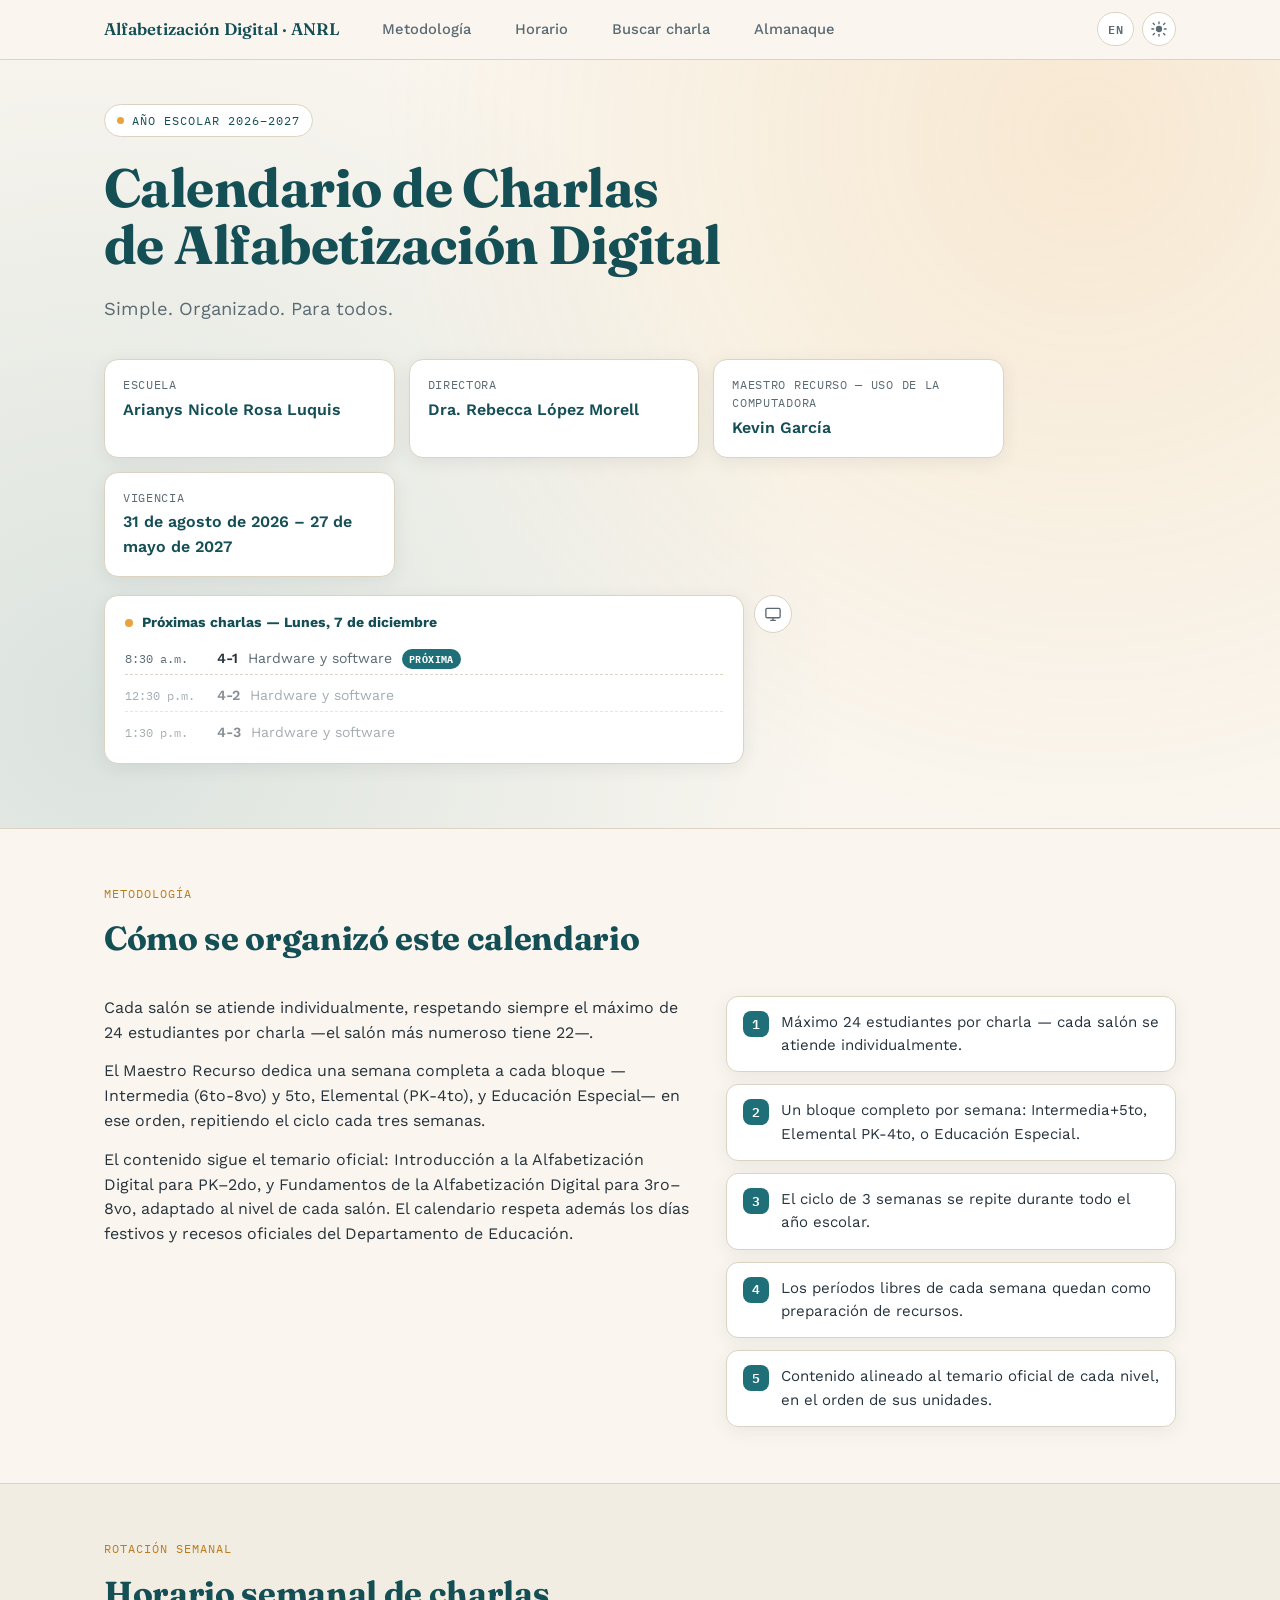
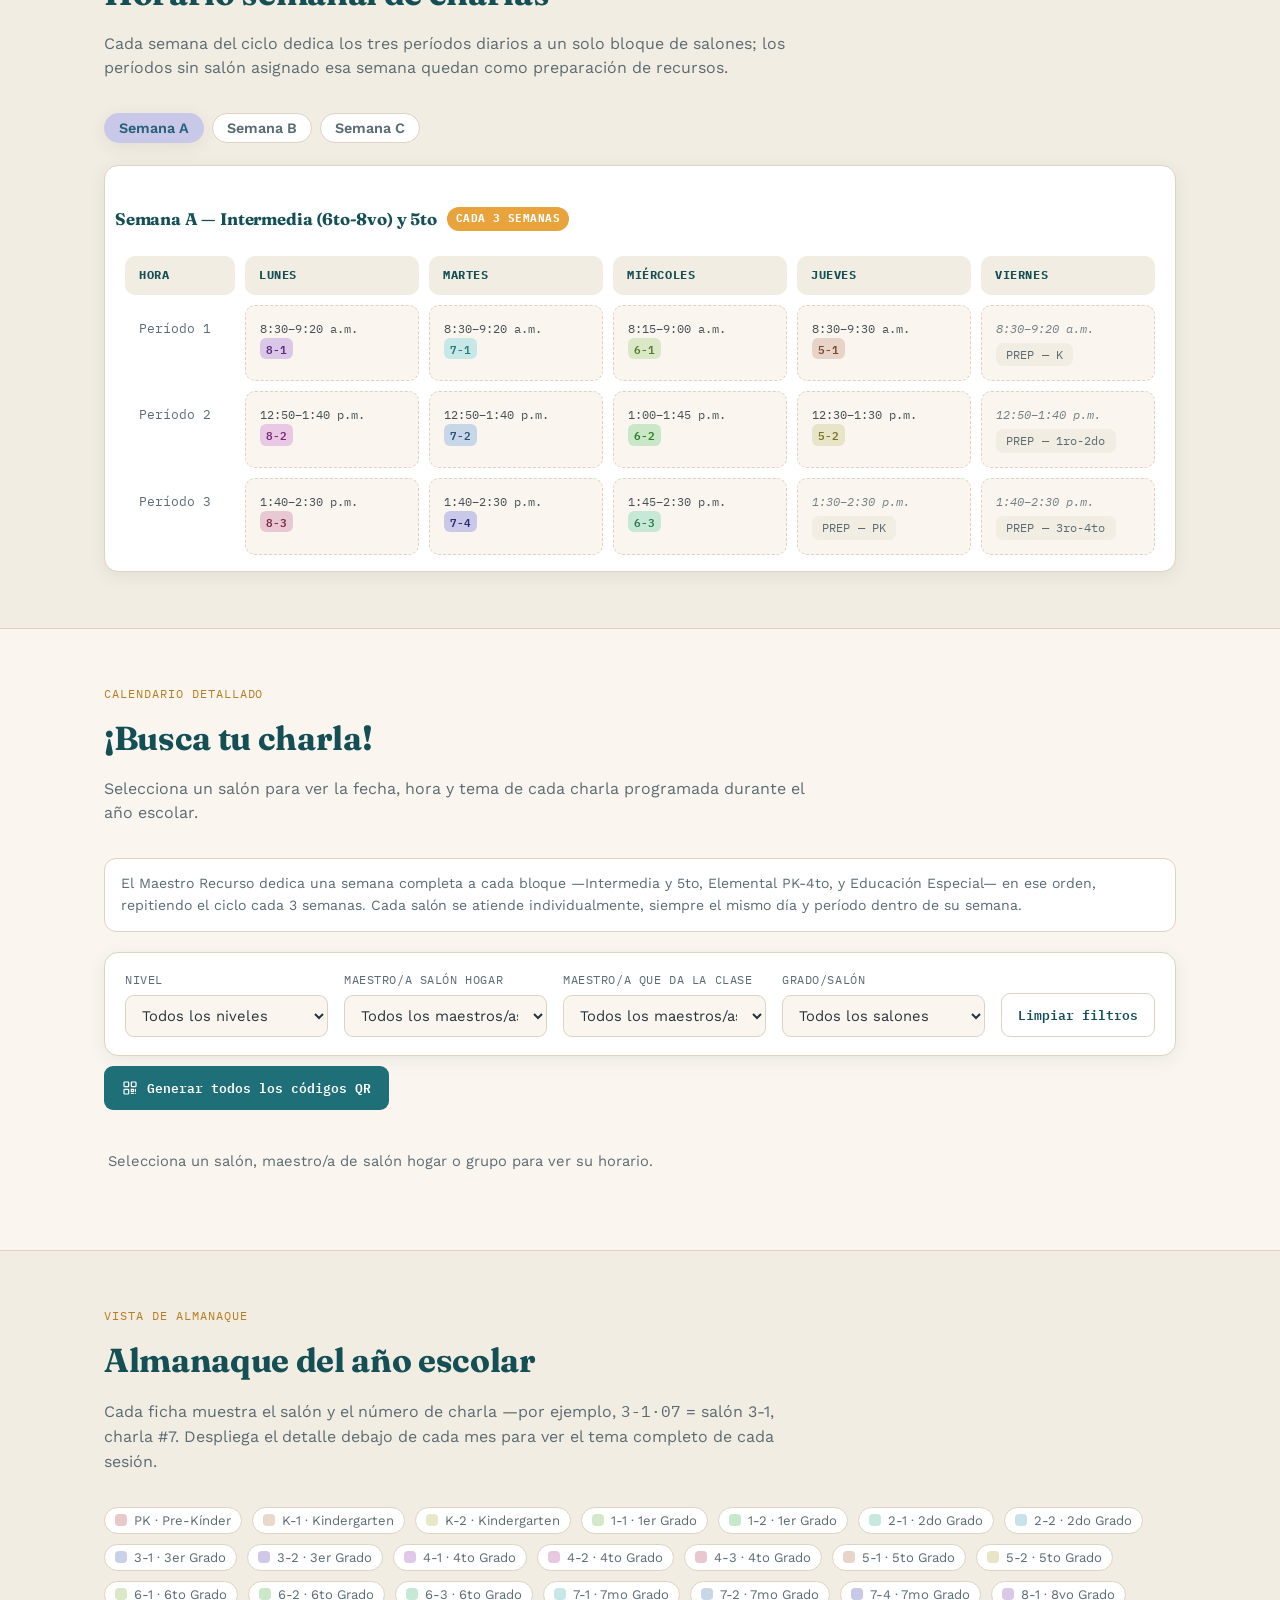
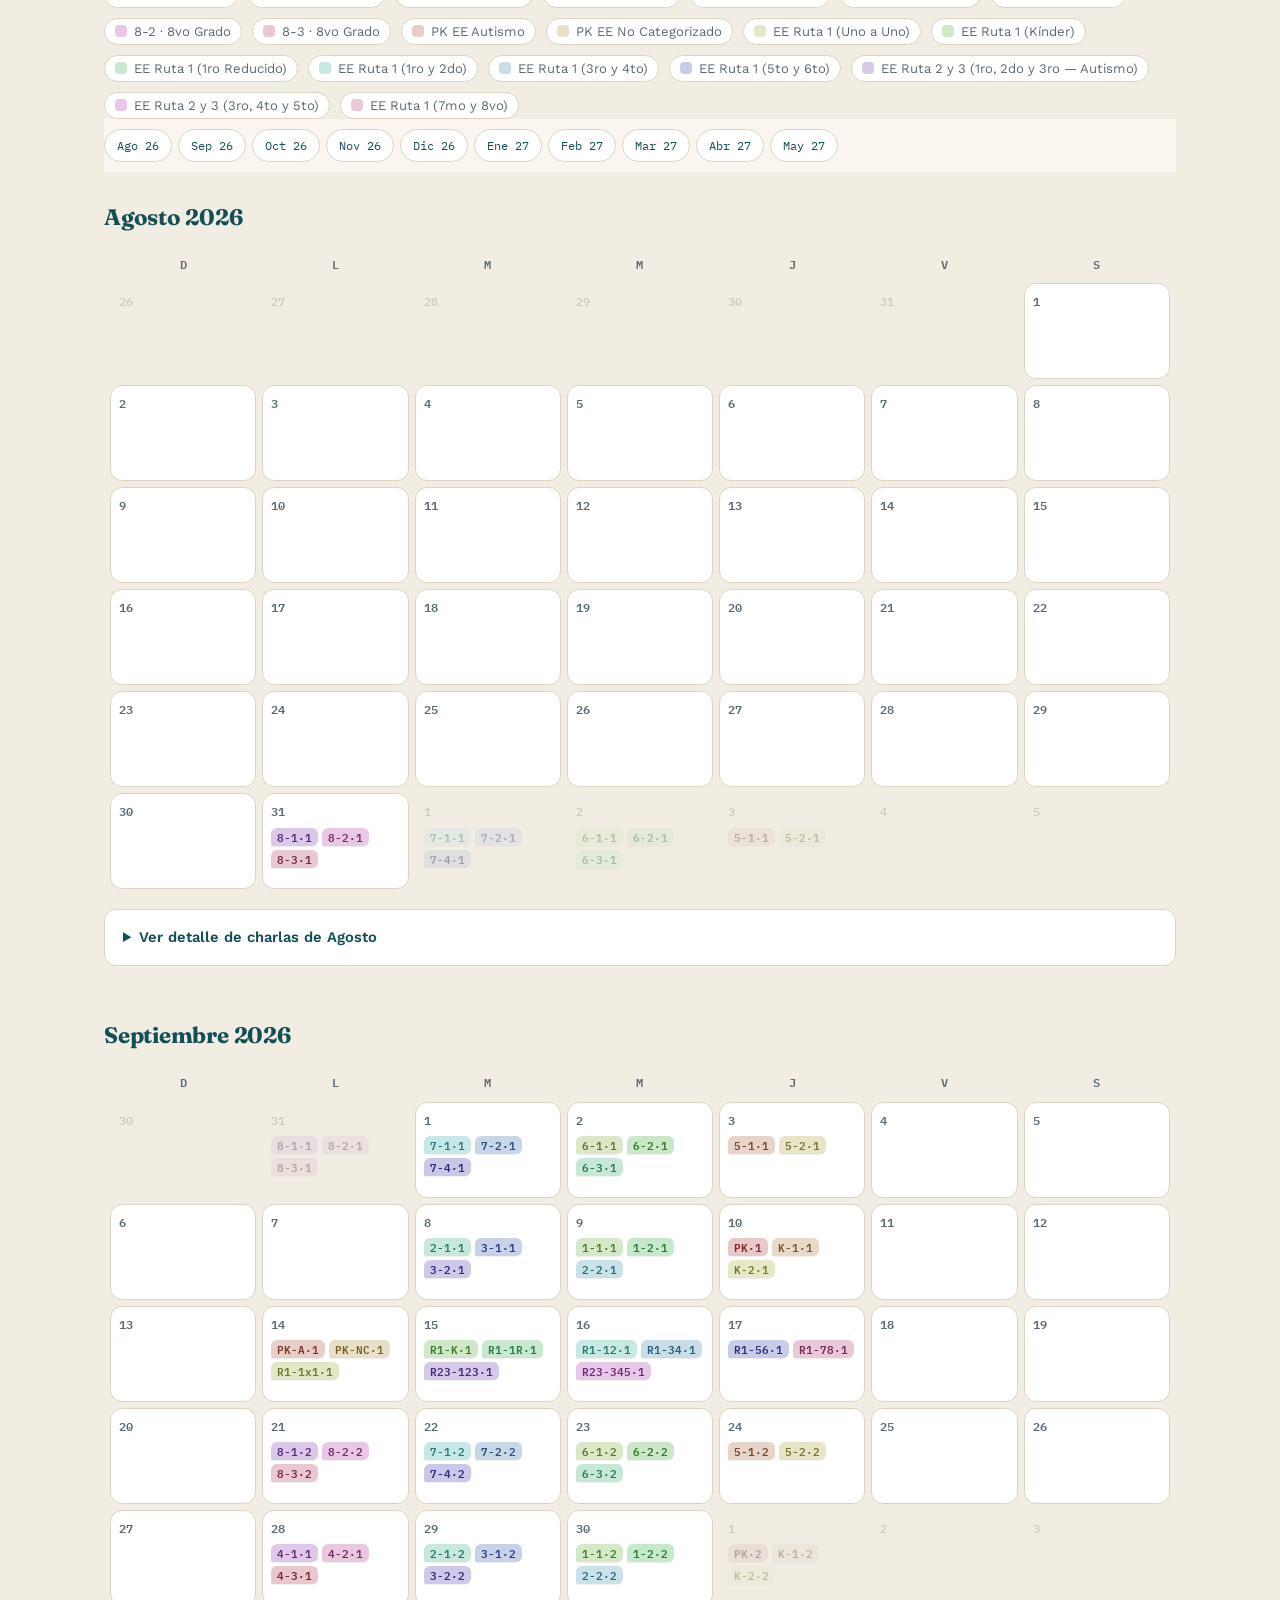
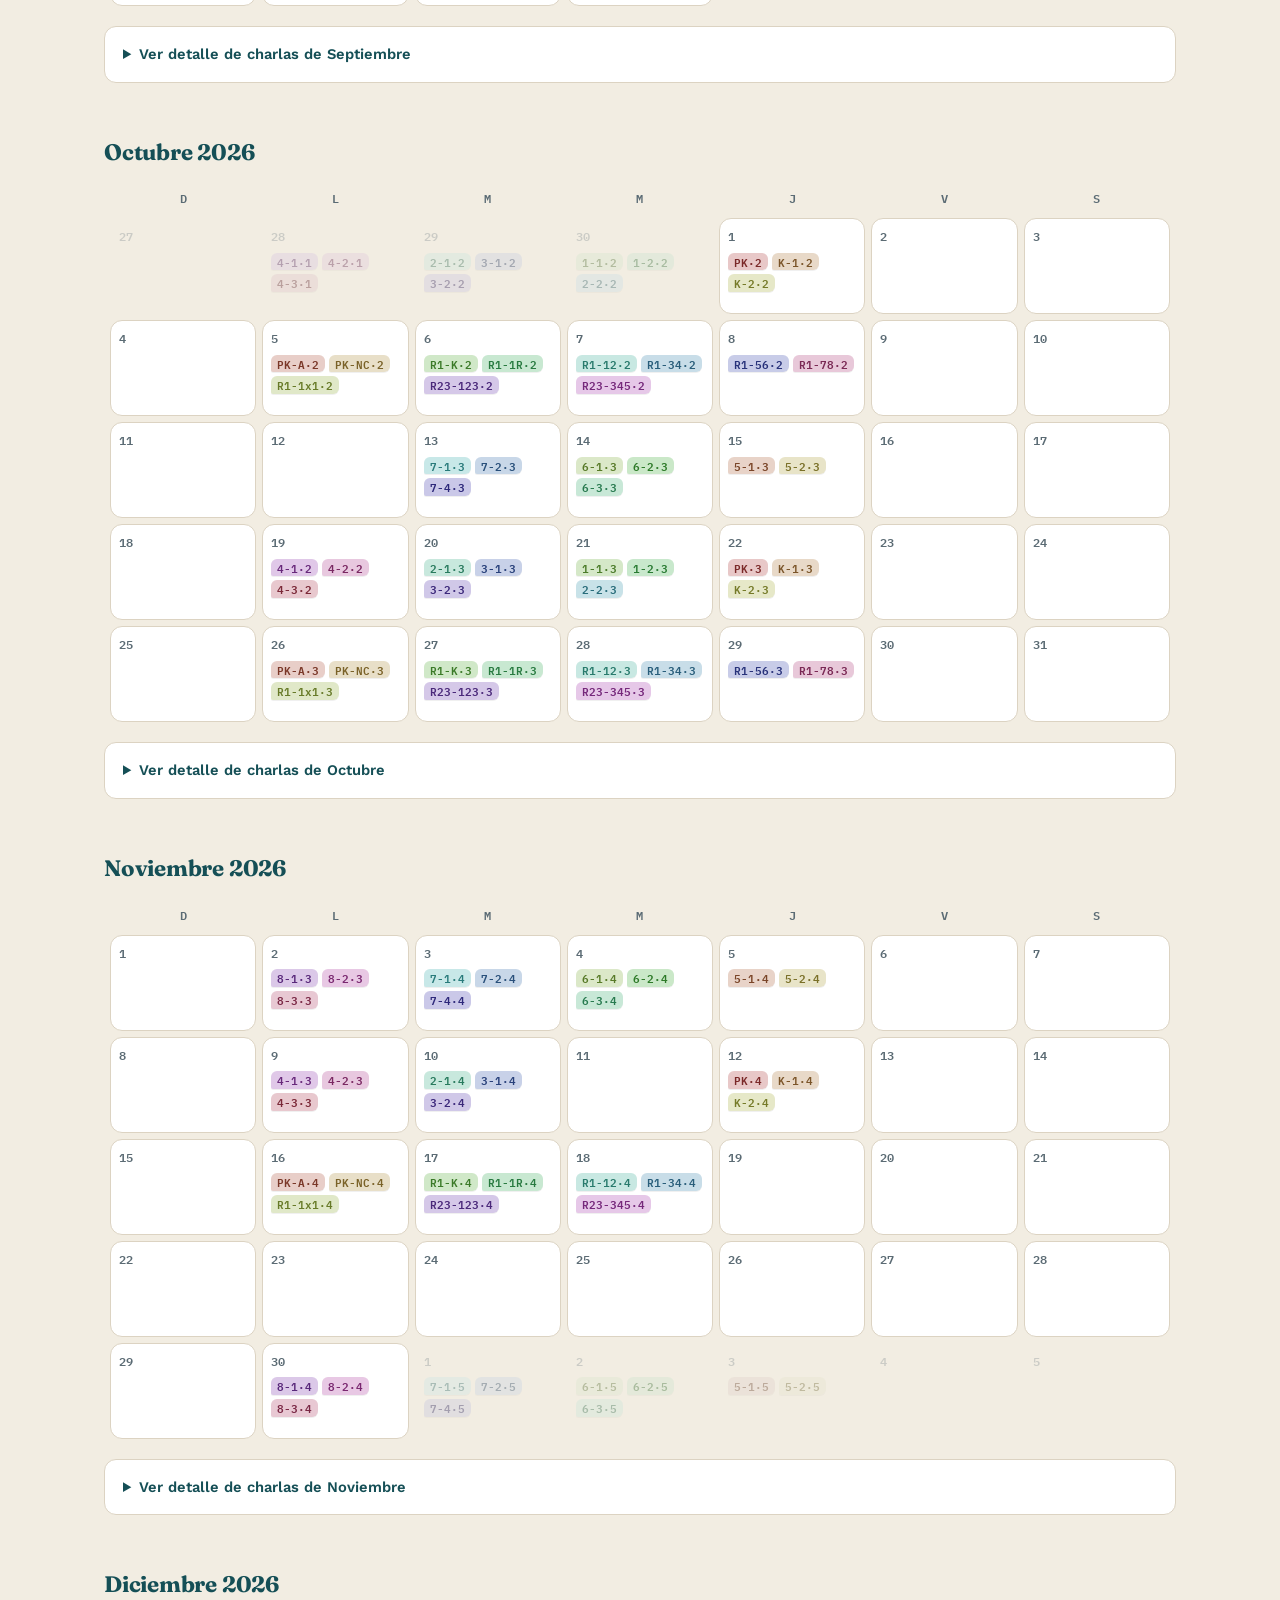
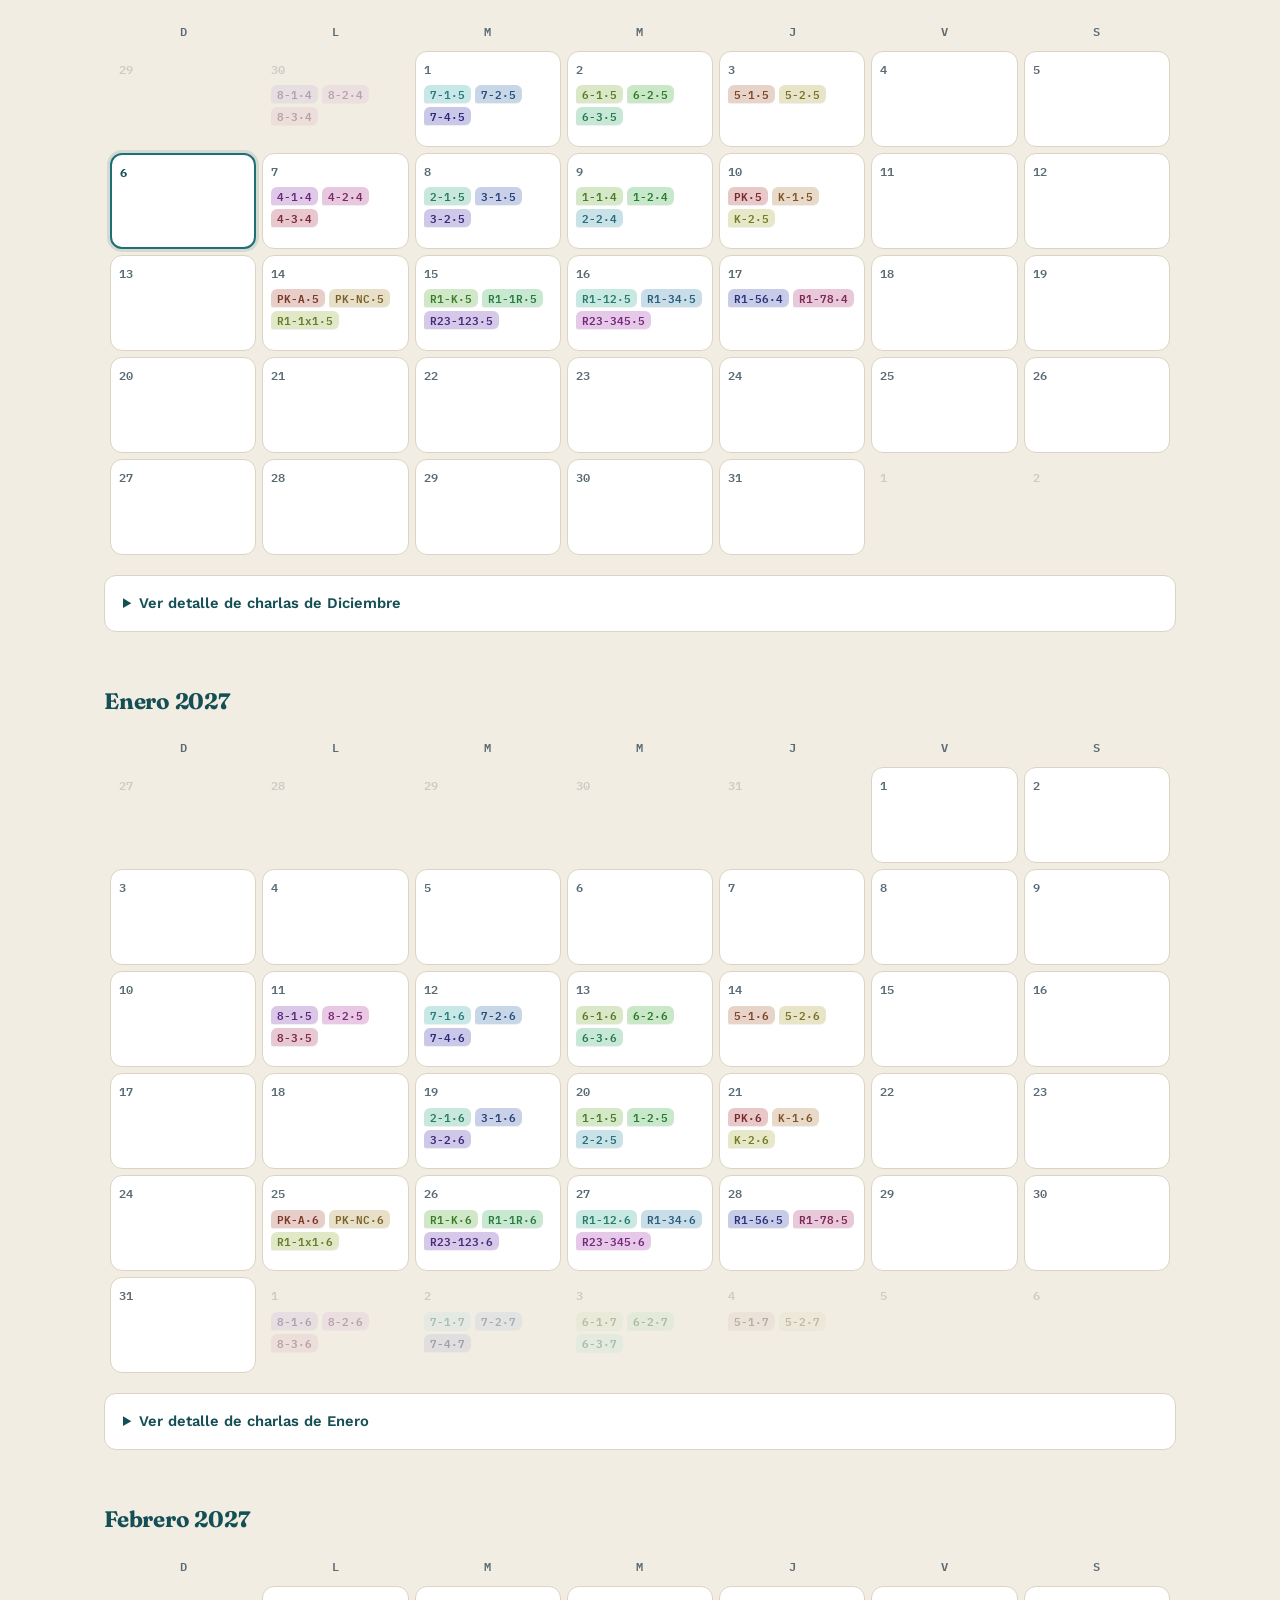
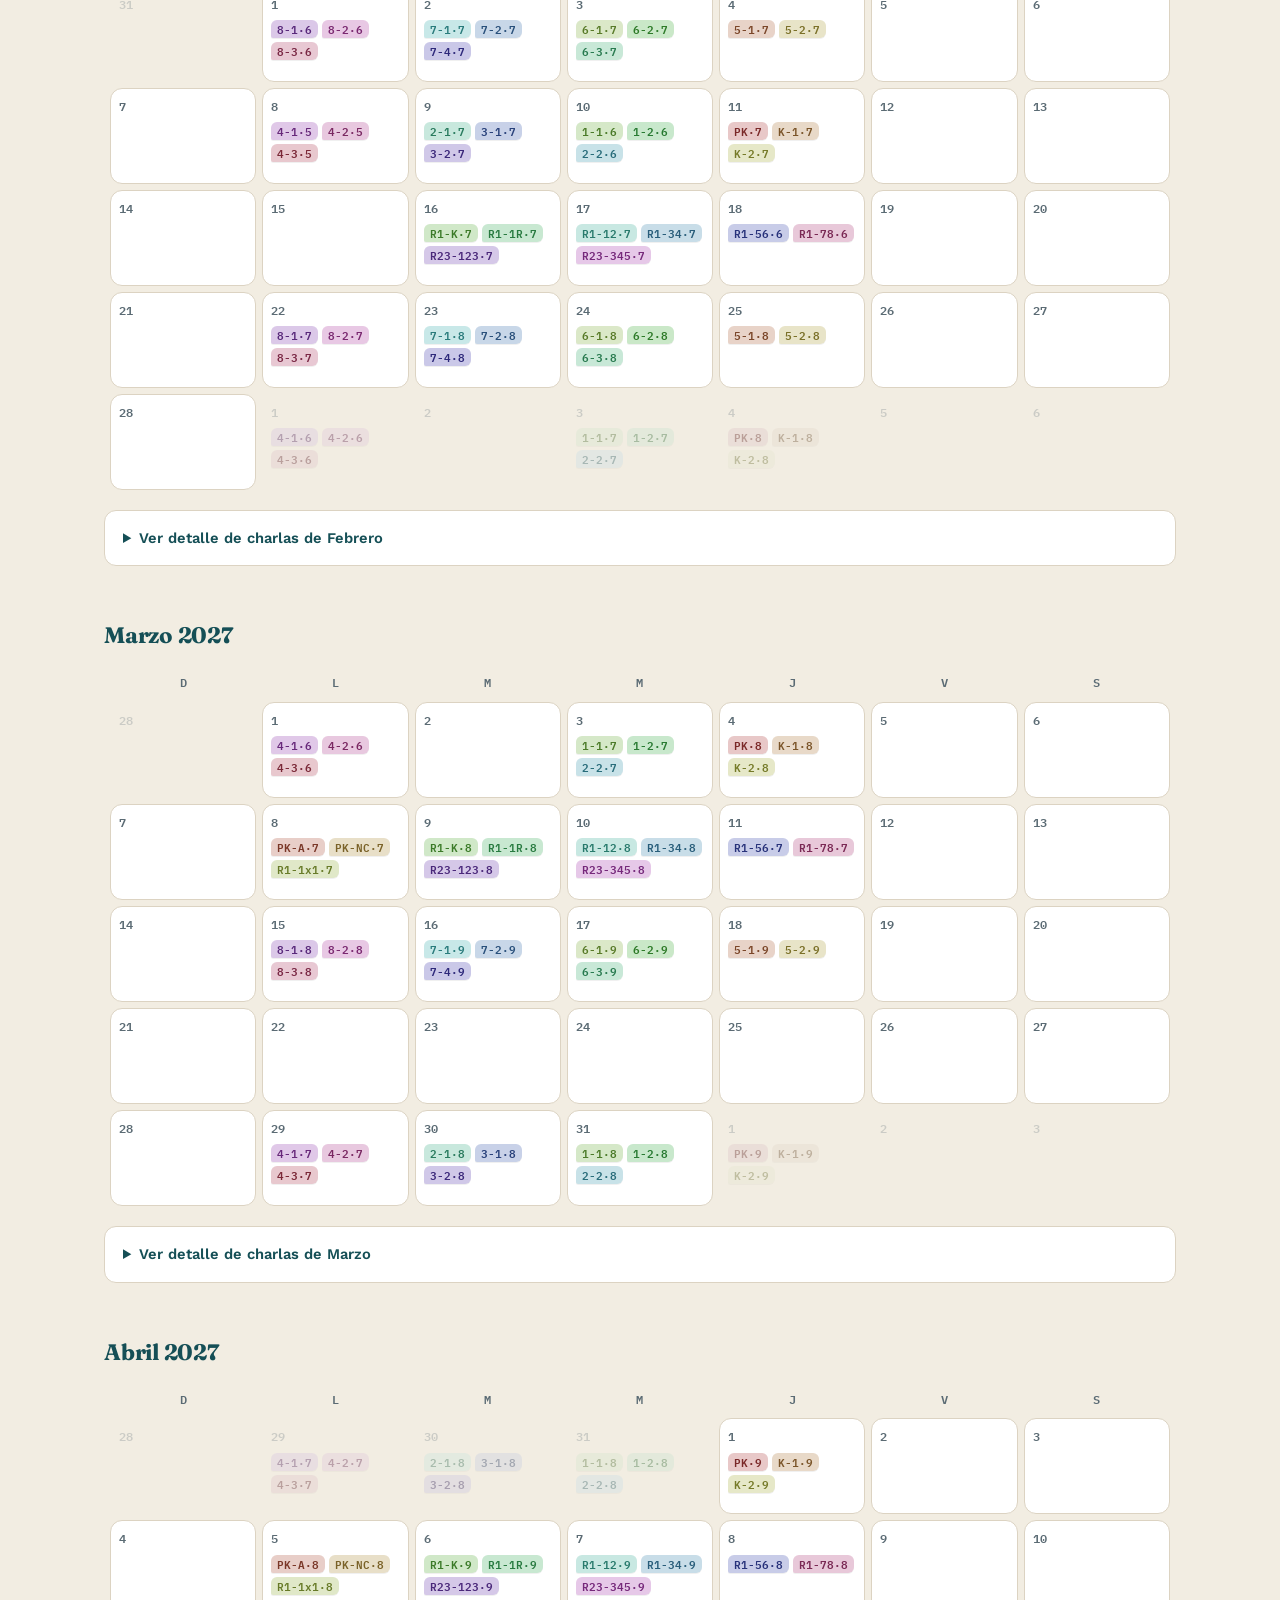
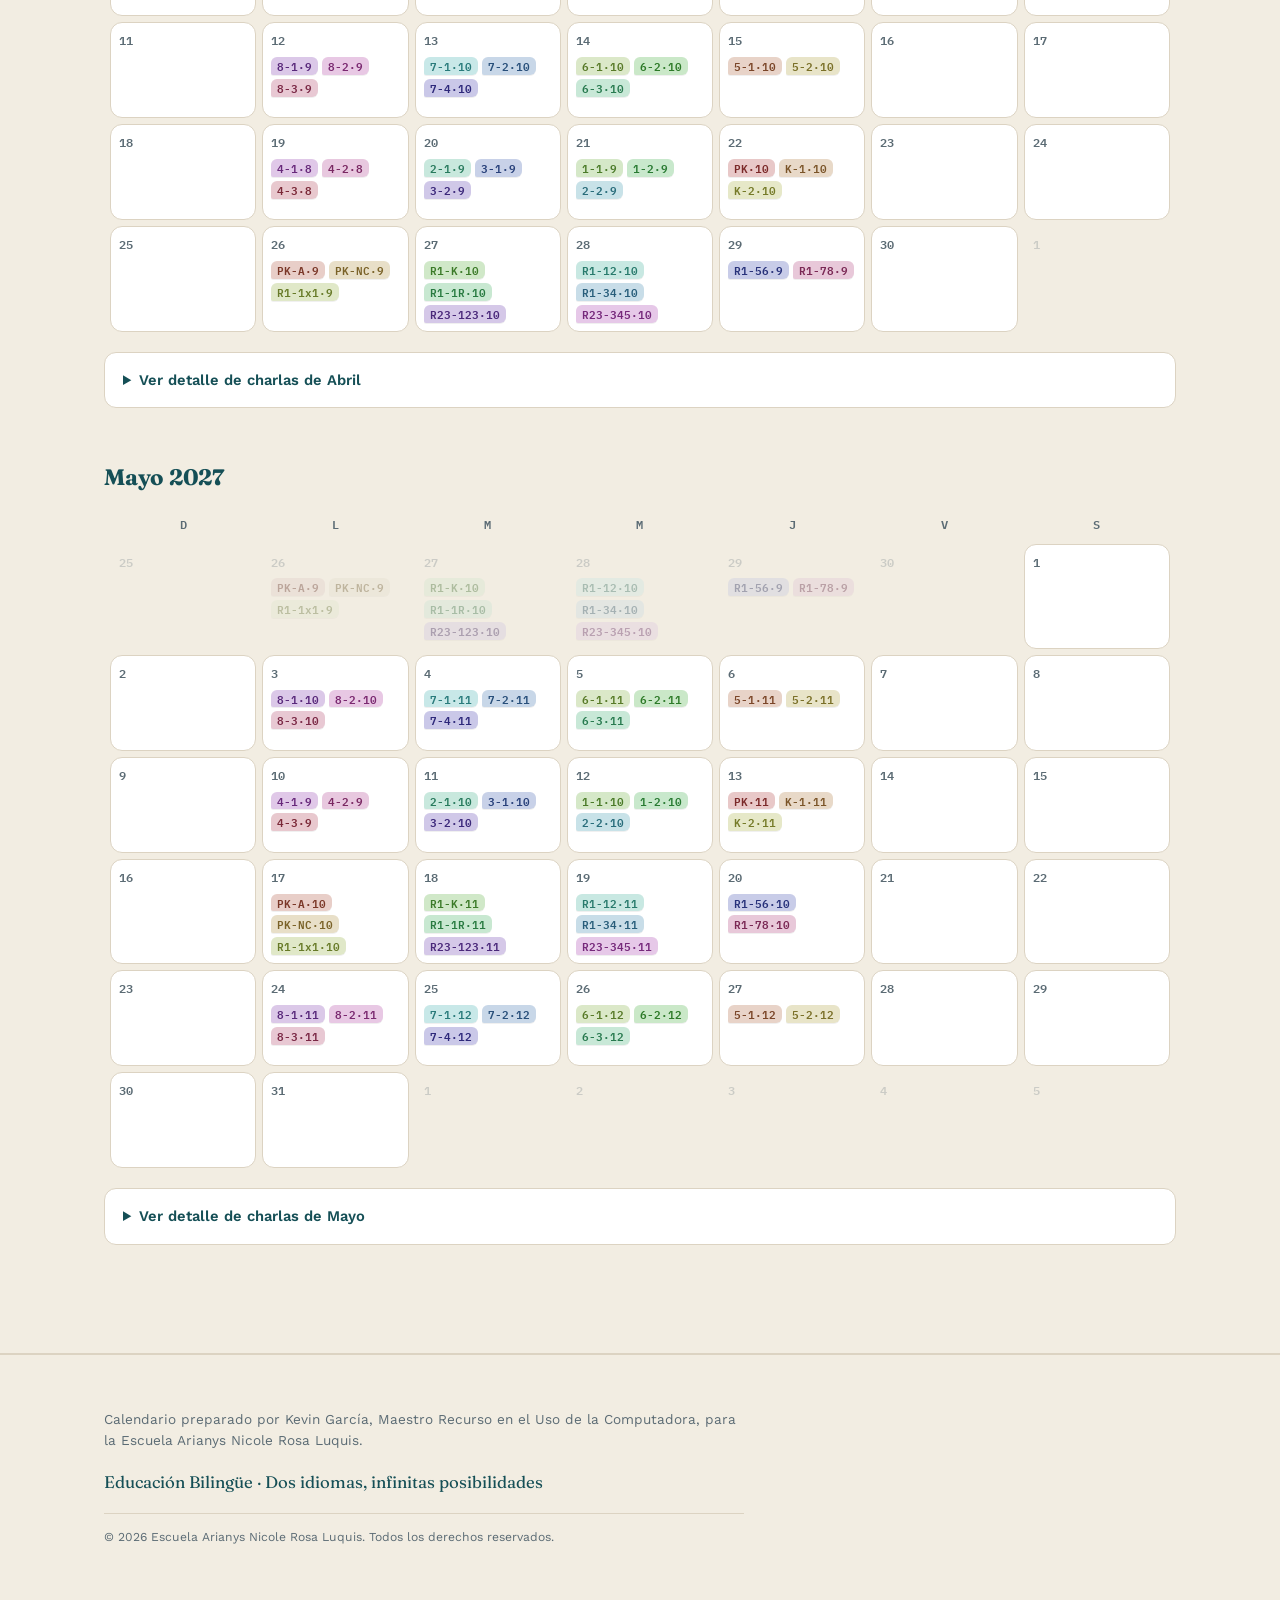
==== index.html @ 2984cdc7 "Intercambiar 3-1 y 3-2 en Semana B (Martes), horario permanente Segundo cambio fijo solicitado: 3-1 " ====
<!DOCTYPE html>
<html lang="es">
<head>
<meta charset="UTF-8">
<meta name="viewport" content="width=device-width, initial-scale=1.0">
<meta name="color-scheme" content="light dark">
<script>
(function(){
  try {
    var stored = localStorage.getItem('theme');
    var theme = stored === 'light' || stored === 'dark'
      ? stored
      : (window.matchMedia && window.matchMedia('(prefers-color-scheme: dark)').matches ? 'dark' : 'light');
    document.documentElement.setAttribute('data-theme', theme);
  } catch (e) {}
})();
(function(){
  try {
    var stored = localStorage.getItem('lang');
    var lang = (stored === 'en' || stored === 'es') ? stored : 'es';
    document.documentElement.setAttribute('lang', lang);
  } catch (e) {}
})();
</script>
<title>Calendario de Charlas de Alfabetización Digital — Escuela Arianys Nicole Rosa Luquis</title>
<link rel="icon" type="image/svg+xml" href="favicon.svg">
<meta name="description" content="Calendario de charlas de Alfabetización Digital de PK a 8vo grado en la Escuela Arianys Nicole Rosa Luquis, año escolar 2026–2027: horario, salones y almanaque completo.">
<meta property="og:type" content="website">
<meta property="og:title" content="Calendario de Charlas de Alfabetización Digital — Escuela Arianys Nicole Rosa Luquis">
<meta property="og:description" content="Calendario de charlas de Alfabetización Digital de PK a 8vo grado, año escolar 2026–2027: horario, salones y almanaque completo.">
<meta property="og:locale" content="es_PR">
<meta name="twitter:card" content="summary">
<link rel="preconnect" href="https://fonts.googleapis.com">
<link rel="preconnect" href="https://fonts.gstatic.com" crossorigin>
<link href="https://fonts.googleapis.com/css2?family=Fraunces:opsz,wght@9..144,400;9..144,500;9..144,600;9..144,700&family=Work+Sans:wght@400;500;600;700&family=IBM+Plex+Mono:wght@400;500;600&display=swap" rel="stylesheet">
<link rel="stylesheet" href="css/styles.css">
</head>
<body>

<div class="topnav">
  <div class="wrap">
    <a class="brand" href="/" data-i18n="nav.brand">Alfabetización Digital · ANRL</a>
    <nav>
      <a href="#metodologia" data-i18n="nav.metodologia">Metodología</a>
      <a href="#horario" data-i18n="nav.horario">Horario</a>
      <a href="#grados" data-i18n="nav.grados">Buscar charla</a>
      <a href="#almanaque" data-i18n="nav.almanaque">Almanaque</a>
    </nav>
    <div class="toolbar-buttons">
      <button type="button" id="lang-toggle" class="lang-toggle" aria-pressed="false" aria-label="Switch to English" title="Switch to English">EN</button>
      <button type="button" id="theme-toggle" class="theme-toggle" aria-pressed="false" aria-label="Cambiar a modo oscuro" title="Cambiar a modo oscuro">
        <svg class="icon-sun" viewBox="0 0 24 24" aria-hidden="true" focusable="false"><circle cx="12" cy="12" r="4.2" fill="currentColor"/><g stroke="currentColor" stroke-width="1.8" stroke-linecap="round"><path d="M12 2.5v2.4"/><path d="M12 19.1v2.4"/><path d="M4.2 4.2l1.7 1.7"/><path d="M18.1 18.1l1.7 1.7"/><path d="M2.5 12h2.4"/><path d="M19.1 12h2.4"/><path d="M4.2 19.8l1.7-1.7"/><path d="M18.1 5.9l1.7-1.7"/></g></svg>
        <svg class="icon-moon" viewBox="0 0 24 24" aria-hidden="true" focusable="false"><path d="M20.2 14.8A8.6 8.6 0 1 1 9.2 3.8a7 7 0 0 0 11 11z" fill="currentColor"/></svg>
      </button>
    </div>
  </div>
</div>

<header class="hero" id="portada">
  <div class="wrap">
    <span class="eyebrow"><span class="dot"></span> <span data-i18n="hero.eyebrow">Año escolar 2026&ndash;2027</span></span>
    <h1 data-i18n="hero.h1">Calendario de Charlas de Alfabetización Digital</h1>
    <p class="subtitle" data-i18n="hero.subtitle">Simple. Organizado. Para todos.</p>
    <div class="hero-meta">
      <div class="item"><div class="label" data-i18n="hero.escuela">Escuela</div><div class="value">Arianys Nicole Rosa Luquis</div></div>
      <div class="item"><div class="label" data-i18n="hero.directora">Directora</div><div class="value">Dra. Rebecca López Morell</div></div>
      <div class="item"><div class="label" data-i18n="hero.recurso">Maestro Recurso — Uso de la Computadora</div><div class="value">Kevin García</div></div>
      <div class="item"><div class="label" data-i18n="hero.vigencia">Vigencia</div><div class="value">31 de agosto de 2026 – 27 de mayo de 2027</div></div>
    </div>
    <div class="today-banner-row">
      <div class="today-banner" id="today-banner" hidden></div>
      <button type="button" class="pizarra-open" id="pizarra-open" aria-label="Modo pizarra" title="Modo pizarra" hidden>
        <svg viewBox="0 0 24 24" aria-hidden="true" focusable="false"><rect x="2.5" y="4.5" width="19" height="12.5" rx="1.8" fill="none" stroke="currentColor" stroke-width="1.8"/><path d="M9 20.5h6M12 17v3.5" stroke="currentColor" stroke-width="1.8" stroke-linecap="round"/></svg>
      </button>
    </div>
  </div>
</header>

<div class="pizarra" id="pizarra" hidden>
  <div class="pizarra-header">
    <div class="pizarra-clock" id="pizarra-clock"></div>
    <button type="button" class="pizarra-close" id="pizarra-close" aria-label="Salir del modo pizarra" title="Salir del modo pizarra">&times;</button>
  </div>
  <div class="pizarra-content" id="pizarra-content"></div>
</div>

<div class="qr-modal" id="qr-modal" hidden>
  <div class="qr-modal-card">
    <button type="button" class="qr-modal-close" id="qr-modal-close" aria-label="Cerrar" title="Cerrar">&times;</button>
    <div class="qr-modal-canvas" id="qr-modal-canvas"></div>
    <div class="qr-modal-grade" id="qr-modal-grade"></div>
    <div class="qr-modal-url" id="qr-modal-url"></div>
    <button type="button" class="qr-modal-print" id="qr-modal-print"></button>
  </div>
</div>

<div class="qr-all-modal" id="qr-all-modal" hidden>
  <div class="qr-all-modal-bar">
    <h2 id="qr-all-title"></h2>
    <div class="qr-all-modal-actions">
      <button type="button" class="qr-modal-print" id="qr-all-print"></button>
      <button type="button" class="qr-modal-close" id="qr-all-close" aria-label="Cerrar" title="Cerrar">&times;</button>
    </div>
  </div>
  <div class="qr-all-grid" id="qr-all-grid"></div>
</div>

<section class="block" id="metodologia">
  <div class="wrap">
    <div class="section-head">
      <span class="kicker" data-i18n="metodologia.kicker">Metodología</span>
      <h2 data-i18n="metodologia.h2">Cómo se organizó este calendario</h2>
    </div>
    <div class="method-grid">
      <div class="method-text">
        <p data-i18n="metodologia.p1">Cada salón se atiende individualmente, respetando siempre el máximo de 24 estudiantes por charla &mdash;el salón más numeroso tiene 22&mdash;.</p>
        <p data-i18n="metodologia.p2">El Maestro Recurso dedica una semana completa a cada bloque &mdash;Intermedia (6to-8vo) y 5to, Elemental (PK-4to), y Educación Especial&mdash; en ese orden, repitiendo el ciclo cada tres semanas.</p>
        <p data-i18n="metodologia.p3">El contenido sigue el temario oficial: Introducción a la Alfabetización Digital para PK&ndash;2do, y Fundamentos de la Alfabetización Digital para 3ro&ndash;8vo, adaptado al nivel de cada salón. El calendario respeta además los días festivos y recesos oficiales del Departamento de Educación.</p>
      </div>
      <ul class="method-list">
        <li><span class="num">1</span><span class="txt" data-i18n="metodologia.li1">Máximo 24 estudiantes por charla &mdash; cada salón se atiende individualmente.</span></li>
        <li><span class="num">2</span><span class="txt" data-i18n="metodologia.li2">Un bloque completo por semana: Intermedia+5to, Elemental PK-4to, o Educación Especial.</span></li>
        <li><span class="num">3</span><span class="txt" data-i18n="metodologia.li3">El ciclo de 3 semanas se repite durante todo el año escolar.</span></li>
        <li><span class="num">4</span><span class="txt" data-i18n="metodologia.li4">Los períodos libres de cada semana quedan como preparación de recursos.</span></li>
        <li><span class="num">5</span><span class="txt" data-i18n="metodologia.li5">Contenido alineado al temario oficial de cada nivel, en el orden de sus unidades.</span></li>
      </ul>
    </div>
  </div>
</section>

<section class="block alt" id="horario">
  <div class="wrap">
    <div class="section-head">
      <span class="kicker" data-i18n="horario.kicker">Rotación semanal</span>
      <h2 data-i18n="horario.h2">Horario semanal de charlas</h2>
      <p data-i18n="horario.p">Cada semana del ciclo dedica los tres períodos diarios a un solo bloque de salones; los períodos sin salón asignado esa semana quedan como preparación de recursos.</p>
    </div>
    <div class="tabs-nav tabs-group" data-group="horario">
      <button class="grade-tab active" data-tab="tab-week-a" style="--tab-bg:#cac8e8;--tab-fg:#285f7a" data-i18n="horario.tab-a">Semana A</button>
      <button class="grade-tab" data-tab="tab-week-b" style="--tab-bg:#e8ddc8;--tab-fg:#7a5f28" data-i18n="horario.tab-b">Semana B</button>
      <button class="grade-tab" data-tab="tab-week-c" style="--tab-bg:#e8c8cd;--tab-fg:#7a2836" data-i18n="horario.tab-c">Semana C</button>
    </div>
    <div data-panels="horario">
    <div class="tab-panel table-scroll active" id="tab-week-a">
      <h3 class="subsection-title"><span data-i18n="horario.semana-a">Semana A &mdash; Intermedia (6to-8vo) y 5to</span> <span class="tag" data-i18n="horario.semana-a-tag">Cada 3 semanas</span></h3>
      <table class="weekly-table">
<thead><tr><th scope="col" data-i18n="horario.th.hora">Hora</th><th scope="col">Lunes</th><th scope="col">Martes</th><th scope="col">Miércoles</th><th scope="col">Jueves</th><th scope="col">Viernes</th></tr></thead>
<tbody><tr><td class='wk-slotlabel'>Período 1</td><td class="wk-cell wk-rotation">
  <span class="wk-hora">8:30–9:20&nbsp;a.m.</span>
  <span class="wk-grade">8-1 · 8vo Grado</span>
  <div class="wk-rot-chips"><span class="wk-rot-chip c-s-8-1">8-1</span></div>
</td><td class="wk-cell wk-rotation">
  <span class="wk-hora">8:30–9:20&nbsp;a.m.</span>
  <span class="wk-grade">7-1 · 7mo Grado</span>
  <div class="wk-rot-chips"><span class="wk-rot-chip c-s-7-1">7-1</span></div>
</td><td class="wk-cell wk-rotation">
  <span class="wk-hora">8:15–9:00&nbsp;a.m.</span>
  <span class="wk-grade">6-1 · 6to Grado</span>
  <div class="wk-rot-chips"><span class="wk-rot-chip c-s-6-1">6-1</span></div>
</td><td class="wk-cell wk-rotation">
  <span class="wk-hora">8:30–9:30&nbsp;a.m.</span>
  <span class="wk-grade">5-1 · 5to Grado</span>
  <div class="wk-rot-chips"><span class="wk-rot-chip c-s-5-1">5-1</span></div>
</td><td class="wk-cell wk-free"><span class="wk-hora">8:30–9:20&nbsp;a.m.</span><span class="wk-prep-chip" title="Preparación de materiales para Elemental (Semana B): Kindergarten">PREP &mdash; K</span></td></tr><tr><td class='wk-slotlabel'>Período 2</td><td class="wk-cell wk-rotation">
  <span class="wk-hora">12:50–1:40&nbsp;p.m.</span>
  <span class="wk-grade">8-2 · 8vo Grado</span>
  <div class="wk-rot-chips"><span class="wk-rot-chip c-s-8-2">8-2</span></div>
</td><td class="wk-cell wk-rotation">
  <span class="wk-hora">12:50–1:40&nbsp;p.m.</span>
  <span class="wk-grade">7-2 · 7mo Grado</span>
  <div class="wk-rot-chips"><span class="wk-rot-chip c-s-7-2">7-2</span></div>
</td><td class="wk-cell wk-rotation">
  <span class="wk-hora">1:00–1:45&nbsp;p.m.</span>
  <span class="wk-grade">6-2 · 6to Grado</span>
  <div class="wk-rot-chips"><span class="wk-rot-chip c-s-6-2">6-2</span></div>
</td><td class="wk-cell wk-rotation">
  <span class="wk-hora">12:30–1:30&nbsp;p.m.</span>
  <span class="wk-grade">5-2 · 5to Grado</span>
  <div class="wk-rot-chips"><span class="wk-rot-chip c-s-5-2">5-2</span></div>
</td><td class="wk-cell wk-free"><span class="wk-hora">12:50–1:40&nbsp;p.m.</span><span class="wk-prep-chip" title="Preparación de materiales para Elemental (Semana B): 1er Grado y 2do Grado">PREP &mdash; 1ro-2do</span></td></tr><tr><td class='wk-slotlabel'>Período 3</td><td class="wk-cell wk-rotation">
  <span class="wk-hora">1:40–2:30&nbsp;p.m.</span>
  <span class="wk-grade">8-3 · 8vo Grado</span>
  <div class="wk-rot-chips"><span class="wk-rot-chip c-s-8-3">8-3</span></div>
</td><td class="wk-cell wk-rotation">
  <span class="wk-hora">1:40–2:30&nbsp;p.m.</span>
  <span class="wk-grade">7-4 · 7mo Grado</span>
  <div class="wk-rot-chips"><span class="wk-rot-chip c-s-7-4">7-4</span></div>
</td><td class="wk-cell wk-rotation">
  <span class="wk-hora">1:45–2:30&nbsp;p.m.</span>
  <span class="wk-grade">6-3 · 6to Grado</span>
  <div class="wk-rot-chips"><span class="wk-rot-chip c-s-6-3">6-3</span></div>
</td><td class="wk-cell wk-free"><span class="wk-hora">1:30–2:30&nbsp;p.m.</span><span class="wk-prep-chip" title="Preparación de materiales para Elemental (Semana B): Pre-Kínder">PREP &mdash; PK</span></td><td class="wk-cell wk-free"><span class="wk-hora">1:40–2:30&nbsp;p.m.</span><span class="wk-prep-chip" title="Preparación de materiales para Elemental (Semana B): 3er Grado y 4to Grado">PREP &mdash; 3ro-4to</span></td></tr></tbody>
</table>
    </div>
    <div class="tab-panel table-scroll" id="tab-week-b">
      <h3 class="subsection-title"><span data-i18n="horario.semana-b">Semana B &mdash; Elemental (PK-4to)</span> <span class="tag" data-i18n="horario.semana-b-tag">Cada 3 semanas</span></h3>
      <table class="weekly-table">
<thead><tr><th scope="col" data-i18n="horario.th.hora">Hora</th><th scope="col">Lunes</th><th scope="col">Martes</th><th scope="col">Miércoles</th><th scope="col">Jueves</th><th scope="col">Viernes</th></tr></thead>
<tbody><tr><td class='wk-slotlabel'>Período 1</td><td class="wk-cell wk-rotation">
  <span class="wk-hora">8:30–9:30&nbsp;a.m.</span>
  <span class="wk-grade">4-1 · 4to Grado</span>
  <div class="wk-rot-chips"><span class="wk-rot-chip c-s-4-1">4-1</span></div>
</td><td class="wk-cell wk-rotation">
  <span class="wk-hora">8:30–9:30&nbsp;a.m.</span>
  <span class="wk-grade">2-1 · 2do Grado</span>
  <div class="wk-rot-chips"><span class="wk-rot-chip c-s-2-1">2-1</span></div>
</td><td class="wk-cell wk-rotation">
  <span class="wk-hora">8:15–9:15&nbsp;a.m.</span>
  <span class="wk-grade">1-1 · 1er Grado</span>
  <div class="wk-rot-chips"><span class="wk-rot-chip c-s-1-1">1-1</span></div>
</td><td class="wk-cell wk-rotation">
  <span class="wk-hora">8:30–9:30&nbsp;a.m.</span>
  <span class="wk-grade">K-1 · Kindergarten</span>
  <div class="wk-rot-chips"><span class="wk-rot-chip c-s-k-1">K-1</span></div>
</td><td class="wk-cell wk-free"><span class="wk-hora">8:30–9:30&nbsp;a.m.</span><span class="wk-prep-chip" title="Preparación de materiales para Educación Especial (Semana C): EE Ruta 1 (Uno a Uno), PK EE Autismo, PK EE No Categorizado">PREP &mdash; R1-1x1, PK-A y PK-NC</span></td></tr><tr><td class='wk-slotlabel'>Período 2</td><td class="wk-cell wk-rotation">
  <span class="wk-hora">12:30–1:30&nbsp;p.m.</span>
  <span class="wk-grade">4-2 · 4to Grado</span>
  <div class="wk-rot-chips"><span class="wk-rot-chip c-s-4-2">4-2</span></div>
</td><td class="wk-cell wk-rotation">
  <span class="wk-hora">12:30–1:30&nbsp;p.m.</span>
  <span class="wk-grade">3-1 · 3er Grado</span>
  <div class="wk-rot-chips"><span class="wk-rot-chip c-s-3-1">3-1</span></div>
</td><td class="wk-cell wk-rotation">
  <span class="wk-hora">12:50–1:40&nbsp;p.m.</span>
  <span class="wk-grade">1-2 · 1er Grado</span>
  <div class="wk-rot-chips"><span class="wk-rot-chip c-s-1-2">1-2</span></div>
</td><td class="wk-cell wk-rotation">
  <span class="wk-hora">12:30–1:30&nbsp;p.m.</span>
  <span class="wk-grade">K-2 · Kindergarten</span>
  <div class="wk-rot-chips"><span class="wk-rot-chip c-s-k-2">K-2</span></div>
</td><td class="wk-cell wk-free"><span class="wk-hora">12:30–1:30&nbsp;p.m.</span><span class="wk-prep-chip" title="Preparación de materiales para Educación Especial (Semana C): EE Ruta 1 (Kínder), EE Ruta 1 (1ro Reducido), EE Ruta 2 y 3 (1ro, 2do y 3ro — Autismo), EE Ruta 2 y 3 (3ro, 4to y 5to)">PREP &mdash; R1-K, R1-1R, R23-123 y R23-345</span></td></tr><tr><td class='wk-slotlabel'>Período 3</td><td class="wk-cell wk-rotation">
  <span class="wk-hora">1:30–2:30&nbsp;p.m.</span>
  <span class="wk-grade">4-3 · 4to Grado</span>
  <div class="wk-rot-chips"><span class="wk-rot-chip c-s-4-3">4-3</span></div>
</td><td class="wk-cell wk-rotation">
  <span class="wk-hora">1:30–2:30&nbsp;p.m.</span>
  <span class="wk-grade">3-2 · 3er Grado</span>
  <div class="wk-rot-chips"><span class="wk-rot-chip c-s-3-2">3-2</span></div>
</td><td class="wk-cell wk-rotation">
  <span class="wk-hora">1:40–2:30&nbsp;p.m.</span>
  <span class="wk-grade">2-2 · 2do Grado</span>
  <div class="wk-rot-chips"><span class="wk-rot-chip c-s-2-2">2-2</span></div>
</td><td class="wk-cell wk-rotation">
  <span class="wk-hora">1:30–2:30&nbsp;p.m.</span>
  <span class="wk-grade">PK · Pre-Kínder</span>
  <div class="wk-rot-chips"><span class="wk-rot-chip c-s-pk">PK</span></div>
</td><td class="wk-cell wk-free"><span class="wk-hora">1:30–2:30&nbsp;p.m.</span><span class="wk-prep-chip" title="Preparación de materiales para Educación Especial (Semana C): EE Ruta 1 (1ro y 2do), EE Ruta 1 (3ro y 4to), EE Ruta 1 (5to y 6to), EE Ruta 1 (7mo y 8vo)">PREP &mdash; R1-12, R1-34, R1-56 y R1-78</span></td></tr></tbody>
</table>
    </div>
    <div class="tab-panel table-scroll" id="tab-week-c">
      <h3 class="subsection-title"><span data-i18n="horario.semana-c">Semana C &mdash; Educación Especial y Rutas de Autismo</span> <span class="tag" data-i18n="horario.semana-c-tag">Cada 3 semanas</span></h3>
      <table class="weekly-table">
<thead><tr><th scope="col" data-i18n="horario.th.hora">Hora</th><th scope="col">Lunes</th><th scope="col">Martes</th><th scope="col">Miércoles</th><th scope="col">Jueves</th><th scope="col">Viernes</th></tr></thead>
<tbody><tr><td class='wk-slotlabel'>Período 1</td><td class="wk-cell wk-rotation">
  <span class="wk-hora">8:30–9:30&nbsp;a.m.</span>
  <span class="wk-grade">EE Ruta 1<br>(Uno a Uno)</span>
  <div class="wk-rot-chips"><span class="wk-rot-chip c-s-ee-r1-1x1">R1-1x1</span></div>
</td><td class="wk-cell wk-rotation">
  <span class="wk-hora">8:30–9:30&nbsp;a.m.</span>
  <span class="wk-grade">EE Ruta 1<br>(Kínder)</span>
  <div class="wk-rot-chips"><span class="wk-rot-chip c-s-ee-r1-kinder">R1-K</span></div>
</td><td class="wk-cell wk-rotation">
  <span class="wk-hora">8:15–9:15&nbsp;a.m.</span>
  <span class="wk-grade">EE Ruta 2 y 3<br>(3ro, 4to y 5to)</span>
  <div class="wk-rot-chips"><span class="wk-rot-chip c-s-ee-r23-3-4-5">R23-345</span></div>
</td><td class="wk-cell wk-rotation">
  <span class="wk-hora">8:30–9:30&nbsp;a.m.</span>
  <span class="wk-grade">EE Ruta 1<br>(5to y 6to)</span>
  <div class="wk-rot-chips"><span class="wk-rot-chip c-s-ee-r1-5-6">R1-56</span></div>
</td><td class="wk-cell wk-free"><span class="wk-hora">8:30–9:30&nbsp;a.m.</span><span class="wk-prep-chip" title="Preparación de materiales para Intermedia (Semana A): 6to Grado">PREP &mdash; 6to</span></td></tr><tr><td class='wk-slotlabel'>Período 2</td><td class="wk-cell wk-rotation">
  <span class="wk-hora">12:30–1:30&nbsp;p.m.</span>
  <span class="wk-grade">PK EE<br>Autismo</span>
  <div class="wk-rot-chips"><span class="wk-rot-chip c-s-pk-ee-autismo">PK-A</span></div>
</td><td class="wk-cell wk-rotation">
  <span class="wk-hora">12:30–1:30&nbsp;p.m.</span>
  <span class="wk-grade">EE Ruta 1<br>(1ro Reducido)</span>
  <div class="wk-rot-chips"><span class="wk-rot-chip c-s-ee-r1-1ro-red">R1-1R</span></div>
</td><td class="wk-cell wk-rotation">
  <span class="wk-hora">12:50–1:40&nbsp;p.m.</span>
  <span class="wk-grade">EE Ruta 1<br>(1ro y 2do)</span>
  <div class="wk-rot-chips"><span class="wk-rot-chip c-s-ee-r1-1-2">R1-12</span></div>
</td><td class="wk-cell wk-rotation">
  <span class="wk-hora">12:50–1:40&nbsp;p.m.</span>
  <span class="wk-grade">EE Ruta 1<br>(7mo y 8vo)</span>
  <div class="wk-rot-chips"><span class="wk-rot-chip c-s-ee-r1-7-8">R1-78</span></div>
</td><td class="wk-cell wk-free"><span class="wk-hora">12:50–1:40&nbsp;p.m.</span><span class="wk-prep-chip" title="Preparación de materiales para Intermedia (Semana A): 7mo Grado">PREP &mdash; 7mo</span></td></tr><tr><td class='wk-slotlabel'>Período 3</td><td class="wk-cell wk-rotation">
  <span class="wk-hora">1:30–2:30&nbsp;p.m.</span>
  <span class="wk-grade">PK EE<br>No Categorizado</span>
  <div class="wk-rot-chips"><span class="wk-rot-chip c-s-pk-ee-no-cat">PK-NC</span></div>
</td><td class="wk-cell wk-rotation">
  <span class="wk-hora">1:30–2:30&nbsp;p.m.</span>
  <span class="wk-grade">EE Ruta 2 y 3<br>(1ro, 2do y 3ro)</span>
  <div class="wk-rot-chips"><span class="wk-rot-chip c-s-ee-r23-1-2-3">R23-123</span></div>
</td><td class="wk-cell wk-rotation">
  <span class="wk-hora">1:40–2:30&nbsp;p.m.</span>
  <span class="wk-grade">EE Ruta 1<br>(3ro y 4to)</span>
  <div class="wk-rot-chips"><span class="wk-rot-chip c-s-ee-r1-3-4">R1-34</span></div>
</td><td class="wk-cell wk-free"><span class="wk-hora">1:40–2:30&nbsp;p.m.</span><span class="wk-prep-chip" title="Preparación de materiales para Intermedia (Semana A): 5to Grado">PREP &mdash; 5to</span></td><td class="wk-cell wk-free"><span class="wk-hora">1:40–2:30&nbsp;p.m.</span><span class="wk-prep-chip" title="Preparación de materiales para Intermedia (Semana A): 8vo Grado">PREP &mdash; 8vo</span></td></tr></tbody>
</table>
      <details class="ee-glossary">
        <summary data-i18n="horario.ee-glosario-btn">Glosario de códigos EE</summary>
        <ul class="ee-glossary-list">
          <li><span class="dot c-s-pk-ee-no-cat"></span><span class="ee-glossary-code">PK-NC</span> — PK EE No Categorizado</li>
          <li><span class="dot c-s-pk-ee-autismo"></span><span class="ee-glossary-code">PK-A</span> — PK EE Autismo</li>
          <li><span class="dot c-s-ee-r1-1x1"></span><span class="ee-glossary-code">R1-1x1</span> — EE Ruta 1 (Uno a Uno)</li>
          <li><span class="dot c-s-ee-r1-kinder"></span><span class="ee-glossary-code">R1-K</span> — EE Ruta 1 (Kínder)</li>
          <li><span class="dot c-s-ee-r1-1ro-red"></span><span class="ee-glossary-code">R1-1R</span> — EE Ruta 1 (1ro Reducido)</li>
          <li><span class="dot c-s-ee-r1-1-2"></span><span class="ee-glossary-code">R1-12</span> — EE Ruta 1 (1ro y 2do)</li>
          <li><span class="dot c-s-ee-r1-3-4"></span><span class="ee-glossary-code">R1-34</span> — EE Ruta 1 (3ro y 4to)</li>
          <li><span class="dot c-s-ee-r1-5-6"></span><span class="ee-glossary-code">R1-56</span> — EE Ruta 1 (5to y 6to)</li>
          <li><span class="dot c-s-ee-r1-7-8"></span><span class="ee-glossary-code">R1-78</span> — EE Ruta 1 (7mo y 8vo)</li>
          <li><span class="dot c-s-ee-r23-1-2-3"></span><span class="ee-glossary-code">R23-123</span> — EE Ruta 2 y 3 (1ro, 2do y 3ro — Autismo)</li>
          <li><span class="dot c-s-ee-r23-3-4-5"></span><span class="ee-glossary-code">R23-345</span> — EE Ruta 2 y 3 (3ro, 4to y 5to)</li>
        </ul>
      </details>
    </div>
    </div>
  </div>
</section>

<section class="block" id="grados">
  <div class="wrap">
    <div class="section-head">
      <span class="kicker" data-i18n="grados.kicker">Calendario detallado</span>
      <h2 data-i18n="grados.h2">¡Busca tu charla!</h2>
      <p data-i18n="grados.p">Selecciona un salón para ver la fecha, hora y tema de cada charla programada durante el año escolar.</p>
    </div>

    <div class="rotation-note" data-i18n="grados.rotation-note">El Maestro Recurso dedica una semana completa a cada bloque &mdash;Intermedia y 5to, Elemental PK-4to, y Educación Especial&mdash; en ese orden, repitiendo el ciclo cada 3 semanas. Cada salón se atiende individualmente, siempre el mismo día y período dentro de su semana.</div>
    <div class="filter-bar" id="grados-filtros">
      <div class="filter-field">
        <label for="gf-grupo" data-i18n="grados.filtro-grupo">Nivel</label>
        <select id="gf-grupo"></select>
      </div>
      <div class="filter-field">
        <label for="gf-maestro" data-i18n="grados.filtro-maestro">Maestro/a Salón Hogar</label>
        <select id="gf-maestro"></select>
      </div>
      <div class="filter-field">
        <label for="gf-clase" data-i18n="grados.filtro-clase">Maestro/a que da la clase</label>
        <select id="gf-clase"></select>
      </div>
      <div class="filter-field">
        <label for="gf-salon" data-i18n="grados.filtro-salon">Grado/Salón</label>
        <select id="gf-salon"></select>
      </div>
      <button type="button" class="filter-clear" id="gf-clear" data-i18n="grados.limpiar-filtros">Limpiar filtros</button>
    </div>
    <div class="qr-all-row">
      <button type="button" class="qr-all-btn" id="qr-all-btn"><svg viewBox="0 0 24 24" aria-hidden="true" focusable="false"><rect x="3" y="3" width="7" height="7" rx="1" fill="none" stroke="currentColor" stroke-width="1.8"/><rect x="14" y="3" width="7" height="7" rx="1" fill="none" stroke="currentColor" stroke-width="1.8"/><rect x="3" y="14" width="7" height="7" rx="1" fill="none" stroke="currentColor" stroke-width="1.8"/><path d="M14 14h3v3h-3zM20 14v3M14 20h3M20 20v.01" stroke="currentColor" stroke-width="1.8" stroke-linecap="round"/></svg><span class="qr-all-btn-label"></span></button>
    </div>
    <p class="filter-placeholder" id="gf-placeholder" data-i18n="grados.placeholder">Selecciona un salón, maestro/a de salón hogar o grupo para ver su horario.</p>
    <div data-panels="grados-todos">

    <div class="tab-panel" id="tab-s-pk">
  <div class="panel-head" style="--tab-bg:#e8c8c8;--tab-fg:#7a2828">
    <h3>PK · Pre-Kínder</h3>
    <p>Introducción a la Alfabetización Digital (TEED 111-0001)</p>
    <p class="panel-meta"><span class="pm-item"><svg class="pm-icon" viewBox="0 0 24 24" aria-hidden="true" focusable="false"><rect x="3.5" y="5" width="17" height="15" rx="2.5" fill="none" stroke="currentColor" stroke-width="1.8"/><path d="M3.5 9.5h17M8 3.5v3M16 3.5v3" stroke="currentColor" stroke-width="1.8" stroke-linecap="round"/></svg>Jueves, 1:30 p.m. – 2:30 p.m.</span><span class="pm-item"><svg class="pm-icon" viewBox="0 0 24 24" aria-hidden="true" focusable="false"><rect x="6" y="3" width="12" height="18" rx="1" fill="none" stroke="currentColor" stroke-width="1.8"/><circle cx="14.3" cy="12" r="1" fill="currentColor"/></svg>B-312</span><span class="pm-item"><svg class="pm-icon" viewBox="0 0 24 24" aria-hidden="true" focusable="false"><circle cx="9" cy="8" r="3.2" fill="none" stroke="currentColor" stroke-width="1.7"/><path d="M3.3 20c0-3.7 2.6-6.3 5.7-6.3s5.7 2.6 5.7 6.3" fill="none" stroke="currentColor" stroke-width="1.7" stroke-linecap="round"/><path d="M15.3 8.3a2.6 2.6 0 1 1 3.3 2.5" fill="none" stroke="currentColor" stroke-width="1.5" stroke-linecap="round"/><path d="M16 14c2.6.4 4.4 2.4 4.7 6" fill="none" stroke="currentColor" stroke-width="1.5" stroke-linecap="round"/></svg>6 estudiantes</span><span class="pm-item"><svg class="pm-icon" viewBox="0 0 24 24" aria-hidden="true" focusable="false"><path d="M4 11.2 12 4l8 7.2" fill="none" stroke="currentColor" stroke-width="1.8" stroke-linecap="round" stroke-linejoin="round"/><path d="M6 9.8V20h12V9.8" fill="none" stroke="currentColor" stroke-width="1.8" stroke-linejoin="round"/></svg>Melanie K. Olmeda Pagán</span><span class="pm-item"><svg class="pm-icon" viewBox="0 0 24 24" aria-hidden="true" focusable="false"><path d="M3.5 5.8c2.5-1.1 5-1.1 7.5 0v13c-2.5-1.1-5-1.1-7.5 0z" fill="none" stroke="currentColor" stroke-width="1.6" stroke-linejoin="round"/><path d="M20.5 5.8c-2.5-1.1-5-1.1-7.5 0v13c2.5-1.1 5-1.1 7.5 0z" fill="none" stroke="currentColor" stroke-width="1.6" stroke-linejoin="round"/></svg>Integración Curricular</span></p>
  </div>
  <div class="table-wrap">
    <table class="grade-table">
      <thead><tr><th scope="col" data-i18n="grados.th.num">#</th><th scope="col" data-i18n="grados.th.fecha">Fecha</th><th scope="col" data-i18n="grados.th.hora">Hora</th><th scope="col" data-i18n="grados.th.unidad">Unidad</th><th scope="col" data-i18n="grados.th.tema">Tema de la charla</th></tr></thead>
      <tbody><tr>
  <td class="col-num">1</td>
  <td class="col-fecha">10 de septiembre de 2026<span class="wk">Jueves</span></td>
  <td class="col-hora">1:30 p.m. – 2:30 p.m.</td>
  <td class="col-unidad">Unidad 1</td>
  <td class="col-tema"><strong>Historia, evolución y cuidados de la computadora</strong><span class="desc">Cómo han cambiado las computadoras y cómo cuidarlas y usarlas correctamente en el salón.</span></td>
</tr><tr>
  <td class="col-num">2</td>
  <td class="col-fecha">1 de octubre de 2026<span class="wk">Jueves</span></td>
  <td class="col-hora">1:30 p.m. – 2:30 p.m.</td>
  <td class="col-unidad">Unidad 2</td>
  <td class="col-tema"><strong>Tipos de computadoras</strong><span class="desc">Computadora de escritorio, portátil, tabletas, teléfonos inteligentes y consolas de juego.</span></td>
</tr><tr>
  <td class="col-num">3</td>
  <td class="col-fecha">22 de octubre de 2026<span class="wk">Jueves</span></td>
  <td class="col-hora">1:30 p.m. – 2:30 p.m.</td>
  <td class="col-unidad">Unidad 3</td>
  <td class="col-tema"><strong>Partes de la computadora de escritorio</strong><span class="desc">Torre, monitor, teclado, ratón y accesorios; también partes de la portátil y el iPad.</span></td>
</tr><tr>
  <td class="col-num">4</td>
  <td class="col-fecha">12 de noviembre de 2026<span class="wk">Jueves</span></td>
  <td class="col-hora">1:30 p.m. – 2:30 p.m.</td>
  <td class="col-unidad">Unidad 4</td>
  <td class="col-tema"><strong>Hardware y software</strong><span class="desc">Qué es hardware y software, y los dispositivos de entrada y salida.</span></td>
</tr><tr>
  <td class="col-num">5</td>
  <td class="col-fecha">10 de diciembre de 2026<span class="wk">Jueves</span></td>
  <td class="col-hora">1:30 p.m. – 2:30 p.m.</td>
  <td class="col-unidad">Unidad 5</td>
  <td class="col-tema"><strong>Dispositivos de almacenamiento</strong><span class="desc">Dónde y cómo se guarda la información en una computadora.</span></td>
</tr><tr>
  <td class="col-num">6</td>
  <td class="col-fecha">21 de enero de 2027<span class="wk">Jueves</span></td>
  <td class="col-hora">1:30 p.m. – 2:30 p.m.</td>
  <td class="col-unidad">Unidad 6</td>
  <td class="col-tema"><strong>Sistemas operativos y navegadores</strong><span class="desc">Introducción a los sistemas operativos y a los navegadores de internet.</span></td>
</tr><tr>
  <td class="col-num">7</td>
  <td class="col-fecha">11 de febrero de 2027<span class="wk">Jueves</span></td>
  <td class="col-hora">1:30 p.m. – 2:30 p.m.</td>
  <td class="col-unidad">Unidad 7</td>
  <td class="col-tema"><strong>Paint y WordPad</strong><span class="desc">Primeros pasos con herramientas sencillas de dibujo y escritura.</span></td>
</tr><tr>
  <td class="col-num">8</td>
  <td class="col-fecha">4 de marzo de 2027<span class="wk">Jueves</span></td>
  <td class="col-hora">1:30 p.m. – 2:30 p.m.</td>
  <td class="col-unidad">Unidad 8</td>
  <td class="col-tema"><strong>Word, PowerPoint, Excel, Office 365, Outlook y Google</strong><span class="desc">Reconocimiento del logo, funciones y herramientas básicas de cada programa.</span></td>
</tr><tr>
  <td class="col-num">9</td>
  <td class="col-fecha">1 de abril de 2027<span class="wk">Jueves</span></td>
  <td class="col-hora">1:30 p.m. – 2:30 p.m.</td>
  <td class="col-unidad">Unidad 9</td>
  <td class="col-tema"><strong>Programación con Scratch</strong><span class="desc">Creación de secuencias sencillas con bloques de programación.</span></td>
</tr><tr>
  <td class="col-num">10</td>
  <td class="col-fecha">22 de abril de 2027<span class="wk">Jueves</span></td>
  <td class="col-hora">1:30 p.m. – 2:30 p.m.</td>
  <td class="col-unidad">Unidad 10</td>
  <td class="col-tema"><strong>Programación con Minecraft</strong><span class="desc">Creación de un proyecto con escenarios y elementos.</span></td>
</tr><tr>
  <td class="col-num">11</td>
  <td class="col-fecha">13 de mayo de 2027<span class="wk">Jueves</span></td>
  <td class="col-hora">1:30 p.m. – 2:30 p.m.</td>
  <td class="col-unidad">Unidad 11</td>
  <td class="col-tema"><strong>Seguridad en la red</strong><span class="desc">Uso seguro de redes sociales y juegos electrónicos en línea.</span></td>
</tr></tbody>
    </table>
  </div>
</div>
<div class="tab-panel" id="tab-s-k-1">
  <div class="panel-head" style="--tab-bg:#e8d9c8;--tab-fg:#7a5428">
    <h3>K-1 · Kindergarten</h3>
    <p>Introducción a la Alfabetización Digital (TEED 111-0001)</p>
    <p class="panel-meta"><span class="pm-item"><svg class="pm-icon" viewBox="0 0 24 24" aria-hidden="true" focusable="false"><rect x="3.5" y="5" width="17" height="15" rx="2.5" fill="none" stroke="currentColor" stroke-width="1.8"/><path d="M3.5 9.5h17M8 3.5v3M16 3.5v3" stroke="currentColor" stroke-width="1.8" stroke-linecap="round"/></svg>Jueves, 8:30 a.m. – 9:30 a.m.</span><span class="pm-item"><svg class="pm-icon" viewBox="0 0 24 24" aria-hidden="true" focusable="false"><rect x="6" y="3" width="12" height="18" rx="1" fill="none" stroke="currentColor" stroke-width="1.8"/><circle cx="14.3" cy="12" r="1" fill="currentColor"/></svg>B-312</span><span class="pm-item"><svg class="pm-icon" viewBox="0 0 24 24" aria-hidden="true" focusable="false"><circle cx="9" cy="8" r="3.2" fill="none" stroke="currentColor" stroke-width="1.7"/><path d="M3.3 20c0-3.7 2.6-6.3 5.7-6.3s5.7 2.6 5.7 6.3" fill="none" stroke="currentColor" stroke-width="1.7" stroke-linecap="round"/><path d="M15.3 8.3a2.6 2.6 0 1 1 3.3 2.5" fill="none" stroke="currentColor" stroke-width="1.5" stroke-linecap="round"/><path d="M16 14c2.6.4 4.4 2.4 4.7 6" fill="none" stroke="currentColor" stroke-width="1.5" stroke-linecap="round"/></svg>18 estudiantes</span><span class="pm-item"><svg class="pm-icon" viewBox="0 0 24 24" aria-hidden="true" focusable="false"><path d="M4 11.2 12 4l8 7.2" fill="none" stroke="currentColor" stroke-width="1.8" stroke-linecap="round" stroke-linejoin="round"/><path d="M6 9.8V20h12V9.8" fill="none" stroke="currentColor" stroke-width="1.8" stroke-linejoin="round"/></svg>Jacmir Tirado Cintrón</span><span class="pm-item"><svg class="pm-icon" viewBox="0 0 24 24" aria-hidden="true" focusable="false"><path d="M3.5 5.8c2.5-1.1 5-1.1 7.5 0v13c-2.5-1.1-5-1.1-7.5 0z" fill="none" stroke="currentColor" stroke-width="1.6" stroke-linejoin="round"/><path d="M20.5 5.8c-2.5-1.1-5-1.1-7.5 0v13c2.5-1.1 5-1.1 7.5 0z" fill="none" stroke="currentColor" stroke-width="1.6" stroke-linejoin="round"/></svg>Artes Visuales</span><span class="pm-item"><svg class="pm-icon" viewBox="0 0 24 24" aria-hidden="true" focusable="false"><rect x="3.5" y="4" width="17" height="12" rx="1.2" fill="none" stroke="currentColor" stroke-width="1.8"/><path d="M9 20h6M12 16v4" stroke="currentColor" stroke-width="1.8" stroke-linecap="round"/><path d="M7 9.3h6" stroke="currentColor" stroke-width="1.5" stroke-linecap="round"/></svg>Johan Rivera Ortiz</span></p>
  </div>
  <div class="table-wrap">
    <table class="grade-table">
      <thead><tr><th scope="col" data-i18n="grados.th.num">#</th><th scope="col" data-i18n="grados.th.fecha">Fecha</th><th scope="col" data-i18n="grados.th.hora">Hora</th><th scope="col" data-i18n="grados.th.unidad">Unidad</th><th scope="col" data-i18n="grados.th.tema">Tema de la charla</th></tr></thead>
      <tbody><tr>
  <td class="col-num">1</td>
  <td class="col-fecha">10 de septiembre de 2026<span class="wk">Jueves</span></td>
  <td class="col-hora">8:30 a.m. – 9:30 a.m.</td>
  <td class="col-unidad">Unidad 1</td>
  <td class="col-tema"><strong>Historia, evolución y cuidados de la computadora</strong><span class="desc">Cómo han cambiado las computadoras y cómo cuidarlas y usarlas correctamente en el salón.</span></td>
</tr><tr>
  <td class="col-num">2</td>
  <td class="col-fecha">1 de octubre de 2026<span class="wk">Jueves</span></td>
  <td class="col-hora">8:30 a.m. – 9:30 a.m.</td>
  <td class="col-unidad">Unidad 2</td>
  <td class="col-tema"><strong>Tipos de computadoras</strong><span class="desc">Computadora de escritorio, portátil, tabletas, teléfonos inteligentes y consolas de juego.</span></td>
</tr><tr>
  <td class="col-num">3</td>
  <td class="col-fecha">22 de octubre de 2026<span class="wk">Jueves</span></td>
  <td class="col-hora">8:30 a.m. – 9:30 a.m.</td>
  <td class="col-unidad">Unidad 3</td>
  <td class="col-tema"><strong>Partes de la computadora de escritorio</strong><span class="desc">Torre, monitor, teclado, ratón y accesorios; también partes de la portátil y el iPad.</span></td>
</tr><tr>
  <td class="col-num">4</td>
  <td class="col-fecha">12 de noviembre de 2026<span class="wk">Jueves</span></td>
  <td class="col-hora">8:30 a.m. – 9:30 a.m.</td>
  <td class="col-unidad">Unidad 4</td>
  <td class="col-tema"><strong>Hardware y software</strong><span class="desc">Qué es hardware y software, y los dispositivos de entrada y salida.</span></td>
</tr><tr>
  <td class="col-num">5</td>
  <td class="col-fecha">10 de diciembre de 2026<span class="wk">Jueves</span></td>
  <td class="col-hora">8:30 a.m. – 9:30 a.m.</td>
  <td class="col-unidad">Unidad 5</td>
  <td class="col-tema"><strong>Dispositivos de almacenamiento</strong><span class="desc">Dónde y cómo se guarda la información en una computadora.</span></td>
</tr><tr>
  <td class="col-num">6</td>
  <td class="col-fecha">21 de enero de 2027<span class="wk">Jueves</span></td>
  <td class="col-hora">8:30 a.m. – 9:30 a.m.</td>
  <td class="col-unidad">Unidad 6</td>
  <td class="col-tema"><strong>Sistemas operativos y navegadores</strong><span class="desc">Introducción a los sistemas operativos y a los navegadores de internet.</span></td>
</tr><tr>
  <td class="col-num">7</td>
  <td class="col-fecha">11 de febrero de 2027<span class="wk">Jueves</span></td>
  <td class="col-hora">8:30 a.m. – 9:30 a.m.</td>
  <td class="col-unidad">Unidad 7</td>
  <td class="col-tema"><strong>Paint y WordPad</strong><span class="desc">Primeros pasos con herramientas sencillas de dibujo y escritura.</span></td>
</tr><tr>
  <td class="col-num">8</td>
  <td class="col-fecha">4 de marzo de 2027<span class="wk">Jueves</span></td>
  <td class="col-hora">8:30 a.m. – 9:30 a.m.</td>
  <td class="col-unidad">Unidad 8</td>
  <td class="col-tema"><strong>Word, PowerPoint, Excel, Office 365, Outlook y Google</strong><span class="desc">Reconocimiento del logo, funciones y herramientas básicas de cada programa.</span></td>
</tr><tr>
  <td class="col-num">9</td>
  <td class="col-fecha">1 de abril de 2027<span class="wk">Jueves</span></td>
  <td class="col-hora">8:30 a.m. – 9:30 a.m.</td>
  <td class="col-unidad">Unidad 9</td>
  <td class="col-tema"><strong>Programación con Scratch</strong><span class="desc">Creación de secuencias sencillas con bloques de programación.</span></td>
</tr><tr>
  <td class="col-num">10</td>
  <td class="col-fecha">22 de abril de 2027<span class="wk">Jueves</span></td>
  <td class="col-hora">8:30 a.m. – 9:30 a.m.</td>
  <td class="col-unidad">Unidad 10</td>
  <td class="col-tema"><strong>Programación con Minecraft</strong><span class="desc">Creación de un proyecto con escenarios y elementos.</span></td>
</tr><tr>
  <td class="col-num">11</td>
  <td class="col-fecha">13 de mayo de 2027<span class="wk">Jueves</span></td>
  <td class="col-hora">8:30 a.m. – 9:30 a.m.</td>
  <td class="col-unidad">Unidad 11</td>
  <td class="col-tema"><strong>Seguridad en la red</strong><span class="desc">Uso seguro de redes sociales y juegos electrónicos en línea.</span></td>
</tr></tbody>
    </table>
  </div>
</div>
<div class="tab-panel" id="tab-s-k-2">
  <div class="panel-head" style="--tab-bg:#e6e8c8;--tab-fg:#757a28">
    <h3>K-2 · Kindergarten</h3>
    <p>Introducción a la Alfabetización Digital (TEED 111-0001)</p>
    <p class="panel-meta"><span class="pm-item"><svg class="pm-icon" viewBox="0 0 24 24" aria-hidden="true" focusable="false"><rect x="3.5" y="5" width="17" height="15" rx="2.5" fill="none" stroke="currentColor" stroke-width="1.8"/><path d="M3.5 9.5h17M8 3.5v3M16 3.5v3" stroke="currentColor" stroke-width="1.8" stroke-linecap="round"/></svg>Jueves, 12:30 p.m. – 1:30 p.m.</span><span class="pm-item"><svg class="pm-icon" viewBox="0 0 24 24" aria-hidden="true" focusable="false"><rect x="6" y="3" width="12" height="18" rx="1" fill="none" stroke="currentColor" stroke-width="1.8"/><circle cx="14.3" cy="12" r="1" fill="currentColor"/></svg>B-312</span><span class="pm-item"><svg class="pm-icon" viewBox="0 0 24 24" aria-hidden="true" focusable="false"><circle cx="9" cy="8" r="3.2" fill="none" stroke="currentColor" stroke-width="1.7"/><path d="M3.3 20c0-3.7 2.6-6.3 5.7-6.3s5.7 2.6 5.7 6.3" fill="none" stroke="currentColor" stroke-width="1.7" stroke-linecap="round"/><path d="M15.3 8.3a2.6 2.6 0 1 1 3.3 2.5" fill="none" stroke="currentColor" stroke-width="1.5" stroke-linecap="round"/><path d="M16 14c2.6.4 4.4 2.4 4.7 6" fill="none" stroke="currentColor" stroke-width="1.5" stroke-linecap="round"/></svg>20 estudiantes</span><span class="pm-item"><svg class="pm-icon" viewBox="0 0 24 24" aria-hidden="true" focusable="false"><path d="M4 11.2 12 4l8 7.2" fill="none" stroke="currentColor" stroke-width="1.8" stroke-linecap="round" stroke-linejoin="round"/><path d="M6 9.8V20h12V9.8" fill="none" stroke="currentColor" stroke-width="1.8" stroke-linejoin="round"/></svg>Agnes Miranda Suárez</span><span class="pm-item"><svg class="pm-icon" viewBox="0 0 24 24" aria-hidden="true" focusable="false"><path d="M3.5 5.8c2.5-1.1 5-1.1 7.5 0v13c-2.5-1.1-5-1.1-7.5 0z" fill="none" stroke="currentColor" stroke-width="1.6" stroke-linejoin="round"/><path d="M20.5 5.8c-2.5-1.1-5-1.1-7.5 0v13c2.5-1.1 5-1.1 7.5 0z" fill="none" stroke="currentColor" stroke-width="1.6" stroke-linejoin="round"/></svg>Integración Curricular</span></p>
  </div>
  <div class="table-wrap">
    <table class="grade-table">
      <thead><tr><th scope="col" data-i18n="grados.th.num">#</th><th scope="col" data-i18n="grados.th.fecha">Fecha</th><th scope="col" data-i18n="grados.th.hora">Hora</th><th scope="col" data-i18n="grados.th.unidad">Unidad</th><th scope="col" data-i18n="grados.th.tema">Tema de la charla</th></tr></thead>
      <tbody><tr>
  <td class="col-num">1</td>
  <td class="col-fecha">10 de septiembre de 2026<span class="wk">Jueves</span></td>
  <td class="col-hora">12:30 p.m. – 1:30 p.m.</td>
  <td class="col-unidad">Unidad 1</td>
  <td class="col-tema"><strong>Historia, evolución y cuidados de la computadora</strong><span class="desc">Cómo han cambiado las computadoras y cómo cuidarlas y usarlas correctamente en el salón.</span></td>
</tr><tr>
  <td class="col-num">2</td>
  <td class="col-fecha">1 de octubre de 2026<span class="wk">Jueves</span></td>
  <td class="col-hora">12:30 p.m. – 1:30 p.m.</td>
  <td class="col-unidad">Unidad 2</td>
  <td class="col-tema"><strong>Tipos de computadoras</strong><span class="desc">Computadora de escritorio, portátil, tabletas, teléfonos inteligentes y consolas de juego.</span></td>
</tr><tr>
  <td class="col-num">3</td>
  <td class="col-fecha">22 de octubre de 2026<span class="wk">Jueves</span></td>
  <td class="col-hora">12:30 p.m. – 1:30 p.m.</td>
  <td class="col-unidad">Unidad 3</td>
  <td class="col-tema"><strong>Partes de la computadora de escritorio</strong><span class="desc">Torre, monitor, teclado, ratón y accesorios; también partes de la portátil y el iPad.</span></td>
</tr><tr>
  <td class="col-num">4</td>
  <td class="col-fecha">12 de noviembre de 2026<span class="wk">Jueves</span></td>
  <td class="col-hora">12:30 p.m. – 1:30 p.m.</td>
  <td class="col-unidad">Unidad 4</td>
  <td class="col-tema"><strong>Hardware y software</strong><span class="desc">Qué es hardware y software, y los dispositivos de entrada y salida.</span></td>
</tr><tr>
  <td class="col-num">5</td>
  <td class="col-fecha">10 de diciembre de 2026<span class="wk">Jueves</span></td>
  <td class="col-hora">12:30 p.m. – 1:30 p.m.</td>
  <td class="col-unidad">Unidad 5</td>
  <td class="col-tema"><strong>Dispositivos de almacenamiento</strong><span class="desc">Dónde y cómo se guarda la información en una computadora.</span></td>
</tr><tr>
  <td class="col-num">6</td>
  <td class="col-fecha">21 de enero de 2027<span class="wk">Jueves</span></td>
  <td class="col-hora">12:30 p.m. – 1:30 p.m.</td>
  <td class="col-unidad">Unidad 6</td>
  <td class="col-tema"><strong>Sistemas operativos y navegadores</strong><span class="desc">Introducción a los sistemas operativos y a los navegadores de internet.</span></td>
</tr><tr>
  <td class="col-num">7</td>
  <td class="col-fecha">11 de febrero de 2027<span class="wk">Jueves</span></td>
  <td class="col-hora">12:30 p.m. – 1:30 p.m.</td>
  <td class="col-unidad">Unidad 7</td>
  <td class="col-tema"><strong>Paint y WordPad</strong><span class="desc">Primeros pasos con herramientas sencillas de dibujo y escritura.</span></td>
</tr><tr>
  <td class="col-num">8</td>
  <td class="col-fecha">4 de marzo de 2027<span class="wk">Jueves</span></td>
  <td class="col-hora">12:30 p.m. – 1:30 p.m.</td>
  <td class="col-unidad">Unidad 8</td>
  <td class="col-tema"><strong>Word, PowerPoint, Excel, Office 365, Outlook y Google</strong><span class="desc">Reconocimiento del logo, funciones y herramientas básicas de cada programa.</span></td>
</tr><tr>
  <td class="col-num">9</td>
  <td class="col-fecha">1 de abril de 2027<span class="wk">Jueves</span></td>
  <td class="col-hora">12:30 p.m. – 1:30 p.m.</td>
  <td class="col-unidad">Unidad 9</td>
  <td class="col-tema"><strong>Programación con Scratch</strong><span class="desc">Creación de secuencias sencillas con bloques de programación.</span></td>
</tr><tr>
  <td class="col-num">10</td>
  <td class="col-fecha">22 de abril de 2027<span class="wk">Jueves</span></td>
  <td class="col-hora">12:30 p.m. – 1:30 p.m.</td>
  <td class="col-unidad">Unidad 10</td>
  <td class="col-tema"><strong>Programación con Minecraft</strong><span class="desc">Creación de un proyecto con escenarios y elementos.</span></td>
</tr><tr>
  <td class="col-num">11</td>
  <td class="col-fecha">13 de mayo de 2027<span class="wk">Jueves</span></td>
  <td class="col-hora">12:30 p.m. – 1:30 p.m.</td>
  <td class="col-unidad">Unidad 11</td>
  <td class="col-tema"><strong>Seguridad en la red</strong><span class="desc">Uso seguro de redes sociales y juegos electrónicos en línea.</span></td>
</tr></tbody>
    </table>
  </div>
</div>
<div class="tab-panel" id="tab-s-1-1">
  <div class="panel-head" style="--tab-bg:#d5e8c8;--tab-fg:#4a7a28">
    <h3>1-1 · 1er Grado</h3>
    <p>Introducción a la Alfabetización Digital (TEED 111-0001)</p>
    <p class="panel-meta"><span class="pm-item"><svg class="pm-icon" viewBox="0 0 24 24" aria-hidden="true" focusable="false"><rect x="3.5" y="5" width="17" height="15" rx="2.5" fill="none" stroke="currentColor" stroke-width="1.8"/><path d="M3.5 9.5h17M8 3.5v3M16 3.5v3" stroke="currentColor" stroke-width="1.8" stroke-linecap="round"/></svg>Miércoles, 8:15 a.m. – 9:15 a.m.</span><span class="pm-item"><svg class="pm-icon" viewBox="0 0 24 24" aria-hidden="true" focusable="false"><rect x="6" y="3" width="12" height="18" rx="1" fill="none" stroke="currentColor" stroke-width="1.8"/><circle cx="14.3" cy="12" r="1" fill="currentColor"/></svg>B-312</span><span class="pm-item"><svg class="pm-icon" viewBox="0 0 24 24" aria-hidden="true" focusable="false"><circle cx="9" cy="8" r="3.2" fill="none" stroke="currentColor" stroke-width="1.7"/><path d="M3.3 20c0-3.7 2.6-6.3 5.7-6.3s5.7 2.6 5.7 6.3" fill="none" stroke="currentColor" stroke-width="1.7" stroke-linecap="round"/><path d="M15.3 8.3a2.6 2.6 0 1 1 3.3 2.5" fill="none" stroke="currentColor" stroke-width="1.5" stroke-linecap="round"/><path d="M16 14c2.6.4 4.4 2.4 4.7 6" fill="none" stroke="currentColor" stroke-width="1.5" stroke-linecap="round"/></svg>18 estudiantes</span><span class="pm-item"><svg class="pm-icon" viewBox="0 0 24 24" aria-hidden="true" focusable="false"><path d="M4 11.2 12 4l8 7.2" fill="none" stroke="currentColor" stroke-width="1.8" stroke-linecap="round" stroke-linejoin="round"/><path d="M6 9.8V20h12V9.8" fill="none" stroke="currentColor" stroke-width="1.8" stroke-linejoin="round"/></svg>Yaznery Santos Figueroa</span><span class="pm-item"><svg class="pm-icon" viewBox="0 0 24 24" aria-hidden="true" focusable="false"><path d="M3.5 5.8c2.5-1.1 5-1.1 7.5 0v13c-2.5-1.1-5-1.1-7.5 0z" fill="none" stroke="currentColor" stroke-width="1.6" stroke-linejoin="round"/><path d="M20.5 5.8c-2.5-1.1-5-1.1-7.5 0v13c2.5-1.1 5-1.1 7.5 0z" fill="none" stroke="currentColor" stroke-width="1.6" stroke-linejoin="round"/></svg>Adq. Lengua</span></p>
  </div>
  <div class="table-wrap">
    <table class="grade-table">
      <thead><tr><th scope="col" data-i18n="grados.th.num">#</th><th scope="col" data-i18n="grados.th.fecha">Fecha</th><th scope="col" data-i18n="grados.th.hora">Hora</th><th scope="col" data-i18n="grados.th.unidad">Unidad</th><th scope="col" data-i18n="grados.th.tema">Tema de la charla</th></tr></thead>
      <tbody><tr>
  <td class="col-num">1</td>
  <td class="col-fecha">9 de septiembre de 2026<span class="wk">Miércoles</span></td>
  <td class="col-hora">8:15 a.m. – 9:15 a.m.</td>
  <td class="col-unidad">Unidad 1</td>
  <td class="col-tema"><strong>Historia, evolución y cuidados de la computadora</strong><span class="desc">Cómo han cambiado las computadoras y cómo cuidarlas y usarlas correctamente en el salón.</span></td>
</tr><tr>
  <td class="col-num">2</td>
  <td class="col-fecha">30 de septiembre de 2026<span class="wk">Miércoles</span></td>
  <td class="col-hora">8:15 a.m. – 9:15 a.m.</td>
  <td class="col-unidad">Unidad 2</td>
  <td class="col-tema"><strong>Tipos de computadoras</strong><span class="desc">Computadora de escritorio, portátil, tabletas, teléfonos inteligentes y consolas de juego.</span></td>
</tr><tr>
  <td class="col-num">3</td>
  <td class="col-fecha">21 de octubre de 2026<span class="wk">Miércoles</span></td>
  <td class="col-hora">8:15 a.m. – 9:15 a.m.</td>
  <td class="col-unidad">Unidad 3</td>
  <td class="col-tema"><strong>Partes de la computadora de escritorio</strong><span class="desc">Torre, monitor, teclado, ratón y accesorios; también partes de la portátil y el iPad.</span></td>
</tr><tr>
  <td class="col-num">4</td>
  <td class="col-fecha">9 de diciembre de 2026<span class="wk">Miércoles</span></td>
  <td class="col-hora">8:15 a.m. – 9:15 a.m.</td>
  <td class="col-unidad">Unidad 4</td>
  <td class="col-tema"><strong>Hardware y software</strong><span class="desc">Qué es hardware y software, y los dispositivos de entrada y salida.</span></td>
</tr><tr>
  <td class="col-num">5</td>
  <td class="col-fecha">20 de enero de 2027<span class="wk">Miércoles</span></td>
  <td class="col-hora">8:15 a.m. – 9:15 a.m.</td>
  <td class="col-unidad">Unidad 5</td>
  <td class="col-tema"><strong>Dispositivos de almacenamiento</strong><span class="desc">Dónde y cómo se guarda la información en una computadora.</span></td>
</tr><tr>
  <td class="col-num">6</td>
  <td class="col-fecha">10 de febrero de 2027<span class="wk">Miércoles</span></td>
  <td class="col-hora">8:15 a.m. – 9:15 a.m.</td>
  <td class="col-unidad">Unidad 6</td>
  <td class="col-tema"><strong>Sistemas operativos y navegadores</strong><span class="desc">Introducción a los sistemas operativos y a los navegadores de internet.</span></td>
</tr><tr>
  <td class="col-num">7</td>
  <td class="col-fecha">3 de marzo de 2027<span class="wk">Miércoles</span></td>
  <td class="col-hora">8:15 a.m. – 9:15 a.m.</td>
  <td class="col-unidad">Unidad 7</td>
  <td class="col-tema"><strong>Paint y WordPad</strong><span class="desc">Primeros pasos con herramientas sencillas de dibujo y escritura.</span></td>
</tr><tr>
  <td class="col-num">8</td>
  <td class="col-fecha">31 de marzo de 2027<span class="wk">Miércoles</span></td>
  <td class="col-hora">8:15 a.m. – 9:15 a.m.</td>
  <td class="col-unidad">Unidad 8</td>
  <td class="col-tema"><strong>Word, PowerPoint, Excel, Office 365, Outlook y Google</strong><span class="desc">Reconocimiento del logo, funciones y herramientas básicas de cada programa.</span></td>
</tr><tr>
  <td class="col-num">9</td>
  <td class="col-fecha">21 de abril de 2027<span class="wk">Miércoles</span></td>
  <td class="col-hora">8:15 a.m. – 9:15 a.m.</td>
  <td class="col-unidad">Unidad 9</td>
  <td class="col-tema"><strong>Programación con Scratch</strong><span class="desc">Creación de secuencias sencillas con bloques de programación.</span></td>
</tr><tr>
  <td class="col-num">10</td>
  <td class="col-fecha">12 de mayo de 2027<span class="wk">Miércoles</span></td>
  <td class="col-hora">8:15 a.m. – 9:15 a.m.</td>
  <td class="col-unidad">Unidad 10</td>
  <td class="col-tema"><strong>Programación con Minecraft</strong><span class="desc">Creación de un proyecto con escenarios y elementos.</span></td>
</tr></tbody>
    </table>
  </div>
</div>
<div class="tab-panel" id="tab-s-1-2">
  <div class="panel-head" style="--tab-bg:#c8e8cc;--tab-fg:#287a32">
    <h3>1-2 · 1er Grado</h3>
    <p>Introducción a la Alfabetización Digital (TEED 111-0001)</p>
    <p class="panel-meta"><span class="pm-item"><svg class="pm-icon" viewBox="0 0 24 24" aria-hidden="true" focusable="false"><rect x="3.5" y="5" width="17" height="15" rx="2.5" fill="none" stroke="currentColor" stroke-width="1.8"/><path d="M3.5 9.5h17M8 3.5v3M16 3.5v3" stroke="currentColor" stroke-width="1.8" stroke-linecap="round"/></svg>Miércoles, 12:50 p.m. – 1:40 p.m.</span><span class="pm-item"><svg class="pm-icon" viewBox="0 0 24 24" aria-hidden="true" focusable="false"><rect x="6" y="3" width="12" height="18" rx="1" fill="none" stroke="currentColor" stroke-width="1.8"/><circle cx="14.3" cy="12" r="1" fill="currentColor"/></svg>B-312</span><span class="pm-item"><svg class="pm-icon" viewBox="0 0 24 24" aria-hidden="true" focusable="false"><circle cx="9" cy="8" r="3.2" fill="none" stroke="currentColor" stroke-width="1.7"/><path d="M3.3 20c0-3.7 2.6-6.3 5.7-6.3s5.7 2.6 5.7 6.3" fill="none" stroke="currentColor" stroke-width="1.7" stroke-linecap="round"/><path d="M15.3 8.3a2.6 2.6 0 1 1 3.3 2.5" fill="none" stroke="currentColor" stroke-width="1.5" stroke-linecap="round"/><path d="M16 14c2.6.4 4.4 2.4 4.7 6" fill="none" stroke="currentColor" stroke-width="1.5" stroke-linecap="round"/></svg>17 estudiantes</span><span class="pm-item"><svg class="pm-icon" viewBox="0 0 24 24" aria-hidden="true" focusable="false"><path d="M4 11.2 12 4l8 7.2" fill="none" stroke="currentColor" stroke-width="1.8" stroke-linecap="round" stroke-linejoin="round"/><path d="M6 9.8V20h12V9.8" fill="none" stroke="currentColor" stroke-width="1.8" stroke-linejoin="round"/></svg>Luzmarie Cotto Morales</span><span class="pm-item"><svg class="pm-icon" viewBox="0 0 24 24" aria-hidden="true" focusable="false"><path d="M3.5 5.8c2.5-1.1 5-1.1 7.5 0v13c-2.5-1.1-5-1.1-7.5 0z" fill="none" stroke="currentColor" stroke-width="1.6" stroke-linejoin="round"/><path d="M20.5 5.8c-2.5-1.1-5-1.1-7.5 0v13c2.5-1.1 5-1.1 7.5 0z" fill="none" stroke="currentColor" stroke-width="1.6" stroke-linejoin="round"/></svg>Ciencias</span></p>
  </div>
  <div class="table-wrap">
    <table class="grade-table">
      <thead><tr><th scope="col" data-i18n="grados.th.num">#</th><th scope="col" data-i18n="grados.th.fecha">Fecha</th><th scope="col" data-i18n="grados.th.hora">Hora</th><th scope="col" data-i18n="grados.th.unidad">Unidad</th><th scope="col" data-i18n="grados.th.tema">Tema de la charla</th></tr></thead>
      <tbody><tr>
  <td class="col-num">1</td>
  <td class="col-fecha">9 de septiembre de 2026<span class="wk">Miércoles</span></td>
  <td class="col-hora">12:50 p.m. – 1:40 p.m.</td>
  <td class="col-unidad">Unidad 1</td>
  <td class="col-tema"><strong>Historia, evolución y cuidados de la computadora</strong><span class="desc">Cómo han cambiado las computadoras y cómo cuidarlas y usarlas correctamente en el salón.</span></td>
</tr><tr>
  <td class="col-num">2</td>
  <td class="col-fecha">30 de septiembre de 2026<span class="wk">Miércoles</span></td>
  <td class="col-hora">12:50 p.m. – 1:40 p.m.</td>
  <td class="col-unidad">Unidad 2</td>
  <td class="col-tema"><strong>Tipos de computadoras</strong><span class="desc">Computadora de escritorio, portátil, tabletas, teléfonos inteligentes y consolas de juego.</span></td>
</tr><tr>
  <td class="col-num">3</td>
  <td class="col-fecha">21 de octubre de 2026<span class="wk">Miércoles</span></td>
  <td class="col-hora">12:50 p.m. – 1:40 p.m.</td>
  <td class="col-unidad">Unidad 3</td>
  <td class="col-tema"><strong>Partes de la computadora de escritorio</strong><span class="desc">Torre, monitor, teclado, ratón y accesorios; también partes de la portátil y el iPad.</span></td>
</tr><tr>
  <td class="col-num">4</td>
  <td class="col-fecha">9 de diciembre de 2026<span class="wk">Miércoles</span></td>
  <td class="col-hora">12:50 p.m. – 1:40 p.m.</td>
  <td class="col-unidad">Unidad 4</td>
  <td class="col-tema"><strong>Hardware y software</strong><span class="desc">Qué es hardware y software, y los dispositivos de entrada y salida.</span></td>
</tr><tr>
  <td class="col-num">5</td>
  <td class="col-fecha">20 de enero de 2027<span class="wk">Miércoles</span></td>
  <td class="col-hora">12:50 p.m. – 1:40 p.m.</td>
  <td class="col-unidad">Unidad 5</td>
  <td class="col-tema"><strong>Dispositivos de almacenamiento</strong><span class="desc">Dónde y cómo se guarda la información en una computadora.</span></td>
</tr><tr>
  <td class="col-num">6</td>
  <td class="col-fecha">10 de febrero de 2027<span class="wk">Miércoles</span></td>
  <td class="col-hora">12:50 p.m. – 1:40 p.m.</td>
  <td class="col-unidad">Unidad 6</td>
  <td class="col-tema"><strong>Sistemas operativos y navegadores</strong><span class="desc">Introducción a los sistemas operativos y a los navegadores de internet.</span></td>
</tr><tr>
  <td class="col-num">7</td>
  <td class="col-fecha">3 de marzo de 2027<span class="wk">Miércoles</span></td>
  <td class="col-hora">12:50 p.m. – 1:40 p.m.</td>
  <td class="col-unidad">Unidad 7</td>
  <td class="col-tema"><strong>Paint y WordPad</strong><span class="desc">Primeros pasos con herramientas sencillas de dibujo y escritura.</span></td>
</tr><tr>
  <td class="col-num">8</td>
  <td class="col-fecha">31 de marzo de 2027<span class="wk">Miércoles</span></td>
  <td class="col-hora">12:50 p.m. – 1:40 p.m.</td>
  <td class="col-unidad">Unidad 8</td>
  <td class="col-tema"><strong>Word, PowerPoint, Excel, Office 365, Outlook y Google</strong><span class="desc">Reconocimiento del logo, funciones y herramientas básicas de cada programa.</span></td>
</tr><tr>
  <td class="col-num">9</td>
  <td class="col-fecha">21 de abril de 2027<span class="wk">Miércoles</span></td>
  <td class="col-hora">12:50 p.m. – 1:40 p.m.</td>
  <td class="col-unidad">Unidad 9</td>
  <td class="col-tema"><strong>Programación con Scratch</strong><span class="desc">Creación de secuencias sencillas con bloques de programación.</span></td>
</tr><tr>
  <td class="col-num">10</td>
  <td class="col-fecha">12 de mayo de 2027<span class="wk">Miércoles</span></td>
  <td class="col-hora">12:50 p.m. – 1:40 p.m.</td>
  <td class="col-unidad">Unidad 10</td>
  <td class="col-tema"><strong>Programación con Minecraft</strong><span class="desc">Creación de un proyecto con escenarios y elementos.</span></td>
</tr></tbody>
    </table>
  </div>
</div>
<div class="tab-panel" id="tab-s-2-1">
  <div class="panel-head" style="--tab-bg:#c8e8dd;--tab-fg:#287a5d">
    <h3>2-1 · 2do Grado</h3>
    <p>Introducción a la Alfabetización Digital (TEED 111-0001)</p>
    <p class="panel-meta"><span class="pm-item"><svg class="pm-icon" viewBox="0 0 24 24" aria-hidden="true" focusable="false"><rect x="3.5" y="5" width="17" height="15" rx="2.5" fill="none" stroke="currentColor" stroke-width="1.8"/><path d="M3.5 9.5h17M8 3.5v3M16 3.5v3" stroke="currentColor" stroke-width="1.8" stroke-linecap="round"/></svg>Martes, 8:30 a.m. – 9:30 a.m.</span><span class="pm-item"><svg class="pm-icon" viewBox="0 0 24 24" aria-hidden="true" focusable="false"><rect x="6" y="3" width="12" height="18" rx="1" fill="none" stroke="currentColor" stroke-width="1.8"/><circle cx="14.3" cy="12" r="1" fill="currentColor"/></svg>B-312</span><span class="pm-item"><svg class="pm-icon" viewBox="0 0 24 24" aria-hidden="true" focusable="false"><circle cx="9" cy="8" r="3.2" fill="none" stroke="currentColor" stroke-width="1.7"/><path d="M3.3 20c0-3.7 2.6-6.3 5.7-6.3s5.7 2.6 5.7 6.3" fill="none" stroke="currentColor" stroke-width="1.7" stroke-linecap="round"/><path d="M15.3 8.3a2.6 2.6 0 1 1 3.3 2.5" fill="none" stroke="currentColor" stroke-width="1.5" stroke-linecap="round"/><path d="M16 14c2.6.4 4.4 2.4 4.7 6" fill="none" stroke="currentColor" stroke-width="1.5" stroke-linecap="round"/></svg>14 estudiantes</span><span class="pm-item"><svg class="pm-icon" viewBox="0 0 24 24" aria-hidden="true" focusable="false"><path d="M4 11.2 12 4l8 7.2" fill="none" stroke="currentColor" stroke-width="1.8" stroke-linecap="round" stroke-linejoin="round"/><path d="M6 9.8V20h12V9.8" fill="none" stroke="currentColor" stroke-width="1.8" stroke-linejoin="round"/></svg>María Rivera Robles</span><span class="pm-item"><svg class="pm-icon" viewBox="0 0 24 24" aria-hidden="true" focusable="false"><path d="M3.5 5.8c2.5-1.1 5-1.1 7.5 0v13c-2.5-1.1-5-1.1-7.5 0z" fill="none" stroke="currentColor" stroke-width="1.6" stroke-linejoin="round"/><path d="M20.5 5.8c-2.5-1.1-5-1.1-7.5 0v13c2.5-1.1 5-1.1 7.5 0z" fill="none" stroke="currentColor" stroke-width="1.6" stroke-linejoin="round"/></svg>Adq. Lengua</span></p>
  </div>
  <div class="table-wrap">
    <table class="grade-table">
      <thead><tr><th scope="col" data-i18n="grados.th.num">#</th><th scope="col" data-i18n="grados.th.fecha">Fecha</th><th scope="col" data-i18n="grados.th.hora">Hora</th><th scope="col" data-i18n="grados.th.unidad">Unidad</th><th scope="col" data-i18n="grados.th.tema">Tema de la charla</th></tr></thead>
      <tbody><tr>
  <td class="col-num">1</td>
  <td class="col-fecha">8 de septiembre de 2026<span class="wk">Martes</span></td>
  <td class="col-hora">8:30 a.m. – 9:30 a.m.</td>
  <td class="col-unidad">Unidad 1</td>
  <td class="col-tema"><strong>Historia, evolución y cuidados de la computadora</strong><span class="desc">Cómo han cambiado las computadoras y cómo cuidarlas y usarlas correctamente en el salón.</span></td>
</tr><tr>
  <td class="col-num">2</td>
  <td class="col-fecha">29 de septiembre de 2026<span class="wk">Martes</span></td>
  <td class="col-hora">8:30 a.m. – 9:30 a.m.</td>
  <td class="col-unidad">Unidad 2</td>
  <td class="col-tema"><strong>Tipos de computadoras</strong><span class="desc">Computadora de escritorio, portátil, tabletas, teléfonos inteligentes y consolas de juego.</span></td>
</tr><tr>
  <td class="col-num">3</td>
  <td class="col-fecha">20 de octubre de 2026<span class="wk">Martes</span></td>
  <td class="col-hora">8:30 a.m. – 9:30 a.m.</td>
  <td class="col-unidad">Unidad 3</td>
  <td class="col-tema"><strong>Partes de la computadora de escritorio</strong><span class="desc">Torre, monitor, teclado, ratón y accesorios; también partes de la portátil y el iPad.</span></td>
</tr><tr>
  <td class="col-num">4</td>
  <td class="col-fecha">10 de noviembre de 2026<span class="wk">Martes</span></td>
  <td class="col-hora">8:30 a.m. – 9:30 a.m.</td>
  <td class="col-unidad">Unidad 4</td>
  <td class="col-tema"><strong>Hardware y software</strong><span class="desc">Qué es hardware y software, y los dispositivos de entrada y salida.</span></td>
</tr><tr>
  <td class="col-num">5</td>
  <td class="col-fecha">8 de diciembre de 2026<span class="wk">Martes</span></td>
  <td class="col-hora">8:30 a.m. – 9:30 a.m.</td>
  <td class="col-unidad">Unidad 5</td>
  <td class="col-tema"><strong>Dispositivos de almacenamiento</strong><span class="desc">Dónde y cómo se guarda la información en una computadora.</span></td>
</tr><tr>
  <td class="col-num">6</td>
  <td class="col-fecha">19 de enero de 2027<span class="wk">Martes</span></td>
  <td class="col-hora">8:30 a.m. – 9:30 a.m.</td>
  <td class="col-unidad">Unidad 6</td>
  <td class="col-tema"><strong>Sistemas operativos y navegadores</strong><span class="desc">Introducción a los sistemas operativos y a los navegadores de internet.</span></td>
</tr><tr>
  <td class="col-num">7</td>
  <td class="col-fecha">9 de febrero de 2027<span class="wk">Martes</span></td>
  <td class="col-hora">8:30 a.m. – 9:30 a.m.</td>
  <td class="col-unidad">Unidad 7</td>
  <td class="col-tema"><strong>Paint y WordPad</strong><span class="desc">Primeros pasos con herramientas sencillas de dibujo y escritura.</span></td>
</tr><tr>
  <td class="col-num">8</td>
  <td class="col-fecha">30 de marzo de 2027<span class="wk">Martes</span></td>
  <td class="col-hora">8:30 a.m. – 9:30 a.m.</td>
  <td class="col-unidad">Unidad 8</td>
  <td class="col-tema"><strong>Word, PowerPoint, Excel, Office 365, Outlook y Google</strong><span class="desc">Reconocimiento del logo, funciones y herramientas básicas de cada programa.</span></td>
</tr><tr>
  <td class="col-num">9</td>
  <td class="col-fecha">20 de abril de 2027<span class="wk">Martes</span></td>
  <td class="col-hora">8:30 a.m. – 9:30 a.m.</td>
  <td class="col-unidad">Unidad 9</td>
  <td class="col-tema"><strong>Programación con Scratch</strong><span class="desc">Creación de secuencias sencillas con bloques de programación.</span></td>
</tr><tr>
  <td class="col-num">10</td>
  <td class="col-fecha">11 de mayo de 2027<span class="wk">Martes</span></td>
  <td class="col-hora">8:30 a.m. – 9:30 a.m.</td>
  <td class="col-unidad">Unidad 10</td>
  <td class="col-tema"><strong>Programación con Minecraft</strong><span class="desc">Creación de un proyecto con escenarios y elementos.</span></td>
</tr></tbody>
    </table>
  </div>
</div>
<div class="tab-panel" id="tab-s-2-2">
  <div class="panel-head" style="--tab-bg:#c8e2e8;--tab-fg:#286c7a">
    <h3>2-2 · 2do Grado</h3>
    <p>Introducción a la Alfabetización Digital (TEED 111-0001)</p>
    <p class="panel-meta"><span class="pm-item"><svg class="pm-icon" viewBox="0 0 24 24" aria-hidden="true" focusable="false"><rect x="3.5" y="5" width="17" height="15" rx="2.5" fill="none" stroke="currentColor" stroke-width="1.8"/><path d="M3.5 9.5h17M8 3.5v3M16 3.5v3" stroke="currentColor" stroke-width="1.8" stroke-linecap="round"/></svg>Miércoles, 1:40 p.m. – 2:30 p.m.</span><span class="pm-item"><svg class="pm-icon" viewBox="0 0 24 24" aria-hidden="true" focusable="false"><rect x="6" y="3" width="12" height="18" rx="1" fill="none" stroke="currentColor" stroke-width="1.8"/><circle cx="14.3" cy="12" r="1" fill="currentColor"/></svg>B-312</span><span class="pm-item"><svg class="pm-icon" viewBox="0 0 24 24" aria-hidden="true" focusable="false"><circle cx="9" cy="8" r="3.2" fill="none" stroke="currentColor" stroke-width="1.7"/><path d="M3.3 20c0-3.7 2.6-6.3 5.7-6.3s5.7 2.6 5.7 6.3" fill="none" stroke="currentColor" stroke-width="1.7" stroke-linecap="round"/><path d="M15.3 8.3a2.6 2.6 0 1 1 3.3 2.5" fill="none" stroke="currentColor" stroke-width="1.5" stroke-linecap="round"/><path d="M16 14c2.6.4 4.4 2.4 4.7 6" fill="none" stroke="currentColor" stroke-width="1.5" stroke-linecap="round"/></svg>16 estudiantes</span><span class="pm-item"><svg class="pm-icon" viewBox="0 0 24 24" aria-hidden="true" focusable="false"><path d="M4 11.2 12 4l8 7.2" fill="none" stroke="currentColor" stroke-width="1.8" stroke-linecap="round" stroke-linejoin="round"/><path d="M6 9.8V20h12V9.8" fill="none" stroke="currentColor" stroke-width="1.8" stroke-linejoin="round"/></svg>Norma Aponte Concepción</span><span class="pm-item"><svg class="pm-icon" viewBox="0 0 24 24" aria-hidden="true" focusable="false"><path d="M3.5 5.8c2.5-1.1 5-1.1 7.5 0v13c-2.5-1.1-5-1.1-7.5 0z" fill="none" stroke="currentColor" stroke-width="1.6" stroke-linejoin="round"/><path d="M20.5 5.8c-2.5-1.1-5-1.1-7.5 0v13c2.5-1.1 5-1.1 7.5 0z" fill="none" stroke="currentColor" stroke-width="1.6" stroke-linejoin="round"/></svg>Bellas Artes</span></p>
  </div>
  <div class="table-wrap">
    <table class="grade-table">
      <thead><tr><th scope="col" data-i18n="grados.th.num">#</th><th scope="col" data-i18n="grados.th.fecha">Fecha</th><th scope="col" data-i18n="grados.th.hora">Hora</th><th scope="col" data-i18n="grados.th.unidad">Unidad</th><th scope="col" data-i18n="grados.th.tema">Tema de la charla</th></tr></thead>
      <tbody><tr>
  <td class="col-num">1</td>
  <td class="col-fecha">9 de septiembre de 2026<span class="wk">Miércoles</span></td>
  <td class="col-hora">1:40 p.m. – 2:30 p.m.</td>
  <td class="col-unidad">Unidad 1</td>
  <td class="col-tema"><strong>Historia, evolución y cuidados de la computadora</strong><span class="desc">Cómo han cambiado las computadoras y cómo cuidarlas y usarlas correctamente en el salón.</span></td>
</tr><tr>
  <td class="col-num">2</td>
  <td class="col-fecha">30 de septiembre de 2026<span class="wk">Miércoles</span></td>
  <td class="col-hora">1:40 p.m. – 2:30 p.m.</td>
  <td class="col-unidad">Unidad 2</td>
  <td class="col-tema"><strong>Tipos de computadoras</strong><span class="desc">Computadora de escritorio, portátil, tabletas, teléfonos inteligentes y consolas de juego.</span></td>
</tr><tr>
  <td class="col-num">3</td>
  <td class="col-fecha">21 de octubre de 2026<span class="wk">Miércoles</span></td>
  <td class="col-hora">1:40 p.m. – 2:30 p.m.</td>
  <td class="col-unidad">Unidad 3</td>
  <td class="col-tema"><strong>Partes de la computadora de escritorio</strong><span class="desc">Torre, monitor, teclado, ratón y accesorios; también partes de la portátil y el iPad.</span></td>
</tr><tr>
  <td class="col-num">4</td>
  <td class="col-fecha">9 de diciembre de 2026<span class="wk">Miércoles</span></td>
  <td class="col-hora">1:40 p.m. – 2:30 p.m.</td>
  <td class="col-unidad">Unidad 4</td>
  <td class="col-tema"><strong>Hardware y software</strong><span class="desc">Qué es hardware y software, y los dispositivos de entrada y salida.</span></td>
</tr><tr>
  <td class="col-num">5</td>
  <td class="col-fecha">20 de enero de 2027<span class="wk">Miércoles</span></td>
  <td class="col-hora">1:40 p.m. – 2:30 p.m.</td>
  <td class="col-unidad">Unidad 5</td>
  <td class="col-tema"><strong>Dispositivos de almacenamiento</strong><span class="desc">Dónde y cómo se guarda la información en una computadora.</span></td>
</tr><tr>
  <td class="col-num">6</td>
  <td class="col-fecha">10 de febrero de 2027<span class="wk">Miércoles</span></td>
  <td class="col-hora">1:40 p.m. – 2:30 p.m.</td>
  <td class="col-unidad">Unidad 6</td>
  <td class="col-tema"><strong>Sistemas operativos y navegadores</strong><span class="desc">Introducción a los sistemas operativos y a los navegadores de internet.</span></td>
</tr><tr>
  <td class="col-num">7</td>
  <td class="col-fecha">3 de marzo de 2027<span class="wk">Miércoles</span></td>
  <td class="col-hora">1:40 p.m. – 2:30 p.m.</td>
  <td class="col-unidad">Unidad 7</td>
  <td class="col-tema"><strong>Paint y WordPad</strong><span class="desc">Primeros pasos con herramientas sencillas de dibujo y escritura.</span></td>
</tr><tr>
  <td class="col-num">8</td>
  <td class="col-fecha">31 de marzo de 2027<span class="wk">Miércoles</span></td>
  <td class="col-hora">1:40 p.m. – 2:30 p.m.</td>
  <td class="col-unidad">Unidad 8</td>
  <td class="col-tema"><strong>Word, PowerPoint, Excel, Office 365, Outlook y Google</strong><span class="desc">Reconocimiento del logo, funciones y herramientas básicas de cada programa.</span></td>
</tr><tr>
  <td class="col-num">9</td>
  <td class="col-fecha">21 de abril de 2027<span class="wk">Miércoles</span></td>
  <td class="col-hora">1:40 p.m. – 2:30 p.m.</td>
  <td class="col-unidad">Unidad 9</td>
  <td class="col-tema"><strong>Programación con Scratch</strong><span class="desc">Creación de secuencias sencillas con bloques de programación.</span></td>
</tr><tr>
  <td class="col-num">10</td>
  <td class="col-fecha">12 de mayo de 2027<span class="wk">Miércoles</span></td>
  <td class="col-hora">1:40 p.m. – 2:30 p.m.</td>
  <td class="col-unidad">Unidad 10</td>
  <td class="col-tema"><strong>Programación con Minecraft</strong><span class="desc">Creación de un proyecto con escenarios y elementos.</span></td>
</tr></tbody>
    </table>
  </div>
</div>
<div class="tab-panel" id="tab-s-3-1">
  <div class="panel-head" style="--tab-bg:#c8d1e8;--tab-fg:#28407a">
    <h3>3-1 · 3er Grado</h3>
    <p>Fundamentos de la Alfabetización Digital (TEED 151-1025)</p>
    <p class="panel-meta"><span class="pm-item"><svg class="pm-icon" viewBox="0 0 24 24" aria-hidden="true" focusable="false"><rect x="3.5" y="5" width="17" height="15" rx="2.5" fill="none" stroke="currentColor" stroke-width="1.8"/><path d="M3.5 9.5h17M8 3.5v3M16 3.5v3" stroke="currentColor" stroke-width="1.8" stroke-linecap="round"/></svg>Martes, 12:30 p.m. – 1:30 p.m.</span><span class="pm-item"><svg class="pm-icon" viewBox="0 0 24 24" aria-hidden="true" focusable="false"><rect x="6" y="3" width="12" height="18" rx="1" fill="none" stroke="currentColor" stroke-width="1.8"/><circle cx="14.3" cy="12" r="1" fill="currentColor"/></svg>B-312</span><span class="pm-item"><svg class="pm-icon" viewBox="0 0 24 24" aria-hidden="true" focusable="false"><circle cx="9" cy="8" r="3.2" fill="none" stroke="currentColor" stroke-width="1.7"/><path d="M3.3 20c0-3.7 2.6-6.3 5.7-6.3s5.7 2.6 5.7 6.3" fill="none" stroke="currentColor" stroke-width="1.7" stroke-linecap="round"/><path d="M15.3 8.3a2.6 2.6 0 1 1 3.3 2.5" fill="none" stroke="currentColor" stroke-width="1.5" stroke-linecap="round"/><path d="M16 14c2.6.4 4.4 2.4 4.7 6" fill="none" stroke="currentColor" stroke-width="1.5" stroke-linecap="round"/></svg>18 estudiantes</span><span class="pm-item"><svg class="pm-icon" viewBox="0 0 24 24" aria-hidden="true" focusable="false"><path d="M4 11.2 12 4l8 7.2" fill="none" stroke="currentColor" stroke-width="1.8" stroke-linecap="round" stroke-linejoin="round"/><path d="M6 9.8V20h12V9.8" fill="none" stroke="currentColor" stroke-width="1.8" stroke-linejoin="round"/></svg>Brenda Virella Rosado</span><span class="pm-item"><svg class="pm-icon" viewBox="0 0 24 24" aria-hidden="true" focusable="false"><path d="M3.5 5.8c2.5-1.1 5-1.1 7.5 0v13c-2.5-1.1-5-1.1-7.5 0z" fill="none" stroke="currentColor" stroke-width="1.6" stroke-linejoin="round"/><path d="M20.5 5.8c-2.5-1.1-5-1.1-7.5 0v13c2.5-1.1 5-1.1 7.5 0z" fill="none" stroke="currentColor" stroke-width="1.6" stroke-linejoin="round"/></svg>Ciencias</span></p>
  </div>
  <div class="table-wrap">
    <table class="grade-table">
      <thead><tr><th scope="col" data-i18n="grados.th.num">#</th><th scope="col" data-i18n="grados.th.fecha">Fecha</th><th scope="col" data-i18n="grados.th.hora">Hora</th><th scope="col" data-i18n="grados.th.unidad">Unidad</th><th scope="col" data-i18n="grados.th.tema">Tema de la charla</th></tr></thead>
      <tbody><tr>
  <td class="col-num">1</td>
  <td class="col-fecha">8 de septiembre de 2026<span class="wk">Martes</span></td>
  <td class="col-hora">12:30 p.m. – 1:30 p.m.</td>
  <td class="col-unidad">Unidad 1</td>
  <td class="col-tema"><strong>Historia, evolución y cuidados de la computadora</strong><span class="desc">Cómo han cambiado las computadoras y cómo cuidarlas y usarlas correctamente en el salón.</span></td>
</tr><tr>
  <td class="col-num">2</td>
  <td class="col-fecha">29 de septiembre de 2026<span class="wk">Martes</span></td>
  <td class="col-hora">12:30 p.m. – 1:30 p.m.</td>
  <td class="col-unidad">Unidad 2</td>
  <td class="col-tema"><strong>Tipos de computadoras</strong><span class="desc">Computadora de escritorio, portátil, tabletas, teléfonos inteligentes y consolas de juego.</span></td>
</tr><tr>
  <td class="col-num">3</td>
  <td class="col-fecha">20 de octubre de 2026<span class="wk">Martes</span></td>
  <td class="col-hora">12:30 p.m. – 1:30 p.m.</td>
  <td class="col-unidad">Unidad 3</td>
  <td class="col-tema"><strong>Partes de la computadora de escritorio</strong><span class="desc">Torre, monitor, teclado, ratón y accesorios; también partes de la portátil y el iPad.</span></td>
</tr><tr>
  <td class="col-num">4</td>
  <td class="col-fecha">10 de noviembre de 2026<span class="wk">Martes</span></td>
  <td class="col-hora">12:30 p.m. – 1:30 p.m.</td>
  <td class="col-unidad">Unidad 4</td>
  <td class="col-tema"><strong>Hardware y software</strong><span class="desc">Qué es hardware y software, y los dispositivos de entrada y salida.</span></td>
</tr><tr>
  <td class="col-num">5</td>
  <td class="col-fecha">8 de diciembre de 2026<span class="wk">Martes</span></td>
  <td class="col-hora">12:30 p.m. – 1:30 p.m.</td>
  <td class="col-unidad">Unidad 5</td>
  <td class="col-tema"><strong>Dispositivos de almacenamiento</strong><span class="desc">Dónde y cómo se guarda la información en una computadora.</span></td>
</tr><tr>
  <td class="col-num">6</td>
  <td class="col-fecha">19 de enero de 2027<span class="wk">Martes</span></td>
  <td class="col-hora">12:30 p.m. – 1:30 p.m.</td>
  <td class="col-unidad">Unidad 6</td>
  <td class="col-tema"><strong>Sistemas operativos e internet</strong><span class="desc">Sistemas operativos, el internet y los navegadores.</span></td>
</tr><tr>
  <td class="col-num">7</td>
  <td class="col-fecha">9 de febrero de 2027<span class="wk">Martes</span></td>
  <td class="col-hora">12:30 p.m. – 1:30 p.m.</td>
  <td class="col-unidad">Unidad 7</td>
  <td class="col-tema"><strong>Búsquedas confiables y bases de datos</strong><span class="desc">Cómo realizar búsquedas en la WWW y reconocer fuentes confiables.</span></td>
</tr><tr>
  <td class="col-num">8</td>
  <td class="col-fecha">30 de marzo de 2027<span class="wk">Martes</span></td>
  <td class="col-hora">12:30 p.m. – 1:30 p.m.</td>
  <td class="col-unidad">Unidad 8</td>
  <td class="col-tema"><strong>Teclas de función y de control</strong><span class="desc">Reconocimiento y uso de las teclas de función y control del teclado.</span></td>
</tr><tr>
  <td class="col-num">9</td>
  <td class="col-fecha">20 de abril de 2027<span class="wk">Martes</span></td>
  <td class="col-hora">12:30 p.m. – 1:30 p.m.</td>
  <td class="col-unidad">Unidad 9</td>
  <td class="col-tema"><strong>Teclado alfanumérico y teclas especiales</strong><span class="desc">Práctica del teclado alfanumérico y las teclas de desplazamiento.</span></td>
</tr><tr>
  <td class="col-num">10</td>
  <td class="col-fecha">11 de mayo de 2027<span class="wk">Martes</span></td>
  <td class="col-hora">12:30 p.m. – 1:30 p.m.</td>
  <td class="col-unidad">Unidad 10</td>
  <td class="col-tema"><strong>Paint y WordPad</strong><span class="desc">Primeros pasos con herramientas sencillas de dibujo y escritura.</span></td>
</tr></tbody>
    </table>
  </div>
</div>
<div class="tab-panel" id="tab-s-3-2">
  <div class="panel-head" style="--tab-bg:#d0c8e8;--tab-fg:#3b287a">
    <h3>3-2 · 3er Grado</h3>
    <p>Fundamentos de la Alfabetización Digital (TEED 151-1025)</p>
    <p class="panel-meta"><span class="pm-item"><svg class="pm-icon" viewBox="0 0 24 24" aria-hidden="true" focusable="false"><rect x="3.5" y="5" width="17" height="15" rx="2.5" fill="none" stroke="currentColor" stroke-width="1.8"/><path d="M3.5 9.5h17M8 3.5v3M16 3.5v3" stroke="currentColor" stroke-width="1.8" stroke-linecap="round"/></svg>Martes, 1:30 p.m. – 2:30 p.m.</span><span class="pm-item"><svg class="pm-icon" viewBox="0 0 24 24" aria-hidden="true" focusable="false"><rect x="6" y="3" width="12" height="18" rx="1" fill="none" stroke="currentColor" stroke-width="1.8"/><circle cx="14.3" cy="12" r="1" fill="currentColor"/></svg>B-312</span><span class="pm-item"><svg class="pm-icon" viewBox="0 0 24 24" aria-hidden="true" focusable="false"><circle cx="9" cy="8" r="3.2" fill="none" stroke="currentColor" stroke-width="1.7"/><path d="M3.3 20c0-3.7 2.6-6.3 5.7-6.3s5.7 2.6 5.7 6.3" fill="none" stroke="currentColor" stroke-width="1.7" stroke-linecap="round"/><path d="M15.3 8.3a2.6 2.6 0 1 1 3.3 2.5" fill="none" stroke="currentColor" stroke-width="1.5" stroke-linecap="round"/><path d="M16 14c2.6.4 4.4 2.4 4.7 6" fill="none" stroke="currentColor" stroke-width="1.5" stroke-linecap="round"/></svg>20 estudiantes</span><span class="pm-item"><svg class="pm-icon" viewBox="0 0 24 24" aria-hidden="true" focusable="false"><path d="M4 11.2 12 4l8 7.2" fill="none" stroke="currentColor" stroke-width="1.8" stroke-linecap="round" stroke-linejoin="round"/><path d="M6 9.8V20h12V9.8" fill="none" stroke="currentColor" stroke-width="1.8" stroke-linejoin="round"/></svg>Arlene M. Del Río García</span><span class="pm-item"><svg class="pm-icon" viewBox="0 0 24 24" aria-hidden="true" focusable="false"><path d="M3.5 5.8c2.5-1.1 5-1.1 7.5 0v13c-2.5-1.1-5-1.1-7.5 0z" fill="none" stroke="currentColor" stroke-width="1.6" stroke-linejoin="round"/><path d="M20.5 5.8c-2.5-1.1-5-1.1-7.5 0v13c2.5-1.1 5-1.1 7.5 0z" fill="none" stroke="currentColor" stroke-width="1.6" stroke-linejoin="round"/></svg>Bellas Artes</span></p>
  </div>
  <div class="table-wrap">
    <table class="grade-table">
      <thead><tr><th scope="col" data-i18n="grados.th.num">#</th><th scope="col" data-i18n="grados.th.fecha">Fecha</th><th scope="col" data-i18n="grados.th.hora">Hora</th><th scope="col" data-i18n="grados.th.unidad">Unidad</th><th scope="col" data-i18n="grados.th.tema">Tema de la charla</th></tr></thead>
      <tbody><tr>
  <td class="col-num">1</td>
  <td class="col-fecha">8 de septiembre de 2026<span class="wk">Martes</span></td>
  <td class="col-hora">1:30 p.m. – 2:30 p.m.</td>
  <td class="col-unidad">Unidad 1</td>
  <td class="col-tema"><strong>Historia, evolución y cuidados de la computadora</strong><span class="desc">Cómo han cambiado las computadoras y cómo cuidarlas y usarlas correctamente en el salón.</span></td>
</tr><tr>
  <td class="col-num">2</td>
  <td class="col-fecha">29 de septiembre de 2026<span class="wk">Martes</span></td>
  <td class="col-hora">1:30 p.m. – 2:30 p.m.</td>
  <td class="col-unidad">Unidad 2</td>
  <td class="col-tema"><strong>Tipos de computadoras</strong><span class="desc">Computadora de escritorio, portátil, tabletas, teléfonos inteligentes y consolas de juego.</span></td>
</tr><tr>
  <td class="col-num">3</td>
  <td class="col-fecha">20 de octubre de 2026<span class="wk">Martes</span></td>
  <td class="col-hora">1:30 p.m. – 2:30 p.m.</td>
  <td class="col-unidad">Unidad 3</td>
  <td class="col-tema"><strong>Partes de la computadora de escritorio</strong><span class="desc">Torre, monitor, teclado, ratón y accesorios; también partes de la portátil y el iPad.</span></td>
</tr><tr>
  <td class="col-num">4</td>
  <td class="col-fecha">10 de noviembre de 2026<span class="wk">Martes</span></td>
  <td class="col-hora">1:30 p.m. – 2:30 p.m.</td>
  <td class="col-unidad">Unidad 4</td>
  <td class="col-tema"><strong>Hardware y software</strong><span class="desc">Qué es hardware y software, y los dispositivos de entrada y salida.</span></td>
</tr><tr>
  <td class="col-num">5</td>
  <td class="col-fecha">8 de diciembre de 2026<span class="wk">Martes</span></td>
  <td class="col-hora">1:30 p.m. – 2:30 p.m.</td>
  <td class="col-unidad">Unidad 5</td>
  <td class="col-tema"><strong>Dispositivos de almacenamiento</strong><span class="desc">Dónde y cómo se guarda la información en una computadora.</span></td>
</tr><tr>
  <td class="col-num">6</td>
  <td class="col-fecha">19 de enero de 2027<span class="wk">Martes</span></td>
  <td class="col-hora">1:30 p.m. – 2:30 p.m.</td>
  <td class="col-unidad">Unidad 6</td>
  <td class="col-tema"><strong>Sistemas operativos e internet</strong><span class="desc">Sistemas operativos, el internet y los navegadores.</span></td>
</tr><tr>
  <td class="col-num">7</td>
  <td class="col-fecha">9 de febrero de 2027<span class="wk">Martes</span></td>
  <td class="col-hora">1:30 p.m. – 2:30 p.m.</td>
  <td class="col-unidad">Unidad 7</td>
  <td class="col-tema"><strong>Búsquedas confiables y bases de datos</strong><span class="desc">Cómo realizar búsquedas en la WWW y reconocer fuentes confiables.</span></td>
</tr><tr>
  <td class="col-num">8</td>
  <td class="col-fecha">30 de marzo de 2027<span class="wk">Martes</span></td>
  <td class="col-hora">1:30 p.m. – 2:30 p.m.</td>
  <td class="col-unidad">Unidad 8</td>
  <td class="col-tema"><strong>Teclas de función y de control</strong><span class="desc">Reconocimiento y uso de las teclas de función y control del teclado.</span></td>
</tr><tr>
  <td class="col-num">9</td>
  <td class="col-fecha">20 de abril de 2027<span class="wk">Martes</span></td>
  <td class="col-hora">1:30 p.m. – 2:30 p.m.</td>
  <td class="col-unidad">Unidad 9</td>
  <td class="col-tema"><strong>Teclado alfanumérico y teclas especiales</strong><span class="desc">Práctica del teclado alfanumérico y las teclas de desplazamiento.</span></td>
</tr><tr>
  <td class="col-num">10</td>
  <td class="col-fecha">11 de mayo de 2027<span class="wk">Martes</span></td>
  <td class="col-hora">1:30 p.m. – 2:30 p.m.</td>
  <td class="col-unidad">Unidad 10</td>
  <td class="col-tema"><strong>Paint y WordPad</strong><span class="desc">Primeros pasos con herramientas sencillas de dibujo y escritura.</span></td>
</tr></tbody>
    </table>
  </div>
</div>
<div class="tab-panel" id="tab-s-4-1">
  <div class="panel-head" style="--tab-bg:#e0c8e8;--tab-fg:#67287a">
    <h3>4-1 · 4to Grado</h3>
    <p>Fundamentos de la Alfabetización Digital (TEED 151-1025)</p>
    <p class="panel-meta"><span class="pm-item"><svg class="pm-icon" viewBox="0 0 24 24" aria-hidden="true" focusable="false"><rect x="3.5" y="5" width="17" height="15" rx="2.5" fill="none" stroke="currentColor" stroke-width="1.8"/><path d="M3.5 9.5h17M8 3.5v3M16 3.5v3" stroke="currentColor" stroke-width="1.8" stroke-linecap="round"/></svg>Lunes, 8:30 a.m. – 9:30 a.m.</span><span class="pm-item"><svg class="pm-icon" viewBox="0 0 24 24" aria-hidden="true" focusable="false"><rect x="6" y="3" width="12" height="18" rx="1" fill="none" stroke="currentColor" stroke-width="1.8"/><circle cx="14.3" cy="12" r="1" fill="currentColor"/></svg>B-312</span><span class="pm-item"><svg class="pm-icon" viewBox="0 0 24 24" aria-hidden="true" focusable="false"><circle cx="9" cy="8" r="3.2" fill="none" stroke="currentColor" stroke-width="1.7"/><path d="M3.3 20c0-3.7 2.6-6.3 5.7-6.3s5.7 2.6 5.7 6.3" fill="none" stroke="currentColor" stroke-width="1.7" stroke-linecap="round"/><path d="M15.3 8.3a2.6 2.6 0 1 1 3.3 2.5" fill="none" stroke="currentColor" stroke-width="1.5" stroke-linecap="round"/><path d="M16 14c2.6.4 4.4 2.4 4.7 6" fill="none" stroke="currentColor" stroke-width="1.5" stroke-linecap="round"/></svg>11 estudiantes</span><span class="pm-item"><svg class="pm-icon" viewBox="0 0 24 24" aria-hidden="true" focusable="false"><path d="M4 11.2 12 4l8 7.2" fill="none" stroke="currentColor" stroke-width="1.8" stroke-linecap="round" stroke-linejoin="round"/><path d="M6 9.8V20h12V9.8" fill="none" stroke="currentColor" stroke-width="1.8" stroke-linejoin="round"/></svg>Iris Zayas González</span><span class="pm-item"><svg class="pm-icon" viewBox="0 0 24 24" aria-hidden="true" focusable="false"><path d="M3.5 5.8c2.5-1.1 5-1.1 7.5 0v13c-2.5-1.1-5-1.1-7.5 0z" fill="none" stroke="currentColor" stroke-width="1.6" stroke-linejoin="round"/><path d="M20.5 5.8c-2.5-1.1-5-1.1-7.5 0v13c2.5-1.1 5-1.1 7.5 0z" fill="none" stroke="currentColor" stroke-width="1.6" stroke-linejoin="round"/></svg>Inglés</span><span class="pm-item"><svg class="pm-icon" viewBox="0 0 24 24" aria-hidden="true" focusable="false"><rect x="3.5" y="4" width="17" height="12" rx="1.2" fill="none" stroke="currentColor" stroke-width="1.8"/><path d="M9 20h6M12 16v4" stroke="currentColor" stroke-width="1.8" stroke-linecap="round"/><path d="M7 9.3h6" stroke="currentColor" stroke-width="1.5" stroke-linecap="round"/></svg>Olga Rivera La Luz</span></p>
  </div>
  <div class="table-wrap">
    <table class="grade-table">
      <thead><tr><th scope="col" data-i18n="grados.th.num">#</th><th scope="col" data-i18n="grados.th.fecha">Fecha</th><th scope="col" data-i18n="grados.th.hora">Hora</th><th scope="col" data-i18n="grados.th.unidad">Unidad</th><th scope="col" data-i18n="grados.th.tema">Tema de la charla</th></tr></thead>
      <tbody><tr>
  <td class="col-num">1</td>
  <td class="col-fecha">28 de septiembre de 2026<span class="wk">Lunes</span></td>
  <td class="col-hora">8:30 a.m. – 9:30 a.m.</td>
  <td class="col-unidad">Unidad 1</td>
  <td class="col-tema"><strong>Historia, evolución y cuidados de la computadora</strong><span class="desc">Cómo han cambiado las computadoras y cómo cuidarlas y usarlas correctamente en el salón.</span></td>
</tr><tr>
  <td class="col-num">2</td>
  <td class="col-fecha">19 de octubre de 2026<span class="wk">Lunes</span></td>
  <td class="col-hora">8:30 a.m. – 9:30 a.m.</td>
  <td class="col-unidad">Unidad 2</td>
  <td class="col-tema"><strong>Tipos de computadoras</strong><span class="desc">Computadora de escritorio, portátil, tabletas, teléfonos inteligentes y consolas de juego.</span></td>
</tr><tr>
  <td class="col-num">3</td>
  <td class="col-fecha">9 de noviembre de 2026<span class="wk">Lunes</span></td>
  <td class="col-hora">8:30 a.m. – 9:30 a.m.</td>
  <td class="col-unidad">Unidad 3</td>
  <td class="col-tema"><strong>Partes de la computadora de escritorio</strong><span class="desc">Torre, monitor, teclado, ratón y accesorios; también partes de la portátil y el iPad.</span></td>
</tr><tr>
  <td class="col-num">4</td>
  <td class="col-fecha">7 de diciembre de 2026<span class="wk">Lunes</span></td>
  <td class="col-hora">8:30 a.m. – 9:30 a.m.</td>
  <td class="col-unidad">Unidad 4</td>
  <td class="col-tema"><strong>Hardware y software</strong><span class="desc">Qué es hardware y software, y los dispositivos de entrada y salida.</span></td>
</tr><tr>
  <td class="col-num">5</td>
  <td class="col-fecha">8 de febrero de 2027<span class="wk">Lunes</span></td>
  <td class="col-hora">8:30 a.m. – 9:30 a.m.</td>
  <td class="col-unidad">Unidad 5</td>
  <td class="col-tema"><strong>Dispositivos de almacenamiento</strong><span class="desc">Dónde y cómo se guarda la información en una computadora.</span></td>
</tr><tr>
  <td class="col-num">6</td>
  <td class="col-fecha">1 de marzo de 2027<span class="wk">Lunes</span></td>
  <td class="col-hora">8:30 a.m. – 9:30 a.m.</td>
  <td class="col-unidad">Unidad 6</td>
  <td class="col-tema"><strong>Sistemas operativos e internet</strong><span class="desc">Sistemas operativos, el internet y los navegadores.</span></td>
</tr><tr>
  <td class="col-num">7</td>
  <td class="col-fecha">29 de marzo de 2027<span class="wk">Lunes</span></td>
  <td class="col-hora">8:30 a.m. – 9:30 a.m.</td>
  <td class="col-unidad">Unidad 7</td>
  <td class="col-tema"><strong>Búsquedas confiables y bases de datos</strong><span class="desc">Cómo realizar búsquedas en la WWW y reconocer fuentes confiables.</span></td>
</tr><tr>
  <td class="col-num">8</td>
  <td class="col-fecha">19 de abril de 2027<span class="wk">Lunes</span></td>
  <td class="col-hora">8:30 a.m. – 9:30 a.m.</td>
  <td class="col-unidad">Unidad 8</td>
  <td class="col-tema"><strong>Teclas de función y de control</strong><span class="desc">Reconocimiento y uso de las teclas de función y control del teclado.</span></td>
</tr><tr>
  <td class="col-num">9</td>
  <td class="col-fecha">10 de mayo de 2027<span class="wk">Lunes</span></td>
  <td class="col-hora">8:30 a.m. – 9:30 a.m.</td>
  <td class="col-unidad">Unidad 9</td>
  <td class="col-tema"><strong>Teclado alfanumérico y teclas especiales</strong><span class="desc">Práctica del teclado alfanumérico y las teclas de desplazamiento.</span></td>
</tr></tbody>
    </table>
  </div>
</div>
<div class="tab-panel" id="tab-s-4-2">
  <div class="panel-head" style="--tab-bg:#e8c8df;--tab-fg:#7a2862">
    <h3>4-2 · 4to Grado</h3>
    <p>Fundamentos de la Alfabetización Digital (TEED 151-1025)</p>
    <p class="panel-meta"><span class="pm-item"><svg class="pm-icon" viewBox="0 0 24 24" aria-hidden="true" focusable="false"><rect x="3.5" y="5" width="17" height="15" rx="2.5" fill="none" stroke="currentColor" stroke-width="1.8"/><path d="M3.5 9.5h17M8 3.5v3M16 3.5v3" stroke="currentColor" stroke-width="1.8" stroke-linecap="round"/></svg>Lunes, 12:30 p.m. – 1:30 p.m.</span><span class="pm-item"><svg class="pm-icon" viewBox="0 0 24 24" aria-hidden="true" focusable="false"><rect x="6" y="3" width="12" height="18" rx="1" fill="none" stroke="currentColor" stroke-width="1.8"/><circle cx="14.3" cy="12" r="1" fill="currentColor"/></svg>B-312</span><span class="pm-item"><svg class="pm-icon" viewBox="0 0 24 24" aria-hidden="true" focusable="false"><circle cx="9" cy="8" r="3.2" fill="none" stroke="currentColor" stroke-width="1.7"/><path d="M3.3 20c0-3.7 2.6-6.3 5.7-6.3s5.7 2.6 5.7 6.3" fill="none" stroke="currentColor" stroke-width="1.7" stroke-linecap="round"/><path d="M15.3 8.3a2.6 2.6 0 1 1 3.3 2.5" fill="none" stroke="currentColor" stroke-width="1.5" stroke-linecap="round"/><path d="M16 14c2.6.4 4.4 2.4 4.7 6" fill="none" stroke="currentColor" stroke-width="1.5" stroke-linecap="round"/></svg>12 estudiantes</span><span class="pm-item"><svg class="pm-icon" viewBox="0 0 24 24" aria-hidden="true" focusable="false"><path d="M4 11.2 12 4l8 7.2" fill="none" stroke="currentColor" stroke-width="1.8" stroke-linecap="round" stroke-linejoin="round"/><path d="M6 9.8V20h12V9.8" fill="none" stroke="currentColor" stroke-width="1.8" stroke-linejoin="round"/></svg>Tomasita Rivas Laureano</span><span class="pm-item"><svg class="pm-icon" viewBox="0 0 24 24" aria-hidden="true" focusable="false"><path d="M3.5 5.8c2.5-1.1 5-1.1 7.5 0v13c-2.5-1.1-5-1.1-7.5 0z" fill="none" stroke="currentColor" stroke-width="1.6" stroke-linejoin="round"/><path d="M20.5 5.8c-2.5-1.1-5-1.1-7.5 0v13c2.5-1.1 5-1.1 7.5 0z" fill="none" stroke="currentColor" stroke-width="1.6" stroke-linejoin="round"/></svg>Ciencias</span><span class="pm-item"><svg class="pm-icon" viewBox="0 0 24 24" aria-hidden="true" focusable="false"><rect x="3.5" y="4" width="17" height="12" rx="1.2" fill="none" stroke="currentColor" stroke-width="1.8"/><path d="M9 20h6M12 16v4" stroke="currentColor" stroke-width="1.8" stroke-linecap="round"/><path d="M7 9.3h6" stroke="currentColor" stroke-width="1.5" stroke-linecap="round"/></svg>Iris Zayas González</span></p>
  </div>
  <div class="table-wrap">
    <table class="grade-table">
      <thead><tr><th scope="col" data-i18n="grados.th.num">#</th><th scope="col" data-i18n="grados.th.fecha">Fecha</th><th scope="col" data-i18n="grados.th.hora">Hora</th><th scope="col" data-i18n="grados.th.unidad">Unidad</th><th scope="col" data-i18n="grados.th.tema">Tema de la charla</th></tr></thead>
      <tbody><tr>
  <td class="col-num">1</td>
  <td class="col-fecha">28 de septiembre de 2026<span class="wk">Lunes</span></td>
  <td class="col-hora">12:30 p.m. – 1:30 p.m.</td>
  <td class="col-unidad">Unidad 1</td>
  <td class="col-tema"><strong>Historia, evolución y cuidados de la computadora</strong><span class="desc">Cómo han cambiado las computadoras y cómo cuidarlas y usarlas correctamente en el salón.</span></td>
</tr><tr>
  <td class="col-num">2</td>
  <td class="col-fecha">19 de octubre de 2026<span class="wk">Lunes</span></td>
  <td class="col-hora">12:30 p.m. – 1:30 p.m.</td>
  <td class="col-unidad">Unidad 2</td>
  <td class="col-tema"><strong>Tipos de computadoras</strong><span class="desc">Computadora de escritorio, portátil, tabletas, teléfonos inteligentes y consolas de juego.</span></td>
</tr><tr>
  <td class="col-num">3</td>
  <td class="col-fecha">9 de noviembre de 2026<span class="wk">Lunes</span></td>
  <td class="col-hora">12:30 p.m. – 1:30 p.m.</td>
  <td class="col-unidad">Unidad 3</td>
  <td class="col-tema"><strong>Partes de la computadora de escritorio</strong><span class="desc">Torre, monitor, teclado, ratón y accesorios; también partes de la portátil y el iPad.</span></td>
</tr><tr>
  <td class="col-num">4</td>
  <td class="col-fecha">7 de diciembre de 2026<span class="wk">Lunes</span></td>
  <td class="col-hora">12:30 p.m. – 1:30 p.m.</td>
  <td class="col-unidad">Unidad 4</td>
  <td class="col-tema"><strong>Hardware y software</strong><span class="desc">Qué es hardware y software, y los dispositivos de entrada y salida.</span></td>
</tr><tr>
  <td class="col-num">5</td>
  <td class="col-fecha">8 de febrero de 2027<span class="wk">Lunes</span></td>
  <td class="col-hora">12:30 p.m. – 1:30 p.m.</td>
  <td class="col-unidad">Unidad 5</td>
  <td class="col-tema"><strong>Dispositivos de almacenamiento</strong><span class="desc">Dónde y cómo se guarda la información en una computadora.</span></td>
</tr><tr>
  <td class="col-num">6</td>
  <td class="col-fecha">1 de marzo de 2027<span class="wk">Lunes</span></td>
  <td class="col-hora">12:30 p.m. – 1:30 p.m.</td>
  <td class="col-unidad">Unidad 6</td>
  <td class="col-tema"><strong>Sistemas operativos e internet</strong><span class="desc">Sistemas operativos, el internet y los navegadores.</span></td>
</tr><tr>
  <td class="col-num">7</td>
  <td class="col-fecha">29 de marzo de 2027<span class="wk">Lunes</span></td>
  <td class="col-hora">12:30 p.m. – 1:30 p.m.</td>
  <td class="col-unidad">Unidad 7</td>
  <td class="col-tema"><strong>Búsquedas confiables y bases de datos</strong><span class="desc">Cómo realizar búsquedas en la WWW y reconocer fuentes confiables.</span></td>
</tr><tr>
  <td class="col-num">8</td>
  <td class="col-fecha">19 de abril de 2027<span class="wk">Lunes</span></td>
  <td class="col-hora">12:30 p.m. – 1:30 p.m.</td>
  <td class="col-unidad">Unidad 8</td>
  <td class="col-tema"><strong>Teclas de función y de control</strong><span class="desc">Reconocimiento y uso de las teclas de función y control del teclado.</span></td>
</tr><tr>
  <td class="col-num">9</td>
  <td class="col-fecha">10 de mayo de 2027<span class="wk">Lunes</span></td>
  <td class="col-hora">12:30 p.m. – 1:30 p.m.</td>
  <td class="col-unidad">Unidad 9</td>
  <td class="col-tema"><strong>Teclado alfanumérico y teclas especiales</strong><span class="desc">Práctica del teclado alfanumérico y las teclas de desplazamiento.</span></td>
</tr></tbody>
    </table>
  </div>
</div>
<div class="tab-panel" id="tab-s-4-3">
  <div class="panel-head" style="--tab-bg:#e8c8ce;--tab-fg:#7a2837">
    <h3>4-3 · 4to Grado</h3>
    <p>Fundamentos de la Alfabetización Digital (TEED 151-1025)</p>
    <p class="panel-meta"><span class="pm-item"><svg class="pm-icon" viewBox="0 0 24 24" aria-hidden="true" focusable="false"><rect x="3.5" y="5" width="17" height="15" rx="2.5" fill="none" stroke="currentColor" stroke-width="1.8"/><path d="M3.5 9.5h17M8 3.5v3M16 3.5v3" stroke="currentColor" stroke-width="1.8" stroke-linecap="round"/></svg>Lunes, 1:30 p.m. – 2:30 p.m.</span><span class="pm-item"><svg class="pm-icon" viewBox="0 0 24 24" aria-hidden="true" focusable="false"><rect x="6" y="3" width="12" height="18" rx="1" fill="none" stroke="currentColor" stroke-width="1.8"/><circle cx="14.3" cy="12" r="1" fill="currentColor"/></svg>B-207</span><span class="pm-item"><svg class="pm-icon" viewBox="0 0 24 24" aria-hidden="true" focusable="false"><circle cx="9" cy="8" r="3.2" fill="none" stroke="currentColor" stroke-width="1.7"/><path d="M3.3 20c0-3.7 2.6-6.3 5.7-6.3s5.7 2.6 5.7 6.3" fill="none" stroke="currentColor" stroke-width="1.7" stroke-linecap="round"/><path d="M15.3 8.3a2.6 2.6 0 1 1 3.3 2.5" fill="none" stroke="currentColor" stroke-width="1.5" stroke-linecap="round"/><path d="M16 14c2.6.4 4.4 2.4 4.7 6" fill="none" stroke="currentColor" stroke-width="1.5" stroke-linecap="round"/></svg>15 estudiantes</span><span class="pm-item"><svg class="pm-icon" viewBox="0 0 24 24" aria-hidden="true" focusable="false"><path d="M4 11.2 12 4l8 7.2" fill="none" stroke="currentColor" stroke-width="1.8" stroke-linecap="round" stroke-linejoin="round"/><path d="M6 9.8V20h12V9.8" fill="none" stroke="currentColor" stroke-width="1.8" stroke-linejoin="round"/></svg>Christian Marrero Ortega</span><span class="pm-item"><svg class="pm-icon" viewBox="0 0 24 24" aria-hidden="true" focusable="false"><path d="M3.5 5.8c2.5-1.1 5-1.1 7.5 0v13c-2.5-1.1-5-1.1-7.5 0z" fill="none" stroke="currentColor" stroke-width="1.6" stroke-linejoin="round"/><path d="M20.5 5.8c-2.5-1.1-5-1.1-7.5 0v13c2.5-1.1 5-1.1 7.5 0z" fill="none" stroke="currentColor" stroke-width="1.6" stroke-linejoin="round"/></svg>Bellas Artes</span></p>
  </div>
  <div class="table-wrap">
    <table class="grade-table">
      <thead><tr><th scope="col" data-i18n="grados.th.num">#</th><th scope="col" data-i18n="grados.th.fecha">Fecha</th><th scope="col" data-i18n="grados.th.hora">Hora</th><th scope="col" data-i18n="grados.th.unidad">Unidad</th><th scope="col" data-i18n="grados.th.tema">Tema de la charla</th></tr></thead>
      <tbody><tr>
  <td class="col-num">1</td>
  <td class="col-fecha">28 de septiembre de 2026<span class="wk">Lunes</span></td>
  <td class="col-hora">1:30 p.m. – 2:30 p.m.</td>
  <td class="col-unidad">Unidad 1</td>
  <td class="col-tema"><strong>Historia, evolución y cuidados de la computadora</strong><span class="desc">Cómo han cambiado las computadoras y cómo cuidarlas y usarlas correctamente en el salón.</span></td>
</tr><tr>
  <td class="col-num">2</td>
  <td class="col-fecha">19 de octubre de 2026<span class="wk">Lunes</span></td>
  <td class="col-hora">1:30 p.m. – 2:30 p.m.</td>
  <td class="col-unidad">Unidad 2</td>
  <td class="col-tema"><strong>Tipos de computadoras</strong><span class="desc">Computadora de escritorio, portátil, tabletas, teléfonos inteligentes y consolas de juego.</span></td>
</tr><tr>
  <td class="col-num">3</td>
  <td class="col-fecha">9 de noviembre de 2026<span class="wk">Lunes</span></td>
  <td class="col-hora">1:30 p.m. – 2:30 p.m.</td>
  <td class="col-unidad">Unidad 3</td>
  <td class="col-tema"><strong>Partes de la computadora de escritorio</strong><span class="desc">Torre, monitor, teclado, ratón y accesorios; también partes de la portátil y el iPad.</span></td>
</tr><tr>
  <td class="col-num">4</td>
  <td class="col-fecha">7 de diciembre de 2026<span class="wk">Lunes</span></td>
  <td class="col-hora">1:30 p.m. – 2:30 p.m.</td>
  <td class="col-unidad">Unidad 4</td>
  <td class="col-tema"><strong>Hardware y software</strong><span class="desc">Qué es hardware y software, y los dispositivos de entrada y salida.</span></td>
</tr><tr>
  <td class="col-num">5</td>
  <td class="col-fecha">8 de febrero de 2027<span class="wk">Lunes</span></td>
  <td class="col-hora">1:30 p.m. – 2:30 p.m.</td>
  <td class="col-unidad">Unidad 5</td>
  <td class="col-tema"><strong>Dispositivos de almacenamiento</strong><span class="desc">Dónde y cómo se guarda la información en una computadora.</span></td>
</tr><tr>
  <td class="col-num">6</td>
  <td class="col-fecha">1 de marzo de 2027<span class="wk">Lunes</span></td>
  <td class="col-hora">1:30 p.m. – 2:30 p.m.</td>
  <td class="col-unidad">Unidad 6</td>
  <td class="col-tema"><strong>Sistemas operativos e internet</strong><span class="desc">Sistemas operativos, el internet y los navegadores.</span></td>
</tr><tr>
  <td class="col-num">7</td>
  <td class="col-fecha">29 de marzo de 2027<span class="wk">Lunes</span></td>
  <td class="col-hora">1:30 p.m. – 2:30 p.m.</td>
  <td class="col-unidad">Unidad 7</td>
  <td class="col-tema"><strong>Búsquedas confiables y bases de datos</strong><span class="desc">Cómo realizar búsquedas en la WWW y reconocer fuentes confiables.</span></td>
</tr><tr>
  <td class="col-num">8</td>
  <td class="col-fecha">19 de abril de 2027<span class="wk">Lunes</span></td>
  <td class="col-hora">1:30 p.m. – 2:30 p.m.</td>
  <td class="col-unidad">Unidad 8</td>
  <td class="col-tema"><strong>Teclas de función y de control</strong><span class="desc">Reconocimiento y uso de las teclas de función y control del teclado.</span></td>
</tr><tr>
  <td class="col-num">9</td>
  <td class="col-fecha">10 de mayo de 2027<span class="wk">Lunes</span></td>
  <td class="col-hora">1:30 p.m. – 2:30 p.m.</td>
  <td class="col-unidad">Unidad 9</td>
  <td class="col-tema"><strong>Teclado alfanumérico y teclas especiales</strong><span class="desc">Práctica del teclado alfanumérico y las teclas de desplazamiento.</span></td>
</tr></tbody>
    </table>
  </div>
</div>
<div class="tab-panel" id="tab-s-5-1">
  <div class="panel-head" style="--tab-bg:#e8d3c8;--tab-fg:#7a4528">
    <h3>5-1 · 5to Grado</h3>
    <p>Fundamentos de la Alfabetización Digital (TEED 151-1025)</p>
    <p class="panel-meta"><span class="pm-item"><svg class="pm-icon" viewBox="0 0 24 24" aria-hidden="true" focusable="false"><rect x="3.5" y="5" width="17" height="15" rx="2.5" fill="none" stroke="currentColor" stroke-width="1.8"/><path d="M3.5 9.5h17M8 3.5v3M16 3.5v3" stroke="currentColor" stroke-width="1.8" stroke-linecap="round"/></svg>Jueves, 8:30 a.m. – 9:30 a.m.</span><span class="pm-item"><svg class="pm-icon" viewBox="0 0 24 24" aria-hidden="true" focusable="false"><rect x="6" y="3" width="12" height="18" rx="1" fill="none" stroke="currentColor" stroke-width="1.8"/><circle cx="14.3" cy="12" r="1" fill="currentColor"/></svg>B-312</span><span class="pm-item"><svg class="pm-icon" viewBox="0 0 24 24" aria-hidden="true" focusable="false"><circle cx="9" cy="8" r="3.2" fill="none" stroke="currentColor" stroke-width="1.7"/><path d="M3.3 20c0-3.7 2.6-6.3 5.7-6.3s5.7 2.6 5.7 6.3" fill="none" stroke="currentColor" stroke-width="1.7" stroke-linecap="round"/><path d="M15.3 8.3a2.6 2.6 0 1 1 3.3 2.5" fill="none" stroke="currentColor" stroke-width="1.5" stroke-linecap="round"/><path d="M16 14c2.6.4 4.4 2.4 4.7 6" fill="none" stroke="currentColor" stroke-width="1.5" stroke-linecap="round"/></svg>19 estudiantes</span><span class="pm-item"><svg class="pm-icon" viewBox="0 0 24 24" aria-hidden="true" focusable="false"><path d="M4 11.2 12 4l8 7.2" fill="none" stroke="currentColor" stroke-width="1.8" stroke-linecap="round" stroke-linejoin="round"/><path d="M6 9.8V20h12V9.8" fill="none" stroke="currentColor" stroke-width="1.8" stroke-linejoin="round"/></svg>Olga Colón Santiago</span><span class="pm-item"><svg class="pm-icon" viewBox="0 0 24 24" aria-hidden="true" focusable="false"><path d="M3.5 5.8c2.5-1.1 5-1.1 7.5 0v13c-2.5-1.1-5-1.1-7.5 0z" fill="none" stroke="currentColor" stroke-width="1.6" stroke-linejoin="round"/><path d="M20.5 5.8c-2.5-1.1-5-1.1-7.5 0v13c2.5-1.1 5-1.1 7.5 0z" fill="none" stroke="currentColor" stroke-width="1.6" stroke-linejoin="round"/></svg>Matemáticas</span><span class="pm-item"><svg class="pm-icon" viewBox="0 0 24 24" aria-hidden="true" focusable="false"><rect x="3.5" y="4" width="17" height="12" rx="1.2" fill="none" stroke="currentColor" stroke-width="1.8"/><path d="M9 20h6M12 16v4" stroke="currentColor" stroke-width="1.8" stroke-linecap="round"/><path d="M7 9.3h6" stroke="currentColor" stroke-width="1.5" stroke-linecap="round"/></svg>Ilka Figueroa Rivera</span></p>
  </div>
  <div class="table-wrap">
    <table class="grade-table">
      <thead><tr><th scope="col" data-i18n="grados.th.num">#</th><th scope="col" data-i18n="grados.th.fecha">Fecha</th><th scope="col" data-i18n="grados.th.hora">Hora</th><th scope="col" data-i18n="grados.th.unidad">Unidad</th><th scope="col" data-i18n="grados.th.tema">Tema de la charla</th></tr></thead>
      <tbody><tr>
  <td class="col-num">1</td>
  <td class="col-fecha">3 de septiembre de 2026<span class="wk">Jueves</span></td>
  <td class="col-hora">8:30 a.m. – 9:30 a.m.</td>
  <td class="col-unidad">Unidad 1</td>
  <td class="col-tema"><strong>Historia, evolución y cuidados de la computadora</strong><span class="desc">Cómo han cambiado las computadoras y cómo cuidarlas y usarlas correctamente en el salón.</span></td>
</tr><tr>
  <td class="col-num">2</td>
  <td class="col-fecha">24 de septiembre de 2026<span class="wk">Jueves</span></td>
  <td class="col-hora">8:30 a.m. – 9:30 a.m.</td>
  <td class="col-unidad">Unidad 2</td>
  <td class="col-tema"><strong>Tipos de computadoras</strong><span class="desc">Computadora de escritorio, portátil, tabletas, teléfonos inteligentes y consolas de juego.</span></td>
</tr><tr>
  <td class="col-num">3</td>
  <td class="col-fecha">15 de octubre de 2026<span class="wk">Jueves</span></td>
  <td class="col-hora">8:30 a.m. – 9:30 a.m.</td>
  <td class="col-unidad">Unidad 3</td>
  <td class="col-tema"><strong>Partes de la computadora de escritorio</strong><span class="desc">Torre, monitor, teclado, ratón y accesorios; también partes de la portátil y el iPad.</span></td>
</tr><tr>
  <td class="col-num">4</td>
  <td class="col-fecha">5 de noviembre de 2026<span class="wk">Jueves</span></td>
  <td class="col-hora">8:30 a.m. – 9:30 a.m.</td>
  <td class="col-unidad">Unidad 4</td>
  <td class="col-tema"><strong>Hardware y software</strong><span class="desc">Qué es hardware y software, y los dispositivos de entrada y salida.</span></td>
</tr><tr>
  <td class="col-num">5</td>
  <td class="col-fecha">3 de diciembre de 2026<span class="wk">Jueves</span></td>
  <td class="col-hora">8:30 a.m. – 9:30 a.m.</td>
  <td class="col-unidad">Unidad 5</td>
  <td class="col-tema"><strong>Dispositivos de almacenamiento</strong><span class="desc">Dónde y cómo se guarda la información en una computadora.</span></td>
</tr><tr>
  <td class="col-num">6</td>
  <td class="col-fecha">14 de enero de 2027<span class="wk">Jueves</span></td>
  <td class="col-hora">8:30 a.m. – 9:30 a.m.</td>
  <td class="col-unidad">Unidad 6</td>
  <td class="col-tema"><strong>Sistemas operativos e internet</strong><span class="desc">Sistemas operativos, el internet y los navegadores.</span></td>
</tr><tr>
  <td class="col-num">7</td>
  <td class="col-fecha">4 de febrero de 2027<span class="wk">Jueves</span></td>
  <td class="col-hora">8:30 a.m. – 9:30 a.m.</td>
  <td class="col-unidad">Unidad 7</td>
  <td class="col-tema"><strong>Búsquedas confiables y bases de datos</strong><span class="desc">Cómo realizar búsquedas en la WWW y reconocer fuentes confiables.</span></td>
</tr><tr>
  <td class="col-num">8</td>
  <td class="col-fecha">25 de febrero de 2027<span class="wk">Jueves</span></td>
  <td class="col-hora">8:30 a.m. – 9:30 a.m.</td>
  <td class="col-unidad">Unidad 8</td>
  <td class="col-tema"><strong>Teclas de función y de control</strong><span class="desc">Reconocimiento y uso de las teclas de función y control del teclado.</span></td>
</tr><tr>
  <td class="col-num">9</td>
  <td class="col-fecha">18 de marzo de 2027<span class="wk">Jueves</span></td>
  <td class="col-hora">8:30 a.m. – 9:30 a.m.</td>
  <td class="col-unidad">Unidad 9</td>
  <td class="col-tema"><strong>Teclado alfanumérico y teclas especiales</strong><span class="desc">Práctica del teclado alfanumérico y las teclas de desplazamiento.</span></td>
</tr><tr>
  <td class="col-num">10</td>
  <td class="col-fecha">15 de abril de 2027<span class="wk">Jueves</span></td>
  <td class="col-hora">8:30 a.m. – 9:30 a.m.</td>
  <td class="col-unidad">Unidad 10</td>
  <td class="col-tema"><strong>Paint y WordPad</strong><span class="desc">Primeros pasos con herramientas sencillas de dibujo y escritura.</span></td>
</tr><tr>
  <td class="col-num">11</td>
  <td class="col-fecha">6 de mayo de 2027<span class="wk">Jueves</span></td>
  <td class="col-hora">8:30 a.m. – 9:30 a.m.</td>
  <td class="col-unidad">Unidad 11</td>
  <td class="col-tema"><strong>Word: funciones y creación de documentos</strong><span class="desc">Funciones, herramientas, plantillas y optimización del espacio de trabajo.</span></td>
</tr><tr>
  <td class="col-num">12</td>
  <td class="col-fecha">27 de mayo de 2027<span class="wk">Jueves</span></td>
  <td class="col-hora">8:30 a.m. – 9:30 a.m.</td>
  <td class="col-unidad">Unidad 12</td>
  <td class="col-tema"><strong>Word: formato, guardar e imprimir</strong><span class="desc">Cambios de formato de texto, guardar, imprimir, adjuntar y exportar.</span></td>
</tr></tbody>
    </table>
  </div>
</div>
<div class="tab-panel" id="tab-s-5-2">
  <div class="panel-head" style="--tab-bg:#e8e4c8;--tab-fg:#7a7028">
    <h3>5-2 · 5to Grado</h3>
    <p>Fundamentos de la Alfabetización Digital (TEED 151-1025)</p>
    <p class="panel-meta"><span class="pm-item"><svg class="pm-icon" viewBox="0 0 24 24" aria-hidden="true" focusable="false"><rect x="3.5" y="5" width="17" height="15" rx="2.5" fill="none" stroke="currentColor" stroke-width="1.8"/><path d="M3.5 9.5h17M8 3.5v3M16 3.5v3" stroke="currentColor" stroke-width="1.8" stroke-linecap="round"/></svg>Jueves, 12:30 p.m. – 1:30 p.m.</span><span class="pm-item"><svg class="pm-icon" viewBox="0 0 24 24" aria-hidden="true" focusable="false"><rect x="6" y="3" width="12" height="18" rx="1" fill="none" stroke="currentColor" stroke-width="1.8"/><circle cx="14.3" cy="12" r="1" fill="currentColor"/></svg>B-312</span><span class="pm-item"><svg class="pm-icon" viewBox="0 0 24 24" aria-hidden="true" focusable="false"><circle cx="9" cy="8" r="3.2" fill="none" stroke="currentColor" stroke-width="1.7"/><path d="M3.3 20c0-3.7 2.6-6.3 5.7-6.3s5.7 2.6 5.7 6.3" fill="none" stroke="currentColor" stroke-width="1.7" stroke-linecap="round"/><path d="M15.3 8.3a2.6 2.6 0 1 1 3.3 2.5" fill="none" stroke="currentColor" stroke-width="1.5" stroke-linecap="round"/><path d="M16 14c2.6.4 4.4 2.4 4.7 6" fill="none" stroke="currentColor" stroke-width="1.5" stroke-linecap="round"/></svg>22 estudiantes</span><span class="pm-item"><svg class="pm-icon" viewBox="0 0 24 24" aria-hidden="true" focusable="false"><path d="M4 11.2 12 4l8 7.2" fill="none" stroke="currentColor" stroke-width="1.8" stroke-linecap="round" stroke-linejoin="round"/><path d="M6 9.8V20h12V9.8" fill="none" stroke="currentColor" stroke-width="1.8" stroke-linejoin="round"/></svg>Ilka Figueroa Rivera</span><span class="pm-item"><svg class="pm-icon" viewBox="0 0 24 24" aria-hidden="true" focusable="false"><path d="M3.5 5.8c2.5-1.1 5-1.1 7.5 0v13c-2.5-1.1-5-1.1-7.5 0z" fill="none" stroke="currentColor" stroke-width="1.6" stroke-linejoin="round"/><path d="M20.5 5.8c-2.5-1.1-5-1.1-7.5 0v13c2.5-1.1 5-1.1 7.5 0z" fill="none" stroke="currentColor" stroke-width="1.6" stroke-linejoin="round"/></svg>Español</span><span class="pm-item"><svg class="pm-icon" viewBox="0 0 24 24" aria-hidden="true" focusable="false"><rect x="3.5" y="4" width="17" height="12" rx="1.2" fill="none" stroke="currentColor" stroke-width="1.8"/><path d="M9 20h6M12 16v4" stroke="currentColor" stroke-width="1.8" stroke-linecap="round"/><path d="M7 9.3h6" stroke="currentColor" stroke-width="1.5" stroke-linecap="round"/></svg>Olga Colón Santiago</span></p>
  </div>
  <div class="table-wrap">
    <table class="grade-table">
      <thead><tr><th scope="col" data-i18n="grados.th.num">#</th><th scope="col" data-i18n="grados.th.fecha">Fecha</th><th scope="col" data-i18n="grados.th.hora">Hora</th><th scope="col" data-i18n="grados.th.unidad">Unidad</th><th scope="col" data-i18n="grados.th.tema">Tema de la charla</th></tr></thead>
      <tbody><tr>
  <td class="col-num">1</td>
  <td class="col-fecha">3 de septiembre de 2026<span class="wk">Jueves</span></td>
  <td class="col-hora">12:30 p.m. – 1:30 p.m.</td>
  <td class="col-unidad">Unidad 1</td>
  <td class="col-tema"><strong>Historia, evolución y cuidados de la computadora</strong><span class="desc">Cómo han cambiado las computadoras y cómo cuidarlas y usarlas correctamente en el salón.</span></td>
</tr><tr>
  <td class="col-num">2</td>
  <td class="col-fecha">24 de septiembre de 2026<span class="wk">Jueves</span></td>
  <td class="col-hora">12:30 p.m. – 1:30 p.m.</td>
  <td class="col-unidad">Unidad 2</td>
  <td class="col-tema"><strong>Tipos de computadoras</strong><span class="desc">Computadora de escritorio, portátil, tabletas, teléfonos inteligentes y consolas de juego.</span></td>
</tr><tr>
  <td class="col-num">3</td>
  <td class="col-fecha">15 de octubre de 2026<span class="wk">Jueves</span></td>
  <td class="col-hora">12:30 p.m. – 1:30 p.m.</td>
  <td class="col-unidad">Unidad 3</td>
  <td class="col-tema"><strong>Partes de la computadora de escritorio</strong><span class="desc">Torre, monitor, teclado, ratón y accesorios; también partes de la portátil y el iPad.</span></td>
</tr><tr>
  <td class="col-num">4</td>
  <td class="col-fecha">5 de noviembre de 2026<span class="wk">Jueves</span></td>
  <td class="col-hora">12:30 p.m. – 1:30 p.m.</td>
  <td class="col-unidad">Unidad 4</td>
  <td class="col-tema"><strong>Hardware y software</strong><span class="desc">Qué es hardware y software, y los dispositivos de entrada y salida.</span></td>
</tr><tr>
  <td class="col-num">5</td>
  <td class="col-fecha">3 de diciembre de 2026<span class="wk">Jueves</span></td>
  <td class="col-hora">12:30 p.m. – 1:30 p.m.</td>
  <td class="col-unidad">Unidad 5</td>
  <td class="col-tema"><strong>Dispositivos de almacenamiento</strong><span class="desc">Dónde y cómo se guarda la información en una computadora.</span></td>
</tr><tr>
  <td class="col-num">6</td>
  <td class="col-fecha">14 de enero de 2027<span class="wk">Jueves</span></td>
  <td class="col-hora">12:30 p.m. – 1:30 p.m.</td>
  <td class="col-unidad">Unidad 6</td>
  <td class="col-tema"><strong>Sistemas operativos e internet</strong><span class="desc">Sistemas operativos, el internet y los navegadores.</span></td>
</tr><tr>
  <td class="col-num">7</td>
  <td class="col-fecha">4 de febrero de 2027<span class="wk">Jueves</span></td>
  <td class="col-hora">12:30 p.m. – 1:30 p.m.</td>
  <td class="col-unidad">Unidad 7</td>
  <td class="col-tema"><strong>Búsquedas confiables y bases de datos</strong><span class="desc">Cómo realizar búsquedas en la WWW y reconocer fuentes confiables.</span></td>
</tr><tr>
  <td class="col-num">8</td>
  <td class="col-fecha">25 de febrero de 2027<span class="wk">Jueves</span></td>
  <td class="col-hora">12:30 p.m. – 1:30 p.m.</td>
  <td class="col-unidad">Unidad 8</td>
  <td class="col-tema"><strong>Teclas de función y de control</strong><span class="desc">Reconocimiento y uso de las teclas de función y control del teclado.</span></td>
</tr><tr>
  <td class="col-num">9</td>
  <td class="col-fecha">18 de marzo de 2027<span class="wk">Jueves</span></td>
  <td class="col-hora">12:30 p.m. – 1:30 p.m.</td>
  <td class="col-unidad">Unidad 9</td>
  <td class="col-tema"><strong>Teclado alfanumérico y teclas especiales</strong><span class="desc">Práctica del teclado alfanumérico y las teclas de desplazamiento.</span></td>
</tr><tr>
  <td class="col-num">10</td>
  <td class="col-fecha">15 de abril de 2027<span class="wk">Jueves</span></td>
  <td class="col-hora">12:30 p.m. – 1:30 p.m.</td>
  <td class="col-unidad">Unidad 10</td>
  <td class="col-tema"><strong>Paint y WordPad</strong><span class="desc">Primeros pasos con herramientas sencillas de dibujo y escritura.</span></td>
</tr><tr>
  <td class="col-num">11</td>
  <td class="col-fecha">6 de mayo de 2027<span class="wk">Jueves</span></td>
  <td class="col-hora">12:30 p.m. – 1:30 p.m.</td>
  <td class="col-unidad">Unidad 11</td>
  <td class="col-tema"><strong>Word: funciones y creación de documentos</strong><span class="desc">Funciones, herramientas, plantillas y optimización del espacio de trabajo.</span></td>
</tr><tr>
  <td class="col-num">12</td>
  <td class="col-fecha">27 de mayo de 2027<span class="wk">Jueves</span></td>
  <td class="col-hora">12:30 p.m. – 1:30 p.m.</td>
  <td class="col-unidad">Unidad 12</td>
  <td class="col-tema"><strong>Word: formato, guardar e imprimir</strong><span class="desc">Cambios de formato de texto, guardar, imprimir, adjuntar y exportar.</span></td>
</tr></tbody>
    </table>
  </div>
</div>
    <div class="tab-panel" id="tab-s-6-1">
  <div class="panel-head" style="--tab-bg:#dbe8c8;--tab-fg:#587a28">
    <h3>6-1 · 6to Grado</h3>
    <p>Fundamentos de la Alfabetización Digital (TEED 151-1025)</p>
    <p class="panel-meta"><span class="pm-item"><svg class="pm-icon" viewBox="0 0 24 24" aria-hidden="true" focusable="false"><rect x="3.5" y="5" width="17" height="15" rx="2.5" fill="none" stroke="currentColor" stroke-width="1.8"/><path d="M3.5 9.5h17M8 3.5v3M16 3.5v3" stroke="currentColor" stroke-width="1.8" stroke-linecap="round"/></svg>Miércoles, 8:15 a.m. – 9:00 a.m.</span><span class="pm-item"><svg class="pm-icon" viewBox="0 0 24 24" aria-hidden="true" focusable="false"><rect x="6" y="3" width="12" height="18" rx="1" fill="none" stroke="currentColor" stroke-width="1.8"/><circle cx="14.3" cy="12" r="1" fill="currentColor"/></svg>B-312</span><span class="pm-item"><svg class="pm-icon" viewBox="0 0 24 24" aria-hidden="true" focusable="false"><circle cx="9" cy="8" r="3.2" fill="none" stroke="currentColor" stroke-width="1.7"/><path d="M3.3 20c0-3.7 2.6-6.3 5.7-6.3s5.7 2.6 5.7 6.3" fill="none" stroke="currentColor" stroke-width="1.7" stroke-linecap="round"/><path d="M15.3 8.3a2.6 2.6 0 1 1 3.3 2.5" fill="none" stroke="currentColor" stroke-width="1.5" stroke-linecap="round"/><path d="M16 14c2.6.4 4.4 2.4 4.7 6" fill="none" stroke="currentColor" stroke-width="1.5" stroke-linecap="round"/></svg>14 estudiantes</span><span class="pm-item"><svg class="pm-icon" viewBox="0 0 24 24" aria-hidden="true" focusable="false"><path d="M4 11.2 12 4l8 7.2" fill="none" stroke="currentColor" stroke-width="1.8" stroke-linecap="round" stroke-linejoin="round"/><path d="M6 9.8V20h12V9.8" fill="none" stroke="currentColor" stroke-width="1.8" stroke-linejoin="round"/></svg>Janzel Cruz Otero</span><span class="pm-item"><svg class="pm-icon" viewBox="0 0 24 24" aria-hidden="true" focusable="false"><path d="M3.5 5.8c2.5-1.1 5-1.1 7.5 0v13c-2.5-1.1-5-1.1-7.5 0z" fill="none" stroke="currentColor" stroke-width="1.6" stroke-linejoin="round"/><path d="M20.5 5.8c-2.5-1.1-5-1.1-7.5 0v13c2.5-1.1 5-1.1 7.5 0z" fill="none" stroke="currentColor" stroke-width="1.6" stroke-linejoin="round"/></svg>Matemáticas</span></p>
  </div>
  <div class="table-wrap">
    <table class="grade-table">
      <thead><tr><th scope="col" data-i18n="grados.th.num">#</th><th scope="col" data-i18n="grados.th.fecha">Fecha</th><th scope="col" data-i18n="grados.th.hora">Hora</th><th scope="col" data-i18n="grados.th.unidad">Unidad</th><th scope="col" data-i18n="grados.th.tema">Tema de la charla</th></tr></thead>
      <tbody><tr>
  <td class="col-num">1</td>
  <td class="col-fecha">2 de septiembre de 2026<span class="wk">Miércoles</span></td>
  <td class="col-hora">8:15 a.m. – 9:00 a.m.</td>
  <td class="col-unidad">Unidad 1</td>
  <td class="col-tema"><strong>Historia, evolución y cuidados de la computadora</strong><span class="desc">Cómo han cambiado las computadoras y cómo cuidarlas y usarlas correctamente en el salón.</span></td>
</tr><tr>
  <td class="col-num">2</td>
  <td class="col-fecha">23 de septiembre de 2026<span class="wk">Miércoles</span></td>
  <td class="col-hora">8:15 a.m. – 9:00 a.m.</td>
  <td class="col-unidad">Unidad 2</td>
  <td class="col-tema"><strong>Tipos de computadoras</strong><span class="desc">Computadora de escritorio, portátil, tabletas, teléfonos inteligentes y consolas de juego.</span></td>
</tr><tr>
  <td class="col-num">3</td>
  <td class="col-fecha">14 de octubre de 2026<span class="wk">Miércoles</span></td>
  <td class="col-hora">8:15 a.m. – 9:00 a.m.</td>
  <td class="col-unidad">Unidad 3</td>
  <td class="col-tema"><strong>Partes de la computadora de escritorio</strong><span class="desc">Torre, monitor, teclado, ratón y accesorios; también partes de la portátil y el iPad.</span></td>
</tr><tr>
  <td class="col-num">4</td>
  <td class="col-fecha">4 de noviembre de 2026<span class="wk">Miércoles</span></td>
  <td class="col-hora">8:15 a.m. – 9:00 a.m.</td>
  <td class="col-unidad">Unidad 4</td>
  <td class="col-tema"><strong>Hardware y software</strong><span class="desc">Qué es hardware y software, y los dispositivos de entrada y salida.</span></td>
</tr><tr>
  <td class="col-num">5</td>
  <td class="col-fecha">2 de diciembre de 2026<span class="wk">Miércoles</span></td>
  <td class="col-hora">8:15 a.m. – 9:00 a.m.</td>
  <td class="col-unidad">Unidad 5</td>
  <td class="col-tema"><strong>Dispositivos de almacenamiento</strong><span class="desc">Dónde y cómo se guarda la información en una computadora.</span></td>
</tr><tr>
  <td class="col-num">6</td>
  <td class="col-fecha">13 de enero de 2027<span class="wk">Miércoles</span></td>
  <td class="col-hora">8:15 a.m. – 9:00 a.m.</td>
  <td class="col-unidad">Unidad 6</td>
  <td class="col-tema"><strong>Sistemas operativos e internet</strong><span class="desc">Sistemas operativos, el internet y los navegadores.</span></td>
</tr><tr>
  <td class="col-num">7</td>
  <td class="col-fecha">3 de febrero de 2027<span class="wk">Miércoles</span></td>
  <td class="col-hora">8:15 a.m. – 9:00 a.m.</td>
  <td class="col-unidad">Unidad 7</td>
  <td class="col-tema"><strong>Búsquedas confiables y bases de datos</strong><span class="desc">Cómo realizar búsquedas en la WWW y reconocer fuentes confiables.</span></td>
</tr><tr>
  <td class="col-num">8</td>
  <td class="col-fecha">24 de febrero de 2027<span class="wk">Miércoles</span></td>
  <td class="col-hora">8:15 a.m. – 9:00 a.m.</td>
  <td class="col-unidad">Unidad 8</td>
  <td class="col-tema"><strong>Teclas de función y de control</strong><span class="desc">Reconocimiento y uso de las teclas de función y control del teclado.</span></td>
</tr><tr>
  <td class="col-num">9</td>
  <td class="col-fecha">17 de marzo de 2027<span class="wk">Miércoles</span></td>
  <td class="col-hora">8:15 a.m. – 9:00 a.m.</td>
  <td class="col-unidad">Unidad 9</td>
  <td class="col-tema"><strong>Teclado alfanumérico y teclas especiales</strong><span class="desc">Práctica del teclado alfanumérico y las teclas de desplazamiento.</span></td>
</tr><tr>
  <td class="col-num">10</td>
  <td class="col-fecha">14 de abril de 2027<span class="wk">Miércoles</span></td>
  <td class="col-hora">8:15 a.m. – 9:00 a.m.</td>
  <td class="col-unidad">Unidad 10</td>
  <td class="col-tema"><strong>Paint y WordPad</strong><span class="desc">Primeros pasos con herramientas sencillas de dibujo y escritura.</span></td>
</tr><tr>
  <td class="col-num">11</td>
  <td class="col-fecha">5 de mayo de 2027<span class="wk">Miércoles</span></td>
  <td class="col-hora">8:15 a.m. – 9:00 a.m.</td>
  <td class="col-unidad">Unidad 11</td>
  <td class="col-tema"><strong>Word: funciones y creación de documentos</strong><span class="desc">Funciones, herramientas, plantillas y optimización del espacio de trabajo.</span></td>
</tr><tr>
  <td class="col-num">12</td>
  <td class="col-fecha">26 de mayo de 2027<span class="wk">Miércoles</span></td>
  <td class="col-hora">8:15 a.m. – 9:00 a.m.</td>
  <td class="col-unidad">Unidad 12</td>
  <td class="col-tema"><strong>Word: formato, guardar e imprimir</strong><span class="desc">Cambios de formato de texto, guardar, imprimir, adjuntar y exportar.</span></td>
</tr></tbody>
    </table>
  </div>
</div>
<div class="tab-panel" id="tab-s-6-2">
  <div class="panel-head" style="--tab-bg:#cae8c8;--tab-fg:#2d7a28">
    <h3>6-2 · 6to Grado</h3>
    <p>Fundamentos de la Alfabetización Digital (TEED 151-1025)</p>
    <p class="panel-meta"><span class="pm-item"><svg class="pm-icon" viewBox="0 0 24 24" aria-hidden="true" focusable="false"><rect x="3.5" y="5" width="17" height="15" rx="2.5" fill="none" stroke="currentColor" stroke-width="1.8"/><path d="M3.5 9.5h17M8 3.5v3M16 3.5v3" stroke="currentColor" stroke-width="1.8" stroke-linecap="round"/></svg>Miércoles, 1:00 p.m. – 1:45 p.m.</span><span class="pm-item"><svg class="pm-icon" viewBox="0 0 24 24" aria-hidden="true" focusable="false"><rect x="6" y="3" width="12" height="18" rx="1" fill="none" stroke="currentColor" stroke-width="1.8"/><circle cx="14.3" cy="12" r="1" fill="currentColor"/></svg>B-312</span><span class="pm-item"><svg class="pm-icon" viewBox="0 0 24 24" aria-hidden="true" focusable="false"><circle cx="9" cy="8" r="3.2" fill="none" stroke="currentColor" stroke-width="1.7"/><path d="M3.3 20c0-3.7 2.6-6.3 5.7-6.3s5.7 2.6 5.7 6.3" fill="none" stroke="currentColor" stroke-width="1.7" stroke-linecap="round"/><path d="M15.3 8.3a2.6 2.6 0 1 1 3.3 2.5" fill="none" stroke="currentColor" stroke-width="1.5" stroke-linecap="round"/><path d="M16 14c2.6.4 4.4 2.4 4.7 6" fill="none" stroke="currentColor" stroke-width="1.5" stroke-linecap="round"/></svg>14 estudiantes</span><span class="pm-item"><svg class="pm-icon" viewBox="0 0 24 24" aria-hidden="true" focusable="false"><path d="M4 11.2 12 4l8 7.2" fill="none" stroke="currentColor" stroke-width="1.8" stroke-linecap="round" stroke-linejoin="round"/><path d="M6 9.8V20h12V9.8" fill="none" stroke="currentColor" stroke-width="1.8" stroke-linejoin="round"/></svg>Carmen N. Pagán Ayala</span><span class="pm-item"><svg class="pm-icon" viewBox="0 0 24 24" aria-hidden="true" focusable="false"><path d="M3.5 5.8c2.5-1.1 5-1.1 7.5 0v13c-2.5-1.1-5-1.1-7.5 0z" fill="none" stroke="currentColor" stroke-width="1.6" stroke-linejoin="round"/><path d="M20.5 5.8c-2.5-1.1-5-1.1-7.5 0v13c2.5-1.1 5-1.1 7.5 0z" fill="none" stroke="currentColor" stroke-width="1.6" stroke-linejoin="round"/></svg>Teatro</span><span class="pm-item"><svg class="pm-icon" viewBox="0 0 24 24" aria-hidden="true" focusable="false"><rect x="3.5" y="4" width="17" height="12" rx="1.2" fill="none" stroke="currentColor" stroke-width="1.8"/><path d="M9 20h6M12 16v4" stroke="currentColor" stroke-width="1.8" stroke-linecap="round"/><path d="M7 9.3h6" stroke="currentColor" stroke-width="1.5" stroke-linecap="round"/></svg>Mildred I. Negrón</span></p>
  </div>
  <div class="table-wrap">
    <table class="grade-table">
      <thead><tr><th scope="col" data-i18n="grados.th.num">#</th><th scope="col" data-i18n="grados.th.fecha">Fecha</th><th scope="col" data-i18n="grados.th.hora">Hora</th><th scope="col" data-i18n="grados.th.unidad">Unidad</th><th scope="col" data-i18n="grados.th.tema">Tema de la charla</th></tr></thead>
      <tbody><tr>
  <td class="col-num">1</td>
  <td class="col-fecha">2 de septiembre de 2026<span class="wk">Miércoles</span></td>
  <td class="col-hora">1:00 p.m. – 1:45 p.m.</td>
  <td class="col-unidad">Unidad 1</td>
  <td class="col-tema"><strong>Historia, evolución y cuidados de la computadora</strong><span class="desc">Cómo han cambiado las computadoras y cómo cuidarlas y usarlas correctamente en el salón.</span></td>
</tr><tr>
  <td class="col-num">2</td>
  <td class="col-fecha">23 de septiembre de 2026<span class="wk">Miércoles</span></td>
  <td class="col-hora">1:00 p.m. – 1:45 p.m.</td>
  <td class="col-unidad">Unidad 2</td>
  <td class="col-tema"><strong>Tipos de computadoras</strong><span class="desc">Computadora de escritorio, portátil, tabletas, teléfonos inteligentes y consolas de juego.</span></td>
</tr><tr>
  <td class="col-num">3</td>
  <td class="col-fecha">14 de octubre de 2026<span class="wk">Miércoles</span></td>
  <td class="col-hora">1:00 p.m. – 1:45 p.m.</td>
  <td class="col-unidad">Unidad 3</td>
  <td class="col-tema"><strong>Partes de la computadora de escritorio</strong><span class="desc">Torre, monitor, teclado, ratón y accesorios; también partes de la portátil y el iPad.</span></td>
</tr><tr>
  <td class="col-num">4</td>
  <td class="col-fecha">4 de noviembre de 2026<span class="wk">Miércoles</span></td>
  <td class="col-hora">1:00 p.m. – 1:45 p.m.</td>
  <td class="col-unidad">Unidad 4</td>
  <td class="col-tema"><strong>Hardware y software</strong><span class="desc">Qué es hardware y software, y los dispositivos de entrada y salida.</span></td>
</tr><tr>
  <td class="col-num">5</td>
  <td class="col-fecha">2 de diciembre de 2026<span class="wk">Miércoles</span></td>
  <td class="col-hora">1:00 p.m. – 1:45 p.m.</td>
  <td class="col-unidad">Unidad 5</td>
  <td class="col-tema"><strong>Dispositivos de almacenamiento</strong><span class="desc">Dónde y cómo se guarda la información en una computadora.</span></td>
</tr><tr>
  <td class="col-num">6</td>
  <td class="col-fecha">13 de enero de 2027<span class="wk">Miércoles</span></td>
  <td class="col-hora">1:00 p.m. – 1:45 p.m.</td>
  <td class="col-unidad">Unidad 6</td>
  <td class="col-tema"><strong>Sistemas operativos e internet</strong><span class="desc">Sistemas operativos, el internet y los navegadores.</span></td>
</tr><tr>
  <td class="col-num">7</td>
  <td class="col-fecha">3 de febrero de 2027<span class="wk">Miércoles</span></td>
  <td class="col-hora">1:00 p.m. – 1:45 p.m.</td>
  <td class="col-unidad">Unidad 7</td>
  <td class="col-tema"><strong>Búsquedas confiables y bases de datos</strong><span class="desc">Cómo realizar búsquedas en la WWW y reconocer fuentes confiables.</span></td>
</tr><tr>
  <td class="col-num">8</td>
  <td class="col-fecha">24 de febrero de 2027<span class="wk">Miércoles</span></td>
  <td class="col-hora">1:00 p.m. – 1:45 p.m.</td>
  <td class="col-unidad">Unidad 8</td>
  <td class="col-tema"><strong>Teclas de función y de control</strong><span class="desc">Reconocimiento y uso de las teclas de función y control del teclado.</span></td>
</tr><tr>
  <td class="col-num">9</td>
  <td class="col-fecha">17 de marzo de 2027<span class="wk">Miércoles</span></td>
  <td class="col-hora">1:00 p.m. – 1:45 p.m.</td>
  <td class="col-unidad">Unidad 9</td>
  <td class="col-tema"><strong>Teclado alfanumérico y teclas especiales</strong><span class="desc">Práctica del teclado alfanumérico y las teclas de desplazamiento.</span></td>
</tr><tr>
  <td class="col-num">10</td>
  <td class="col-fecha">14 de abril de 2027<span class="wk">Miércoles</span></td>
  <td class="col-hora">1:00 p.m. – 1:45 p.m.</td>
  <td class="col-unidad">Unidad 10</td>
  <td class="col-tema"><strong>Paint y WordPad</strong><span class="desc">Primeros pasos con herramientas sencillas de dibujo y escritura.</span></td>
</tr><tr>
  <td class="col-num">11</td>
  <td class="col-fecha">5 de mayo de 2027<span class="wk">Miércoles</span></td>
  <td class="col-hora">1:00 p.m. – 1:45 p.m.</td>
  <td class="col-unidad">Unidad 11</td>
  <td class="col-tema"><strong>Word: funciones y creación de documentos</strong><span class="desc">Funciones, herramientas, plantillas y optimización del espacio de trabajo.</span></td>
</tr><tr>
  <td class="col-num">12</td>
  <td class="col-fecha">26 de mayo de 2027<span class="wk">Miércoles</span></td>
  <td class="col-hora">1:00 p.m. – 1:45 p.m.</td>
  <td class="col-unidad">Unidad 12</td>
  <td class="col-tema"><strong>Word: formato, guardar e imprimir</strong><span class="desc">Cambios de formato de texto, guardar, imprimir, adjuntar y exportar.</span></td>
</tr></tbody>
    </table>
  </div>
</div>
<div class="tab-panel" id="tab-s-6-3">
  <div class="panel-head" style="--tab-bg:#c8e8d7;--tab-fg:#287a4f">
    <h3>6-3 · 6to Grado</h3>
    <p>Fundamentos de la Alfabetización Digital (TEED 151-1025)</p>
    <p class="panel-meta"><span class="pm-item"><svg class="pm-icon" viewBox="0 0 24 24" aria-hidden="true" focusable="false"><rect x="3.5" y="5" width="17" height="15" rx="2.5" fill="none" stroke="currentColor" stroke-width="1.8"/><path d="M3.5 9.5h17M8 3.5v3M16 3.5v3" stroke="currentColor" stroke-width="1.8" stroke-linecap="round"/></svg>Miércoles, 1:45 p.m. – 2:30 p.m.</span><span class="pm-item"><svg class="pm-icon" viewBox="0 0 24 24" aria-hidden="true" focusable="false"><rect x="6" y="3" width="12" height="18" rx="1" fill="none" stroke="currentColor" stroke-width="1.8"/><circle cx="14.3" cy="12" r="1" fill="currentColor"/></svg>B-312</span><span class="pm-item"><svg class="pm-icon" viewBox="0 0 24 24" aria-hidden="true" focusable="false"><circle cx="9" cy="8" r="3.2" fill="none" stroke="currentColor" stroke-width="1.7"/><path d="M3.3 20c0-3.7 2.6-6.3 5.7-6.3s5.7 2.6 5.7 6.3" fill="none" stroke="currentColor" stroke-width="1.7" stroke-linecap="round"/><path d="M15.3 8.3a2.6 2.6 0 1 1 3.3 2.5" fill="none" stroke="currentColor" stroke-width="1.5" stroke-linecap="round"/><path d="M16 14c2.6.4 4.4 2.4 4.7 6" fill="none" stroke="currentColor" stroke-width="1.5" stroke-linecap="round"/></svg>13 estudiantes</span><span class="pm-item"><svg class="pm-icon" viewBox="0 0 24 24" aria-hidden="true" focusable="false"><path d="M4 11.2 12 4l8 7.2" fill="none" stroke="currentColor" stroke-width="1.8" stroke-linecap="round" stroke-linejoin="round"/><path d="M6 9.8V20h12V9.8" fill="none" stroke="currentColor" stroke-width="1.8" stroke-linejoin="round"/></svg>Kassandra Rivera Rodríguez</span><span class="pm-item"><svg class="pm-icon" viewBox="0 0 24 24" aria-hidden="true" focusable="false"><path d="M3.5 5.8c2.5-1.1 5-1.1 7.5 0v13c-2.5-1.1-5-1.1-7.5 0z" fill="none" stroke="currentColor" stroke-width="1.6" stroke-linejoin="round"/><path d="M20.5 5.8c-2.5-1.1-5-1.1-7.5 0v13c2.5-1.1 5-1.1 7.5 0z" fill="none" stroke="currentColor" stroke-width="1.6" stroke-linejoin="round"/></svg>Ciencias</span><span class="pm-item"><svg class="pm-icon" viewBox="0 0 24 24" aria-hidden="true" focusable="false"><rect x="3.5" y="4" width="17" height="12" rx="1.2" fill="none" stroke="currentColor" stroke-width="1.8"/><path d="M9 20h6M12 16v4" stroke="currentColor" stroke-width="1.8" stroke-linecap="round"/><path d="M7 9.3h6" stroke="currentColor" stroke-width="1.5" stroke-linecap="round"/></svg>Cruz M. Trinidad Otero</span></p>
  </div>
  <div class="table-wrap">
    <table class="grade-table">
      <thead><tr><th scope="col" data-i18n="grados.th.num">#</th><th scope="col" data-i18n="grados.th.fecha">Fecha</th><th scope="col" data-i18n="grados.th.hora">Hora</th><th scope="col" data-i18n="grados.th.unidad">Unidad</th><th scope="col" data-i18n="grados.th.tema">Tema de la charla</th></tr></thead>
      <tbody><tr>
  <td class="col-num">1</td>
  <td class="col-fecha">2 de septiembre de 2026<span class="wk">Miércoles</span></td>
  <td class="col-hora">1:45 p.m. – 2:30 p.m.</td>
  <td class="col-unidad">Unidad 1</td>
  <td class="col-tema"><strong>Historia, evolución y cuidados de la computadora</strong><span class="desc">Cómo han cambiado las computadoras y cómo cuidarlas y usarlas correctamente en el salón.</span></td>
</tr><tr>
  <td class="col-num">2</td>
  <td class="col-fecha">23 de septiembre de 2026<span class="wk">Miércoles</span></td>
  <td class="col-hora">1:45 p.m. – 2:30 p.m.</td>
  <td class="col-unidad">Unidad 2</td>
  <td class="col-tema"><strong>Tipos de computadoras</strong><span class="desc">Computadora de escritorio, portátil, tabletas, teléfonos inteligentes y consolas de juego.</span></td>
</tr><tr>
  <td class="col-num">3</td>
  <td class="col-fecha">14 de octubre de 2026<span class="wk">Miércoles</span></td>
  <td class="col-hora">1:45 p.m. – 2:30 p.m.</td>
  <td class="col-unidad">Unidad 3</td>
  <td class="col-tema"><strong>Partes de la computadora de escritorio</strong><span class="desc">Torre, monitor, teclado, ratón y accesorios; también partes de la portátil y el iPad.</span></td>
</tr><tr>
  <td class="col-num">4</td>
  <td class="col-fecha">4 de noviembre de 2026<span class="wk">Miércoles</span></td>
  <td class="col-hora">1:45 p.m. – 2:30 p.m.</td>
  <td class="col-unidad">Unidad 4</td>
  <td class="col-tema"><strong>Hardware y software</strong><span class="desc">Qué es hardware y software, y los dispositivos de entrada y salida.</span></td>
</tr><tr>
  <td class="col-num">5</td>
  <td class="col-fecha">2 de diciembre de 2026<span class="wk">Miércoles</span></td>
  <td class="col-hora">1:45 p.m. – 2:30 p.m.</td>
  <td class="col-unidad">Unidad 5</td>
  <td class="col-tema"><strong>Dispositivos de almacenamiento</strong><span class="desc">Dónde y cómo se guarda la información en una computadora.</span></td>
</tr><tr>
  <td class="col-num">6</td>
  <td class="col-fecha">13 de enero de 2027<span class="wk">Miércoles</span></td>
  <td class="col-hora">1:45 p.m. – 2:30 p.m.</td>
  <td class="col-unidad">Unidad 6</td>
  <td class="col-tema"><strong>Sistemas operativos e internet</strong><span class="desc">Sistemas operativos, el internet y los navegadores.</span></td>
</tr><tr>
  <td class="col-num">7</td>
  <td class="col-fecha">3 de febrero de 2027<span class="wk">Miércoles</span></td>
  <td class="col-hora">1:45 p.m. – 2:30 p.m.</td>
  <td class="col-unidad">Unidad 7</td>
  <td class="col-tema"><strong>Búsquedas confiables y bases de datos</strong><span class="desc">Cómo realizar búsquedas en la WWW y reconocer fuentes confiables.</span></td>
</tr><tr>
  <td class="col-num">8</td>
  <td class="col-fecha">24 de febrero de 2027<span class="wk">Miércoles</span></td>
  <td class="col-hora">1:45 p.m. – 2:30 p.m.</td>
  <td class="col-unidad">Unidad 8</td>
  <td class="col-tema"><strong>Teclas de función y de control</strong><span class="desc">Reconocimiento y uso de las teclas de función y control del teclado.</span></td>
</tr><tr>
  <td class="col-num">9</td>
  <td class="col-fecha">17 de marzo de 2027<span class="wk">Miércoles</span></td>
  <td class="col-hora">1:45 p.m. – 2:30 p.m.</td>
  <td class="col-unidad">Unidad 9</td>
  <td class="col-tema"><strong>Teclado alfanumérico y teclas especiales</strong><span class="desc">Práctica del teclado alfanumérico y las teclas de desplazamiento.</span></td>
</tr><tr>
  <td class="col-num">10</td>
  <td class="col-fecha">14 de abril de 2027<span class="wk">Miércoles</span></td>
  <td class="col-hora">1:45 p.m. – 2:30 p.m.</td>
  <td class="col-unidad">Unidad 10</td>
  <td class="col-tema"><strong>Paint y WordPad</strong><span class="desc">Primeros pasos con herramientas sencillas de dibujo y escritura.</span></td>
</tr><tr>
  <td class="col-num">11</td>
  <td class="col-fecha">5 de mayo de 2027<span class="wk">Miércoles</span></td>
  <td class="col-hora">1:45 p.m. – 2:30 p.m.</td>
  <td class="col-unidad">Unidad 11</td>
  <td class="col-tema"><strong>Word: funciones y creación de documentos</strong><span class="desc">Funciones, herramientas, plantillas y optimización del espacio de trabajo.</span></td>
</tr><tr>
  <td class="col-num">12</td>
  <td class="col-fecha">26 de mayo de 2027<span class="wk">Miércoles</span></td>
  <td class="col-hora">1:45 p.m. – 2:30 p.m.</td>
  <td class="col-unidad">Unidad 12</td>
  <td class="col-tema"><strong>Word: formato, guardar e imprimir</strong><span class="desc">Cambios de formato de texto, guardar, imprimir, adjuntar y exportar.</span></td>
</tr></tbody>
    </table>
  </div>
</div>
<div class="tab-panel" id="tab-s-7-1">
  <div class="panel-head" style="--tab-bg:#c8e8e8;--tab-fg:#287a7a">
    <h3>7-1 · 7mo Grado</h3>
    <p>Fundamentos de la Alfabetización Digital (TEED 151-1025)</p>
    <p class="panel-meta"><span class="pm-item"><svg class="pm-icon" viewBox="0 0 24 24" aria-hidden="true" focusable="false"><rect x="3.5" y="5" width="17" height="15" rx="2.5" fill="none" stroke="currentColor" stroke-width="1.8"/><path d="M3.5 9.5h17M8 3.5v3M16 3.5v3" stroke="currentColor" stroke-width="1.8" stroke-linecap="round"/></svg>Martes, 8:30 a.m. – 9:20 a.m.</span><span class="pm-item"><svg class="pm-icon" viewBox="0 0 24 24" aria-hidden="true" focusable="false"><rect x="6" y="3" width="12" height="18" rx="1" fill="none" stroke="currentColor" stroke-width="1.8"/><circle cx="14.3" cy="12" r="1" fill="currentColor"/></svg>B-312</span><span class="pm-item"><svg class="pm-icon" viewBox="0 0 24 24" aria-hidden="true" focusable="false"><circle cx="9" cy="8" r="3.2" fill="none" stroke="currentColor" stroke-width="1.7"/><path d="M3.3 20c0-3.7 2.6-6.3 5.7-6.3s5.7 2.6 5.7 6.3" fill="none" stroke="currentColor" stroke-width="1.7" stroke-linecap="round"/><path d="M15.3 8.3a2.6 2.6 0 1 1 3.3 2.5" fill="none" stroke="currentColor" stroke-width="1.5" stroke-linecap="round"/><path d="M16 14c2.6.4 4.4 2.4 4.7 6" fill="none" stroke="currentColor" stroke-width="1.5" stroke-linecap="round"/></svg>11 estudiantes</span><span class="pm-item"><svg class="pm-icon" viewBox="0 0 24 24" aria-hidden="true" focusable="false"><path d="M4 11.2 12 4l8 7.2" fill="none" stroke="currentColor" stroke-width="1.8" stroke-linecap="round" stroke-linejoin="round"/><path d="M6 9.8V20h12V9.8" fill="none" stroke="currentColor" stroke-width="1.8" stroke-linejoin="round"/></svg>Jenyfer Albelo Oliveras</span><span class="pm-item"><svg class="pm-icon" viewBox="0 0 24 24" aria-hidden="true" focusable="false"><path d="M3.5 5.8c2.5-1.1 5-1.1 7.5 0v13c-2.5-1.1-5-1.1-7.5 0z" fill="none" stroke="currentColor" stroke-width="1.6" stroke-linejoin="round"/><path d="M20.5 5.8c-2.5-1.1-5-1.1-7.5 0v13c2.5-1.1 5-1.1 7.5 0z" fill="none" stroke="currentColor" stroke-width="1.6" stroke-linejoin="round"/></svg>Ciencias</span><span class="pm-item"><svg class="pm-icon" viewBox="0 0 24 24" aria-hidden="true" focusable="false"><rect x="3.5" y="4" width="17" height="12" rx="1.2" fill="none" stroke="currentColor" stroke-width="1.8"/><path d="M9 20h6M12 16v4" stroke="currentColor" stroke-width="1.8" stroke-linecap="round"/><path d="M7 9.3h6" stroke="currentColor" stroke-width="1.5" stroke-linecap="round"/></svg>Fiordaliza Torres Santa</span></p>
  </div>
  <div class="table-wrap">
    <table class="grade-table">
      <thead><tr><th scope="col" data-i18n="grados.th.num">#</th><th scope="col" data-i18n="grados.th.fecha">Fecha</th><th scope="col" data-i18n="grados.th.hora">Hora</th><th scope="col" data-i18n="grados.th.unidad">Unidad</th><th scope="col" data-i18n="grados.th.tema">Tema de la charla</th></tr></thead>
      <tbody><tr>
  <td class="col-num">1</td>
  <td class="col-fecha">1 de septiembre de 2026<span class="wk">Martes</span></td>
  <td class="col-hora">8:30 a.m. – 9:20 a.m.</td>
  <td class="col-unidad">Unidad 1</td>
  <td class="col-tema"><strong>Historia, evolución y cuidados de la computadora</strong><span class="desc">Cómo han cambiado las computadoras y cómo cuidarlas y usarlas correctamente en el salón.</span></td>
</tr><tr>
  <td class="col-num">2</td>
  <td class="col-fecha">22 de septiembre de 2026<span class="wk">Martes</span></td>
  <td class="col-hora">8:30 a.m. – 9:20 a.m.</td>
  <td class="col-unidad">Unidad 2</td>
  <td class="col-tema"><strong>Tipos de computadoras</strong><span class="desc">Computadora de escritorio, portátil, tabletas, teléfonos inteligentes y consolas de juego.</span></td>
</tr><tr>
  <td class="col-num">3</td>
  <td class="col-fecha">13 de octubre de 2026<span class="wk">Martes</span></td>
  <td class="col-hora">8:30 a.m. – 9:20 a.m.</td>
  <td class="col-unidad">Unidad 3</td>
  <td class="col-tema"><strong>Partes de la computadora de escritorio</strong><span class="desc">Torre, monitor, teclado, ratón y accesorios; también partes de la portátil y el iPad.</span></td>
</tr><tr>
  <td class="col-num">4</td>
  <td class="col-fecha">3 de noviembre de 2026<span class="wk">Martes</span></td>
  <td class="col-hora">8:30 a.m. – 9:20 a.m.</td>
  <td class="col-unidad">Unidad 4</td>
  <td class="col-tema"><strong>Hardware y software</strong><span class="desc">Qué es hardware y software, y los dispositivos de entrada y salida.</span></td>
</tr><tr>
  <td class="col-num">5</td>
  <td class="col-fecha">1 de diciembre de 2026<span class="wk">Martes</span></td>
  <td class="col-hora">8:30 a.m. – 9:20 a.m.</td>
  <td class="col-unidad">Unidad 5</td>
  <td class="col-tema"><strong>Dispositivos de almacenamiento</strong><span class="desc">Dónde y cómo se guarda la información en una computadora.</span></td>
</tr><tr>
  <td class="col-num">6</td>
  <td class="col-fecha">12 de enero de 2027<span class="wk">Martes</span></td>
  <td class="col-hora">8:30 a.m. – 9:20 a.m.</td>
  <td class="col-unidad">Unidad 6</td>
  <td class="col-tema"><strong>Sistemas operativos e internet</strong><span class="desc">Sistemas operativos, el internet y los navegadores.</span></td>
</tr><tr>
  <td class="col-num">7</td>
  <td class="col-fecha">2 de febrero de 2027<span class="wk">Martes</span></td>
  <td class="col-hora">8:30 a.m. – 9:20 a.m.</td>
  <td class="col-unidad">Unidad 7</td>
  <td class="col-tema"><strong>Búsquedas confiables y bases de datos</strong><span class="desc">Cómo realizar búsquedas en la WWW y reconocer fuentes confiables.</span></td>
</tr><tr>
  <td class="col-num">8</td>
  <td class="col-fecha">23 de febrero de 2027<span class="wk">Martes</span></td>
  <td class="col-hora">8:30 a.m. – 9:20 a.m.</td>
  <td class="col-unidad">Unidad 8</td>
  <td class="col-tema"><strong>Teclas de función y de control</strong><span class="desc">Reconocimiento y uso de las teclas de función y control del teclado.</span></td>
</tr><tr>
  <td class="col-num">9</td>
  <td class="col-fecha">16 de marzo de 2027<span class="wk">Martes</span></td>
  <td class="col-hora">8:30 a.m. – 9:20 a.m.</td>
  <td class="col-unidad">Unidad 9</td>
  <td class="col-tema"><strong>Teclado alfanumérico y teclas especiales</strong><span class="desc">Práctica del teclado alfanumérico y las teclas de desplazamiento.</span></td>
</tr><tr>
  <td class="col-num">10</td>
  <td class="col-fecha">13 de abril de 2027<span class="wk">Martes</span></td>
  <td class="col-hora">8:30 a.m. – 9:20 a.m.</td>
  <td class="col-unidad">Unidad 10</td>
  <td class="col-tema"><strong>Paint y WordPad</strong><span class="desc">Primeros pasos con herramientas sencillas de dibujo y escritura.</span></td>
</tr><tr>
  <td class="col-num">11</td>
  <td class="col-fecha">4 de mayo de 2027<span class="wk">Martes</span></td>
  <td class="col-hora">8:30 a.m. – 9:20 a.m.</td>
  <td class="col-unidad">Unidad 11</td>
  <td class="col-tema"><strong>Word: funciones y creación de documentos</strong><span class="desc">Funciones, herramientas, plantillas y optimización del espacio de trabajo.</span></td>
</tr><tr>
  <td class="col-num">12</td>
  <td class="col-fecha">25 de mayo de 2027<span class="wk">Martes</span></td>
  <td class="col-hora">8:30 a.m. – 9:20 a.m.</td>
  <td class="col-unidad">Unidad 12</td>
  <td class="col-tema"><strong>Word: formato, guardar e imprimir</strong><span class="desc">Cambios de formato de texto, guardar, imprimir, adjuntar y exportar.</span></td>
</tr></tbody>
    </table>
  </div>
</div>
<div class="tab-panel" id="tab-s-7-2">
  <div class="panel-head" style="--tab-bg:#c8d7e8;--tab-fg:#284f7a">
    <h3>7-2 · 7mo Grado</h3>
    <p>Fundamentos de la Alfabetización Digital (TEED 151-1025)</p>
    <p class="panel-meta"><span class="pm-item"><svg class="pm-icon" viewBox="0 0 24 24" aria-hidden="true" focusable="false"><rect x="3.5" y="5" width="17" height="15" rx="2.5" fill="none" stroke="currentColor" stroke-width="1.8"/><path d="M3.5 9.5h17M8 3.5v3M16 3.5v3" stroke="currentColor" stroke-width="1.8" stroke-linecap="round"/></svg>Martes, 12:50 p.m. – 1:40 p.m.</span><span class="pm-item"><svg class="pm-icon" viewBox="0 0 24 24" aria-hidden="true" focusable="false"><rect x="6" y="3" width="12" height="18" rx="1" fill="none" stroke="currentColor" stroke-width="1.8"/><circle cx="14.3" cy="12" r="1" fill="currentColor"/></svg>B-312</span><span class="pm-item"><svg class="pm-icon" viewBox="0 0 24 24" aria-hidden="true" focusable="false"><circle cx="9" cy="8" r="3.2" fill="none" stroke="currentColor" stroke-width="1.7"/><path d="M3.3 20c0-3.7 2.6-6.3 5.7-6.3s5.7 2.6 5.7 6.3" fill="none" stroke="currentColor" stroke-width="1.7" stroke-linecap="round"/><path d="M15.3 8.3a2.6 2.6 0 1 1 3.3 2.5" fill="none" stroke="currentColor" stroke-width="1.5" stroke-linecap="round"/><path d="M16 14c2.6.4 4.4 2.4 4.7 6" fill="none" stroke="currentColor" stroke-width="1.5" stroke-linecap="round"/></svg>12 estudiantes</span><span class="pm-item"><svg class="pm-icon" viewBox="0 0 24 24" aria-hidden="true" focusable="false"><path d="M4 11.2 12 4l8 7.2" fill="none" stroke="currentColor" stroke-width="1.8" stroke-linecap="round" stroke-linejoin="round"/><path d="M6 9.8V20h12V9.8" fill="none" stroke="currentColor" stroke-width="1.8" stroke-linejoin="round"/></svg>Fiordaliza Torres Santa</span><span class="pm-item"><svg class="pm-icon" viewBox="0 0 24 24" aria-hidden="true" focusable="false"><path d="M3.5 5.8c2.5-1.1 5-1.1 7.5 0v13c-2.5-1.1-5-1.1-7.5 0z" fill="none" stroke="currentColor" stroke-width="1.6" stroke-linejoin="round"/><path d="M20.5 5.8c-2.5-1.1-5-1.1-7.5 0v13c2.5-1.1 5-1.1 7.5 0z" fill="none" stroke="currentColor" stroke-width="1.6" stroke-linejoin="round"/></svg>Estudios Sociales</span><span class="pm-item"><svg class="pm-icon" viewBox="0 0 24 24" aria-hidden="true" focusable="false"><rect x="3.5" y="4" width="17" height="12" rx="1.2" fill="none" stroke="currentColor" stroke-width="1.8"/><path d="M9 20h6M12 16v4" stroke="currentColor" stroke-width="1.8" stroke-linecap="round"/><path d="M7 9.3h6" stroke="currentColor" stroke-width="1.5" stroke-linecap="round"/></svg>Eduardo Calderón Cordero</span></p>
  </div>
  <div class="table-wrap">
    <table class="grade-table">
      <thead><tr><th scope="col" data-i18n="grados.th.num">#</th><th scope="col" data-i18n="grados.th.fecha">Fecha</th><th scope="col" data-i18n="grados.th.hora">Hora</th><th scope="col" data-i18n="grados.th.unidad">Unidad</th><th scope="col" data-i18n="grados.th.tema">Tema de la charla</th></tr></thead>
      <tbody><tr>
  <td class="col-num">1</td>
  <td class="col-fecha">1 de septiembre de 2026<span class="wk">Martes</span></td>
  <td class="col-hora">12:50 p.m. – 1:40 p.m.</td>
  <td class="col-unidad">Unidad 1</td>
  <td class="col-tema"><strong>Historia, evolución y cuidados de la computadora</strong><span class="desc">Cómo han cambiado las computadoras y cómo cuidarlas y usarlas correctamente en el salón.</span></td>
</tr><tr>
  <td class="col-num">2</td>
  <td class="col-fecha">22 de septiembre de 2026<span class="wk">Martes</span></td>
  <td class="col-hora">12:50 p.m. – 1:40 p.m.</td>
  <td class="col-unidad">Unidad 2</td>
  <td class="col-tema"><strong>Tipos de computadoras</strong><span class="desc">Computadora de escritorio, portátil, tabletas, teléfonos inteligentes y consolas de juego.</span></td>
</tr><tr>
  <td class="col-num">3</td>
  <td class="col-fecha">13 de octubre de 2026<span class="wk">Martes</span></td>
  <td class="col-hora">12:50 p.m. – 1:40 p.m.</td>
  <td class="col-unidad">Unidad 3</td>
  <td class="col-tema"><strong>Partes de la computadora de escritorio</strong><span class="desc">Torre, monitor, teclado, ratón y accesorios; también partes de la portátil y el iPad.</span></td>
</tr><tr>
  <td class="col-num">4</td>
  <td class="col-fecha">3 de noviembre de 2026<span class="wk">Martes</span></td>
  <td class="col-hora">12:50 p.m. – 1:40 p.m.</td>
  <td class="col-unidad">Unidad 4</td>
  <td class="col-tema"><strong>Hardware y software</strong><span class="desc">Qué es hardware y software, y los dispositivos de entrada y salida.</span></td>
</tr><tr>
  <td class="col-num">5</td>
  <td class="col-fecha">1 de diciembre de 2026<span class="wk">Martes</span></td>
  <td class="col-hora">12:50 p.m. – 1:40 p.m.</td>
  <td class="col-unidad">Unidad 5</td>
  <td class="col-tema"><strong>Dispositivos de almacenamiento</strong><span class="desc">Dónde y cómo se guarda la información en una computadora.</span></td>
</tr><tr>
  <td class="col-num">6</td>
  <td class="col-fecha">12 de enero de 2027<span class="wk">Martes</span></td>
  <td class="col-hora">12:50 p.m. – 1:40 p.m.</td>
  <td class="col-unidad">Unidad 6</td>
  <td class="col-tema"><strong>Sistemas operativos e internet</strong><span class="desc">Sistemas operativos, el internet y los navegadores.</span></td>
</tr><tr>
  <td class="col-num">7</td>
  <td class="col-fecha">2 de febrero de 2027<span class="wk">Martes</span></td>
  <td class="col-hora">12:50 p.m. – 1:40 p.m.</td>
  <td class="col-unidad">Unidad 7</td>
  <td class="col-tema"><strong>Búsquedas confiables y bases de datos</strong><span class="desc">Cómo realizar búsquedas en la WWW y reconocer fuentes confiables.</span></td>
</tr><tr>
  <td class="col-num">8</td>
  <td class="col-fecha">23 de febrero de 2027<span class="wk">Martes</span></td>
  <td class="col-hora">12:50 p.m. – 1:40 p.m.</td>
  <td class="col-unidad">Unidad 8</td>
  <td class="col-tema"><strong>Teclas de función y de control</strong><span class="desc">Reconocimiento y uso de las teclas de función y control del teclado.</span></td>
</tr><tr>
  <td class="col-num">9</td>
  <td class="col-fecha">16 de marzo de 2027<span class="wk">Martes</span></td>
  <td class="col-hora">12:50 p.m. – 1:40 p.m.</td>
  <td class="col-unidad">Unidad 9</td>
  <td class="col-tema"><strong>Teclado alfanumérico y teclas especiales</strong><span class="desc">Práctica del teclado alfanumérico y las teclas de desplazamiento.</span></td>
</tr><tr>
  <td class="col-num">10</td>
  <td class="col-fecha">13 de abril de 2027<span class="wk">Martes</span></td>
  <td class="col-hora">12:50 p.m. – 1:40 p.m.</td>
  <td class="col-unidad">Unidad 10</td>
  <td class="col-tema"><strong>Paint y WordPad</strong><span class="desc">Primeros pasos con herramientas sencillas de dibujo y escritura.</span></td>
</tr><tr>
  <td class="col-num">11</td>
  <td class="col-fecha">4 de mayo de 2027<span class="wk">Martes</span></td>
  <td class="col-hora">12:50 p.m. – 1:40 p.m.</td>
  <td class="col-unidad">Unidad 11</td>
  <td class="col-tema"><strong>Word: funciones y creación de documentos</strong><span class="desc">Funciones, herramientas, plantillas y optimización del espacio de trabajo.</span></td>
</tr><tr>
  <td class="col-num">12</td>
  <td class="col-fecha">25 de mayo de 2027<span class="wk">Martes</span></td>
  <td class="col-hora">12:50 p.m. – 1:40 p.m.</td>
  <td class="col-unidad">Unidad 12</td>
  <td class="col-tema"><strong>Word: formato, guardar e imprimir</strong><span class="desc">Cambios de formato de texto, guardar, imprimir, adjuntar y exportar.</span></td>
</tr></tbody>
    </table>
  </div>
</div>
<div class="tab-panel" id="tab-s-7-4">
  <div class="panel-head" style="--tab-bg:#cac8e8;--tab-fg:#2d287a">
    <h3>7-4 · 7mo Grado</h3>
    <p>Fundamentos de la Alfabetización Digital (TEED 151-1025)</p>
    <p class="panel-meta"><span class="pm-item"><svg class="pm-icon" viewBox="0 0 24 24" aria-hidden="true" focusable="false"><rect x="3.5" y="5" width="17" height="15" rx="2.5" fill="none" stroke="currentColor" stroke-width="1.8"/><path d="M3.5 9.5h17M8 3.5v3M16 3.5v3" stroke="currentColor" stroke-width="1.8" stroke-linecap="round"/></svg>Martes, 1:40 p.m. – 2:30 p.m.</span><span class="pm-item"><svg class="pm-icon" viewBox="0 0 24 24" aria-hidden="true" focusable="false"><rect x="6" y="3" width="12" height="18" rx="1" fill="none" stroke="currentColor" stroke-width="1.8"/><circle cx="14.3" cy="12" r="1" fill="currentColor"/></svg>B-312</span><span class="pm-item"><svg class="pm-icon" viewBox="0 0 24 24" aria-hidden="true" focusable="false"><circle cx="9" cy="8" r="3.2" fill="none" stroke="currentColor" stroke-width="1.7"/><path d="M3.3 20c0-3.7 2.6-6.3 5.7-6.3s5.7 2.6 5.7 6.3" fill="none" stroke="currentColor" stroke-width="1.7" stroke-linecap="round"/><path d="M15.3 8.3a2.6 2.6 0 1 1 3.3 2.5" fill="none" stroke="currentColor" stroke-width="1.5" stroke-linecap="round"/><path d="M16 14c2.6.4 4.4 2.4 4.7 6" fill="none" stroke="currentColor" stroke-width="1.5" stroke-linecap="round"/></svg>13 estudiantes</span><span class="pm-item"><svg class="pm-icon" viewBox="0 0 24 24" aria-hidden="true" focusable="false"><path d="M4 11.2 12 4l8 7.2" fill="none" stroke="currentColor" stroke-width="1.8" stroke-linecap="round" stroke-linejoin="round"/><path d="M6 9.8V20h12V9.8" fill="none" stroke="currentColor" stroke-width="1.8" stroke-linejoin="round"/></svg>Raúl Lugo Rosa</span><span class="pm-item"><svg class="pm-icon" viewBox="0 0 24 24" aria-hidden="true" focusable="false"><path d="M3.5 5.8c2.5-1.1 5-1.1 7.5 0v13c-2.5-1.1-5-1.1-7.5 0z" fill="none" stroke="currentColor" stroke-width="1.6" stroke-linejoin="round"/><path d="M20.5 5.8c-2.5-1.1-5-1.1-7.5 0v13c2.5-1.1 5-1.1 7.5 0z" fill="none" stroke="currentColor" stroke-width="1.6" stroke-linejoin="round"/></svg>Matemáticas</span><span class="pm-item"><svg class="pm-icon" viewBox="0 0 24 24" aria-hidden="true" focusable="false"><rect x="3.5" y="4" width="17" height="12" rx="1.2" fill="none" stroke="currentColor" stroke-width="1.8"/><path d="M9 20h6M12 16v4" stroke="currentColor" stroke-width="1.8" stroke-linecap="round"/><path d="M7 9.3h6" stroke="currentColor" stroke-width="1.5" stroke-linecap="round"/></svg>Janzel Cruz Otero</span></p>
  </div>
  <div class="table-wrap">
    <table class="grade-table">
      <thead><tr><th scope="col" data-i18n="grados.th.num">#</th><th scope="col" data-i18n="grados.th.fecha">Fecha</th><th scope="col" data-i18n="grados.th.hora">Hora</th><th scope="col" data-i18n="grados.th.unidad">Unidad</th><th scope="col" data-i18n="grados.th.tema">Tema de la charla</th></tr></thead>
      <tbody><tr>
  <td class="col-num">1</td>
  <td class="col-fecha">1 de septiembre de 2026<span class="wk">Martes</span></td>
  <td class="col-hora">1:40 p.m. – 2:30 p.m.</td>
  <td class="col-unidad">Unidad 1</td>
  <td class="col-tema"><strong>Historia, evolución y cuidados de la computadora</strong><span class="desc">Cómo han cambiado las computadoras y cómo cuidarlas y usarlas correctamente en el salón.</span></td>
</tr><tr>
  <td class="col-num">2</td>
  <td class="col-fecha">22 de septiembre de 2026<span class="wk">Martes</span></td>
  <td class="col-hora">1:40 p.m. – 2:30 p.m.</td>
  <td class="col-unidad">Unidad 2</td>
  <td class="col-tema"><strong>Tipos de computadoras</strong><span class="desc">Computadora de escritorio, portátil, tabletas, teléfonos inteligentes y consolas de juego.</span></td>
</tr><tr>
  <td class="col-num">3</td>
  <td class="col-fecha">13 de octubre de 2026<span class="wk">Martes</span></td>
  <td class="col-hora">1:40 p.m. – 2:30 p.m.</td>
  <td class="col-unidad">Unidad 3</td>
  <td class="col-tema"><strong>Partes de la computadora de escritorio</strong><span class="desc">Torre, monitor, teclado, ratón y accesorios; también partes de la portátil y el iPad.</span></td>
</tr><tr>
  <td class="col-num">4</td>
  <td class="col-fecha">3 de noviembre de 2026<span class="wk">Martes</span></td>
  <td class="col-hora">1:40 p.m. – 2:30 p.m.</td>
  <td class="col-unidad">Unidad 4</td>
  <td class="col-tema"><strong>Hardware y software</strong><span class="desc">Qué es hardware y software, y los dispositivos de entrada y salida.</span></td>
</tr><tr>
  <td class="col-num">5</td>
  <td class="col-fecha">1 de diciembre de 2026<span class="wk">Martes</span></td>
  <td class="col-hora">1:40 p.m. – 2:30 p.m.</td>
  <td class="col-unidad">Unidad 5</td>
  <td class="col-tema"><strong>Dispositivos de almacenamiento</strong><span class="desc">Dónde y cómo se guarda la información en una computadora.</span></td>
</tr><tr>
  <td class="col-num">6</td>
  <td class="col-fecha">12 de enero de 2027<span class="wk">Martes</span></td>
  <td class="col-hora">1:40 p.m. – 2:30 p.m.</td>
  <td class="col-unidad">Unidad 6</td>
  <td class="col-tema"><strong>Sistemas operativos e internet</strong><span class="desc">Sistemas operativos, el internet y los navegadores.</span></td>
</tr><tr>
  <td class="col-num">7</td>
  <td class="col-fecha">2 de febrero de 2027<span class="wk">Martes</span></td>
  <td class="col-hora">1:40 p.m. – 2:30 p.m.</td>
  <td class="col-unidad">Unidad 7</td>
  <td class="col-tema"><strong>Búsquedas confiables y bases de datos</strong><span class="desc">Cómo realizar búsquedas en la WWW y reconocer fuentes confiables.</span></td>
</tr><tr>
  <td class="col-num">8</td>
  <td class="col-fecha">23 de febrero de 2027<span class="wk">Martes</span></td>
  <td class="col-hora">1:40 p.m. – 2:30 p.m.</td>
  <td class="col-unidad">Unidad 8</td>
  <td class="col-tema"><strong>Teclas de función y de control</strong><span class="desc">Reconocimiento y uso de las teclas de función y control del teclado.</span></td>
</tr><tr>
  <td class="col-num">9</td>
  <td class="col-fecha">16 de marzo de 2027<span class="wk">Martes</span></td>
  <td class="col-hora">1:40 p.m. – 2:30 p.m.</td>
  <td class="col-unidad">Unidad 9</td>
  <td class="col-tema"><strong>Teclado alfanumérico y teclas especiales</strong><span class="desc">Práctica del teclado alfanumérico y las teclas de desplazamiento.</span></td>
</tr><tr>
  <td class="col-num">10</td>
  <td class="col-fecha">13 de abril de 2027<span class="wk">Martes</span></td>
  <td class="col-hora">1:40 p.m. – 2:30 p.m.</td>
  <td class="col-unidad">Unidad 10</td>
  <td class="col-tema"><strong>Paint y WordPad</strong><span class="desc">Primeros pasos con herramientas sencillas de dibujo y escritura.</span></td>
</tr><tr>
  <td class="col-num">11</td>
  <td class="col-fecha">4 de mayo de 2027<span class="wk">Martes</span></td>
  <td class="col-hora">1:40 p.m. – 2:30 p.m.</td>
  <td class="col-unidad">Unidad 11</td>
  <td class="col-tema"><strong>Word: funciones y creación de documentos</strong><span class="desc">Funciones, herramientas, plantillas y optimización del espacio de trabajo.</span></td>
</tr><tr>
  <td class="col-num">12</td>
  <td class="col-fecha">25 de mayo de 2027<span class="wk">Martes</span></td>
  <td class="col-hora">1:40 p.m. – 2:30 p.m.</td>
  <td class="col-unidad">Unidad 12</td>
  <td class="col-tema"><strong>Word: formato, guardar e imprimir</strong><span class="desc">Cambios de formato de texto, guardar, imprimir, adjuntar y exportar.</span></td>
</tr></tbody>
    </table>
  </div>
</div>
<div class="tab-panel" id="tab-s-8-1">
  <div class="panel-head" style="--tab-bg:#dbc8e8;--tab-fg:#58287a">
    <h3>8-1 · 8vo Grado</h3>
    <p>Fundamentos de la Alfabetización Digital (TEED 151-1025)</p>
    <p class="panel-meta"><span class="pm-item"><svg class="pm-icon" viewBox="0 0 24 24" aria-hidden="true" focusable="false"><rect x="3.5" y="5" width="17" height="15" rx="2.5" fill="none" stroke="currentColor" stroke-width="1.8"/><path d="M3.5 9.5h17M8 3.5v3M16 3.5v3" stroke="currentColor" stroke-width="1.8" stroke-linecap="round"/></svg>Lunes, 8:30 a.m. – 9:20 a.m.</span><span class="pm-item"><svg class="pm-icon" viewBox="0 0 24 24" aria-hidden="true" focusable="false"><rect x="6" y="3" width="12" height="18" rx="1" fill="none" stroke="currentColor" stroke-width="1.8"/><circle cx="14.3" cy="12" r="1" fill="currentColor"/></svg>B-312</span><span class="pm-item"><svg class="pm-icon" viewBox="0 0 24 24" aria-hidden="true" focusable="false"><circle cx="9" cy="8" r="3.2" fill="none" stroke="currentColor" stroke-width="1.7"/><path d="M3.3 20c0-3.7 2.6-6.3 5.7-6.3s5.7 2.6 5.7 6.3" fill="none" stroke="currentColor" stroke-width="1.7" stroke-linecap="round"/><path d="M15.3 8.3a2.6 2.6 0 1 1 3.3 2.5" fill="none" stroke="currentColor" stroke-width="1.5" stroke-linecap="round"/><path d="M16 14c2.6.4 4.4 2.4 4.7 6" fill="none" stroke="currentColor" stroke-width="1.5" stroke-linecap="round"/></svg>17 estudiantes</span><span class="pm-item"><svg class="pm-icon" viewBox="0 0 24 24" aria-hidden="true" focusable="false"><path d="M4 11.2 12 4l8 7.2" fill="none" stroke="currentColor" stroke-width="1.8" stroke-linecap="round" stroke-linejoin="round"/><path d="M6 9.8V20h12V9.8" fill="none" stroke="currentColor" stroke-width="1.8" stroke-linejoin="round"/></svg>Eduardo Calderón Cordero</span><span class="pm-item"><svg class="pm-icon" viewBox="0 0 24 24" aria-hidden="true" focusable="false"><path d="M3.5 5.8c2.5-1.1 5-1.1 7.5 0v13c-2.5-1.1-5-1.1-7.5 0z" fill="none" stroke="currentColor" stroke-width="1.6" stroke-linejoin="round"/><path d="M20.5 5.8c-2.5-1.1-5-1.1-7.5 0v13c2.5-1.1 5-1.1 7.5 0z" fill="none" stroke="currentColor" stroke-width="1.6" stroke-linejoin="round"/></svg>Educación Física</span><span class="pm-item"><svg class="pm-icon" viewBox="0 0 24 24" aria-hidden="true" focusable="false"><rect x="3.5" y="4" width="17" height="12" rx="1.2" fill="none" stroke="currentColor" stroke-width="1.8"/><path d="M9 20h6M12 16v4" stroke="currentColor" stroke-width="1.8" stroke-linecap="round"/><path d="M7 9.3h6" stroke="currentColor" stroke-width="1.5" stroke-linecap="round"/></svg>Yesenia Méndez Hernández</span></p>
  </div>
  <div class="table-wrap">
    <table class="grade-table">
      <thead><tr><th scope="col" data-i18n="grados.th.num">#</th><th scope="col" data-i18n="grados.th.fecha">Fecha</th><th scope="col" data-i18n="grados.th.hora">Hora</th><th scope="col" data-i18n="grados.th.unidad">Unidad</th><th scope="col" data-i18n="grados.th.tema">Tema de la charla</th></tr></thead>
      <tbody><tr>
  <td class="col-num">1</td>
  <td class="col-fecha">31 de agosto de 2026<span class="wk">Lunes</span></td>
  <td class="col-hora">8:30 a.m. – 9:20 a.m.</td>
  <td class="col-unidad">Unidad 1</td>
  <td class="col-tema"><strong>Historia, evolución y cuidados de la computadora</strong><span class="desc">Cómo han cambiado las computadoras y cómo cuidarlas y usarlas correctamente en el salón.</span></td>
</tr><tr>
  <td class="col-num">2</td>
  <td class="col-fecha">21 de septiembre de 2026<span class="wk">Lunes</span></td>
  <td class="col-hora">8:30 a.m. – 9:20 a.m.</td>
  <td class="col-unidad">Unidad 2</td>
  <td class="col-tema"><strong>Tipos de computadoras</strong><span class="desc">Computadora de escritorio, portátil, tabletas, teléfonos inteligentes y consolas de juego.</span></td>
</tr><tr>
  <td class="col-num">3</td>
  <td class="col-fecha">2 de noviembre de 2026<span class="wk">Lunes</span></td>
  <td class="col-hora">8:30 a.m. – 9:20 a.m.</td>
  <td class="col-unidad">Unidad 3</td>
  <td class="col-tema"><strong>Partes de la computadora de escritorio</strong><span class="desc">Torre, monitor, teclado, ratón y accesorios; también partes de la portátil y el iPad.</span></td>
</tr><tr>
  <td class="col-num">4</td>
  <td class="col-fecha">30 de noviembre de 2026<span class="wk">Lunes</span></td>
  <td class="col-hora">8:30 a.m. – 9:20 a.m.</td>
  <td class="col-unidad">Unidad 4</td>
  <td class="col-tema"><strong>Hardware y software</strong><span class="desc">Qué es hardware y software, y los dispositivos de entrada y salida.</span></td>
</tr><tr>
  <td class="col-num">5</td>
  <td class="col-fecha">11 de enero de 2027<span class="wk">Lunes</span></td>
  <td class="col-hora">8:30 a.m. – 9:20 a.m.</td>
  <td class="col-unidad">Unidad 5</td>
  <td class="col-tema"><strong>Dispositivos de almacenamiento</strong><span class="desc">Dónde y cómo se guarda la información en una computadora.</span></td>
</tr><tr>
  <td class="col-num">6</td>
  <td class="col-fecha">1 de febrero de 2027<span class="wk">Lunes</span></td>
  <td class="col-hora">8:30 a.m. – 9:20 a.m.</td>
  <td class="col-unidad">Unidad 6</td>
  <td class="col-tema"><strong>Sistemas operativos e internet</strong><span class="desc">Sistemas operativos, el internet y los navegadores.</span></td>
</tr><tr>
  <td class="col-num">7</td>
  <td class="col-fecha">22 de febrero de 2027<span class="wk">Lunes</span></td>
  <td class="col-hora">8:30 a.m. – 9:20 a.m.</td>
  <td class="col-unidad">Unidad 7</td>
  <td class="col-tema"><strong>Búsquedas confiables y bases de datos</strong><span class="desc">Cómo realizar búsquedas en la WWW y reconocer fuentes confiables.</span></td>
</tr><tr>
  <td class="col-num">8</td>
  <td class="col-fecha">15 de marzo de 2027<span class="wk">Lunes</span></td>
  <td class="col-hora">8:30 a.m. – 9:20 a.m.</td>
  <td class="col-unidad">Unidad 8</td>
  <td class="col-tema"><strong>Teclas de función y de control</strong><span class="desc">Reconocimiento y uso de las teclas de función y control del teclado.</span></td>
</tr><tr>
  <td class="col-num">9</td>
  <td class="col-fecha">12 de abril de 2027<span class="wk">Lunes</span></td>
  <td class="col-hora">8:30 a.m. – 9:20 a.m.</td>
  <td class="col-unidad">Unidad 9</td>
  <td class="col-tema"><strong>Teclado alfanumérico y teclas especiales</strong><span class="desc">Práctica del teclado alfanumérico y las teclas de desplazamiento.</span></td>
</tr><tr>
  <td class="col-num">10</td>
  <td class="col-fecha">3 de mayo de 2027<span class="wk">Lunes</span></td>
  <td class="col-hora">8:30 a.m. – 9:20 a.m.</td>
  <td class="col-unidad">Unidad 10</td>
  <td class="col-tema"><strong>Paint y WordPad</strong><span class="desc">Primeros pasos con herramientas sencillas de dibujo y escritura.</span></td>
</tr><tr>
  <td class="col-num">11</td>
  <td class="col-fecha">24 de mayo de 2027<span class="wk">Lunes</span></td>
  <td class="col-hora">8:30 a.m. – 9:20 a.m.</td>
  <td class="col-unidad">Unidad 11</td>
  <td class="col-tema"><strong>Word: funciones y creación de documentos</strong><span class="desc">Funciones, herramientas, plantillas y optimización del espacio de trabajo.</span></td>
</tr></tbody>
    </table>
  </div>
</div>
<div class="tab-panel" id="tab-s-8-2">
  <div class="panel-head" style="--tab-bg:#e8c8e4;--tab-fg:#7a2870">
    <h3>8-2 · 8vo Grado</h3>
    <p>Fundamentos de la Alfabetización Digital (TEED 151-1025)</p>
    <p class="panel-meta"><span class="pm-item"><svg class="pm-icon" viewBox="0 0 24 24" aria-hidden="true" focusable="false"><rect x="3.5" y="5" width="17" height="15" rx="2.5" fill="none" stroke="currentColor" stroke-width="1.8"/><path d="M3.5 9.5h17M8 3.5v3M16 3.5v3" stroke="currentColor" stroke-width="1.8" stroke-linecap="round"/></svg>Lunes, 12:50 p.m. – 1:40 p.m.</span><span class="pm-item"><svg class="pm-icon" viewBox="0 0 24 24" aria-hidden="true" focusable="false"><rect x="6" y="3" width="12" height="18" rx="1" fill="none" stroke="currentColor" stroke-width="1.8"/><circle cx="14.3" cy="12" r="1" fill="currentColor"/></svg>B-312</span><span class="pm-item"><svg class="pm-icon" viewBox="0 0 24 24" aria-hidden="true" focusable="false"><circle cx="9" cy="8" r="3.2" fill="none" stroke="currentColor" stroke-width="1.7"/><path d="M3.3 20c0-3.7 2.6-6.3 5.7-6.3s5.7 2.6 5.7 6.3" fill="none" stroke="currentColor" stroke-width="1.7" stroke-linecap="round"/><path d="M15.3 8.3a2.6 2.6 0 1 1 3.3 2.5" fill="none" stroke="currentColor" stroke-width="1.5" stroke-linecap="round"/><path d="M16 14c2.6.4 4.4 2.4 4.7 6" fill="none" stroke="currentColor" stroke-width="1.5" stroke-linecap="round"/></svg>17 estudiantes</span><span class="pm-item"><svg class="pm-icon" viewBox="0 0 24 24" aria-hidden="true" focusable="false"><path d="M4 11.2 12 4l8 7.2" fill="none" stroke="currentColor" stroke-width="1.8" stroke-linecap="round" stroke-linejoin="round"/><path d="M6 9.8V20h12V9.8" fill="none" stroke="currentColor" stroke-width="1.8" stroke-linejoin="round"/></svg>Stephanie Vargas Maldonado</span></p>
  </div>
  <div class="table-wrap">
    <table class="grade-table">
      <thead><tr><th scope="col" data-i18n="grados.th.num">#</th><th scope="col" data-i18n="grados.th.fecha">Fecha</th><th scope="col" data-i18n="grados.th.hora">Hora</th><th scope="col" data-i18n="grados.th.unidad">Unidad</th><th scope="col" data-i18n="grados.th.tema">Tema de la charla</th></tr></thead>
      <tbody><tr>
  <td class="col-num">1</td>
  <td class="col-fecha">31 de agosto de 2026<span class="wk">Lunes</span></td>
  <td class="col-hora">12:50 p.m. – 1:40 p.m.</td>
  <td class="col-unidad">Unidad 1</td>
  <td class="col-tema"><strong>Historia, evolución y cuidados de la computadora</strong><span class="desc">Cómo han cambiado las computadoras y cómo cuidarlas y usarlas correctamente en el salón.</span></td>
</tr><tr>
  <td class="col-num">2</td>
  <td class="col-fecha">21 de septiembre de 2026<span class="wk">Lunes</span></td>
  <td class="col-hora">12:50 p.m. – 1:40 p.m.</td>
  <td class="col-unidad">Unidad 2</td>
  <td class="col-tema"><strong>Tipos de computadoras</strong><span class="desc">Computadora de escritorio, portátil, tabletas, teléfonos inteligentes y consolas de juego.</span></td>
</tr><tr>
  <td class="col-num">3</td>
  <td class="col-fecha">2 de noviembre de 2026<span class="wk">Lunes</span></td>
  <td class="col-hora">12:50 p.m. – 1:40 p.m.</td>
  <td class="col-unidad">Unidad 3</td>
  <td class="col-tema"><strong>Partes de la computadora de escritorio</strong><span class="desc">Torre, monitor, teclado, ratón y accesorios; también partes de la portátil y el iPad.</span></td>
</tr><tr>
  <td class="col-num">4</td>
  <td class="col-fecha">30 de noviembre de 2026<span class="wk">Lunes</span></td>
  <td class="col-hora">12:50 p.m. – 1:40 p.m.</td>
  <td class="col-unidad">Unidad 4</td>
  <td class="col-tema"><strong>Hardware y software</strong><span class="desc">Qué es hardware y software, y los dispositivos de entrada y salida.</span></td>
</tr><tr>
  <td class="col-num">5</td>
  <td class="col-fecha">11 de enero de 2027<span class="wk">Lunes</span></td>
  <td class="col-hora">12:50 p.m. – 1:40 p.m.</td>
  <td class="col-unidad">Unidad 5</td>
  <td class="col-tema"><strong>Dispositivos de almacenamiento</strong><span class="desc">Dónde y cómo se guarda la información en una computadora.</span></td>
</tr><tr>
  <td class="col-num">6</td>
  <td class="col-fecha">1 de febrero de 2027<span class="wk">Lunes</span></td>
  <td class="col-hora">12:50 p.m. – 1:40 p.m.</td>
  <td class="col-unidad">Unidad 6</td>
  <td class="col-tema"><strong>Sistemas operativos e internet</strong><span class="desc">Sistemas operativos, el internet y los navegadores.</span></td>
</tr><tr>
  <td class="col-num">7</td>
  <td class="col-fecha">22 de febrero de 2027<span class="wk">Lunes</span></td>
  <td class="col-hora">12:50 p.m. – 1:40 p.m.</td>
  <td class="col-unidad">Unidad 7</td>
  <td class="col-tema"><strong>Búsquedas confiables y bases de datos</strong><span class="desc">Cómo realizar búsquedas en la WWW y reconocer fuentes confiables.</span></td>
</tr><tr>
  <td class="col-num">8</td>
  <td class="col-fecha">15 de marzo de 2027<span class="wk">Lunes</span></td>
  <td class="col-hora">12:50 p.m. – 1:40 p.m.</td>
  <td class="col-unidad">Unidad 8</td>
  <td class="col-tema"><strong>Teclas de función y de control</strong><span class="desc">Reconocimiento y uso de las teclas de función y control del teclado.</span></td>
</tr><tr>
  <td class="col-num">9</td>
  <td class="col-fecha">12 de abril de 2027<span class="wk">Lunes</span></td>
  <td class="col-hora">12:50 p.m. – 1:40 p.m.</td>
  <td class="col-unidad">Unidad 9</td>
  <td class="col-tema"><strong>Teclado alfanumérico y teclas especiales</strong><span class="desc">Práctica del teclado alfanumérico y las teclas de desplazamiento.</span></td>
</tr><tr>
  <td class="col-num">10</td>
  <td class="col-fecha">3 de mayo de 2027<span class="wk">Lunes</span></td>
  <td class="col-hora">12:50 p.m. – 1:40 p.m.</td>
  <td class="col-unidad">Unidad 10</td>
  <td class="col-tema"><strong>Paint y WordPad</strong><span class="desc">Primeros pasos con herramientas sencillas de dibujo y escritura.</span></td>
</tr><tr>
  <td class="col-num">11</td>
  <td class="col-fecha">24 de mayo de 2027<span class="wk">Lunes</span></td>
  <td class="col-hora">12:50 p.m. – 1:40 p.m.</td>
  <td class="col-unidad">Unidad 11</td>
  <td class="col-tema"><strong>Word: funciones y creación de documentos</strong><span class="desc">Funciones, herramientas, plantillas y optimización del espacio de trabajo.</span></td>
</tr></tbody>
    </table>
  </div>
</div>
<div class="tab-panel" id="tab-s-8-3">
  <div class="panel-head" style="--tab-bg:#e8c8d3;--tab-fg:#7a2845">
    <h3>8-3 · 8vo Grado</h3>
    <p>Fundamentos de la Alfabetización Digital (TEED 151-1025)</p>
    <p class="panel-meta"><span class="pm-item"><svg class="pm-icon" viewBox="0 0 24 24" aria-hidden="true" focusable="false"><rect x="3.5" y="5" width="17" height="15" rx="2.5" fill="none" stroke="currentColor" stroke-width="1.8"/><path d="M3.5 9.5h17M8 3.5v3M16 3.5v3" stroke="currentColor" stroke-width="1.8" stroke-linecap="round"/></svg>Lunes, 1:40 p.m. – 2:30 p.m.</span><span class="pm-item"><svg class="pm-icon" viewBox="0 0 24 24" aria-hidden="true" focusable="false"><rect x="6" y="3" width="12" height="18" rx="1" fill="none" stroke="currentColor" stroke-width="1.8"/><circle cx="14.3" cy="12" r="1" fill="currentColor"/></svg>B-312</span><span class="pm-item"><svg class="pm-icon" viewBox="0 0 24 24" aria-hidden="true" focusable="false"><circle cx="9" cy="8" r="3.2" fill="none" stroke="currentColor" stroke-width="1.7"/><path d="M3.3 20c0-3.7 2.6-6.3 5.7-6.3s5.7 2.6 5.7 6.3" fill="none" stroke="currentColor" stroke-width="1.7" stroke-linecap="round"/><path d="M15.3 8.3a2.6 2.6 0 1 1 3.3 2.5" fill="none" stroke="currentColor" stroke-width="1.5" stroke-linecap="round"/><path d="M16 14c2.6.4 4.4 2.4 4.7 6" fill="none" stroke="currentColor" stroke-width="1.5" stroke-linecap="round"/></svg>16 estudiantes</span><span class="pm-item"><svg class="pm-icon" viewBox="0 0 24 24" aria-hidden="true" focusable="false"><path d="M4 11.2 12 4l8 7.2" fill="none" stroke="currentColor" stroke-width="1.8" stroke-linecap="round" stroke-linejoin="round"/><path d="M6 9.8V20h12V9.8" fill="none" stroke="currentColor" stroke-width="1.8" stroke-linejoin="round"/></svg>Miriam Arocho Repollet</span><span class="pm-item"><svg class="pm-icon" viewBox="0 0 24 24" aria-hidden="true" focusable="false"><path d="M3.5 5.8c2.5-1.1 5-1.1 7.5 0v13c-2.5-1.1-5-1.1-7.5 0z" fill="none" stroke="currentColor" stroke-width="1.6" stroke-linejoin="round"/><path d="M20.5 5.8c-2.5-1.1-5-1.1-7.5 0v13c2.5-1.1 5-1.1 7.5 0z" fill="none" stroke="currentColor" stroke-width="1.6" stroke-linejoin="round"/></svg>Matemáticas</span><span class="pm-item"><svg class="pm-icon" viewBox="0 0 24 24" aria-hidden="true" focusable="false"><rect x="3.5" y="4" width="17" height="12" rx="1.2" fill="none" stroke="currentColor" stroke-width="1.8"/><path d="M9 20h6M12 16v4" stroke="currentColor" stroke-width="1.8" stroke-linecap="round"/><path d="M7 9.3h6" stroke="currentColor" stroke-width="1.5" stroke-linecap="round"/></svg>Jenyfer Albelo Oliveras</span></p>
  </div>
  <div class="table-wrap">
    <table class="grade-table">
      <thead><tr><th scope="col" data-i18n="grados.th.num">#</th><th scope="col" data-i18n="grados.th.fecha">Fecha</th><th scope="col" data-i18n="grados.th.hora">Hora</th><th scope="col" data-i18n="grados.th.unidad">Unidad</th><th scope="col" data-i18n="grados.th.tema">Tema de la charla</th></tr></thead>
      <tbody><tr>
  <td class="col-num">1</td>
  <td class="col-fecha">31 de agosto de 2026<span class="wk">Lunes</span></td>
  <td class="col-hora">1:40 p.m. – 2:30 p.m.</td>
  <td class="col-unidad">Unidad 1</td>
  <td class="col-tema"><strong>Historia, evolución y cuidados de la computadora</strong><span class="desc">Cómo han cambiado las computadoras y cómo cuidarlas y usarlas correctamente en el salón.</span></td>
</tr><tr>
  <td class="col-num">2</td>
  <td class="col-fecha">21 de septiembre de 2026<span class="wk">Lunes</span></td>
  <td class="col-hora">1:40 p.m. – 2:30 p.m.</td>
  <td class="col-unidad">Unidad 2</td>
  <td class="col-tema"><strong>Tipos de computadoras</strong><span class="desc">Computadora de escritorio, portátil, tabletas, teléfonos inteligentes y consolas de juego.</span></td>
</tr><tr>
  <td class="col-num">3</td>
  <td class="col-fecha">2 de noviembre de 2026<span class="wk">Lunes</span></td>
  <td class="col-hora">1:40 p.m. – 2:30 p.m.</td>
  <td class="col-unidad">Unidad 3</td>
  <td class="col-tema"><strong>Partes de la computadora de escritorio</strong><span class="desc">Torre, monitor, teclado, ratón y accesorios; también partes de la portátil y el iPad.</span></td>
</tr><tr>
  <td class="col-num">4</td>
  <td class="col-fecha">30 de noviembre de 2026<span class="wk">Lunes</span></td>
  <td class="col-hora">1:40 p.m. – 2:30 p.m.</td>
  <td class="col-unidad">Unidad 4</td>
  <td class="col-tema"><strong>Hardware y software</strong><span class="desc">Qué es hardware y software, y los dispositivos de entrada y salida.</span></td>
</tr><tr>
  <td class="col-num">5</td>
  <td class="col-fecha">11 de enero de 2027<span class="wk">Lunes</span></td>
  <td class="col-hora">1:40 p.m. – 2:30 p.m.</td>
  <td class="col-unidad">Unidad 5</td>
  <td class="col-tema"><strong>Dispositivos de almacenamiento</strong><span class="desc">Dónde y cómo se guarda la información en una computadora.</span></td>
</tr><tr>
  <td class="col-num">6</td>
  <td class="col-fecha">1 de febrero de 2027<span class="wk">Lunes</span></td>
  <td class="col-hora">1:40 p.m. – 2:30 p.m.</td>
  <td class="col-unidad">Unidad 6</td>
  <td class="col-tema"><strong>Sistemas operativos e internet</strong><span class="desc">Sistemas operativos, el internet y los navegadores.</span></td>
</tr><tr>
  <td class="col-num">7</td>
  <td class="col-fecha">22 de febrero de 2027<span class="wk">Lunes</span></td>
  <td class="col-hora">1:40 p.m. – 2:30 p.m.</td>
  <td class="col-unidad">Unidad 7</td>
  <td class="col-tema"><strong>Búsquedas confiables y bases de datos</strong><span class="desc">Cómo realizar búsquedas en la WWW y reconocer fuentes confiables.</span></td>
</tr><tr>
  <td class="col-num">8</td>
  <td class="col-fecha">15 de marzo de 2027<span class="wk">Lunes</span></td>
  <td class="col-hora">1:40 p.m. – 2:30 p.m.</td>
  <td class="col-unidad">Unidad 8</td>
  <td class="col-tema"><strong>Teclas de función y de control</strong><span class="desc">Reconocimiento y uso de las teclas de función y control del teclado.</span></td>
</tr><tr>
  <td class="col-num">9</td>
  <td class="col-fecha">12 de abril de 2027<span class="wk">Lunes</span></td>
  <td class="col-hora">1:40 p.m. – 2:30 p.m.</td>
  <td class="col-unidad">Unidad 9</td>
  <td class="col-tema"><strong>Teclado alfanumérico y teclas especiales</strong><span class="desc">Práctica del teclado alfanumérico y las teclas de desplazamiento.</span></td>
</tr><tr>
  <td class="col-num">10</td>
  <td class="col-fecha">3 de mayo de 2027<span class="wk">Lunes</span></td>
  <td class="col-hora">1:40 p.m. – 2:30 p.m.</td>
  <td class="col-unidad">Unidad 10</td>
  <td class="col-tema"><strong>Paint y WordPad</strong><span class="desc">Primeros pasos con herramientas sencillas de dibujo y escritura.</span></td>
</tr><tr>
  <td class="col-num">11</td>
  <td class="col-fecha">24 de mayo de 2027<span class="wk">Lunes</span></td>
  <td class="col-hora">1:40 p.m. – 2:30 p.m.</td>
  <td class="col-unidad">Unidad 11</td>
  <td class="col-tema"><strong>Word: funciones y creación de documentos</strong><span class="desc">Funciones, herramientas, plantillas y optimización del espacio de trabajo.</span></td>
</tr></tbody>
    </table>
  </div>
</div>
    <div class="tab-panel" id="tab-s-pk-ee-autismo">
  <div class="panel-head" style="--tab-bg:#e8cec8;--tab-fg:#7a3728">
    <h3>PK EE Autismo</h3>
    <p>Introducción a la Alfabetización Digital (adaptado)</p>
    <p class="panel-meta"><span class="pm-item"><svg class="pm-icon" viewBox="0 0 24 24" aria-hidden="true" focusable="false"><rect x="3.5" y="5" width="17" height="15" rx="2.5" fill="none" stroke="currentColor" stroke-width="1.8"/><path d="M3.5 9.5h17M8 3.5v3M16 3.5v3" stroke="currentColor" stroke-width="1.8" stroke-linecap="round"/></svg>Lunes, 12:30 p.m. – 1:30 p.m.</span><span class="pm-item"><svg class="pm-icon" viewBox="0 0 24 24" aria-hidden="true" focusable="false"><rect x="6" y="3" width="12" height="18" rx="1" fill="none" stroke="currentColor" stroke-width="1.8"/><circle cx="14.3" cy="12" r="1" fill="currentColor"/></svg>304</span><span class="pm-item"><svg class="pm-icon" viewBox="0 0 24 24" aria-hidden="true" focusable="false"><circle cx="9" cy="8" r="3.2" fill="none" stroke="currentColor" stroke-width="1.7"/><path d="M3.3 20c0-3.7 2.6-6.3 5.7-6.3s5.7 2.6 5.7 6.3" fill="none" stroke="currentColor" stroke-width="1.7" stroke-linecap="round"/><path d="M15.3 8.3a2.6 2.6 0 1 1 3.3 2.5" fill="none" stroke="currentColor" stroke-width="1.5" stroke-linecap="round"/><path d="M16 14c2.6.4 4.4 2.4 4.7 6" fill="none" stroke="currentColor" stroke-width="1.5" stroke-linecap="round"/></svg>4 estudiantes</span><span class="pm-item"><svg class="pm-icon" viewBox="0 0 24 24" aria-hidden="true" focusable="false"><path d="M4 11.2 12 4l8 7.2" fill="none" stroke="currentColor" stroke-width="1.8" stroke-linecap="round" stroke-linejoin="round"/><path d="M6 9.8V20h12V9.8" fill="none" stroke="currentColor" stroke-width="1.8" stroke-linejoin="round"/></svg>Gladys Pagán Cosme</span><span class="pm-item"><svg class="pm-icon" viewBox="0 0 24 24" aria-hidden="true" focusable="false"><path d="M3.5 5.8c2.5-1.1 5-1.1 7.5 0v13c-2.5-1.1-5-1.1-7.5 0z" fill="none" stroke="currentColor" stroke-width="1.6" stroke-linejoin="round"/><path d="M20.5 5.8c-2.5-1.1-5-1.1-7.5 0v13c2.5-1.1 5-1.1 7.5 0z" fill="none" stroke="currentColor" stroke-width="1.6" stroke-linejoin="round"/></svg>Artes Visuales</span><span class="pm-item"><svg class="pm-icon" viewBox="0 0 24 24" aria-hidden="true" focusable="false"><rect x="3.5" y="4" width="17" height="12" rx="1.2" fill="none" stroke="currentColor" stroke-width="1.8"/><path d="M9 20h6M12 16v4" stroke="currentColor" stroke-width="1.8" stroke-linecap="round"/><path d="M7 9.3h6" stroke="currentColor" stroke-width="1.5" stroke-linecap="round"/></svg>Doris Milian Torres</span></p>
  </div>
  <div class="table-wrap">
    <table class="grade-table">
      <thead><tr><th scope="col" data-i18n="grados.th.num">#</th><th scope="col" data-i18n="grados.th.fecha">Fecha</th><th scope="col" data-i18n="grados.th.hora">Hora</th><th scope="col" data-i18n="grados.th.unidad">Unidad</th><th scope="col" data-i18n="grados.th.tema">Tema de la charla</th></tr></thead>
      <tbody><tr>
  <td class="col-num">1</td>
  <td class="col-fecha">14 de septiembre de 2026<span class="wk">Lunes</span></td>
  <td class="col-hora">12:30 p.m. – 1:30 p.m.</td>
  <td class="col-unidad">Unidad 1</td>
  <td class="col-tema"><strong>Historia, evolución y cuidados de la computadora</strong><span class="desc">Cómo han cambiado las computadoras y cómo cuidarlas y usarlas correctamente en el salón.</span></td>
</tr><tr>
  <td class="col-num">2</td>
  <td class="col-fecha">5 de octubre de 2026<span class="wk">Lunes</span></td>
  <td class="col-hora">12:30 p.m. – 1:30 p.m.</td>
  <td class="col-unidad">Unidad 2</td>
  <td class="col-tema"><strong>Tipos de computadoras</strong><span class="desc">Computadora de escritorio, portátil, tabletas, teléfonos inteligentes y consolas de juego.</span></td>
</tr><tr>
  <td class="col-num">3</td>
  <td class="col-fecha">26 de octubre de 2026<span class="wk">Lunes</span></td>
  <td class="col-hora">12:30 p.m. – 1:30 p.m.</td>
  <td class="col-unidad">Unidad 3</td>
  <td class="col-tema"><strong>Partes de la computadora de escritorio</strong><span class="desc">Torre, monitor, teclado, ratón y accesorios; también partes de la portátil y el iPad.</span></td>
</tr><tr>
  <td class="col-num">4</td>
  <td class="col-fecha">16 de noviembre de 2026<span class="wk">Lunes</span></td>
  <td class="col-hora">12:30 p.m. – 1:30 p.m.</td>
  <td class="col-unidad">Unidad 4</td>
  <td class="col-tema"><strong>Hardware y software</strong><span class="desc">Qué es hardware y software, y los dispositivos de entrada y salida.</span></td>
</tr><tr>
  <td class="col-num">5</td>
  <td class="col-fecha">14 de diciembre de 2026<span class="wk">Lunes</span></td>
  <td class="col-hora">12:30 p.m. – 1:30 p.m.</td>
  <td class="col-unidad">Unidad 5</td>
  <td class="col-tema"><strong>Dispositivos de almacenamiento</strong><span class="desc">Dónde y cómo se guarda la información en una computadora.</span></td>
</tr><tr>
  <td class="col-num">6</td>
  <td class="col-fecha">25 de enero de 2027<span class="wk">Lunes</span></td>
  <td class="col-hora">12:30 p.m. – 1:30 p.m.</td>
  <td class="col-unidad">Unidad 6</td>
  <td class="col-tema"><strong>Sistemas operativos y navegadores</strong><span class="desc">Introducción a los sistemas operativos y a los navegadores de internet.</span></td>
</tr><tr>
  <td class="col-num">7</td>
  <td class="col-fecha">8 de marzo de 2027<span class="wk">Lunes</span></td>
  <td class="col-hora">12:30 p.m. – 1:30 p.m.</td>
  <td class="col-unidad">Unidad 7</td>
  <td class="col-tema"><strong>Paint y WordPad</strong><span class="desc">Primeros pasos con herramientas sencillas de dibujo y escritura.</span></td>
</tr><tr>
  <td class="col-num">8</td>
  <td class="col-fecha">5 de abril de 2027<span class="wk">Lunes</span></td>
  <td class="col-hora">12:30 p.m. – 1:30 p.m.</td>
  <td class="col-unidad">Unidad 8</td>
  <td class="col-tema"><strong>Word, PowerPoint, Excel, Office 365, Outlook y Google</strong><span class="desc">Reconocimiento del logo, funciones y herramientas básicas de cada programa.</span></td>
</tr><tr>
  <td class="col-num">9</td>
  <td class="col-fecha">26 de abril de 2027<span class="wk">Lunes</span></td>
  <td class="col-hora">12:30 p.m. – 1:30 p.m.</td>
  <td class="col-unidad">Unidad 9</td>
  <td class="col-tema"><strong>Programación con Scratch</strong><span class="desc">Creación de secuencias sencillas con bloques de programación.</span></td>
</tr><tr>
  <td class="col-num">10</td>
  <td class="col-fecha">17 de mayo de 2027<span class="wk">Lunes</span></td>
  <td class="col-hora">12:30 p.m. – 1:30 p.m.</td>
  <td class="col-unidad">Unidad 10</td>
  <td class="col-tema"><strong>Programación con Minecraft</strong><span class="desc">Creación de un proyecto con escenarios y elementos.</span></td>
</tr></tbody>
    </table>
  </div>
</div>
<div class="tab-panel" id="tab-s-pk-ee-no-cat">
  <div class="panel-head" style="--tab-bg:#e8dfc8;--tab-fg:#7a6228">
    <h3>PK EE No Categorizado</h3>
    <p>Introducción a la Alfabetización Digital (adaptado)</p>
    <p class="panel-meta"><span class="pm-item"><svg class="pm-icon" viewBox="0 0 24 24" aria-hidden="true" focusable="false"><rect x="3.5" y="5" width="17" height="15" rx="2.5" fill="none" stroke="currentColor" stroke-width="1.8"/><path d="M3.5 9.5h17M8 3.5v3M16 3.5v3" stroke="currentColor" stroke-width="1.8" stroke-linecap="round"/></svg>Lunes, 1:30 p.m. – 2:30 p.m.</span><span class="pm-item"><svg class="pm-icon" viewBox="0 0 24 24" aria-hidden="true" focusable="false"><rect x="6" y="3" width="12" height="18" rx="1" fill="none" stroke="currentColor" stroke-width="1.8"/><circle cx="14.3" cy="12" r="1" fill="currentColor"/></svg>214</span><span class="pm-item"><svg class="pm-icon" viewBox="0 0 24 24" aria-hidden="true" focusable="false"><circle cx="9" cy="8" r="3.2" fill="none" stroke="currentColor" stroke-width="1.7"/><path d="M3.3 20c0-3.7 2.6-6.3 5.7-6.3s5.7 2.6 5.7 6.3" fill="none" stroke="currentColor" stroke-width="1.7" stroke-linecap="round"/><path d="M15.3 8.3a2.6 2.6 0 1 1 3.3 2.5" fill="none" stroke="currentColor" stroke-width="1.5" stroke-linecap="round"/><path d="M16 14c2.6.4 4.4 2.4 4.7 6" fill="none" stroke="currentColor" stroke-width="1.5" stroke-linecap="round"/></svg>5 estudiantes</span><span class="pm-item"><svg class="pm-icon" viewBox="0 0 24 24" aria-hidden="true" focusable="false"><path d="M4 11.2 12 4l8 7.2" fill="none" stroke="currentColor" stroke-width="1.8" stroke-linecap="round" stroke-linejoin="round"/><path d="M6 9.8V20h12V9.8" fill="none" stroke="currentColor" stroke-width="1.8" stroke-linejoin="round"/></svg>Keila De Jesús Román</span><span class="pm-item"><svg class="pm-icon" viewBox="0 0 24 24" aria-hidden="true" focusable="false"><path d="M3.5 5.8c2.5-1.1 5-1.1 7.5 0v13c-2.5-1.1-5-1.1-7.5 0z" fill="none" stroke="currentColor" stroke-width="1.6" stroke-linejoin="round"/><path d="M20.5 5.8c-2.5-1.1-5-1.1-7.5 0v13c2.5-1.1 5-1.1 7.5 0z" fill="none" stroke="currentColor" stroke-width="1.6" stroke-linejoin="round"/></svg>Integración Curricular</span></p>
  </div>
  <div class="table-wrap">
    <table class="grade-table">
      <thead><tr><th scope="col" data-i18n="grados.th.num">#</th><th scope="col" data-i18n="grados.th.fecha">Fecha</th><th scope="col" data-i18n="grados.th.hora">Hora</th><th scope="col" data-i18n="grados.th.unidad">Unidad</th><th scope="col" data-i18n="grados.th.tema">Tema de la charla</th></tr></thead>
      <tbody><tr>
  <td class="col-num">1</td>
  <td class="col-fecha">14 de septiembre de 2026<span class="wk">Lunes</span></td>
  <td class="col-hora">1:30 p.m. – 2:30 p.m.</td>
  <td class="col-unidad">Unidad 1</td>
  <td class="col-tema"><strong>Historia, evolución y cuidados de la computadora</strong><span class="desc">Cómo han cambiado las computadoras y cómo cuidarlas y usarlas correctamente en el salón.</span></td>
</tr><tr>
  <td class="col-num">2</td>
  <td class="col-fecha">5 de octubre de 2026<span class="wk">Lunes</span></td>
  <td class="col-hora">1:30 p.m. – 2:30 p.m.</td>
  <td class="col-unidad">Unidad 2</td>
  <td class="col-tema"><strong>Tipos de computadoras</strong><span class="desc">Computadora de escritorio, portátil, tabletas, teléfonos inteligentes y consolas de juego.</span></td>
</tr><tr>
  <td class="col-num">3</td>
  <td class="col-fecha">26 de octubre de 2026<span class="wk">Lunes</span></td>
  <td class="col-hora">1:30 p.m. – 2:30 p.m.</td>
  <td class="col-unidad">Unidad 3</td>
  <td class="col-tema"><strong>Partes de la computadora de escritorio</strong><span class="desc">Torre, monitor, teclado, ratón y accesorios; también partes de la portátil y el iPad.</span></td>
</tr><tr>
  <td class="col-num">4</td>
  <td class="col-fecha">16 de noviembre de 2026<span class="wk">Lunes</span></td>
  <td class="col-hora">1:30 p.m. – 2:30 p.m.</td>
  <td class="col-unidad">Unidad 4</td>
  <td class="col-tema"><strong>Hardware y software</strong><span class="desc">Qué es hardware y software, y los dispositivos de entrada y salida.</span></td>
</tr><tr>
  <td class="col-num">5</td>
  <td class="col-fecha">14 de diciembre de 2026<span class="wk">Lunes</span></td>
  <td class="col-hora">1:30 p.m. – 2:30 p.m.</td>
  <td class="col-unidad">Unidad 5</td>
  <td class="col-tema"><strong>Dispositivos de almacenamiento</strong><span class="desc">Dónde y cómo se guarda la información en una computadora.</span></td>
</tr><tr>
  <td class="col-num">6</td>
  <td class="col-fecha">25 de enero de 2027<span class="wk">Lunes</span></td>
  <td class="col-hora">1:30 p.m. – 2:30 p.m.</td>
  <td class="col-unidad">Unidad 6</td>
  <td class="col-tema"><strong>Sistemas operativos y navegadores</strong><span class="desc">Introducción a los sistemas operativos y a los navegadores de internet.</span></td>
</tr><tr>
  <td class="col-num">7</td>
  <td class="col-fecha">8 de marzo de 2027<span class="wk">Lunes</span></td>
  <td class="col-hora">1:30 p.m. – 2:30 p.m.</td>
  <td class="col-unidad">Unidad 7</td>
  <td class="col-tema"><strong>Paint y WordPad</strong><span class="desc">Primeros pasos con herramientas sencillas de dibujo y escritura.</span></td>
</tr><tr>
  <td class="col-num">8</td>
  <td class="col-fecha">5 de abril de 2027<span class="wk">Lunes</span></td>
  <td class="col-hora">1:30 p.m. – 2:30 p.m.</td>
  <td class="col-unidad">Unidad 8</td>
  <td class="col-tema"><strong>Word, PowerPoint, Excel, Office 365, Outlook y Google</strong><span class="desc">Reconocimiento del logo, funciones y herramientas básicas de cada programa.</span></td>
</tr><tr>
  <td class="col-num">9</td>
  <td class="col-fecha">26 de abril de 2027<span class="wk">Lunes</span></td>
  <td class="col-hora">1:30 p.m. – 2:30 p.m.</td>
  <td class="col-unidad">Unidad 9</td>
  <td class="col-tema"><strong>Programación con Scratch</strong><span class="desc">Creación de secuencias sencillas con bloques de programación.</span></td>
</tr><tr>
  <td class="col-num">10</td>
  <td class="col-fecha">17 de mayo de 2027<span class="wk">Lunes</span></td>
  <td class="col-hora">1:30 p.m. – 2:30 p.m.</td>
  <td class="col-unidad">Unidad 10</td>
  <td class="col-tema"><strong>Programación con Minecraft</strong><span class="desc">Creación de un proyecto con escenarios y elementos.</span></td>
</tr></tbody>
    </table>
  </div>
</div>
<div class="tab-panel" id="tab-s-ee-r1-1x1">
  <div class="panel-head" style="--tab-bg:#e0e8c8;--tab-fg:#677a28">
    <h3>EE Ruta 1 (Uno a Uno)</h3>
    <p>Introducción a la Alfabetización Digital (adaptado)</p>
    <p class="panel-meta"><span class="pm-item"><svg class="pm-icon" viewBox="0 0 24 24" aria-hidden="true" focusable="false"><rect x="3.5" y="5" width="17" height="15" rx="2.5" fill="none" stroke="currentColor" stroke-width="1.8"/><path d="M3.5 9.5h17M8 3.5v3M16 3.5v3" stroke="currentColor" stroke-width="1.8" stroke-linecap="round"/></svg>Lunes, 8:30 a.m. – 9:30 a.m.</span><span class="pm-item"><svg class="pm-icon" viewBox="0 0 24 24" aria-hidden="true" focusable="false"><rect x="6" y="3" width="12" height="18" rx="1" fill="none" stroke="currentColor" stroke-width="1.8"/><circle cx="14.3" cy="12" r="1" fill="currentColor"/></svg>212</span><span class="pm-item"><svg class="pm-icon" viewBox="0 0 24 24" aria-hidden="true" focusable="false"><circle cx="9" cy="8" r="3.2" fill="none" stroke="currentColor" stroke-width="1.7"/><path d="M3.3 20c0-3.7 2.6-6.3 5.7-6.3s5.7 2.6 5.7 6.3" fill="none" stroke="currentColor" stroke-width="1.7" stroke-linecap="round"/><path d="M15.3 8.3a2.6 2.6 0 1 1 3.3 2.5" fill="none" stroke="currentColor" stroke-width="1.5" stroke-linecap="round"/><path d="M16 14c2.6.4 4.4 2.4 4.7 6" fill="none" stroke="currentColor" stroke-width="1.5" stroke-linecap="round"/></svg>1 estudiantes</span><span class="pm-item"><svg class="pm-icon" viewBox="0 0 24 24" aria-hidden="true" focusable="false"><path d="M4 11.2 12 4l8 7.2" fill="none" stroke="currentColor" stroke-width="1.8" stroke-linecap="round" stroke-linejoin="round"/><path d="M6 9.8V20h12V9.8" fill="none" stroke="currentColor" stroke-width="1.8" stroke-linejoin="round"/></svg>Esnelin Barrios</span><span class="pm-item"><svg class="pm-icon" viewBox="0 0 24 24" aria-hidden="true" focusable="false"><rect x="3.5" y="4" width="17" height="12" rx="1.2" fill="none" stroke="currentColor" stroke-width="1.8"/><path d="M9 20h6M12 16v4" stroke="currentColor" stroke-width="1.8" stroke-linecap="round"/><path d="M7 9.3h6" stroke="currentColor" stroke-width="1.5" stroke-linecap="round"/></svg>Yahaira Jiménez Rodríguez</span></p>
  </div>
  <div class="table-wrap">
    <table class="grade-table">
      <thead><tr><th scope="col" data-i18n="grados.th.num">#</th><th scope="col" data-i18n="grados.th.fecha">Fecha</th><th scope="col" data-i18n="grados.th.hora">Hora</th><th scope="col" data-i18n="grados.th.unidad">Unidad</th><th scope="col" data-i18n="grados.th.tema">Tema de la charla</th></tr></thead>
      <tbody><tr>
  <td class="col-num">1</td>
  <td class="col-fecha">14 de septiembre de 2026<span class="wk">Lunes</span></td>
  <td class="col-hora">8:30 a.m. – 9:30 a.m.</td>
  <td class="col-unidad">Unidad 1</td>
  <td class="col-tema"><strong>Historia, evolución y cuidados de la computadora</strong><span class="desc">Cómo han cambiado las computadoras y cómo cuidarlas y usarlas correctamente en el salón.</span></td>
</tr><tr>
  <td class="col-num">2</td>
  <td class="col-fecha">5 de octubre de 2026<span class="wk">Lunes</span></td>
  <td class="col-hora">8:30 a.m. – 9:30 a.m.</td>
  <td class="col-unidad">Unidad 2</td>
  <td class="col-tema"><strong>Tipos de computadoras</strong><span class="desc">Computadora de escritorio, portátil, tabletas, teléfonos inteligentes y consolas de juego.</span></td>
</tr><tr>
  <td class="col-num">3</td>
  <td class="col-fecha">26 de octubre de 2026<span class="wk">Lunes</span></td>
  <td class="col-hora">8:30 a.m. – 9:30 a.m.</td>
  <td class="col-unidad">Unidad 3</td>
  <td class="col-tema"><strong>Partes de la computadora de escritorio</strong><span class="desc">Torre, monitor, teclado, ratón y accesorios; también partes de la portátil y el iPad.</span></td>
</tr><tr>
  <td class="col-num">4</td>
  <td class="col-fecha">16 de noviembre de 2026<span class="wk">Lunes</span></td>
  <td class="col-hora">8:30 a.m. – 9:30 a.m.</td>
  <td class="col-unidad">Unidad 4</td>
  <td class="col-tema"><strong>Hardware y software</strong><span class="desc">Qué es hardware y software, y los dispositivos de entrada y salida.</span></td>
</tr><tr>
  <td class="col-num">5</td>
  <td class="col-fecha">14 de diciembre de 2026<span class="wk">Lunes</span></td>
  <td class="col-hora">8:30 a.m. – 9:30 a.m.</td>
  <td class="col-unidad">Unidad 5</td>
  <td class="col-tema"><strong>Dispositivos de almacenamiento</strong><span class="desc">Dónde y cómo se guarda la información en una computadora.</span></td>
</tr><tr>
  <td class="col-num">6</td>
  <td class="col-fecha">25 de enero de 2027<span class="wk">Lunes</span></td>
  <td class="col-hora">8:30 a.m. – 9:30 a.m.</td>
  <td class="col-unidad">Unidad 6</td>
  <td class="col-tema"><strong>Sistemas operativos y navegadores</strong><span class="desc">Introducción a los sistemas operativos y a los navegadores de internet.</span></td>
</tr><tr>
  <td class="col-num">7</td>
  <td class="col-fecha">8 de marzo de 2027<span class="wk">Lunes</span></td>
  <td class="col-hora">8:30 a.m. – 9:30 a.m.</td>
  <td class="col-unidad">Unidad 7</td>
  <td class="col-tema"><strong>Paint y WordPad</strong><span class="desc">Primeros pasos con herramientas sencillas de dibujo y escritura.</span></td>
</tr><tr>
  <td class="col-num">8</td>
  <td class="col-fecha">5 de abril de 2027<span class="wk">Lunes</span></td>
  <td class="col-hora">8:30 a.m. – 9:30 a.m.</td>
  <td class="col-unidad">Unidad 8</td>
  <td class="col-tema"><strong>Word, PowerPoint, Excel, Office 365, Outlook y Google</strong><span class="desc">Reconocimiento del logo, funciones y herramientas básicas de cada programa.</span></td>
</tr><tr>
  <td class="col-num">9</td>
  <td class="col-fecha">26 de abril de 2027<span class="wk">Lunes</span></td>
  <td class="col-hora">8:30 a.m. – 9:30 a.m.</td>
  <td class="col-unidad">Unidad 9</td>
  <td class="col-tema"><strong>Programación con Scratch</strong><span class="desc">Creación de secuencias sencillas con bloques de programación.</span></td>
</tr><tr>
  <td class="col-num">10</td>
  <td class="col-fecha">17 de mayo de 2027<span class="wk">Lunes</span></td>
  <td class="col-hora">8:30 a.m. – 9:30 a.m.</td>
  <td class="col-unidad">Unidad 10</td>
  <td class="col-tema"><strong>Programación con Minecraft</strong><span class="desc">Creación de un proyecto con escenarios y elementos.</span></td>
</tr></tbody>
    </table>
  </div>
</div>
<div class="tab-panel" id="tab-s-ee-r1-kinder">
  <div class="panel-head" style="--tab-bg:#d0e8c8;--tab-fg:#3b7a28">
    <h3>EE Ruta 1 (Kínder)</h3>
    <p>Introducción a la Alfabetización Digital (adaptado)</p>
    <p class="panel-meta"><span class="pm-item"><svg class="pm-icon" viewBox="0 0 24 24" aria-hidden="true" focusable="false"><rect x="3.5" y="5" width="17" height="15" rx="2.5" fill="none" stroke="currentColor" stroke-width="1.8"/><path d="M3.5 9.5h17M8 3.5v3M16 3.5v3" stroke="currentColor" stroke-width="1.8" stroke-linecap="round"/></svg>Martes, 8:30 a.m. – 9:30 a.m.</span><span class="pm-item"><svg class="pm-icon" viewBox="0 0 24 24" aria-hidden="true" focusable="false"><rect x="6" y="3" width="12" height="18" rx="1" fill="none" stroke="currentColor" stroke-width="1.8"/><circle cx="14.3" cy="12" r="1" fill="currentColor"/></svg>201</span><span class="pm-item"><svg class="pm-icon" viewBox="0 0 24 24" aria-hidden="true" focusable="false"><circle cx="9" cy="8" r="3.2" fill="none" stroke="currentColor" stroke-width="1.7"/><path d="M3.3 20c0-3.7 2.6-6.3 5.7-6.3s5.7 2.6 5.7 6.3" fill="none" stroke="currentColor" stroke-width="1.7" stroke-linecap="round"/><path d="M15.3 8.3a2.6 2.6 0 1 1 3.3 2.5" fill="none" stroke="currentColor" stroke-width="1.5" stroke-linecap="round"/><path d="M16 14c2.6.4 4.4 2.4 4.7 6" fill="none" stroke="currentColor" stroke-width="1.5" stroke-linecap="round"/></svg>3 estudiantes</span><span class="pm-item"><svg class="pm-icon" viewBox="0 0 24 24" aria-hidden="true" focusable="false"><path d="M4 11.2 12 4l8 7.2" fill="none" stroke="currentColor" stroke-width="1.8" stroke-linecap="round" stroke-linejoin="round"/><path d="M6 9.8V20h12V9.8" fill="none" stroke="currentColor" stroke-width="1.8" stroke-linejoin="round"/></svg>Ada Santiago Otero</span><span class="pm-item"><svg class="pm-icon" viewBox="0 0 24 24" aria-hidden="true" focusable="false"><path d="M3.5 5.8c2.5-1.1 5-1.1 7.5 0v13c-2.5-1.1-5-1.1-7.5 0z" fill="none" stroke="currentColor" stroke-width="1.6" stroke-linejoin="round"/><path d="M20.5 5.8c-2.5-1.1-5-1.1-7.5 0v13c2.5-1.1 5-1.1 7.5 0z" fill="none" stroke="currentColor" stroke-width="1.6" stroke-linejoin="round"/></svg>Integración Curricular</span></p>
  </div>
  <div class="table-wrap">
    <table class="grade-table">
      <thead><tr><th scope="col" data-i18n="grados.th.num">#</th><th scope="col" data-i18n="grados.th.fecha">Fecha</th><th scope="col" data-i18n="grados.th.hora">Hora</th><th scope="col" data-i18n="grados.th.unidad">Unidad</th><th scope="col" data-i18n="grados.th.tema">Tema de la charla</th></tr></thead>
      <tbody><tr>
  <td class="col-num">1</td>
  <td class="col-fecha">15 de septiembre de 2026<span class="wk">Martes</span></td>
  <td class="col-hora">8:30 a.m. – 9:30 a.m.</td>
  <td class="col-unidad">Unidad 1</td>
  <td class="col-tema"><strong>Historia, evolución y cuidados de la computadora</strong><span class="desc">Cómo han cambiado las computadoras y cómo cuidarlas y usarlas correctamente en el salón.</span></td>
</tr><tr>
  <td class="col-num">2</td>
  <td class="col-fecha">6 de octubre de 2026<span class="wk">Martes</span></td>
  <td class="col-hora">8:30 a.m. – 9:30 a.m.</td>
  <td class="col-unidad">Unidad 2</td>
  <td class="col-tema"><strong>Tipos de computadoras</strong><span class="desc">Computadora de escritorio, portátil, tabletas, teléfonos inteligentes y consolas de juego.</span></td>
</tr><tr>
  <td class="col-num">3</td>
  <td class="col-fecha">27 de octubre de 2026<span class="wk">Martes</span></td>
  <td class="col-hora">8:30 a.m. – 9:30 a.m.</td>
  <td class="col-unidad">Unidad 3</td>
  <td class="col-tema"><strong>Partes de la computadora de escritorio</strong><span class="desc">Torre, monitor, teclado, ratón y accesorios; también partes de la portátil y el iPad.</span></td>
</tr><tr>
  <td class="col-num">4</td>
  <td class="col-fecha">17 de noviembre de 2026<span class="wk">Martes</span></td>
  <td class="col-hora">8:30 a.m. – 9:30 a.m.</td>
  <td class="col-unidad">Unidad 4</td>
  <td class="col-tema"><strong>Hardware y software</strong><span class="desc">Qué es hardware y software, y los dispositivos de entrada y salida.</span></td>
</tr><tr>
  <td class="col-num">5</td>
  <td class="col-fecha">15 de diciembre de 2026<span class="wk">Martes</span></td>
  <td class="col-hora">8:30 a.m. – 9:30 a.m.</td>
  <td class="col-unidad">Unidad 5</td>
  <td class="col-tema"><strong>Dispositivos de almacenamiento</strong><span class="desc">Dónde y cómo se guarda la información en una computadora.</span></td>
</tr><tr>
  <td class="col-num">6</td>
  <td class="col-fecha">26 de enero de 2027<span class="wk">Martes</span></td>
  <td class="col-hora">8:30 a.m. – 9:30 a.m.</td>
  <td class="col-unidad">Unidad 6</td>
  <td class="col-tema"><strong>Sistemas operativos y navegadores</strong><span class="desc">Introducción a los sistemas operativos y a los navegadores de internet.</span></td>
</tr><tr>
  <td class="col-num">7</td>
  <td class="col-fecha">16 de febrero de 2027<span class="wk">Martes</span></td>
  <td class="col-hora">8:30 a.m. – 9:30 a.m.</td>
  <td class="col-unidad">Unidad 7</td>
  <td class="col-tema"><strong>Paint y WordPad</strong><span class="desc">Primeros pasos con herramientas sencillas de dibujo y escritura.</span></td>
</tr><tr>
  <td class="col-num">8</td>
  <td class="col-fecha">9 de marzo de 2027<span class="wk">Martes</span></td>
  <td class="col-hora">8:30 a.m. – 9:30 a.m.</td>
  <td class="col-unidad">Unidad 8</td>
  <td class="col-tema"><strong>Word, PowerPoint, Excel, Office 365, Outlook y Google</strong><span class="desc">Reconocimiento del logo, funciones y herramientas básicas de cada programa.</span></td>
</tr><tr>
  <td class="col-num">9</td>
  <td class="col-fecha">6 de abril de 2027<span class="wk">Martes</span></td>
  <td class="col-hora">8:30 a.m. – 9:30 a.m.</td>
  <td class="col-unidad">Unidad 9</td>
  <td class="col-tema"><strong>Programación con Scratch</strong><span class="desc">Creación de secuencias sencillas con bloques de programación.</span></td>
</tr><tr>
  <td class="col-num">10</td>
  <td class="col-fecha">27 de abril de 2027<span class="wk">Martes</span></td>
  <td class="col-hora">8:30 a.m. – 9:30 a.m.</td>
  <td class="col-unidad">Unidad 10</td>
  <td class="col-tema"><strong>Programación con Minecraft</strong><span class="desc">Creación de un proyecto con escenarios y elementos.</span></td>
</tr><tr>
  <td class="col-num">11</td>
  <td class="col-fecha">18 de mayo de 2027<span class="wk">Martes</span></td>
  <td class="col-hora">8:30 a.m. – 9:30 a.m.</td>
  <td class="col-unidad">Unidad 11</td>
  <td class="col-tema"><strong>Seguridad en la red</strong><span class="desc">Uso seguro de redes sociales y juegos electrónicos en línea.</span></td>
</tr></tbody>
    </table>
  </div>
</div>
<div class="tab-panel" id="tab-s-ee-r1-1ro-red">
  <div class="panel-head" style="--tab-bg:#c8e8d1;--tab-fg:#287a40">
    <h3>EE Ruta 1 (1ro Reducido)</h3>
    <p>Introducción a la Alfabetización Digital (adaptado)</p>
    <p class="panel-meta"><span class="pm-item"><svg class="pm-icon" viewBox="0 0 24 24" aria-hidden="true" focusable="false"><rect x="3.5" y="5" width="17" height="15" rx="2.5" fill="none" stroke="currentColor" stroke-width="1.8"/><path d="M3.5 9.5h17M8 3.5v3M16 3.5v3" stroke="currentColor" stroke-width="1.8" stroke-linecap="round"/></svg>Martes, 12:30 p.m. – 1:30 p.m.</span><span class="pm-item"><svg class="pm-icon" viewBox="0 0 24 24" aria-hidden="true" focusable="false"><rect x="6" y="3" width="12" height="18" rx="1" fill="none" stroke="currentColor" stroke-width="1.8"/><circle cx="14.3" cy="12" r="1" fill="currentColor"/></svg>204</span><span class="pm-item"><svg class="pm-icon" viewBox="0 0 24 24" aria-hidden="true" focusable="false"><circle cx="9" cy="8" r="3.2" fill="none" stroke="currentColor" stroke-width="1.7"/><path d="M3.3 20c0-3.7 2.6-6.3 5.7-6.3s5.7 2.6 5.7 6.3" fill="none" stroke="currentColor" stroke-width="1.7" stroke-linecap="round"/><path d="M15.3 8.3a2.6 2.6 0 1 1 3.3 2.5" fill="none" stroke="currentColor" stroke-width="1.5" stroke-linecap="round"/><path d="M16 14c2.6.4 4.4 2.4 4.7 6" fill="none" stroke="currentColor" stroke-width="1.5" stroke-linecap="round"/></svg>4 estudiantes</span><span class="pm-item"><svg class="pm-icon" viewBox="0 0 24 24" aria-hidden="true" focusable="false"><path d="M4 11.2 12 4l8 7.2" fill="none" stroke="currentColor" stroke-width="1.8" stroke-linecap="round" stroke-linejoin="round"/><path d="M6 9.8V20h12V9.8" fill="none" stroke="currentColor" stroke-width="1.8" stroke-linejoin="round"/></svg>Vacante</span><span class="pm-item"><svg class="pm-icon" viewBox="0 0 24 24" aria-hidden="true" focusable="false"><path d="M3.5 5.8c2.5-1.1 5-1.1 7.5 0v13c-2.5-1.1-5-1.1-7.5 0z" fill="none" stroke="currentColor" stroke-width="1.6" stroke-linejoin="round"/><path d="M20.5 5.8c-2.5-1.1-5-1.1-7.5 0v13c2.5-1.1 5-1.1 7.5 0z" fill="none" stroke="currentColor" stroke-width="1.6" stroke-linejoin="round"/></svg>Matemáticas</span></p>
  </div>
  <div class="table-wrap">
    <table class="grade-table">
      <thead><tr><th scope="col" data-i18n="grados.th.num">#</th><th scope="col" data-i18n="grados.th.fecha">Fecha</th><th scope="col" data-i18n="grados.th.hora">Hora</th><th scope="col" data-i18n="grados.th.unidad">Unidad</th><th scope="col" data-i18n="grados.th.tema">Tema de la charla</th></tr></thead>
      <tbody><tr>
  <td class="col-num">1</td>
  <td class="col-fecha">15 de septiembre de 2026<span class="wk">Martes</span></td>
  <td class="col-hora">12:30 p.m. – 1:30 p.m.</td>
  <td class="col-unidad">Unidad 1</td>
  <td class="col-tema"><strong>Historia, evolución y cuidados de la computadora</strong><span class="desc">Cómo han cambiado las computadoras y cómo cuidarlas y usarlas correctamente en el salón.</span></td>
</tr><tr>
  <td class="col-num">2</td>
  <td class="col-fecha">6 de octubre de 2026<span class="wk">Martes</span></td>
  <td class="col-hora">12:30 p.m. – 1:30 p.m.</td>
  <td class="col-unidad">Unidad 2</td>
  <td class="col-tema"><strong>Tipos de computadoras</strong><span class="desc">Computadora de escritorio, portátil, tabletas, teléfonos inteligentes y consolas de juego.</span></td>
</tr><tr>
  <td class="col-num">3</td>
  <td class="col-fecha">27 de octubre de 2026<span class="wk">Martes</span></td>
  <td class="col-hora">12:30 p.m. – 1:30 p.m.</td>
  <td class="col-unidad">Unidad 3</td>
  <td class="col-tema"><strong>Partes de la computadora de escritorio</strong><span class="desc">Torre, monitor, teclado, ratón y accesorios; también partes de la portátil y el iPad.</span></td>
</tr><tr>
  <td class="col-num">4</td>
  <td class="col-fecha">17 de noviembre de 2026<span class="wk">Martes</span></td>
  <td class="col-hora">12:30 p.m. – 1:30 p.m.</td>
  <td class="col-unidad">Unidad 4</td>
  <td class="col-tema"><strong>Hardware y software</strong><span class="desc">Qué es hardware y software, y los dispositivos de entrada y salida.</span></td>
</tr><tr>
  <td class="col-num">5</td>
  <td class="col-fecha">15 de diciembre de 2026<span class="wk">Martes</span></td>
  <td class="col-hora">12:30 p.m. – 1:30 p.m.</td>
  <td class="col-unidad">Unidad 5</td>
  <td class="col-tema"><strong>Dispositivos de almacenamiento</strong><span class="desc">Dónde y cómo se guarda la información en una computadora.</span></td>
</tr><tr>
  <td class="col-num">6</td>
  <td class="col-fecha">26 de enero de 2027<span class="wk">Martes</span></td>
  <td class="col-hora">12:30 p.m. – 1:30 p.m.</td>
  <td class="col-unidad">Unidad 6</td>
  <td class="col-tema"><strong>Sistemas operativos y navegadores</strong><span class="desc">Introducción a los sistemas operativos y a los navegadores de internet.</span></td>
</tr><tr>
  <td class="col-num">7</td>
  <td class="col-fecha">16 de febrero de 2027<span class="wk">Martes</span></td>
  <td class="col-hora">12:30 p.m. – 1:30 p.m.</td>
  <td class="col-unidad">Unidad 7</td>
  <td class="col-tema"><strong>Paint y WordPad</strong><span class="desc">Primeros pasos con herramientas sencillas de dibujo y escritura.</span></td>
</tr><tr>
  <td class="col-num">8</td>
  <td class="col-fecha">9 de marzo de 2027<span class="wk">Martes</span></td>
  <td class="col-hora">12:30 p.m. – 1:30 p.m.</td>
  <td class="col-unidad">Unidad 8</td>
  <td class="col-tema"><strong>Word, PowerPoint, Excel, Office 365, Outlook y Google</strong><span class="desc">Reconocimiento del logo, funciones y herramientas básicas de cada programa.</span></td>
</tr><tr>
  <td class="col-num">9</td>
  <td class="col-fecha">6 de abril de 2027<span class="wk">Martes</span></td>
  <td class="col-hora">12:30 p.m. – 1:30 p.m.</td>
  <td class="col-unidad">Unidad 9</td>
  <td class="col-tema"><strong>Programación con Scratch</strong><span class="desc">Creación de secuencias sencillas con bloques de programación.</span></td>
</tr><tr>
  <td class="col-num">10</td>
  <td class="col-fecha">27 de abril de 2027<span class="wk">Martes</span></td>
  <td class="col-hora">12:30 p.m. – 1:30 p.m.</td>
  <td class="col-unidad">Unidad 10</td>
  <td class="col-tema"><strong>Programación con Minecraft</strong><span class="desc">Creación de un proyecto con escenarios y elementos.</span></td>
</tr><tr>
  <td class="col-num">11</td>
  <td class="col-fecha">18 de mayo de 2027<span class="wk">Martes</span></td>
  <td class="col-hora">12:30 p.m. – 1:30 p.m.</td>
  <td class="col-unidad">Unidad 11</td>
  <td class="col-tema"><strong>Seguridad en la red</strong><span class="desc">Uso seguro de redes sociales y juegos electrónicos en línea.</span></td>
</tr></tbody>
    </table>
  </div>
</div>
<div class="tab-panel" id="tab-s-ee-r1-1-2">
  <div class="panel-head" style="--tab-bg:#c8e8e2;--tab-fg:#287a6c">
    <h3>EE Ruta 1 (1ro y 2do)</h3>
    <p>Introducción a la Alfabetización Digital (adaptado)</p>
    <p class="panel-meta"><span class="pm-item"><svg class="pm-icon" viewBox="0 0 24 24" aria-hidden="true" focusable="false"><rect x="3.5" y="5" width="17" height="15" rx="2.5" fill="none" stroke="currentColor" stroke-width="1.8"/><path d="M3.5 9.5h17M8 3.5v3M16 3.5v3" stroke="currentColor" stroke-width="1.8" stroke-linecap="round"/></svg>Miércoles, 12:50 p.m. – 1:40 p.m.</span><span class="pm-item"><svg class="pm-icon" viewBox="0 0 24 24" aria-hidden="true" focusable="false"><rect x="6" y="3" width="12" height="18" rx="1" fill="none" stroke="currentColor" stroke-width="1.8"/><circle cx="14.3" cy="12" r="1" fill="currentColor"/></svg>302</span><span class="pm-item"><svg class="pm-icon" viewBox="0 0 24 24" aria-hidden="true" focusable="false"><circle cx="9" cy="8" r="3.2" fill="none" stroke="currentColor" stroke-width="1.7"/><path d="M3.3 20c0-3.7 2.6-6.3 5.7-6.3s5.7 2.6 5.7 6.3" fill="none" stroke="currentColor" stroke-width="1.7" stroke-linecap="round"/><path d="M15.3 8.3a2.6 2.6 0 1 1 3.3 2.5" fill="none" stroke="currentColor" stroke-width="1.5" stroke-linecap="round"/><path d="M16 14c2.6.4 4.4 2.4 4.7 6" fill="none" stroke="currentColor" stroke-width="1.5" stroke-linecap="round"/></svg>5 estudiantes</span><span class="pm-item"><svg class="pm-icon" viewBox="0 0 24 24" aria-hidden="true" focusable="false"><path d="M4 11.2 12 4l8 7.2" fill="none" stroke="currentColor" stroke-width="1.8" stroke-linecap="round" stroke-linejoin="round"/><path d="M6 9.8V20h12V9.8" fill="none" stroke="currentColor" stroke-width="1.8" stroke-linejoin="round"/></svg>Marta Reyes Afanador</span><span class="pm-item"><svg class="pm-icon" viewBox="0 0 24 24" aria-hidden="true" focusable="false"><path d="M3.5 5.8c2.5-1.1 5-1.1 7.5 0v13c-2.5-1.1-5-1.1-7.5 0z" fill="none" stroke="currentColor" stroke-width="1.6" stroke-linejoin="round"/><path d="M20.5 5.8c-2.5-1.1-5-1.1-7.5 0v13c2.5-1.1 5-1.1 7.5 0z" fill="none" stroke="currentColor" stroke-width="1.6" stroke-linejoin="round"/></svg>Ciencias</span></p>
  </div>
  <div class="table-wrap">
    <table class="grade-table">
      <thead><tr><th scope="col" data-i18n="grados.th.num">#</th><th scope="col" data-i18n="grados.th.fecha">Fecha</th><th scope="col" data-i18n="grados.th.hora">Hora</th><th scope="col" data-i18n="grados.th.unidad">Unidad</th><th scope="col" data-i18n="grados.th.tema">Tema de la charla</th></tr></thead>
      <tbody><tr>
  <td class="col-num">1</td>
  <td class="col-fecha">16 de septiembre de 2026<span class="wk">Miércoles</span></td>
  <td class="col-hora">12:50 p.m. – 1:40 p.m.</td>
  <td class="col-unidad">Unidad 1</td>
  <td class="col-tema"><strong>Historia, evolución y cuidados de la computadora</strong><span class="desc">Cómo han cambiado las computadoras y cómo cuidarlas y usarlas correctamente en el salón.</span></td>
</tr><tr>
  <td class="col-num">2</td>
  <td class="col-fecha">7 de octubre de 2026<span class="wk">Miércoles</span></td>
  <td class="col-hora">12:50 p.m. – 1:40 p.m.</td>
  <td class="col-unidad">Unidad 2</td>
  <td class="col-tema"><strong>Tipos de computadoras</strong><span class="desc">Computadora de escritorio, portátil, tabletas, teléfonos inteligentes y consolas de juego.</span></td>
</tr><tr>
  <td class="col-num">3</td>
  <td class="col-fecha">28 de octubre de 2026<span class="wk">Miércoles</span></td>
  <td class="col-hora">12:50 p.m. – 1:40 p.m.</td>
  <td class="col-unidad">Unidad 3</td>
  <td class="col-tema"><strong>Partes de la computadora de escritorio</strong><span class="desc">Torre, monitor, teclado, ratón y accesorios; también partes de la portátil y el iPad.</span></td>
</tr><tr>
  <td class="col-num">4</td>
  <td class="col-fecha">18 de noviembre de 2026<span class="wk">Miércoles</span></td>
  <td class="col-hora">12:50 p.m. – 1:40 p.m.</td>
  <td class="col-unidad">Unidad 4</td>
  <td class="col-tema"><strong>Hardware y software</strong><span class="desc">Qué es hardware y software, y los dispositivos de entrada y salida.</span></td>
</tr><tr>
  <td class="col-num">5</td>
  <td class="col-fecha">16 de diciembre de 2026<span class="wk">Miércoles</span></td>
  <td class="col-hora">12:50 p.m. – 1:40 p.m.</td>
  <td class="col-unidad">Unidad 5</td>
  <td class="col-tema"><strong>Dispositivos de almacenamiento</strong><span class="desc">Dónde y cómo se guarda la información en una computadora.</span></td>
</tr><tr>
  <td class="col-num">6</td>
  <td class="col-fecha">27 de enero de 2027<span class="wk">Miércoles</span></td>
  <td class="col-hora">12:50 p.m. – 1:40 p.m.</td>
  <td class="col-unidad">Unidad 6</td>
  <td class="col-tema"><strong>Sistemas operativos y navegadores</strong><span class="desc">Introducción a los sistemas operativos y a los navegadores de internet.</span></td>
</tr><tr>
  <td class="col-num">7</td>
  <td class="col-fecha">17 de febrero de 2027<span class="wk">Miércoles</span></td>
  <td class="col-hora">12:50 p.m. – 1:40 p.m.</td>
  <td class="col-unidad">Unidad 7</td>
  <td class="col-tema"><strong>Paint y WordPad</strong><span class="desc">Primeros pasos con herramientas sencillas de dibujo y escritura.</span></td>
</tr><tr>
  <td class="col-num">8</td>
  <td class="col-fecha">10 de marzo de 2027<span class="wk">Miércoles</span></td>
  <td class="col-hora">12:50 p.m. – 1:40 p.m.</td>
  <td class="col-unidad">Unidad 8</td>
  <td class="col-tema"><strong>Word, PowerPoint, Excel, Office 365, Outlook y Google</strong><span class="desc">Reconocimiento del logo, funciones y herramientas básicas de cada programa.</span></td>
</tr><tr>
  <td class="col-num">9</td>
  <td class="col-fecha">7 de abril de 2027<span class="wk">Miércoles</span></td>
  <td class="col-hora">12:50 p.m. – 1:40 p.m.</td>
  <td class="col-unidad">Unidad 9</td>
  <td class="col-tema"><strong>Programación con Scratch</strong><span class="desc">Creación de secuencias sencillas con bloques de programación.</span></td>
</tr><tr>
  <td class="col-num">10</td>
  <td class="col-fecha">28 de abril de 2027<span class="wk">Miércoles</span></td>
  <td class="col-hora">12:50 p.m. – 1:40 p.m.</td>
  <td class="col-unidad">Unidad 10</td>
  <td class="col-tema"><strong>Programación con Minecraft</strong><span class="desc">Creación de un proyecto con escenarios y elementos.</span></td>
</tr><tr>
  <td class="col-num">11</td>
  <td class="col-fecha">19 de mayo de 2027<span class="wk">Miércoles</span></td>
  <td class="col-hora">12:50 p.m. – 1:40 p.m.</td>
  <td class="col-unidad">Unidad 11</td>
  <td class="col-tema"><strong>Seguridad en la red</strong><span class="desc">Uso seguro de redes sociales y juegos electrónicos en línea.</span></td>
</tr></tbody>
    </table>
  </div>
</div>
<div class="tab-panel" id="tab-s-ee-r1-3-4">
  <div class="panel-head" style="--tab-bg:#c8dde8;--tab-fg:#285d7a">
    <h3>EE Ruta 1 (3ro y 4to)</h3>
    <p>Fundamentos de la Alfabetización Digital (adaptado)</p>
    <p class="panel-meta"><span class="pm-item"><svg class="pm-icon" viewBox="0 0 24 24" aria-hidden="true" focusable="false"><rect x="3.5" y="5" width="17" height="15" rx="2.5" fill="none" stroke="currentColor" stroke-width="1.8"/><path d="M3.5 9.5h17M8 3.5v3M16 3.5v3" stroke="currentColor" stroke-width="1.8" stroke-linecap="round"/></svg>Miércoles, 1:40 p.m. – 2:30 p.m.</span><span class="pm-item"><svg class="pm-icon" viewBox="0 0 24 24" aria-hidden="true" focusable="false"><rect x="6" y="3" width="12" height="18" rx="1" fill="none" stroke="currentColor" stroke-width="1.8"/><circle cx="14.3" cy="12" r="1" fill="currentColor"/></svg>209</span><span class="pm-item"><svg class="pm-icon" viewBox="0 0 24 24" aria-hidden="true" focusable="false"><circle cx="9" cy="8" r="3.2" fill="none" stroke="currentColor" stroke-width="1.7"/><path d="M3.3 20c0-3.7 2.6-6.3 5.7-6.3s5.7 2.6 5.7 6.3" fill="none" stroke="currentColor" stroke-width="1.7" stroke-linecap="round"/><path d="M15.3 8.3a2.6 2.6 0 1 1 3.3 2.5" fill="none" stroke="currentColor" stroke-width="1.5" stroke-linecap="round"/><path d="M16 14c2.6.4 4.4 2.4 4.7 6" fill="none" stroke="currentColor" stroke-width="1.5" stroke-linecap="round"/></svg>10 estudiantes</span><span class="pm-item"><svg class="pm-icon" viewBox="0 0 24 24" aria-hidden="true" focusable="false"><path d="M4 11.2 12 4l8 7.2" fill="none" stroke="currentColor" stroke-width="1.8" stroke-linecap="round" stroke-linejoin="round"/><path d="M6 9.8V20h12V9.8" fill="none" stroke="currentColor" stroke-width="1.8" stroke-linejoin="round"/></svg>Vacante</span><span class="pm-item"><svg class="pm-icon" viewBox="0 0 24 24" aria-hidden="true" focusable="false"><path d="M3.5 5.8c2.5-1.1 5-1.1 7.5 0v13c-2.5-1.1-5-1.1-7.5 0z" fill="none" stroke="currentColor" stroke-width="1.6" stroke-linejoin="round"/><path d="M20.5 5.8c-2.5-1.1-5-1.1-7.5 0v13c2.5-1.1 5-1.1 7.5 0z" fill="none" stroke="currentColor" stroke-width="1.6" stroke-linejoin="round"/></svg>Ciencias</span></p>
  </div>
  <div class="table-wrap">
    <table class="grade-table">
      <thead><tr><th scope="col" data-i18n="grados.th.num">#</th><th scope="col" data-i18n="grados.th.fecha">Fecha</th><th scope="col" data-i18n="grados.th.hora">Hora</th><th scope="col" data-i18n="grados.th.unidad">Unidad</th><th scope="col" data-i18n="grados.th.tema">Tema de la charla</th></tr></thead>
      <tbody><tr>
  <td class="col-num">1</td>
  <td class="col-fecha">16 de septiembre de 2026<span class="wk">Miércoles</span></td>
  <td class="col-hora">1:40 p.m. – 2:30 p.m.</td>
  <td class="col-unidad">Unidad 1</td>
  <td class="col-tema"><strong>Historia, evolución y cuidados de la computadora</strong><span class="desc">Cómo han cambiado las computadoras y cómo cuidarlas y usarlas correctamente en el salón.</span></td>
</tr><tr>
  <td class="col-num">2</td>
  <td class="col-fecha">7 de octubre de 2026<span class="wk">Miércoles</span></td>
  <td class="col-hora">1:40 p.m. – 2:30 p.m.</td>
  <td class="col-unidad">Unidad 2</td>
  <td class="col-tema"><strong>Tipos de computadoras</strong><span class="desc">Computadora de escritorio, portátil, tabletas, teléfonos inteligentes y consolas de juego.</span></td>
</tr><tr>
  <td class="col-num">3</td>
  <td class="col-fecha">28 de octubre de 2026<span class="wk">Miércoles</span></td>
  <td class="col-hora">1:40 p.m. – 2:30 p.m.</td>
  <td class="col-unidad">Unidad 3</td>
  <td class="col-tema"><strong>Partes de la computadora de escritorio</strong><span class="desc">Torre, monitor, teclado, ratón y accesorios; también partes de la portátil y el iPad.</span></td>
</tr><tr>
  <td class="col-num">4</td>
  <td class="col-fecha">18 de noviembre de 2026<span class="wk">Miércoles</span></td>
  <td class="col-hora">1:40 p.m. – 2:30 p.m.</td>
  <td class="col-unidad">Unidad 4</td>
  <td class="col-tema"><strong>Hardware y software</strong><span class="desc">Qué es hardware y software, y los dispositivos de entrada y salida.</span></td>
</tr><tr>
  <td class="col-num">5</td>
  <td class="col-fecha">16 de diciembre de 2026<span class="wk">Miércoles</span></td>
  <td class="col-hora">1:40 p.m. – 2:30 p.m.</td>
  <td class="col-unidad">Unidad 5</td>
  <td class="col-tema"><strong>Dispositivos de almacenamiento</strong><span class="desc">Dónde y cómo se guarda la información en una computadora.</span></td>
</tr><tr>
  <td class="col-num">6</td>
  <td class="col-fecha">27 de enero de 2027<span class="wk">Miércoles</span></td>
  <td class="col-hora">1:40 p.m. – 2:30 p.m.</td>
  <td class="col-unidad">Unidad 6</td>
  <td class="col-tema"><strong>Sistemas operativos e internet</strong><span class="desc">Sistemas operativos, el internet y los navegadores.</span></td>
</tr><tr>
  <td class="col-num">7</td>
  <td class="col-fecha">17 de febrero de 2027<span class="wk">Miércoles</span></td>
  <td class="col-hora">1:40 p.m. – 2:30 p.m.</td>
  <td class="col-unidad">Unidad 7</td>
  <td class="col-tema"><strong>Búsquedas confiables y bases de datos</strong><span class="desc">Cómo realizar búsquedas en la WWW y reconocer fuentes confiables.</span></td>
</tr><tr>
  <td class="col-num">8</td>
  <td class="col-fecha">10 de marzo de 2027<span class="wk">Miércoles</span></td>
  <td class="col-hora">1:40 p.m. – 2:30 p.m.</td>
  <td class="col-unidad">Unidad 8</td>
  <td class="col-tema"><strong>Teclas de función y de control</strong><span class="desc">Reconocimiento y uso de las teclas de función y control del teclado.</span></td>
</tr><tr>
  <td class="col-num">9</td>
  <td class="col-fecha">7 de abril de 2027<span class="wk">Miércoles</span></td>
  <td class="col-hora">1:40 p.m. – 2:30 p.m.</td>
  <td class="col-unidad">Unidad 9</td>
  <td class="col-tema"><strong>Teclado alfanumérico y teclas especiales</strong><span class="desc">Práctica del teclado alfanumérico y las teclas de desplazamiento.</span></td>
</tr><tr>
  <td class="col-num">10</td>
  <td class="col-fecha">28 de abril de 2027<span class="wk">Miércoles</span></td>
  <td class="col-hora">1:40 p.m. – 2:30 p.m.</td>
  <td class="col-unidad">Unidad 10</td>
  <td class="col-tema"><strong>Paint y WordPad</strong><span class="desc">Primeros pasos con herramientas sencillas de dibujo y escritura.</span></td>
</tr><tr>
  <td class="col-num">11</td>
  <td class="col-fecha">19 de mayo de 2027<span class="wk">Miércoles</span></td>
  <td class="col-hora">1:40 p.m. – 2:30 p.m.</td>
  <td class="col-unidad">Unidad 11</td>
  <td class="col-tema"><strong>Word: funciones y creación de documentos</strong><span class="desc">Funciones, herramientas, plantillas y optimización del espacio de trabajo.</span></td>
</tr></tbody>
    </table>
  </div>
</div>
<div class="tab-panel" id="tab-s-ee-r1-5-6">
  <div class="panel-head" style="--tab-bg:#c8cce8;--tab-fg:#28327a">
    <h3>EE Ruta 1 (5to y 6to)</h3>
    <p>Fundamentos de la Alfabetización Digital (adaptado)</p>
    <p class="panel-meta"><span class="pm-item"><svg class="pm-icon" viewBox="0 0 24 24" aria-hidden="true" focusable="false"><rect x="3.5" y="5" width="17" height="15" rx="2.5" fill="none" stroke="currentColor" stroke-width="1.8"/><path d="M3.5 9.5h17M8 3.5v3M16 3.5v3" stroke="currentColor" stroke-width="1.8" stroke-linecap="round"/></svg>Jueves, 8:30 a.m. – 9:30 a.m.</span><span class="pm-item"><svg class="pm-icon" viewBox="0 0 24 24" aria-hidden="true" focusable="false"><rect x="6" y="3" width="12" height="18" rx="1" fill="none" stroke="currentColor" stroke-width="1.8"/><circle cx="14.3" cy="12" r="1" fill="currentColor"/></svg>211</span><span class="pm-item"><svg class="pm-icon" viewBox="0 0 24 24" aria-hidden="true" focusable="false"><circle cx="9" cy="8" r="3.2" fill="none" stroke="currentColor" stroke-width="1.7"/><path d="M3.3 20c0-3.7 2.6-6.3 5.7-6.3s5.7 2.6 5.7 6.3" fill="none" stroke="currentColor" stroke-width="1.7" stroke-linecap="round"/><path d="M15.3 8.3a2.6 2.6 0 1 1 3.3 2.5" fill="none" stroke="currentColor" stroke-width="1.5" stroke-linecap="round"/><path d="M16 14c2.6.4 4.4 2.4 4.7 6" fill="none" stroke="currentColor" stroke-width="1.5" stroke-linecap="round"/></svg>7 estudiantes</span><span class="pm-item"><svg class="pm-icon" viewBox="0 0 24 24" aria-hidden="true" focusable="false"><path d="M4 11.2 12 4l8 7.2" fill="none" stroke="currentColor" stroke-width="1.8" stroke-linecap="round" stroke-linejoin="round"/><path d="M6 9.8V20h12V9.8" fill="none" stroke="currentColor" stroke-width="1.8" stroke-linejoin="round"/></svg>Maribel Ortega Santos</span><span class="pm-item"><svg class="pm-icon" viewBox="0 0 24 24" aria-hidden="true" focusable="false"><path d="M3.5 5.8c2.5-1.1 5-1.1 7.5 0v13c-2.5-1.1-5-1.1-7.5 0z" fill="none" stroke="currentColor" stroke-width="1.6" stroke-linejoin="round"/><path d="M20.5 5.8c-2.5-1.1-5-1.1-7.5 0v13c2.5-1.1 5-1.1 7.5 0z" fill="none" stroke="currentColor" stroke-width="1.6" stroke-linejoin="round"/></svg>Español</span></p>
  </div>
  <div class="table-wrap">
    <table class="grade-table">
      <thead><tr><th scope="col" data-i18n="grados.th.num">#</th><th scope="col" data-i18n="grados.th.fecha">Fecha</th><th scope="col" data-i18n="grados.th.hora">Hora</th><th scope="col" data-i18n="grados.th.unidad">Unidad</th><th scope="col" data-i18n="grados.th.tema">Tema de la charla</th></tr></thead>
      <tbody><tr>
  <td class="col-num">1</td>
  <td class="col-fecha">17 de septiembre de 2026<span class="wk">Jueves</span></td>
  <td class="col-hora">8:30 a.m. – 9:30 a.m.</td>
  <td class="col-unidad">Unidad 1</td>
  <td class="col-tema"><strong>Historia, evolución y cuidados de la computadora</strong><span class="desc">Cómo han cambiado las computadoras y cómo cuidarlas y usarlas correctamente en el salón.</span></td>
</tr><tr>
  <td class="col-num">2</td>
  <td class="col-fecha">8 de octubre de 2026<span class="wk">Jueves</span></td>
  <td class="col-hora">8:30 a.m. – 9:30 a.m.</td>
  <td class="col-unidad">Unidad 2</td>
  <td class="col-tema"><strong>Tipos de computadoras</strong><span class="desc">Computadora de escritorio, portátil, tabletas, teléfonos inteligentes y consolas de juego.</span></td>
</tr><tr>
  <td class="col-num">3</td>
  <td class="col-fecha">29 de octubre de 2026<span class="wk">Jueves</span></td>
  <td class="col-hora">8:30 a.m. – 9:30 a.m.</td>
  <td class="col-unidad">Unidad 3</td>
  <td class="col-tema"><strong>Partes de la computadora de escritorio</strong><span class="desc">Torre, monitor, teclado, ratón y accesorios; también partes de la portátil y el iPad.</span></td>
</tr><tr>
  <td class="col-num">4</td>
  <td class="col-fecha">17 de diciembre de 2026<span class="wk">Jueves</span></td>
  <td class="col-hora">8:30 a.m. – 9:30 a.m.</td>
  <td class="col-unidad">Unidad 4</td>
  <td class="col-tema"><strong>Hardware y software</strong><span class="desc">Qué es hardware y software, y los dispositivos de entrada y salida.</span></td>
</tr><tr>
  <td class="col-num">5</td>
  <td class="col-fecha">28 de enero de 2027<span class="wk">Jueves</span></td>
  <td class="col-hora">8:30 a.m. – 9:30 a.m.</td>
  <td class="col-unidad">Unidad 5</td>
  <td class="col-tema"><strong>Dispositivos de almacenamiento</strong><span class="desc">Dónde y cómo se guarda la información en una computadora.</span></td>
</tr><tr>
  <td class="col-num">6</td>
  <td class="col-fecha">18 de febrero de 2027<span class="wk">Jueves</span></td>
  <td class="col-hora">8:30 a.m. – 9:30 a.m.</td>
  <td class="col-unidad">Unidad 6</td>
  <td class="col-tema"><strong>Sistemas operativos e internet</strong><span class="desc">Sistemas operativos, el internet y los navegadores.</span></td>
</tr><tr>
  <td class="col-num">7</td>
  <td class="col-fecha">11 de marzo de 2027<span class="wk">Jueves</span></td>
  <td class="col-hora">8:30 a.m. – 9:30 a.m.</td>
  <td class="col-unidad">Unidad 7</td>
  <td class="col-tema"><strong>Búsquedas confiables y bases de datos</strong><span class="desc">Cómo realizar búsquedas en la WWW y reconocer fuentes confiables.</span></td>
</tr><tr>
  <td class="col-num">8</td>
  <td class="col-fecha">8 de abril de 2027<span class="wk">Jueves</span></td>
  <td class="col-hora">8:30 a.m. – 9:30 a.m.</td>
  <td class="col-unidad">Unidad 8</td>
  <td class="col-tema"><strong>Teclas de función y de control</strong><span class="desc">Reconocimiento y uso de las teclas de función y control del teclado.</span></td>
</tr><tr>
  <td class="col-num">9</td>
  <td class="col-fecha">29 de abril de 2027<span class="wk">Jueves</span></td>
  <td class="col-hora">8:30 a.m. – 9:30 a.m.</td>
  <td class="col-unidad">Unidad 9</td>
  <td class="col-tema"><strong>Teclado alfanumérico y teclas especiales</strong><span class="desc">Práctica del teclado alfanumérico y las teclas de desplazamiento.</span></td>
</tr><tr>
  <td class="col-num">10</td>
  <td class="col-fecha">20 de mayo de 2027<span class="wk">Jueves</span></td>
  <td class="col-hora">8:30 a.m. – 9:30 a.m.</td>
  <td class="col-unidad">Unidad 10</td>
  <td class="col-tema"><strong>Paint y WordPad</strong><span class="desc">Primeros pasos con herramientas sencillas de dibujo y escritura.</span></td>
</tr></tbody>
    </table>
  </div>
</div>
<div class="tab-panel" id="tab-s-ee-r23-1-2-3">
  <div class="panel-head" style="--tab-bg:#d5c8e8;--tab-fg:#4a287a">
    <h3>EE Ruta 2 y 3 (1ro, 2do y 3ro — Autismo)</h3>
    <p>Fundamentos de la Alfabetización Digital (adaptado)</p>
    <p class="panel-meta"><span class="pm-item"><svg class="pm-icon" viewBox="0 0 24 24" aria-hidden="true" focusable="false"><rect x="3.5" y="5" width="17" height="15" rx="2.5" fill="none" stroke="currentColor" stroke-width="1.8"/><path d="M3.5 9.5h17M8 3.5v3M16 3.5v3" stroke="currentColor" stroke-width="1.8" stroke-linecap="round"/></svg>Martes, 1:30 p.m. – 2:30 p.m.</span><span class="pm-item"><svg class="pm-icon" viewBox="0 0 24 24" aria-hidden="true" focusable="false"><rect x="6" y="3" width="12" height="18" rx="1" fill="none" stroke="currentColor" stroke-width="1.8"/><circle cx="14.3" cy="12" r="1" fill="currentColor"/></svg>201</span><span class="pm-item"><svg class="pm-icon" viewBox="0 0 24 24" aria-hidden="true" focusable="false"><circle cx="9" cy="8" r="3.2" fill="none" stroke="currentColor" stroke-width="1.7"/><path d="M3.3 20c0-3.7 2.6-6.3 5.7-6.3s5.7 2.6 5.7 6.3" fill="none" stroke="currentColor" stroke-width="1.7" stroke-linecap="round"/><path d="M15.3 8.3a2.6 2.6 0 1 1 3.3 2.5" fill="none" stroke="currentColor" stroke-width="1.5" stroke-linecap="round"/><path d="M16 14c2.6.4 4.4 2.4 4.7 6" fill="none" stroke="currentColor" stroke-width="1.5" stroke-linecap="round"/></svg>8 estudiantes</span><span class="pm-item"><svg class="pm-icon" viewBox="0 0 24 24" aria-hidden="true" focusable="false"><path d="M4 11.2 12 4l8 7.2" fill="none" stroke="currentColor" stroke-width="1.8" stroke-linecap="round" stroke-linejoin="round"/><path d="M6 9.8V20h12V9.8" fill="none" stroke="currentColor" stroke-width="1.8" stroke-linejoin="round"/></svg>Elizabeth Rivera Rique</span><span class="pm-item"><svg class="pm-icon" viewBox="0 0 24 24" aria-hidden="true" focusable="false"><path d="M3.5 5.8c2.5-1.1 5-1.1 7.5 0v13c-2.5-1.1-5-1.1-7.5 0z" fill="none" stroke="currentColor" stroke-width="1.6" stroke-linejoin="round"/><path d="M20.5 5.8c-2.5-1.1-5-1.1-7.5 0v13c2.5-1.1 5-1.1 7.5 0z" fill="none" stroke="currentColor" stroke-width="1.6" stroke-linejoin="round"/></svg>Ciencias</span></p>
  </div>
  <div class="table-wrap">
    <table class="grade-table">
      <thead><tr><th scope="col" data-i18n="grados.th.num">#</th><th scope="col" data-i18n="grados.th.fecha">Fecha</th><th scope="col" data-i18n="grados.th.hora">Hora</th><th scope="col" data-i18n="grados.th.unidad">Unidad</th><th scope="col" data-i18n="grados.th.tema">Tema de la charla</th></tr></thead>
      <tbody><tr>
  <td class="col-num">1</td>
  <td class="col-fecha">15 de septiembre de 2026<span class="wk">Martes</span></td>
  <td class="col-hora">1:30 p.m. – 2:30 p.m.</td>
  <td class="col-unidad">Unidad 1</td>
  <td class="col-tema"><strong>Historia, evolución y cuidados de la computadora</strong><span class="desc">Cómo han cambiado las computadoras y cómo cuidarlas y usarlas correctamente en el salón.</span></td>
</tr><tr>
  <td class="col-num">2</td>
  <td class="col-fecha">6 de octubre de 2026<span class="wk">Martes</span></td>
  <td class="col-hora">1:30 p.m. – 2:30 p.m.</td>
  <td class="col-unidad">Unidad 2</td>
  <td class="col-tema"><strong>Tipos de computadoras</strong><span class="desc">Computadora de escritorio, portátil, tabletas, teléfonos inteligentes y consolas de juego.</span></td>
</tr><tr>
  <td class="col-num">3</td>
  <td class="col-fecha">27 de octubre de 2026<span class="wk">Martes</span></td>
  <td class="col-hora">1:30 p.m. – 2:30 p.m.</td>
  <td class="col-unidad">Unidad 3</td>
  <td class="col-tema"><strong>Partes de la computadora de escritorio</strong><span class="desc">Torre, monitor, teclado, ratón y accesorios; también partes de la portátil y el iPad.</span></td>
</tr><tr>
  <td class="col-num">4</td>
  <td class="col-fecha">17 de noviembre de 2026<span class="wk">Martes</span></td>
  <td class="col-hora">1:30 p.m. – 2:30 p.m.</td>
  <td class="col-unidad">Unidad 4</td>
  <td class="col-tema"><strong>Hardware y software</strong><span class="desc">Qué es hardware y software, y los dispositivos de entrada y salida.</span></td>
</tr><tr>
  <td class="col-num">5</td>
  <td class="col-fecha">15 de diciembre de 2026<span class="wk">Martes</span></td>
  <td class="col-hora">1:30 p.m. – 2:30 p.m.</td>
  <td class="col-unidad">Unidad 5</td>
  <td class="col-tema"><strong>Dispositivos de almacenamiento</strong><span class="desc">Dónde y cómo se guarda la información en una computadora.</span></td>
</tr><tr>
  <td class="col-num">6</td>
  <td class="col-fecha">26 de enero de 2027<span class="wk">Martes</span></td>
  <td class="col-hora">1:30 p.m. – 2:30 p.m.</td>
  <td class="col-unidad">Unidad 6</td>
  <td class="col-tema"><strong>Sistemas operativos e internet</strong><span class="desc">Sistemas operativos, el internet y los navegadores.</span></td>
</tr><tr>
  <td class="col-num">7</td>
  <td class="col-fecha">16 de febrero de 2027<span class="wk">Martes</span></td>
  <td class="col-hora">1:30 p.m. – 2:30 p.m.</td>
  <td class="col-unidad">Unidad 7</td>
  <td class="col-tema"><strong>Búsquedas confiables y bases de datos</strong><span class="desc">Cómo realizar búsquedas en la WWW y reconocer fuentes confiables.</span></td>
</tr><tr>
  <td class="col-num">8</td>
  <td class="col-fecha">9 de marzo de 2027<span class="wk">Martes</span></td>
  <td class="col-hora">1:30 p.m. – 2:30 p.m.</td>
  <td class="col-unidad">Unidad 8</td>
  <td class="col-tema"><strong>Teclas de función y de control</strong><span class="desc">Reconocimiento y uso de las teclas de función y control del teclado.</span></td>
</tr><tr>
  <td class="col-num">9</td>
  <td class="col-fecha">6 de abril de 2027<span class="wk">Martes</span></td>
  <td class="col-hora">1:30 p.m. – 2:30 p.m.</td>
  <td class="col-unidad">Unidad 9</td>
  <td class="col-tema"><strong>Teclado alfanumérico y teclas especiales</strong><span class="desc">Práctica del teclado alfanumérico y las teclas de desplazamiento.</span></td>
</tr><tr>
  <td class="col-num">10</td>
  <td class="col-fecha">27 de abril de 2027<span class="wk">Martes</span></td>
  <td class="col-hora">1:30 p.m. – 2:30 p.m.</td>
  <td class="col-unidad">Unidad 10</td>
  <td class="col-tema"><strong>Paint y WordPad</strong><span class="desc">Primeros pasos con herramientas sencillas de dibujo y escritura.</span></td>
</tr><tr>
  <td class="col-num">11</td>
  <td class="col-fecha">18 de mayo de 2027<span class="wk">Martes</span></td>
  <td class="col-hora">1:30 p.m. – 2:30 p.m.</td>
  <td class="col-unidad">Unidad 11</td>
  <td class="col-tema"><strong>Word: funciones y creación de documentos</strong><span class="desc">Funciones, herramientas, plantillas y optimización del espacio de trabajo.</span></td>
</tr></tbody>
    </table>
  </div>
</div>
<div class="tab-panel" id="tab-s-ee-r23-3-4-5">
  <div class="panel-head" style="--tab-bg:#e6c8e8;--tab-fg:#75287a">
    <h3>EE Ruta 2 y 3 (3ro, 4to y 5to)</h3>
    <p>Fundamentos de la Alfabetización Digital (adaptado)</p>
    <p class="panel-meta"><span class="pm-item"><svg class="pm-icon" viewBox="0 0 24 24" aria-hidden="true" focusable="false"><rect x="3.5" y="5" width="17" height="15" rx="2.5" fill="none" stroke="currentColor" stroke-width="1.8"/><path d="M3.5 9.5h17M8 3.5v3M16 3.5v3" stroke="currentColor" stroke-width="1.8" stroke-linecap="round"/></svg>Miércoles, 8:15 a.m. – 9:15 a.m.</span><span class="pm-item"><svg class="pm-icon" viewBox="0 0 24 24" aria-hidden="true" focusable="false"><rect x="6" y="3" width="12" height="18" rx="1" fill="none" stroke="currentColor" stroke-width="1.8"/><circle cx="14.3" cy="12" r="1" fill="currentColor"/></svg>208</span><span class="pm-item"><svg class="pm-icon" viewBox="0 0 24 24" aria-hidden="true" focusable="false"><circle cx="9" cy="8" r="3.2" fill="none" stroke="currentColor" stroke-width="1.7"/><path d="M3.3 20c0-3.7 2.6-6.3 5.7-6.3s5.7 2.6 5.7 6.3" fill="none" stroke="currentColor" stroke-width="1.7" stroke-linecap="round"/><path d="M15.3 8.3a2.6 2.6 0 1 1 3.3 2.5" fill="none" stroke="currentColor" stroke-width="1.5" stroke-linecap="round"/><path d="M16 14c2.6.4 4.4 2.4 4.7 6" fill="none" stroke="currentColor" stroke-width="1.5" stroke-linecap="round"/></svg>4 estudiantes</span><span class="pm-item"><svg class="pm-icon" viewBox="0 0 24 24" aria-hidden="true" focusable="false"><path d="M4 11.2 12 4l8 7.2" fill="none" stroke="currentColor" stroke-width="1.8" stroke-linecap="round" stroke-linejoin="round"/><path d="M6 9.8V20h12V9.8" fill="none" stroke="currentColor" stroke-width="1.8" stroke-linejoin="round"/></svg>Karla Maldonado García</span><span class="pm-item"><svg class="pm-icon" viewBox="0 0 24 24" aria-hidden="true" focusable="false"><path d="M3.5 5.8c2.5-1.1 5-1.1 7.5 0v13c-2.5-1.1-5-1.1-7.5 0z" fill="none" stroke="currentColor" stroke-width="1.6" stroke-linejoin="round"/><path d="M20.5 5.8c-2.5-1.1-5-1.1-7.5 0v13c2.5-1.1 5-1.1 7.5 0z" fill="none" stroke="currentColor" stroke-width="1.6" stroke-linejoin="round"/></svg>Adq. Lengua</span></p>
  </div>
  <div class="table-wrap">
    <table class="grade-table">
      <thead><tr><th scope="col" data-i18n="grados.th.num">#</th><th scope="col" data-i18n="grados.th.fecha">Fecha</th><th scope="col" data-i18n="grados.th.hora">Hora</th><th scope="col" data-i18n="grados.th.unidad">Unidad</th><th scope="col" data-i18n="grados.th.tema">Tema de la charla</th></tr></thead>
      <tbody><tr>
  <td class="col-num">1</td>
  <td class="col-fecha">16 de septiembre de 2026<span class="wk">Miércoles</span></td>
  <td class="col-hora">8:15 a.m. – 9:15 a.m.</td>
  <td class="col-unidad">Unidad 1</td>
  <td class="col-tema"><strong>Historia, evolución y cuidados de la computadora</strong><span class="desc">Cómo han cambiado las computadoras y cómo cuidarlas y usarlas correctamente en el salón.</span></td>
</tr><tr>
  <td class="col-num">2</td>
  <td class="col-fecha">7 de octubre de 2026<span class="wk">Miércoles</span></td>
  <td class="col-hora">8:15 a.m. – 9:15 a.m.</td>
  <td class="col-unidad">Unidad 2</td>
  <td class="col-tema"><strong>Tipos de computadoras</strong><span class="desc">Computadora de escritorio, portátil, tabletas, teléfonos inteligentes y consolas de juego.</span></td>
</tr><tr>
  <td class="col-num">3</td>
  <td class="col-fecha">28 de octubre de 2026<span class="wk">Miércoles</span></td>
  <td class="col-hora">8:15 a.m. – 9:15 a.m.</td>
  <td class="col-unidad">Unidad 3</td>
  <td class="col-tema"><strong>Partes de la computadora de escritorio</strong><span class="desc">Torre, monitor, teclado, ratón y accesorios; también partes de la portátil y el iPad.</span></td>
</tr><tr>
  <td class="col-num">4</td>
  <td class="col-fecha">18 de noviembre de 2026<span class="wk">Miércoles</span></td>
  <td class="col-hora">8:15 a.m. – 9:15 a.m.</td>
  <td class="col-unidad">Unidad 4</td>
  <td class="col-tema"><strong>Hardware y software</strong><span class="desc">Qué es hardware y software, y los dispositivos de entrada y salida.</span></td>
</tr><tr>
  <td class="col-num">5</td>
  <td class="col-fecha">16 de diciembre de 2026<span class="wk">Miércoles</span></td>
  <td class="col-hora">8:15 a.m. – 9:15 a.m.</td>
  <td class="col-unidad">Unidad 5</td>
  <td class="col-tema"><strong>Dispositivos de almacenamiento</strong><span class="desc">Dónde y cómo se guarda la información en una computadora.</span></td>
</tr><tr>
  <td class="col-num">6</td>
  <td class="col-fecha">27 de enero de 2027<span class="wk">Miércoles</span></td>
  <td class="col-hora">8:15 a.m. – 9:15 a.m.</td>
  <td class="col-unidad">Unidad 6</td>
  <td class="col-tema"><strong>Sistemas operativos e internet</strong><span class="desc">Sistemas operativos, el internet y los navegadores.</span></td>
</tr><tr>
  <td class="col-num">7</td>
  <td class="col-fecha">17 de febrero de 2027<span class="wk">Miércoles</span></td>
  <td class="col-hora">8:15 a.m. – 9:15 a.m.</td>
  <td class="col-unidad">Unidad 7</td>
  <td class="col-tema"><strong>Búsquedas confiables y bases de datos</strong><span class="desc">Cómo realizar búsquedas en la WWW y reconocer fuentes confiables.</span></td>
</tr><tr>
  <td class="col-num">8</td>
  <td class="col-fecha">10 de marzo de 2027<span class="wk">Miércoles</span></td>
  <td class="col-hora">8:15 a.m. – 9:15 a.m.</td>
  <td class="col-unidad">Unidad 8</td>
  <td class="col-tema"><strong>Teclas de función y de control</strong><span class="desc">Reconocimiento y uso de las teclas de función y control del teclado.</span></td>
</tr><tr>
  <td class="col-num">9</td>
  <td class="col-fecha">7 de abril de 2027<span class="wk">Miércoles</span></td>
  <td class="col-hora">8:15 a.m. – 9:15 a.m.</td>
  <td class="col-unidad">Unidad 9</td>
  <td class="col-tema"><strong>Teclado alfanumérico y teclas especiales</strong><span class="desc">Práctica del teclado alfanumérico y las teclas de desplazamiento.</span></td>
</tr><tr>
  <td class="col-num">10</td>
  <td class="col-fecha">28 de abril de 2027<span class="wk">Miércoles</span></td>
  <td class="col-hora">8:15 a.m. – 9:15 a.m.</td>
  <td class="col-unidad">Unidad 10</td>
  <td class="col-tema"><strong>Paint y WordPad</strong><span class="desc">Primeros pasos con herramientas sencillas de dibujo y escritura.</span></td>
</tr><tr>
  <td class="col-num">11</td>
  <td class="col-fecha">19 de mayo de 2027<span class="wk">Miércoles</span></td>
  <td class="col-hora">8:15 a.m. – 9:15 a.m.</td>
  <td class="col-unidad">Unidad 11</td>
  <td class="col-tema"><strong>Word: funciones y creación de documentos</strong><span class="desc">Funciones, herramientas, plantillas y optimización del espacio de trabajo.</span></td>
</tr></tbody>
    </table>
  </div>
</div>
<div class="tab-panel" id="tab-s-ee-r1-7-8">
  <div class="panel-head" style="--tab-bg:#e8c8d9;--tab-fg:#7a2854">
    <h3>EE Ruta 1 (7mo y 8vo)</h3>
    <p>Fundamentos de la Alfabetización Digital (adaptado)</p>
    <p class="panel-meta"><span class="pm-item"><svg class="pm-icon" viewBox="0 0 24 24" aria-hidden="true" focusable="false"><rect x="3.5" y="5" width="17" height="15" rx="2.5" fill="none" stroke="currentColor" stroke-width="1.8"/><path d="M3.5 9.5h17M8 3.5v3M16 3.5v3" stroke="currentColor" stroke-width="1.8" stroke-linecap="round"/></svg>Jueves, 12:50 p.m. – 1:40 p.m.</span><span class="pm-item"><svg class="pm-icon" viewBox="0 0 24 24" aria-hidden="true" focusable="false"><rect x="6" y="3" width="12" height="18" rx="1" fill="none" stroke="currentColor" stroke-width="1.8"/><circle cx="14.3" cy="12" r="1" fill="currentColor"/></svg>214</span><span class="pm-item"><svg class="pm-icon" viewBox="0 0 24 24" aria-hidden="true" focusable="false"><circle cx="9" cy="8" r="3.2" fill="none" stroke="currentColor" stroke-width="1.7"/><path d="M3.3 20c0-3.7 2.6-6.3 5.7-6.3s5.7 2.6 5.7 6.3" fill="none" stroke="currentColor" stroke-width="1.7" stroke-linecap="round"/><path d="M15.3 8.3a2.6 2.6 0 1 1 3.3 2.5" fill="none" stroke="currentColor" stroke-width="1.5" stroke-linecap="round"/><path d="M16 14c2.6.4 4.4 2.4 4.7 6" fill="none" stroke="currentColor" stroke-width="1.5" stroke-linecap="round"/></svg>11 estudiantes</span><span class="pm-item"><svg class="pm-icon" viewBox="0 0 24 24" aria-hidden="true" focusable="false"><path d="M4 11.2 12 4l8 7.2" fill="none" stroke="currentColor" stroke-width="1.8" stroke-linecap="round" stroke-linejoin="round"/><path d="M6 9.8V20h12V9.8" fill="none" stroke="currentColor" stroke-width="1.8" stroke-linejoin="round"/></svg>Nora Náter Nieves</span><span class="pm-item"><svg class="pm-icon" viewBox="0 0 24 24" aria-hidden="true" focusable="false"><path d="M3.5 5.8c2.5-1.1 5-1.1 7.5 0v13c-2.5-1.1-5-1.1-7.5 0z" fill="none" stroke="currentColor" stroke-width="1.6" stroke-linejoin="round"/><path d="M20.5 5.8c-2.5-1.1-5-1.1-7.5 0v13c2.5-1.1 5-1.1 7.5 0z" fill="none" stroke="currentColor" stroke-width="1.6" stroke-linejoin="round"/></svg>Estudios Sociales</span></p>
  </div>
  <div class="table-wrap">
    <table class="grade-table">
      <thead><tr><th scope="col" data-i18n="grados.th.num">#</th><th scope="col" data-i18n="grados.th.fecha">Fecha</th><th scope="col" data-i18n="grados.th.hora">Hora</th><th scope="col" data-i18n="grados.th.unidad">Unidad</th><th scope="col" data-i18n="grados.th.tema">Tema de la charla</th></tr></thead>
      <tbody><tr>
  <td class="col-num">1</td>
  <td class="col-fecha">17 de septiembre de 2026<span class="wk">Jueves</span></td>
  <td class="col-hora">12:50 p.m. – 1:40 p.m.</td>
  <td class="col-unidad">Unidad 1</td>
  <td class="col-tema"><strong>Historia, evolución y cuidados de la computadora</strong><span class="desc">Cómo han cambiado las computadoras y cómo cuidarlas y usarlas correctamente en el salón.</span></td>
</tr><tr>
  <td class="col-num">2</td>
  <td class="col-fecha">8 de octubre de 2026<span class="wk">Jueves</span></td>
  <td class="col-hora">12:50 p.m. – 1:40 p.m.</td>
  <td class="col-unidad">Unidad 2</td>
  <td class="col-tema"><strong>Tipos de computadoras</strong><span class="desc">Computadora de escritorio, portátil, tabletas, teléfonos inteligentes y consolas de juego.</span></td>
</tr><tr>
  <td class="col-num">3</td>
  <td class="col-fecha">29 de octubre de 2026<span class="wk">Jueves</span></td>
  <td class="col-hora">12:50 p.m. – 1:40 p.m.</td>
  <td class="col-unidad">Unidad 3</td>
  <td class="col-tema"><strong>Partes de la computadora de escritorio</strong><span class="desc">Torre, monitor, teclado, ratón y accesorios; también partes de la portátil y el iPad.</span></td>
</tr><tr>
  <td class="col-num">4</td>
  <td class="col-fecha">17 de diciembre de 2026<span class="wk">Jueves</span></td>
  <td class="col-hora">12:50 p.m. – 1:40 p.m.</td>
  <td class="col-unidad">Unidad 4</td>
  <td class="col-tema"><strong>Hardware y software</strong><span class="desc">Qué es hardware y software, y los dispositivos de entrada y salida.</span></td>
</tr><tr>
  <td class="col-num">5</td>
  <td class="col-fecha">28 de enero de 2027<span class="wk">Jueves</span></td>
  <td class="col-hora">12:50 p.m. – 1:40 p.m.</td>
  <td class="col-unidad">Unidad 5</td>
  <td class="col-tema"><strong>Dispositivos de almacenamiento</strong><span class="desc">Dónde y cómo se guarda la información en una computadora.</span></td>
</tr><tr>
  <td class="col-num">6</td>
  <td class="col-fecha">18 de febrero de 2027<span class="wk">Jueves</span></td>
  <td class="col-hora">12:50 p.m. – 1:40 p.m.</td>
  <td class="col-unidad">Unidad 6</td>
  <td class="col-tema"><strong>Sistemas operativos e internet</strong><span class="desc">Sistemas operativos, el internet y los navegadores.</span></td>
</tr><tr>
  <td class="col-num">7</td>
  <td class="col-fecha">11 de marzo de 2027<span class="wk">Jueves</span></td>
  <td class="col-hora">12:50 p.m. – 1:40 p.m.</td>
  <td class="col-unidad">Unidad 7</td>
  <td class="col-tema"><strong>Búsquedas confiables y bases de datos</strong><span class="desc">Cómo realizar búsquedas en la WWW y reconocer fuentes confiables.</span></td>
</tr><tr>
  <td class="col-num">8</td>
  <td class="col-fecha">8 de abril de 2027<span class="wk">Jueves</span></td>
  <td class="col-hora">12:50 p.m. – 1:40 p.m.</td>
  <td class="col-unidad">Unidad 8</td>
  <td class="col-tema"><strong>Teclas de función y de control</strong><span class="desc">Reconocimiento y uso de las teclas de función y control del teclado.</span></td>
</tr><tr>
  <td class="col-num">9</td>
  <td class="col-fecha">29 de abril de 2027<span class="wk">Jueves</span></td>
  <td class="col-hora">12:50 p.m. – 1:40 p.m.</td>
  <td class="col-unidad">Unidad 9</td>
  <td class="col-tema"><strong>Teclado alfanumérico y teclas especiales</strong><span class="desc">Práctica del teclado alfanumérico y las teclas de desplazamiento.</span></td>
</tr><tr>
  <td class="col-num">10</td>
  <td class="col-fecha">20 de mayo de 2027<span class="wk">Jueves</span></td>
  <td class="col-hora">12:50 p.m. – 1:40 p.m.</td>
  <td class="col-unidad">Unidad 10</td>
  <td class="col-tema"><strong>Paint y WordPad</strong><span class="desc">Primeros pasos con herramientas sencillas de dibujo y escritura.</span></td>
</tr></tbody>
    </table>
  </div>
</div>
    </div>
  </div>
</section>

<section class="block alt" id="almanaque">
  <div class="wrap">
    <div class="section-head">
      <span class="kicker" data-i18n="almanaque.kicker">Vista de almanaque</span>
      <h2 data-i18n="almanaque.h2">Almanaque del año escolar</h2>
      <p data-i18n="almanaque.p">Cada ficha muestra el salón y el número de charla &mdash;por ejemplo, <span class="mono">3-1·07</span> = salón 3-1, charla #7. Despliega el detalle debajo de cada mes para ver el tema completo de cada sesión.</p>
    </div>
    <div class="legend">
<button type="button" class="lg-item" data-tab="tab-s-pk" data-group="elemental"><span class="sw c-s-pk"></span>PK · Pre-Kínder</button>
<button type="button" class="lg-item" data-tab="tab-s-k-1" data-group="elemental"><span class="sw c-s-k-1"></span>K-1 · Kindergarten</button>
<button type="button" class="lg-item" data-tab="tab-s-k-2" data-group="elemental"><span class="sw c-s-k-2"></span>K-2 · Kindergarten</button>
<button type="button" class="lg-item" data-tab="tab-s-1-1" data-group="elemental"><span class="sw c-s-1-1"></span>1-1 · 1er Grado</button>
<button type="button" class="lg-item" data-tab="tab-s-1-2" data-group="elemental"><span class="sw c-s-1-2"></span>1-2 · 1er Grado</button>
<button type="button" class="lg-item" data-tab="tab-s-2-1" data-group="elemental"><span class="sw c-s-2-1"></span>2-1 · 2do Grado</button>
<button type="button" class="lg-item" data-tab="tab-s-2-2" data-group="elemental"><span class="sw c-s-2-2"></span>2-2 · 2do Grado</button>
<button type="button" class="lg-item" data-tab="tab-s-3-1" data-group="elemental"><span class="sw c-s-3-1"></span>3-1 · 3er Grado</button>
<button type="button" class="lg-item" data-tab="tab-s-3-2" data-group="elemental"><span class="sw c-s-3-2"></span>3-2 · 3er Grado</button>
<button type="button" class="lg-item" data-tab="tab-s-4-1" data-group="elemental"><span class="sw c-s-4-1"></span>4-1 · 4to Grado</button>
<button type="button" class="lg-item" data-tab="tab-s-4-2" data-group="elemental"><span class="sw c-s-4-2"></span>4-2 · 4to Grado</button>
<button type="button" class="lg-item" data-tab="tab-s-4-3" data-group="elemental"><span class="sw c-s-4-3"></span>4-3 · 4to Grado</button>
<button type="button" class="lg-item" data-tab="tab-s-5-1" data-group="elemental"><span class="sw c-s-5-1"></span>5-1 · 5to Grado</button>
<button type="button" class="lg-item" data-tab="tab-s-5-2" data-group="elemental"><span class="sw c-s-5-2"></span>5-2 · 5to Grado</button>
<button type="button" class="lg-item" data-tab="tab-s-6-1" data-group="intermedia"><span class="sw c-s-6-1"></span>6-1 · 6to Grado</button>
<button type="button" class="lg-item" data-tab="tab-s-6-2" data-group="intermedia"><span class="sw c-s-6-2"></span>6-2 · 6to Grado</button>
<button type="button" class="lg-item" data-tab="tab-s-6-3" data-group="intermedia"><span class="sw c-s-6-3"></span>6-3 · 6to Grado</button>
<button type="button" class="lg-item" data-tab="tab-s-7-1" data-group="intermedia"><span class="sw c-s-7-1"></span>7-1 · 7mo Grado</button>
<button type="button" class="lg-item" data-tab="tab-s-7-2" data-group="intermedia"><span class="sw c-s-7-2"></span>7-2 · 7mo Grado</button>
<button type="button" class="lg-item" data-tab="tab-s-7-4" data-group="intermedia"><span class="sw c-s-7-4"></span>7-4 · 7mo Grado</button>
<button type="button" class="lg-item" data-tab="tab-s-8-1" data-group="intermedia"><span class="sw c-s-8-1"></span>8-1 · 8vo Grado</button>
<button type="button" class="lg-item" data-tab="tab-s-8-2" data-group="intermedia"><span class="sw c-s-8-2"></span>8-2 · 8vo Grado</button>
<button type="button" class="lg-item" data-tab="tab-s-8-3" data-group="intermedia"><span class="sw c-s-8-3"></span>8-3 · 8vo Grado</button>
<button type="button" class="lg-item" data-tab="tab-s-pk-ee-autismo" data-group="ee"><span class="sw c-s-pk-ee-autismo"></span>PK EE Autismo</button>
<button type="button" class="lg-item" data-tab="tab-s-pk-ee-no-cat" data-group="ee"><span class="sw c-s-pk-ee-no-cat"></span>PK EE No Categorizado</button>
<button type="button" class="lg-item" data-tab="tab-s-ee-r1-1x1" data-group="ee"><span class="sw c-s-ee-r1-1x1"></span>EE Ruta 1 (Uno a Uno)</button>
<button type="button" class="lg-item" data-tab="tab-s-ee-r1-kinder" data-group="ee"><span class="sw c-s-ee-r1-kinder"></span>EE Ruta 1 (Kínder)</button>
<button type="button" class="lg-item" data-tab="tab-s-ee-r1-1ro-red" data-group="ee"><span class="sw c-s-ee-r1-1ro-red"></span>EE Ruta 1 (1ro Reducido)</button>
<button type="button" class="lg-item" data-tab="tab-s-ee-r1-1-2" data-group="ee"><span class="sw c-s-ee-r1-1-2"></span>EE Ruta 1 (1ro y 2do)</button>
<button type="button" class="lg-item" data-tab="tab-s-ee-r1-3-4" data-group="ee"><span class="sw c-s-ee-r1-3-4"></span>EE Ruta 1 (3ro y 4to)</button>
<button type="button" class="lg-item" data-tab="tab-s-ee-r1-5-6" data-group="ee"><span class="sw c-s-ee-r1-5-6"></span>EE Ruta 1 (5to y 6to)</button>
<button type="button" class="lg-item" data-tab="tab-s-ee-r23-1-2-3" data-group="ee"><span class="sw c-s-ee-r23-1-2-3"></span>EE Ruta 2 y 3 (1ro, 2do y 3ro — Autismo)</button>
<button type="button" class="lg-item" data-tab="tab-s-ee-r23-3-4-5" data-group="ee"><span class="sw c-s-ee-r23-3-4-5"></span>EE Ruta 2 y 3 (3ro, 4to y 5to)</button>
<button type="button" class="lg-item" data-tab="tab-s-ee-r1-7-8" data-group="ee"><span class="sw c-s-ee-r1-7-8"></span>EE Ruta 1 (7mo y 8vo)</button>

    </div>
    <div class="month-nav">
      <a href="#mes-2026-08" class="month-nav-link">Ago 26</a> <a href="#mes-2026-09" class="month-nav-link">Sep 26</a> <a href="#mes-2026-10" class="month-nav-link">Oct 26</a> <a href="#mes-2026-11" class="month-nav-link">Nov 26</a> <a href="#mes-2026-12" class="month-nav-link">Dic 26</a> <a href="#mes-2027-01" class="month-nav-link">Ene 27</a> <a href="#mes-2027-02" class="month-nav-link">Feb 27</a> <a href="#mes-2027-03" class="month-nav-link">Mar 27</a> <a href="#mes-2027-04" class="month-nav-link">Abr 27</a> <a href="#mes-2027-05" class="month-nav-link">May 27</a>
    </div>
    
    <section class="month-block" id="mes-2026-08">
      <h3 class="month-title">Agosto 2026</h3>
      <table class="cal-table">
        <thead><tr><th scope="col">D</th><th scope="col">L</th><th scope="col">M</th><th scope="col">M</th><th scope="col">J</th><th scope="col">V</th><th scope="col">S</th></tr></thead>
        <tbody><tr><td class="cal-day out-month"><span class="daynum">26</span><div class="chipwrap"></div></td><td class="cal-day out-month"><span class="daynum">27</span><div class="chipwrap"></div></td><td class="cal-day out-month"><span class="daynum">28</span><div class="chipwrap"></div></td><td class="cal-day out-month"><span class="daynum">29</span><div class="chipwrap"></div></td><td class="cal-day out-month"><span class="daynum">30</span><div class="chipwrap"></div></td><td class="cal-day out-month"><span class="daynum">31</span><div class="chipwrap"></div></td><td class="cal-day"><span class="daynum">1</span><div class="chipwrap"></div></td></tr><tr><td class="cal-day"><span class="daynum">2</span><div class="chipwrap"></div></td><td class="cal-day"><span class="daynum">3</span><div class="chipwrap"></div></td><td class="cal-day"><span class="daynum">4</span><div class="chipwrap"></div></td><td class="cal-day"><span class="daynum">5</span><div class="chipwrap"></div></td><td class="cal-day"><span class="daynum">6</span><div class="chipwrap"></div></td><td class="cal-day"><span class="daynum">7</span><div class="chipwrap"></div></td><td class="cal-day"><span class="daynum">8</span><div class="chipwrap"></div></td></tr><tr><td class="cal-day"><span class="daynum">9</span><div class="chipwrap"></div></td><td class="cal-day"><span class="daynum">10</span><div class="chipwrap"></div></td><td class="cal-day"><span class="daynum">11</span><div class="chipwrap"></div></td><td class="cal-day"><span class="daynum">12</span><div class="chipwrap"></div></td><td class="cal-day"><span class="daynum">13</span><div class="chipwrap"></div></td><td class="cal-day"><span class="daynum">14</span><div class="chipwrap"></div></td><td class="cal-day"><span class="daynum">15</span><div class="chipwrap"></div></td></tr><tr><td class="cal-day"><span class="daynum">16</span><div class="chipwrap"></div></td><td class="cal-day"><span class="daynum">17</span><div class="chipwrap"></div></td><td class="cal-day"><span class="daynum">18</span><div class="chipwrap"></div></td><td class="cal-day"><span class="daynum">19</span><div class="chipwrap"></div></td><td class="cal-day"><span class="daynum">20</span><div class="chipwrap"></div></td><td class="cal-day"><span class="daynum">21</span><div class="chipwrap"></div></td><td class="cal-day"><span class="daynum">22</span><div class="chipwrap"></div></td></tr><tr><td class="cal-day"><span class="daynum">23</span><div class="chipwrap"></div></td><td class="cal-day"><span class="daynum">24</span><div class="chipwrap"></div></td><td class="cal-day"><span class="daynum">25</span><div class="chipwrap"></div></td><td class="cal-day"><span class="daynum">26</span><div class="chipwrap"></div></td><td class="cal-day"><span class="daynum">27</span><div class="chipwrap"></div></td><td class="cal-day"><span class="daynum">28</span><div class="chipwrap"></div></td><td class="cal-day"><span class="daynum">29</span><div class="chipwrap"></div></td></tr><tr><td class="cal-day"><span class="daynum">30</span><div class="chipwrap"></div></td><td class="cal-day"><span class="daynum">31</span><div class="chipwrap"><span class="chip c-s-8-1" title="8-1 · 8vo Grado — Charla #1: Historia, evolución y cuidados de la computadora">8-1·1</span><span class="chip c-s-8-2" title="8-2 · 8vo Grado — Charla #1: Historia, evolución y cuidados de la computadora">8-2·1</span><span class="chip c-s-8-3" title="8-3 · 8vo Grado — Charla #1: Historia, evolución y cuidados de la computadora">8-3·1</span></div></td><td class="cal-day out-month"><span class="daynum">1</span><div class="chipwrap"><span class="chip c-s-7-1" title="7-1 · 7mo Grado — Charla #1: Historia, evolución y cuidados de la computadora">7-1·1</span><span class="chip c-s-7-2" title="7-2 · 7mo Grado — Charla #1: Historia, evolución y cuidados de la computadora">7-2·1</span><span class="chip c-s-7-4" title="7-4 · 7mo Grado — Charla #1: Historia, evolución y cuidados de la computadora">7-4·1</span></div></td><td class="cal-day out-month"><span class="daynum">2</span><div class="chipwrap"><span class="chip c-s-6-1" title="6-1 · 6to Grado — Charla #1: Historia, evolución y cuidados de la computadora">6-1·1</span><span class="chip c-s-6-2" title="6-2 · 6to Grado — Charla #1: Historia, evolución y cuidados de la computadora">6-2·1</span><span class="chip c-s-6-3" title="6-3 · 6to Grado — Charla #1: Historia, evolución y cuidados de la computadora">6-3·1</span></div></td><td class="cal-day out-month"><span class="daynum">3</span><div class="chipwrap"><span class="chip c-s-5-1" title="5-1 · 5to Grado — Charla #1: Historia, evolución y cuidados de la computadora">5-1·1</span><span class="chip c-s-5-2" title="5-2 · 5to Grado — Charla #1: Historia, evolución y cuidados de la computadora">5-2·1</span></div></td><td class="cal-day out-month"><span class="daynum">4</span><div class="chipwrap"></div></td><td class="cal-day out-month"><span class="daynum">5</span><div class="chipwrap"></div></td></tr></tbody>
      </table>
      <details class="month-detail">
        <summary>Ver detalle de charlas de Agosto</summary>
        <ul class='month-detail-list'><li><span class="dot c-s-8-1"></span><strong>31 de agosto</strong> — 8-1 · 8vo Grado, charla #1: Historia, evolución y cuidados de la computadora</li><li><span class="dot c-s-8-2"></span><strong>31 de agosto</strong> — 8-2 · 8vo Grado, charla #1: Historia, evolución y cuidados de la computadora</li><li><span class="dot c-s-8-3"></span><strong>31 de agosto</strong> — 8-3 · 8vo Grado, charla #1: Historia, evolución y cuidados de la computadora</li></ul>
      </details>
    </section>
    <section class="month-block" id="mes-2026-09">
      <h3 class="month-title">Septiembre 2026</h3>
      <table class="cal-table">
        <thead><tr><th scope="col">D</th><th scope="col">L</th><th scope="col">M</th><th scope="col">M</th><th scope="col">J</th><th scope="col">V</th><th scope="col">S</th></tr></thead>
        <tbody><tr><td class="cal-day out-month"><span class="daynum">30</span><div class="chipwrap"></div></td><td class="cal-day out-month"><span class="daynum">31</span><div class="chipwrap"><span class="chip c-s-8-1" title="8-1 · 8vo Grado — Charla #1: Historia, evolución y cuidados de la computadora">8-1·1</span><span class="chip c-s-8-2" title="8-2 · 8vo Grado — Charla #1: Historia, evolución y cuidados de la computadora">8-2·1</span><span class="chip c-s-8-3" title="8-3 · 8vo Grado — Charla #1: Historia, evolución y cuidados de la computadora">8-3·1</span></div></td><td class="cal-day"><span class="daynum">1</span><div class="chipwrap"><span class="chip c-s-7-1" title="7-1 · 7mo Grado — Charla #1: Historia, evolución y cuidados de la computadora">7-1·1</span><span class="chip c-s-7-2" title="7-2 · 7mo Grado — Charla #1: Historia, evolución y cuidados de la computadora">7-2·1</span><span class="chip c-s-7-4" title="7-4 · 7mo Grado — Charla #1: Historia, evolución y cuidados de la computadora">7-4·1</span></div></td><td class="cal-day"><span class="daynum">2</span><div class="chipwrap"><span class="chip c-s-6-1" title="6-1 · 6to Grado — Charla #1: Historia, evolución y cuidados de la computadora">6-1·1</span><span class="chip c-s-6-2" title="6-2 · 6to Grado — Charla #1: Historia, evolución y cuidados de la computadora">6-2·1</span><span class="chip c-s-6-3" title="6-3 · 6to Grado — Charla #1: Historia, evolución y cuidados de la computadora">6-3·1</span></div></td><td class="cal-day"><span class="daynum">3</span><div class="chipwrap"><span class="chip c-s-5-1" title="5-1 · 5to Grado — Charla #1: Historia, evolución y cuidados de la computadora">5-1·1</span><span class="chip c-s-5-2" title="5-2 · 5to Grado — Charla #1: Historia, evolución y cuidados de la computadora">5-2·1</span></div></td><td class="cal-day"><span class="daynum">4</span><div class="chipwrap"></div></td><td class="cal-day"><span class="daynum">5</span><div class="chipwrap"></div></td></tr><tr><td class="cal-day"><span class="daynum">6</span><div class="chipwrap"></div></td><td class="cal-day"><span class="daynum">7</span><div class="chipwrap"></div></td><td class="cal-day"><span class="daynum">8</span><div class="chipwrap"><span class="chip c-s-2-1" title="2-1 · 2do Grado — Charla #1: Historia, evolución y cuidados de la computadora">2-1·1</span><span class="chip c-s-3-1" title="3-1 · 3er Grado — Charla #1: Historia, evolución y cuidados de la computadora">3-1·1</span><span class="chip c-s-3-2" title="3-2 · 3er Grado — Charla #1: Historia, evolución y cuidados de la computadora">3-2·1</span></div></td><td class="cal-day"><span class="daynum">9</span><div class="chipwrap"><span class="chip c-s-1-1" title="1-1 · 1er Grado — Charla #1: Historia, evolución y cuidados de la computadora">1-1·1</span><span class="chip c-s-1-2" title="1-2 · 1er Grado — Charla #1: Historia, evolución y cuidados de la computadora">1-2·1</span><span class="chip c-s-2-2" title="2-2 · 2do Grado — Charla #1: Historia, evolución y cuidados de la computadora">2-2·1</span></div></td><td class="cal-day"><span class="daynum">10</span><div class="chipwrap"><span class="chip c-s-pk" title="PK · Pre-Kínder — Charla #1: Historia, evolución y cuidados de la computadora">PK·1</span><span class="chip c-s-k-1" title="K-1 · Kindergarten — Charla #1: Historia, evolución y cuidados de la computadora">K-1·1</span><span class="chip c-s-k-2" title="K-2 · Kindergarten — Charla #1: Historia, evolución y cuidados de la computadora">K-2·1</span></div></td><td class="cal-day"><span class="daynum">11</span><div class="chipwrap"></div></td><td class="cal-day"><span class="daynum">12</span><div class="chipwrap"></div></td></tr><tr><td class="cal-day"><span class="daynum">13</span><div class="chipwrap"></div></td><td class="cal-day"><span class="daynum">14</span><div class="chipwrap"><span class="chip c-s-pk-ee-autismo" title="PK EE Autismo — Charla #1: Historia, evolución y cuidados de la computadora">PK-A·1</span><span class="chip c-s-pk-ee-no-cat" title="PK EE No Categorizado — Charla #1: Historia, evolución y cuidados de la computadora">PK-NC·1</span><span class="chip c-s-ee-r1-1x1" title="EE Ruta 1 (Uno a Uno) — Charla #1: Historia, evolución y cuidados de la computadora">R1-1x1·1</span></div></td><td class="cal-day"><span class="daynum">15</span><div class="chipwrap"><span class="chip c-s-ee-r1-kinder" title="EE Ruta 1 (Kínder) — Charla #1: Historia, evolución y cuidados de la computadora">R1-K·1</span><span class="chip c-s-ee-r1-1ro-red" title="EE Ruta 1 (1ro Reducido) — Charla #1: Historia, evolución y cuidados de la computadora">R1-1R·1</span><span class="chip c-s-ee-r23-1-2-3" title="EE Ruta 2 y 3 (1ro, 2do y 3ro — Autismo) — Charla #1: Historia, evolución y cuidados de la computadora">R23-123·1</span></div></td><td class="cal-day"><span class="daynum">16</span><div class="chipwrap"><span class="chip c-s-ee-r1-1-2" title="EE Ruta 1 (1ro y 2do) — Charla #1: Historia, evolución y cuidados de la computadora">R1-12·1</span><span class="chip c-s-ee-r1-3-4" title="EE Ruta 1 (3ro y 4to) — Charla #1: Historia, evolución y cuidados de la computadora">R1-34·1</span><span class="chip c-s-ee-r23-3-4-5" title="EE Ruta 2 y 3 (3ro, 4to y 5to) — Charla #1: Historia, evolución y cuidados de la computadora">R23-345·1</span></div></td><td class="cal-day"><span class="daynum">17</span><div class="chipwrap"><span class="chip c-s-ee-r1-5-6" title="EE Ruta 1 (5to y 6to) — Charla #1: Historia, evolución y cuidados de la computadora">R1-56·1</span><span class="chip c-s-ee-r1-7-8" title="EE Ruta 1 (7mo y 8vo) — Charla #1: Historia, evolución y cuidados de la computadora">R1-78·1</span></div></td><td class="cal-day"><span class="daynum">18</span><div class="chipwrap"></div></td><td class="cal-day"><span class="daynum">19</span><div class="chipwrap"></div></td></tr><tr><td class="cal-day"><span class="daynum">20</span><div class="chipwrap"></div></td><td class="cal-day"><span class="daynum">21</span><div class="chipwrap"><span class="chip c-s-8-1" title="8-1 · 8vo Grado — Charla #2: Tipos de computadoras">8-1·2</span><span class="chip c-s-8-2" title="8-2 · 8vo Grado — Charla #2: Tipos de computadoras">8-2·2</span><span class="chip c-s-8-3" title="8-3 · 8vo Grado — Charla #2: Tipos de computadoras">8-3·2</span></div></td><td class="cal-day"><span class="daynum">22</span><div class="chipwrap"><span class="chip c-s-7-1" title="7-1 · 7mo Grado — Charla #2: Tipos de computadoras">7-1·2</span><span class="chip c-s-7-2" title="7-2 · 7mo Grado — Charla #2: Tipos de computadoras">7-2·2</span><span class="chip c-s-7-4" title="7-4 · 7mo Grado — Charla #2: Tipos de computadoras">7-4·2</span></div></td><td class="cal-day"><span class="daynum">23</span><div class="chipwrap"><span class="chip c-s-6-1" title="6-1 · 6to Grado — Charla #2: Tipos de computadoras">6-1·2</span><span class="chip c-s-6-2" title="6-2 · 6to Grado — Charla #2: Tipos de computadoras">6-2·2</span><span class="chip c-s-6-3" title="6-3 · 6to Grado — Charla #2: Tipos de computadoras">6-3·2</span></div></td><td class="cal-day"><span class="daynum">24</span><div class="chipwrap"><span class="chip c-s-5-1" title="5-1 · 5to Grado — Charla #2: Tipos de computadoras">5-1·2</span><span class="chip c-s-5-2" title="5-2 · 5to Grado — Charla #2: Tipos de computadoras">5-2·2</span></div></td><td class="cal-day"><span class="daynum">25</span><div class="chipwrap"></div></td><td class="cal-day"><span class="daynum">26</span><div class="chipwrap"></div></td></tr><tr><td class="cal-day"><span class="daynum">27</span><div class="chipwrap"></div></td><td class="cal-day"><span class="daynum">28</span><div class="chipwrap"><span class="chip c-s-4-1" title="4-1 · 4to Grado — Charla #1: Historia, evolución y cuidados de la computadora">4-1·1</span><span class="chip c-s-4-2" title="4-2 · 4to Grado — Charla #1: Historia, evolución y cuidados de la computadora">4-2·1</span><span class="chip c-s-4-3" title="4-3 · 4to Grado — Charla #1: Historia, evolución y cuidados de la computadora">4-3·1</span></div></td><td class="cal-day"><span class="daynum">29</span><div class="chipwrap"><span class="chip c-s-2-1" title="2-1 · 2do Grado — Charla #2: Tipos de computadoras">2-1·2</span><span class="chip c-s-3-1" title="3-1 · 3er Grado — Charla #2: Tipos de computadoras">3-1·2</span><span class="chip c-s-3-2" title="3-2 · 3er Grado — Charla #2: Tipos de computadoras">3-2·2</span></div></td><td class="cal-day"><span class="daynum">30</span><div class="chipwrap"><span class="chip c-s-1-1" title="1-1 · 1er Grado — Charla #2: Tipos de computadoras">1-1·2</span><span class="chip c-s-1-2" title="1-2 · 1er Grado — Charla #2: Tipos de computadoras">1-2·2</span><span class="chip c-s-2-2" title="2-2 · 2do Grado — Charla #2: Tipos de computadoras">2-2·2</span></div></td><td class="cal-day out-month"><span class="daynum">1</span><div class="chipwrap"><span class="chip c-s-pk" title="PK · Pre-Kínder — Charla #2: Tipos de computadoras">PK·2</span><span class="chip c-s-k-1" title="K-1 · Kindergarten — Charla #2: Tipos de computadoras">K-1·2</span><span class="chip c-s-k-2" title="K-2 · Kindergarten — Charla #2: Tipos de computadoras">K-2·2</span></div></td><td class="cal-day out-month"><span class="daynum">2</span><div class="chipwrap"></div></td><td class="cal-day out-month"><span class="daynum">3</span><div class="chipwrap"></div></td></tr></tbody>
      </table>
      <details class="month-detail">
        <summary>Ver detalle de charlas de Septiembre</summary>
        <ul class='month-detail-list'><li><span class="dot c-s-7-1"></span><strong>1 de septiembre</strong> — 7-1 · 7mo Grado, charla #1: Historia, evolución y cuidados de la computadora</li><li><span class="dot c-s-7-2"></span><strong>1 de septiembre</strong> — 7-2 · 7mo Grado, charla #1: Historia, evolución y cuidados de la computadora</li><li><span class="dot c-s-7-4"></span><strong>1 de septiembre</strong> — 7-4 · 7mo Grado, charla #1: Historia, evolución y cuidados de la computadora</li><li><span class="dot c-s-6-1"></span><strong>2 de septiembre</strong> — 6-1 · 6to Grado, charla #1: Historia, evolución y cuidados de la computadora</li><li><span class="dot c-s-6-2"></span><strong>2 de septiembre</strong> — 6-2 · 6to Grado, charla #1: Historia, evolución y cuidados de la computadora</li><li><span class="dot c-s-6-3"></span><strong>2 de septiembre</strong> — 6-3 · 6to Grado, charla #1: Historia, evolución y cuidados de la computadora</li><li><span class="dot c-s-5-1"></span><strong>3 de septiembre</strong> — 5-1 · 5to Grado, charla #1: Historia, evolución y cuidados de la computadora</li><li><span class="dot c-s-5-2"></span><strong>3 de septiembre</strong> — 5-2 · 5to Grado, charla #1: Historia, evolución y cuidados de la computadora</li><li><span class="dot c-s-2-1"></span><strong>8 de septiembre</strong> — 2-1 · 2do Grado, charla #1: Historia, evolución y cuidados de la computadora</li><li><span class="dot c-s-3-1"></span><strong>8 de septiembre</strong> — 3-1 · 3er Grado, charla #1: Historia, evolución y cuidados de la computadora</li><li><span class="dot c-s-3-2"></span><strong>8 de septiembre</strong> — 3-2 · 3er Grado, charla #1: Historia, evolución y cuidados de la computadora</li><li><span class="dot c-s-1-1"></span><strong>9 de septiembre</strong> — 1-1 · 1er Grado, charla #1: Historia, evolución y cuidados de la computadora</li><li><span class="dot c-s-1-2"></span><strong>9 de septiembre</strong> — 1-2 · 1er Grado, charla #1: Historia, evolución y cuidados de la computadora</li><li><span class="dot c-s-2-2"></span><strong>9 de septiembre</strong> — 2-2 · 2do Grado, charla #1: Historia, evolución y cuidados de la computadora</li><li><span class="dot c-s-pk"></span><strong>10 de septiembre</strong> — PK · Pre-Kínder, charla #1: Historia, evolución y cuidados de la computadora</li><li><span class="dot c-s-k-1"></span><strong>10 de septiembre</strong> — K-1 · Kindergarten, charla #1: Historia, evolución y cuidados de la computadora</li><li><span class="dot c-s-k-2"></span><strong>10 de septiembre</strong> — K-2 · Kindergarten, charla #1: Historia, evolución y cuidados de la computadora</li><li><span class="dot c-s-pk-ee-autismo"></span><strong>14 de septiembre</strong> — PK EE Autismo, charla #1: Historia, evolución y cuidados de la computadora</li><li><span class="dot c-s-pk-ee-no-cat"></span><strong>14 de septiembre</strong> — PK EE No Categorizado, charla #1: Historia, evolución y cuidados de la computadora</li><li><span class="dot c-s-ee-r1-1x1"></span><strong>14 de septiembre</strong> — EE Ruta 1 (Uno a Uno), charla #1: Historia, evolución y cuidados de la computadora</li><li><span class="dot c-s-ee-r1-kinder"></span><strong>15 de septiembre</strong> — EE Ruta 1 (Kínder), charla #1: Historia, evolución y cuidados de la computadora</li><li><span class="dot c-s-ee-r1-1ro-red"></span><strong>15 de septiembre</strong> — EE Ruta 1 (1ro Reducido), charla #1: Historia, evolución y cuidados de la computadora</li><li><span class="dot c-s-ee-r23-1-2-3"></span><strong>15 de septiembre</strong> — EE Ruta 2 y 3 (1ro, 2do y 3ro — Autismo), charla #1: Historia, evolución y cuidados de la computadora</li><li><span class="dot c-s-ee-r1-1-2"></span><strong>16 de septiembre</strong> — EE Ruta 1 (1ro y 2do), charla #1: Historia, evolución y cuidados de la computadora</li><li><span class="dot c-s-ee-r1-3-4"></span><strong>16 de septiembre</strong> — EE Ruta 1 (3ro y 4to), charla #1: Historia, evolución y cuidados de la computadora</li><li><span class="dot c-s-ee-r23-3-4-5"></span><strong>16 de septiembre</strong> — EE Ruta 2 y 3 (3ro, 4to y 5to), charla #1: Historia, evolución y cuidados de la computadora</li><li><span class="dot c-s-ee-r1-5-6"></span><strong>17 de septiembre</strong> — EE Ruta 1 (5to y 6to), charla #1: Historia, evolución y cuidados de la computadora</li><li><span class="dot c-s-ee-r1-7-8"></span><strong>17 de septiembre</strong> — EE Ruta 1 (7mo y 8vo), charla #1: Historia, evolución y cuidados de la computadora</li><li><span class="dot c-s-8-1"></span><strong>21 de septiembre</strong> — 8-1 · 8vo Grado, charla #2: Tipos de computadoras</li><li><span class="dot c-s-8-2"></span><strong>21 de septiembre</strong> — 8-2 · 8vo Grado, charla #2: Tipos de computadoras</li><li><span class="dot c-s-8-3"></span><strong>21 de septiembre</strong> — 8-3 · 8vo Grado, charla #2: Tipos de computadoras</li><li><span class="dot c-s-7-1"></span><strong>22 de septiembre</strong> — 7-1 · 7mo Grado, charla #2: Tipos de computadoras</li><li><span class="dot c-s-7-2"></span><strong>22 de septiembre</strong> — 7-2 · 7mo Grado, charla #2: Tipos de computadoras</li><li><span class="dot c-s-7-4"></span><strong>22 de septiembre</strong> — 7-4 · 7mo Grado, charla #2: Tipos de computadoras</li><li><span class="dot c-s-6-1"></span><strong>23 de septiembre</strong> — 6-1 · 6to Grado, charla #2: Tipos de computadoras</li><li><span class="dot c-s-6-2"></span><strong>23 de septiembre</strong> — 6-2 · 6to Grado, charla #2: Tipos de computadoras</li><li><span class="dot c-s-6-3"></span><strong>23 de septiembre</strong> — 6-3 · 6to Grado, charla #2: Tipos de computadoras</li><li><span class="dot c-s-5-1"></span><strong>24 de septiembre</strong> — 5-1 · 5to Grado, charla #2: Tipos de computadoras</li><li><span class="dot c-s-5-2"></span><strong>24 de septiembre</strong> — 5-2 · 5to Grado, charla #2: Tipos de computadoras</li><li><span class="dot c-s-4-1"></span><strong>28 de septiembre</strong> — 4-1 · 4to Grado, charla #1: Historia, evolución y cuidados de la computadora</li><li><span class="dot c-s-4-2"></span><strong>28 de septiembre</strong> — 4-2 · 4to Grado, charla #1: Historia, evolución y cuidados de la computadora</li><li><span class="dot c-s-4-3"></span><strong>28 de septiembre</strong> — 4-3 · 4to Grado, charla #1: Historia, evolución y cuidados de la computadora</li><li><span class="dot c-s-2-1"></span><strong>29 de septiembre</strong> — 2-1 · 2do Grado, charla #2: Tipos de computadoras</li><li><span class="dot c-s-3-1"></span><strong>29 de septiembre</strong> — 3-1 · 3er Grado, charla #2: Tipos de computadoras</li><li><span class="dot c-s-3-2"></span><strong>29 de septiembre</strong> — 3-2 · 3er Grado, charla #2: Tipos de computadoras</li><li><span class="dot c-s-1-1"></span><strong>30 de septiembre</strong> — 1-1 · 1er Grado, charla #2: Tipos de computadoras</li><li><span class="dot c-s-1-2"></span><strong>30 de septiembre</strong> — 1-2 · 1er Grado, charla #2: Tipos de computadoras</li><li><span class="dot c-s-2-2"></span><strong>30 de septiembre</strong> — 2-2 · 2do Grado, charla #2: Tipos de computadoras</li></ul>
      </details>
    </section>
    <section class="month-block" id="mes-2026-10">
      <h3 class="month-title">Octubre 2026</h3>
      <table class="cal-table">
        <thead><tr><th scope="col">D</th><th scope="col">L</th><th scope="col">M</th><th scope="col">M</th><th scope="col">J</th><th scope="col">V</th><th scope="col">S</th></tr></thead>
        <tbody><tr><td class="cal-day out-month"><span class="daynum">27</span><div class="chipwrap"></div></td><td class="cal-day out-month"><span class="daynum">28</span><div class="chipwrap"><span class="chip c-s-4-1" title="4-1 · 4to Grado — Charla #1: Historia, evolución y cuidados de la computadora">4-1·1</span><span class="chip c-s-4-2" title="4-2 · 4to Grado — Charla #1: Historia, evolución y cuidados de la computadora">4-2·1</span><span class="chip c-s-4-3" title="4-3 · 4to Grado — Charla #1: Historia, evolución y cuidados de la computadora">4-3·1</span></div></td><td class="cal-day out-month"><span class="daynum">29</span><div class="chipwrap"><span class="chip c-s-2-1" title="2-1 · 2do Grado — Charla #2: Tipos de computadoras">2-1·2</span><span class="chip c-s-3-1" title="3-1 · 3er Grado — Charla #2: Tipos de computadoras">3-1·2</span><span class="chip c-s-3-2" title="3-2 · 3er Grado — Charla #2: Tipos de computadoras">3-2·2</span></div></td><td class="cal-day out-month"><span class="daynum">30</span><div class="chipwrap"><span class="chip c-s-1-1" title="1-1 · 1er Grado — Charla #2: Tipos de computadoras">1-1·2</span><span class="chip c-s-1-2" title="1-2 · 1er Grado — Charla #2: Tipos de computadoras">1-2·2</span><span class="chip c-s-2-2" title="2-2 · 2do Grado — Charla #2: Tipos de computadoras">2-2·2</span></div></td><td class="cal-day"><span class="daynum">1</span><div class="chipwrap"><span class="chip c-s-pk" title="PK · Pre-Kínder — Charla #2: Tipos de computadoras">PK·2</span><span class="chip c-s-k-1" title="K-1 · Kindergarten — Charla #2: Tipos de computadoras">K-1·2</span><span class="chip c-s-k-2" title="K-2 · Kindergarten — Charla #2: Tipos de computadoras">K-2·2</span></div></td><td class="cal-day"><span class="daynum">2</span><div class="chipwrap"></div></td><td class="cal-day"><span class="daynum">3</span><div class="chipwrap"></div></td></tr><tr><td class="cal-day"><span class="daynum">4</span><div class="chipwrap"></div></td><td class="cal-day"><span class="daynum">5</span><div class="chipwrap"><span class="chip c-s-pk-ee-autismo" title="PK EE Autismo — Charla #2: Tipos de computadoras">PK-A·2</span><span class="chip c-s-pk-ee-no-cat" title="PK EE No Categorizado — Charla #2: Tipos de computadoras">PK-NC·2</span><span class="chip c-s-ee-r1-1x1" title="EE Ruta 1 (Uno a Uno) — Charla #2: Tipos de computadoras">R1-1x1·2</span></div></td><td class="cal-day"><span class="daynum">6</span><div class="chipwrap"><span class="chip c-s-ee-r1-kinder" title="EE Ruta 1 (Kínder) — Charla #2: Tipos de computadoras">R1-K·2</span><span class="chip c-s-ee-r1-1ro-red" title="EE Ruta 1 (1ro Reducido) — Charla #2: Tipos de computadoras">R1-1R·2</span><span class="chip c-s-ee-r23-1-2-3" title="EE Ruta 2 y 3 (1ro, 2do y 3ro — Autismo) — Charla #2: Tipos de computadoras">R23-123·2</span></div></td><td class="cal-day"><span class="daynum">7</span><div class="chipwrap"><span class="chip c-s-ee-r1-1-2" title="EE Ruta 1 (1ro y 2do) — Charla #2: Tipos de computadoras">R1-12·2</span><span class="chip c-s-ee-r1-3-4" title="EE Ruta 1 (3ro y 4to) — Charla #2: Tipos de computadoras">R1-34·2</span><span class="chip c-s-ee-r23-3-4-5" title="EE Ruta 2 y 3 (3ro, 4to y 5to) — Charla #2: Tipos de computadoras">R23-345·2</span></div></td><td class="cal-day"><span class="daynum">8</span><div class="chipwrap"><span class="chip c-s-ee-r1-5-6" title="EE Ruta 1 (5to y 6to) — Charla #2: Tipos de computadoras">R1-56·2</span><span class="chip c-s-ee-r1-7-8" title="EE Ruta 1 (7mo y 8vo) — Charla #2: Tipos de computadoras">R1-78·2</span></div></td><td class="cal-day"><span class="daynum">9</span><div class="chipwrap"></div></td><td class="cal-day"><span class="daynum">10</span><div class="chipwrap"></div></td></tr><tr><td class="cal-day"><span class="daynum">11</span><div class="chipwrap"></div></td><td class="cal-day"><span class="daynum">12</span><div class="chipwrap"></div></td><td class="cal-day"><span class="daynum">13</span><div class="chipwrap"><span class="chip c-s-7-1" title="7-1 · 7mo Grado — Charla #3: Partes de la computadora de escritorio">7-1·3</span><span class="chip c-s-7-2" title="7-2 · 7mo Grado — Charla #3: Partes de la computadora de escritorio">7-2·3</span><span class="chip c-s-7-4" title="7-4 · 7mo Grado — Charla #3: Partes de la computadora de escritorio">7-4·3</span></div></td><td class="cal-day"><span class="daynum">14</span><div class="chipwrap"><span class="chip c-s-6-1" title="6-1 · 6to Grado — Charla #3: Partes de la computadora de escritorio">6-1·3</span><span class="chip c-s-6-2" title="6-2 · 6to Grado — Charla #3: Partes de la computadora de escritorio">6-2·3</span><span class="chip c-s-6-3" title="6-3 · 6to Grado — Charla #3: Partes de la computadora de escritorio">6-3·3</span></div></td><td class="cal-day"><span class="daynum">15</span><div class="chipwrap"><span class="chip c-s-5-1" title="5-1 · 5to Grado — Charla #3: Partes de la computadora de escritorio">5-1·3</span><span class="chip c-s-5-2" title="5-2 · 5to Grado — Charla #3: Partes de la computadora de escritorio">5-2·3</span></div></td><td class="cal-day"><span class="daynum">16</span><div class="chipwrap"></div></td><td class="cal-day"><span class="daynum">17</span><div class="chipwrap"></div></td></tr><tr><td class="cal-day"><span class="daynum">18</span><div class="chipwrap"></div></td><td class="cal-day"><span class="daynum">19</span><div class="chipwrap"><span class="chip c-s-4-1" title="4-1 · 4to Grado — Charla #2: Tipos de computadoras">4-1·2</span><span class="chip c-s-4-2" title="4-2 · 4to Grado — Charla #2: Tipos de computadoras">4-2·2</span><span class="chip c-s-4-3" title="4-3 · 4to Grado — Charla #2: Tipos de computadoras">4-3·2</span></div></td><td class="cal-day"><span class="daynum">20</span><div class="chipwrap"><span class="chip c-s-2-1" title="2-1 · 2do Grado — Charla #3: Partes de la computadora de escritorio">2-1·3</span><span class="chip c-s-3-1" title="3-1 · 3er Grado — Charla #3: Partes de la computadora de escritorio">3-1·3</span><span class="chip c-s-3-2" title="3-2 · 3er Grado — Charla #3: Partes de la computadora de escritorio">3-2·3</span></div></td><td class="cal-day"><span class="daynum">21</span><div class="chipwrap"><span class="chip c-s-1-1" title="1-1 · 1er Grado — Charla #3: Partes de la computadora de escritorio">1-1·3</span><span class="chip c-s-1-2" title="1-2 · 1er Grado — Charla #3: Partes de la computadora de escritorio">1-2·3</span><span class="chip c-s-2-2" title="2-2 · 2do Grado — Charla #3: Partes de la computadora de escritorio">2-2·3</span></div></td><td class="cal-day"><span class="daynum">22</span><div class="chipwrap"><span class="chip c-s-pk" title="PK · Pre-Kínder — Charla #3: Partes de la computadora de escritorio">PK·3</span><span class="chip c-s-k-1" title="K-1 · Kindergarten — Charla #3: Partes de la computadora de escritorio">K-1·3</span><span class="chip c-s-k-2" title="K-2 · Kindergarten — Charla #3: Partes de la computadora de escritorio">K-2·3</span></div></td><td class="cal-day"><span class="daynum">23</span><div class="chipwrap"></div></td><td class="cal-day"><span class="daynum">24</span><div class="chipwrap"></div></td></tr><tr><td class="cal-day"><span class="daynum">25</span><div class="chipwrap"></div></td><td class="cal-day"><span class="daynum">26</span><div class="chipwrap"><span class="chip c-s-pk-ee-autismo" title="PK EE Autismo — Charla #3: Partes de la computadora de escritorio">PK-A·3</span><span class="chip c-s-pk-ee-no-cat" title="PK EE No Categorizado — Charla #3: Partes de la computadora de escritorio">PK-NC·3</span><span class="chip c-s-ee-r1-1x1" title="EE Ruta 1 (Uno a Uno) — Charla #3: Partes de la computadora de escritorio">R1-1x1·3</span></div></td><td class="cal-day"><span class="daynum">27</span><div class="chipwrap"><span class="chip c-s-ee-r1-kinder" title="EE Ruta 1 (Kínder) — Charla #3: Partes de la computadora de escritorio">R1-K·3</span><span class="chip c-s-ee-r1-1ro-red" title="EE Ruta 1 (1ro Reducido) — Charla #3: Partes de la computadora de escritorio">R1-1R·3</span><span class="chip c-s-ee-r23-1-2-3" title="EE Ruta 2 y 3 (1ro, 2do y 3ro — Autismo) — Charla #3: Partes de la computadora de escritorio">R23-123·3</span></div></td><td class="cal-day"><span class="daynum">28</span><div class="chipwrap"><span class="chip c-s-ee-r1-1-2" title="EE Ruta 1 (1ro y 2do) — Charla #3: Partes de la computadora de escritorio">R1-12·3</span><span class="chip c-s-ee-r1-3-4" title="EE Ruta 1 (3ro y 4to) — Charla #3: Partes de la computadora de escritorio">R1-34·3</span><span class="chip c-s-ee-r23-3-4-5" title="EE Ruta 2 y 3 (3ro, 4to y 5to) — Charla #3: Partes de la computadora de escritorio">R23-345·3</span></div></td><td class="cal-day"><span class="daynum">29</span><div class="chipwrap"><span class="chip c-s-ee-r1-5-6" title="EE Ruta 1 (5to y 6to) — Charla #3: Partes de la computadora de escritorio">R1-56·3</span><span class="chip c-s-ee-r1-7-8" title="EE Ruta 1 (7mo y 8vo) — Charla #3: Partes de la computadora de escritorio">R1-78·3</span></div></td><td class="cal-day"><span class="daynum">30</span><div class="chipwrap"></div></td><td class="cal-day"><span class="daynum">31</span><div class="chipwrap"></div></td></tr></tbody>
      </table>
      <details class="month-detail">
        <summary>Ver detalle de charlas de Octubre</summary>
        <ul class='month-detail-list'><li><span class="dot c-s-pk"></span><strong>1 de octubre</strong> — PK · Pre-Kínder, charla #2: Tipos de computadoras</li><li><span class="dot c-s-k-1"></span><strong>1 de octubre</strong> — K-1 · Kindergarten, charla #2: Tipos de computadoras</li><li><span class="dot c-s-k-2"></span><strong>1 de octubre</strong> — K-2 · Kindergarten, charla #2: Tipos de computadoras</li><li><span class="dot c-s-pk-ee-autismo"></span><strong>5 de octubre</strong> — PK EE Autismo, charla #2: Tipos de computadoras</li><li><span class="dot c-s-pk-ee-no-cat"></span><strong>5 de octubre</strong> — PK EE No Categorizado, charla #2: Tipos de computadoras</li><li><span class="dot c-s-ee-r1-1x1"></span><strong>5 de octubre</strong> — EE Ruta 1 (Uno a Uno), charla #2: Tipos de computadoras</li><li><span class="dot c-s-ee-r1-kinder"></span><strong>6 de octubre</strong> — EE Ruta 1 (Kínder), charla #2: Tipos de computadoras</li><li><span class="dot c-s-ee-r1-1ro-red"></span><strong>6 de octubre</strong> — EE Ruta 1 (1ro Reducido), charla #2: Tipos de computadoras</li><li><span class="dot c-s-ee-r23-1-2-3"></span><strong>6 de octubre</strong> — EE Ruta 2 y 3 (1ro, 2do y 3ro — Autismo), charla #2: Tipos de computadoras</li><li><span class="dot c-s-ee-r1-1-2"></span><strong>7 de octubre</strong> — EE Ruta 1 (1ro y 2do), charla #2: Tipos de computadoras</li><li><span class="dot c-s-ee-r1-3-4"></span><strong>7 de octubre</strong> — EE Ruta 1 (3ro y 4to), charla #2: Tipos de computadoras</li><li><span class="dot c-s-ee-r23-3-4-5"></span><strong>7 de octubre</strong> — EE Ruta 2 y 3 (3ro, 4to y 5to), charla #2: Tipos de computadoras</li><li><span class="dot c-s-ee-r1-5-6"></span><strong>8 de octubre</strong> — EE Ruta 1 (5to y 6to), charla #2: Tipos de computadoras</li><li><span class="dot c-s-ee-r1-7-8"></span><strong>8 de octubre</strong> — EE Ruta 1 (7mo y 8vo), charla #2: Tipos de computadoras</li><li><span class="dot c-s-7-1"></span><strong>13 de octubre</strong> — 7-1 · 7mo Grado, charla #3: Partes de la computadora de escritorio</li><li><span class="dot c-s-7-2"></span><strong>13 de octubre</strong> — 7-2 · 7mo Grado, charla #3: Partes de la computadora de escritorio</li><li><span class="dot c-s-7-4"></span><strong>13 de octubre</strong> — 7-4 · 7mo Grado, charla #3: Partes de la computadora de escritorio</li><li><span class="dot c-s-6-1"></span><strong>14 de octubre</strong> — 6-1 · 6to Grado, charla #3: Partes de la computadora de escritorio</li><li><span class="dot c-s-6-2"></span><strong>14 de octubre</strong> — 6-2 · 6to Grado, charla #3: Partes de la computadora de escritorio</li><li><span class="dot c-s-6-3"></span><strong>14 de octubre</strong> — 6-3 · 6to Grado, charla #3: Partes de la computadora de escritorio</li><li><span class="dot c-s-5-1"></span><strong>15 de octubre</strong> — 5-1 · 5to Grado, charla #3: Partes de la computadora de escritorio</li><li><span class="dot c-s-5-2"></span><strong>15 de octubre</strong> — 5-2 · 5to Grado, charla #3: Partes de la computadora de escritorio</li><li><span class="dot c-s-4-1"></span><strong>19 de octubre</strong> — 4-1 · 4to Grado, charla #2: Tipos de computadoras</li><li><span class="dot c-s-4-2"></span><strong>19 de octubre</strong> — 4-2 · 4to Grado, charla #2: Tipos de computadoras</li><li><span class="dot c-s-4-3"></span><strong>19 de octubre</strong> — 4-3 · 4to Grado, charla #2: Tipos de computadoras</li><li><span class="dot c-s-2-1"></span><strong>20 de octubre</strong> — 2-1 · 2do Grado, charla #3: Partes de la computadora de escritorio</li><li><span class="dot c-s-3-1"></span><strong>20 de octubre</strong> — 3-1 · 3er Grado, charla #3: Partes de la computadora de escritorio</li><li><span class="dot c-s-3-2"></span><strong>20 de octubre</strong> — 3-2 · 3er Grado, charla #3: Partes de la computadora de escritorio</li><li><span class="dot c-s-1-1"></span><strong>21 de octubre</strong> — 1-1 · 1er Grado, charla #3: Partes de la computadora de escritorio</li><li><span class="dot c-s-1-2"></span><strong>21 de octubre</strong> — 1-2 · 1er Grado, charla #3: Partes de la computadora de escritorio</li><li><span class="dot c-s-2-2"></span><strong>21 de octubre</strong> — 2-2 · 2do Grado, charla #3: Partes de la computadora de escritorio</li><li><span class="dot c-s-pk"></span><strong>22 de octubre</strong> — PK · Pre-Kínder, charla #3: Partes de la computadora de escritorio</li><li><span class="dot c-s-k-1"></span><strong>22 de octubre</strong> — K-1 · Kindergarten, charla #3: Partes de la computadora de escritorio</li><li><span class="dot c-s-k-2"></span><strong>22 de octubre</strong> — K-2 · Kindergarten, charla #3: Partes de la computadora de escritorio</li><li><span class="dot c-s-pk-ee-autismo"></span><strong>26 de octubre</strong> — PK EE Autismo, charla #3: Partes de la computadora de escritorio</li><li><span class="dot c-s-pk-ee-no-cat"></span><strong>26 de octubre</strong> — PK EE No Categorizado, charla #3: Partes de la computadora de escritorio</li><li><span class="dot c-s-ee-r1-1x1"></span><strong>26 de octubre</strong> — EE Ruta 1 (Uno a Uno), charla #3: Partes de la computadora de escritorio</li><li><span class="dot c-s-ee-r1-kinder"></span><strong>27 de octubre</strong> — EE Ruta 1 (Kínder), charla #3: Partes de la computadora de escritorio</li><li><span class="dot c-s-ee-r1-1ro-red"></span><strong>27 de octubre</strong> — EE Ruta 1 (1ro Reducido), charla #3: Partes de la computadora de escritorio</li><li><span class="dot c-s-ee-r23-1-2-3"></span><strong>27 de octubre</strong> — EE Ruta 2 y 3 (1ro, 2do y 3ro — Autismo), charla #3: Partes de la computadora de escritorio</li><li><span class="dot c-s-ee-r1-1-2"></span><strong>28 de octubre</strong> — EE Ruta 1 (1ro y 2do), charla #3: Partes de la computadora de escritorio</li><li><span class="dot c-s-ee-r1-3-4"></span><strong>28 de octubre</strong> — EE Ruta 1 (3ro y 4to), charla #3: Partes de la computadora de escritorio</li><li><span class="dot c-s-ee-r23-3-4-5"></span><strong>28 de octubre</strong> — EE Ruta 2 y 3 (3ro, 4to y 5to), charla #3: Partes de la computadora de escritorio</li><li><span class="dot c-s-ee-r1-5-6"></span><strong>29 de octubre</strong> — EE Ruta 1 (5to y 6to), charla #3: Partes de la computadora de escritorio</li><li><span class="dot c-s-ee-r1-7-8"></span><strong>29 de octubre</strong> — EE Ruta 1 (7mo y 8vo), charla #3: Partes de la computadora de escritorio</li></ul>
      </details>
    </section>
    <section class="month-block" id="mes-2026-11">
      <h3 class="month-title">Noviembre 2026</h3>
      <table class="cal-table">
        <thead><tr><th scope="col">D</th><th scope="col">L</th><th scope="col">M</th><th scope="col">M</th><th scope="col">J</th><th scope="col">V</th><th scope="col">S</th></tr></thead>
        <tbody><tr><td class="cal-day"><span class="daynum">1</span><div class="chipwrap"></div></td><td class="cal-day"><span class="daynum">2</span><div class="chipwrap"><span class="chip c-s-8-1" title="8-1 · 8vo Grado — Charla #3: Partes de la computadora de escritorio">8-1·3</span><span class="chip c-s-8-2" title="8-2 · 8vo Grado — Charla #3: Partes de la computadora de escritorio">8-2·3</span><span class="chip c-s-8-3" title="8-3 · 8vo Grado — Charla #3: Partes de la computadora de escritorio">8-3·3</span></div></td><td class="cal-day"><span class="daynum">3</span><div class="chipwrap"><span class="chip c-s-7-1" title="7-1 · 7mo Grado — Charla #4: Hardware y software">7-1·4</span><span class="chip c-s-7-2" title="7-2 · 7mo Grado — Charla #4: Hardware y software">7-2·4</span><span class="chip c-s-7-4" title="7-4 · 7mo Grado — Charla #4: Hardware y software">7-4·4</span></div></td><td class="cal-day"><span class="daynum">4</span><div class="chipwrap"><span class="chip c-s-6-1" title="6-1 · 6to Grado — Charla #4: Hardware y software">6-1·4</span><span class="chip c-s-6-2" title="6-2 · 6to Grado — Charla #4: Hardware y software">6-2·4</span><span class="chip c-s-6-3" title="6-3 · 6to Grado — Charla #4: Hardware y software">6-3·4</span></div></td><td class="cal-day"><span class="daynum">5</span><div class="chipwrap"><span class="chip c-s-5-1" title="5-1 · 5to Grado — Charla #4: Hardware y software">5-1·4</span><span class="chip c-s-5-2" title="5-2 · 5to Grado — Charla #4: Hardware y software">5-2·4</span></div></td><td class="cal-day"><span class="daynum">6</span><div class="chipwrap"></div></td><td class="cal-day"><span class="daynum">7</span><div class="chipwrap"></div></td></tr><tr><td class="cal-day"><span class="daynum">8</span><div class="chipwrap"></div></td><td class="cal-day"><span class="daynum">9</span><div class="chipwrap"><span class="chip c-s-4-1" title="4-1 · 4to Grado — Charla #3: Partes de la computadora de escritorio">4-1·3</span><span class="chip c-s-4-2" title="4-2 · 4to Grado — Charla #3: Partes de la computadora de escritorio">4-2·3</span><span class="chip c-s-4-3" title="4-3 · 4to Grado — Charla #3: Partes de la computadora de escritorio">4-3·3</span></div></td><td class="cal-day"><span class="daynum">10</span><div class="chipwrap"><span class="chip c-s-2-1" title="2-1 · 2do Grado — Charla #4: Hardware y software">2-1·4</span><span class="chip c-s-3-1" title="3-1 · 3er Grado — Charla #4: Hardware y software">3-1·4</span><span class="chip c-s-3-2" title="3-2 · 3er Grado — Charla #4: Hardware y software">3-2·4</span></div></td><td class="cal-day"><span class="daynum">11</span><div class="chipwrap"></div></td><td class="cal-day"><span class="daynum">12</span><div class="chipwrap"><span class="chip c-s-pk" title="PK · Pre-Kínder — Charla #4: Hardware y software">PK·4</span><span class="chip c-s-k-1" title="K-1 · Kindergarten — Charla #4: Hardware y software">K-1·4</span><span class="chip c-s-k-2" title="K-2 · Kindergarten — Charla #4: Hardware y software">K-2·4</span></div></td><td class="cal-day"><span class="daynum">13</span><div class="chipwrap"></div></td><td class="cal-day"><span class="daynum">14</span><div class="chipwrap"></div></td></tr><tr><td class="cal-day"><span class="daynum">15</span><div class="chipwrap"></div></td><td class="cal-day"><span class="daynum">16</span><div class="chipwrap"><span class="chip c-s-pk-ee-autismo" title="PK EE Autismo — Charla #4: Hardware y software">PK-A·4</span><span class="chip c-s-pk-ee-no-cat" title="PK EE No Categorizado — Charla #4: Hardware y software">PK-NC·4</span><span class="chip c-s-ee-r1-1x1" title="EE Ruta 1 (Uno a Uno) — Charla #4: Hardware y software">R1-1x1·4</span></div></td><td class="cal-day"><span class="daynum">17</span><div class="chipwrap"><span class="chip c-s-ee-r1-kinder" title="EE Ruta 1 (Kínder) — Charla #4: Hardware y software">R1-K·4</span><span class="chip c-s-ee-r1-1ro-red" title="EE Ruta 1 (1ro Reducido) — Charla #4: Hardware y software">R1-1R·4</span><span class="chip c-s-ee-r23-1-2-3" title="EE Ruta 2 y 3 (1ro, 2do y 3ro — Autismo) — Charla #4: Hardware y software">R23-123·4</span></div></td><td class="cal-day"><span class="daynum">18</span><div class="chipwrap"><span class="chip c-s-ee-r1-1-2" title="EE Ruta 1 (1ro y 2do) — Charla #4: Hardware y software">R1-12·4</span><span class="chip c-s-ee-r1-3-4" title="EE Ruta 1 (3ro y 4to) — Charla #4: Hardware y software">R1-34·4</span><span class="chip c-s-ee-r23-3-4-5" title="EE Ruta 2 y 3 (3ro, 4to y 5to) — Charla #4: Hardware y software">R23-345·4</span></div></td><td class="cal-day"><span class="daynum">19</span><div class="chipwrap"></div></td><td class="cal-day"><span class="daynum">20</span><div class="chipwrap"></div></td><td class="cal-day"><span class="daynum">21</span><div class="chipwrap"></div></td></tr><tr><td class="cal-day"><span class="daynum">22</span><div class="chipwrap"></div></td><td class="cal-day"><span class="daynum">23</span><div class="chipwrap"></div></td><td class="cal-day"><span class="daynum">24</span><div class="chipwrap"></div></td><td class="cal-day"><span class="daynum">25</span><div class="chipwrap"></div></td><td class="cal-day"><span class="daynum">26</span><div class="chipwrap"></div></td><td class="cal-day"><span class="daynum">27</span><div class="chipwrap"></div></td><td class="cal-day"><span class="daynum">28</span><div class="chipwrap"></div></td></tr><tr><td class="cal-day"><span class="daynum">29</span><div class="chipwrap"></div></td><td class="cal-day"><span class="daynum">30</span><div class="chipwrap"><span class="chip c-s-8-1" title="8-1 · 8vo Grado — Charla #4: Hardware y software">8-1·4</span><span class="chip c-s-8-2" title="8-2 · 8vo Grado — Charla #4: Hardware y software">8-2·4</span><span class="chip c-s-8-3" title="8-3 · 8vo Grado — Charla #4: Hardware y software">8-3·4</span></div></td><td class="cal-day out-month"><span class="daynum">1</span><div class="chipwrap"><span class="chip c-s-7-1" title="7-1 · 7mo Grado — Charla #5: Dispositivos de almacenamiento">7-1·5</span><span class="chip c-s-7-2" title="7-2 · 7mo Grado — Charla #5: Dispositivos de almacenamiento">7-2·5</span><span class="chip c-s-7-4" title="7-4 · 7mo Grado — Charla #5: Dispositivos de almacenamiento">7-4·5</span></div></td><td class="cal-day out-month"><span class="daynum">2</span><div class="chipwrap"><span class="chip c-s-6-1" title="6-1 · 6to Grado — Charla #5: Dispositivos de almacenamiento">6-1·5</span><span class="chip c-s-6-2" title="6-2 · 6to Grado — Charla #5: Dispositivos de almacenamiento">6-2·5</span><span class="chip c-s-6-3" title="6-3 · 6to Grado — Charla #5: Dispositivos de almacenamiento">6-3·5</span></div></td><td class="cal-day out-month"><span class="daynum">3</span><div class="chipwrap"><span class="chip c-s-5-1" title="5-1 · 5to Grado — Charla #5: Dispositivos de almacenamiento">5-1·5</span><span class="chip c-s-5-2" title="5-2 · 5to Grado — Charla #5: Dispositivos de almacenamiento">5-2·5</span></div></td><td class="cal-day out-month"><span class="daynum">4</span><div class="chipwrap"></div></td><td class="cal-day out-month"><span class="daynum">5</span><div class="chipwrap"></div></td></tr></tbody>
      </table>
      <details class="month-detail">
        <summary>Ver detalle de charlas de Noviembre</summary>
        <ul class='month-detail-list'><li><span class="dot c-s-8-1"></span><strong>2 de noviembre</strong> — 8-1 · 8vo Grado, charla #3: Partes de la computadora de escritorio</li><li><span class="dot c-s-8-2"></span><strong>2 de noviembre</strong> — 8-2 · 8vo Grado, charla #3: Partes de la computadora de escritorio</li><li><span class="dot c-s-8-3"></span><strong>2 de noviembre</strong> — 8-3 · 8vo Grado, charla #3: Partes de la computadora de escritorio</li><li><span class="dot c-s-7-1"></span><strong>3 de noviembre</strong> — 7-1 · 7mo Grado, charla #4: Hardware y software</li><li><span class="dot c-s-7-2"></span><strong>3 de noviembre</strong> — 7-2 · 7mo Grado, charla #4: Hardware y software</li><li><span class="dot c-s-7-4"></span><strong>3 de noviembre</strong> — 7-4 · 7mo Grado, charla #4: Hardware y software</li><li><span class="dot c-s-6-1"></span><strong>4 de noviembre</strong> — 6-1 · 6to Grado, charla #4: Hardware y software</li><li><span class="dot c-s-6-2"></span><strong>4 de noviembre</strong> — 6-2 · 6to Grado, charla #4: Hardware y software</li><li><span class="dot c-s-6-3"></span><strong>4 de noviembre</strong> — 6-3 · 6to Grado, charla #4: Hardware y software</li><li><span class="dot c-s-5-1"></span><strong>5 de noviembre</strong> — 5-1 · 5to Grado, charla #4: Hardware y software</li><li><span class="dot c-s-5-2"></span><strong>5 de noviembre</strong> — 5-2 · 5to Grado, charla #4: Hardware y software</li><li><span class="dot c-s-4-1"></span><strong>9 de noviembre</strong> — 4-1 · 4to Grado, charla #3: Partes de la computadora de escritorio</li><li><span class="dot c-s-4-2"></span><strong>9 de noviembre</strong> — 4-2 · 4to Grado, charla #3: Partes de la computadora de escritorio</li><li><span class="dot c-s-4-3"></span><strong>9 de noviembre</strong> — 4-3 · 4to Grado, charla #3: Partes de la computadora de escritorio</li><li><span class="dot c-s-2-1"></span><strong>10 de noviembre</strong> — 2-1 · 2do Grado, charla #4: Hardware y software</li><li><span class="dot c-s-3-1"></span><strong>10 de noviembre</strong> — 3-1 · 3er Grado, charla #4: Hardware y software</li><li><span class="dot c-s-3-2"></span><strong>10 de noviembre</strong> — 3-2 · 3er Grado, charla #4: Hardware y software</li><li><span class="dot c-s-pk"></span><strong>12 de noviembre</strong> — PK · Pre-Kínder, charla #4: Hardware y software</li><li><span class="dot c-s-k-1"></span><strong>12 de noviembre</strong> — K-1 · Kindergarten, charla #4: Hardware y software</li><li><span class="dot c-s-k-2"></span><strong>12 de noviembre</strong> — K-2 · Kindergarten, charla #4: Hardware y software</li><li><span class="dot c-s-pk-ee-autismo"></span><strong>16 de noviembre</strong> — PK EE Autismo, charla #4: Hardware y software</li><li><span class="dot c-s-pk-ee-no-cat"></span><strong>16 de noviembre</strong> — PK EE No Categorizado, charla #4: Hardware y software</li><li><span class="dot c-s-ee-r1-1x1"></span><strong>16 de noviembre</strong> — EE Ruta 1 (Uno a Uno), charla #4: Hardware y software</li><li><span class="dot c-s-ee-r1-kinder"></span><strong>17 de noviembre</strong> — EE Ruta 1 (Kínder), charla #4: Hardware y software</li><li><span class="dot c-s-ee-r1-1ro-red"></span><strong>17 de noviembre</strong> — EE Ruta 1 (1ro Reducido), charla #4: Hardware y software</li><li><span class="dot c-s-ee-r23-1-2-3"></span><strong>17 de noviembre</strong> — EE Ruta 2 y 3 (1ro, 2do y 3ro — Autismo), charla #4: Hardware y software</li><li><span class="dot c-s-ee-r1-1-2"></span><strong>18 de noviembre</strong> — EE Ruta 1 (1ro y 2do), charla #4: Hardware y software</li><li><span class="dot c-s-ee-r1-3-4"></span><strong>18 de noviembre</strong> — EE Ruta 1 (3ro y 4to), charla #4: Hardware y software</li><li><span class="dot c-s-ee-r23-3-4-5"></span><strong>18 de noviembre</strong> — EE Ruta 2 y 3 (3ro, 4to y 5to), charla #4: Hardware y software</li><li><span class="dot c-s-8-1"></span><strong>30 de noviembre</strong> — 8-1 · 8vo Grado, charla #4: Hardware y software</li><li><span class="dot c-s-8-2"></span><strong>30 de noviembre</strong> — 8-2 · 8vo Grado, charla #4: Hardware y software</li><li><span class="dot c-s-8-3"></span><strong>30 de noviembre</strong> — 8-3 · 8vo Grado, charla #4: Hardware y software</li></ul>
      </details>
    </section>
    <section class="month-block" id="mes-2026-12">
      <h3 class="month-title">Diciembre 2026</h3>
      <table class="cal-table">
        <thead><tr><th scope="col">D</th><th scope="col">L</th><th scope="col">M</th><th scope="col">M</th><th scope="col">J</th><th scope="col">V</th><th scope="col">S</th></tr></thead>
        <tbody><tr><td class="cal-day out-month"><span class="daynum">29</span><div class="chipwrap"></div></td><td class="cal-day out-month"><span class="daynum">30</span><div class="chipwrap"><span class="chip c-s-8-1" title="8-1 · 8vo Grado — Charla #4: Hardware y software">8-1·4</span><span class="chip c-s-8-2" title="8-2 · 8vo Grado — Charla #4: Hardware y software">8-2·4</span><span class="chip c-s-8-3" title="8-3 · 8vo Grado — Charla #4: Hardware y software">8-3·4</span></div></td><td class="cal-day"><span class="daynum">1</span><div class="chipwrap"><span class="chip c-s-7-1" title="7-1 · 7mo Grado — Charla #5: Dispositivos de almacenamiento">7-1·5</span><span class="chip c-s-7-2" title="7-2 · 7mo Grado — Charla #5: Dispositivos de almacenamiento">7-2·5</span><span class="chip c-s-7-4" title="7-4 · 7mo Grado — Charla #5: Dispositivos de almacenamiento">7-4·5</span></div></td><td class="cal-day"><span class="daynum">2</span><div class="chipwrap"><span class="chip c-s-6-1" title="6-1 · 6to Grado — Charla #5: Dispositivos de almacenamiento">6-1·5</span><span class="chip c-s-6-2" title="6-2 · 6to Grado — Charla #5: Dispositivos de almacenamiento">6-2·5</span><span class="chip c-s-6-3" title="6-3 · 6to Grado — Charla #5: Dispositivos de almacenamiento">6-3·5</span></div></td><td class="cal-day"><span class="daynum">3</span><div class="chipwrap"><span class="chip c-s-5-1" title="5-1 · 5to Grado — Charla #5: Dispositivos de almacenamiento">5-1·5</span><span class="chip c-s-5-2" title="5-2 · 5to Grado — Charla #5: Dispositivos de almacenamiento">5-2·5</span></div></td><td class="cal-day"><span class="daynum">4</span><div class="chipwrap"></div></td><td class="cal-day"><span class="daynum">5</span><div class="chipwrap"></div></td></tr><tr><td class="cal-day"><span class="daynum">6</span><div class="chipwrap"></div></td><td class="cal-day"><span class="daynum">7</span><div class="chipwrap"><span class="chip c-s-4-1" title="4-1 · 4to Grado — Charla #4: Hardware y software">4-1·4</span><span class="chip c-s-4-2" title="4-2 · 4to Grado — Charla #4: Hardware y software">4-2·4</span><span class="chip c-s-4-3" title="4-3 · 4to Grado — Charla #4: Hardware y software">4-3·4</span></div></td><td class="cal-day"><span class="daynum">8</span><div class="chipwrap"><span class="chip c-s-2-1" title="2-1 · 2do Grado — Charla #5: Dispositivos de almacenamiento">2-1·5</span><span class="chip c-s-3-1" title="3-1 · 3er Grado — Charla #5: Dispositivos de almacenamiento">3-1·5</span><span class="chip c-s-3-2" title="3-2 · 3er Grado — Charla #5: Dispositivos de almacenamiento">3-2·5</span></div></td><td class="cal-day"><span class="daynum">9</span><div class="chipwrap"><span class="chip c-s-1-1" title="1-1 · 1er Grado — Charla #4: Hardware y software">1-1·4</span><span class="chip c-s-1-2" title="1-2 · 1er Grado — Charla #4: Hardware y software">1-2·4</span><span class="chip c-s-2-2" title="2-2 · 2do Grado — Charla #4: Hardware y software">2-2·4</span></div></td><td class="cal-day"><span class="daynum">10</span><div class="chipwrap"><span class="chip c-s-pk" title="PK · Pre-Kínder — Charla #5: Dispositivos de almacenamiento">PK·5</span><span class="chip c-s-k-1" title="K-1 · Kindergarten — Charla #5: Dispositivos de almacenamiento">K-1·5</span><span class="chip c-s-k-2" title="K-2 · Kindergarten — Charla #5: Dispositivos de almacenamiento">K-2·5</span></div></td><td class="cal-day"><span class="daynum">11</span><div class="chipwrap"></div></td><td class="cal-day"><span class="daynum">12</span><div class="chipwrap"></div></td></tr><tr><td class="cal-day"><span class="daynum">13</span><div class="chipwrap"></div></td><td class="cal-day"><span class="daynum">14</span><div class="chipwrap"><span class="chip c-s-pk-ee-autismo" title="PK EE Autismo — Charla #5: Dispositivos de almacenamiento">PK-A·5</span><span class="chip c-s-pk-ee-no-cat" title="PK EE No Categorizado — Charla #5: Dispositivos de almacenamiento">PK-NC·5</span><span class="chip c-s-ee-r1-1x1" title="EE Ruta 1 (Uno a Uno) — Charla #5: Dispositivos de almacenamiento">R1-1x1·5</span></div></td><td class="cal-day"><span class="daynum">15</span><div class="chipwrap"><span class="chip c-s-ee-r1-kinder" title="EE Ruta 1 (Kínder) — Charla #5: Dispositivos de almacenamiento">R1-K·5</span><span class="chip c-s-ee-r1-1ro-red" title="EE Ruta 1 (1ro Reducido) — Charla #5: Dispositivos de almacenamiento">R1-1R·5</span><span class="chip c-s-ee-r23-1-2-3" title="EE Ruta 2 y 3 (1ro, 2do y 3ro — Autismo) — Charla #5: Dispositivos de almacenamiento">R23-123·5</span></div></td><td class="cal-day"><span class="daynum">16</span><div class="chipwrap"><span class="chip c-s-ee-r1-1-2" title="EE Ruta 1 (1ro y 2do) — Charla #5: Dispositivos de almacenamiento">R1-12·5</span><span class="chip c-s-ee-r1-3-4" title="EE Ruta 1 (3ro y 4to) — Charla #5: Dispositivos de almacenamiento">R1-34·5</span><span class="chip c-s-ee-r23-3-4-5" title="EE Ruta 2 y 3 (3ro, 4to y 5to) — Charla #5: Dispositivos de almacenamiento">R23-345·5</span></div></td><td class="cal-day"><span class="daynum">17</span><div class="chipwrap"><span class="chip c-s-ee-r1-5-6" title="EE Ruta 1 (5to y 6to) — Charla #4: Hardware y software">R1-56·4</span><span class="chip c-s-ee-r1-7-8" title="EE Ruta 1 (7mo y 8vo) — Charla #4: Hardware y software">R1-78·4</span></div></td><td class="cal-day"><span class="daynum">18</span><div class="chipwrap"></div></td><td class="cal-day"><span class="daynum">19</span><div class="chipwrap"></div></td></tr><tr><td class="cal-day"><span class="daynum">20</span><div class="chipwrap"></div></td><td class="cal-day"><span class="daynum">21</span><div class="chipwrap"></div></td><td class="cal-day"><span class="daynum">22</span><div class="chipwrap"></div></td><td class="cal-day"><span class="daynum">23</span><div class="chipwrap"></div></td><td class="cal-day"><span class="daynum">24</span><div class="chipwrap"></div></td><td class="cal-day"><span class="daynum">25</span><div class="chipwrap"></div></td><td class="cal-day"><span class="daynum">26</span><div class="chipwrap"></div></td></tr><tr><td class="cal-day"><span class="daynum">27</span><div class="chipwrap"></div></td><td class="cal-day"><span class="daynum">28</span><div class="chipwrap"></div></td><td class="cal-day"><span class="daynum">29</span><div class="chipwrap"></div></td><td class="cal-day"><span class="daynum">30</span><div class="chipwrap"></div></td><td class="cal-day"><span class="daynum">31</span><div class="chipwrap"></div></td><td class="cal-day out-month"><span class="daynum">1</span><div class="chipwrap"></div></td><td class="cal-day out-month"><span class="daynum">2</span><div class="chipwrap"></div></td></tr></tbody>
      </table>
      <details class="month-detail">
        <summary>Ver detalle de charlas de Diciembre</summary>
        <ul class='month-detail-list'><li><span class="dot c-s-7-1"></span><strong>1 de diciembre</strong> — 7-1 · 7mo Grado, charla #5: Dispositivos de almacenamiento</li><li><span class="dot c-s-7-2"></span><strong>1 de diciembre</strong> — 7-2 · 7mo Grado, charla #5: Dispositivos de almacenamiento</li><li><span class="dot c-s-7-4"></span><strong>1 de diciembre</strong> — 7-4 · 7mo Grado, charla #5: Dispositivos de almacenamiento</li><li><span class="dot c-s-6-1"></span><strong>2 de diciembre</strong> — 6-1 · 6to Grado, charla #5: Dispositivos de almacenamiento</li><li><span class="dot c-s-6-2"></span><strong>2 de diciembre</strong> — 6-2 · 6to Grado, charla #5: Dispositivos de almacenamiento</li><li><span class="dot c-s-6-3"></span><strong>2 de diciembre</strong> — 6-3 · 6to Grado, charla #5: Dispositivos de almacenamiento</li><li><span class="dot c-s-5-1"></span><strong>3 de diciembre</strong> — 5-1 · 5to Grado, charla #5: Dispositivos de almacenamiento</li><li><span class="dot c-s-5-2"></span><strong>3 de diciembre</strong> — 5-2 · 5to Grado, charla #5: Dispositivos de almacenamiento</li><li><span class="dot c-s-4-1"></span><strong>7 de diciembre</strong> — 4-1 · 4to Grado, charla #4: Hardware y software</li><li><span class="dot c-s-4-2"></span><strong>7 de diciembre</strong> — 4-2 · 4to Grado, charla #4: Hardware y software</li><li><span class="dot c-s-4-3"></span><strong>7 de diciembre</strong> — 4-3 · 4to Grado, charla #4: Hardware y software</li><li><span class="dot c-s-2-1"></span><strong>8 de diciembre</strong> — 2-1 · 2do Grado, charla #5: Dispositivos de almacenamiento</li><li><span class="dot c-s-3-1"></span><strong>8 de diciembre</strong> — 3-1 · 3er Grado, charla #5: Dispositivos de almacenamiento</li><li><span class="dot c-s-3-2"></span><strong>8 de diciembre</strong> — 3-2 · 3er Grado, charla #5: Dispositivos de almacenamiento</li><li><span class="dot c-s-1-1"></span><strong>9 de diciembre</strong> — 1-1 · 1er Grado, charla #4: Hardware y software</li><li><span class="dot c-s-1-2"></span><strong>9 de diciembre</strong> — 1-2 · 1er Grado, charla #4: Hardware y software</li><li><span class="dot c-s-2-2"></span><strong>9 de diciembre</strong> — 2-2 · 2do Grado, charla #4: Hardware y software</li><li><span class="dot c-s-pk"></span><strong>10 de diciembre</strong> — PK · Pre-Kínder, charla #5: Dispositivos de almacenamiento</li><li><span class="dot c-s-k-1"></span><strong>10 de diciembre</strong> — K-1 · Kindergarten, charla #5: Dispositivos de almacenamiento</li><li><span class="dot c-s-k-2"></span><strong>10 de diciembre</strong> — K-2 · Kindergarten, charla #5: Dispositivos de almacenamiento</li><li><span class="dot c-s-pk-ee-autismo"></span><strong>14 de diciembre</strong> — PK EE Autismo, charla #5: Dispositivos de almacenamiento</li><li><span class="dot c-s-pk-ee-no-cat"></span><strong>14 de diciembre</strong> — PK EE No Categorizado, charla #5: Dispositivos de almacenamiento</li><li><span class="dot c-s-ee-r1-1x1"></span><strong>14 de diciembre</strong> — EE Ruta 1 (Uno a Uno), charla #5: Dispositivos de almacenamiento</li><li><span class="dot c-s-ee-r1-kinder"></span><strong>15 de diciembre</strong> — EE Ruta 1 (Kínder), charla #5: Dispositivos de almacenamiento</li><li><span class="dot c-s-ee-r1-1ro-red"></span><strong>15 de diciembre</strong> — EE Ruta 1 (1ro Reducido), charla #5: Dispositivos de almacenamiento</li><li><span class="dot c-s-ee-r23-1-2-3"></span><strong>15 de diciembre</strong> — EE Ruta 2 y 3 (1ro, 2do y 3ro — Autismo), charla #5: Dispositivos de almacenamiento</li><li><span class="dot c-s-ee-r1-1-2"></span><strong>16 de diciembre</strong> — EE Ruta 1 (1ro y 2do), charla #5: Dispositivos de almacenamiento</li><li><span class="dot c-s-ee-r1-3-4"></span><strong>16 de diciembre</strong> — EE Ruta 1 (3ro y 4to), charla #5: Dispositivos de almacenamiento</li><li><span class="dot c-s-ee-r23-3-4-5"></span><strong>16 de diciembre</strong> — EE Ruta 2 y 3 (3ro, 4to y 5to), charla #5: Dispositivos de almacenamiento</li><li><span class="dot c-s-ee-r1-5-6"></span><strong>17 de diciembre</strong> — EE Ruta 1 (5to y 6to), charla #4: Hardware y software</li><li><span class="dot c-s-ee-r1-7-8"></span><strong>17 de diciembre</strong> — EE Ruta 1 (7mo y 8vo), charla #4: Hardware y software</li></ul>
      </details>
    </section>
    <section class="month-block" id="mes-2027-01">
      <h3 class="month-title">Enero 2027</h3>
      <table class="cal-table">
        <thead><tr><th scope="col">D</th><th scope="col">L</th><th scope="col">M</th><th scope="col">M</th><th scope="col">J</th><th scope="col">V</th><th scope="col">S</th></tr></thead>
        <tbody><tr><td class="cal-day out-month"><span class="daynum">27</span><div class="chipwrap"></div></td><td class="cal-day out-month"><span class="daynum">28</span><div class="chipwrap"></div></td><td class="cal-day out-month"><span class="daynum">29</span><div class="chipwrap"></div></td><td class="cal-day out-month"><span class="daynum">30</span><div class="chipwrap"></div></td><td class="cal-day out-month"><span class="daynum">31</span><div class="chipwrap"></div></td><td class="cal-day"><span class="daynum">1</span><div class="chipwrap"></div></td><td class="cal-day"><span class="daynum">2</span><div class="chipwrap"></div></td></tr><tr><td class="cal-day"><span class="daynum">3</span><div class="chipwrap"></div></td><td class="cal-day"><span class="daynum">4</span><div class="chipwrap"></div></td><td class="cal-day"><span class="daynum">5</span><div class="chipwrap"></div></td><td class="cal-day"><span class="daynum">6</span><div class="chipwrap"></div></td><td class="cal-day"><span class="daynum">7</span><div class="chipwrap"></div></td><td class="cal-day"><span class="daynum">8</span><div class="chipwrap"></div></td><td class="cal-day"><span class="daynum">9</span><div class="chipwrap"></div></td></tr><tr><td class="cal-day"><span class="daynum">10</span><div class="chipwrap"></div></td><td class="cal-day"><span class="daynum">11</span><div class="chipwrap"><span class="chip c-s-8-1" title="8-1 · 8vo Grado — Charla #5: Dispositivos de almacenamiento">8-1·5</span><span class="chip c-s-8-2" title="8-2 · 8vo Grado — Charla #5: Dispositivos de almacenamiento">8-2·5</span><span class="chip c-s-8-3" title="8-3 · 8vo Grado — Charla #5: Dispositivos de almacenamiento">8-3·5</span></div></td><td class="cal-day"><span class="daynum">12</span><div class="chipwrap"><span class="chip c-s-7-1" title="7-1 · 7mo Grado — Charla #6: Sistemas operativos e internet">7-1·6</span><span class="chip c-s-7-2" title="7-2 · 7mo Grado — Charla #6: Sistemas operativos e internet">7-2·6</span><span class="chip c-s-7-4" title="7-4 · 7mo Grado — Charla #6: Sistemas operativos e internet">7-4·6</span></div></td><td class="cal-day"><span class="daynum">13</span><div class="chipwrap"><span class="chip c-s-6-1" title="6-1 · 6to Grado — Charla #6: Sistemas operativos e internet">6-1·6</span><span class="chip c-s-6-2" title="6-2 · 6to Grado — Charla #6: Sistemas operativos e internet">6-2·6</span><span class="chip c-s-6-3" title="6-3 · 6to Grado — Charla #6: Sistemas operativos e internet">6-3·6</span></div></td><td class="cal-day"><span class="daynum">14</span><div class="chipwrap"><span class="chip c-s-5-1" title="5-1 · 5to Grado — Charla #6: Sistemas operativos e internet">5-1·6</span><span class="chip c-s-5-2" title="5-2 · 5to Grado — Charla #6: Sistemas operativos e internet">5-2·6</span></div></td><td class="cal-day"><span class="daynum">15</span><div class="chipwrap"></div></td><td class="cal-day"><span class="daynum">16</span><div class="chipwrap"></div></td></tr><tr><td class="cal-day"><span class="daynum">17</span><div class="chipwrap"></div></td><td class="cal-day"><span class="daynum">18</span><div class="chipwrap"></div></td><td class="cal-day"><span class="daynum">19</span><div class="chipwrap"><span class="chip c-s-2-1" title="2-1 · 2do Grado — Charla #6: Sistemas operativos y navegadores">2-1·6</span><span class="chip c-s-3-1" title="3-1 · 3er Grado — Charla #6: Sistemas operativos e internet">3-1·6</span><span class="chip c-s-3-2" title="3-2 · 3er Grado — Charla #6: Sistemas operativos e internet">3-2·6</span></div></td><td class="cal-day"><span class="daynum">20</span><div class="chipwrap"><span class="chip c-s-1-1" title="1-1 · 1er Grado — Charla #5: Dispositivos de almacenamiento">1-1·5</span><span class="chip c-s-1-2" title="1-2 · 1er Grado — Charla #5: Dispositivos de almacenamiento">1-2·5</span><span class="chip c-s-2-2" title="2-2 · 2do Grado — Charla #5: Dispositivos de almacenamiento">2-2·5</span></div></td><td class="cal-day"><span class="daynum">21</span><div class="chipwrap"><span class="chip c-s-pk" title="PK · Pre-Kínder — Charla #6: Sistemas operativos y navegadores">PK·6</span><span class="chip c-s-k-1" title="K-1 · Kindergarten — Charla #6: Sistemas operativos y navegadores">K-1·6</span><span class="chip c-s-k-2" title="K-2 · Kindergarten — Charla #6: Sistemas operativos y navegadores">K-2·6</span></div></td><td class="cal-day"><span class="daynum">22</span><div class="chipwrap"></div></td><td class="cal-day"><span class="daynum">23</span><div class="chipwrap"></div></td></tr><tr><td class="cal-day"><span class="daynum">24</span><div class="chipwrap"></div></td><td class="cal-day"><span class="daynum">25</span><div class="chipwrap"><span class="chip c-s-pk-ee-autismo" title="PK EE Autismo — Charla #6: Sistemas operativos y navegadores">PK-A·6</span><span class="chip c-s-pk-ee-no-cat" title="PK EE No Categorizado — Charla #6: Sistemas operativos y navegadores">PK-NC·6</span><span class="chip c-s-ee-r1-1x1" title="EE Ruta 1 (Uno a Uno) — Charla #6: Sistemas operativos y navegadores">R1-1x1·6</span></div></td><td class="cal-day"><span class="daynum">26</span><div class="chipwrap"><span class="chip c-s-ee-r1-kinder" title="EE Ruta 1 (Kínder) — Charla #6: Sistemas operativos y navegadores">R1-K·6</span><span class="chip c-s-ee-r1-1ro-red" title="EE Ruta 1 (1ro Reducido) — Charla #6: Sistemas operativos y navegadores">R1-1R·6</span><span class="chip c-s-ee-r23-1-2-3" title="EE Ruta 2 y 3 (1ro, 2do y 3ro — Autismo) — Charla #6: Sistemas operativos e internet">R23-123·6</span></div></td><td class="cal-day"><span class="daynum">27</span><div class="chipwrap"><span class="chip c-s-ee-r1-1-2" title="EE Ruta 1 (1ro y 2do) — Charla #6: Sistemas operativos y navegadores">R1-12·6</span><span class="chip c-s-ee-r1-3-4" title="EE Ruta 1 (3ro y 4to) — Charla #6: Sistemas operativos e internet">R1-34·6</span><span class="chip c-s-ee-r23-3-4-5" title="EE Ruta 2 y 3 (3ro, 4to y 5to) — Charla #6: Sistemas operativos e internet">R23-345·6</span></div></td><td class="cal-day"><span class="daynum">28</span><div class="chipwrap"><span class="chip c-s-ee-r1-5-6" title="EE Ruta 1 (5to y 6to) — Charla #5: Dispositivos de almacenamiento">R1-56·5</span><span class="chip c-s-ee-r1-7-8" title="EE Ruta 1 (7mo y 8vo) — Charla #5: Dispositivos de almacenamiento">R1-78·5</span></div></td><td class="cal-day"><span class="daynum">29</span><div class="chipwrap"></div></td><td class="cal-day"><span class="daynum">30</span><div class="chipwrap"></div></td></tr><tr><td class="cal-day"><span class="daynum">31</span><div class="chipwrap"></div></td><td class="cal-day out-month"><span class="daynum">1</span><div class="chipwrap"><span class="chip c-s-8-1" title="8-1 · 8vo Grado — Charla #6: Sistemas operativos e internet">8-1·6</span><span class="chip c-s-8-2" title="8-2 · 8vo Grado — Charla #6: Sistemas operativos e internet">8-2·6</span><span class="chip c-s-8-3" title="8-3 · 8vo Grado — Charla #6: Sistemas operativos e internet">8-3·6</span></div></td><td class="cal-day out-month"><span class="daynum">2</span><div class="chipwrap"><span class="chip c-s-7-1" title="7-1 · 7mo Grado — Charla #7: Búsquedas confiables y bases de datos">7-1·7</span><span class="chip c-s-7-2" title="7-2 · 7mo Grado — Charla #7: Búsquedas confiables y bases de datos">7-2·7</span><span class="chip c-s-7-4" title="7-4 · 7mo Grado — Charla #7: Búsquedas confiables y bases de datos">7-4·7</span></div></td><td class="cal-day out-month"><span class="daynum">3</span><div class="chipwrap"><span class="chip c-s-6-1" title="6-1 · 6to Grado — Charla #7: Búsquedas confiables y bases de datos">6-1·7</span><span class="chip c-s-6-2" title="6-2 · 6to Grado — Charla #7: Búsquedas confiables y bases de datos">6-2·7</span><span class="chip c-s-6-3" title="6-3 · 6to Grado — Charla #7: Búsquedas confiables y bases de datos">6-3·7</span></div></td><td class="cal-day out-month"><span class="daynum">4</span><div class="chipwrap"><span class="chip c-s-5-1" title="5-1 · 5to Grado — Charla #7: Búsquedas confiables y bases de datos">5-1·7</span><span class="chip c-s-5-2" title="5-2 · 5to Grado — Charla #7: Búsquedas confiables y bases de datos">5-2·7</span></div></td><td class="cal-day out-month"><span class="daynum">5</span><div class="chipwrap"></div></td><td class="cal-day out-month"><span class="daynum">6</span><div class="chipwrap"></div></td></tr></tbody>
      </table>
      <details class="month-detail">
        <summary>Ver detalle de charlas de Enero</summary>
        <ul class='month-detail-list'><li><span class="dot c-s-8-1"></span><strong>11 de enero</strong> — 8-1 · 8vo Grado, charla #5: Dispositivos de almacenamiento</li><li><span class="dot c-s-8-2"></span><strong>11 de enero</strong> — 8-2 · 8vo Grado, charla #5: Dispositivos de almacenamiento</li><li><span class="dot c-s-8-3"></span><strong>11 de enero</strong> — 8-3 · 8vo Grado, charla #5: Dispositivos de almacenamiento</li><li><span class="dot c-s-7-1"></span><strong>12 de enero</strong> — 7-1 · 7mo Grado, charla #6: Sistemas operativos e internet</li><li><span class="dot c-s-7-2"></span><strong>12 de enero</strong> — 7-2 · 7mo Grado, charla #6: Sistemas operativos e internet</li><li><span class="dot c-s-7-4"></span><strong>12 de enero</strong> — 7-4 · 7mo Grado, charla #6: Sistemas operativos e internet</li><li><span class="dot c-s-6-1"></span><strong>13 de enero</strong> — 6-1 · 6to Grado, charla #6: Sistemas operativos e internet</li><li><span class="dot c-s-6-2"></span><strong>13 de enero</strong> — 6-2 · 6to Grado, charla #6: Sistemas operativos e internet</li><li><span class="dot c-s-6-3"></span><strong>13 de enero</strong> — 6-3 · 6to Grado, charla #6: Sistemas operativos e internet</li><li><span class="dot c-s-5-1"></span><strong>14 de enero</strong> — 5-1 · 5to Grado, charla #6: Sistemas operativos e internet</li><li><span class="dot c-s-5-2"></span><strong>14 de enero</strong> — 5-2 · 5to Grado, charla #6: Sistemas operativos e internet</li><li><span class="dot c-s-2-1"></span><strong>19 de enero</strong> — 2-1 · 2do Grado, charla #6: Sistemas operativos y navegadores</li><li><span class="dot c-s-3-1"></span><strong>19 de enero</strong> — 3-1 · 3er Grado, charla #6: Sistemas operativos e internet</li><li><span class="dot c-s-3-2"></span><strong>19 de enero</strong> — 3-2 · 3er Grado, charla #6: Sistemas operativos e internet</li><li><span class="dot c-s-1-1"></span><strong>20 de enero</strong> — 1-1 · 1er Grado, charla #5: Dispositivos de almacenamiento</li><li><span class="dot c-s-1-2"></span><strong>20 de enero</strong> — 1-2 · 1er Grado, charla #5: Dispositivos de almacenamiento</li><li><span class="dot c-s-2-2"></span><strong>20 de enero</strong> — 2-2 · 2do Grado, charla #5: Dispositivos de almacenamiento</li><li><span class="dot c-s-pk"></span><strong>21 de enero</strong> — PK · Pre-Kínder, charla #6: Sistemas operativos y navegadores</li><li><span class="dot c-s-k-1"></span><strong>21 de enero</strong> — K-1 · Kindergarten, charla #6: Sistemas operativos y navegadores</li><li><span class="dot c-s-k-2"></span><strong>21 de enero</strong> — K-2 · Kindergarten, charla #6: Sistemas operativos y navegadores</li><li><span class="dot c-s-pk-ee-autismo"></span><strong>25 de enero</strong> — PK EE Autismo, charla #6: Sistemas operativos y navegadores</li><li><span class="dot c-s-pk-ee-no-cat"></span><strong>25 de enero</strong> — PK EE No Categorizado, charla #6: Sistemas operativos y navegadores</li><li><span class="dot c-s-ee-r1-1x1"></span><strong>25 de enero</strong> — EE Ruta 1 (Uno a Uno), charla #6: Sistemas operativos y navegadores</li><li><span class="dot c-s-ee-r1-kinder"></span><strong>26 de enero</strong> — EE Ruta 1 (Kínder), charla #6: Sistemas operativos y navegadores</li><li><span class="dot c-s-ee-r1-1ro-red"></span><strong>26 de enero</strong> — EE Ruta 1 (1ro Reducido), charla #6: Sistemas operativos y navegadores</li><li><span class="dot c-s-ee-r23-1-2-3"></span><strong>26 de enero</strong> — EE Ruta 2 y 3 (1ro, 2do y 3ro — Autismo), charla #6: Sistemas operativos e internet</li><li><span class="dot c-s-ee-r1-1-2"></span><strong>27 de enero</strong> — EE Ruta 1 (1ro y 2do), charla #6: Sistemas operativos y navegadores</li><li><span class="dot c-s-ee-r1-3-4"></span><strong>27 de enero</strong> — EE Ruta 1 (3ro y 4to), charla #6: Sistemas operativos e internet</li><li><span class="dot c-s-ee-r23-3-4-5"></span><strong>27 de enero</strong> — EE Ruta 2 y 3 (3ro, 4to y 5to), charla #6: Sistemas operativos e internet</li><li><span class="dot c-s-ee-r1-5-6"></span><strong>28 de enero</strong> — EE Ruta 1 (5to y 6to), charla #5: Dispositivos de almacenamiento</li><li><span class="dot c-s-ee-r1-7-8"></span><strong>28 de enero</strong> — EE Ruta 1 (7mo y 8vo), charla #5: Dispositivos de almacenamiento</li></ul>
      </details>
    </section>
    <section class="month-block" id="mes-2027-02">
      <h3 class="month-title">Febrero 2027</h3>
      <table class="cal-table">
        <thead><tr><th scope="col">D</th><th scope="col">L</th><th scope="col">M</th><th scope="col">M</th><th scope="col">J</th><th scope="col">V</th><th scope="col">S</th></tr></thead>
        <tbody><tr><td class="cal-day out-month"><span class="daynum">31</span><div class="chipwrap"></div></td><td class="cal-day"><span class="daynum">1</span><div class="chipwrap"><span class="chip c-s-8-1" title="8-1 · 8vo Grado — Charla #6: Sistemas operativos e internet">8-1·6</span><span class="chip c-s-8-2" title="8-2 · 8vo Grado — Charla #6: Sistemas operativos e internet">8-2·6</span><span class="chip c-s-8-3" title="8-3 · 8vo Grado — Charla #6: Sistemas operativos e internet">8-3·6</span></div></td><td class="cal-day"><span class="daynum">2</span><div class="chipwrap"><span class="chip c-s-7-1" title="7-1 · 7mo Grado — Charla #7: Búsquedas confiables y bases de datos">7-1·7</span><span class="chip c-s-7-2" title="7-2 · 7mo Grado — Charla #7: Búsquedas confiables y bases de datos">7-2·7</span><span class="chip c-s-7-4" title="7-4 · 7mo Grado — Charla #7: Búsquedas confiables y bases de datos">7-4·7</span></div></td><td class="cal-day"><span class="daynum">3</span><div class="chipwrap"><span class="chip c-s-6-1" title="6-1 · 6to Grado — Charla #7: Búsquedas confiables y bases de datos">6-1·7</span><span class="chip c-s-6-2" title="6-2 · 6to Grado — Charla #7: Búsquedas confiables y bases de datos">6-2·7</span><span class="chip c-s-6-3" title="6-3 · 6to Grado — Charla #7: Búsquedas confiables y bases de datos">6-3·7</span></div></td><td class="cal-day"><span class="daynum">4</span><div class="chipwrap"><span class="chip c-s-5-1" title="5-1 · 5to Grado — Charla #7: Búsquedas confiables y bases de datos">5-1·7</span><span class="chip c-s-5-2" title="5-2 · 5to Grado — Charla #7: Búsquedas confiables y bases de datos">5-2·7</span></div></td><td class="cal-day"><span class="daynum">5</span><div class="chipwrap"></div></td><td class="cal-day"><span class="daynum">6</span><div class="chipwrap"></div></td></tr><tr><td class="cal-day"><span class="daynum">7</span><div class="chipwrap"></div></td><td class="cal-day"><span class="daynum">8</span><div class="chipwrap"><span class="chip c-s-4-1" title="4-1 · 4to Grado — Charla #5: Dispositivos de almacenamiento">4-1·5</span><span class="chip c-s-4-2" title="4-2 · 4to Grado — Charla #5: Dispositivos de almacenamiento">4-2·5</span><span class="chip c-s-4-3" title="4-3 · 4to Grado — Charla #5: Dispositivos de almacenamiento">4-3·5</span></div></td><td class="cal-day"><span class="daynum">9</span><div class="chipwrap"><span class="chip c-s-2-1" title="2-1 · 2do Grado — Charla #7: Paint y WordPad">2-1·7</span><span class="chip c-s-3-1" title="3-1 · 3er Grado — Charla #7: Búsquedas confiables y bases de datos">3-1·7</span><span class="chip c-s-3-2" title="3-2 · 3er Grado — Charla #7: Búsquedas confiables y bases de datos">3-2·7</span></div></td><td class="cal-day"><span class="daynum">10</span><div class="chipwrap"><span class="chip c-s-1-1" title="1-1 · 1er Grado — Charla #6: Sistemas operativos y navegadores">1-1·6</span><span class="chip c-s-1-2" title="1-2 · 1er Grado — Charla #6: Sistemas operativos y navegadores">1-2·6</span><span class="chip c-s-2-2" title="2-2 · 2do Grado — Charla #6: Sistemas operativos y navegadores">2-2·6</span></div></td><td class="cal-day"><span class="daynum">11</span><div class="chipwrap"><span class="chip c-s-pk" title="PK · Pre-Kínder — Charla #7: Paint y WordPad">PK·7</span><span class="chip c-s-k-1" title="K-1 · Kindergarten — Charla #7: Paint y WordPad">K-1·7</span><span class="chip c-s-k-2" title="K-2 · Kindergarten — Charla #7: Paint y WordPad">K-2·7</span></div></td><td class="cal-day"><span class="daynum">12</span><div class="chipwrap"></div></td><td class="cal-day"><span class="daynum">13</span><div class="chipwrap"></div></td></tr><tr><td class="cal-day"><span class="daynum">14</span><div class="chipwrap"></div></td><td class="cal-day"><span class="daynum">15</span><div class="chipwrap"></div></td><td class="cal-day"><span class="daynum">16</span><div class="chipwrap"><span class="chip c-s-ee-r1-kinder" title="EE Ruta 1 (Kínder) — Charla #7: Paint y WordPad">R1-K·7</span><span class="chip c-s-ee-r1-1ro-red" title="EE Ruta 1 (1ro Reducido) — Charla #7: Paint y WordPad">R1-1R·7</span><span class="chip c-s-ee-r23-1-2-3" title="EE Ruta 2 y 3 (1ro, 2do y 3ro — Autismo) — Charla #7: Búsquedas confiables y bases de datos">R23-123·7</span></div></td><td class="cal-day"><span class="daynum">17</span><div class="chipwrap"><span class="chip c-s-ee-r1-1-2" title="EE Ruta 1 (1ro y 2do) — Charla #7: Paint y WordPad">R1-12·7</span><span class="chip c-s-ee-r1-3-4" title="EE Ruta 1 (3ro y 4to) — Charla #7: Búsquedas confiables y bases de datos">R1-34·7</span><span class="chip c-s-ee-r23-3-4-5" title="EE Ruta 2 y 3 (3ro, 4to y 5to) — Charla #7: Búsquedas confiables y bases de datos">R23-345·7</span></div></td><td class="cal-day"><span class="daynum">18</span><div class="chipwrap"><span class="chip c-s-ee-r1-5-6" title="EE Ruta 1 (5to y 6to) — Charla #6: Sistemas operativos e internet">R1-56·6</span><span class="chip c-s-ee-r1-7-8" title="EE Ruta 1 (7mo y 8vo) — Charla #6: Sistemas operativos e internet">R1-78·6</span></div></td><td class="cal-day"><span class="daynum">19</span><div class="chipwrap"></div></td><td class="cal-day"><span class="daynum">20</span><div class="chipwrap"></div></td></tr><tr><td class="cal-day"><span class="daynum">21</span><div class="chipwrap"></div></td><td class="cal-day"><span class="daynum">22</span><div class="chipwrap"><span class="chip c-s-8-1" title="8-1 · 8vo Grado — Charla #7: Búsquedas confiables y bases de datos">8-1·7</span><span class="chip c-s-8-2" title="8-2 · 8vo Grado — Charla #7: Búsquedas confiables y bases de datos">8-2·7</span><span class="chip c-s-8-3" title="8-3 · 8vo Grado — Charla #7: Búsquedas confiables y bases de datos">8-3·7</span></div></td><td class="cal-day"><span class="daynum">23</span><div class="chipwrap"><span class="chip c-s-7-1" title="7-1 · 7mo Grado — Charla #8: Teclas de función y de control">7-1·8</span><span class="chip c-s-7-2" title="7-2 · 7mo Grado — Charla #8: Teclas de función y de control">7-2·8</span><span class="chip c-s-7-4" title="7-4 · 7mo Grado — Charla #8: Teclas de función y de control">7-4·8</span></div></td><td class="cal-day"><span class="daynum">24</span><div class="chipwrap"><span class="chip c-s-6-1" title="6-1 · 6to Grado — Charla #8: Teclas de función y de control">6-1·8</span><span class="chip c-s-6-2" title="6-2 · 6to Grado — Charla #8: Teclas de función y de control">6-2·8</span><span class="chip c-s-6-3" title="6-3 · 6to Grado — Charla #8: Teclas de función y de control">6-3·8</span></div></td><td class="cal-day"><span class="daynum">25</span><div class="chipwrap"><span class="chip c-s-5-1" title="5-1 · 5to Grado — Charla #8: Teclas de función y de control">5-1·8</span><span class="chip c-s-5-2" title="5-2 · 5to Grado — Charla #8: Teclas de función y de control">5-2·8</span></div></td><td class="cal-day"><span class="daynum">26</span><div class="chipwrap"></div></td><td class="cal-day"><span class="daynum">27</span><div class="chipwrap"></div></td></tr><tr><td class="cal-day"><span class="daynum">28</span><div class="chipwrap"></div></td><td class="cal-day out-month"><span class="daynum">1</span><div class="chipwrap"><span class="chip c-s-4-1" title="4-1 · 4to Grado — Charla #6: Sistemas operativos e internet">4-1·6</span><span class="chip c-s-4-2" title="4-2 · 4to Grado — Charla #6: Sistemas operativos e internet">4-2·6</span><span class="chip c-s-4-3" title="4-3 · 4to Grado — Charla #6: Sistemas operativos e internet">4-3·6</span></div></td><td class="cal-day out-month"><span class="daynum">2</span><div class="chipwrap"></div></td><td class="cal-day out-month"><span class="daynum">3</span><div class="chipwrap"><span class="chip c-s-1-1" title="1-1 · 1er Grado — Charla #7: Paint y WordPad">1-1·7</span><span class="chip c-s-1-2" title="1-2 · 1er Grado — Charla #7: Paint y WordPad">1-2·7</span><span class="chip c-s-2-2" title="2-2 · 2do Grado — Charla #7: Paint y WordPad">2-2·7</span></div></td><td class="cal-day out-month"><span class="daynum">4</span><div class="chipwrap"><span class="chip c-s-pk" title="PK · Pre-Kínder — Charla #8: Word, PowerPoint, Excel, Office 365, Outlook y Google">PK·8</span><span class="chip c-s-k-1" title="K-1 · Kindergarten — Charla #8: Word, PowerPoint, Excel, Office 365, Outlook y Google">K-1·8</span><span class="chip c-s-k-2" title="K-2 · Kindergarten — Charla #8: Word, PowerPoint, Excel, Office 365, Outlook y Google">K-2·8</span></div></td><td class="cal-day out-month"><span class="daynum">5</span><div class="chipwrap"></div></td><td class="cal-day out-month"><span class="daynum">6</span><div class="chipwrap"></div></td></tr></tbody>
      </table>
      <details class="month-detail">
        <summary>Ver detalle de charlas de Febrero</summary>
        <ul class='month-detail-list'><li><span class="dot c-s-8-1"></span><strong>1 de febrero</strong> — 8-1 · 8vo Grado, charla #6: Sistemas operativos e internet</li><li><span class="dot c-s-8-2"></span><strong>1 de febrero</strong> — 8-2 · 8vo Grado, charla #6: Sistemas operativos e internet</li><li><span class="dot c-s-8-3"></span><strong>1 de febrero</strong> — 8-3 · 8vo Grado, charla #6: Sistemas operativos e internet</li><li><span class="dot c-s-7-1"></span><strong>2 de febrero</strong> — 7-1 · 7mo Grado, charla #7: Búsquedas confiables y bases de datos</li><li><span class="dot c-s-7-2"></span><strong>2 de febrero</strong> — 7-2 · 7mo Grado, charla #7: Búsquedas confiables y bases de datos</li><li><span class="dot c-s-7-4"></span><strong>2 de febrero</strong> — 7-4 · 7mo Grado, charla #7: Búsquedas confiables y bases de datos</li><li><span class="dot c-s-6-1"></span><strong>3 de febrero</strong> — 6-1 · 6to Grado, charla #7: Búsquedas confiables y bases de datos</li><li><span class="dot c-s-6-2"></span><strong>3 de febrero</strong> — 6-2 · 6to Grado, charla #7: Búsquedas confiables y bases de datos</li><li><span class="dot c-s-6-3"></span><strong>3 de febrero</strong> — 6-3 · 6to Grado, charla #7: Búsquedas confiables y bases de datos</li><li><span class="dot c-s-5-1"></span><strong>4 de febrero</strong> — 5-1 · 5to Grado, charla #7: Búsquedas confiables y bases de datos</li><li><span class="dot c-s-5-2"></span><strong>4 de febrero</strong> — 5-2 · 5to Grado, charla #7: Búsquedas confiables y bases de datos</li><li><span class="dot c-s-4-1"></span><strong>8 de febrero</strong> — 4-1 · 4to Grado, charla #5: Dispositivos de almacenamiento</li><li><span class="dot c-s-4-2"></span><strong>8 de febrero</strong> — 4-2 · 4to Grado, charla #5: Dispositivos de almacenamiento</li><li><span class="dot c-s-4-3"></span><strong>8 de febrero</strong> — 4-3 · 4to Grado, charla #5: Dispositivos de almacenamiento</li><li><span class="dot c-s-2-1"></span><strong>9 de febrero</strong> — 2-1 · 2do Grado, charla #7: Paint y WordPad</li><li><span class="dot c-s-3-1"></span><strong>9 de febrero</strong> — 3-1 · 3er Grado, charla #7: Búsquedas confiables y bases de datos</li><li><span class="dot c-s-3-2"></span><strong>9 de febrero</strong> — 3-2 · 3er Grado, charla #7: Búsquedas confiables y bases de datos</li><li><span class="dot c-s-1-1"></span><strong>10 de febrero</strong> — 1-1 · 1er Grado, charla #6: Sistemas operativos y navegadores</li><li><span class="dot c-s-1-2"></span><strong>10 de febrero</strong> — 1-2 · 1er Grado, charla #6: Sistemas operativos y navegadores</li><li><span class="dot c-s-2-2"></span><strong>10 de febrero</strong> — 2-2 · 2do Grado, charla #6: Sistemas operativos y navegadores</li><li><span class="dot c-s-pk"></span><strong>11 de febrero</strong> — PK · Pre-Kínder, charla #7: Paint y WordPad</li><li><span class="dot c-s-k-1"></span><strong>11 de febrero</strong> — K-1 · Kindergarten, charla #7: Paint y WordPad</li><li><span class="dot c-s-k-2"></span><strong>11 de febrero</strong> — K-2 · Kindergarten, charla #7: Paint y WordPad</li><li><span class="dot c-s-ee-r1-kinder"></span><strong>16 de febrero</strong> — EE Ruta 1 (Kínder), charla #7: Paint y WordPad</li><li><span class="dot c-s-ee-r1-1ro-red"></span><strong>16 de febrero</strong> — EE Ruta 1 (1ro Reducido), charla #7: Paint y WordPad</li><li><span class="dot c-s-ee-r23-1-2-3"></span><strong>16 de febrero</strong> — EE Ruta 2 y 3 (1ro, 2do y 3ro — Autismo), charla #7: Búsquedas confiables y bases de datos</li><li><span class="dot c-s-ee-r1-1-2"></span><strong>17 de febrero</strong> — EE Ruta 1 (1ro y 2do), charla #7: Paint y WordPad</li><li><span class="dot c-s-ee-r1-3-4"></span><strong>17 de febrero</strong> — EE Ruta 1 (3ro y 4to), charla #7: Búsquedas confiables y bases de datos</li><li><span class="dot c-s-ee-r23-3-4-5"></span><strong>17 de febrero</strong> — EE Ruta 2 y 3 (3ro, 4to y 5to), charla #7: Búsquedas confiables y bases de datos</li><li><span class="dot c-s-ee-r1-5-6"></span><strong>18 de febrero</strong> — EE Ruta 1 (5to y 6to), charla #6: Sistemas operativos e internet</li><li><span class="dot c-s-ee-r1-7-8"></span><strong>18 de febrero</strong> — EE Ruta 1 (7mo y 8vo), charla #6: Sistemas operativos e internet</li><li><span class="dot c-s-8-1"></span><strong>22 de febrero</strong> — 8-1 · 8vo Grado, charla #7: Búsquedas confiables y bases de datos</li><li><span class="dot c-s-8-2"></span><strong>22 de febrero</strong> — 8-2 · 8vo Grado, charla #7: Búsquedas confiables y bases de datos</li><li><span class="dot c-s-8-3"></span><strong>22 de febrero</strong> — 8-3 · 8vo Grado, charla #7: Búsquedas confiables y bases de datos</li><li><span class="dot c-s-7-1"></span><strong>23 de febrero</strong> — 7-1 · 7mo Grado, charla #8: Teclas de función y de control</li><li><span class="dot c-s-7-2"></span><strong>23 de febrero</strong> — 7-2 · 7mo Grado, charla #8: Teclas de función y de control</li><li><span class="dot c-s-7-4"></span><strong>23 de febrero</strong> — 7-4 · 7mo Grado, charla #8: Teclas de función y de control</li><li><span class="dot c-s-6-1"></span><strong>24 de febrero</strong> — 6-1 · 6to Grado, charla #8: Teclas de función y de control</li><li><span class="dot c-s-6-2"></span><strong>24 de febrero</strong> — 6-2 · 6to Grado, charla #8: Teclas de función y de control</li><li><span class="dot c-s-6-3"></span><strong>24 de febrero</strong> — 6-3 · 6to Grado, charla #8: Teclas de función y de control</li><li><span class="dot c-s-5-1"></span><strong>25 de febrero</strong> — 5-1 · 5to Grado, charla #8: Teclas de función y de control</li><li><span class="dot c-s-5-2"></span><strong>25 de febrero</strong> — 5-2 · 5to Grado, charla #8: Teclas de función y de control</li></ul>
      </details>
    </section>
    <section class="month-block" id="mes-2027-03">
      <h3 class="month-title">Marzo 2027</h3>
      <table class="cal-table">
        <thead><tr><th scope="col">D</th><th scope="col">L</th><th scope="col">M</th><th scope="col">M</th><th scope="col">J</th><th scope="col">V</th><th scope="col">S</th></tr></thead>
        <tbody><tr><td class="cal-day out-month"><span class="daynum">28</span><div class="chipwrap"></div></td><td class="cal-day"><span class="daynum">1</span><div class="chipwrap"><span class="chip c-s-4-1" title="4-1 · 4to Grado — Charla #6: Sistemas operativos e internet">4-1·6</span><span class="chip c-s-4-2" title="4-2 · 4to Grado — Charla #6: Sistemas operativos e internet">4-2·6</span><span class="chip c-s-4-3" title="4-3 · 4to Grado — Charla #6: Sistemas operativos e internet">4-3·6</span></div></td><td class="cal-day"><span class="daynum">2</span><div class="chipwrap"></div></td><td class="cal-day"><span class="daynum">3</span><div class="chipwrap"><span class="chip c-s-1-1" title="1-1 · 1er Grado — Charla #7: Paint y WordPad">1-1·7</span><span class="chip c-s-1-2" title="1-2 · 1er Grado — Charla #7: Paint y WordPad">1-2·7</span><span class="chip c-s-2-2" title="2-2 · 2do Grado — Charla #7: Paint y WordPad">2-2·7</span></div></td><td class="cal-day"><span class="daynum">4</span><div class="chipwrap"><span class="chip c-s-pk" title="PK · Pre-Kínder — Charla #8: Word, PowerPoint, Excel, Office 365, Outlook y Google">PK·8</span><span class="chip c-s-k-1" title="K-1 · Kindergarten — Charla #8: Word, PowerPoint, Excel, Office 365, Outlook y Google">K-1·8</span><span class="chip c-s-k-2" title="K-2 · Kindergarten — Charla #8: Word, PowerPoint, Excel, Office 365, Outlook y Google">K-2·8</span></div></td><td class="cal-day"><span class="daynum">5</span><div class="chipwrap"></div></td><td class="cal-day"><span class="daynum">6</span><div class="chipwrap"></div></td></tr><tr><td class="cal-day"><span class="daynum">7</span><div class="chipwrap"></div></td><td class="cal-day"><span class="daynum">8</span><div class="chipwrap"><span class="chip c-s-pk-ee-autismo" title="PK EE Autismo — Charla #7: Paint y WordPad">PK-A·7</span><span class="chip c-s-pk-ee-no-cat" title="PK EE No Categorizado — Charla #7: Paint y WordPad">PK-NC·7</span><span class="chip c-s-ee-r1-1x1" title="EE Ruta 1 (Uno a Uno) — Charla #7: Paint y WordPad">R1-1x1·7</span></div></td><td class="cal-day"><span class="daynum">9</span><div class="chipwrap"><span class="chip c-s-ee-r1-kinder" title="EE Ruta 1 (Kínder) — Charla #8: Word, PowerPoint, Excel, Office 365, Outlook y Google">R1-K·8</span><span class="chip c-s-ee-r1-1ro-red" title="EE Ruta 1 (1ro Reducido) — Charla #8: Word, PowerPoint, Excel, Office 365, Outlook y Google">R1-1R·8</span><span class="chip c-s-ee-r23-1-2-3" title="EE Ruta 2 y 3 (1ro, 2do y 3ro — Autismo) — Charla #8: Teclas de función y de control">R23-123·8</span></div></td><td class="cal-day"><span class="daynum">10</span><div class="chipwrap"><span class="chip c-s-ee-r1-1-2" title="EE Ruta 1 (1ro y 2do) — Charla #8: Word, PowerPoint, Excel, Office 365, Outlook y Google">R1-12·8</span><span class="chip c-s-ee-r1-3-4" title="EE Ruta 1 (3ro y 4to) — Charla #8: Teclas de función y de control">R1-34·8</span><span class="chip c-s-ee-r23-3-4-5" title="EE Ruta 2 y 3 (3ro, 4to y 5to) — Charla #8: Teclas de función y de control">R23-345·8</span></div></td><td class="cal-day"><span class="daynum">11</span><div class="chipwrap"><span class="chip c-s-ee-r1-5-6" title="EE Ruta 1 (5to y 6to) — Charla #7: Búsquedas confiables y bases de datos">R1-56·7</span><span class="chip c-s-ee-r1-7-8" title="EE Ruta 1 (7mo y 8vo) — Charla #7: Búsquedas confiables y bases de datos">R1-78·7</span></div></td><td class="cal-day"><span class="daynum">12</span><div class="chipwrap"></div></td><td class="cal-day"><span class="daynum">13</span><div class="chipwrap"></div></td></tr><tr><td class="cal-day"><span class="daynum">14</span><div class="chipwrap"></div></td><td class="cal-day"><span class="daynum">15</span><div class="chipwrap"><span class="chip c-s-8-1" title="8-1 · 8vo Grado — Charla #8: Teclas de función y de control">8-1·8</span><span class="chip c-s-8-2" title="8-2 · 8vo Grado — Charla #8: Teclas de función y de control">8-2·8</span><span class="chip c-s-8-3" title="8-3 · 8vo Grado — Charla #8: Teclas de función y de control">8-3·8</span></div></td><td class="cal-day"><span class="daynum">16</span><div class="chipwrap"><span class="chip c-s-7-1" title="7-1 · 7mo Grado — Charla #9: Teclado alfanumérico y teclas especiales">7-1·9</span><span class="chip c-s-7-2" title="7-2 · 7mo Grado — Charla #9: Teclado alfanumérico y teclas especiales">7-2·9</span><span class="chip c-s-7-4" title="7-4 · 7mo Grado — Charla #9: Teclado alfanumérico y teclas especiales">7-4·9</span></div></td><td class="cal-day"><span class="daynum">17</span><div class="chipwrap"><span class="chip c-s-6-1" title="6-1 · 6to Grado — Charla #9: Teclado alfanumérico y teclas especiales">6-1·9</span><span class="chip c-s-6-2" title="6-2 · 6to Grado — Charla #9: Teclado alfanumérico y teclas especiales">6-2·9</span><span class="chip c-s-6-3" title="6-3 · 6to Grado — Charla #9: Teclado alfanumérico y teclas especiales">6-3·9</span></div></td><td class="cal-day"><span class="daynum">18</span><div class="chipwrap"><span class="chip c-s-5-1" title="5-1 · 5to Grado — Charla #9: Teclado alfanumérico y teclas especiales">5-1·9</span><span class="chip c-s-5-2" title="5-2 · 5to Grado — Charla #9: Teclado alfanumérico y teclas especiales">5-2·9</span></div></td><td class="cal-day"><span class="daynum">19</span><div class="chipwrap"></div></td><td class="cal-day"><span class="daynum">20</span><div class="chipwrap"></div></td></tr><tr><td class="cal-day"><span class="daynum">21</span><div class="chipwrap"></div></td><td class="cal-day"><span class="daynum">22</span><div class="chipwrap"></div></td><td class="cal-day"><span class="daynum">23</span><div class="chipwrap"></div></td><td class="cal-day"><span class="daynum">24</span><div class="chipwrap"></div></td><td class="cal-day"><span class="daynum">25</span><div class="chipwrap"></div></td><td class="cal-day"><span class="daynum">26</span><div class="chipwrap"></div></td><td class="cal-day"><span class="daynum">27</span><div class="chipwrap"></div></td></tr><tr><td class="cal-day"><span class="daynum">28</span><div class="chipwrap"></div></td><td class="cal-day"><span class="daynum">29</span><div class="chipwrap"><span class="chip c-s-4-1" title="4-1 · 4to Grado — Charla #7: Búsquedas confiables y bases de datos">4-1·7</span><span class="chip c-s-4-2" title="4-2 · 4to Grado — Charla #7: Búsquedas confiables y bases de datos">4-2·7</span><span class="chip c-s-4-3" title="4-3 · 4to Grado — Charla #7: Búsquedas confiables y bases de datos">4-3·7</span></div></td><td class="cal-day"><span class="daynum">30</span><div class="chipwrap"><span class="chip c-s-2-1" title="2-1 · 2do Grado — Charla #8: Word, PowerPoint, Excel, Office 365, Outlook y Google">2-1·8</span><span class="chip c-s-3-1" title="3-1 · 3er Grado — Charla #8: Teclas de función y de control">3-1·8</span><span class="chip c-s-3-2" title="3-2 · 3er Grado — Charla #8: Teclas de función y de control">3-2·8</span></div></td><td class="cal-day"><span class="daynum">31</span><div class="chipwrap"><span class="chip c-s-1-1" title="1-1 · 1er Grado — Charla #8: Word, PowerPoint, Excel, Office 365, Outlook y Google">1-1·8</span><span class="chip c-s-1-2" title="1-2 · 1er Grado — Charla #8: Word, PowerPoint, Excel, Office 365, Outlook y Google">1-2·8</span><span class="chip c-s-2-2" title="2-2 · 2do Grado — Charla #8: Word, PowerPoint, Excel, Office 365, Outlook y Google">2-2·8</span></div></td><td class="cal-day out-month"><span class="daynum">1</span><div class="chipwrap"><span class="chip c-s-pk" title="PK · Pre-Kínder — Charla #9: Programación con Scratch">PK·9</span><span class="chip c-s-k-1" title="K-1 · Kindergarten — Charla #9: Programación con Scratch">K-1·9</span><span class="chip c-s-k-2" title="K-2 · Kindergarten — Charla #9: Programación con Scratch">K-2·9</span></div></td><td class="cal-day out-month"><span class="daynum">2</span><div class="chipwrap"></div></td><td class="cal-day out-month"><span class="daynum">3</span><div class="chipwrap"></div></td></tr></tbody>
      </table>
      <details class="month-detail">
        <summary>Ver detalle de charlas de Marzo</summary>
        <ul class='month-detail-list'><li><span class="dot c-s-4-1"></span><strong>1 de marzo</strong> — 4-1 · 4to Grado, charla #6: Sistemas operativos e internet</li><li><span class="dot c-s-4-2"></span><strong>1 de marzo</strong> — 4-2 · 4to Grado, charla #6: Sistemas operativos e internet</li><li><span class="dot c-s-4-3"></span><strong>1 de marzo</strong> — 4-3 · 4to Grado, charla #6: Sistemas operativos e internet</li><li><span class="dot c-s-1-1"></span><strong>3 de marzo</strong> — 1-1 · 1er Grado, charla #7: Paint y WordPad</li><li><span class="dot c-s-1-2"></span><strong>3 de marzo</strong> — 1-2 · 1er Grado, charla #7: Paint y WordPad</li><li><span class="dot c-s-2-2"></span><strong>3 de marzo</strong> — 2-2 · 2do Grado, charla #7: Paint y WordPad</li><li><span class="dot c-s-pk"></span><strong>4 de marzo</strong> — PK · Pre-Kínder, charla #8: Word, PowerPoint, Excel, Office 365, Outlook y Google</li><li><span class="dot c-s-k-1"></span><strong>4 de marzo</strong> — K-1 · Kindergarten, charla #8: Word, PowerPoint, Excel, Office 365, Outlook y Google</li><li><span class="dot c-s-k-2"></span><strong>4 de marzo</strong> — K-2 · Kindergarten, charla #8: Word, PowerPoint, Excel, Office 365, Outlook y Google</li><li><span class="dot c-s-pk-ee-autismo"></span><strong>8 de marzo</strong> — PK EE Autismo, charla #7: Paint y WordPad</li><li><span class="dot c-s-pk-ee-no-cat"></span><strong>8 de marzo</strong> — PK EE No Categorizado, charla #7: Paint y WordPad</li><li><span class="dot c-s-ee-r1-1x1"></span><strong>8 de marzo</strong> — EE Ruta 1 (Uno a Uno), charla #7: Paint y WordPad</li><li><span class="dot c-s-ee-r1-kinder"></span><strong>9 de marzo</strong> — EE Ruta 1 (Kínder), charla #8: Word, PowerPoint, Excel, Office 365, Outlook y Google</li><li><span class="dot c-s-ee-r1-1ro-red"></span><strong>9 de marzo</strong> — EE Ruta 1 (1ro Reducido), charla #8: Word, PowerPoint, Excel, Office 365, Outlook y Google</li><li><span class="dot c-s-ee-r23-1-2-3"></span><strong>9 de marzo</strong> — EE Ruta 2 y 3 (1ro, 2do y 3ro — Autismo), charla #8: Teclas de función y de control</li><li><span class="dot c-s-ee-r1-1-2"></span><strong>10 de marzo</strong> — EE Ruta 1 (1ro y 2do), charla #8: Word, PowerPoint, Excel, Office 365, Outlook y Google</li><li><span class="dot c-s-ee-r1-3-4"></span><strong>10 de marzo</strong> — EE Ruta 1 (3ro y 4to), charla #8: Teclas de función y de control</li><li><span class="dot c-s-ee-r23-3-4-5"></span><strong>10 de marzo</strong> — EE Ruta 2 y 3 (3ro, 4to y 5to), charla #8: Teclas de función y de control</li><li><span class="dot c-s-ee-r1-5-6"></span><strong>11 de marzo</strong> — EE Ruta 1 (5to y 6to), charla #7: Búsquedas confiables y bases de datos</li><li><span class="dot c-s-ee-r1-7-8"></span><strong>11 de marzo</strong> — EE Ruta 1 (7mo y 8vo), charla #7: Búsquedas confiables y bases de datos</li><li><span class="dot c-s-8-1"></span><strong>15 de marzo</strong> — 8-1 · 8vo Grado, charla #8: Teclas de función y de control</li><li><span class="dot c-s-8-2"></span><strong>15 de marzo</strong> — 8-2 · 8vo Grado, charla #8: Teclas de función y de control</li><li><span class="dot c-s-8-3"></span><strong>15 de marzo</strong> — 8-3 · 8vo Grado, charla #8: Teclas de función y de control</li><li><span class="dot c-s-7-1"></span><strong>16 de marzo</strong> — 7-1 · 7mo Grado, charla #9: Teclado alfanumérico y teclas especiales</li><li><span class="dot c-s-7-2"></span><strong>16 de marzo</strong> — 7-2 · 7mo Grado, charla #9: Teclado alfanumérico y teclas especiales</li><li><span class="dot c-s-7-4"></span><strong>16 de marzo</strong> — 7-4 · 7mo Grado, charla #9: Teclado alfanumérico y teclas especiales</li><li><span class="dot c-s-6-1"></span><strong>17 de marzo</strong> — 6-1 · 6to Grado, charla #9: Teclado alfanumérico y teclas especiales</li><li><span class="dot c-s-6-2"></span><strong>17 de marzo</strong> — 6-2 · 6to Grado, charla #9: Teclado alfanumérico y teclas especiales</li><li><span class="dot c-s-6-3"></span><strong>17 de marzo</strong> — 6-3 · 6to Grado, charla #9: Teclado alfanumérico y teclas especiales</li><li><span class="dot c-s-5-1"></span><strong>18 de marzo</strong> — 5-1 · 5to Grado, charla #9: Teclado alfanumérico y teclas especiales</li><li><span class="dot c-s-5-2"></span><strong>18 de marzo</strong> — 5-2 · 5to Grado, charla #9: Teclado alfanumérico y teclas especiales</li><li><span class="dot c-s-4-1"></span><strong>29 de marzo</strong> — 4-1 · 4to Grado, charla #7: Búsquedas confiables y bases de datos</li><li><span class="dot c-s-4-2"></span><strong>29 de marzo</strong> — 4-2 · 4to Grado, charla #7: Búsquedas confiables y bases de datos</li><li><span class="dot c-s-4-3"></span><strong>29 de marzo</strong> — 4-3 · 4to Grado, charla #7: Búsquedas confiables y bases de datos</li><li><span class="dot c-s-2-1"></span><strong>30 de marzo</strong> — 2-1 · 2do Grado, charla #8: Word, PowerPoint, Excel, Office 365, Outlook y Google</li><li><span class="dot c-s-3-1"></span><strong>30 de marzo</strong> — 3-1 · 3er Grado, charla #8: Teclas de función y de control</li><li><span class="dot c-s-3-2"></span><strong>30 de marzo</strong> — 3-2 · 3er Grado, charla #8: Teclas de función y de control</li><li><span class="dot c-s-1-1"></span><strong>31 de marzo</strong> — 1-1 · 1er Grado, charla #8: Word, PowerPoint, Excel, Office 365, Outlook y Google</li><li><span class="dot c-s-1-2"></span><strong>31 de marzo</strong> — 1-2 · 1er Grado, charla #8: Word, PowerPoint, Excel, Office 365, Outlook y Google</li><li><span class="dot c-s-2-2"></span><strong>31 de marzo</strong> — 2-2 · 2do Grado, charla #8: Word, PowerPoint, Excel, Office 365, Outlook y Google</li></ul>
      </details>
    </section>
    <section class="month-block" id="mes-2027-04">
      <h3 class="month-title">Abril 2027</h3>
      <table class="cal-table">
        <thead><tr><th scope="col">D</th><th scope="col">L</th><th scope="col">M</th><th scope="col">M</th><th scope="col">J</th><th scope="col">V</th><th scope="col">S</th></tr></thead>
        <tbody><tr><td class="cal-day out-month"><span class="daynum">28</span><div class="chipwrap"></div></td><td class="cal-day out-month"><span class="daynum">29</span><div class="chipwrap"><span class="chip c-s-4-1" title="4-1 · 4to Grado — Charla #7: Búsquedas confiables y bases de datos">4-1·7</span><span class="chip c-s-4-2" title="4-2 · 4to Grado — Charla #7: Búsquedas confiables y bases de datos">4-2·7</span><span class="chip c-s-4-3" title="4-3 · 4to Grado — Charla #7: Búsquedas confiables y bases de datos">4-3·7</span></div></td><td class="cal-day out-month"><span class="daynum">30</span><div class="chipwrap"><span class="chip c-s-2-1" title="2-1 · 2do Grado — Charla #8: Word, PowerPoint, Excel, Office 365, Outlook y Google">2-1·8</span><span class="chip c-s-3-1" title="3-1 · 3er Grado — Charla #8: Teclas de función y de control">3-1·8</span><span class="chip c-s-3-2" title="3-2 · 3er Grado — Charla #8: Teclas de función y de control">3-2·8</span></div></td><td class="cal-day out-month"><span class="daynum">31</span><div class="chipwrap"><span class="chip c-s-1-1" title="1-1 · 1er Grado — Charla #8: Word, PowerPoint, Excel, Office 365, Outlook y Google">1-1·8</span><span class="chip c-s-1-2" title="1-2 · 1er Grado — Charla #8: Word, PowerPoint, Excel, Office 365, Outlook y Google">1-2·8</span><span class="chip c-s-2-2" title="2-2 · 2do Grado — Charla #8: Word, PowerPoint, Excel, Office 365, Outlook y Google">2-2·8</span></div></td><td class="cal-day"><span class="daynum">1</span><div class="chipwrap"><span class="chip c-s-pk" title="PK · Pre-Kínder — Charla #9: Programación con Scratch">PK·9</span><span class="chip c-s-k-1" title="K-1 · Kindergarten — Charla #9: Programación con Scratch">K-1·9</span><span class="chip c-s-k-2" title="K-2 · Kindergarten — Charla #9: Programación con Scratch">K-2·9</span></div></td><td class="cal-day"><span class="daynum">2</span><div class="chipwrap"></div></td><td class="cal-day"><span class="daynum">3</span><div class="chipwrap"></div></td></tr><tr><td class="cal-day"><span class="daynum">4</span><div class="chipwrap"></div></td><td class="cal-day"><span class="daynum">5</span><div class="chipwrap"><span class="chip c-s-pk-ee-autismo" title="PK EE Autismo — Charla #8: Word, PowerPoint, Excel, Office 365, Outlook y Google">PK-A·8</span><span class="chip c-s-pk-ee-no-cat" title="PK EE No Categorizado — Charla #8: Word, PowerPoint, Excel, Office 365, Outlook y Google">PK-NC·8</span><span class="chip c-s-ee-r1-1x1" title="EE Ruta 1 (Uno a Uno) — Charla #8: Word, PowerPoint, Excel, Office 365, Outlook y Google">R1-1x1·8</span></div></td><td class="cal-day"><span class="daynum">6</span><div class="chipwrap"><span class="chip c-s-ee-r1-kinder" title="EE Ruta 1 (Kínder) — Charla #9: Programación con Scratch">R1-K·9</span><span class="chip c-s-ee-r1-1ro-red" title="EE Ruta 1 (1ro Reducido) — Charla #9: Programación con Scratch">R1-1R·9</span><span class="chip c-s-ee-r23-1-2-3" title="EE Ruta 2 y 3 (1ro, 2do y 3ro — Autismo) — Charla #9: Teclado alfanumérico y teclas especiales">R23-123·9</span></div></td><td class="cal-day"><span class="daynum">7</span><div class="chipwrap"><span class="chip c-s-ee-r1-1-2" title="EE Ruta 1 (1ro y 2do) — Charla #9: Programación con Scratch">R1-12·9</span><span class="chip c-s-ee-r1-3-4" title="EE Ruta 1 (3ro y 4to) — Charla #9: Teclado alfanumérico y teclas especiales">R1-34·9</span><span class="chip c-s-ee-r23-3-4-5" title="EE Ruta 2 y 3 (3ro, 4to y 5to) — Charla #9: Teclado alfanumérico y teclas especiales">R23-345·9</span></div></td><td class="cal-day"><span class="daynum">8</span><div class="chipwrap"><span class="chip c-s-ee-r1-5-6" title="EE Ruta 1 (5to y 6to) — Charla #8: Teclas de función y de control">R1-56·8</span><span class="chip c-s-ee-r1-7-8" title="EE Ruta 1 (7mo y 8vo) — Charla #8: Teclas de función y de control">R1-78·8</span></div></td><td class="cal-day"><span class="daynum">9</span><div class="chipwrap"></div></td><td class="cal-day"><span class="daynum">10</span><div class="chipwrap"></div></td></tr><tr><td class="cal-day"><span class="daynum">11</span><div class="chipwrap"></div></td><td class="cal-day"><span class="daynum">12</span><div class="chipwrap"><span class="chip c-s-8-1" title="8-1 · 8vo Grado — Charla #9: Teclado alfanumérico y teclas especiales">8-1·9</span><span class="chip c-s-8-2" title="8-2 · 8vo Grado — Charla #9: Teclado alfanumérico y teclas especiales">8-2·9</span><span class="chip c-s-8-3" title="8-3 · 8vo Grado — Charla #9: Teclado alfanumérico y teclas especiales">8-3·9</span></div></td><td class="cal-day"><span class="daynum">13</span><div class="chipwrap"><span class="chip c-s-7-1" title="7-1 · 7mo Grado — Charla #10: Paint y WordPad">7-1·10</span><span class="chip c-s-7-2" title="7-2 · 7mo Grado — Charla #10: Paint y WordPad">7-2·10</span><span class="chip c-s-7-4" title="7-4 · 7mo Grado — Charla #10: Paint y WordPad">7-4·10</span></div></td><td class="cal-day"><span class="daynum">14</span><div class="chipwrap"><span class="chip c-s-6-1" title="6-1 · 6to Grado — Charla #10: Paint y WordPad">6-1·10</span><span class="chip c-s-6-2" title="6-2 · 6to Grado — Charla #10: Paint y WordPad">6-2·10</span><span class="chip c-s-6-3" title="6-3 · 6to Grado — Charla #10: Paint y WordPad">6-3·10</span></div></td><td class="cal-day"><span class="daynum">15</span><div class="chipwrap"><span class="chip c-s-5-1" title="5-1 · 5to Grado — Charla #10: Paint y WordPad">5-1·10</span><span class="chip c-s-5-2" title="5-2 · 5to Grado — Charla #10: Paint y WordPad">5-2·10</span></div></td><td class="cal-day"><span class="daynum">16</span><div class="chipwrap"></div></td><td class="cal-day"><span class="daynum">17</span><div class="chipwrap"></div></td></tr><tr><td class="cal-day"><span class="daynum">18</span><div class="chipwrap"></div></td><td class="cal-day"><span class="daynum">19</span><div class="chipwrap"><span class="chip c-s-4-1" title="4-1 · 4to Grado — Charla #8: Teclas de función y de control">4-1·8</span><span class="chip c-s-4-2" title="4-2 · 4to Grado — Charla #8: Teclas de función y de control">4-2·8</span><span class="chip c-s-4-3" title="4-3 · 4to Grado — Charla #8: Teclas de función y de control">4-3·8</span></div></td><td class="cal-day"><span class="daynum">20</span><div class="chipwrap"><span class="chip c-s-2-1" title="2-1 · 2do Grado — Charla #9: Programación con Scratch">2-1·9</span><span class="chip c-s-3-1" title="3-1 · 3er Grado — Charla #9: Teclado alfanumérico y teclas especiales">3-1·9</span><span class="chip c-s-3-2" title="3-2 · 3er Grado — Charla #9: Teclado alfanumérico y teclas especiales">3-2·9</span></div></td><td class="cal-day"><span class="daynum">21</span><div class="chipwrap"><span class="chip c-s-1-1" title="1-1 · 1er Grado — Charla #9: Programación con Scratch">1-1·9</span><span class="chip c-s-1-2" title="1-2 · 1er Grado — Charla #9: Programación con Scratch">1-2·9</span><span class="chip c-s-2-2" title="2-2 · 2do Grado — Charla #9: Programación con Scratch">2-2·9</span></div></td><td class="cal-day"><span class="daynum">22</span><div class="chipwrap"><span class="chip c-s-pk" title="PK · Pre-Kínder — Charla #10: Programación con Minecraft">PK·10</span><span class="chip c-s-k-1" title="K-1 · Kindergarten — Charla #10: Programación con Minecraft">K-1·10</span><span class="chip c-s-k-2" title="K-2 · Kindergarten — Charla #10: Programación con Minecraft">K-2·10</span></div></td><td class="cal-day"><span class="daynum">23</span><div class="chipwrap"></div></td><td class="cal-day"><span class="daynum">24</span><div class="chipwrap"></div></td></tr><tr><td class="cal-day"><span class="daynum">25</span><div class="chipwrap"></div></td><td class="cal-day"><span class="daynum">26</span><div class="chipwrap"><span class="chip c-s-pk-ee-autismo" title="PK EE Autismo — Charla #9: Programación con Scratch">PK-A·9</span><span class="chip c-s-pk-ee-no-cat" title="PK EE No Categorizado — Charla #9: Programación con Scratch">PK-NC·9</span><span class="chip c-s-ee-r1-1x1" title="EE Ruta 1 (Uno a Uno) — Charla #9: Programación con Scratch">R1-1x1·9</span></div></td><td class="cal-day"><span class="daynum">27</span><div class="chipwrap"><span class="chip c-s-ee-r1-kinder" title="EE Ruta 1 (Kínder) — Charla #10: Programación con Minecraft">R1-K·10</span><span class="chip c-s-ee-r1-1ro-red" title="EE Ruta 1 (1ro Reducido) — Charla #10: Programación con Minecraft">R1-1R·10</span><span class="chip c-s-ee-r23-1-2-3" title="EE Ruta 2 y 3 (1ro, 2do y 3ro — Autismo) — Charla #10: Paint y WordPad">R23-123·10</span></div></td><td class="cal-day"><span class="daynum">28</span><div class="chipwrap"><span class="chip c-s-ee-r1-1-2" title="EE Ruta 1 (1ro y 2do) — Charla #10: Programación con Minecraft">R1-12·10</span><span class="chip c-s-ee-r1-3-4" title="EE Ruta 1 (3ro y 4to) — Charla #10: Paint y WordPad">R1-34·10</span><span class="chip c-s-ee-r23-3-4-5" title="EE Ruta 2 y 3 (3ro, 4to y 5to) — Charla #10: Paint y WordPad">R23-345·10</span></div></td><td class="cal-day"><span class="daynum">29</span><div class="chipwrap"><span class="chip c-s-ee-r1-5-6" title="EE Ruta 1 (5to y 6to) — Charla #9: Teclado alfanumérico y teclas especiales">R1-56·9</span><span class="chip c-s-ee-r1-7-8" title="EE Ruta 1 (7mo y 8vo) — Charla #9: Teclado alfanumérico y teclas especiales">R1-78·9</span></div></td><td class="cal-day"><span class="daynum">30</span><div class="chipwrap"></div></td><td class="cal-day out-month"><span class="daynum">1</span><div class="chipwrap"></div></td></tr></tbody>
      </table>
      <details class="month-detail">
        <summary>Ver detalle de charlas de Abril</summary>
        <ul class='month-detail-list'><li><span class="dot c-s-pk"></span><strong>1 de abril</strong> — PK · Pre-Kínder, charla #9: Programación con Scratch</li><li><span class="dot c-s-k-1"></span><strong>1 de abril</strong> — K-1 · Kindergarten, charla #9: Programación con Scratch</li><li><span class="dot c-s-k-2"></span><strong>1 de abril</strong> — K-2 · Kindergarten, charla #9: Programación con Scratch</li><li><span class="dot c-s-pk-ee-autismo"></span><strong>5 de abril</strong> — PK EE Autismo, charla #8: Word, PowerPoint, Excel, Office 365, Outlook y Google</li><li><span class="dot c-s-pk-ee-no-cat"></span><strong>5 de abril</strong> — PK EE No Categorizado, charla #8: Word, PowerPoint, Excel, Office 365, Outlook y Google</li><li><span class="dot c-s-ee-r1-1x1"></span><strong>5 de abril</strong> — EE Ruta 1 (Uno a Uno), charla #8: Word, PowerPoint, Excel, Office 365, Outlook y Google</li><li><span class="dot c-s-ee-r1-kinder"></span><strong>6 de abril</strong> — EE Ruta 1 (Kínder), charla #9: Programación con Scratch</li><li><span class="dot c-s-ee-r1-1ro-red"></span><strong>6 de abril</strong> — EE Ruta 1 (1ro Reducido), charla #9: Programación con Scratch</li><li><span class="dot c-s-ee-r23-1-2-3"></span><strong>6 de abril</strong> — EE Ruta 2 y 3 (1ro, 2do y 3ro — Autismo), charla #9: Teclado alfanumérico y teclas especiales</li><li><span class="dot c-s-ee-r1-1-2"></span><strong>7 de abril</strong> — EE Ruta 1 (1ro y 2do), charla #9: Programación con Scratch</li><li><span class="dot c-s-ee-r1-3-4"></span><strong>7 de abril</strong> — EE Ruta 1 (3ro y 4to), charla #9: Teclado alfanumérico y teclas especiales</li><li><span class="dot c-s-ee-r23-3-4-5"></span><strong>7 de abril</strong> — EE Ruta 2 y 3 (3ro, 4to y 5to), charla #9: Teclado alfanumérico y teclas especiales</li><li><span class="dot c-s-ee-r1-5-6"></span><strong>8 de abril</strong> — EE Ruta 1 (5to y 6to), charla #8: Teclas de función y de control</li><li><span class="dot c-s-ee-r1-7-8"></span><strong>8 de abril</strong> — EE Ruta 1 (7mo y 8vo), charla #8: Teclas de función y de control</li><li><span class="dot c-s-8-1"></span><strong>12 de abril</strong> — 8-1 · 8vo Grado, charla #9: Teclado alfanumérico y teclas especiales</li><li><span class="dot c-s-8-2"></span><strong>12 de abril</strong> — 8-2 · 8vo Grado, charla #9: Teclado alfanumérico y teclas especiales</li><li><span class="dot c-s-8-3"></span><strong>12 de abril</strong> — 8-3 · 8vo Grado, charla #9: Teclado alfanumérico y teclas especiales</li><li><span class="dot c-s-7-1"></span><strong>13 de abril</strong> — 7-1 · 7mo Grado, charla #10: Paint y WordPad</li><li><span class="dot c-s-7-2"></span><strong>13 de abril</strong> — 7-2 · 7mo Grado, charla #10: Paint y WordPad</li><li><span class="dot c-s-7-4"></span><strong>13 de abril</strong> — 7-4 · 7mo Grado, charla #10: Paint y WordPad</li><li><span class="dot c-s-6-1"></span><strong>14 de abril</strong> — 6-1 · 6to Grado, charla #10: Paint y WordPad</li><li><span class="dot c-s-6-2"></span><strong>14 de abril</strong> — 6-2 · 6to Grado, charla #10: Paint y WordPad</li><li><span class="dot c-s-6-3"></span><strong>14 de abril</strong> — 6-3 · 6to Grado, charla #10: Paint y WordPad</li><li><span class="dot c-s-5-1"></span><strong>15 de abril</strong> — 5-1 · 5to Grado, charla #10: Paint y WordPad</li><li><span class="dot c-s-5-2"></span><strong>15 de abril</strong> — 5-2 · 5to Grado, charla #10: Paint y WordPad</li><li><span class="dot c-s-4-1"></span><strong>19 de abril</strong> — 4-1 · 4to Grado, charla #8: Teclas de función y de control</li><li><span class="dot c-s-4-2"></span><strong>19 de abril</strong> — 4-2 · 4to Grado, charla #8: Teclas de función y de control</li><li><span class="dot c-s-4-3"></span><strong>19 de abril</strong> — 4-3 · 4to Grado, charla #8: Teclas de función y de control</li><li><span class="dot c-s-2-1"></span><strong>20 de abril</strong> — 2-1 · 2do Grado, charla #9: Programación con Scratch</li><li><span class="dot c-s-3-1"></span><strong>20 de abril</strong> — 3-1 · 3er Grado, charla #9: Teclado alfanumérico y teclas especiales</li><li><span class="dot c-s-3-2"></span><strong>20 de abril</strong> — 3-2 · 3er Grado, charla #9: Teclado alfanumérico y teclas especiales</li><li><span class="dot c-s-1-1"></span><strong>21 de abril</strong> — 1-1 · 1er Grado, charla #9: Programación con Scratch</li><li><span class="dot c-s-1-2"></span><strong>21 de abril</strong> — 1-2 · 1er Grado, charla #9: Programación con Scratch</li><li><span class="dot c-s-2-2"></span><strong>21 de abril</strong> — 2-2 · 2do Grado, charla #9: Programación con Scratch</li><li><span class="dot c-s-pk"></span><strong>22 de abril</strong> — PK · Pre-Kínder, charla #10: Programación con Minecraft</li><li><span class="dot c-s-k-1"></span><strong>22 de abril</strong> — K-1 · Kindergarten, charla #10: Programación con Minecraft</li><li><span class="dot c-s-k-2"></span><strong>22 de abril</strong> — K-2 · Kindergarten, charla #10: Programación con Minecraft</li><li><span class="dot c-s-pk-ee-autismo"></span><strong>26 de abril</strong> — PK EE Autismo, charla #9: Programación con Scratch</li><li><span class="dot c-s-pk-ee-no-cat"></span><strong>26 de abril</strong> — PK EE No Categorizado, charla #9: Programación con Scratch</li><li><span class="dot c-s-ee-r1-1x1"></span><strong>26 de abril</strong> — EE Ruta 1 (Uno a Uno), charla #9: Programación con Scratch</li><li><span class="dot c-s-ee-r1-kinder"></span><strong>27 de abril</strong> — EE Ruta 1 (Kínder), charla #10: Programación con Minecraft</li><li><span class="dot c-s-ee-r1-1ro-red"></span><strong>27 de abril</strong> — EE Ruta 1 (1ro Reducido), charla #10: Programación con Minecraft</li><li><span class="dot c-s-ee-r23-1-2-3"></span><strong>27 de abril</strong> — EE Ruta 2 y 3 (1ro, 2do y 3ro — Autismo), charla #10: Paint y WordPad</li><li><span class="dot c-s-ee-r1-1-2"></span><strong>28 de abril</strong> — EE Ruta 1 (1ro y 2do), charla #10: Programación con Minecraft</li><li><span class="dot c-s-ee-r1-3-4"></span><strong>28 de abril</strong> — EE Ruta 1 (3ro y 4to), charla #10: Paint y WordPad</li><li><span class="dot c-s-ee-r23-3-4-5"></span><strong>28 de abril</strong> — EE Ruta 2 y 3 (3ro, 4to y 5to), charla #10: Paint y WordPad</li><li><span class="dot c-s-ee-r1-5-6"></span><strong>29 de abril</strong> — EE Ruta 1 (5to y 6to), charla #9: Teclado alfanumérico y teclas especiales</li><li><span class="dot c-s-ee-r1-7-8"></span><strong>29 de abril</strong> — EE Ruta 1 (7mo y 8vo), charla #9: Teclado alfanumérico y teclas especiales</li></ul>
      </details>
    </section>
    <section class="month-block" id="mes-2027-05">
      <h3 class="month-title">Mayo 2027</h3>
      <table class="cal-table">
        <thead><tr><th scope="col">D</th><th scope="col">L</th><th scope="col">M</th><th scope="col">M</th><th scope="col">J</th><th scope="col">V</th><th scope="col">S</th></tr></thead>
        <tbody><tr><td class="cal-day out-month"><span class="daynum">25</span><div class="chipwrap"></div></td><td class="cal-day out-month"><span class="daynum">26</span><div class="chipwrap"><span class="chip c-s-pk-ee-autismo" title="PK EE Autismo — Charla #9: Programación con Scratch">PK-A·9</span><span class="chip c-s-pk-ee-no-cat" title="PK EE No Categorizado — Charla #9: Programación con Scratch">PK-NC·9</span><span class="chip c-s-ee-r1-1x1" title="EE Ruta 1 (Uno a Uno) — Charla #9: Programación con Scratch">R1-1x1·9</span></div></td><td class="cal-day out-month"><span class="daynum">27</span><div class="chipwrap"><span class="chip c-s-ee-r1-kinder" title="EE Ruta 1 (Kínder) — Charla #10: Programación con Minecraft">R1-K·10</span><span class="chip c-s-ee-r1-1ro-red" title="EE Ruta 1 (1ro Reducido) — Charla #10: Programación con Minecraft">R1-1R·10</span><span class="chip c-s-ee-r23-1-2-3" title="EE Ruta 2 y 3 (1ro, 2do y 3ro — Autismo) — Charla #10: Paint y WordPad">R23-123·10</span></div></td><td class="cal-day out-month"><span class="daynum">28</span><div class="chipwrap"><span class="chip c-s-ee-r1-1-2" title="EE Ruta 1 (1ro y 2do) — Charla #10: Programación con Minecraft">R1-12·10</span><span class="chip c-s-ee-r1-3-4" title="EE Ruta 1 (3ro y 4to) — Charla #10: Paint y WordPad">R1-34·10</span><span class="chip c-s-ee-r23-3-4-5" title="EE Ruta 2 y 3 (3ro, 4to y 5to) — Charla #10: Paint y WordPad">R23-345·10</span></div></td><td class="cal-day out-month"><span class="daynum">29</span><div class="chipwrap"><span class="chip c-s-ee-r1-5-6" title="EE Ruta 1 (5to y 6to) — Charla #9: Teclado alfanumérico y teclas especiales">R1-56·9</span><span class="chip c-s-ee-r1-7-8" title="EE Ruta 1 (7mo y 8vo) — Charla #9: Teclado alfanumérico y teclas especiales">R1-78·9</span></div></td><td class="cal-day out-month"><span class="daynum">30</span><div class="chipwrap"></div></td><td class="cal-day"><span class="daynum">1</span><div class="chipwrap"></div></td></tr><tr><td class="cal-day"><span class="daynum">2</span><div class="chipwrap"></div></td><td class="cal-day"><span class="daynum">3</span><div class="chipwrap"><span class="chip c-s-8-1" title="8-1 · 8vo Grado — Charla #10: Paint y WordPad">8-1·10</span><span class="chip c-s-8-2" title="8-2 · 8vo Grado — Charla #10: Paint y WordPad">8-2·10</span><span class="chip c-s-8-3" title="8-3 · 8vo Grado — Charla #10: Paint y WordPad">8-3·10</span></div></td><td class="cal-day"><span class="daynum">4</span><div class="chipwrap"><span class="chip c-s-7-1" title="7-1 · 7mo Grado — Charla #11: Word: funciones y creación de documentos">7-1·11</span><span class="chip c-s-7-2" title="7-2 · 7mo Grado — Charla #11: Word: funciones y creación de documentos">7-2·11</span><span class="chip c-s-7-4" title="7-4 · 7mo Grado — Charla #11: Word: funciones y creación de documentos">7-4·11</span></div></td><td class="cal-day"><span class="daynum">5</span><div class="chipwrap"><span class="chip c-s-6-1" title="6-1 · 6to Grado — Charla #11: Word: funciones y creación de documentos">6-1·11</span><span class="chip c-s-6-2" title="6-2 · 6to Grado — Charla #11: Word: funciones y creación de documentos">6-2·11</span><span class="chip c-s-6-3" title="6-3 · 6to Grado — Charla #11: Word: funciones y creación de documentos">6-3·11</span></div></td><td class="cal-day"><span class="daynum">6</span><div class="chipwrap"><span class="chip c-s-5-1" title="5-1 · 5to Grado — Charla #11: Word: funciones y creación de documentos">5-1·11</span><span class="chip c-s-5-2" title="5-2 · 5to Grado — Charla #11: Word: funciones y creación de documentos">5-2·11</span></div></td><td class="cal-day"><span class="daynum">7</span><div class="chipwrap"></div></td><td class="cal-day"><span class="daynum">8</span><div class="chipwrap"></div></td></tr><tr><td class="cal-day"><span class="daynum">9</span><div class="chipwrap"></div></td><td class="cal-day"><span class="daynum">10</span><div class="chipwrap"><span class="chip c-s-4-1" title="4-1 · 4to Grado — Charla #9: Teclado alfanumérico y teclas especiales">4-1·9</span><span class="chip c-s-4-2" title="4-2 · 4to Grado — Charla #9: Teclado alfanumérico y teclas especiales">4-2·9</span><span class="chip c-s-4-3" title="4-3 · 4to Grado — Charla #9: Teclado alfanumérico y teclas especiales">4-3·9</span></div></td><td class="cal-day"><span class="daynum">11</span><div class="chipwrap"><span class="chip c-s-2-1" title="2-1 · 2do Grado — Charla #10: Programación con Minecraft">2-1·10</span><span class="chip c-s-3-1" title="3-1 · 3er Grado — Charla #10: Paint y WordPad">3-1·10</span><span class="chip c-s-3-2" title="3-2 · 3er Grado — Charla #10: Paint y WordPad">3-2·10</span></div></td><td class="cal-day"><span class="daynum">12</span><div class="chipwrap"><span class="chip c-s-1-1" title="1-1 · 1er Grado — Charla #10: Programación con Minecraft">1-1·10</span><span class="chip c-s-1-2" title="1-2 · 1er Grado — Charla #10: Programación con Minecraft">1-2·10</span><span class="chip c-s-2-2" title="2-2 · 2do Grado — Charla #10: Programación con Minecraft">2-2·10</span></div></td><td class="cal-day"><span class="daynum">13</span><div class="chipwrap"><span class="chip c-s-pk" title="PK · Pre-Kínder — Charla #11: Seguridad en la red">PK·11</span><span class="chip c-s-k-1" title="K-1 · Kindergarten — Charla #11: Seguridad en la red">K-1·11</span><span class="chip c-s-k-2" title="K-2 · Kindergarten — Charla #11: Seguridad en la red">K-2·11</span></div></td><td class="cal-day"><span class="daynum">14</span><div class="chipwrap"></div></td><td class="cal-day"><span class="daynum">15</span><div class="chipwrap"></div></td></tr><tr><td class="cal-day"><span class="daynum">16</span><div class="chipwrap"></div></td><td class="cal-day"><span class="daynum">17</span><div class="chipwrap"><span class="chip c-s-pk-ee-autismo" title="PK EE Autismo — Charla #10: Programación con Minecraft">PK-A·10</span><span class="chip c-s-pk-ee-no-cat" title="PK EE No Categorizado — Charla #10: Programación con Minecraft">PK-NC·10</span><span class="chip c-s-ee-r1-1x1" title="EE Ruta 1 (Uno a Uno) — Charla #10: Programación con Minecraft">R1-1x1·10</span></div></td><td class="cal-day"><span class="daynum">18</span><div class="chipwrap"><span class="chip c-s-ee-r1-kinder" title="EE Ruta 1 (Kínder) — Charla #11: Seguridad en la red">R1-K·11</span><span class="chip c-s-ee-r1-1ro-red" title="EE Ruta 1 (1ro Reducido) — Charla #11: Seguridad en la red">R1-1R·11</span><span class="chip c-s-ee-r23-1-2-3" title="EE Ruta 2 y 3 (1ro, 2do y 3ro — Autismo) — Charla #11: Word: funciones y creación de documentos">R23-123·11</span></div></td><td class="cal-day"><span class="daynum">19</span><div class="chipwrap"><span class="chip c-s-ee-r1-1-2" title="EE Ruta 1 (1ro y 2do) — Charla #11: Seguridad en la red">R1-12·11</span><span class="chip c-s-ee-r1-3-4" title="EE Ruta 1 (3ro y 4to) — Charla #11: Word: funciones y creación de documentos">R1-34·11</span><span class="chip c-s-ee-r23-3-4-5" title="EE Ruta 2 y 3 (3ro, 4to y 5to) — Charla #11: Word: funciones y creación de documentos">R23-345·11</span></div></td><td class="cal-day"><span class="daynum">20</span><div class="chipwrap"><span class="chip c-s-ee-r1-5-6" title="EE Ruta 1 (5to y 6to) — Charla #10: Paint y WordPad">R1-56·10</span><span class="chip c-s-ee-r1-7-8" title="EE Ruta 1 (7mo y 8vo) — Charla #10: Paint y WordPad">R1-78·10</span></div></td><td class="cal-day"><span class="daynum">21</span><div class="chipwrap"></div></td><td class="cal-day"><span class="daynum">22</span><div class="chipwrap"></div></td></tr><tr><td class="cal-day"><span class="daynum">23</span><div class="chipwrap"></div></td><td class="cal-day"><span class="daynum">24</span><div class="chipwrap"><span class="chip c-s-8-1" title="8-1 · 8vo Grado — Charla #11: Word: funciones y creación de documentos">8-1·11</span><span class="chip c-s-8-2" title="8-2 · 8vo Grado — Charla #11: Word: funciones y creación de documentos">8-2·11</span><span class="chip c-s-8-3" title="8-3 · 8vo Grado — Charla #11: Word: funciones y creación de documentos">8-3·11</span></div></td><td class="cal-day"><span class="daynum">25</span><div class="chipwrap"><span class="chip c-s-7-1" title="7-1 · 7mo Grado — Charla #12: Word: formato, guardar e imprimir">7-1·12</span><span class="chip c-s-7-2" title="7-2 · 7mo Grado — Charla #12: Word: formato, guardar e imprimir">7-2·12</span><span class="chip c-s-7-4" title="7-4 · 7mo Grado — Charla #12: Word: formato, guardar e imprimir">7-4·12</span></div></td><td class="cal-day"><span class="daynum">26</span><div class="chipwrap"><span class="chip c-s-6-1" title="6-1 · 6to Grado — Charla #12: Word: formato, guardar e imprimir">6-1·12</span><span class="chip c-s-6-2" title="6-2 · 6to Grado — Charla #12: Word: formato, guardar e imprimir">6-2·12</span><span class="chip c-s-6-3" title="6-3 · 6to Grado — Charla #12: Word: formato, guardar e imprimir">6-3·12</span></div></td><td class="cal-day"><span class="daynum">27</span><div class="chipwrap"><span class="chip c-s-5-1" title="5-1 · 5to Grado — Charla #12: Word: formato, guardar e imprimir">5-1·12</span><span class="chip c-s-5-2" title="5-2 · 5to Grado — Charla #12: Word: formato, guardar e imprimir">5-2·12</span></div></td><td class="cal-day"><span class="daynum">28</span><div class="chipwrap"></div></td><td class="cal-day"><span class="daynum">29</span><div class="chipwrap"></div></td></tr><tr><td class="cal-day"><span class="daynum">30</span><div class="chipwrap"></div></td><td class="cal-day"><span class="daynum">31</span><div class="chipwrap"></div></td><td class="cal-day out-month"><span class="daynum">1</span><div class="chipwrap"></div></td><td class="cal-day out-month"><span class="daynum">2</span><div class="chipwrap"></div></td><td class="cal-day out-month"><span class="daynum">3</span><div class="chipwrap"></div></td><td class="cal-day out-month"><span class="daynum">4</span><div class="chipwrap"></div></td><td class="cal-day out-month"><span class="daynum">5</span><div class="chipwrap"></div></td></tr></tbody>
      </table>
      <details class="month-detail">
        <summary>Ver detalle de charlas de Mayo</summary>
        <ul class='month-detail-list'><li><span class="dot c-s-8-1"></span><strong>3 de mayo</strong> — 8-1 · 8vo Grado, charla #10: Paint y WordPad</li><li><span class="dot c-s-8-2"></span><strong>3 de mayo</strong> — 8-2 · 8vo Grado, charla #10: Paint y WordPad</li><li><span class="dot c-s-8-3"></span><strong>3 de mayo</strong> — 8-3 · 8vo Grado, charla #10: Paint y WordPad</li><li><span class="dot c-s-7-1"></span><strong>4 de mayo</strong> — 7-1 · 7mo Grado, charla #11: Word: funciones y creación de documentos</li><li><span class="dot c-s-7-2"></span><strong>4 de mayo</strong> — 7-2 · 7mo Grado, charla #11: Word: funciones y creación de documentos</li><li><span class="dot c-s-7-4"></span><strong>4 de mayo</strong> — 7-4 · 7mo Grado, charla #11: Word: funciones y creación de documentos</li><li><span class="dot c-s-6-1"></span><strong>5 de mayo</strong> — 6-1 · 6to Grado, charla #11: Word: funciones y creación de documentos</li><li><span class="dot c-s-6-2"></span><strong>5 de mayo</strong> — 6-2 · 6to Grado, charla #11: Word: funciones y creación de documentos</li><li><span class="dot c-s-6-3"></span><strong>5 de mayo</strong> — 6-3 · 6to Grado, charla #11: Word: funciones y creación de documentos</li><li><span class="dot c-s-5-1"></span><strong>6 de mayo</strong> — 5-1 · 5to Grado, charla #11: Word: funciones y creación de documentos</li><li><span class="dot c-s-5-2"></span><strong>6 de mayo</strong> — 5-2 · 5to Grado, charla #11: Word: funciones y creación de documentos</li><li><span class="dot c-s-4-1"></span><strong>10 de mayo</strong> — 4-1 · 4to Grado, charla #9: Teclado alfanumérico y teclas especiales</li><li><span class="dot c-s-4-2"></span><strong>10 de mayo</strong> — 4-2 · 4to Grado, charla #9: Teclado alfanumérico y teclas especiales</li><li><span class="dot c-s-4-3"></span><strong>10 de mayo</strong> — 4-3 · 4to Grado, charla #9: Teclado alfanumérico y teclas especiales</li><li><span class="dot c-s-2-1"></span><strong>11 de mayo</strong> — 2-1 · 2do Grado, charla #10: Programación con Minecraft</li><li><span class="dot c-s-3-1"></span><strong>11 de mayo</strong> — 3-1 · 3er Grado, charla #10: Paint y WordPad</li><li><span class="dot c-s-3-2"></span><strong>11 de mayo</strong> — 3-2 · 3er Grado, charla #10: Paint y WordPad</li><li><span class="dot c-s-1-1"></span><strong>12 de mayo</strong> — 1-1 · 1er Grado, charla #10: Programación con Minecraft</li><li><span class="dot c-s-1-2"></span><strong>12 de mayo</strong> — 1-2 · 1er Grado, charla #10: Programación con Minecraft</li><li><span class="dot c-s-2-2"></span><strong>12 de mayo</strong> — 2-2 · 2do Grado, charla #10: Programación con Minecraft</li><li><span class="dot c-s-pk"></span><strong>13 de mayo</strong> — PK · Pre-Kínder, charla #11: Seguridad en la red</li><li><span class="dot c-s-k-1"></span><strong>13 de mayo</strong> — K-1 · Kindergarten, charla #11: Seguridad en la red</li><li><span class="dot c-s-k-2"></span><strong>13 de mayo</strong> — K-2 · Kindergarten, charla #11: Seguridad en la red</li><li><span class="dot c-s-pk-ee-autismo"></span><strong>17 de mayo</strong> — PK EE Autismo, charla #10: Programación con Minecraft</li><li><span class="dot c-s-pk-ee-no-cat"></span><strong>17 de mayo</strong> — PK EE No Categorizado, charla #10: Programación con Minecraft</li><li><span class="dot c-s-ee-r1-1x1"></span><strong>17 de mayo</strong> — EE Ruta 1 (Uno a Uno), charla #10: Programación con Minecraft</li><li><span class="dot c-s-ee-r1-kinder"></span><strong>18 de mayo</strong> — EE Ruta 1 (Kínder), charla #11: Seguridad en la red</li><li><span class="dot c-s-ee-r1-1ro-red"></span><strong>18 de mayo</strong> — EE Ruta 1 (1ro Reducido), charla #11: Seguridad en la red</li><li><span class="dot c-s-ee-r23-1-2-3"></span><strong>18 de mayo</strong> — EE Ruta 2 y 3 (1ro, 2do y 3ro — Autismo), charla #11: Word: funciones y creación de documentos</li><li><span class="dot c-s-ee-r1-1-2"></span><strong>19 de mayo</strong> — EE Ruta 1 (1ro y 2do), charla #11: Seguridad en la red</li><li><span class="dot c-s-ee-r1-3-4"></span><strong>19 de mayo</strong> — EE Ruta 1 (3ro y 4to), charla #11: Word: funciones y creación de documentos</li><li><span class="dot c-s-ee-r23-3-4-5"></span><strong>19 de mayo</strong> — EE Ruta 2 y 3 (3ro, 4to y 5to), charla #11: Word: funciones y creación de documentos</li><li><span class="dot c-s-ee-r1-5-6"></span><strong>20 de mayo</strong> — EE Ruta 1 (5to y 6to), charla #10: Paint y WordPad</li><li><span class="dot c-s-ee-r1-7-8"></span><strong>20 de mayo</strong> — EE Ruta 1 (7mo y 8vo), charla #10: Paint y WordPad</li><li><span class="dot c-s-8-1"></span><strong>24 de mayo</strong> — 8-1 · 8vo Grado, charla #11: Word: funciones y creación de documentos</li><li><span class="dot c-s-8-2"></span><strong>24 de mayo</strong> — 8-2 · 8vo Grado, charla #11: Word: funciones y creación de documentos</li><li><span class="dot c-s-8-3"></span><strong>24 de mayo</strong> — 8-3 · 8vo Grado, charla #11: Word: funciones y creación de documentos</li><li><span class="dot c-s-7-1"></span><strong>25 de mayo</strong> — 7-1 · 7mo Grado, charla #12: Word: formato, guardar e imprimir</li><li><span class="dot c-s-7-2"></span><strong>25 de mayo</strong> — 7-2 · 7mo Grado, charla #12: Word: formato, guardar e imprimir</li><li><span class="dot c-s-7-4"></span><strong>25 de mayo</strong> — 7-4 · 7mo Grado, charla #12: Word: formato, guardar e imprimir</li><li><span class="dot c-s-6-1"></span><strong>26 de mayo</strong> — 6-1 · 6to Grado, charla #12: Word: formato, guardar e imprimir</li><li><span class="dot c-s-6-2"></span><strong>26 de mayo</strong> — 6-2 · 6to Grado, charla #12: Word: formato, guardar e imprimir</li><li><span class="dot c-s-6-3"></span><strong>26 de mayo</strong> — 6-3 · 6to Grado, charla #12: Word: formato, guardar e imprimir</li><li><span class="dot c-s-5-1"></span><strong>27 de mayo</strong> — 5-1 · 5to Grado, charla #12: Word: formato, guardar e imprimir</li><li><span class="dot c-s-5-2"></span><strong>27 de mayo</strong> — 5-2 · 5to Grado, charla #12: Word: formato, guardar e imprimir</li></ul>
      </details>
    </section>
  </div>
</section>

<footer>
  <div class="wrap">
    <p data-i18n="footer.p1">Calendario preparado por Kevin García, Maestro Recurso en el Uso de la Computadora, para la Escuela Arianys Nicole Rosa Luquis.</p>
    <p class="sig" data-i18n="footer.sig">Educación Bilingüe · Dos idiomas, infinitas posibilidades</p>
    <p class="copyright">&copy; <span id="copyright-year">2026</span> <span data-i18n="footer.copyright">Escuela Arianys Nicole Rosa Luquis. Todos los derechos reservados.</span></p>
  </div>
</footer>

<script src="js/data.js" defer></script>
<script src="js/i18n.js" defer></script>
<script src="js/qrcode.js" defer></script>
<script src="js/main.js" defer></script>
</body>
</html>
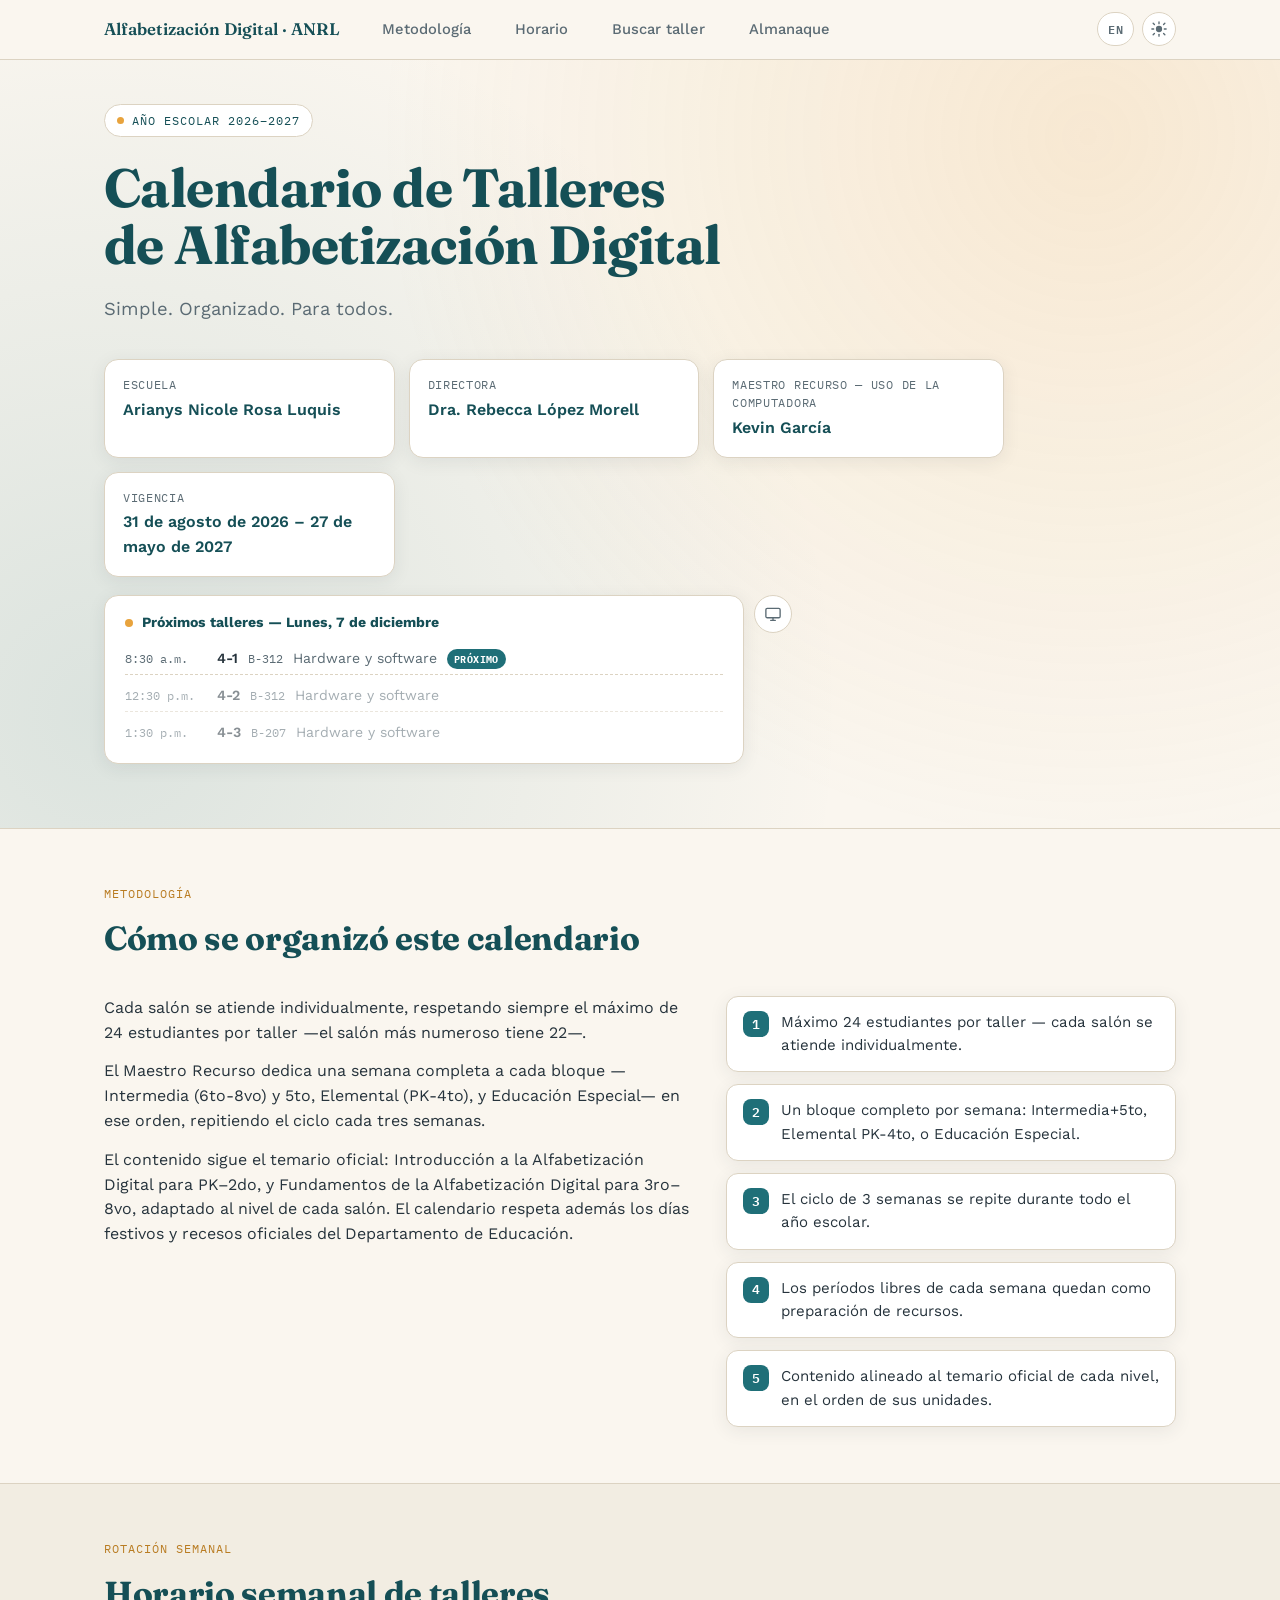
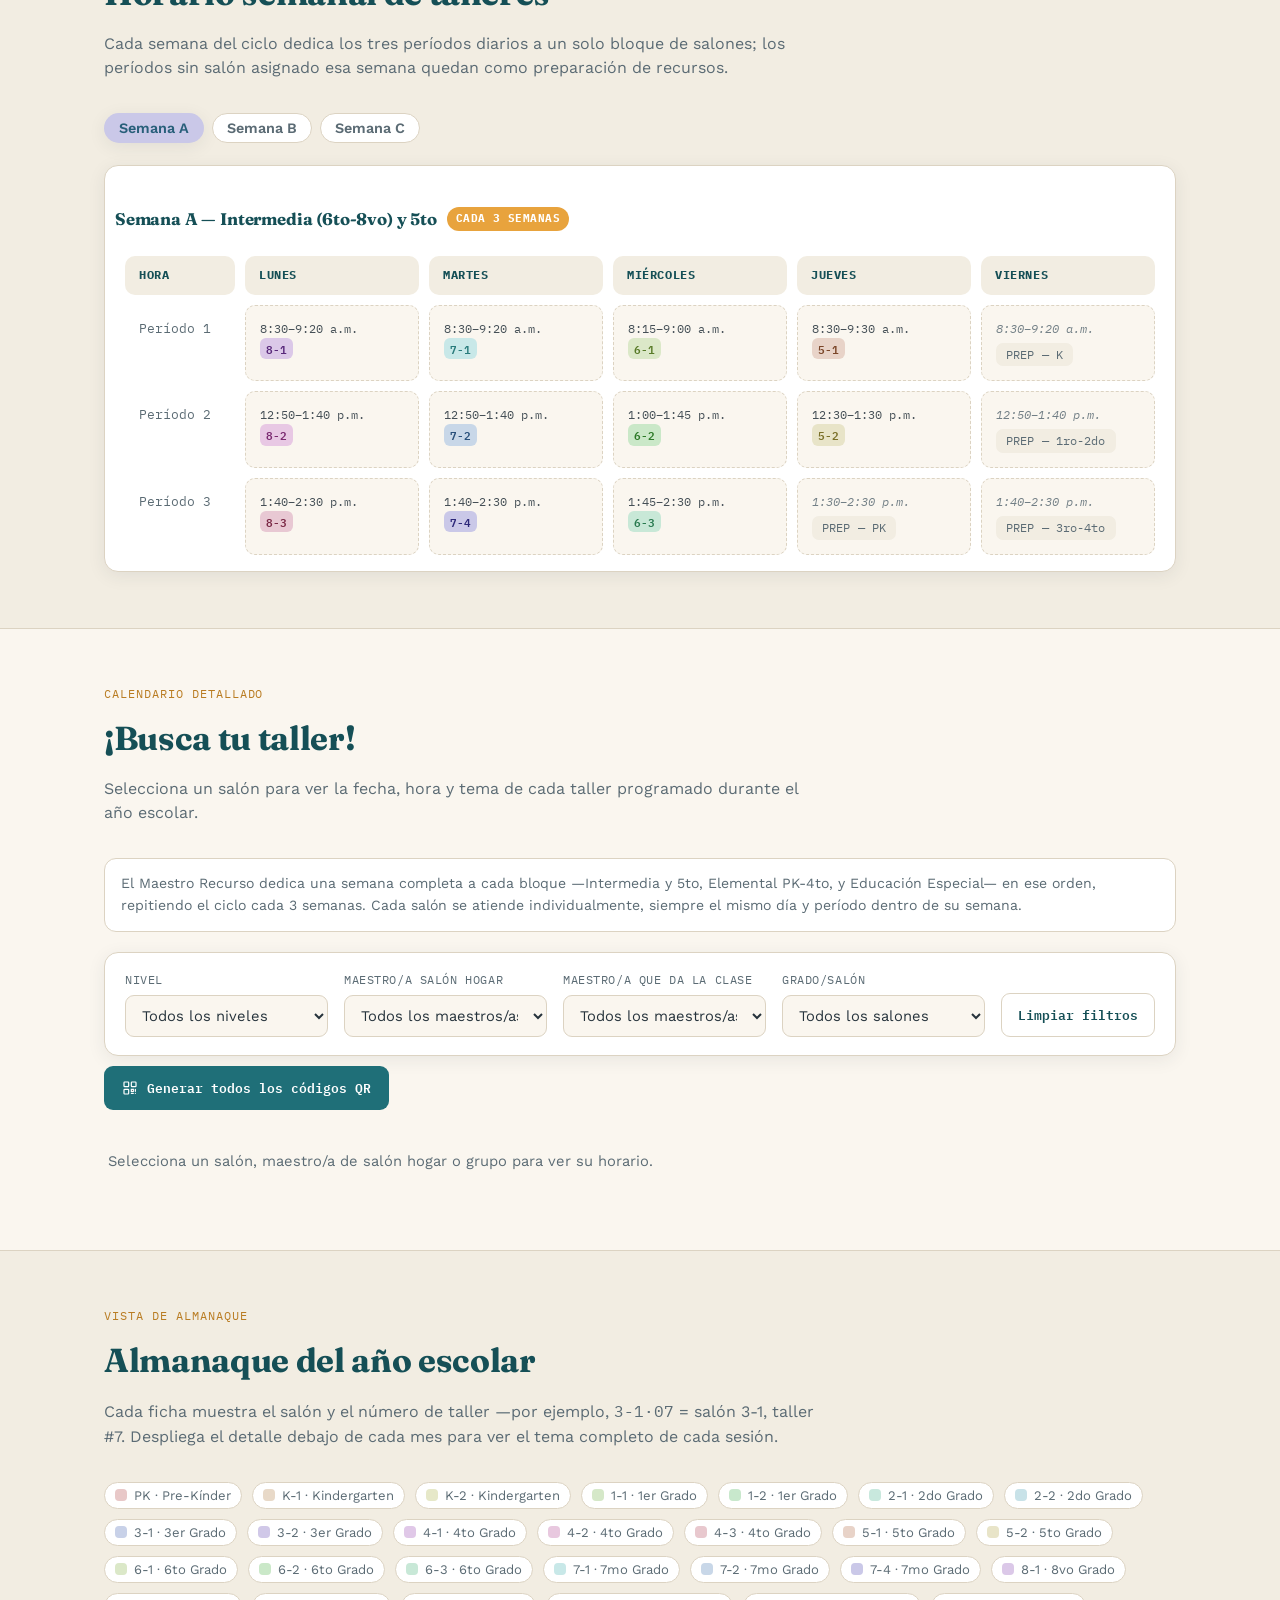
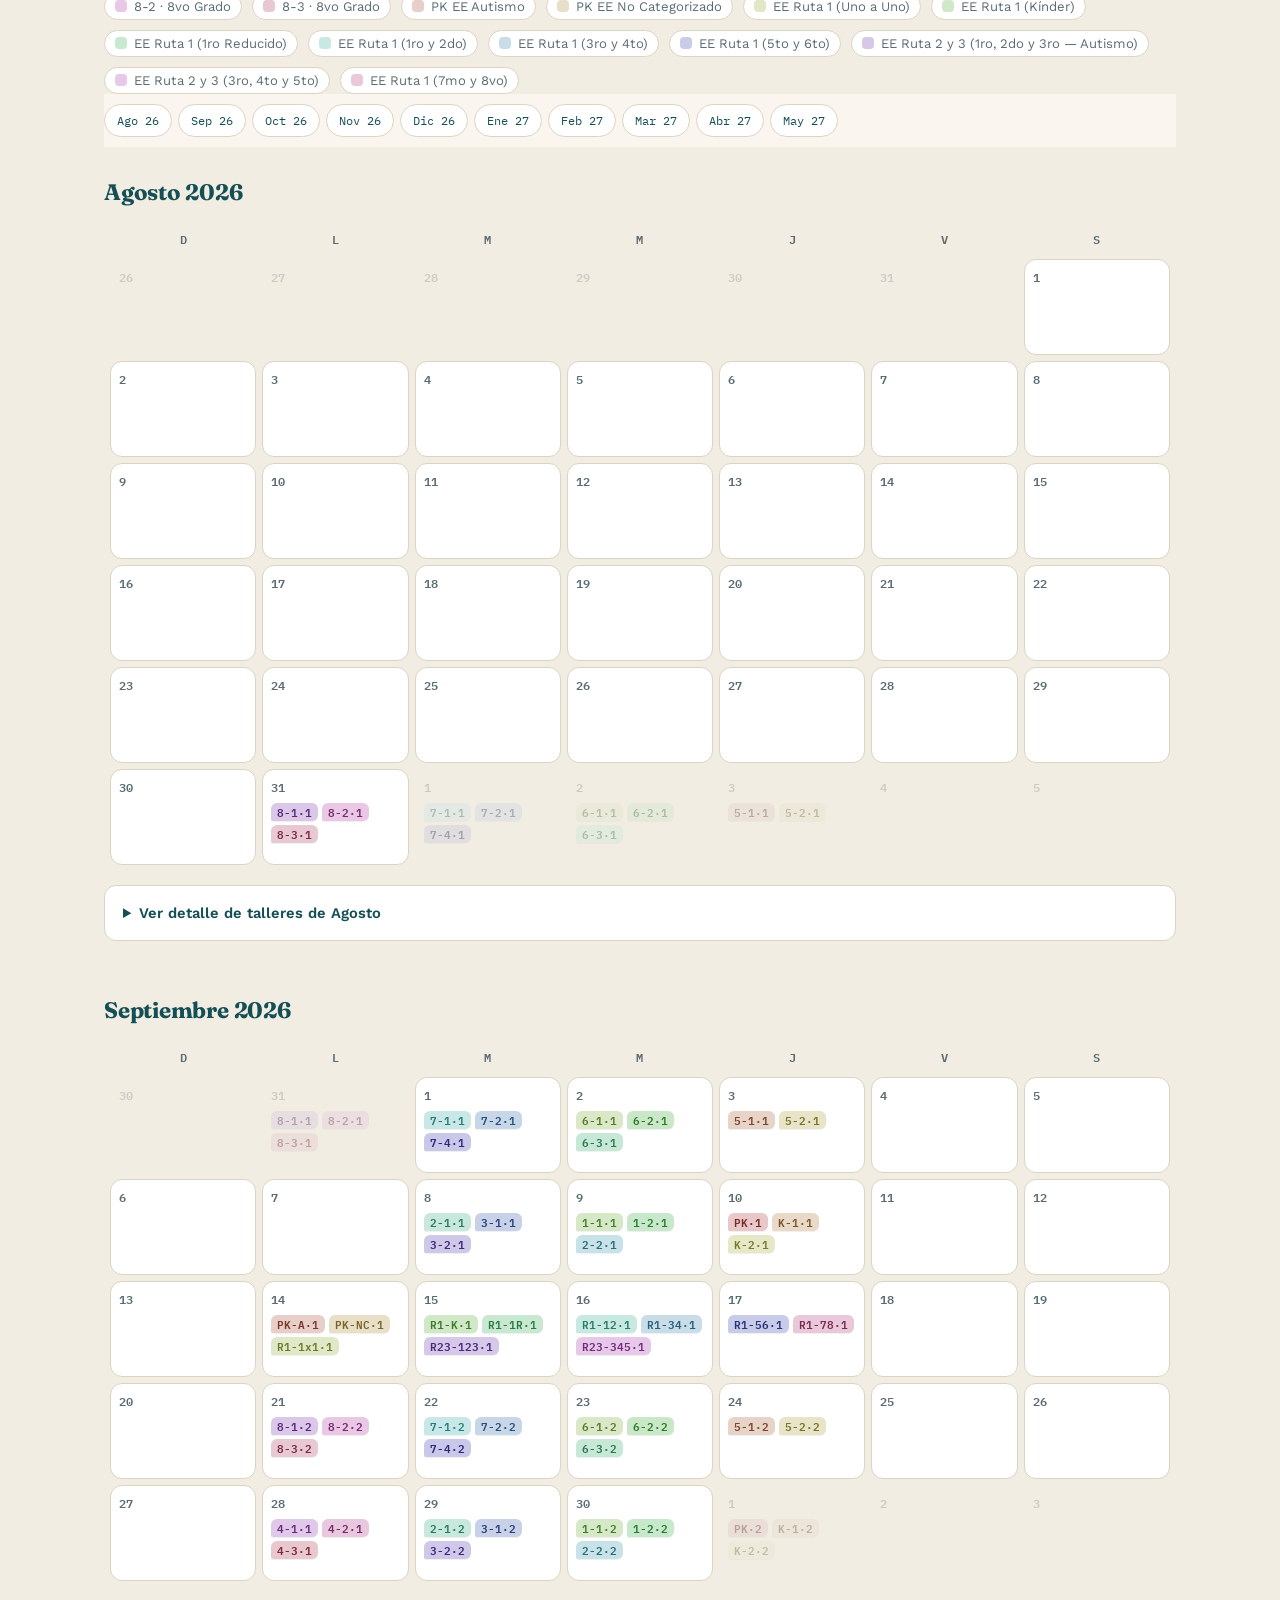
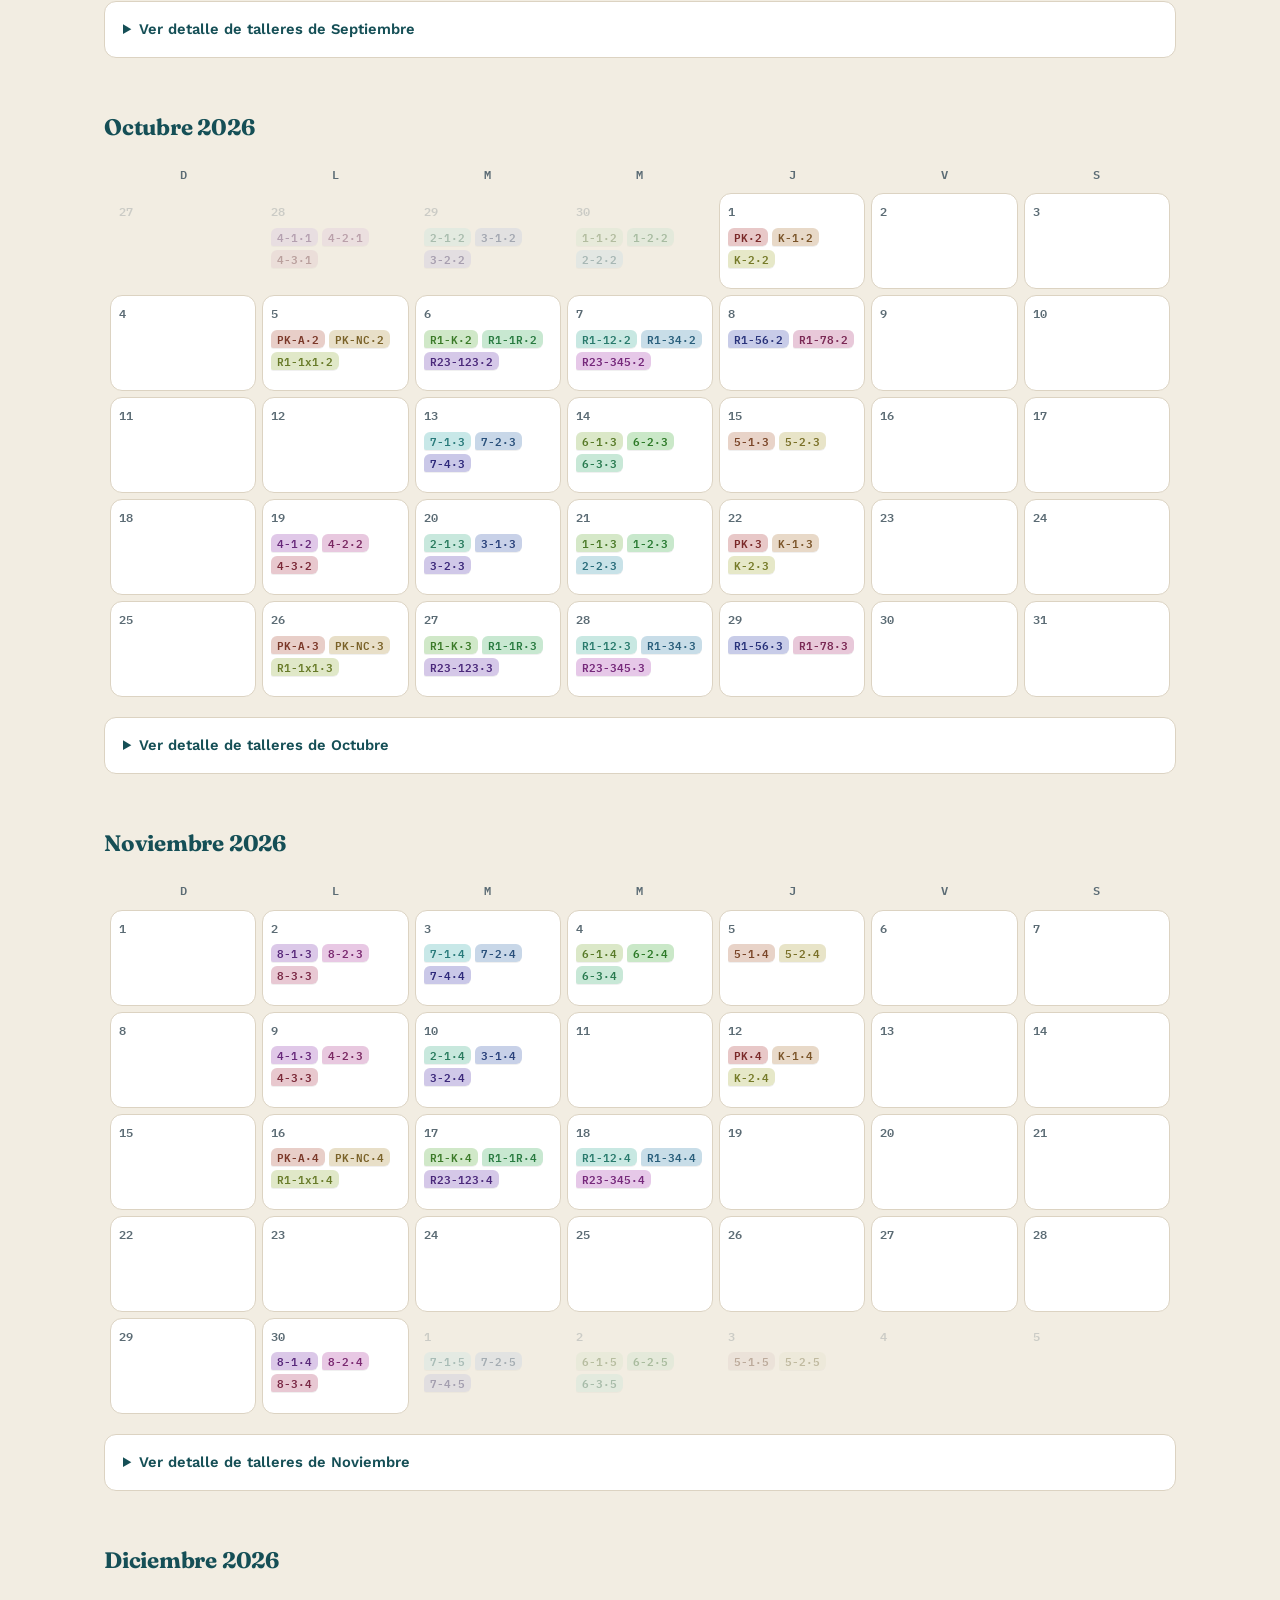
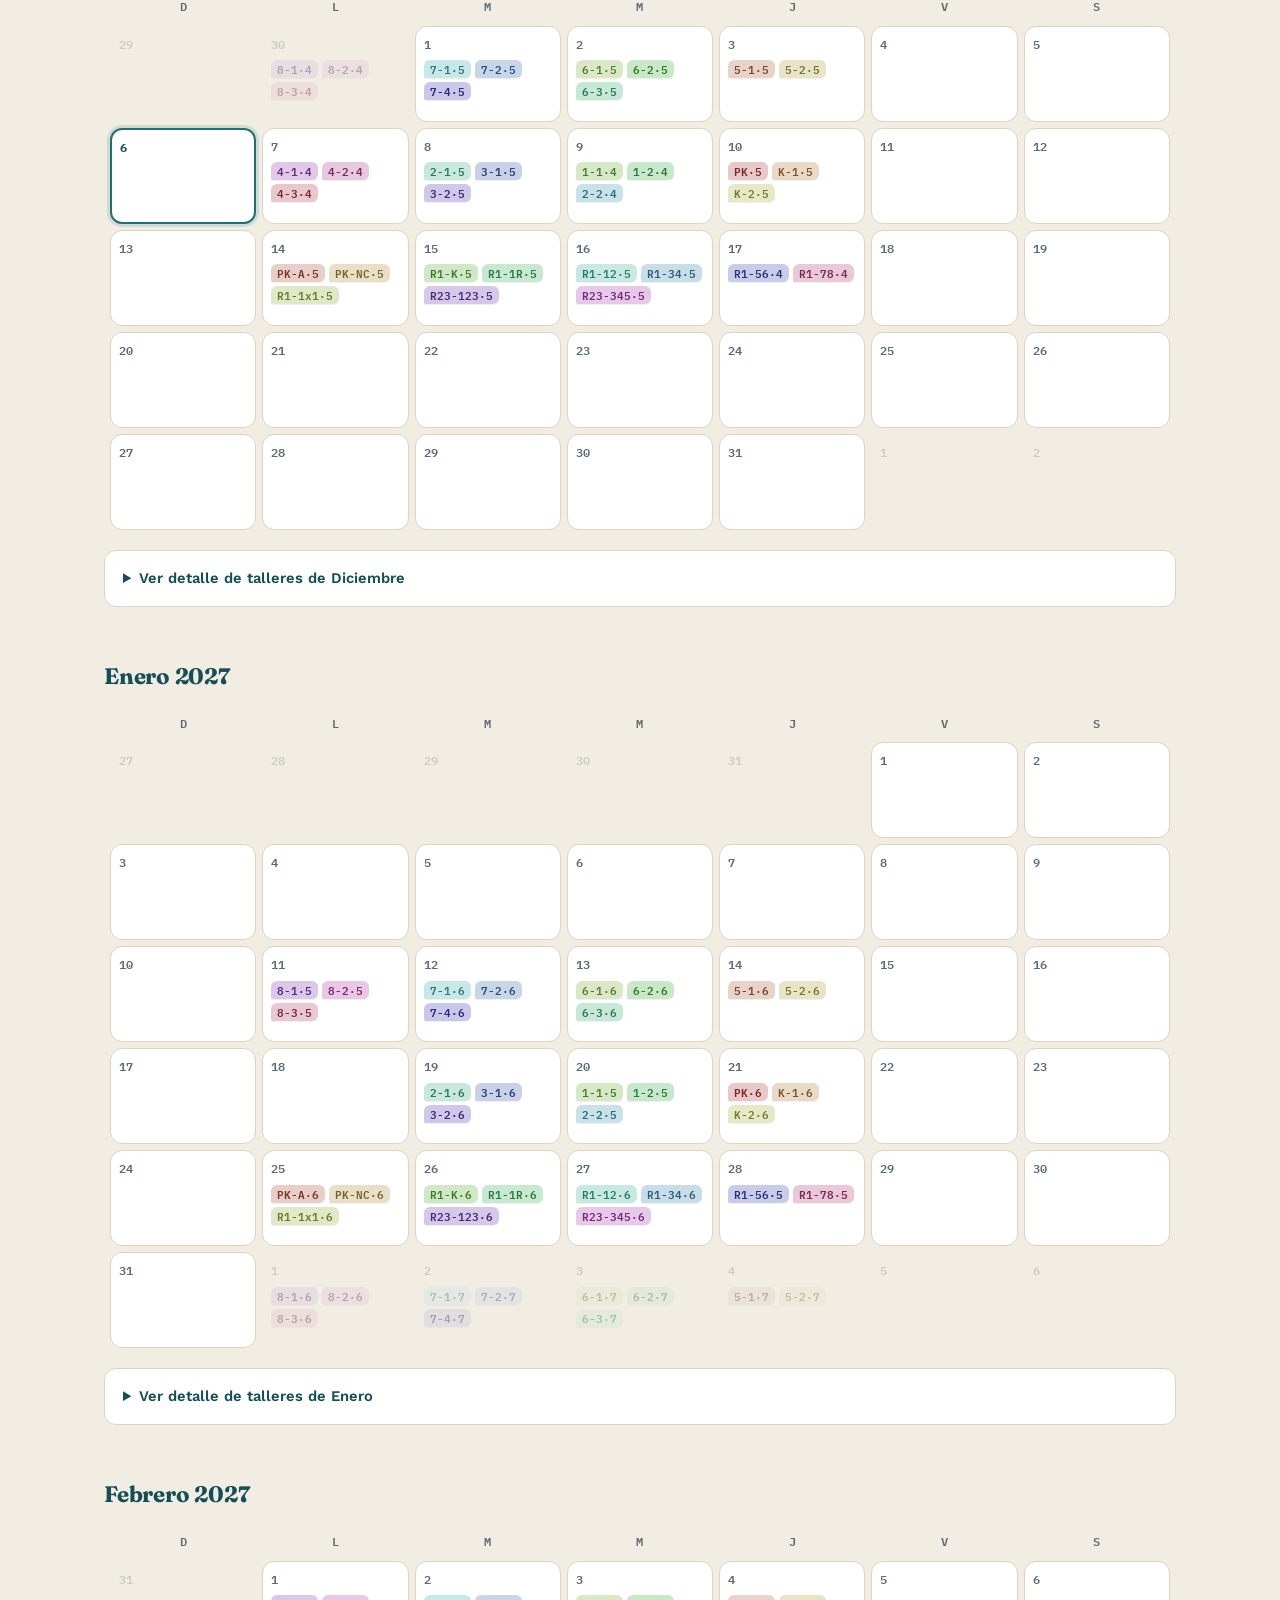
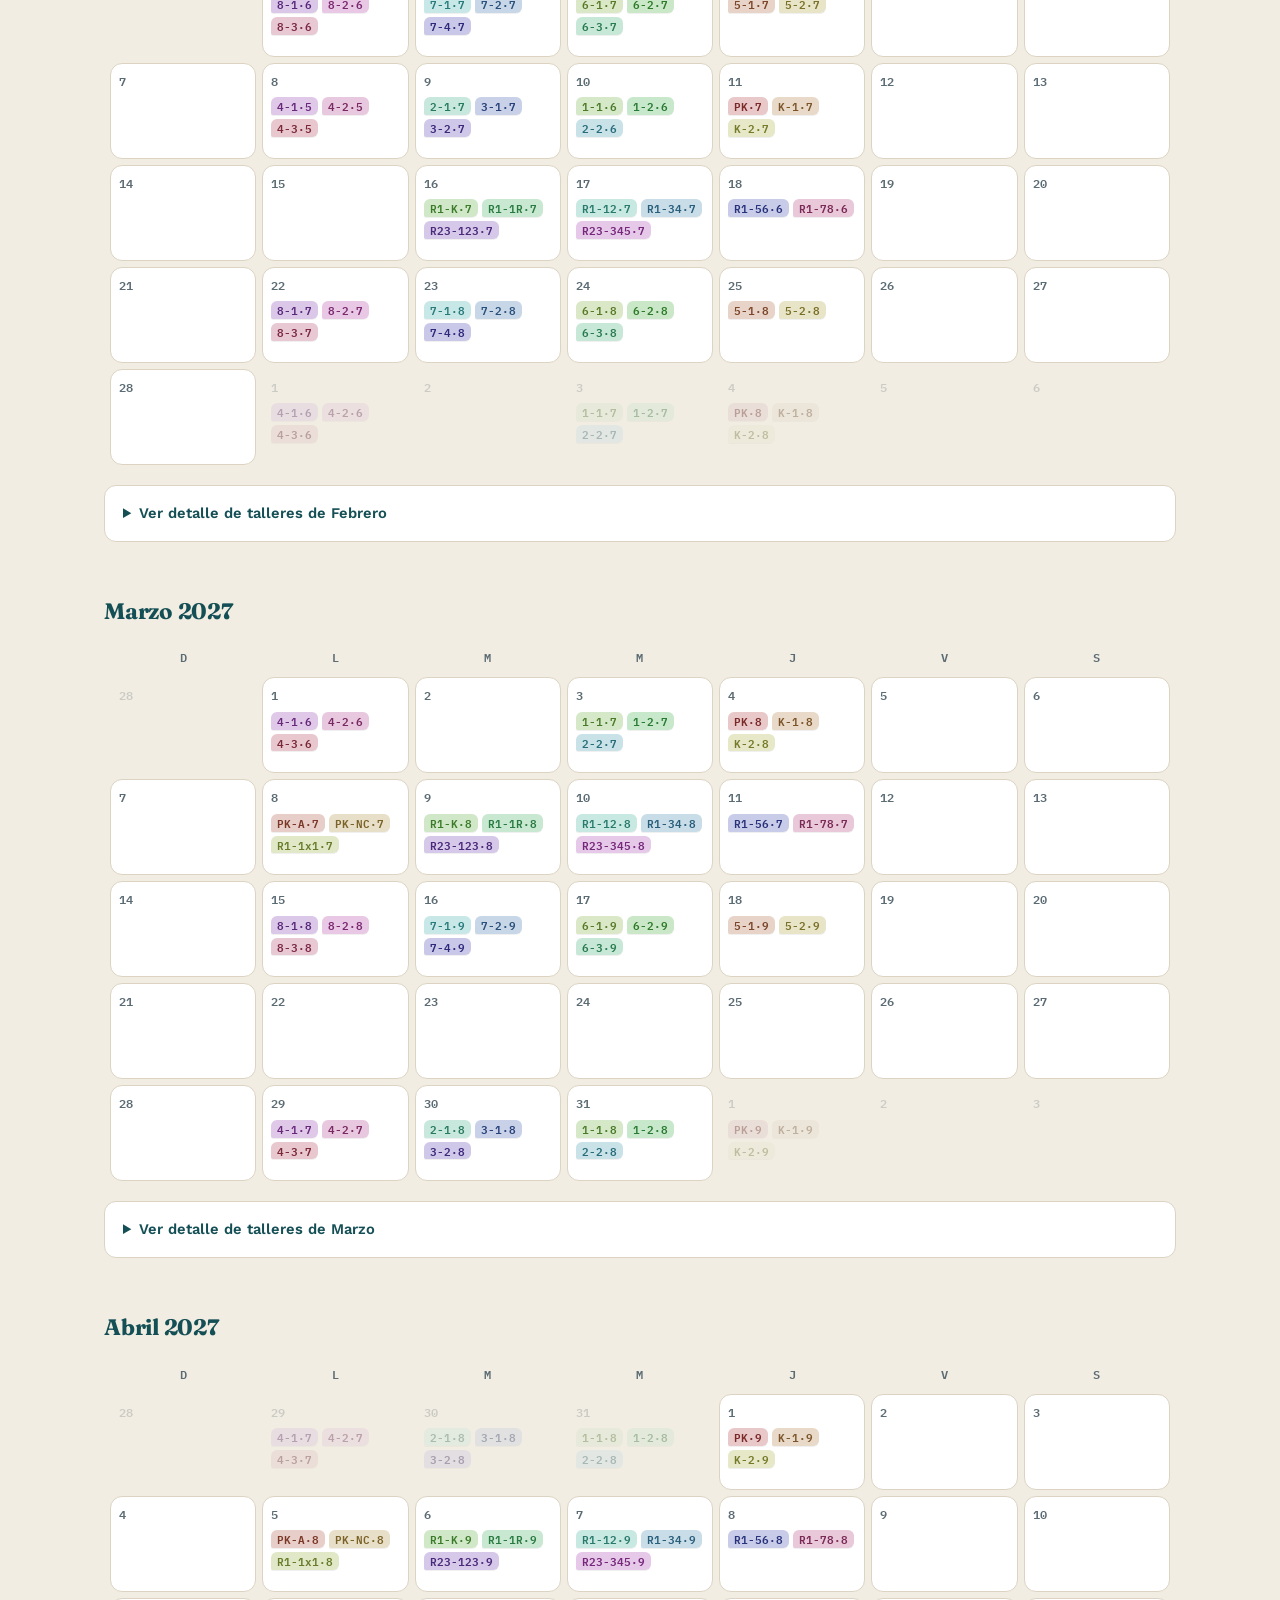
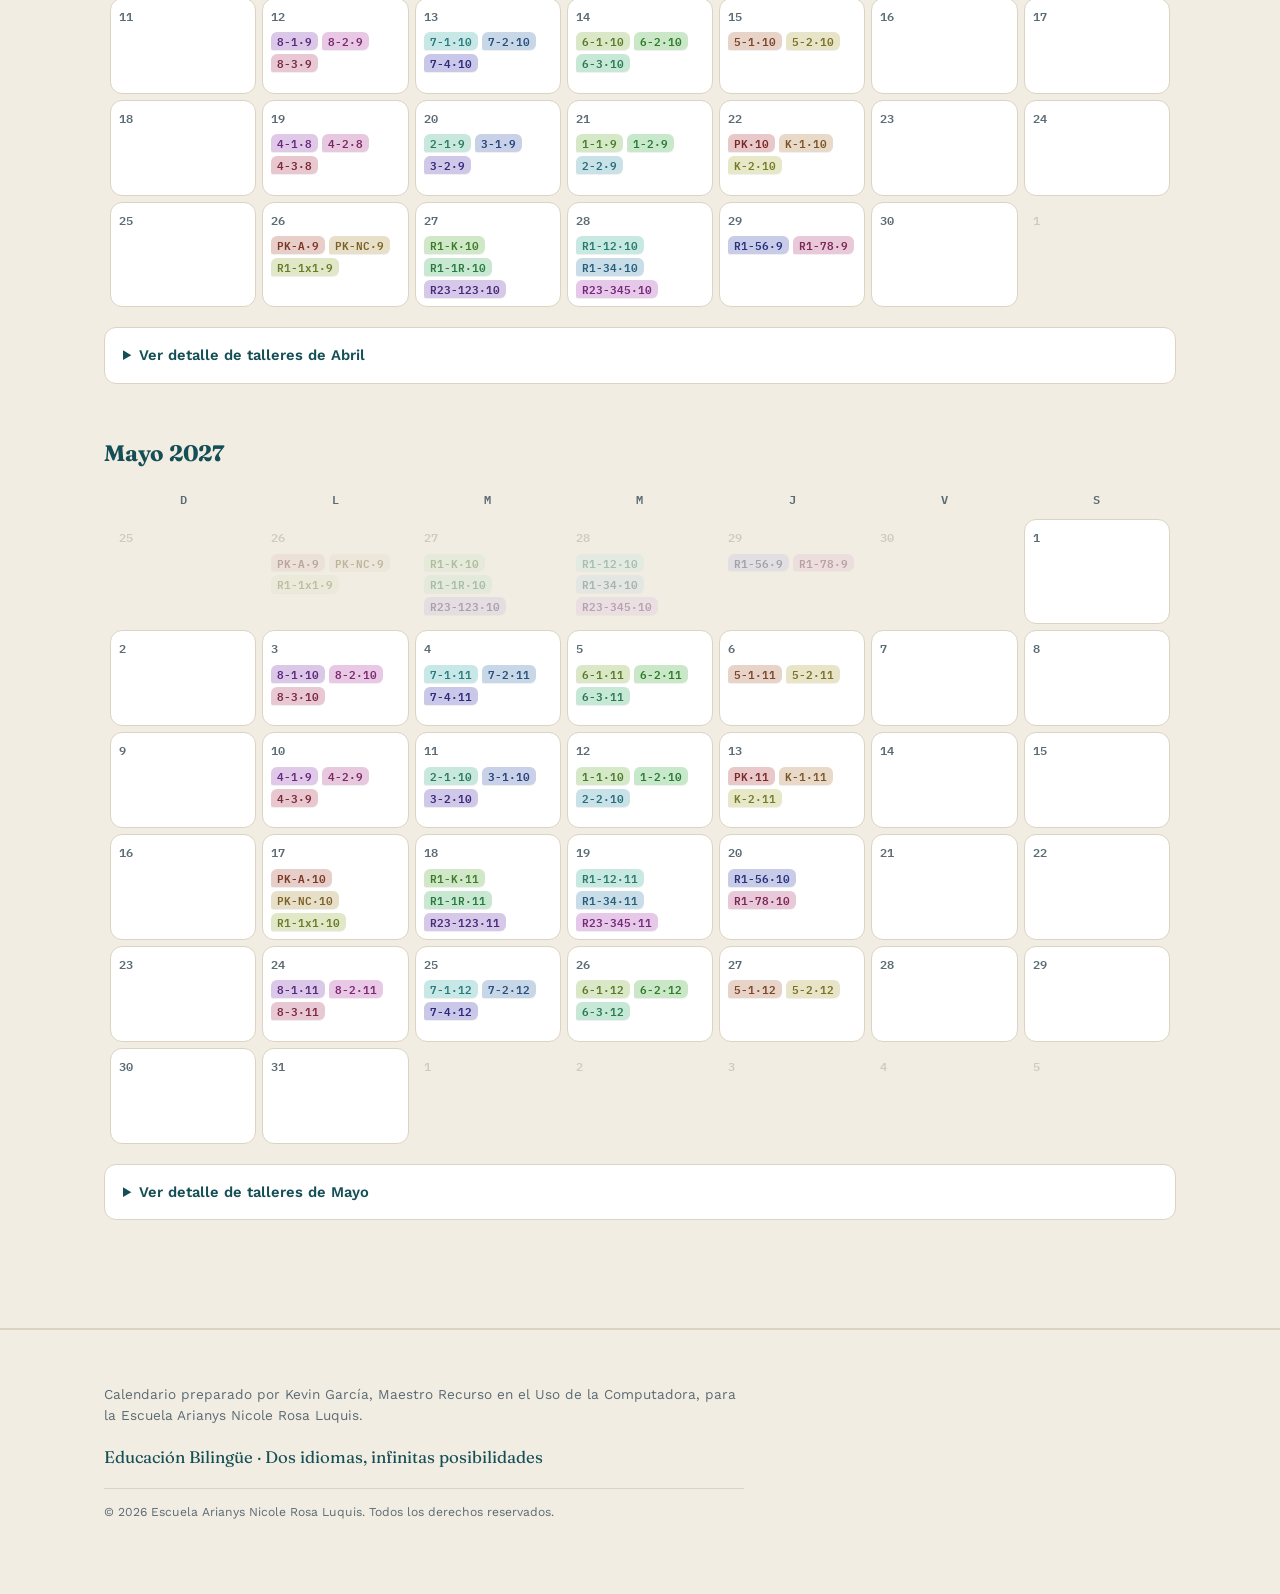
==== commit 804cd2e4: "Renombrar 'charla' a 'taller' (en inglés 'workshop') en todo el sitio El sitio deja de hablar de 'ch" ====
--- a/index.html
+++ b/index.html
@@ -22,12 +22,12 @@
   } catch (e) {}
 })();
 </script>
-<title>Calendario de Charlas de Alfabetización Digital — Escuela Arianys Nicole Rosa Luquis</title>
+<title>Calendario de Talleres de Alfabetización Digital — Escuela Arianys Nicole Rosa Luquis</title>
 <link rel="icon" type="image/svg+xml" href="favicon.svg">
-<meta name="description" content="Calendario de charlas de Alfabetización Digital de PK a 8vo grado en la Escuela Arianys Nicole Rosa Luquis, año escolar 2026–2027: horario, salones y almanaque completo.">
+<meta name="description" content="Calendario de talleres de Alfabetización Digital de PK a 8vo grado en la Escuela Arianys Nicole Rosa Luquis, año escolar 2026–2027: horario, salones y almanaque completo.">
 <meta property="og:type" content="website">
-<meta property="og:title" content="Calendario de Charlas de Alfabetización Digital — Escuela Arianys Nicole Rosa Luquis">
-<meta property="og:description" content="Calendario de charlas de Alfabetización Digital de PK a 8vo grado, año escolar 2026–2027: horario, salones y almanaque completo.">
+<meta property="og:title" content="Calendario de Talleres de Alfabetización Digital — Escuela Arianys Nicole Rosa Luquis">
+<meta property="og:description" content="Calendario de talleres de Alfabetización Digital de PK a 8vo grado, año escolar 2026–2027: horario, salones y almanaque completo.">
 <meta property="og:locale" content="es_PR">
 <meta name="twitter:card" content="summary">
 <link rel="preconnect" href="https://fonts.googleapis.com">
@@ -43,7 +43,7 @@
     <nav>
       <a href="#metodologia" data-i18n="nav.metodologia">Metodología</a>
       <a href="#horario" data-i18n="nav.horario">Horario</a>
-      <a href="#grados" data-i18n="nav.grados">Buscar charla</a>
+      <a href="#grados" data-i18n="nav.grados">Buscar taller</a>
       <a href="#almanaque" data-i18n="nav.almanaque">Almanaque</a>
     </nav>
     <div class="toolbar-buttons">
@@ -59,7 +59,7 @@
 <header class="hero" id="portada">
   <div class="wrap">
     <span class="eyebrow"><span class="dot"></span> <span data-i18n="hero.eyebrow">Año escolar 2026&ndash;2027</span></span>
-    <h1 data-i18n="hero.h1">Calendario de Charlas de Alfabetización Digital</h1>
+    <h1 data-i18n="hero.h1">Calendario de Talleres de Alfabetización Digital</h1>
     <p class="subtitle" data-i18n="hero.subtitle">Simple. Organizado. Para todos.</p>
     <div class="hero-meta">
       <div class="item"><div class="label" data-i18n="hero.escuela">Escuela</div><div class="value">Arianys Nicole Rosa Luquis</div></div>
@@ -113,12 +113,12 @@
     </div>
     <div class="method-grid">
       <div class="method-text">
-        <p data-i18n="metodologia.p1">Cada salón se atiende individualmente, respetando siempre el máximo de 24 estudiantes por charla &mdash;el salón más numeroso tiene 22&mdash;.</p>
+        <p data-i18n="metodologia.p1">Cada salón se atiende individualmente, respetando siempre el máximo de 24 estudiantes por taller &mdash;el salón más numeroso tiene 22&mdash;.</p>
         <p data-i18n="metodologia.p2">El Maestro Recurso dedica una semana completa a cada bloque &mdash;Intermedia (6to-8vo) y 5to, Elemental (PK-4to), y Educación Especial&mdash; en ese orden, repitiendo el ciclo cada tres semanas.</p>
         <p data-i18n="metodologia.p3">El contenido sigue el temario oficial: Introducción a la Alfabetización Digital para PK&ndash;2do, y Fundamentos de la Alfabetización Digital para 3ro&ndash;8vo, adaptado al nivel de cada salón. El calendario respeta además los días festivos y recesos oficiales del Departamento de Educación.</p>
       </div>
       <ul class="method-list">
-        <li><span class="num">1</span><span class="txt" data-i18n="metodologia.li1">Máximo 24 estudiantes por charla &mdash; cada salón se atiende individualmente.</span></li>
+        <li><span class="num">1</span><span class="txt" data-i18n="metodologia.li1">Máximo 24 estudiantes por taller &mdash; cada salón se atiende individualmente.</span></li>
         <li><span class="num">2</span><span class="txt" data-i18n="metodologia.li2">Un bloque completo por semana: Intermedia+5to, Elemental PK-4to, o Educación Especial.</span></li>
         <li><span class="num">3</span><span class="txt" data-i18n="metodologia.li3">El ciclo de 3 semanas se repite durante todo el año escolar.</span></li>
         <li><span class="num">4</span><span class="txt" data-i18n="metodologia.li4">Los períodos libres de cada semana quedan como preparación de recursos.</span></li>
@@ -132,7 +132,7 @@
   <div class="wrap">
     <div class="section-head">
       <span class="kicker" data-i18n="horario.kicker">Rotación semanal</span>
-      <h2 data-i18n="horario.h2">Horario semanal de charlas</h2>
+      <h2 data-i18n="horario.h2">Horario semanal de talleres</h2>
       <p data-i18n="horario.p">Cada semana del ciclo dedica los tres períodos diarios a un solo bloque de salones; los períodos sin salón asignado esa semana quedan como preparación de recursos.</p>
     </div>
     <div class="tabs-nav tabs-group" data-group="horario">
@@ -322,8 +322,8 @@
   <div class="wrap">
     <div class="section-head">
       <span class="kicker" data-i18n="grados.kicker">Calendario detallado</span>
-      <h2 data-i18n="grados.h2">¡Busca tu charla!</h2>
-      <p data-i18n="grados.p">Selecciona un salón para ver la fecha, hora y tema de cada charla programada durante el año escolar.</p>
+      <h2 data-i18n="grados.h2">¡Busca tu taller!</h2>
+      <p data-i18n="grados.p">Selecciona un salón para ver la fecha, hora y tema de cada taller programado durante el año escolar.</p>
     </div>
 
     <div class="rotation-note" data-i18n="grados.rotation-note">El Maestro Recurso dedica una semana completa a cada bloque &mdash;Intermedia y 5to, Elemental PK-4to, y Educación Especial&mdash; en ese orden, repitiendo el ciclo cada 3 semanas. Cada salón se atiende individualmente, siempre el mismo día y período dentro de su semana.</div>
@@ -356,11 +356,11 @@
   <div class="panel-head" style="--tab-bg:#e8c8c8;--tab-fg:#7a2828">
     <h3>PK · Pre-Kínder</h3>
     <p>Introducción a la Alfabetización Digital (TEED 111-0001)</p>
-    <p class="panel-meta"><span class="pm-item"><svg class="pm-icon" viewBox="0 0 24 24" aria-hidden="true" focusable="false"><rect x="3.5" y="5" width="17" height="15" rx="2.5" fill="none" stroke="currentColor" stroke-width="1.8"/><path d="M3.5 9.5h17M8 3.5v3M16 3.5v3" stroke="currentColor" stroke-width="1.8" stroke-linecap="round"/></svg>Jueves, 1:30 p.m. – 2:30 p.m.</span><span class="pm-item"><svg class="pm-icon" viewBox="0 0 24 24" aria-hidden="true" focusable="false"><rect x="6" y="3" width="12" height="18" rx="1" fill="none" stroke="currentColor" stroke-width="1.8"/><circle cx="14.3" cy="12" r="1" fill="currentColor"/></svg>B-312</span><span class="pm-item"><svg class="pm-icon" viewBox="0 0 24 24" aria-hidden="true" focusable="false"><circle cx="9" cy="8" r="3.2" fill="none" stroke="currentColor" stroke-width="1.7"/><path d="M3.3 20c0-3.7 2.6-6.3 5.7-6.3s5.7 2.6 5.7 6.3" fill="none" stroke="currentColor" stroke-width="1.7" stroke-linecap="round"/><path d="M15.3 8.3a2.6 2.6 0 1 1 3.3 2.5" fill="none" stroke="currentColor" stroke-width="1.5" stroke-linecap="round"/><path d="M16 14c2.6.4 4.4 2.4 4.7 6" fill="none" stroke="currentColor" stroke-width="1.5" stroke-linecap="round"/></svg>6 estudiantes</span><span class="pm-item"><svg class="pm-icon" viewBox="0 0 24 24" aria-hidden="true" focusable="false"><path d="M4 11.2 12 4l8 7.2" fill="none" stroke="currentColor" stroke-width="1.8" stroke-linecap="round" stroke-linejoin="round"/><path d="M6 9.8V20h12V9.8" fill="none" stroke="currentColor" stroke-width="1.8" stroke-linejoin="round"/></svg>Melanie K. Olmeda Pagán</span><span class="pm-item"><svg class="pm-icon" viewBox="0 0 24 24" aria-hidden="true" focusable="false"><path d="M3.5 5.8c2.5-1.1 5-1.1 7.5 0v13c-2.5-1.1-5-1.1-7.5 0z" fill="none" stroke="currentColor" stroke-width="1.6" stroke-linejoin="round"/><path d="M20.5 5.8c-2.5-1.1-5-1.1-7.5 0v13c2.5-1.1 5-1.1 7.5 0z" fill="none" stroke="currentColor" stroke-width="1.6" stroke-linejoin="round"/></svg>Integración Curricular</span></p>
-  </div>
-  <div class="table-wrap">
-    <table class="grade-table">
-      <thead><tr><th scope="col" data-i18n="grados.th.num">#</th><th scope="col" data-i18n="grados.th.fecha">Fecha</th><th scope="col" data-i18n="grados.th.hora">Hora</th><th scope="col" data-i18n="grados.th.unidad">Unidad</th><th scope="col" data-i18n="grados.th.tema">Tema de la charla</th></tr></thead>
+    <p class="panel-meta"><span class="pm-item"><svg class="pm-icon" viewBox="0 0 24 24" aria-hidden="true" focusable="false"><rect x="3.5" y="5" width="17" height="15" rx="2.5" fill="none" stroke="currentColor" stroke-width="1.8"/><path d="M3.5 9.5h17M8 3.5v3M16 3.5v3" stroke="currentColor" stroke-width="1.8" stroke-linecap="round"/></svg>Jueves, 1:30 p.m. – 2:30 p.m.</span><span class="pm-item"><svg class="pm-icon" viewBox="0 0 24 24" aria-hidden="true" focusable="false"><rect x="6" y="3" width="12" height="18" rx="1" fill="none" stroke="currentColor" stroke-width="1.8"/><circle cx="14.3" cy="12" r="1" fill="currentColor"/></svg>B-210</span><span class="pm-item"><svg class="pm-icon" viewBox="0 0 24 24" aria-hidden="true" focusable="false"><circle cx="9" cy="8" r="3.2" fill="none" stroke="currentColor" stroke-width="1.7"/><path d="M3.3 20c0-3.7 2.6-6.3 5.7-6.3s5.7 2.6 5.7 6.3" fill="none" stroke="currentColor" stroke-width="1.7" stroke-linecap="round"/><path d="M15.3 8.3a2.6 2.6 0 1 1 3.3 2.5" fill="none" stroke="currentColor" stroke-width="1.5" stroke-linecap="round"/><path d="M16 14c2.6.4 4.4 2.4 4.7 6" fill="none" stroke="currentColor" stroke-width="1.5" stroke-linecap="round"/></svg>6 estudiantes</span><span class="pm-item"><svg class="pm-icon" viewBox="0 0 24 24" aria-hidden="true" focusable="false"><path d="M4 11.2 12 4l8 7.2" fill="none" stroke="currentColor" stroke-width="1.8" stroke-linecap="round" stroke-linejoin="round"/><path d="M6 9.8V20h12V9.8" fill="none" stroke="currentColor" stroke-width="1.8" stroke-linejoin="round"/></svg>Melanie K. Olmeda Pagán</span><span class="pm-item"><svg class="pm-icon" viewBox="0 0 24 24" aria-hidden="true" focusable="false"><path d="M3.5 5.8c2.5-1.1 5-1.1 7.5 0v13c-2.5-1.1-5-1.1-7.5 0z" fill="none" stroke="currentColor" stroke-width="1.6" stroke-linejoin="round"/><path d="M20.5 5.8c-2.5-1.1-5-1.1-7.5 0v13c2.5-1.1 5-1.1 7.5 0z" fill="none" stroke="currentColor" stroke-width="1.6" stroke-linejoin="round"/></svg>Integración Curricular</span></p>
+  </div>
+  <div class="table-wrap">
+    <table class="grade-table">
+      <thead><tr><th scope="col" data-i18n="grados.th.num">#</th><th scope="col" data-i18n="grados.th.fecha">Fecha</th><th scope="col" data-i18n="grados.th.hora">Hora</th><th scope="col" data-i18n="grados.th.unidad">Unidad</th><th scope="col" data-i18n="grados.th.tema">Tema del taller</th></tr></thead>
       <tbody><tr>
   <td class="col-num">1</td>
   <td class="col-fecha">10 de septiembre de 2026<span class="wk">Jueves</span></td>
@@ -439,7 +439,7 @@
   </div>
   <div class="table-wrap">
     <table class="grade-table">
-      <thead><tr><th scope="col" data-i18n="grados.th.num">#</th><th scope="col" data-i18n="grados.th.fecha">Fecha</th><th scope="col" data-i18n="grados.th.hora">Hora</th><th scope="col" data-i18n="grados.th.unidad">Unidad</th><th scope="col" data-i18n="grados.th.tema">Tema de la charla</th></tr></thead>
+      <thead><tr><th scope="col" data-i18n="grados.th.num">#</th><th scope="col" data-i18n="grados.th.fecha">Fecha</th><th scope="col" data-i18n="grados.th.hora">Hora</th><th scope="col" data-i18n="grados.th.unidad">Unidad</th><th scope="col" data-i18n="grados.th.tema">Tema del taller</th></tr></thead>
       <tbody><tr>
   <td class="col-num">1</td>
   <td class="col-fecha">10 de septiembre de 2026<span class="wk">Jueves</span></td>
@@ -518,7 +518,7 @@
   </div>
   <div class="table-wrap">
     <table class="grade-table">
-      <thead><tr><th scope="col" data-i18n="grados.th.num">#</th><th scope="col" data-i18n="grados.th.fecha">Fecha</th><th scope="col" data-i18n="grados.th.hora">Hora</th><th scope="col" data-i18n="grados.th.unidad">Unidad</th><th scope="col" data-i18n="grados.th.tema">Tema de la charla</th></tr></thead>
+      <thead><tr><th scope="col" data-i18n="grados.th.num">#</th><th scope="col" data-i18n="grados.th.fecha">Fecha</th><th scope="col" data-i18n="grados.th.hora">Hora</th><th scope="col" data-i18n="grados.th.unidad">Unidad</th><th scope="col" data-i18n="grados.th.tema">Tema del taller</th></tr></thead>
       <tbody><tr>
   <td class="col-num">1</td>
   <td class="col-fecha">10 de septiembre de 2026<span class="wk">Jueves</span></td>
@@ -597,7 +597,7 @@
   </div>
   <div class="table-wrap">
     <table class="grade-table">
-      <thead><tr><th scope="col" data-i18n="grados.th.num">#</th><th scope="col" data-i18n="grados.th.fecha">Fecha</th><th scope="col" data-i18n="grados.th.hora">Hora</th><th scope="col" data-i18n="grados.th.unidad">Unidad</th><th scope="col" data-i18n="grados.th.tema">Tema de la charla</th></tr></thead>
+      <thead><tr><th scope="col" data-i18n="grados.th.num">#</th><th scope="col" data-i18n="grados.th.fecha">Fecha</th><th scope="col" data-i18n="grados.th.hora">Hora</th><th scope="col" data-i18n="grados.th.unidad">Unidad</th><th scope="col" data-i18n="grados.th.tema">Tema del taller</th></tr></thead>
       <tbody><tr>
   <td class="col-num">1</td>
   <td class="col-fecha">9 de septiembre de 2026<span class="wk">Miércoles</span></td>
@@ -670,7 +670,7 @@
   </div>
   <div class="table-wrap">
     <table class="grade-table">
-      <thead><tr><th scope="col" data-i18n="grados.th.num">#</th><th scope="col" data-i18n="grados.th.fecha">Fecha</th><th scope="col" data-i18n="grados.th.hora">Hora</th><th scope="col" data-i18n="grados.th.unidad">Unidad</th><th scope="col" data-i18n="grados.th.tema">Tema de la charla</th></tr></thead>
+      <thead><tr><th scope="col" data-i18n="grados.th.num">#</th><th scope="col" data-i18n="grados.th.fecha">Fecha</th><th scope="col" data-i18n="grados.th.hora">Hora</th><th scope="col" data-i18n="grados.th.unidad">Unidad</th><th scope="col" data-i18n="grados.th.tema">Tema del taller</th></tr></thead>
       <tbody><tr>
   <td class="col-num">1</td>
   <td class="col-fecha">9 de septiembre de 2026<span class="wk">Miércoles</span></td>
@@ -743,7 +743,7 @@
   </div>
   <div class="table-wrap">
     <table class="grade-table">
-      <thead><tr><th scope="col" data-i18n="grados.th.num">#</th><th scope="col" data-i18n="grados.th.fecha">Fecha</th><th scope="col" data-i18n="grados.th.hora">Hora</th><th scope="col" data-i18n="grados.th.unidad">Unidad</th><th scope="col" data-i18n="grados.th.tema">Tema de la charla</th></tr></thead>
+      <thead><tr><th scope="col" data-i18n="grados.th.num">#</th><th scope="col" data-i18n="grados.th.fecha">Fecha</th><th scope="col" data-i18n="grados.th.hora">Hora</th><th scope="col" data-i18n="grados.th.unidad">Unidad</th><th scope="col" data-i18n="grados.th.tema">Tema del taller</th></tr></thead>
       <tbody><tr>
   <td class="col-num">1</td>
   <td class="col-fecha">8 de septiembre de 2026<span class="wk">Martes</span></td>
@@ -816,7 +816,7 @@
   </div>
   <div class="table-wrap">
     <table class="grade-table">
-      <thead><tr><th scope="col" data-i18n="grados.th.num">#</th><th scope="col" data-i18n="grados.th.fecha">Fecha</th><th scope="col" data-i18n="grados.th.hora">Hora</th><th scope="col" data-i18n="grados.th.unidad">Unidad</th><th scope="col" data-i18n="grados.th.tema">Tema de la charla</th></tr></thead>
+      <thead><tr><th scope="col" data-i18n="grados.th.num">#</th><th scope="col" data-i18n="grados.th.fecha">Fecha</th><th scope="col" data-i18n="grados.th.hora">Hora</th><th scope="col" data-i18n="grados.th.unidad">Unidad</th><th scope="col" data-i18n="grados.th.tema">Tema del taller</th></tr></thead>
       <tbody><tr>
   <td class="col-num">1</td>
   <td class="col-fecha">9 de septiembre de 2026<span class="wk">Miércoles</span></td>
@@ -889,7 +889,7 @@
   </div>
   <div class="table-wrap">
     <table class="grade-table">
-      <thead><tr><th scope="col" data-i18n="grados.th.num">#</th><th scope="col" data-i18n="grados.th.fecha">Fecha</th><th scope="col" data-i18n="grados.th.hora">Hora</th><th scope="col" data-i18n="grados.th.unidad">Unidad</th><th scope="col" data-i18n="grados.th.tema">Tema de la charla</th></tr></thead>
+      <thead><tr><th scope="col" data-i18n="grados.th.num">#</th><th scope="col" data-i18n="grados.th.fecha">Fecha</th><th scope="col" data-i18n="grados.th.hora">Hora</th><th scope="col" data-i18n="grados.th.unidad">Unidad</th><th scope="col" data-i18n="grados.th.tema">Tema del taller</th></tr></thead>
       <tbody><tr>
   <td class="col-num">1</td>
   <td class="col-fecha">8 de septiembre de 2026<span class="wk">Martes</span></td>
@@ -962,7 +962,7 @@
   </div>
   <div class="table-wrap">
     <table class="grade-table">
-      <thead><tr><th scope="col" data-i18n="grados.th.num">#</th><th scope="col" data-i18n="grados.th.fecha">Fecha</th><th scope="col" data-i18n="grados.th.hora">Hora</th><th scope="col" data-i18n="grados.th.unidad">Unidad</th><th scope="col" data-i18n="grados.th.tema">Tema de la charla</th></tr></thead>
+      <thead><tr><th scope="col" data-i18n="grados.th.num">#</th><th scope="col" data-i18n="grados.th.fecha">Fecha</th><th scope="col" data-i18n="grados.th.hora">Hora</th><th scope="col" data-i18n="grados.th.unidad">Unidad</th><th scope="col" data-i18n="grados.th.tema">Tema del taller</th></tr></thead>
       <tbody><tr>
   <td class="col-num">1</td>
   <td class="col-fecha">8 de septiembre de 2026<span class="wk">Martes</span></td>
@@ -1035,7 +1035,7 @@
   </div>
   <div class="table-wrap">
     <table class="grade-table">
-      <thead><tr><th scope="col" data-i18n="grados.th.num">#</th><th scope="col" data-i18n="grados.th.fecha">Fecha</th><th scope="col" data-i18n="grados.th.hora">Hora</th><th scope="col" data-i18n="grados.th.unidad">Unidad</th><th scope="col" data-i18n="grados.th.tema">Tema de la charla</th></tr></thead>
+      <thead><tr><th scope="col" data-i18n="grados.th.num">#</th><th scope="col" data-i18n="grados.th.fecha">Fecha</th><th scope="col" data-i18n="grados.th.hora">Hora</th><th scope="col" data-i18n="grados.th.unidad">Unidad</th><th scope="col" data-i18n="grados.th.tema">Tema del taller</th></tr></thead>
       <tbody><tr>
   <td class="col-num">1</td>
   <td class="col-fecha">28 de septiembre de 2026<span class="wk">Lunes</span></td>
@@ -1102,7 +1102,7 @@
   </div>
   <div class="table-wrap">
     <table class="grade-table">
-      <thead><tr><th scope="col" data-i18n="grados.th.num">#</th><th scope="col" data-i18n="grados.th.fecha">Fecha</th><th scope="col" data-i18n="grados.th.hora">Hora</th><th scope="col" data-i18n="grados.th.unidad">Unidad</th><th scope="col" data-i18n="grados.th.tema">Tema de la charla</th></tr></thead>
+      <thead><tr><th scope="col" data-i18n="grados.th.num">#</th><th scope="col" data-i18n="grados.th.fecha">Fecha</th><th scope="col" data-i18n="grados.th.hora">Hora</th><th scope="col" data-i18n="grados.th.unidad">Unidad</th><th scope="col" data-i18n="grados.th.tema">Tema del taller</th></tr></thead>
       <tbody><tr>
   <td class="col-num">1</td>
   <td class="col-fecha">28 de septiembre de 2026<span class="wk">Lunes</span></td>
@@ -1169,7 +1169,7 @@
   </div>
   <div class="table-wrap">
     <table class="grade-table">
-      <thead><tr><th scope="col" data-i18n="grados.th.num">#</th><th scope="col" data-i18n="grados.th.fecha">Fecha</th><th scope="col" data-i18n="grados.th.hora">Hora</th><th scope="col" data-i18n="grados.th.unidad">Unidad</th><th scope="col" data-i18n="grados.th.tema">Tema de la charla</th></tr></thead>
+      <thead><tr><th scope="col" data-i18n="grados.th.num">#</th><th scope="col" data-i18n="grados.th.fecha">Fecha</th><th scope="col" data-i18n="grados.th.hora">Hora</th><th scope="col" data-i18n="grados.th.unidad">Unidad</th><th scope="col" data-i18n="grados.th.tema">Tema del taller</th></tr></thead>
       <tbody><tr>
   <td class="col-num">1</td>
   <td class="col-fecha">28 de septiembre de 2026<span class="wk">Lunes</span></td>
@@ -1236,7 +1236,7 @@
   </div>
   <div class="table-wrap">
     <table class="grade-table">
-      <thead><tr><th scope="col" data-i18n="grados.th.num">#</th><th scope="col" data-i18n="grados.th.fecha">Fecha</th><th scope="col" data-i18n="grados.th.hora">Hora</th><th scope="col" data-i18n="grados.th.unidad">Unidad</th><th scope="col" data-i18n="grados.th.tema">Tema de la charla</th></tr></thead>
+      <thead><tr><th scope="col" data-i18n="grados.th.num">#</th><th scope="col" data-i18n="grados.th.fecha">Fecha</th><th scope="col" data-i18n="grados.th.hora">Hora</th><th scope="col" data-i18n="grados.th.unidad">Unidad</th><th scope="col" data-i18n="grados.th.tema">Tema del taller</th></tr></thead>
       <tbody><tr>
   <td class="col-num">1</td>
   <td class="col-fecha">3 de septiembre de 2026<span class="wk">Jueves</span></td>
@@ -1321,7 +1321,7 @@
   </div>
   <div class="table-wrap">
     <table class="grade-table">
-      <thead><tr><th scope="col" data-i18n="grados.th.num">#</th><th scope="col" data-i18n="grados.th.fecha">Fecha</th><th scope="col" data-i18n="grados.th.hora">Hora</th><th scope="col" data-i18n="grados.th.unidad">Unidad</th><th scope="col" data-i18n="grados.th.tema">Tema de la charla</th></tr></thead>
+      <thead><tr><th scope="col" data-i18n="grados.th.num">#</th><th scope="col" data-i18n="grados.th.fecha">Fecha</th><th scope="col" data-i18n="grados.th.hora">Hora</th><th scope="col" data-i18n="grados.th.unidad">Unidad</th><th scope="col" data-i18n="grados.th.tema">Tema del taller</th></tr></thead>
       <tbody><tr>
   <td class="col-num">1</td>
   <td class="col-fecha">3 de septiembre de 2026<span class="wk">Jueves</span></td>
@@ -1406,7 +1406,7 @@
   </div>
   <div class="table-wrap">
     <table class="grade-table">
-      <thead><tr><th scope="col" data-i18n="grados.th.num">#</th><th scope="col" data-i18n="grados.th.fecha">Fecha</th><th scope="col" data-i18n="grados.th.hora">Hora</th><th scope="col" data-i18n="grados.th.unidad">Unidad</th><th scope="col" data-i18n="grados.th.tema">Tema de la charla</th></tr></thead>
+      <thead><tr><th scope="col" data-i18n="grados.th.num">#</th><th scope="col" data-i18n="grados.th.fecha">Fecha</th><th scope="col" data-i18n="grados.th.hora">Hora</th><th scope="col" data-i18n="grados.th.unidad">Unidad</th><th scope="col" data-i18n="grados.th.tema">Tema del taller</th></tr></thead>
       <tbody><tr>
   <td class="col-num">1</td>
   <td class="col-fecha">2 de septiembre de 2026<span class="wk">Miércoles</span></td>
@@ -1491,7 +1491,7 @@
   </div>
   <div class="table-wrap">
     <table class="grade-table">
-      <thead><tr><th scope="col" data-i18n="grados.th.num">#</th><th scope="col" data-i18n="grados.th.fecha">Fecha</th><th scope="col" data-i18n="grados.th.hora">Hora</th><th scope="col" data-i18n="grados.th.unidad">Unidad</th><th scope="col" data-i18n="grados.th.tema">Tema de la charla</th></tr></thead>
+      <thead><tr><th scope="col" data-i18n="grados.th.num">#</th><th scope="col" data-i18n="grados.th.fecha">Fecha</th><th scope="col" data-i18n="grados.th.hora">Hora</th><th scope="col" data-i18n="grados.th.unidad">Unidad</th><th scope="col" data-i18n="grados.th.tema">Tema del taller</th></tr></thead>
       <tbody><tr>
   <td class="col-num">1</td>
   <td class="col-fecha">2 de septiembre de 2026<span class="wk">Miércoles</span></td>
@@ -1576,7 +1576,7 @@
   </div>
   <div class="table-wrap">
     <table class="grade-table">
-      <thead><tr><th scope="col" data-i18n="grados.th.num">#</th><th scope="col" data-i18n="grados.th.fecha">Fecha</th><th scope="col" data-i18n="grados.th.hora">Hora</th><th scope="col" data-i18n="grados.th.unidad">Unidad</th><th scope="col" data-i18n="grados.th.tema">Tema de la charla</th></tr></thead>
+      <thead><tr><th scope="col" data-i18n="grados.th.num">#</th><th scope="col" data-i18n="grados.th.fecha">Fecha</th><th scope="col" data-i18n="grados.th.hora">Hora</th><th scope="col" data-i18n="grados.th.unidad">Unidad</th><th scope="col" data-i18n="grados.th.tema">Tema del taller</th></tr></thead>
       <tbody><tr>
   <td class="col-num">1</td>
   <td class="col-fecha">2 de septiembre de 2026<span class="wk">Miércoles</span></td>
@@ -1661,7 +1661,7 @@
   </div>
   <div class="table-wrap">
     <table class="grade-table">
-      <thead><tr><th scope="col" data-i18n="grados.th.num">#</th><th scope="col" data-i18n="grados.th.fecha">Fecha</th><th scope="col" data-i18n="grados.th.hora">Hora</th><th scope="col" data-i18n="grados.th.unidad">Unidad</th><th scope="col" data-i18n="grados.th.tema">Tema de la charla</th></tr></thead>
+      <thead><tr><th scope="col" data-i18n="grados.th.num">#</th><th scope="col" data-i18n="grados.th.fecha">Fecha</th><th scope="col" data-i18n="grados.th.hora">Hora</th><th scope="col" data-i18n="grados.th.unidad">Unidad</th><th scope="col" data-i18n="grados.th.tema">Tema del taller</th></tr></thead>
       <tbody><tr>
   <td class="col-num">1</td>
   <td class="col-fecha">1 de septiembre de 2026<span class="wk">Martes</span></td>
@@ -1746,7 +1746,7 @@
   </div>
   <div class="table-wrap">
     <table class="grade-table">
-      <thead><tr><th scope="col" data-i18n="grados.th.num">#</th><th scope="col" data-i18n="grados.th.fecha">Fecha</th><th scope="col" data-i18n="grados.th.hora">Hora</th><th scope="col" data-i18n="grados.th.unidad">Unidad</th><th scope="col" data-i18n="grados.th.tema">Tema de la charla</th></tr></thead>
+      <thead><tr><th scope="col" data-i18n="grados.th.num">#</th><th scope="col" data-i18n="grados.th.fecha">Fecha</th><th scope="col" data-i18n="grados.th.hora">Hora</th><th scope="col" data-i18n="grados.th.unidad">Unidad</th><th scope="col" data-i18n="grados.th.tema">Tema del taller</th></tr></thead>
       <tbody><tr>
   <td class="col-num">1</td>
   <td class="col-fecha">1 de septiembre de 2026<span class="wk">Martes</span></td>
@@ -1831,7 +1831,7 @@
   </div>
   <div class="table-wrap">
     <table class="grade-table">
-      <thead><tr><th scope="col" data-i18n="grados.th.num">#</th><th scope="col" data-i18n="grados.th.fecha">Fecha</th><th scope="col" data-i18n="grados.th.hora">Hora</th><th scope="col" data-i18n="grados.th.unidad">Unidad</th><th scope="col" data-i18n="grados.th.tema">Tema de la charla</th></tr></thead>
+      <thead><tr><th scope="col" data-i18n="grados.th.num">#</th><th scope="col" data-i18n="grados.th.fecha">Fecha</th><th scope="col" data-i18n="grados.th.hora">Hora</th><th scope="col" data-i18n="grados.th.unidad">Unidad</th><th scope="col" data-i18n="grados.th.tema">Tema del taller</th></tr></thead>
       <tbody><tr>
   <td class="col-num">1</td>
   <td class="col-fecha">1 de septiembre de 2026<span class="wk">Martes</span></td>
@@ -1916,7 +1916,7 @@
   </div>
   <div class="table-wrap">
     <table class="grade-table">
-      <thead><tr><th scope="col" data-i18n="grados.th.num">#</th><th scope="col" data-i18n="grados.th.fecha">Fecha</th><th scope="col" data-i18n="grados.th.hora">Hora</th><th scope="col" data-i18n="grados.th.unidad">Unidad</th><th scope="col" data-i18n="grados.th.tema">Tema de la charla</th></tr></thead>
+      <thead><tr><th scope="col" data-i18n="grados.th.num">#</th><th scope="col" data-i18n="grados.th.fecha">Fecha</th><th scope="col" data-i18n="grados.th.hora">Hora</th><th scope="col" data-i18n="grados.th.unidad">Unidad</th><th scope="col" data-i18n="grados.th.tema">Tema del taller</th></tr></thead>
       <tbody><tr>
   <td class="col-num">1</td>
   <td class="col-fecha">31 de agosto de 2026<span class="wk">Lunes</span></td>
@@ -1995,7 +1995,7 @@
   </div>
   <div class="table-wrap">
     <table class="grade-table">
-      <thead><tr><th scope="col" data-i18n="grados.th.num">#</th><th scope="col" data-i18n="grados.th.fecha">Fecha</th><th scope="col" data-i18n="grados.th.hora">Hora</th><th scope="col" data-i18n="grados.th.unidad">Unidad</th><th scope="col" data-i18n="grados.th.tema">Tema de la charla</th></tr></thead>
+      <thead><tr><th scope="col" data-i18n="grados.th.num">#</th><th scope="col" data-i18n="grados.th.fecha">Fecha</th><th scope="col" data-i18n="grados.th.hora">Hora</th><th scope="col" data-i18n="grados.th.unidad">Unidad</th><th scope="col" data-i18n="grados.th.tema">Tema del taller</th></tr></thead>
       <tbody><tr>
   <td class="col-num">1</td>
   <td class="col-fecha">31 de agosto de 2026<span class="wk">Lunes</span></td>
@@ -2074,7 +2074,7 @@
   </div>
   <div class="table-wrap">
     <table class="grade-table">
-      <thead><tr><th scope="col" data-i18n="grados.th.num">#</th><th scope="col" data-i18n="grados.th.fecha">Fecha</th><th scope="col" data-i18n="grados.th.hora">Hora</th><th scope="col" data-i18n="grados.th.unidad">Unidad</th><th scope="col" data-i18n="grados.th.tema">Tema de la charla</th></tr></thead>
+      <thead><tr><th scope="col" data-i18n="grados.th.num">#</th><th scope="col" data-i18n="grados.th.fecha">Fecha</th><th scope="col" data-i18n="grados.th.hora">Hora</th><th scope="col" data-i18n="grados.th.unidad">Unidad</th><th scope="col" data-i18n="grados.th.tema">Tema del taller</th></tr></thead>
       <tbody><tr>
   <td class="col-num">1</td>
   <td class="col-fecha">31 de agosto de 2026<span class="wk">Lunes</span></td>
@@ -2153,7 +2153,7 @@
   </div>
   <div class="table-wrap">
     <table class="grade-table">
-      <thead><tr><th scope="col" data-i18n="grados.th.num">#</th><th scope="col" data-i18n="grados.th.fecha">Fecha</th><th scope="col" data-i18n="grados.th.hora">Hora</th><th scope="col" data-i18n="grados.th.unidad">Unidad</th><th scope="col" data-i18n="grados.th.tema">Tema de la charla</th></tr></thead>
+      <thead><tr><th scope="col" data-i18n="grados.th.num">#</th><th scope="col" data-i18n="grados.th.fecha">Fecha</th><th scope="col" data-i18n="grados.th.hora">Hora</th><th scope="col" data-i18n="grados.th.unidad">Unidad</th><th scope="col" data-i18n="grados.th.tema">Tema del taller</th></tr></thead>
       <tbody><tr>
   <td class="col-num">1</td>
   <td class="col-fecha">14 de septiembre de 2026<span class="wk">Lunes</span></td>
@@ -2226,7 +2226,7 @@
   </div>
   <div class="table-wrap">
     <table class="grade-table">
-      <thead><tr><th scope="col" data-i18n="grados.th.num">#</th><th scope="col" data-i18n="grados.th.fecha">Fecha</th><th scope="col" data-i18n="grados.th.hora">Hora</th><th scope="col" data-i18n="grados.th.unidad">Unidad</th><th scope="col" data-i18n="grados.th.tema">Tema de la charla</th></tr></thead>
+      <thead><tr><th scope="col" data-i18n="grados.th.num">#</th><th scope="col" data-i18n="grados.th.fecha">Fecha</th><th scope="col" data-i18n="grados.th.hora">Hora</th><th scope="col" data-i18n="grados.th.unidad">Unidad</th><th scope="col" data-i18n="grados.th.tema">Tema del taller</th></tr></thead>
       <tbody><tr>
   <td class="col-num">1</td>
   <td class="col-fecha">14 de septiembre de 2026<span class="wk">Lunes</span></td>
@@ -2299,7 +2299,7 @@
   </div>
   <div class="table-wrap">
     <table class="grade-table">
-      <thead><tr><th scope="col" data-i18n="grados.th.num">#</th><th scope="col" data-i18n="grados.th.fecha">Fecha</th><th scope="col" data-i18n="grados.th.hora">Hora</th><th scope="col" data-i18n="grados.th.unidad">Unidad</th><th scope="col" data-i18n="grados.th.tema">Tema de la charla</th></tr></thead>
+      <thead><tr><th scope="col" data-i18n="grados.th.num">#</th><th scope="col" data-i18n="grados.th.fecha">Fecha</th><th scope="col" data-i18n="grados.th.hora">Hora</th><th scope="col" data-i18n="grados.th.unidad">Unidad</th><th scope="col" data-i18n="grados.th.tema">Tema del taller</th></tr></thead>
       <tbody><tr>
   <td class="col-num">1</td>
   <td class="col-fecha">14 de septiembre de 2026<span class="wk">Lunes</span></td>
@@ -2372,7 +2372,7 @@
   </div>
   <div class="table-wrap">
     <table class="grade-table">
-      <thead><tr><th scope="col" data-i18n="grados.th.num">#</th><th scope="col" data-i18n="grados.th.fecha">Fecha</th><th scope="col" data-i18n="grados.th.hora">Hora</th><th scope="col" data-i18n="grados.th.unidad">Unidad</th><th scope="col" data-i18n="grados.th.tema">Tema de la charla</th></tr></thead>
+      <thead><tr><th scope="col" data-i18n="grados.th.num">#</th><th scope="col" data-i18n="grados.th.fecha">Fecha</th><th scope="col" data-i18n="grados.th.hora">Hora</th><th scope="col" data-i18n="grados.th.unidad">Unidad</th><th scope="col" data-i18n="grados.th.tema">Tema del taller</th></tr></thead>
       <tbody><tr>
   <td class="col-num">1</td>
   <td class="col-fecha">15 de septiembre de 2026<span class="wk">Martes</span></td>
@@ -2451,7 +2451,7 @@
   </div>
   <div class="table-wrap">
     <table class="grade-table">
-      <thead><tr><th scope="col" data-i18n="grados.th.num">#</th><th scope="col" data-i18n="grados.th.fecha">Fecha</th><th scope="col" data-i18n="grados.th.hora">Hora</th><th scope="col" data-i18n="grados.th.unidad">Unidad</th><th scope="col" data-i18n="grados.th.tema">Tema de la charla</th></tr></thead>
+      <thead><tr><th scope="col" data-i18n="grados.th.num">#</th><th scope="col" data-i18n="grados.th.fecha">Fecha</th><th scope="col" data-i18n="grados.th.hora">Hora</th><th scope="col" data-i18n="grados.th.unidad">Unidad</th><th scope="col" data-i18n="grados.th.tema">Tema del taller</th></tr></thead>
       <tbody><tr>
   <td class="col-num">1</td>
   <td class="col-fecha">15 de septiembre de 2026<span class="wk">Martes</span></td>
@@ -2530,7 +2530,7 @@
   </div>
   <div class="table-wrap">
     <table class="grade-table">
-      <thead><tr><th scope="col" data-i18n="grados.th.num">#</th><th scope="col" data-i18n="grados.th.fecha">Fecha</th><th scope="col" data-i18n="grados.th.hora">Hora</th><th scope="col" data-i18n="grados.th.unidad">Unidad</th><th scope="col" data-i18n="grados.th.tema">Tema de la charla</th></tr></thead>
+      <thead><tr><th scope="col" data-i18n="grados.th.num">#</th><th scope="col" data-i18n="grados.th.fecha">Fecha</th><th scope="col" data-i18n="grados.th.hora">Hora</th><th scope="col" data-i18n="grados.th.unidad">Unidad</th><th scope="col" data-i18n="grados.th.tema">Tema del taller</th></tr></thead>
       <tbody><tr>
   <td class="col-num">1</td>
   <td class="col-fecha">16 de septiembre de 2026<span class="wk">Miércoles</span></td>
@@ -2609,7 +2609,7 @@
   </div>
   <div class="table-wrap">
     <table class="grade-table">
-      <thead><tr><th scope="col" data-i18n="grados.th.num">#</th><th scope="col" data-i18n="grados.th.fecha">Fecha</th><th scope="col" data-i18n="grados.th.hora">Hora</th><th scope="col" data-i18n="grados.th.unidad">Unidad</th><th scope="col" data-i18n="grados.th.tema">Tema de la charla</th></tr></thead>
+      <thead><tr><th scope="col" data-i18n="grados.th.num">#</th><th scope="col" data-i18n="grados.th.fecha">Fecha</th><th scope="col" data-i18n="grados.th.hora">Hora</th><th scope="col" data-i18n="grados.th.unidad">Unidad</th><th scope="col" data-i18n="grados.th.tema">Tema del taller</th></tr></thead>
       <tbody><tr>
   <td class="col-num">1</td>
   <td class="col-fecha">16 de septiembre de 2026<span class="wk">Miércoles</span></td>
@@ -2688,7 +2688,7 @@
   </div>
   <div class="table-wrap">
     <table class="grade-table">
-      <thead><tr><th scope="col" data-i18n="grados.th.num">#</th><th scope="col" data-i18n="grados.th.fecha">Fecha</th><th scope="col" data-i18n="grados.th.hora">Hora</th><th scope="col" data-i18n="grados.th.unidad">Unidad</th><th scope="col" data-i18n="grados.th.tema">Tema de la charla</th></tr></thead>
+      <thead><tr><th scope="col" data-i18n="grados.th.num">#</th><th scope="col" data-i18n="grados.th.fecha">Fecha</th><th scope="col" data-i18n="grados.th.hora">Hora</th><th scope="col" data-i18n="grados.th.unidad">Unidad</th><th scope="col" data-i18n="grados.th.tema">Tema del taller</th></tr></thead>
       <tbody><tr>
   <td class="col-num">1</td>
   <td class="col-fecha">17 de septiembre de 2026<span class="wk">Jueves</span></td>
@@ -2761,7 +2761,7 @@
   </div>
   <div class="table-wrap">
     <table class="grade-table">
-      <thead><tr><th scope="col" data-i18n="grados.th.num">#</th><th scope="col" data-i18n="grados.th.fecha">Fecha</th><th scope="col" data-i18n="grados.th.hora">Hora</th><th scope="col" data-i18n="grados.th.unidad">Unidad</th><th scope="col" data-i18n="grados.th.tema">Tema de la charla</th></tr></thead>
+      <thead><tr><th scope="col" data-i18n="grados.th.num">#</th><th scope="col" data-i18n="grados.th.fecha">Fecha</th><th scope="col" data-i18n="grados.th.hora">Hora</th><th scope="col" data-i18n="grados.th.unidad">Unidad</th><th scope="col" data-i18n="grados.th.tema">Tema del taller</th></tr></thead>
       <tbody><tr>
   <td class="col-num">1</td>
   <td class="col-fecha">15 de septiembre de 2026<span class="wk">Martes</span></td>
@@ -2840,7 +2840,7 @@
   </div>
   <div class="table-wrap">
     <table class="grade-table">
-      <thead><tr><th scope="col" data-i18n="grados.th.num">#</th><th scope="col" data-i18n="grados.th.fecha">Fecha</th><th scope="col" data-i18n="grados.th.hora">Hora</th><th scope="col" data-i18n="grados.th.unidad">Unidad</th><th scope="col" data-i18n="grados.th.tema">Tema de la charla</th></tr></thead>
+      <thead><tr><th scope="col" data-i18n="grados.th.num">#</th><th scope="col" data-i18n="grados.th.fecha">Fecha</th><th scope="col" data-i18n="grados.th.hora">Hora</th><th scope="col" data-i18n="grados.th.unidad">Unidad</th><th scope="col" data-i18n="grados.th.tema">Tema del taller</th></tr></thead>
       <tbody><tr>
   <td class="col-num">1</td>
   <td class="col-fecha">16 de septiembre de 2026<span class="wk">Miércoles</span></td>
@@ -2919,7 +2919,7 @@
   </div>
   <div class="table-wrap">
     <table class="grade-table">
-      <thead><tr><th scope="col" data-i18n="grados.th.num">#</th><th scope="col" data-i18n="grados.th.fecha">Fecha</th><th scope="col" data-i18n="grados.th.hora">Hora</th><th scope="col" data-i18n="grados.th.unidad">Unidad</th><th scope="col" data-i18n="grados.th.tema">Tema de la charla</th></tr></thead>
+      <thead><tr><th scope="col" data-i18n="grados.th.num">#</th><th scope="col" data-i18n="grados.th.fecha">Fecha</th><th scope="col" data-i18n="grados.th.hora">Hora</th><th scope="col" data-i18n="grados.th.unidad">Unidad</th><th scope="col" data-i18n="grados.th.tema">Tema del taller</th></tr></thead>
       <tbody><tr>
   <td class="col-num">1</td>
   <td class="col-fecha">17 de septiembre de 2026<span class="wk">Jueves</span></td>
@@ -2993,7 +2993,7 @@
     <div class="section-head">
       <span class="kicker" data-i18n="almanaque.kicker">Vista de almanaque</span>
       <h2 data-i18n="almanaque.h2">Almanaque del año escolar</h2>
-      <p data-i18n="almanaque.p">Cada ficha muestra el salón y el número de charla &mdash;por ejemplo, <span class="mono">3-1·07</span> = salón 3-1, charla #7. Despliega el detalle debajo de cada mes para ver el tema completo de cada sesión.</p>
+      <p data-i18n="almanaque.p">Cada ficha muestra el salón y el número de taller &mdash;por ejemplo, <span class="mono">3-1·07</span> = salón 3-1, taller #7. Despliega el detalle debajo de cada mes para ver el tema completo de cada sesión.</p>
     </div>
     <div class="legend">
 <button type="button" class="lg-item" data-tab="tab-s-pk" data-group="elemental"><span class="sw c-s-pk"></span>PK · Pre-Kínder</button>
@@ -3040,110 +3040,110 @@
       <h3 class="month-title">Agosto 2026</h3>
       <table class="cal-table">
         <thead><tr><th scope="col">D</th><th scope="col">L</th><th scope="col">M</th><th scope="col">M</th><th scope="col">J</th><th scope="col">V</th><th scope="col">S</th></tr></thead>
-        <tbody><tr><td class="cal-day out-month"><span class="daynum">26</span><div class="chipwrap"></div></td><td class="cal-day out-month"><span class="daynum">27</span><div class="chipwrap"></div></td><td class="cal-day out-month"><span class="daynum">28</span><div class="chipwrap"></div></td><td class="cal-day out-month"><span class="daynum">29</span><div class="chipwrap"></div></td><td class="cal-day out-month"><span class="daynum">30</span><div class="chipwrap"></div></td><td class="cal-day out-month"><span class="daynum">31</span><div class="chipwrap"></div></td><td class="cal-day"><span class="daynum">1</span><div class="chipwrap"></div></td></tr><tr><td class="cal-day"><span class="daynum">2</span><div class="chipwrap"></div></td><td class="cal-day"><span class="daynum">3</span><div class="chipwrap"></div></td><td class="cal-day"><span class="daynum">4</span><div class="chipwrap"></div></td><td class="cal-day"><span class="daynum">5</span><div class="chipwrap"></div></td><td class="cal-day"><span class="daynum">6</span><div class="chipwrap"></div></td><td class="cal-day"><span class="daynum">7</span><div class="chipwrap"></div></td><td class="cal-day"><span class="daynum">8</span><div class="chipwrap"></div></td></tr><tr><td class="cal-day"><span class="daynum">9</span><div class="chipwrap"></div></td><td class="cal-day"><span class="daynum">10</span><div class="chipwrap"></div></td><td class="cal-day"><span class="daynum">11</span><div class="chipwrap"></div></td><td class="cal-day"><span class="daynum">12</span><div class="chipwrap"></div></td><td class="cal-day"><span class="daynum">13</span><div class="chipwrap"></div></td><td class="cal-day"><span class="daynum">14</span><div class="chipwrap"></div></td><td class="cal-day"><span class="daynum">15</span><div class="chipwrap"></div></td></tr><tr><td class="cal-day"><span class="daynum">16</span><div class="chipwrap"></div></td><td class="cal-day"><span class="daynum">17</span><div class="chipwrap"></div></td><td class="cal-day"><span class="daynum">18</span><div class="chipwrap"></div></td><td class="cal-day"><span class="daynum">19</span><div class="chipwrap"></div></td><td class="cal-day"><span class="daynum">20</span><div class="chipwrap"></div></td><td class="cal-day"><span class="daynum">21</span><div class="chipwrap"></div></td><td class="cal-day"><span class="daynum">22</span><div class="chipwrap"></div></td></tr><tr><td class="cal-day"><span class="daynum">23</span><div class="chipwrap"></div></td><td class="cal-day"><span class="daynum">24</span><div class="chipwrap"></div></td><td class="cal-day"><span class="daynum">25</span><div class="chipwrap"></div></td><td class="cal-day"><span class="daynum">26</span><div class="chipwrap"></div></td><td class="cal-day"><span class="daynum">27</span><div class="chipwrap"></div></td><td class="cal-day"><span class="daynum">28</span><div class="chipwrap"></div></td><td class="cal-day"><span class="daynum">29</span><div class="chipwrap"></div></td></tr><tr><td class="cal-day"><span class="daynum">30</span><div class="chipwrap"></div></td><td class="cal-day"><span class="daynum">31</span><div class="chipwrap"><span class="chip c-s-8-1" title="8-1 · 8vo Grado — Charla #1: Historia, evolución y cuidados de la computadora">8-1·1</span><span class="chip c-s-8-2" title="8-2 · 8vo Grado — Charla #1: Historia, evolución y cuidados de la computadora">8-2·1</span><span class="chip c-s-8-3" title="8-3 · 8vo Grado — Charla #1: Historia, evolución y cuidados de la computadora">8-3·1</span></div></td><td class="cal-day out-month"><span class="daynum">1</span><div class="chipwrap"><span class="chip c-s-7-1" title="7-1 · 7mo Grado — Charla #1: Historia, evolución y cuidados de la computadora">7-1·1</span><span class="chip c-s-7-2" title="7-2 · 7mo Grado — Charla #1: Historia, evolución y cuidados de la computadora">7-2·1</span><span class="chip c-s-7-4" title="7-4 · 7mo Grado — Charla #1: Historia, evolución y cuidados de la computadora">7-4·1</span></div></td><td class="cal-day out-month"><span class="daynum">2</span><div class="chipwrap"><span class="chip c-s-6-1" title="6-1 · 6to Grado — Charla #1: Historia, evolución y cuidados de la computadora">6-1·1</span><span class="chip c-s-6-2" title="6-2 · 6to Grado — Charla #1: Historia, evolución y cuidados de la computadora">6-2·1</span><span class="chip c-s-6-3" title="6-3 · 6to Grado — Charla #1: Historia, evolución y cuidados de la computadora">6-3·1</span></div></td><td class="cal-day out-month"><span class="daynum">3</span><div class="chipwrap"><span class="chip c-s-5-1" title="5-1 · 5to Grado — Charla #1: Historia, evolución y cuidados de la computadora">5-1·1</span><span class="chip c-s-5-2" title="5-2 · 5to Grado — Charla #1: Historia, evolución y cuidados de la computadora">5-2·1</span></div></td><td class="cal-day out-month"><span class="daynum">4</span><div class="chipwrap"></div></td><td class="cal-day out-month"><span class="daynum">5</span><div class="chipwrap"></div></td></tr></tbody>
+        <tbody><tr><td class="cal-day out-month"><span class="daynum">26</span><div class="chipwrap"></div></td><td class="cal-day out-month"><span class="daynum">27</span><div class="chipwrap"></div></td><td class="cal-day out-month"><span class="daynum">28</span><div class="chipwrap"></div></td><td class="cal-day out-month"><span class="daynum">29</span><div class="chipwrap"></div></td><td class="cal-day out-month"><span class="daynum">30</span><div class="chipwrap"></div></td><td class="cal-day out-month"><span class="daynum">31</span><div class="chipwrap"></div></td><td class="cal-day"><span class="daynum">1</span><div class="chipwrap"></div></td></tr><tr><td class="cal-day"><span class="daynum">2</span><div class="chipwrap"></div></td><td class="cal-day"><span class="daynum">3</span><div class="chipwrap"></div></td><td class="cal-day"><span class="daynum">4</span><div class="chipwrap"></div></td><td class="cal-day"><span class="daynum">5</span><div class="chipwrap"></div></td><td class="cal-day"><span class="daynum">6</span><div class="chipwrap"></div></td><td class="cal-day"><span class="daynum">7</span><div class="chipwrap"></div></td><td class="cal-day"><span class="daynum">8</span><div class="chipwrap"></div></td></tr><tr><td class="cal-day"><span class="daynum">9</span><div class="chipwrap"></div></td><td class="cal-day"><span class="daynum">10</span><div class="chipwrap"></div></td><td class="cal-day"><span class="daynum">11</span><div class="chipwrap"></div></td><td class="cal-day"><span class="daynum">12</span><div class="chipwrap"></div></td><td class="cal-day"><span class="daynum">13</span><div class="chipwrap"></div></td><td class="cal-day"><span class="daynum">14</span><div class="chipwrap"></div></td><td class="cal-day"><span class="daynum">15</span><div class="chipwrap"></div></td></tr><tr><td class="cal-day"><span class="daynum">16</span><div class="chipwrap"></div></td><td class="cal-day"><span class="daynum">17</span><div class="chipwrap"></div></td><td class="cal-day"><span class="daynum">18</span><div class="chipwrap"></div></td><td class="cal-day"><span class="daynum">19</span><div class="chipwrap"></div></td><td class="cal-day"><span class="daynum">20</span><div class="chipwrap"></div></td><td class="cal-day"><span class="daynum">21</span><div class="chipwrap"></div></td><td class="cal-day"><span class="daynum">22</span><div class="chipwrap"></div></td></tr><tr><td class="cal-day"><span class="daynum">23</span><div class="chipwrap"></div></td><td class="cal-day"><span class="daynum">24</span><div class="chipwrap"></div></td><td class="cal-day"><span class="daynum">25</span><div class="chipwrap"></div></td><td class="cal-day"><span class="daynum">26</span><div class="chipwrap"></div></td><td class="cal-day"><span class="daynum">27</span><div class="chipwrap"></div></td><td class="cal-day"><span class="daynum">28</span><div class="chipwrap"></div></td><td class="cal-day"><span class="daynum">29</span><div class="chipwrap"></div></td></tr><tr><td class="cal-day"><span class="daynum">30</span><div class="chipwrap"></div></td><td class="cal-day"><span class="daynum">31</span><div class="chipwrap"><span class="chip c-s-8-1" title="8-1 · 8vo Grado — Taller #1: Historia, evolución y cuidados de la computadora">8-1·1</span><span class="chip c-s-8-2" title="8-2 · 8vo Grado — Taller #1: Historia, evolución y cuidados de la computadora">8-2·1</span><span class="chip c-s-8-3" title="8-3 · 8vo Grado — Taller #1: Historia, evolución y cuidados de la computadora">8-3·1</span></div></td><td class="cal-day out-month"><span class="daynum">1</span><div class="chipwrap"><span class="chip c-s-7-1" title="7-1 · 7mo Grado — Taller #1: Historia, evolución y cuidados de la computadora">7-1·1</span><span class="chip c-s-7-2" title="7-2 · 7mo Grado — Taller #1: Historia, evolución y cuidados de la computadora">7-2·1</span><span class="chip c-s-7-4" title="7-4 · 7mo Grado — Taller #1: Historia, evolución y cuidados de la computadora">7-4·1</span></div></td><td class="cal-day out-month"><span class="daynum">2</span><div class="chipwrap"><span class="chip c-s-6-1" title="6-1 · 6to Grado — Taller #1: Historia, evolución y cuidados de la computadora">6-1·1</span><span class="chip c-s-6-2" title="6-2 · 6to Grado — Taller #1: Historia, evolución y cuidados de la computadora">6-2·1</span><span class="chip c-s-6-3" title="6-3 · 6to Grado — Taller #1: Historia, evolución y cuidados de la computadora">6-3·1</span></div></td><td class="cal-day out-month"><span class="daynum">3</span><div class="chipwrap"><span class="chip c-s-5-1" title="5-1 · 5to Grado — Taller #1: Historia, evolución y cuidados de la computadora">5-1·1</span><span class="chip c-s-5-2" title="5-2 · 5to Grado — Taller #1: Historia, evolución y cuidados de la computadora">5-2·1</span></div></td><td class="cal-day out-month"><span class="daynum">4</span><div class="chipwrap"></div></td><td class="cal-day out-month"><span class="daynum">5</span><div class="chipwrap"></div></td></tr></tbody>
       </table>
       <details class="month-detail">
-        <summary>Ver detalle de charlas de Agosto</summary>
-        <ul class='month-detail-list'><li><span class="dot c-s-8-1"></span><strong>31 de agosto</strong> — 8-1 · 8vo Grado, charla #1: Historia, evolución y cuidados de la computadora</li><li><span class="dot c-s-8-2"></span><strong>31 de agosto</strong> — 8-2 · 8vo Grado, charla #1: Historia, evolución y cuidados de la computadora</li><li><span class="dot c-s-8-3"></span><strong>31 de agosto</strong> — 8-3 · 8vo Grado, charla #1: Historia, evolución y cuidados de la computadora</li></ul>
+        <summary>Ver detalle de talleres de Agosto</summary>
+        <ul class='month-detail-list'><li><span class="dot c-s-8-1"></span><strong>31 de agosto</strong> — 8-1 · 8vo Grado, taller #1: Historia, evolución y cuidados de la computadora</li><li><span class="dot c-s-8-2"></span><strong>31 de agosto</strong> — 8-2 · 8vo Grado, taller #1: Historia, evolución y cuidados de la computadora</li><li><span class="dot c-s-8-3"></span><strong>31 de agosto</strong> — 8-3 · 8vo Grado, taller #1: Historia, evolución y cuidados de la computadora</li></ul>
       </details>
     </section>
     <section class="month-block" id="mes-2026-09">
       <h3 class="month-title">Septiembre 2026</h3>
       <table class="cal-table">
         <thead><tr><th scope="col">D</th><th scope="col">L</th><th scope="col">M</th><th scope="col">M</th><th scope="col">J</th><th scope="col">V</th><th scope="col">S</th></tr></thead>
-        <tbody><tr><td class="cal-day out-month"><span class="daynum">30</span><div class="chipwrap"></div></td><td class="cal-day out-month"><span class="daynum">31</span><div class="chipwrap"><span class="chip c-s-8-1" title="8-1 · 8vo Grado — Charla #1: Historia, evolución y cuidados de la computadora">8-1·1</span><span class="chip c-s-8-2" title="8-2 · 8vo Grado — Charla #1: Historia, evolución y cuidados de la computadora">8-2·1</span><span class="chip c-s-8-3" title="8-3 · 8vo Grado — Charla #1: Historia, evolución y cuidados de la computadora">8-3·1</span></div></td><td class="cal-day"><span class="daynum">1</span><div class="chipwrap"><span class="chip c-s-7-1" title="7-1 · 7mo Grado — Charla #1: Historia, evolución y cuidados de la computadora">7-1·1</span><span class="chip c-s-7-2" title="7-2 · 7mo Grado — Charla #1: Historia, evolución y cuidados de la computadora">7-2·1</span><span class="chip c-s-7-4" title="7-4 · 7mo Grado — Charla #1: Historia, evolución y cuidados de la computadora">7-4·1</span></div></td><td class="cal-day"><span class="daynum">2</span><div class="chipwrap"><span class="chip c-s-6-1" title="6-1 · 6to Grado — Charla #1: Historia, evolución y cuidados de la computadora">6-1·1</span><span class="chip c-s-6-2" title="6-2 · 6to Grado — Charla #1: Historia, evolución y cuidados de la computadora">6-2·1</span><span class="chip c-s-6-3" title="6-3 · 6to Grado — Charla #1: Historia, evolución y cuidados de la computadora">6-3·1</span></div></td><td class="cal-day"><span class="daynum">3</span><div class="chipwrap"><span class="chip c-s-5-1" title="5-1 · 5to Grado — Charla #1: Historia, evolución y cuidados de la computadora">5-1·1</span><span class="chip c-s-5-2" title="5-2 · 5to Grado — Charla #1: Historia, evolución y cuidados de la computadora">5-2·1</span></div></td><td class="cal-day"><span class="daynum">4</span><div class="chipwrap"></div></td><td class="cal-day"><span class="daynum">5</span><div class="chipwrap"></div></td></tr><tr><td class="cal-day"><span class="daynum">6</span><div class="chipwrap"></div></td><td class="cal-day"><span class="daynum">7</span><div class="chipwrap"></div></td><td class="cal-day"><span class="daynum">8</span><div class="chipwrap"><span class="chip c-s-2-1" title="2-1 · 2do Grado — Charla #1: Historia, evolución y cuidados de la computadora">2-1·1</span><span class="chip c-s-3-1" title="3-1 · 3er Grado — Charla #1: Historia, evolución y cuidados de la computadora">3-1·1</span><span class="chip c-s-3-2" title="3-2 · 3er Grado — Charla #1: Historia, evolución y cuidados de la computadora">3-2·1</span></div></td><td class="cal-day"><span class="daynum">9</span><div class="chipwrap"><span class="chip c-s-1-1" title="1-1 · 1er Grado — Charla #1: Historia, evolución y cuidados de la computadora">1-1·1</span><span class="chip c-s-1-2" title="1-2 · 1er Grado — Charla #1: Historia, evolución y cuidados de la computadora">1-2·1</span><span class="chip c-s-2-2" title="2-2 · 2do Grado — Charla #1: Historia, evolución y cuidados de la computadora">2-2·1</span></div></td><td class="cal-day"><span class="daynum">10</span><div class="chipwrap"><span class="chip c-s-pk" title="PK · Pre-Kínder — Charla #1: Historia, evolución y cuidados de la computadora">PK·1</span><span class="chip c-s-k-1" title="K-1 · Kindergarten — Charla #1: Historia, evolución y cuidados de la computadora">K-1·1</span><span class="chip c-s-k-2" title="K-2 · Kindergarten — Charla #1: Historia, evolución y cuidados de la computadora">K-2·1</span></div></td><td class="cal-day"><span class="daynum">11</span><div class="chipwrap"></div></td><td class="cal-day"><span class="daynum">12</span><div class="chipwrap"></div></td></tr><tr><td class="cal-day"><span class="daynum">13</span><div class="chipwrap"></div></td><td class="cal-day"><span class="daynum">14</span><div class="chipwrap"><span class="chip c-s-pk-ee-autismo" title="PK EE Autismo — Charla #1: Historia, evolución y cuidados de la computadora">PK-A·1</span><span class="chip c-s-pk-ee-no-cat" title="PK EE No Categorizado — Charla #1: Historia, evolución y cuidados de la computadora">PK-NC·1</span><span class="chip c-s-ee-r1-1x1" title="EE Ruta 1 (Uno a Uno) — Charla #1: Historia, evolución y cuidados de la computadora">R1-1x1·1</span></div></td><td class="cal-day"><span class="daynum">15</span><div class="chipwrap"><span class="chip c-s-ee-r1-kinder" title="EE Ruta 1 (Kínder) — Charla #1: Historia, evolución y cuidados de la computadora">R1-K·1</span><span class="chip c-s-ee-r1-1ro-red" title="EE Ruta 1 (1ro Reducido) — Charla #1: Historia, evolución y cuidados de la computadora">R1-1R·1</span><span class="chip c-s-ee-r23-1-2-3" title="EE Ruta 2 y 3 (1ro, 2do y 3ro — Autismo) — Charla #1: Historia, evolución y cuidados de la computadora">R23-123·1</span></div></td><td class="cal-day"><span class="daynum">16</span><div class="chipwrap"><span class="chip c-s-ee-r1-1-2" title="EE Ruta 1 (1ro y 2do) — Charla #1: Historia, evolución y cuidados de la computadora">R1-12·1</span><span class="chip c-s-ee-r1-3-4" title="EE Ruta 1 (3ro y 4to) — Charla #1: Historia, evolución y cuidados de la computadora">R1-34·1</span><span class="chip c-s-ee-r23-3-4-5" title="EE Ruta 2 y 3 (3ro, 4to y 5to) — Charla #1: Historia, evolución y cuidados de la computadora">R23-345·1</span></div></td><td class="cal-day"><span class="daynum">17</span><div class="chipwrap"><span class="chip c-s-ee-r1-5-6" title="EE Ruta 1 (5to y 6to) — Charla #1: Historia, evolución y cuidados de la computadora">R1-56·1</span><span class="chip c-s-ee-r1-7-8" title="EE Ruta 1 (7mo y 8vo) — Charla #1: Historia, evolución y cuidados de la computadora">R1-78·1</span></div></td><td class="cal-day"><span class="daynum">18</span><div class="chipwrap"></div></td><td class="cal-day"><span class="daynum">19</span><div class="chipwrap"></div></td></tr><tr><td class="cal-day"><span class="daynum">20</span><div class="chipwrap"></div></td><td class="cal-day"><span class="daynum">21</span><div class="chipwrap"><span class="chip c-s-8-1" title="8-1 · 8vo Grado — Charla #2: Tipos de computadoras">8-1·2</span><span class="chip c-s-8-2" title="8-2 · 8vo Grado — Charla #2: Tipos de computadoras">8-2·2</span><span class="chip c-s-8-3" title="8-3 · 8vo Grado — Charla #2: Tipos de computadoras">8-3·2</span></div></td><td class="cal-day"><span class="daynum">22</span><div class="chipwrap"><span class="chip c-s-7-1" title="7-1 · 7mo Grado — Charla #2: Tipos de computadoras">7-1·2</span><span class="chip c-s-7-2" title="7-2 · 7mo Grado — Charla #2: Tipos de computadoras">7-2·2</span><span class="chip c-s-7-4" title="7-4 · 7mo Grado — Charla #2: Tipos de computadoras">7-4·2</span></div></td><td class="cal-day"><span class="daynum">23</span><div class="chipwrap"><span class="chip c-s-6-1" title="6-1 · 6to Grado — Charla #2: Tipos de computadoras">6-1·2</span><span class="chip c-s-6-2" title="6-2 · 6to Grado — Charla #2: Tipos de computadoras">6-2·2</span><span class="chip c-s-6-3" title="6-3 · 6to Grado — Charla #2: Tipos de computadoras">6-3·2</span></div></td><td class="cal-day"><span class="daynum">24</span><div class="chipwrap"><span class="chip c-s-5-1" title="5-1 · 5to Grado — Charla #2: Tipos de computadoras">5-1·2</span><span class="chip c-s-5-2" title="5-2 · 5to Grado — Charla #2: Tipos de computadoras">5-2·2</span></div></td><td class="cal-day"><span class="daynum">25</span><div class="chipwrap"></div></td><td class="cal-day"><span class="daynum">26</span><div class="chipwrap"></div></td></tr><tr><td class="cal-day"><span class="daynum">27</span><div class="chipwrap"></div></td><td class="cal-day"><span class="daynum">28</span><div class="chipwrap"><span class="chip c-s-4-1" title="4-1 · 4to Grado — Charla #1: Historia, evolución y cuidados de la computadora">4-1·1</span><span class="chip c-s-4-2" title="4-2 · 4to Grado — Charla #1: Historia, evolución y cuidados de la computadora">4-2·1</span><span class="chip c-s-4-3" title="4-3 · 4to Grado — Charla #1: Historia, evolución y cuidados de la computadora">4-3·1</span></div></td><td class="cal-day"><span class="daynum">29</span><div class="chipwrap"><span class="chip c-s-2-1" title="2-1 · 2do Grado — Charla #2: Tipos de computadoras">2-1·2</span><span class="chip c-s-3-1" title="3-1 · 3er Grado — Charla #2: Tipos de computadoras">3-1·2</span><span class="chip c-s-3-2" title="3-2 · 3er Grado — Charla #2: Tipos de computadoras">3-2·2</span></div></td><td class="cal-day"><span class="daynum">30</span><div class="chipwrap"><span class="chip c-s-1-1" title="1-1 · 1er Grado — Charla #2: Tipos de computadoras">1-1·2</span><span class="chip c-s-1-2" title="1-2 · 1er Grado — Charla #2: Tipos de computadoras">1-2·2</span><span class="chip c-s-2-2" title="2-2 · 2do Grado — Charla #2: Tipos de computadoras">2-2·2</span></div></td><td class="cal-day out-month"><span class="daynum">1</span><div class="chipwrap"><span class="chip c-s-pk" title="PK · Pre-Kínder — Charla #2: Tipos de computadoras">PK·2</span><span class="chip c-s-k-1" title="K-1 · Kindergarten — Charla #2: Tipos de computadoras">K-1·2</span><span class="chip c-s-k-2" title="K-2 · Kindergarten — Charla #2: Tipos de computadoras">K-2·2</span></div></td><td class="cal-day out-month"><span class="daynum">2</span><div class="chipwrap"></div></td><td class="cal-day out-month"><span class="daynum">3</span><div class="chipwrap"></div></td></tr></tbody>
+        <tbody><tr><td class="cal-day out-month"><span class="daynum">30</span><div class="chipwrap"></div></td><td class="cal-day out-month"><span class="daynum">31</span><div class="chipwrap"><span class="chip c-s-8-1" title="8-1 · 8vo Grado — Taller #1: Historia, evolución y cuidados de la computadora">8-1·1</span><span class="chip c-s-8-2" title="8-2 · 8vo Grado — Taller #1: Historia, evolución y cuidados de la computadora">8-2·1</span><span class="chip c-s-8-3" title="8-3 · 8vo Grado — Taller #1: Historia, evolución y cuidados de la computadora">8-3·1</span></div></td><td class="cal-day"><span class="daynum">1</span><div class="chipwrap"><span class="chip c-s-7-1" title="7-1 · 7mo Grado — Taller #1: Historia, evolución y cuidados de la computadora">7-1·1</span><span class="chip c-s-7-2" title="7-2 · 7mo Grado — Taller #1: Historia, evolución y cuidados de la computadora">7-2·1</span><span class="chip c-s-7-4" title="7-4 · 7mo Grado — Taller #1: Historia, evolución y cuidados de la computadora">7-4·1</span></div></td><td class="cal-day"><span class="daynum">2</span><div class="chipwrap"><span class="chip c-s-6-1" title="6-1 · 6to Grado — Taller #1: Historia, evolución y cuidados de la computadora">6-1·1</span><span class="chip c-s-6-2" title="6-2 · 6to Grado — Taller #1: Historia, evolución y cuidados de la computadora">6-2·1</span><span class="chip c-s-6-3" title="6-3 · 6to Grado — Taller #1: Historia, evolución y cuidados de la computadora">6-3·1</span></div></td><td class="cal-day"><span class="daynum">3</span><div class="chipwrap"><span class="chip c-s-5-1" title="5-1 · 5to Grado — Taller #1: Historia, evolución y cuidados de la computadora">5-1·1</span><span class="chip c-s-5-2" title="5-2 · 5to Grado — Taller #1: Historia, evolución y cuidados de la computadora">5-2·1</span></div></td><td class="cal-day"><span class="daynum">4</span><div class="chipwrap"></div></td><td class="cal-day"><span class="daynum">5</span><div class="chipwrap"></div></td></tr><tr><td class="cal-day"><span class="daynum">6</span><div class="chipwrap"></div></td><td class="cal-day"><span class="daynum">7</span><div class="chipwrap"></div></td><td class="cal-day"><span class="daynum">8</span><div class="chipwrap"><span class="chip c-s-2-1" title="2-1 · 2do Grado — Taller #1: Historia, evolución y cuidados de la computadora">2-1·1</span><span class="chip c-s-3-1" title="3-1 · 3er Grado — Taller #1: Historia, evolución y cuidados de la computadora">3-1·1</span><span class="chip c-s-3-2" title="3-2 · 3er Grado — Taller #1: Historia, evolución y cuidados de la computadora">3-2·1</span></div></td><td class="cal-day"><span class="daynum">9</span><div class="chipwrap"><span class="chip c-s-1-1" title="1-1 · 1er Grado — Taller #1: Historia, evolución y cuidados de la computadora">1-1·1</span><span class="chip c-s-1-2" title="1-2 · 1er Grado — Taller #1: Historia, evolución y cuidados de la computadora">1-2·1</span><span class="chip c-s-2-2" title="2-2 · 2do Grado — Taller #1: Historia, evolución y cuidados de la computadora">2-2·1</span></div></td><td class="cal-day"><span class="daynum">10</span><div class="chipwrap"><span class="chip c-s-pk" title="PK · Pre-Kínder — Taller #1: Historia, evolución y cuidados de la computadora">PK·1</span><span class="chip c-s-k-1" title="K-1 · Kindergarten — Taller #1: Historia, evolución y cuidados de la computadora">K-1·1</span><span class="chip c-s-k-2" title="K-2 · Kindergarten — Taller #1: Historia, evolución y cuidados de la computadora">K-2·1</span></div></td><td class="cal-day"><span class="daynum">11</span><div class="chipwrap"></div></td><td class="cal-day"><span class="daynum">12</span><div class="chipwrap"></div></td></tr><tr><td class="cal-day"><span class="daynum">13</span><div class="chipwrap"></div></td><td class="cal-day"><span class="daynum">14</span><div class="chipwrap"><span class="chip c-s-pk-ee-autismo" title="PK EE Autismo — Taller #1: Historia, evolución y cuidados de la computadora">PK-A·1</span><span class="chip c-s-pk-ee-no-cat" title="PK EE No Categorizado — Taller #1: Historia, evolución y cuidados de la computadora">PK-NC·1</span><span class="chip c-s-ee-r1-1x1" title="EE Ruta 1 (Uno a Uno) — Taller #1: Historia, evolución y cuidados de la computadora">R1-1x1·1</span></div></td><td class="cal-day"><span class="daynum">15</span><div class="chipwrap"><span class="chip c-s-ee-r1-kinder" title="EE Ruta 1 (Kínder) — Taller #1: Historia, evolución y cuidados de la computadora">R1-K·1</span><span class="chip c-s-ee-r1-1ro-red" title="EE Ruta 1 (1ro Reducido) — Taller #1: Historia, evolución y cuidados de la computadora">R1-1R·1</span><span class="chip c-s-ee-r23-1-2-3" title="EE Ruta 2 y 3 (1ro, 2do y 3ro — Autismo) — Taller #1: Historia, evolución y cuidados de la computadora">R23-123·1</span></div></td><td class="cal-day"><span class="daynum">16</span><div class="chipwrap"><span class="chip c-s-ee-r1-1-2" title="EE Ruta 1 (1ro y 2do) — Taller #1: Historia, evolución y cuidados de la computadora">R1-12·1</span><span class="chip c-s-ee-r1-3-4" title="EE Ruta 1 (3ro y 4to) — Taller #1: Historia, evolución y cuidados de la computadora">R1-34·1</span><span class="chip c-s-ee-r23-3-4-5" title="EE Ruta 2 y 3 (3ro, 4to y 5to) — Taller #1: Historia, evolución y cuidados de la computadora">R23-345·1</span></div></td><td class="cal-day"><span class="daynum">17</span><div class="chipwrap"><span class="chip c-s-ee-r1-5-6" title="EE Ruta 1 (5to y 6to) — Taller #1: Historia, evolución y cuidados de la computadora">R1-56·1</span><span class="chip c-s-ee-r1-7-8" title="EE Ruta 1 (7mo y 8vo) — Taller #1: Historia, evolución y cuidados de la computadora">R1-78·1</span></div></td><td class="cal-day"><span class="daynum">18</span><div class="chipwrap"></div></td><td class="cal-day"><span class="daynum">19</span><div class="chipwrap"></div></td></tr><tr><td class="cal-day"><span class="daynum">20</span><div class="chipwrap"></div></td><td class="cal-day"><span class="daynum">21</span><div class="chipwrap"><span class="chip c-s-8-1" title="8-1 · 8vo Grado — Taller #2: Tipos de computadoras">8-1·2</span><span class="chip c-s-8-2" title="8-2 · 8vo Grado — Taller #2: Tipos de computadoras">8-2·2</span><span class="chip c-s-8-3" title="8-3 · 8vo Grado — Taller #2: Tipos de computadoras">8-3·2</span></div></td><td class="cal-day"><span class="daynum">22</span><div class="chipwrap"><span class="chip c-s-7-1" title="7-1 · 7mo Grado — Taller #2: Tipos de computadoras">7-1·2</span><span class="chip c-s-7-2" title="7-2 · 7mo Grado — Taller #2: Tipos de computadoras">7-2·2</span><span class="chip c-s-7-4" title="7-4 · 7mo Grado — Taller #2: Tipos de computadoras">7-4·2</span></div></td><td class="cal-day"><span class="daynum">23</span><div class="chipwrap"><span class="chip c-s-6-1" title="6-1 · 6to Grado — Taller #2: Tipos de computadoras">6-1·2</span><span class="chip c-s-6-2" title="6-2 · 6to Grado — Taller #2: Tipos de computadoras">6-2·2</span><span class="chip c-s-6-3" title="6-3 · 6to Grado — Taller #2: Tipos de computadoras">6-3·2</span></div></td><td class="cal-day"><span class="daynum">24</span><div class="chipwrap"><span class="chip c-s-5-1" title="5-1 · 5to Grado — Taller #2: Tipos de computadoras">5-1·2</span><span class="chip c-s-5-2" title="5-2 · 5to Grado — Taller #2: Tipos de computadoras">5-2·2</span></div></td><td class="cal-day"><span class="daynum">25</span><div class="chipwrap"></div></td><td class="cal-day"><span class="daynum">26</span><div class="chipwrap"></div></td></tr><tr><td class="cal-day"><span class="daynum">27</span><div class="chipwrap"></div></td><td class="cal-day"><span class="daynum">28</span><div class="chipwrap"><span class="chip c-s-4-1" title="4-1 · 4to Grado — Taller #1: Historia, evolución y cuidados de la computadora">4-1·1</span><span class="chip c-s-4-2" title="4-2 · 4to Grado — Taller #1: Historia, evolución y cuidados de la computadora">4-2·1</span><span class="chip c-s-4-3" title="4-3 · 4to Grado — Taller #1: Historia, evolución y cuidados de la computadora">4-3·1</span></div></td><td class="cal-day"><span class="daynum">29</span><div class="chipwrap"><span class="chip c-s-2-1" title="2-1 · 2do Grado — Taller #2: Tipos de computadoras">2-1·2</span><span class="chip c-s-3-1" title="3-1 · 3er Grado — Taller #2: Tipos de computadoras">3-1·2</span><span class="chip c-s-3-2" title="3-2 · 3er Grado — Taller #2: Tipos de computadoras">3-2·2</span></div></td><td class="cal-day"><span class="daynum">30</span><div class="chipwrap"><span class="chip c-s-1-1" title="1-1 · 1er Grado — Taller #2: Tipos de computadoras">1-1·2</span><span class="chip c-s-1-2" title="1-2 · 1er Grado — Taller #2: Tipos de computadoras">1-2·2</span><span class="chip c-s-2-2" title="2-2 · 2do Grado — Taller #2: Tipos de computadoras">2-2·2</span></div></td><td class="cal-day out-month"><span class="daynum">1</span><div class="chipwrap"><span class="chip c-s-pk" title="PK · Pre-Kínder — Taller #2: Tipos de computadoras">PK·2</span><span class="chip c-s-k-1" title="K-1 · Kindergarten — Taller #2: Tipos de computadoras">K-1·2</span><span class="chip c-s-k-2" title="K-2 · Kindergarten — Taller #2: Tipos de computadoras">K-2·2</span></div></td><td class="cal-day out-month"><span class="daynum">2</span><div class="chipwrap"></div></td><td class="cal-day out-month"><span class="daynum">3</span><div class="chipwrap"></div></td></tr></tbody>
       </table>
       <details class="month-detail">
-        <summary>Ver detalle de charlas de Septiembre</summary>
-        <ul class='month-detail-list'><li><span class="dot c-s-7-1"></span><strong>1 de septiembre</strong> — 7-1 · 7mo Grado, charla #1: Historia, evolución y cuidados de la computadora</li><li><span class="dot c-s-7-2"></span><strong>1 de septiembre</strong> — 7-2 · 7mo Grado, charla #1: Historia, evolución y cuidados de la computadora</li><li><span class="dot c-s-7-4"></span><strong>1 de septiembre</strong> — 7-4 · 7mo Grado, charla #1: Historia, evolución y cuidados de la computadora</li><li><span class="dot c-s-6-1"></span><strong>2 de septiembre</strong> — 6-1 · 6to Grado, charla #1: Historia, evolución y cuidados de la computadora</li><li><span class="dot c-s-6-2"></span><strong>2 de septiembre</strong> — 6-2 · 6to Grado, charla #1: Historia, evolución y cuidados de la computadora</li><li><span class="dot c-s-6-3"></span><strong>2 de septiembre</strong> — 6-3 · 6to Grado, charla #1: Historia, evolución y cuidados de la computadora</li><li><span class="dot c-s-5-1"></span><strong>3 de septiembre</strong> — 5-1 · 5to Grado, charla #1: Historia, evolución y cuidados de la computadora</li><li><span class="dot c-s-5-2"></span><strong>3 de septiembre</strong> — 5-2 · 5to Grado, charla #1: Historia, evolución y cuidados de la computadora</li><li><span class="dot c-s-2-1"></span><strong>8 de septiembre</strong> — 2-1 · 2do Grado, charla #1: Historia, evolución y cuidados de la computadora</li><li><span class="dot c-s-3-1"></span><strong>8 de septiembre</strong> — 3-1 · 3er Grado, charla #1: Historia, evolución y cuidados de la computadora</li><li><span class="dot c-s-3-2"></span><strong>8 de septiembre</strong> — 3-2 · 3er Grado, charla #1: Historia, evolución y cuidados de la computadora</li><li><span class="dot c-s-1-1"></span><strong>9 de septiembre</strong> — 1-1 · 1er Grado, charla #1: Historia, evolución y cuidados de la computadora</li><li><span class="dot c-s-1-2"></span><strong>9 de septiembre</strong> — 1-2 · 1er Grado, charla #1: Historia, evolución y cuidados de la computadora</li><li><span class="dot c-s-2-2"></span><strong>9 de septiembre</strong> — 2-2 · 2do Grado, charla #1: Historia, evolución y cuidados de la computadora</li><li><span class="dot c-s-pk"></span><strong>10 de septiembre</strong> — PK · Pre-Kínder, charla #1: Historia, evolución y cuidados de la computadora</li><li><span class="dot c-s-k-1"></span><strong>10 de septiembre</strong> — K-1 · Kindergarten, charla #1: Historia, evolución y cuidados de la computadora</li><li><span class="dot c-s-k-2"></span><strong>10 de septiembre</strong> — K-2 · Kindergarten, charla #1: Historia, evolución y cuidados de la computadora</li><li><span class="dot c-s-pk-ee-autismo"></span><strong>14 de septiembre</strong> — PK EE Autismo, charla #1: Historia, evolución y cuidados de la computadora</li><li><span class="dot c-s-pk-ee-no-cat"></span><strong>14 de septiembre</strong> — PK EE No Categorizado, charla #1: Historia, evolución y cuidados de la computadora</li><li><span class="dot c-s-ee-r1-1x1"></span><strong>14 de septiembre</strong> — EE Ruta 1 (Uno a Uno), charla #1: Historia, evolución y cuidados de la computadora</li><li><span class="dot c-s-ee-r1-kinder"></span><strong>15 de septiembre</strong> — EE Ruta 1 (Kínder), charla #1: Historia, evolución y cuidados de la computadora</li><li><span class="dot c-s-ee-r1-1ro-red"></span><strong>15 de septiembre</strong> — EE Ruta 1 (1ro Reducido), charla #1: Historia, evolución y cuidados de la computadora</li><li><span class="dot c-s-ee-r23-1-2-3"></span><strong>15 de septiembre</strong> — EE Ruta 2 y 3 (1ro, 2do y 3ro — Autismo), charla #1: Historia, evolución y cuidados de la computadora</li><li><span class="dot c-s-ee-r1-1-2"></span><strong>16 de septiembre</strong> — EE Ruta 1 (1ro y 2do), charla #1: Historia, evolución y cuidados de la computadora</li><li><span class="dot c-s-ee-r1-3-4"></span><strong>16 de septiembre</strong> — EE Ruta 1 (3ro y 4to), charla #1: Historia, evolución y cuidados de la computadora</li><li><span class="dot c-s-ee-r23-3-4-5"></span><strong>16 de septiembre</strong> — EE Ruta 2 y 3 (3ro, 4to y 5to), charla #1: Historia, evolución y cuidados de la computadora</li><li><span class="dot c-s-ee-r1-5-6"></span><strong>17 de septiembre</strong> — EE Ruta 1 (5to y 6to), charla #1: Historia, evolución y cuidados de la computadora</li><li><span class="dot c-s-ee-r1-7-8"></span><strong>17 de septiembre</strong> — EE Ruta 1 (7mo y 8vo), charla #1: Historia, evolución y cuidados de la computadora</li><li><span class="dot c-s-8-1"></span><strong>21 de septiembre</strong> — 8-1 · 8vo Grado, charla #2: Tipos de computadoras</li><li><span class="dot c-s-8-2"></span><strong>21 de septiembre</strong> — 8-2 · 8vo Grado, charla #2: Tipos de computadoras</li><li><span class="dot c-s-8-3"></span><strong>21 de septiembre</strong> — 8-3 · 8vo Grado, charla #2: Tipos de computadoras</li><li><span class="dot c-s-7-1"></span><strong>22 de septiembre</strong> — 7-1 · 7mo Grado, charla #2: Tipos de computadoras</li><li><span class="dot c-s-7-2"></span><strong>22 de septiembre</strong> — 7-2 · 7mo Grado, charla #2: Tipos de computadoras</li><li><span class="dot c-s-7-4"></span><strong>22 de septiembre</strong> — 7-4 · 7mo Grado, charla #2: Tipos de computadoras</li><li><span class="dot c-s-6-1"></span><strong>23 de septiembre</strong> — 6-1 · 6to Grado, charla #2: Tipos de computadoras</li><li><span class="dot c-s-6-2"></span><strong>23 de septiembre</strong> — 6-2 · 6to Grado, charla #2: Tipos de computadoras</li><li><span class="dot c-s-6-3"></span><strong>23 de septiembre</strong> — 6-3 · 6to Grado, charla #2: Tipos de computadoras</li><li><span class="dot c-s-5-1"></span><strong>24 de septiembre</strong> — 5-1 · 5to Grado, charla #2: Tipos de computadoras</li><li><span class="dot c-s-5-2"></span><strong>24 de septiembre</strong> — 5-2 · 5to Grado, charla #2: Tipos de computadoras</li><li><span class="dot c-s-4-1"></span><strong>28 de septiembre</strong> — 4-1 · 4to Grado, charla #1: Historia, evolución y cuidados de la computadora</li><li><span class="dot c-s-4-2"></span><strong>28 de septiembre</strong> — 4-2 · 4to Grado, charla #1: Historia, evolución y cuidados de la computadora</li><li><span class="dot c-s-4-3"></span><strong>28 de septiembre</strong> — 4-3 · 4to Grado, charla #1: Historia, evolución y cuidados de la computadora</li><li><span class="dot c-s-2-1"></span><strong>29 de septiembre</strong> — 2-1 · 2do Grado, charla #2: Tipos de computadoras</li><li><span class="dot c-s-3-1"></span><strong>29 de septiembre</strong> — 3-1 · 3er Grado, charla #2: Tipos de computadoras</li><li><span class="dot c-s-3-2"></span><strong>29 de septiembre</strong> — 3-2 · 3er Grado, charla #2: Tipos de computadoras</li><li><span class="dot c-s-1-1"></span><strong>30 de septiembre</strong> — 1-1 · 1er Grado, charla #2: Tipos de computadoras</li><li><span class="dot c-s-1-2"></span><strong>30 de septiembre</strong> — 1-2 · 1er Grado, charla #2: Tipos de computadoras</li><li><span class="dot c-s-2-2"></span><strong>30 de septiembre</strong> — 2-2 · 2do Grado, charla #2: Tipos de computadoras</li></ul>
+        <summary>Ver detalle de talleres de Septiembre</summary>
+        <ul class='month-detail-list'><li><span class="dot c-s-7-1"></span><strong>1 de septiembre</strong> — 7-1 · 7mo Grado, taller #1: Historia, evolución y cuidados de la computadora</li><li><span class="dot c-s-7-2"></span><strong>1 de septiembre</strong> — 7-2 · 7mo Grado, taller #1: Historia, evolución y cuidados de la computadora</li><li><span class="dot c-s-7-4"></span><strong>1 de septiembre</strong> — 7-4 · 7mo Grado, taller #1: Historia, evolución y cuidados de la computadora</li><li><span class="dot c-s-6-1"></span><strong>2 de septiembre</strong> — 6-1 · 6to Grado, taller #1: Historia, evolución y cuidados de la computadora</li><li><span class="dot c-s-6-2"></span><strong>2 de septiembre</strong> — 6-2 · 6to Grado, taller #1: Historia, evolución y cuidados de la computadora</li><li><span class="dot c-s-6-3"></span><strong>2 de septiembre</strong> — 6-3 · 6to Grado, taller #1: Historia, evolución y cuidados de la computadora</li><li><span class="dot c-s-5-1"></span><strong>3 de septiembre</strong> — 5-1 · 5to Grado, taller #1: Historia, evolución y cuidados de la computadora</li><li><span class="dot c-s-5-2"></span><strong>3 de septiembre</strong> — 5-2 · 5to Grado, taller #1: Historia, evolución y cuidados de la computadora</li><li><span class="dot c-s-2-1"></span><strong>8 de septiembre</strong> — 2-1 · 2do Grado, taller #1: Historia, evolución y cuidados de la computadora</li><li><span class="dot c-s-3-1"></span><strong>8 de septiembre</strong> — 3-1 · 3er Grado, taller #1: Historia, evolución y cuidados de la computadora</li><li><span class="dot c-s-3-2"></span><strong>8 de septiembre</strong> — 3-2 · 3er Grado, taller #1: Historia, evolución y cuidados de la computadora</li><li><span class="dot c-s-1-1"></span><strong>9 de septiembre</strong> — 1-1 · 1er Grado, taller #1: Historia, evolución y cuidados de la computadora</li><li><span class="dot c-s-1-2"></span><strong>9 de septiembre</strong> — 1-2 · 1er Grado, taller #1: Historia, evolución y cuidados de la computadora</li><li><span class="dot c-s-2-2"></span><strong>9 de septiembre</strong> — 2-2 · 2do Grado, taller #1: Historia, evolución y cuidados de la computadora</li><li><span class="dot c-s-pk"></span><strong>10 de septiembre</strong> — PK · Pre-Kínder, taller #1: Historia, evolución y cuidados de la computadora</li><li><span class="dot c-s-k-1"></span><strong>10 de septiembre</strong> — K-1 · Kindergarten, taller #1: Historia, evolución y cuidados de la computadora</li><li><span class="dot c-s-k-2"></span><strong>10 de septiembre</strong> — K-2 · Kindergarten, taller #1: Historia, evolución y cuidados de la computadora</li><li><span class="dot c-s-pk-ee-autismo"></span><strong>14 de septiembre</strong> — PK EE Autismo, taller #1: Historia, evolución y cuidados de la computadora</li><li><span class="dot c-s-pk-ee-no-cat"></span><strong>14 de septiembre</strong> — PK EE No Categorizado, taller #1: Historia, evolución y cuidados de la computadora</li><li><span class="dot c-s-ee-r1-1x1"></span><strong>14 de septiembre</strong> — EE Ruta 1 (Uno a Uno), taller #1: Historia, evolución y cuidados de la computadora</li><li><span class="dot c-s-ee-r1-kinder"></span><strong>15 de septiembre</strong> — EE Ruta 1 (Kínder), taller #1: Historia, evolución y cuidados de la computadora</li><li><span class="dot c-s-ee-r1-1ro-red"></span><strong>15 de septiembre</strong> — EE Ruta 1 (1ro Reducido), taller #1: Historia, evolución y cuidados de la computadora</li><li><span class="dot c-s-ee-r23-1-2-3"></span><strong>15 de septiembre</strong> — EE Ruta 2 y 3 (1ro, 2do y 3ro — Autismo), taller #1: Historia, evolución y cuidados de la computadora</li><li><span class="dot c-s-ee-r1-1-2"></span><strong>16 de septiembre</strong> — EE Ruta 1 (1ro y 2do), taller #1: Historia, evolución y cuidados de la computadora</li><li><span class="dot c-s-ee-r1-3-4"></span><strong>16 de septiembre</strong> — EE Ruta 1 (3ro y 4to), taller #1: Historia, evolución y cuidados de la computadora</li><li><span class="dot c-s-ee-r23-3-4-5"></span><strong>16 de septiembre</strong> — EE Ruta 2 y 3 (3ro, 4to y 5to), taller #1: Historia, evolución y cuidados de la computadora</li><li><span class="dot c-s-ee-r1-5-6"></span><strong>17 de septiembre</strong> — EE Ruta 1 (5to y 6to), taller #1: Historia, evolución y cuidados de la computadora</li><li><span class="dot c-s-ee-r1-7-8"></span><strong>17 de septiembre</strong> — EE Ruta 1 (7mo y 8vo), taller #1: Historia, evolución y cuidados de la computadora</li><li><span class="dot c-s-8-1"></span><strong>21 de septiembre</strong> — 8-1 · 8vo Grado, taller #2: Tipos de computadoras</li><li><span class="dot c-s-8-2"></span><strong>21 de septiembre</strong> — 8-2 · 8vo Grado, taller #2: Tipos de computadoras</li><li><span class="dot c-s-8-3"></span><strong>21 de septiembre</strong> — 8-3 · 8vo Grado, taller #2: Tipos de computadoras</li><li><span class="dot c-s-7-1"></span><strong>22 de septiembre</strong> — 7-1 · 7mo Grado, taller #2: Tipos de computadoras</li><li><span class="dot c-s-7-2"></span><strong>22 de septiembre</strong> — 7-2 · 7mo Grado, taller #2: Tipos de computadoras</li><li><span class="dot c-s-7-4"></span><strong>22 de septiembre</strong> — 7-4 · 7mo Grado, taller #2: Tipos de computadoras</li><li><span class="dot c-s-6-1"></span><strong>23 de septiembre</strong> — 6-1 · 6to Grado, taller #2: Tipos de computadoras</li><li><span class="dot c-s-6-2"></span><strong>23 de septiembre</strong> — 6-2 · 6to Grado, taller #2: Tipos de computadoras</li><li><span class="dot c-s-6-3"></span><strong>23 de septiembre</strong> — 6-3 · 6to Grado, taller #2: Tipos de computadoras</li><li><span class="dot c-s-5-1"></span><strong>24 de septiembre</strong> — 5-1 · 5to Grado, taller #2: Tipos de computadoras</li><li><span class="dot c-s-5-2"></span><strong>24 de septiembre</strong> — 5-2 · 5to Grado, taller #2: Tipos de computadoras</li><li><span class="dot c-s-4-1"></span><strong>28 de septiembre</strong> — 4-1 · 4to Grado, taller #1: Historia, evolución y cuidados de la computadora</li><li><span class="dot c-s-4-2"></span><strong>28 de septiembre</strong> — 4-2 · 4to Grado, taller #1: Historia, evolución y cuidados de la computadora</li><li><span class="dot c-s-4-3"></span><strong>28 de septiembre</strong> — 4-3 · 4to Grado, taller #1: Historia, evolución y cuidados de la computadora</li><li><span class="dot c-s-2-1"></span><strong>29 de septiembre</strong> — 2-1 · 2do Grado, taller #2: Tipos de computadoras</li><li><span class="dot c-s-3-1"></span><strong>29 de septiembre</strong> — 3-1 · 3er Grado, taller #2: Tipos de computadoras</li><li><span class="dot c-s-3-2"></span><strong>29 de septiembre</strong> — 3-2 · 3er Grado, taller #2: Tipos de computadoras</li><li><span class="dot c-s-1-1"></span><strong>30 de septiembre</strong> — 1-1 · 1er Grado, taller #2: Tipos de computadoras</li><li><span class="dot c-s-1-2"></span><strong>30 de septiembre</strong> — 1-2 · 1er Grado, taller #2: Tipos de computadoras</li><li><span class="dot c-s-2-2"></span><strong>30 de septiembre</strong> — 2-2 · 2do Grado, taller #2: Tipos de computadoras</li></ul>
       </details>
     </section>
     <section class="month-block" id="mes-2026-10">
       <h3 class="month-title">Octubre 2026</h3>
       <table class="cal-table">
         <thead><tr><th scope="col">D</th><th scope="col">L</th><th scope="col">M</th><th scope="col">M</th><th scope="col">J</th><th scope="col">V</th><th scope="col">S</th></tr></thead>
-        <tbody><tr><td class="cal-day out-month"><span class="daynum">27</span><div class="chipwrap"></div></td><td class="cal-day out-month"><span class="daynum">28</span><div class="chipwrap"><span class="chip c-s-4-1" title="4-1 · 4to Grado — Charla #1: Historia, evolución y cuidados de la computadora">4-1·1</span><span class="chip c-s-4-2" title="4-2 · 4to Grado — Charla #1: Historia, evolución y cuidados de la computadora">4-2·1</span><span class="chip c-s-4-3" title="4-3 · 4to Grado — Charla #1: Historia, evolución y cuidados de la computadora">4-3·1</span></div></td><td class="cal-day out-month"><span class="daynum">29</span><div class="chipwrap"><span class="chip c-s-2-1" title="2-1 · 2do Grado — Charla #2: Tipos de computadoras">2-1·2</span><span class="chip c-s-3-1" title="3-1 · 3er Grado — Charla #2: Tipos de computadoras">3-1·2</span><span class="chip c-s-3-2" title="3-2 · 3er Grado — Charla #2: Tipos de computadoras">3-2·2</span></div></td><td class="cal-day out-month"><span class="daynum">30</span><div class="chipwrap"><span class="chip c-s-1-1" title="1-1 · 1er Grado — Charla #2: Tipos de computadoras">1-1·2</span><span class="chip c-s-1-2" title="1-2 · 1er Grado — Charla #2: Tipos de computadoras">1-2·2</span><span class="chip c-s-2-2" title="2-2 · 2do Grado — Charla #2: Tipos de computadoras">2-2·2</span></div></td><td class="cal-day"><span class="daynum">1</span><div class="chipwrap"><span class="chip c-s-pk" title="PK · Pre-Kínder — Charla #2: Tipos de computadoras">PK·2</span><span class="chip c-s-k-1" title="K-1 · Kindergarten — Charla #2: Tipos de computadoras">K-1·2</span><span class="chip c-s-k-2" title="K-2 · Kindergarten — Charla #2: Tipos de computadoras">K-2·2</span></div></td><td class="cal-day"><span class="daynum">2</span><div class="chipwrap"></div></td><td class="cal-day"><span class="daynum">3</span><div class="chipwrap"></div></td></tr><tr><td class="cal-day"><span class="daynum">4</span><div class="chipwrap"></div></td><td class="cal-day"><span class="daynum">5</span><div class="chipwrap"><span class="chip c-s-pk-ee-autismo" title="PK EE Autismo — Charla #2: Tipos de computadoras">PK-A·2</span><span class="chip c-s-pk-ee-no-cat" title="PK EE No Categorizado — Charla #2: Tipos de computadoras">PK-NC·2</span><span class="chip c-s-ee-r1-1x1" title="EE Ruta 1 (Uno a Uno) — Charla #2: Tipos de computadoras">R1-1x1·2</span></div></td><td class="cal-day"><span class="daynum">6</span><div class="chipwrap"><span class="chip c-s-ee-r1-kinder" title="EE Ruta 1 (Kínder) — Charla #2: Tipos de computadoras">R1-K·2</span><span class="chip c-s-ee-r1-1ro-red" title="EE Ruta 1 (1ro Reducido) — Charla #2: Tipos de computadoras">R1-1R·2</span><span class="chip c-s-ee-r23-1-2-3" title="EE Ruta 2 y 3 (1ro, 2do y 3ro — Autismo) — Charla #2: Tipos de computadoras">R23-123·2</span></div></td><td class="cal-day"><span class="daynum">7</span><div class="chipwrap"><span class="chip c-s-ee-r1-1-2" title="EE Ruta 1 (1ro y 2do) — Charla #2: Tipos de computadoras">R1-12·2</span><span class="chip c-s-ee-r1-3-4" title="EE Ruta 1 (3ro y 4to) — Charla #2: Tipos de computadoras">R1-34·2</span><span class="chip c-s-ee-r23-3-4-5" title="EE Ruta 2 y 3 (3ro, 4to y 5to) — Charla #2: Tipos de computadoras">R23-345·2</span></div></td><td class="cal-day"><span class="daynum">8</span><div class="chipwrap"><span class="chip c-s-ee-r1-5-6" title="EE Ruta 1 (5to y 6to) — Charla #2: Tipos de computadoras">R1-56·2</span><span class="chip c-s-ee-r1-7-8" title="EE Ruta 1 (7mo y 8vo) — Charla #2: Tipos de computadoras">R1-78·2</span></div></td><td class="cal-day"><span class="daynum">9</span><div class="chipwrap"></div></td><td class="cal-day"><span class="daynum">10</span><div class="chipwrap"></div></td></tr><tr><td class="cal-day"><span class="daynum">11</span><div class="chipwrap"></div></td><td class="cal-day"><span class="daynum">12</span><div class="chipwrap"></div></td><td class="cal-day"><span class="daynum">13</span><div class="chipwrap"><span class="chip c-s-7-1" title="7-1 · 7mo Grado — Charla #3: Partes de la computadora de escritorio">7-1·3</span><span class="chip c-s-7-2" title="7-2 · 7mo Grado — Charla #3: Partes de la computadora de escritorio">7-2·3</span><span class="chip c-s-7-4" title="7-4 · 7mo Grado — Charla #3: Partes de la computadora de escritorio">7-4·3</span></div></td><td class="cal-day"><span class="daynum">14</span><div class="chipwrap"><span class="chip c-s-6-1" title="6-1 · 6to Grado — Charla #3: Partes de la computadora de escritorio">6-1·3</span><span class="chip c-s-6-2" title="6-2 · 6to Grado — Charla #3: Partes de la computadora de escritorio">6-2·3</span><span class="chip c-s-6-3" title="6-3 · 6to Grado — Charla #3: Partes de la computadora de escritorio">6-3·3</span></div></td><td class="cal-day"><span class="daynum">15</span><div class="chipwrap"><span class="chip c-s-5-1" title="5-1 · 5to Grado — Charla #3: Partes de la computadora de escritorio">5-1·3</span><span class="chip c-s-5-2" title="5-2 · 5to Grado — Charla #3: Partes de la computadora de escritorio">5-2·3</span></div></td><td class="cal-day"><span class="daynum">16</span><div class="chipwrap"></div></td><td class="cal-day"><span class="daynum">17</span><div class="chipwrap"></div></td></tr><tr><td class="cal-day"><span class="daynum">18</span><div class="chipwrap"></div></td><td class="cal-day"><span class="daynum">19</span><div class="chipwrap"><span class="chip c-s-4-1" title="4-1 · 4to Grado — Charla #2: Tipos de computadoras">4-1·2</span><span class="chip c-s-4-2" title="4-2 · 4to Grado — Charla #2: Tipos de computadoras">4-2·2</span><span class="chip c-s-4-3" title="4-3 · 4to Grado — Charla #2: Tipos de computadoras">4-3·2</span></div></td><td class="cal-day"><span class="daynum">20</span><div class="chipwrap"><span class="chip c-s-2-1" title="2-1 · 2do Grado — Charla #3: Partes de la computadora de escritorio">2-1·3</span><span class="chip c-s-3-1" title="3-1 · 3er Grado — Charla #3: Partes de la computadora de escritorio">3-1·3</span><span class="chip c-s-3-2" title="3-2 · 3er Grado — Charla #3: Partes de la computadora de escritorio">3-2·3</span></div></td><td class="cal-day"><span class="daynum">21</span><div class="chipwrap"><span class="chip c-s-1-1" title="1-1 · 1er Grado — Charla #3: Partes de la computadora de escritorio">1-1·3</span><span class="chip c-s-1-2" title="1-2 · 1er Grado — Charla #3: Partes de la computadora de escritorio">1-2·3</span><span class="chip c-s-2-2" title="2-2 · 2do Grado — Charla #3: Partes de la computadora de escritorio">2-2·3</span></div></td><td class="cal-day"><span class="daynum">22</span><div class="chipwrap"><span class="chip c-s-pk" title="PK · Pre-Kínder — Charla #3: Partes de la computadora de escritorio">PK·3</span><span class="chip c-s-k-1" title="K-1 · Kindergarten — Charla #3: Partes de la computadora de escritorio">K-1·3</span><span class="chip c-s-k-2" title="K-2 · Kindergarten — Charla #3: Partes de la computadora de escritorio">K-2·3</span></div></td><td class="cal-day"><span class="daynum">23</span><div class="chipwrap"></div></td><td class="cal-day"><span class="daynum">24</span><div class="chipwrap"></div></td></tr><tr><td class="cal-day"><span class="daynum">25</span><div class="chipwrap"></div></td><td class="cal-day"><span class="daynum">26</span><div class="chipwrap"><span class="chip c-s-pk-ee-autismo" title="PK EE Autismo — Charla #3: Partes de la computadora de escritorio">PK-A·3</span><span class="chip c-s-pk-ee-no-cat" title="PK EE No Categorizado — Charla #3: Partes de la computadora de escritorio">PK-NC·3</span><span class="chip c-s-ee-r1-1x1" title="EE Ruta 1 (Uno a Uno) — Charla #3: Partes de la computadora de escritorio">R1-1x1·3</span></div></td><td class="cal-day"><span class="daynum">27</span><div class="chipwrap"><span class="chip c-s-ee-r1-kinder" title="EE Ruta 1 (Kínder) — Charla #3: Partes de la computadora de escritorio">R1-K·3</span><span class="chip c-s-ee-r1-1ro-red" title="EE Ruta 1 (1ro Reducido) — Charla #3: Partes de la computadora de escritorio">R1-1R·3</span><span class="chip c-s-ee-r23-1-2-3" title="EE Ruta 2 y 3 (1ro, 2do y 3ro — Autismo) — Charla #3: Partes de la computadora de escritorio">R23-123·3</span></div></td><td class="cal-day"><span class="daynum">28</span><div class="chipwrap"><span class="chip c-s-ee-r1-1-2" title="EE Ruta 1 (1ro y 2do) — Charla #3: Partes de la computadora de escritorio">R1-12·3</span><span class="chip c-s-ee-r1-3-4" title="EE Ruta 1 (3ro y 4to) — Charla #3: Partes de la computadora de escritorio">R1-34·3</span><span class="chip c-s-ee-r23-3-4-5" title="EE Ruta 2 y 3 (3ro, 4to y 5to) — Charla #3: Partes de la computadora de escritorio">R23-345·3</span></div></td><td class="cal-day"><span class="daynum">29</span><div class="chipwrap"><span class="chip c-s-ee-r1-5-6" title="EE Ruta 1 (5to y 6to) — Charla #3: Partes de la computadora de escritorio">R1-56·3</span><span class="chip c-s-ee-r1-7-8" title="EE Ruta 1 (7mo y 8vo) — Charla #3: Partes de la computadora de escritorio">R1-78·3</span></div></td><td class="cal-day"><span class="daynum">30</span><div class="chipwrap"></div></td><td class="cal-day"><span class="daynum">31</span><div class="chipwrap"></div></td></tr></tbody>
+        <tbody><tr><td class="cal-day out-month"><span class="daynum">27</span><div class="chipwrap"></div></td><td class="cal-day out-month"><span class="daynum">28</span><div class="chipwrap"><span class="chip c-s-4-1" title="4-1 · 4to Grado — Taller #1: Historia, evolución y cuidados de la computadora">4-1·1</span><span class="chip c-s-4-2" title="4-2 · 4to Grado — Taller #1: Historia, evolución y cuidados de la computadora">4-2·1</span><span class="chip c-s-4-3" title="4-3 · 4to Grado — Taller #1: Historia, evolución y cuidados de la computadora">4-3·1</span></div></td><td class="cal-day out-month"><span class="daynum">29</span><div class="chipwrap"><span class="chip c-s-2-1" title="2-1 · 2do Grado — Taller #2: Tipos de computadoras">2-1·2</span><span class="chip c-s-3-1" title="3-1 · 3er Grado — Taller #2: Tipos de computadoras">3-1·2</span><span class="chip c-s-3-2" title="3-2 · 3er Grado — Taller #2: Tipos de computadoras">3-2·2</span></div></td><td class="cal-day out-month"><span class="daynum">30</span><div class="chipwrap"><span class="chip c-s-1-1" title="1-1 · 1er Grado — Taller #2: Tipos de computadoras">1-1·2</span><span class="chip c-s-1-2" title="1-2 · 1er Grado — Taller #2: Tipos de computadoras">1-2·2</span><span class="chip c-s-2-2" title="2-2 · 2do Grado — Taller #2: Tipos de computadoras">2-2·2</span></div></td><td class="cal-day"><span class="daynum">1</span><div class="chipwrap"><span class="chip c-s-pk" title="PK · Pre-Kínder — Taller #2: Tipos de computadoras">PK·2</span><span class="chip c-s-k-1" title="K-1 · Kindergarten — Taller #2: Tipos de computadoras">K-1·2</span><span class="chip c-s-k-2" title="K-2 · Kindergarten — Taller #2: Tipos de computadoras">K-2·2</span></div></td><td class="cal-day"><span class="daynum">2</span><div class="chipwrap"></div></td><td class="cal-day"><span class="daynum">3</span><div class="chipwrap"></div></td></tr><tr><td class="cal-day"><span class="daynum">4</span><div class="chipwrap"></div></td><td class="cal-day"><span class="daynum">5</span><div class="chipwrap"><span class="chip c-s-pk-ee-autismo" title="PK EE Autismo — Taller #2: Tipos de computadoras">PK-A·2</span><span class="chip c-s-pk-ee-no-cat" title="PK EE No Categorizado — Taller #2: Tipos de computadoras">PK-NC·2</span><span class="chip c-s-ee-r1-1x1" title="EE Ruta 1 (Uno a Uno) — Taller #2: Tipos de computadoras">R1-1x1·2</span></div></td><td class="cal-day"><span class="daynum">6</span><div class="chipwrap"><span class="chip c-s-ee-r1-kinder" title="EE Ruta 1 (Kínder) — Taller #2: Tipos de computadoras">R1-K·2</span><span class="chip c-s-ee-r1-1ro-red" title="EE Ruta 1 (1ro Reducido) — Taller #2: Tipos de computadoras">R1-1R·2</span><span class="chip c-s-ee-r23-1-2-3" title="EE Ruta 2 y 3 (1ro, 2do y 3ro — Autismo) — Taller #2: Tipos de computadoras">R23-123·2</span></div></td><td class="cal-day"><span class="daynum">7</span><div class="chipwrap"><span class="chip c-s-ee-r1-1-2" title="EE Ruta 1 (1ro y 2do) — Taller #2: Tipos de computadoras">R1-12·2</span><span class="chip c-s-ee-r1-3-4" title="EE Ruta 1 (3ro y 4to) — Taller #2: Tipos de computadoras">R1-34·2</span><span class="chip c-s-ee-r23-3-4-5" title="EE Ruta 2 y 3 (3ro, 4to y 5to) — Taller #2: Tipos de computadoras">R23-345·2</span></div></td><td class="cal-day"><span class="daynum">8</span><div class="chipwrap"><span class="chip c-s-ee-r1-5-6" title="EE Ruta 1 (5to y 6to) — Taller #2: Tipos de computadoras">R1-56·2</span><span class="chip c-s-ee-r1-7-8" title="EE Ruta 1 (7mo y 8vo) — Taller #2: Tipos de computadoras">R1-78·2</span></div></td><td class="cal-day"><span class="daynum">9</span><div class="chipwrap"></div></td><td class="cal-day"><span class="daynum">10</span><div class="chipwrap"></div></td></tr><tr><td class="cal-day"><span class="daynum">11</span><div class="chipwrap"></div></td><td class="cal-day"><span class="daynum">12</span><div class="chipwrap"></div></td><td class="cal-day"><span class="daynum">13</span><div class="chipwrap"><span class="chip c-s-7-1" title="7-1 · 7mo Grado — Taller #3: Partes de la computadora de escritorio">7-1·3</span><span class="chip c-s-7-2" title="7-2 · 7mo Grado — Taller #3: Partes de la computadora de escritorio">7-2·3</span><span class="chip c-s-7-4" title="7-4 · 7mo Grado — Taller #3: Partes de la computadora de escritorio">7-4·3</span></div></td><td class="cal-day"><span class="daynum">14</span><div class="chipwrap"><span class="chip c-s-6-1" title="6-1 · 6to Grado — Taller #3: Partes de la computadora de escritorio">6-1·3</span><span class="chip c-s-6-2" title="6-2 · 6to Grado — Taller #3: Partes de la computadora de escritorio">6-2·3</span><span class="chip c-s-6-3" title="6-3 · 6to Grado — Taller #3: Partes de la computadora de escritorio">6-3·3</span></div></td><td class="cal-day"><span class="daynum">15</span><div class="chipwrap"><span class="chip c-s-5-1" title="5-1 · 5to Grado — Taller #3: Partes de la computadora de escritorio">5-1·3</span><span class="chip c-s-5-2" title="5-2 · 5to Grado — Taller #3: Partes de la computadora de escritorio">5-2·3</span></div></td><td class="cal-day"><span class="daynum">16</span><div class="chipwrap"></div></td><td class="cal-day"><span class="daynum">17</span><div class="chipwrap"></div></td></tr><tr><td class="cal-day"><span class="daynum">18</span><div class="chipwrap"></div></td><td class="cal-day"><span class="daynum">19</span><div class="chipwrap"><span class="chip c-s-4-1" title="4-1 · 4to Grado — Taller #2: Tipos de computadoras">4-1·2</span><span class="chip c-s-4-2" title="4-2 · 4to Grado — Taller #2: Tipos de computadoras">4-2·2</span><span class="chip c-s-4-3" title="4-3 · 4to Grado — Taller #2: Tipos de computadoras">4-3·2</span></div></td><td class="cal-day"><span class="daynum">20</span><div class="chipwrap"><span class="chip c-s-2-1" title="2-1 · 2do Grado — Taller #3: Partes de la computadora de escritorio">2-1·3</span><span class="chip c-s-3-1" title="3-1 · 3er Grado — Taller #3: Partes de la computadora de escritorio">3-1·3</span><span class="chip c-s-3-2" title="3-2 · 3er Grado — Taller #3: Partes de la computadora de escritorio">3-2·3</span></div></td><td class="cal-day"><span class="daynum">21</span><div class="chipwrap"><span class="chip c-s-1-1" title="1-1 · 1er Grado — Taller #3: Partes de la computadora de escritorio">1-1·3</span><span class="chip c-s-1-2" title="1-2 · 1er Grado — Taller #3: Partes de la computadora de escritorio">1-2·3</span><span class="chip c-s-2-2" title="2-2 · 2do Grado — Taller #3: Partes de la computadora de escritorio">2-2·3</span></div></td><td class="cal-day"><span class="daynum">22</span><div class="chipwrap"><span class="chip c-s-pk" title="PK · Pre-Kínder — Taller #3: Partes de la computadora de escritorio">PK·3</span><span class="chip c-s-k-1" title="K-1 · Kindergarten — Taller #3: Partes de la computadora de escritorio">K-1·3</span><span class="chip c-s-k-2" title="K-2 · Kindergarten — Taller #3: Partes de la computadora de escritorio">K-2·3</span></div></td><td class="cal-day"><span class="daynum">23</span><div class="chipwrap"></div></td><td class="cal-day"><span class="daynum">24</span><div class="chipwrap"></div></td></tr><tr><td class="cal-day"><span class="daynum">25</span><div class="chipwrap"></div></td><td class="cal-day"><span class="daynum">26</span><div class="chipwrap"><span class="chip c-s-pk-ee-autismo" title="PK EE Autismo — Taller #3: Partes de la computadora de escritorio">PK-A·3</span><span class="chip c-s-pk-ee-no-cat" title="PK EE No Categorizado — Taller #3: Partes de la computadora de escritorio">PK-NC·3</span><span class="chip c-s-ee-r1-1x1" title="EE Ruta 1 (Uno a Uno) — Taller #3: Partes de la computadora de escritorio">R1-1x1·3</span></div></td><td class="cal-day"><span class="daynum">27</span><div class="chipwrap"><span class="chip c-s-ee-r1-kinder" title="EE Ruta 1 (Kínder) — Taller #3: Partes de la computadora de escritorio">R1-K·3</span><span class="chip c-s-ee-r1-1ro-red" title="EE Ruta 1 (1ro Reducido) — Taller #3: Partes de la computadora de escritorio">R1-1R·3</span><span class="chip c-s-ee-r23-1-2-3" title="EE Ruta 2 y 3 (1ro, 2do y 3ro — Autismo) — Taller #3: Partes de la computadora de escritorio">R23-123·3</span></div></td><td class="cal-day"><span class="daynum">28</span><div class="chipwrap"><span class="chip c-s-ee-r1-1-2" title="EE Ruta 1 (1ro y 2do) — Taller #3: Partes de la computadora de escritorio">R1-12·3</span><span class="chip c-s-ee-r1-3-4" title="EE Ruta 1 (3ro y 4to) — Taller #3: Partes de la computadora de escritorio">R1-34·3</span><span class="chip c-s-ee-r23-3-4-5" title="EE Ruta 2 y 3 (3ro, 4to y 5to) — Taller #3: Partes de la computadora de escritorio">R23-345·3</span></div></td><td class="cal-day"><span class="daynum">29</span><div class="chipwrap"><span class="chip c-s-ee-r1-5-6" title="EE Ruta 1 (5to y 6to) — Taller #3: Partes de la computadora de escritorio">R1-56·3</span><span class="chip c-s-ee-r1-7-8" title="EE Ruta 1 (7mo y 8vo) — Taller #3: Partes de la computadora de escritorio">R1-78·3</span></div></td><td class="cal-day"><span class="daynum">30</span><div class="chipwrap"></div></td><td class="cal-day"><span class="daynum">31</span><div class="chipwrap"></div></td></tr></tbody>
       </table>
       <details class="month-detail">
-        <summary>Ver detalle de charlas de Octubre</summary>
-        <ul class='month-detail-list'><li><span class="dot c-s-pk"></span><strong>1 de octubre</strong> — PK · Pre-Kínder, charla #2: Tipos de computadoras</li><li><span class="dot c-s-k-1"></span><strong>1 de octubre</strong> — K-1 · Kindergarten, charla #2: Tipos de computadoras</li><li><span class="dot c-s-k-2"></span><strong>1 de octubre</strong> — K-2 · Kindergarten, charla #2: Tipos de computadoras</li><li><span class="dot c-s-pk-ee-autismo"></span><strong>5 de octubre</strong> — PK EE Autismo, charla #2: Tipos de computadoras</li><li><span class="dot c-s-pk-ee-no-cat"></span><strong>5 de octubre</strong> — PK EE No Categorizado, charla #2: Tipos de computadoras</li><li><span class="dot c-s-ee-r1-1x1"></span><strong>5 de octubre</strong> — EE Ruta 1 (Uno a Uno), charla #2: Tipos de computadoras</li><li><span class="dot c-s-ee-r1-kinder"></span><strong>6 de octubre</strong> — EE Ruta 1 (Kínder), charla #2: Tipos de computadoras</li><li><span class="dot c-s-ee-r1-1ro-red"></span><strong>6 de octubre</strong> — EE Ruta 1 (1ro Reducido), charla #2: Tipos de computadoras</li><li><span class="dot c-s-ee-r23-1-2-3"></span><strong>6 de octubre</strong> — EE Ruta 2 y 3 (1ro, 2do y 3ro — Autismo), charla #2: Tipos de computadoras</li><li><span class="dot c-s-ee-r1-1-2"></span><strong>7 de octubre</strong> — EE Ruta 1 (1ro y 2do), charla #2: Tipos de computadoras</li><li><span class="dot c-s-ee-r1-3-4"></span><strong>7 de octubre</strong> — EE Ruta 1 (3ro y 4to), charla #2: Tipos de computadoras</li><li><span class="dot c-s-ee-r23-3-4-5"></span><strong>7 de octubre</strong> — EE Ruta 2 y 3 (3ro, 4to y 5to), charla #2: Tipos de computadoras</li><li><span class="dot c-s-ee-r1-5-6"></span><strong>8 de octubre</strong> — EE Ruta 1 (5to y 6to), charla #2: Tipos de computadoras</li><li><span class="dot c-s-ee-r1-7-8"></span><strong>8 de octubre</strong> — EE Ruta 1 (7mo y 8vo), charla #2: Tipos de computadoras</li><li><span class="dot c-s-7-1"></span><strong>13 de octubre</strong> — 7-1 · 7mo Grado, charla #3: Partes de la computadora de escritorio</li><li><span class="dot c-s-7-2"></span><strong>13 de octubre</strong> — 7-2 · 7mo Grado, charla #3: Partes de la computadora de escritorio</li><li><span class="dot c-s-7-4"></span><strong>13 de octubre</strong> — 7-4 · 7mo Grado, charla #3: Partes de la computadora de escritorio</li><li><span class="dot c-s-6-1"></span><strong>14 de octubre</strong> — 6-1 · 6to Grado, charla #3: Partes de la computadora de escritorio</li><li><span class="dot c-s-6-2"></span><strong>14 de octubre</strong> — 6-2 · 6to Grado, charla #3: Partes de la computadora de escritorio</li><li><span class="dot c-s-6-3"></span><strong>14 de octubre</strong> — 6-3 · 6to Grado, charla #3: Partes de la computadora de escritorio</li><li><span class="dot c-s-5-1"></span><strong>15 de octubre</strong> — 5-1 · 5to Grado, charla #3: Partes de la computadora de escritorio</li><li><span class="dot c-s-5-2"></span><strong>15 de octubre</strong> — 5-2 · 5to Grado, charla #3: Partes de la computadora de escritorio</li><li><span class="dot c-s-4-1"></span><strong>19 de octubre</strong> — 4-1 · 4to Grado, charla #2: Tipos de computadoras</li><li><span class="dot c-s-4-2"></span><strong>19 de octubre</strong> — 4-2 · 4to Grado, charla #2: Tipos de computadoras</li><li><span class="dot c-s-4-3"></span><strong>19 de octubre</strong> — 4-3 · 4to Grado, charla #2: Tipos de computadoras</li><li><span class="dot c-s-2-1"></span><strong>20 de octubre</strong> — 2-1 · 2do Grado, charla #3: Partes de la computadora de escritorio</li><li><span class="dot c-s-3-1"></span><strong>20 de octubre</strong> — 3-1 · 3er Grado, charla #3: Partes de la computadora de escritorio</li><li><span class="dot c-s-3-2"></span><strong>20 de octubre</strong> — 3-2 · 3er Grado, charla #3: Partes de la computadora de escritorio</li><li><span class="dot c-s-1-1"></span><strong>21 de octubre</strong> — 1-1 · 1er Grado, charla #3: Partes de la computadora de escritorio</li><li><span class="dot c-s-1-2"></span><strong>21 de octubre</strong> — 1-2 · 1er Grado, charla #3: Partes de la computadora de escritorio</li><li><span class="dot c-s-2-2"></span><strong>21 de octubre</strong> — 2-2 · 2do Grado, charla #3: Partes de la computadora de escritorio</li><li><span class="dot c-s-pk"></span><strong>22 de octubre</strong> — PK · Pre-Kínder, charla #3: Partes de la computadora de escritorio</li><li><span class="dot c-s-k-1"></span><strong>22 de octubre</strong> — K-1 · Kindergarten, charla #3: Partes de la computadora de escritorio</li><li><span class="dot c-s-k-2"></span><strong>22 de octubre</strong> — K-2 · Kindergarten, charla #3: Partes de la computadora de escritorio</li><li><span class="dot c-s-pk-ee-autismo"></span><strong>26 de octubre</strong> — PK EE Autismo, charla #3: Partes de la computadora de escritorio</li><li><span class="dot c-s-pk-ee-no-cat"></span><strong>26 de octubre</strong> — PK EE No Categorizado, charla #3: Partes de la computadora de escritorio</li><li><span class="dot c-s-ee-r1-1x1"></span><strong>26 de octubre</strong> — EE Ruta 1 (Uno a Uno), charla #3: Partes de la computadora de escritorio</li><li><span class="dot c-s-ee-r1-kinder"></span><strong>27 de octubre</strong> — EE Ruta 1 (Kínder), charla #3: Partes de la computadora de escritorio</li><li><span class="dot c-s-ee-r1-1ro-red"></span><strong>27 de octubre</strong> — EE Ruta 1 (1ro Reducido), charla #3: Partes de la computadora de escritorio</li><li><span class="dot c-s-ee-r23-1-2-3"></span><strong>27 de octubre</strong> — EE Ruta 2 y 3 (1ro, 2do y 3ro — Autismo), charla #3: Partes de la computadora de escritorio</li><li><span class="dot c-s-ee-r1-1-2"></span><strong>28 de octubre</strong> — EE Ruta 1 (1ro y 2do), charla #3: Partes de la computadora de escritorio</li><li><span class="dot c-s-ee-r1-3-4"></span><strong>28 de octubre</strong> — EE Ruta 1 (3ro y 4to), charla #3: Partes de la computadora de escritorio</li><li><span class="dot c-s-ee-r23-3-4-5"></span><strong>28 de octubre</strong> — EE Ruta 2 y 3 (3ro, 4to y 5to), charla #3: Partes de la computadora de escritorio</li><li><span class="dot c-s-ee-r1-5-6"></span><strong>29 de octubre</strong> — EE Ruta 1 (5to y 6to), charla #3: Partes de la computadora de escritorio</li><li><span class="dot c-s-ee-r1-7-8"></span><strong>29 de octubre</strong> — EE Ruta 1 (7mo y 8vo), charla #3: Partes de la computadora de escritorio</li></ul>
+        <summary>Ver detalle de talleres de Octubre</summary>
+        <ul class='month-detail-list'><li><span class="dot c-s-pk"></span><strong>1 de octubre</strong> — PK · Pre-Kínder, taller #2: Tipos de computadoras</li><li><span class="dot c-s-k-1"></span><strong>1 de octubre</strong> — K-1 · Kindergarten, taller #2: Tipos de computadoras</li><li><span class="dot c-s-k-2"></span><strong>1 de octubre</strong> — K-2 · Kindergarten, taller #2: Tipos de computadoras</li><li><span class="dot c-s-pk-ee-autismo"></span><strong>5 de octubre</strong> — PK EE Autismo, taller #2: Tipos de computadoras</li><li><span class="dot c-s-pk-ee-no-cat"></span><strong>5 de octubre</strong> — PK EE No Categorizado, taller #2: Tipos de computadoras</li><li><span class="dot c-s-ee-r1-1x1"></span><strong>5 de octubre</strong> — EE Ruta 1 (Uno a Uno), taller #2: Tipos de computadoras</li><li><span class="dot c-s-ee-r1-kinder"></span><strong>6 de octubre</strong> — EE Ruta 1 (Kínder), taller #2: Tipos de computadoras</li><li><span class="dot c-s-ee-r1-1ro-red"></span><strong>6 de octubre</strong> — EE Ruta 1 (1ro Reducido), taller #2: Tipos de computadoras</li><li><span class="dot c-s-ee-r23-1-2-3"></span><strong>6 de octubre</strong> — EE Ruta 2 y 3 (1ro, 2do y 3ro — Autismo), taller #2: Tipos de computadoras</li><li><span class="dot c-s-ee-r1-1-2"></span><strong>7 de octubre</strong> — EE Ruta 1 (1ro y 2do), taller #2: Tipos de computadoras</li><li><span class="dot c-s-ee-r1-3-4"></span><strong>7 de octubre</strong> — EE Ruta 1 (3ro y 4to), taller #2: Tipos de computadoras</li><li><span class="dot c-s-ee-r23-3-4-5"></span><strong>7 de octubre</strong> — EE Ruta 2 y 3 (3ro, 4to y 5to), taller #2: Tipos de computadoras</li><li><span class="dot c-s-ee-r1-5-6"></span><strong>8 de octubre</strong> — EE Ruta 1 (5to y 6to), taller #2: Tipos de computadoras</li><li><span class="dot c-s-ee-r1-7-8"></span><strong>8 de octubre</strong> — EE Ruta 1 (7mo y 8vo), taller #2: Tipos de computadoras</li><li><span class="dot c-s-7-1"></span><strong>13 de octubre</strong> — 7-1 · 7mo Grado, taller #3: Partes de la computadora de escritorio</li><li><span class="dot c-s-7-2"></span><strong>13 de octubre</strong> — 7-2 · 7mo Grado, taller #3: Partes de la computadora de escritorio</li><li><span class="dot c-s-7-4"></span><strong>13 de octubre</strong> — 7-4 · 7mo Grado, taller #3: Partes de la computadora de escritorio</li><li><span class="dot c-s-6-1"></span><strong>14 de octubre</strong> — 6-1 · 6to Grado, taller #3: Partes de la computadora de escritorio</li><li><span class="dot c-s-6-2"></span><strong>14 de octubre</strong> — 6-2 · 6to Grado, taller #3: Partes de la computadora de escritorio</li><li><span class="dot c-s-6-3"></span><strong>14 de octubre</strong> — 6-3 · 6to Grado, taller #3: Partes de la computadora de escritorio</li><li><span class="dot c-s-5-1"></span><strong>15 de octubre</strong> — 5-1 · 5to Grado, taller #3: Partes de la computadora de escritorio</li><li><span class="dot c-s-5-2"></span><strong>15 de octubre</strong> — 5-2 · 5to Grado, taller #3: Partes de la computadora de escritorio</li><li><span class="dot c-s-4-1"></span><strong>19 de octubre</strong> — 4-1 · 4to Grado, taller #2: Tipos de computadoras</li><li><span class="dot c-s-4-2"></span><strong>19 de octubre</strong> — 4-2 · 4to Grado, taller #2: Tipos de computadoras</li><li><span class="dot c-s-4-3"></span><strong>19 de octubre</strong> — 4-3 · 4to Grado, taller #2: Tipos de computadoras</li><li><span class="dot c-s-2-1"></span><strong>20 de octubre</strong> — 2-1 · 2do Grado, taller #3: Partes de la computadora de escritorio</li><li><span class="dot c-s-3-1"></span><strong>20 de octubre</strong> — 3-1 · 3er Grado, taller #3: Partes de la computadora de escritorio</li><li><span class="dot c-s-3-2"></span><strong>20 de octubre</strong> — 3-2 · 3er Grado, taller #3: Partes de la computadora de escritorio</li><li><span class="dot c-s-1-1"></span><strong>21 de octubre</strong> — 1-1 · 1er Grado, taller #3: Partes de la computadora de escritorio</li><li><span class="dot c-s-1-2"></span><strong>21 de octubre</strong> — 1-2 · 1er Grado, taller #3: Partes de la computadora de escritorio</li><li><span class="dot c-s-2-2"></span><strong>21 de octubre</strong> — 2-2 · 2do Grado, taller #3: Partes de la computadora de escritorio</li><li><span class="dot c-s-pk"></span><strong>22 de octubre</strong> — PK · Pre-Kínder, taller #3: Partes de la computadora de escritorio</li><li><span class="dot c-s-k-1"></span><strong>22 de octubre</strong> — K-1 · Kindergarten, taller #3: Partes de la computadora de escritorio</li><li><span class="dot c-s-k-2"></span><strong>22 de octubre</strong> — K-2 · Kindergarten, taller #3: Partes de la computadora de escritorio</li><li><span class="dot c-s-pk-ee-autismo"></span><strong>26 de octubre</strong> — PK EE Autismo, taller #3: Partes de la computadora de escritorio</li><li><span class="dot c-s-pk-ee-no-cat"></span><strong>26 de octubre</strong> — PK EE No Categorizado, taller #3: Partes de la computadora de escritorio</li><li><span class="dot c-s-ee-r1-1x1"></span><strong>26 de octubre</strong> — EE Ruta 1 (Uno a Uno), taller #3: Partes de la computadora de escritorio</li><li><span class="dot c-s-ee-r1-kinder"></span><strong>27 de octubre</strong> — EE Ruta 1 (Kínder), taller #3: Partes de la computadora de escritorio</li><li><span class="dot c-s-ee-r1-1ro-red"></span><strong>27 de octubre</strong> — EE Ruta 1 (1ro Reducido), taller #3: Partes de la computadora de escritorio</li><li><span class="dot c-s-ee-r23-1-2-3"></span><strong>27 de octubre</strong> — EE Ruta 2 y 3 (1ro, 2do y 3ro — Autismo), taller #3: Partes de la computadora de escritorio</li><li><span class="dot c-s-ee-r1-1-2"></span><strong>28 de octubre</strong> — EE Ruta 1 (1ro y 2do), taller #3: Partes de la computadora de escritorio</li><li><span class="dot c-s-ee-r1-3-4"></span><strong>28 de octubre</strong> — EE Ruta 1 (3ro y 4to), taller #3: Partes de la computadora de escritorio</li><li><span class="dot c-s-ee-r23-3-4-5"></span><strong>28 de octubre</strong> — EE Ruta 2 y 3 (3ro, 4to y 5to), taller #3: Partes de la computadora de escritorio</li><li><span class="dot c-s-ee-r1-5-6"></span><strong>29 de octubre</strong> — EE Ruta 1 (5to y 6to), taller #3: Partes de la computadora de escritorio</li><li><span class="dot c-s-ee-r1-7-8"></span><strong>29 de octubre</strong> — EE Ruta 1 (7mo y 8vo), taller #3: Partes de la computadora de escritorio</li></ul>
       </details>
     </section>
     <section class="month-block" id="mes-2026-11">
       <h3 class="month-title">Noviembre 2026</h3>
       <table class="cal-table">
         <thead><tr><th scope="col">D</th><th scope="col">L</th><th scope="col">M</th><th scope="col">M</th><th scope="col">J</th><th scope="col">V</th><th scope="col">S</th></tr></thead>
-        <tbody><tr><td class="cal-day"><span class="daynum">1</span><div class="chipwrap"></div></td><td class="cal-day"><span class="daynum">2</span><div class="chipwrap"><span class="chip c-s-8-1" title="8-1 · 8vo Grado — Charla #3: Partes de la computadora de escritorio">8-1·3</span><span class="chip c-s-8-2" title="8-2 · 8vo Grado — Charla #3: Partes de la computadora de escritorio">8-2·3</span><span class="chip c-s-8-3" title="8-3 · 8vo Grado — Charla #3: Partes de la computadora de escritorio">8-3·3</span></div></td><td class="cal-day"><span class="daynum">3</span><div class="chipwrap"><span class="chip c-s-7-1" title="7-1 · 7mo Grado — Charla #4: Hardware y software">7-1·4</span><span class="chip c-s-7-2" title="7-2 · 7mo Grado — Charla #4: Hardware y software">7-2·4</span><span class="chip c-s-7-4" title="7-4 · 7mo Grado — Charla #4: Hardware y software">7-4·4</span></div></td><td class="cal-day"><span class="daynum">4</span><div class="chipwrap"><span class="chip c-s-6-1" title="6-1 · 6to Grado — Charla #4: Hardware y software">6-1·4</span><span class="chip c-s-6-2" title="6-2 · 6to Grado — Charla #4: Hardware y software">6-2·4</span><span class="chip c-s-6-3" title="6-3 · 6to Grado — Charla #4: Hardware y software">6-3·4</span></div></td><td class="cal-day"><span class="daynum">5</span><div class="chipwrap"><span class="chip c-s-5-1" title="5-1 · 5to Grado — Charla #4: Hardware y software">5-1·4</span><span class="chip c-s-5-2" title="5-2 · 5to Grado — Charla #4: Hardware y software">5-2·4</span></div></td><td class="cal-day"><span class="daynum">6</span><div class="chipwrap"></div></td><td class="cal-day"><span class="daynum">7</span><div class="chipwrap"></div></td></tr><tr><td class="cal-day"><span class="daynum">8</span><div class="chipwrap"></div></td><td class="cal-day"><span class="daynum">9</span><div class="chipwrap"><span class="chip c-s-4-1" title="4-1 · 4to Grado — Charla #3: Partes de la computadora de escritorio">4-1·3</span><span class="chip c-s-4-2" title="4-2 · 4to Grado — Charla #3: Partes de la computadora de escritorio">4-2·3</span><span class="chip c-s-4-3" title="4-3 · 4to Grado — Charla #3: Partes de la computadora de escritorio">4-3·3</span></div></td><td class="cal-day"><span class="daynum">10</span><div class="chipwrap"><span class="chip c-s-2-1" title="2-1 · 2do Grado — Charla #4: Hardware y software">2-1·4</span><span class="chip c-s-3-1" title="3-1 · 3er Grado — Charla #4: Hardware y software">3-1·4</span><span class="chip c-s-3-2" title="3-2 · 3er Grado — Charla #4: Hardware y software">3-2·4</span></div></td><td class="cal-day"><span class="daynum">11</span><div class="chipwrap"></div></td><td class="cal-day"><span class="daynum">12</span><div class="chipwrap"><span class="chip c-s-pk" title="PK · Pre-Kínder — Charla #4: Hardware y software">PK·4</span><span class="chip c-s-k-1" title="K-1 · Kindergarten — Charla #4: Hardware y software">K-1·4</span><span class="chip c-s-k-2" title="K-2 · Kindergarten — Charla #4: Hardware y software">K-2·4</span></div></td><td class="cal-day"><span class="daynum">13</span><div class="chipwrap"></div></td><td class="cal-day"><span class="daynum">14</span><div class="chipwrap"></div></td></tr><tr><td class="cal-day"><span class="daynum">15</span><div class="chipwrap"></div></td><td class="cal-day"><span class="daynum">16</span><div class="chipwrap"><span class="chip c-s-pk-ee-autismo" title="PK EE Autismo — Charla #4: Hardware y software">PK-A·4</span><span class="chip c-s-pk-ee-no-cat" title="PK EE No Categorizado — Charla #4: Hardware y software">PK-NC·4</span><span class="chip c-s-ee-r1-1x1" title="EE Ruta 1 (Uno a Uno) — Charla #4: Hardware y software">R1-1x1·4</span></div></td><td class="cal-day"><span class="daynum">17</span><div class="chipwrap"><span class="chip c-s-ee-r1-kinder" title="EE Ruta 1 (Kínder) — Charla #4: Hardware y software">R1-K·4</span><span class="chip c-s-ee-r1-1ro-red" title="EE Ruta 1 (1ro Reducido) — Charla #4: Hardware y software">R1-1R·4</span><span class="chip c-s-ee-r23-1-2-3" title="EE Ruta 2 y 3 (1ro, 2do y 3ro — Autismo) — Charla #4: Hardware y software">R23-123·4</span></div></td><td class="cal-day"><span class="daynum">18</span><div class="chipwrap"><span class="chip c-s-ee-r1-1-2" title="EE Ruta 1 (1ro y 2do) — Charla #4: Hardware y software">R1-12·4</span><span class="chip c-s-ee-r1-3-4" title="EE Ruta 1 (3ro y 4to) — Charla #4: Hardware y software">R1-34·4</span><span class="chip c-s-ee-r23-3-4-5" title="EE Ruta 2 y 3 (3ro, 4to y 5to) — Charla #4: Hardware y software">R23-345·4</span></div></td><td class="cal-day"><span class="daynum">19</span><div class="chipwrap"></div></td><td class="cal-day"><span class="daynum">20</span><div class="chipwrap"></div></td><td class="cal-day"><span class="daynum">21</span><div class="chipwrap"></div></td></tr><tr><td class="cal-day"><span class="daynum">22</span><div class="chipwrap"></div></td><td class="cal-day"><span class="daynum">23</span><div class="chipwrap"></div></td><td class="cal-day"><span class="daynum">24</span><div class="chipwrap"></div></td><td class="cal-day"><span class="daynum">25</span><div class="chipwrap"></div></td><td class="cal-day"><span class="daynum">26</span><div class="chipwrap"></div></td><td class="cal-day"><span class="daynum">27</span><div class="chipwrap"></div></td><td class="cal-day"><span class="daynum">28</span><div class="chipwrap"></div></td></tr><tr><td class="cal-day"><span class="daynum">29</span><div class="chipwrap"></div></td><td class="cal-day"><span class="daynum">30</span><div class="chipwrap"><span class="chip c-s-8-1" title="8-1 · 8vo Grado — Charla #4: Hardware y software">8-1·4</span><span class="chip c-s-8-2" title="8-2 · 8vo Grado — Charla #4: Hardware y software">8-2·4</span><span class="chip c-s-8-3" title="8-3 · 8vo Grado — Charla #4: Hardware y software">8-3·4</span></div></td><td class="cal-day out-month"><span class="daynum">1</span><div class="chipwrap"><span class="chip c-s-7-1" title="7-1 · 7mo Grado — Charla #5: Dispositivos de almacenamiento">7-1·5</span><span class="chip c-s-7-2" title="7-2 · 7mo Grado — Charla #5: Dispositivos de almacenamiento">7-2·5</span><span class="chip c-s-7-4" title="7-4 · 7mo Grado — Charla #5: Dispositivos de almacenamiento">7-4·5</span></div></td><td class="cal-day out-month"><span class="daynum">2</span><div class="chipwrap"><span class="chip c-s-6-1" title="6-1 · 6to Grado — Charla #5: Dispositivos de almacenamiento">6-1·5</span><span class="chip c-s-6-2" title="6-2 · 6to Grado — Charla #5: Dispositivos de almacenamiento">6-2·5</span><span class="chip c-s-6-3" title="6-3 · 6to Grado — Charla #5: Dispositivos de almacenamiento">6-3·5</span></div></td><td class="cal-day out-month"><span class="daynum">3</span><div class="chipwrap"><span class="chip c-s-5-1" title="5-1 · 5to Grado — Charla #5: Dispositivos de almacenamiento">5-1·5</span><span class="chip c-s-5-2" title="5-2 · 5to Grado — Charla #5: Dispositivos de almacenamiento">5-2·5</span></div></td><td class="cal-day out-month"><span class="daynum">4</span><div class="chipwrap"></div></td><td class="cal-day out-month"><span class="daynum">5</span><div class="chipwrap"></div></td></tr></tbody>
+        <tbody><tr><td class="cal-day"><span class="daynum">1</span><div class="chipwrap"></div></td><td class="cal-day"><span class="daynum">2</span><div class="chipwrap"><span class="chip c-s-8-1" title="8-1 · 8vo Grado — Taller #3: Partes de la computadora de escritorio">8-1·3</span><span class="chip c-s-8-2" title="8-2 · 8vo Grado — Taller #3: Partes de la computadora de escritorio">8-2·3</span><span class="chip c-s-8-3" title="8-3 · 8vo Grado — Taller #3: Partes de la computadora de escritorio">8-3·3</span></div></td><td class="cal-day"><span class="daynum">3</span><div class="chipwrap"><span class="chip c-s-7-1" title="7-1 · 7mo Grado — Taller #4: Hardware y software">7-1·4</span><span class="chip c-s-7-2" title="7-2 · 7mo Grado — Taller #4: Hardware y software">7-2·4</span><span class="chip c-s-7-4" title="7-4 · 7mo Grado — Taller #4: Hardware y software">7-4·4</span></div></td><td class="cal-day"><span class="daynum">4</span><div class="chipwrap"><span class="chip c-s-6-1" title="6-1 · 6to Grado — Taller #4: Hardware y software">6-1·4</span><span class="chip c-s-6-2" title="6-2 · 6to Grado — Taller #4: Hardware y software">6-2·4</span><span class="chip c-s-6-3" title="6-3 · 6to Grado — Taller #4: Hardware y software">6-3·4</span></div></td><td class="cal-day"><span class="daynum">5</span><div class="chipwrap"><span class="chip c-s-5-1" title="5-1 · 5to Grado — Taller #4: Hardware y software">5-1·4</span><span class="chip c-s-5-2" title="5-2 · 5to Grado — Taller #4: Hardware y software">5-2·4</span></div></td><td class="cal-day"><span class="daynum">6</span><div class="chipwrap"></div></td><td class="cal-day"><span class="daynum">7</span><div class="chipwrap"></div></td></tr><tr><td class="cal-day"><span class="daynum">8</span><div class="chipwrap"></div></td><td class="cal-day"><span class="daynum">9</span><div class="chipwrap"><span class="chip c-s-4-1" title="4-1 · 4to Grado — Taller #3: Partes de la computadora de escritorio">4-1·3</span><span class="chip c-s-4-2" title="4-2 · 4to Grado — Taller #3: Partes de la computadora de escritorio">4-2·3</span><span class="chip c-s-4-3" title="4-3 · 4to Grado — Taller #3: Partes de la computadora de escritorio">4-3·3</span></div></td><td class="cal-day"><span class="daynum">10</span><div class="chipwrap"><span class="chip c-s-2-1" title="2-1 · 2do Grado — Taller #4: Hardware y software">2-1·4</span><span class="chip c-s-3-1" title="3-1 · 3er Grado — Taller #4: Hardware y software">3-1·4</span><span class="chip c-s-3-2" title="3-2 · 3er Grado — Taller #4: Hardware y software">3-2·4</span></div></td><td class="cal-day"><span class="daynum">11</span><div class="chipwrap"></div></td><td class="cal-day"><span class="daynum">12</span><div class="chipwrap"><span class="chip c-s-pk" title="PK · Pre-Kínder — Taller #4: Hardware y software">PK·4</span><span class="chip c-s-k-1" title="K-1 · Kindergarten — Taller #4: Hardware y software">K-1·4</span><span class="chip c-s-k-2" title="K-2 · Kindergarten — Taller #4: Hardware y software">K-2·4</span></div></td><td class="cal-day"><span class="daynum">13</span><div class="chipwrap"></div></td><td class="cal-day"><span class="daynum">14</span><div class="chipwrap"></div></td></tr><tr><td class="cal-day"><span class="daynum">15</span><div class="chipwrap"></div></td><td class="cal-day"><span class="daynum">16</span><div class="chipwrap"><span class="chip c-s-pk-ee-autismo" title="PK EE Autismo — Taller #4: Hardware y software">PK-A·4</span><span class="chip c-s-pk-ee-no-cat" title="PK EE No Categorizado — Taller #4: Hardware y software">PK-NC·4</span><span class="chip c-s-ee-r1-1x1" title="EE Ruta 1 (Uno a Uno) — Taller #4: Hardware y software">R1-1x1·4</span></div></td><td class="cal-day"><span class="daynum">17</span><div class="chipwrap"><span class="chip c-s-ee-r1-kinder" title="EE Ruta 1 (Kínder) — Taller #4: Hardware y software">R1-K·4</span><span class="chip c-s-ee-r1-1ro-red" title="EE Ruta 1 (1ro Reducido) — Taller #4: Hardware y software">R1-1R·4</span><span class="chip c-s-ee-r23-1-2-3" title="EE Ruta 2 y 3 (1ro, 2do y 3ro — Autismo) — Taller #4: Hardware y software">R23-123·4</span></div></td><td class="cal-day"><span class="daynum">18</span><div class="chipwrap"><span class="chip c-s-ee-r1-1-2" title="EE Ruta 1 (1ro y 2do) — Taller #4: Hardware y software">R1-12·4</span><span class="chip c-s-ee-r1-3-4" title="EE Ruta 1 (3ro y 4to) — Taller #4: Hardware y software">R1-34·4</span><span class="chip c-s-ee-r23-3-4-5" title="EE Ruta 2 y 3 (3ro, 4to y 5to) — Taller #4: Hardware y software">R23-345·4</span></div></td><td class="cal-day"><span class="daynum">19</span><div class="chipwrap"></div></td><td class="cal-day"><span class="daynum">20</span><div class="chipwrap"></div></td><td class="cal-day"><span class="daynum">21</span><div class="chipwrap"></div></td></tr><tr><td class="cal-day"><span class="daynum">22</span><div class="chipwrap"></div></td><td class="cal-day"><span class="daynum">23</span><div class="chipwrap"></div></td><td class="cal-day"><span class="daynum">24</span><div class="chipwrap"></div></td><td class="cal-day"><span class="daynum">25</span><div class="chipwrap"></div></td><td class="cal-day"><span class="daynum">26</span><div class="chipwrap"></div></td><td class="cal-day"><span class="daynum">27</span><div class="chipwrap"></div></td><td class="cal-day"><span class="daynum">28</span><div class="chipwrap"></div></td></tr><tr><td class="cal-day"><span class="daynum">29</span><div class="chipwrap"></div></td><td class="cal-day"><span class="daynum">30</span><div class="chipwrap"><span class="chip c-s-8-1" title="8-1 · 8vo Grado — Taller #4: Hardware y software">8-1·4</span><span class="chip c-s-8-2" title="8-2 · 8vo Grado — Taller #4: Hardware y software">8-2·4</span><span class="chip c-s-8-3" title="8-3 · 8vo Grado — Taller #4: Hardware y software">8-3·4</span></div></td><td class="cal-day out-month"><span class="daynum">1</span><div class="chipwrap"><span class="chip c-s-7-1" title="7-1 · 7mo Grado — Taller #5: Dispositivos de almacenamiento">7-1·5</span><span class="chip c-s-7-2" title="7-2 · 7mo Grado — Taller #5: Dispositivos de almacenamiento">7-2·5</span><span class="chip c-s-7-4" title="7-4 · 7mo Grado — Taller #5: Dispositivos de almacenamiento">7-4·5</span></div></td><td class="cal-day out-month"><span class="daynum">2</span><div class="chipwrap"><span class="chip c-s-6-1" title="6-1 · 6to Grado — Taller #5: Dispositivos de almacenamiento">6-1·5</span><span class="chip c-s-6-2" title="6-2 · 6to Grado — Taller #5: Dispositivos de almacenamiento">6-2·5</span><span class="chip c-s-6-3" title="6-3 · 6to Grado — Taller #5: Dispositivos de almacenamiento">6-3·5</span></div></td><td class="cal-day out-month"><span class="daynum">3</span><div class="chipwrap"><span class="chip c-s-5-1" title="5-1 · 5to Grado — Taller #5: Dispositivos de almacenamiento">5-1·5</span><span class="chip c-s-5-2" title="5-2 · 5to Grado — Taller #5: Dispositivos de almacenamiento">5-2·5</span></div></td><td class="cal-day out-month"><span class="daynum">4</span><div class="chipwrap"></div></td><td class="cal-day out-month"><span class="daynum">5</span><div class="chipwrap"></div></td></tr></tbody>
       </table>
       <details class="month-detail">
-        <summary>Ver detalle de charlas de Noviembre</summary>
-        <ul class='month-detail-list'><li><span class="dot c-s-8-1"></span><strong>2 de noviembre</strong> — 8-1 · 8vo Grado, charla #3: Partes de la computadora de escritorio</li><li><span class="dot c-s-8-2"></span><strong>2 de noviembre</strong> — 8-2 · 8vo Grado, charla #3: Partes de la computadora de escritorio</li><li><span class="dot c-s-8-3"></span><strong>2 de noviembre</strong> — 8-3 · 8vo Grado, charla #3: Partes de la computadora de escritorio</li><li><span class="dot c-s-7-1"></span><strong>3 de noviembre</strong> — 7-1 · 7mo Grado, charla #4: Hardware y software</li><li><span class="dot c-s-7-2"></span><strong>3 de noviembre</strong> — 7-2 · 7mo Grado, charla #4: Hardware y software</li><li><span class="dot c-s-7-4"></span><strong>3 de noviembre</strong> — 7-4 · 7mo Grado, charla #4: Hardware y software</li><li><span class="dot c-s-6-1"></span><strong>4 de noviembre</strong> — 6-1 · 6to Grado, charla #4: Hardware y software</li><li><span class="dot c-s-6-2"></span><strong>4 de noviembre</strong> — 6-2 · 6to Grado, charla #4: Hardware y software</li><li><span class="dot c-s-6-3"></span><strong>4 de noviembre</strong> — 6-3 · 6to Grado, charla #4: Hardware y software</li><li><span class="dot c-s-5-1"></span><strong>5 de noviembre</strong> — 5-1 · 5to Grado, charla #4: Hardware y software</li><li><span class="dot c-s-5-2"></span><strong>5 de noviembre</strong> — 5-2 · 5to Grado, charla #4: Hardware y software</li><li><span class="dot c-s-4-1"></span><strong>9 de noviembre</strong> — 4-1 · 4to Grado, charla #3: Partes de la computadora de escritorio</li><li><span class="dot c-s-4-2"></span><strong>9 de noviembre</strong> — 4-2 · 4to Grado, charla #3: Partes de la computadora de escritorio</li><li><span class="dot c-s-4-3"></span><strong>9 de noviembre</strong> — 4-3 · 4to Grado, charla #3: Partes de la computadora de escritorio</li><li><span class="dot c-s-2-1"></span><strong>10 de noviembre</strong> — 2-1 · 2do Grado, charla #4: Hardware y software</li><li><span class="dot c-s-3-1"></span><strong>10 de noviembre</strong> — 3-1 · 3er Grado, charla #4: Hardware y software</li><li><span class="dot c-s-3-2"></span><strong>10 de noviembre</strong> — 3-2 · 3er Grado, charla #4: Hardware y software</li><li><span class="dot c-s-pk"></span><strong>12 de noviembre</strong> — PK · Pre-Kínder, charla #4: Hardware y software</li><li><span class="dot c-s-k-1"></span><strong>12 de noviembre</strong> — K-1 · Kindergarten, charla #4: Hardware y software</li><li><span class="dot c-s-k-2"></span><strong>12 de noviembre</strong> — K-2 · Kindergarten, charla #4: Hardware y software</li><li><span class="dot c-s-pk-ee-autismo"></span><strong>16 de noviembre</strong> — PK EE Autismo, charla #4: Hardware y software</li><li><span class="dot c-s-pk-ee-no-cat"></span><strong>16 de noviembre</strong> — PK EE No Categorizado, charla #4: Hardware y software</li><li><span class="dot c-s-ee-r1-1x1"></span><strong>16 de noviembre</strong> — EE Ruta 1 (Uno a Uno), charla #4: Hardware y software</li><li><span class="dot c-s-ee-r1-kinder"></span><strong>17 de noviembre</strong> — EE Ruta 1 (Kínder), charla #4: Hardware y software</li><li><span class="dot c-s-ee-r1-1ro-red"></span><strong>17 de noviembre</strong> — EE Ruta 1 (1ro Reducido), charla #4: Hardware y software</li><li><span class="dot c-s-ee-r23-1-2-3"></span><strong>17 de noviembre</strong> — EE Ruta 2 y 3 (1ro, 2do y 3ro — Autismo), charla #4: Hardware y software</li><li><span class="dot c-s-ee-r1-1-2"></span><strong>18 de noviembre</strong> — EE Ruta 1 (1ro y 2do), charla #4: Hardware y software</li><li><span class="dot c-s-ee-r1-3-4"></span><strong>18 de noviembre</strong> — EE Ruta 1 (3ro y 4to), charla #4: Hardware y software</li><li><span class="dot c-s-ee-r23-3-4-5"></span><strong>18 de noviembre</strong> — EE Ruta 2 y 3 (3ro, 4to y 5to), charla #4: Hardware y software</li><li><span class="dot c-s-8-1"></span><strong>30 de noviembre</strong> — 8-1 · 8vo Grado, charla #4: Hardware y software</li><li><span class="dot c-s-8-2"></span><strong>30 de noviembre</strong> — 8-2 · 8vo Grado, charla #4: Hardware y software</li><li><span class="dot c-s-8-3"></span><strong>30 de noviembre</strong> — 8-3 · 8vo Grado, charla #4: Hardware y software</li></ul>
+        <summary>Ver detalle de talleres de Noviembre</summary>
+        <ul class='month-detail-list'><li><span class="dot c-s-8-1"></span><strong>2 de noviembre</strong> — 8-1 · 8vo Grado, taller #3: Partes de la computadora de escritorio</li><li><span class="dot c-s-8-2"></span><strong>2 de noviembre</strong> — 8-2 · 8vo Grado, taller #3: Partes de la computadora de escritorio</li><li><span class="dot c-s-8-3"></span><strong>2 de noviembre</strong> — 8-3 · 8vo Grado, taller #3: Partes de la computadora de escritorio</li><li><span class="dot c-s-7-1"></span><strong>3 de noviembre</strong> — 7-1 · 7mo Grado, taller #4: Hardware y software</li><li><span class="dot c-s-7-2"></span><strong>3 de noviembre</strong> — 7-2 · 7mo Grado, taller #4: Hardware y software</li><li><span class="dot c-s-7-4"></span><strong>3 de noviembre</strong> — 7-4 · 7mo Grado, taller #4: Hardware y software</li><li><span class="dot c-s-6-1"></span><strong>4 de noviembre</strong> — 6-1 · 6to Grado, taller #4: Hardware y software</li><li><span class="dot c-s-6-2"></span><strong>4 de noviembre</strong> — 6-2 · 6to Grado, taller #4: Hardware y software</li><li><span class="dot c-s-6-3"></span><strong>4 de noviembre</strong> — 6-3 · 6to Grado, taller #4: Hardware y software</li><li><span class="dot c-s-5-1"></span><strong>5 de noviembre</strong> — 5-1 · 5to Grado, taller #4: Hardware y software</li><li><span class="dot c-s-5-2"></span><strong>5 de noviembre</strong> — 5-2 · 5to Grado, taller #4: Hardware y software</li><li><span class="dot c-s-4-1"></span><strong>9 de noviembre</strong> — 4-1 · 4to Grado, taller #3: Partes de la computadora de escritorio</li><li><span class="dot c-s-4-2"></span><strong>9 de noviembre</strong> — 4-2 · 4to Grado, taller #3: Partes de la computadora de escritorio</li><li><span class="dot c-s-4-3"></span><strong>9 de noviembre</strong> — 4-3 · 4to Grado, taller #3: Partes de la computadora de escritorio</li><li><span class="dot c-s-2-1"></span><strong>10 de noviembre</strong> — 2-1 · 2do Grado, taller #4: Hardware y software</li><li><span class="dot c-s-3-1"></span><strong>10 de noviembre</strong> — 3-1 · 3er Grado, taller #4: Hardware y software</li><li><span class="dot c-s-3-2"></span><strong>10 de noviembre</strong> — 3-2 · 3er Grado, taller #4: Hardware y software</li><li><span class="dot c-s-pk"></span><strong>12 de noviembre</strong> — PK · Pre-Kínder, taller #4: Hardware y software</li><li><span class="dot c-s-k-1"></span><strong>12 de noviembre</strong> — K-1 · Kindergarten, taller #4: Hardware y software</li><li><span class="dot c-s-k-2"></span><strong>12 de noviembre</strong> — K-2 · Kindergarten, taller #4: Hardware y software</li><li><span class="dot c-s-pk-ee-autismo"></span><strong>16 de noviembre</strong> — PK EE Autismo, taller #4: Hardware y software</li><li><span class="dot c-s-pk-ee-no-cat"></span><strong>16 de noviembre</strong> — PK EE No Categorizado, taller #4: Hardware y software</li><li><span class="dot c-s-ee-r1-1x1"></span><strong>16 de noviembre</strong> — EE Ruta 1 (Uno a Uno), taller #4: Hardware y software</li><li><span class="dot c-s-ee-r1-kinder"></span><strong>17 de noviembre</strong> — EE Ruta 1 (Kínder), taller #4: Hardware y software</li><li><span class="dot c-s-ee-r1-1ro-red"></span><strong>17 de noviembre</strong> — EE Ruta 1 (1ro Reducido), taller #4: Hardware y software</li><li><span class="dot c-s-ee-r23-1-2-3"></span><strong>17 de noviembre</strong> — EE Ruta 2 y 3 (1ro, 2do y 3ro — Autismo), taller #4: Hardware y software</li><li><span class="dot c-s-ee-r1-1-2"></span><strong>18 de noviembre</strong> — EE Ruta 1 (1ro y 2do), taller #4: Hardware y software</li><li><span class="dot c-s-ee-r1-3-4"></span><strong>18 de noviembre</strong> — EE Ruta 1 (3ro y 4to), taller #4: Hardware y software</li><li><span class="dot c-s-ee-r23-3-4-5"></span><strong>18 de noviembre</strong> — EE Ruta 2 y 3 (3ro, 4to y 5to), taller #4: Hardware y software</li><li><span class="dot c-s-8-1"></span><strong>30 de noviembre</strong> — 8-1 · 8vo Grado, taller #4: Hardware y software</li><li><span class="dot c-s-8-2"></span><strong>30 de noviembre</strong> — 8-2 · 8vo Grado, taller #4: Hardware y software</li><li><span class="dot c-s-8-3"></span><strong>30 de noviembre</strong> — 8-3 · 8vo Grado, taller #4: Hardware y software</li></ul>
       </details>
     </section>
     <section class="month-block" id="mes-2026-12">
       <h3 class="month-title">Diciembre 2026</h3>
       <table class="cal-table">
         <thead><tr><th scope="col">D</th><th scope="col">L</th><th scope="col">M</th><th scope="col">M</th><th scope="col">J</th><th scope="col">V</th><th scope="col">S</th></tr></thead>
-        <tbody><tr><td class="cal-day out-month"><span class="daynum">29</span><div class="chipwrap"></div></td><td class="cal-day out-month"><span class="daynum">30</span><div class="chipwrap"><span class="chip c-s-8-1" title="8-1 · 8vo Grado — Charla #4: Hardware y software">8-1·4</span><span class="chip c-s-8-2" title="8-2 · 8vo Grado — Charla #4: Hardware y software">8-2·4</span><span class="chip c-s-8-3" title="8-3 · 8vo Grado — Charla #4: Hardware y software">8-3·4</span></div></td><td class="cal-day"><span class="daynum">1</span><div class="chipwrap"><span class="chip c-s-7-1" title="7-1 · 7mo Grado — Charla #5: Dispositivos de almacenamiento">7-1·5</span><span class="chip c-s-7-2" title="7-2 · 7mo Grado — Charla #5: Dispositivos de almacenamiento">7-2·5</span><span class="chip c-s-7-4" title="7-4 · 7mo Grado — Charla #5: Dispositivos de almacenamiento">7-4·5</span></div></td><td class="cal-day"><span class="daynum">2</span><div class="chipwrap"><span class="chip c-s-6-1" title="6-1 · 6to Grado — Charla #5: Dispositivos de almacenamiento">6-1·5</span><span class="chip c-s-6-2" title="6-2 · 6to Grado — Charla #5: Dispositivos de almacenamiento">6-2·5</span><span class="chip c-s-6-3" title="6-3 · 6to Grado — Charla #5: Dispositivos de almacenamiento">6-3·5</span></div></td><td class="cal-day"><span class="daynum">3</span><div class="chipwrap"><span class="chip c-s-5-1" title="5-1 · 5to Grado — Charla #5: Dispositivos de almacenamiento">5-1·5</span><span class="chip c-s-5-2" title="5-2 · 5to Grado — Charla #5: Dispositivos de almacenamiento">5-2·5</span></div></td><td class="cal-day"><span class="daynum">4</span><div class="chipwrap"></div></td><td class="cal-day"><span class="daynum">5</span><div class="chipwrap"></div></td></tr><tr><td class="cal-day"><span class="daynum">6</span><div class="chipwrap"></div></td><td class="cal-day"><span class="daynum">7</span><div class="chipwrap"><span class="chip c-s-4-1" title="4-1 · 4to Grado — Charla #4: Hardware y software">4-1·4</span><span class="chip c-s-4-2" title="4-2 · 4to Grado — Charla #4: Hardware y software">4-2·4</span><span class="chip c-s-4-3" title="4-3 · 4to Grado — Charla #4: Hardware y software">4-3·4</span></div></td><td class="cal-day"><span class="daynum">8</span><div class="chipwrap"><span class="chip c-s-2-1" title="2-1 · 2do Grado — Charla #5: Dispositivos de almacenamiento">2-1·5</span><span class="chip c-s-3-1" title="3-1 · 3er Grado — Charla #5: Dispositivos de almacenamiento">3-1·5</span><span class="chip c-s-3-2" title="3-2 · 3er Grado — Charla #5: Dispositivos de almacenamiento">3-2·5</span></div></td><td class="cal-day"><span class="daynum">9</span><div class="chipwrap"><span class="chip c-s-1-1" title="1-1 · 1er Grado — Charla #4: Hardware y software">1-1·4</span><span class="chip c-s-1-2" title="1-2 · 1er Grado — Charla #4: Hardware y software">1-2·4</span><span class="chip c-s-2-2" title="2-2 · 2do Grado — Charla #4: Hardware y software">2-2·4</span></div></td><td class="cal-day"><span class="daynum">10</span><div class="chipwrap"><span class="chip c-s-pk" title="PK · Pre-Kínder — Charla #5: Dispositivos de almacenamiento">PK·5</span><span class="chip c-s-k-1" title="K-1 · Kindergarten — Charla #5: Dispositivos de almacenamiento">K-1·5</span><span class="chip c-s-k-2" title="K-2 · Kindergarten — Charla #5: Dispositivos de almacenamiento">K-2·5</span></div></td><td class="cal-day"><span class="daynum">11</span><div class="chipwrap"></div></td><td class="cal-day"><span class="daynum">12</span><div class="chipwrap"></div></td></tr><tr><td class="cal-day"><span class="daynum">13</span><div class="chipwrap"></div></td><td class="cal-day"><span class="daynum">14</span><div class="chipwrap"><span class="chip c-s-pk-ee-autismo" title="PK EE Autismo — Charla #5: Dispositivos de almacenamiento">PK-A·5</span><span class="chip c-s-pk-ee-no-cat" title="PK EE No Categorizado — Charla #5: Dispositivos de almacenamiento">PK-NC·5</span><span class="chip c-s-ee-r1-1x1" title="EE Ruta 1 (Uno a Uno) — Charla #5: Dispositivos de almacenamiento">R1-1x1·5</span></div></td><td class="cal-day"><span class="daynum">15</span><div class="chipwrap"><span class="chip c-s-ee-r1-kinder" title="EE Ruta 1 (Kínder) — Charla #5: Dispositivos de almacenamiento">R1-K·5</span><span class="chip c-s-ee-r1-1ro-red" title="EE Ruta 1 (1ro Reducido) — Charla #5: Dispositivos de almacenamiento">R1-1R·5</span><span class="chip c-s-ee-r23-1-2-3" title="EE Ruta 2 y 3 (1ro, 2do y 3ro — Autismo) — Charla #5: Dispositivos de almacenamiento">R23-123·5</span></div></td><td class="cal-day"><span class="daynum">16</span><div class="chipwrap"><span class="chip c-s-ee-r1-1-2" title="EE Ruta 1 (1ro y 2do) — Charla #5: Dispositivos de almacenamiento">R1-12·5</span><span class="chip c-s-ee-r1-3-4" title="EE Ruta 1 (3ro y 4to) — Charla #5: Dispositivos de almacenamiento">R1-34·5</span><span class="chip c-s-ee-r23-3-4-5" title="EE Ruta 2 y 3 (3ro, 4to y 5to) — Charla #5: Dispositivos de almacenamiento">R23-345·5</span></div></td><td class="cal-day"><span class="daynum">17</span><div class="chipwrap"><span class="chip c-s-ee-r1-5-6" title="EE Ruta 1 (5to y 6to) — Charla #4: Hardware y software">R1-56·4</span><span class="chip c-s-ee-r1-7-8" title="EE Ruta 1 (7mo y 8vo) — Charla #4: Hardware y software">R1-78·4</span></div></td><td class="cal-day"><span class="daynum">18</span><div class="chipwrap"></div></td><td class="cal-day"><span class="daynum">19</span><div class="chipwrap"></div></td></tr><tr><td class="cal-day"><span class="daynum">20</span><div class="chipwrap"></div></td><td class="cal-day"><span class="daynum">21</span><div class="chipwrap"></div></td><td class="cal-day"><span class="daynum">22</span><div class="chipwrap"></div></td><td class="cal-day"><span class="daynum">23</span><div class="chipwrap"></div></td><td class="cal-day"><span class="daynum">24</span><div class="chipwrap"></div></td><td class="cal-day"><span class="daynum">25</span><div class="chipwrap"></div></td><td class="cal-day"><span class="daynum">26</span><div class="chipwrap"></div></td></tr><tr><td class="cal-day"><span class="daynum">27</span><div class="chipwrap"></div></td><td class="cal-day"><span class="daynum">28</span><div class="chipwrap"></div></td><td class="cal-day"><span class="daynum">29</span><div class="chipwrap"></div></td><td class="cal-day"><span class="daynum">30</span><div class="chipwrap"></div></td><td class="cal-day"><span class="daynum">31</span><div class="chipwrap"></div></td><td class="cal-day out-month"><span class="daynum">1</span><div class="chipwrap"></div></td><td class="cal-day out-month"><span class="daynum">2</span><div class="chipwrap"></div></td></tr></tbody>
+        <tbody><tr><td class="cal-day out-month"><span class="daynum">29</span><div class="chipwrap"></div></td><td class="cal-day out-month"><span class="daynum">30</span><div class="chipwrap"><span class="chip c-s-8-1" title="8-1 · 8vo Grado — Taller #4: Hardware y software">8-1·4</span><span class="chip c-s-8-2" title="8-2 · 8vo Grado — Taller #4: Hardware y software">8-2·4</span><span class="chip c-s-8-3" title="8-3 · 8vo Grado — Taller #4: Hardware y software">8-3·4</span></div></td><td class="cal-day"><span class="daynum">1</span><div class="chipwrap"><span class="chip c-s-7-1" title="7-1 · 7mo Grado — Taller #5: Dispositivos de almacenamiento">7-1·5</span><span class="chip c-s-7-2" title="7-2 · 7mo Grado — Taller #5: Dispositivos de almacenamiento">7-2·5</span><span class="chip c-s-7-4" title="7-4 · 7mo Grado — Taller #5: Dispositivos de almacenamiento">7-4·5</span></div></td><td class="cal-day"><span class="daynum">2</span><div class="chipwrap"><span class="chip c-s-6-1" title="6-1 · 6to Grado — Taller #5: Dispositivos de almacenamiento">6-1·5</span><span class="chip c-s-6-2" title="6-2 · 6to Grado — Taller #5: Dispositivos de almacenamiento">6-2·5</span><span class="chip c-s-6-3" title="6-3 · 6to Grado — Taller #5: Dispositivos de almacenamiento">6-3·5</span></div></td><td class="cal-day"><span class="daynum">3</span><div class="chipwrap"><span class="chip c-s-5-1" title="5-1 · 5to Grado — Taller #5: Dispositivos de almacenamiento">5-1·5</span><span class="chip c-s-5-2" title="5-2 · 5to Grado — Taller #5: Dispositivos de almacenamiento">5-2·5</span></div></td><td class="cal-day"><span class="daynum">4</span><div class="chipwrap"></div></td><td class="cal-day"><span class="daynum">5</span><div class="chipwrap"></div></td></tr><tr><td class="cal-day"><span class="daynum">6</span><div class="chipwrap"></div></td><td class="cal-day"><span class="daynum">7</span><div class="chipwrap"><span class="chip c-s-4-1" title="4-1 · 4to Grado — Taller #4: Hardware y software">4-1·4</span><span class="chip c-s-4-2" title="4-2 · 4to Grado — Taller #4: Hardware y software">4-2·4</span><span class="chip c-s-4-3" title="4-3 · 4to Grado — Taller #4: Hardware y software">4-3·4</span></div></td><td class="cal-day"><span class="daynum">8</span><div class="chipwrap"><span class="chip c-s-2-1" title="2-1 · 2do Grado — Taller #5: Dispositivos de almacenamiento">2-1·5</span><span class="chip c-s-3-1" title="3-1 · 3er Grado — Taller #5: Dispositivos de almacenamiento">3-1·5</span><span class="chip c-s-3-2" title="3-2 · 3er Grado — Taller #5: Dispositivos de almacenamiento">3-2·5</span></div></td><td class="cal-day"><span class="daynum">9</span><div class="chipwrap"><span class="chip c-s-1-1" title="1-1 · 1er Grado — Taller #4: Hardware y software">1-1·4</span><span class="chip c-s-1-2" title="1-2 · 1er Grado — Taller #4: Hardware y software">1-2·4</span><span class="chip c-s-2-2" title="2-2 · 2do Grado — Taller #4: Hardware y software">2-2·4</span></div></td><td class="cal-day"><span class="daynum">10</span><div class="chipwrap"><span class="chip c-s-pk" title="PK · Pre-Kínder — Taller #5: Dispositivos de almacenamiento">PK·5</span><span class="chip c-s-k-1" title="K-1 · Kindergarten — Taller #5: Dispositivos de almacenamiento">K-1·5</span><span class="chip c-s-k-2" title="K-2 · Kindergarten — Taller #5: Dispositivos de almacenamiento">K-2·5</span></div></td><td class="cal-day"><span class="daynum">11</span><div class="chipwrap"></div></td><td class="cal-day"><span class="daynum">12</span><div class="chipwrap"></div></td></tr><tr><td class="cal-day"><span class="daynum">13</span><div class="chipwrap"></div></td><td class="cal-day"><span class="daynum">14</span><div class="chipwrap"><span class="chip c-s-pk-ee-autismo" title="PK EE Autismo — Taller #5: Dispositivos de almacenamiento">PK-A·5</span><span class="chip c-s-pk-ee-no-cat" title="PK EE No Categorizado — Taller #5: Dispositivos de almacenamiento">PK-NC·5</span><span class="chip c-s-ee-r1-1x1" title="EE Ruta 1 (Uno a Uno) — Taller #5: Dispositivos de almacenamiento">R1-1x1·5</span></div></td><td class="cal-day"><span class="daynum">15</span><div class="chipwrap"><span class="chip c-s-ee-r1-kinder" title="EE Ruta 1 (Kínder) — Taller #5: Dispositivos de almacenamiento">R1-K·5</span><span class="chip c-s-ee-r1-1ro-red" title="EE Ruta 1 (1ro Reducido) — Taller #5: Dispositivos de almacenamiento">R1-1R·5</span><span class="chip c-s-ee-r23-1-2-3" title="EE Ruta 2 y 3 (1ro, 2do y 3ro — Autismo) — Taller #5: Dispositivos de almacenamiento">R23-123·5</span></div></td><td class="cal-day"><span class="daynum">16</span><div class="chipwrap"><span class="chip c-s-ee-r1-1-2" title="EE Ruta 1 (1ro y 2do) — Taller #5: Dispositivos de almacenamiento">R1-12·5</span><span class="chip c-s-ee-r1-3-4" title="EE Ruta 1 (3ro y 4to) — Taller #5: Dispositivos de almacenamiento">R1-34·5</span><span class="chip c-s-ee-r23-3-4-5" title="EE Ruta 2 y 3 (3ro, 4to y 5to) — Taller #5: Dispositivos de almacenamiento">R23-345·5</span></div></td><td class="cal-day"><span class="daynum">17</span><div class="chipwrap"><span class="chip c-s-ee-r1-5-6" title="EE Ruta 1 (5to y 6to) — Taller #4: Hardware y software">R1-56·4</span><span class="chip c-s-ee-r1-7-8" title="EE Ruta 1 (7mo y 8vo) — Taller #4: Hardware y software">R1-78·4</span></div></td><td class="cal-day"><span class="daynum">18</span><div class="chipwrap"></div></td><td class="cal-day"><span class="daynum">19</span><div class="chipwrap"></div></td></tr><tr><td class="cal-day"><span class="daynum">20</span><div class="chipwrap"></div></td><td class="cal-day"><span class="daynum">21</span><div class="chipwrap"></div></td><td class="cal-day"><span class="daynum">22</span><div class="chipwrap"></div></td><td class="cal-day"><span class="daynum">23</span><div class="chipwrap"></div></td><td class="cal-day"><span class="daynum">24</span><div class="chipwrap"></div></td><td class="cal-day"><span class="daynum">25</span><div class="chipwrap"></div></td><td class="cal-day"><span class="daynum">26</span><div class="chipwrap"></div></td></tr><tr><td class="cal-day"><span class="daynum">27</span><div class="chipwrap"></div></td><td class="cal-day"><span class="daynum">28</span><div class="chipwrap"></div></td><td class="cal-day"><span class="daynum">29</span><div class="chipwrap"></div></td><td class="cal-day"><span class="daynum">30</span><div class="chipwrap"></div></td><td class="cal-day"><span class="daynum">31</span><div class="chipwrap"></div></td><td class="cal-day out-month"><span class="daynum">1</span><div class="chipwrap"></div></td><td class="cal-day out-month"><span class="daynum">2</span><div class="chipwrap"></div></td></tr></tbody>
       </table>
       <details class="month-detail">
-        <summary>Ver detalle de charlas de Diciembre</summary>
-        <ul class='month-detail-list'><li><span class="dot c-s-7-1"></span><strong>1 de diciembre</strong> — 7-1 · 7mo Grado, charla #5: Dispositivos de almacenamiento</li><li><span class="dot c-s-7-2"></span><strong>1 de diciembre</strong> — 7-2 · 7mo Grado, charla #5: Dispositivos de almacenamiento</li><li><span class="dot c-s-7-4"></span><strong>1 de diciembre</strong> — 7-4 · 7mo Grado, charla #5: Dispositivos de almacenamiento</li><li><span class="dot c-s-6-1"></span><strong>2 de diciembre</strong> — 6-1 · 6to Grado, charla #5: Dispositivos de almacenamiento</li><li><span class="dot c-s-6-2"></span><strong>2 de diciembre</strong> — 6-2 · 6to Grado, charla #5: Dispositivos de almacenamiento</li><li><span class="dot c-s-6-3"></span><strong>2 de diciembre</strong> — 6-3 · 6to Grado, charla #5: Dispositivos de almacenamiento</li><li><span class="dot c-s-5-1"></span><strong>3 de diciembre</strong> — 5-1 · 5to Grado, charla #5: Dispositivos de almacenamiento</li><li><span class="dot c-s-5-2"></span><strong>3 de diciembre</strong> — 5-2 · 5to Grado, charla #5: Dispositivos de almacenamiento</li><li><span class="dot c-s-4-1"></span><strong>7 de diciembre</strong> — 4-1 · 4to Grado, charla #4: Hardware y software</li><li><span class="dot c-s-4-2"></span><strong>7 de diciembre</strong> — 4-2 · 4to Grado, charla #4: Hardware y software</li><li><span class="dot c-s-4-3"></span><strong>7 de diciembre</strong> — 4-3 · 4to Grado, charla #4: Hardware y software</li><li><span class="dot c-s-2-1"></span><strong>8 de diciembre</strong> — 2-1 · 2do Grado, charla #5: Dispositivos de almacenamiento</li><li><span class="dot c-s-3-1"></span><strong>8 de diciembre</strong> — 3-1 · 3er Grado, charla #5: Dispositivos de almacenamiento</li><li><span class="dot c-s-3-2"></span><strong>8 de diciembre</strong> — 3-2 · 3er Grado, charla #5: Dispositivos de almacenamiento</li><li><span class="dot c-s-1-1"></span><strong>9 de diciembre</strong> — 1-1 · 1er Grado, charla #4: Hardware y software</li><li><span class="dot c-s-1-2"></span><strong>9 de diciembre</strong> — 1-2 · 1er Grado, charla #4: Hardware y software</li><li><span class="dot c-s-2-2"></span><strong>9 de diciembre</strong> — 2-2 · 2do Grado, charla #4: Hardware y software</li><li><span class="dot c-s-pk"></span><strong>10 de diciembre</strong> — PK · Pre-Kínder, charla #5: Dispositivos de almacenamiento</li><li><span class="dot c-s-k-1"></span><strong>10 de diciembre</strong> — K-1 · Kindergarten, charla #5: Dispositivos de almacenamiento</li><li><span class="dot c-s-k-2"></span><strong>10 de diciembre</strong> — K-2 · Kindergarten, charla #5: Dispositivos de almacenamiento</li><li><span class="dot c-s-pk-ee-autismo"></span><strong>14 de diciembre</strong> — PK EE Autismo, charla #5: Dispositivos de almacenamiento</li><li><span class="dot c-s-pk-ee-no-cat"></span><strong>14 de diciembre</strong> — PK EE No Categorizado, charla #5: Dispositivos de almacenamiento</li><li><span class="dot c-s-ee-r1-1x1"></span><strong>14 de diciembre</strong> — EE Ruta 1 (Uno a Uno), charla #5: Dispositivos de almacenamiento</li><li><span class="dot c-s-ee-r1-kinder"></span><strong>15 de diciembre</strong> — EE Ruta 1 (Kínder), charla #5: Dispositivos de almacenamiento</li><li><span class="dot c-s-ee-r1-1ro-red"></span><strong>15 de diciembre</strong> — EE Ruta 1 (1ro Reducido), charla #5: Dispositivos de almacenamiento</li><li><span class="dot c-s-ee-r23-1-2-3"></span><strong>15 de diciembre</strong> — EE Ruta 2 y 3 (1ro, 2do y 3ro — Autismo), charla #5: Dispositivos de almacenamiento</li><li><span class="dot c-s-ee-r1-1-2"></span><strong>16 de diciembre</strong> — EE Ruta 1 (1ro y 2do), charla #5: Dispositivos de almacenamiento</li><li><span class="dot c-s-ee-r1-3-4"></span><strong>16 de diciembre</strong> — EE Ruta 1 (3ro y 4to), charla #5: Dispositivos de almacenamiento</li><li><span class="dot c-s-ee-r23-3-4-5"></span><strong>16 de diciembre</strong> — EE Ruta 2 y 3 (3ro, 4to y 5to), charla #5: Dispositivos de almacenamiento</li><li><span class="dot c-s-ee-r1-5-6"></span><strong>17 de diciembre</strong> — EE Ruta 1 (5to y 6to), charla #4: Hardware y software</li><li><span class="dot c-s-ee-r1-7-8"></span><strong>17 de diciembre</strong> — EE Ruta 1 (7mo y 8vo), charla #4: Hardware y software</li></ul>
+        <summary>Ver detalle de talleres de Diciembre</summary>
+        <ul class='month-detail-list'><li><span class="dot c-s-7-1"></span><strong>1 de diciembre</strong> — 7-1 · 7mo Grado, taller #5: Dispositivos de almacenamiento</li><li><span class="dot c-s-7-2"></span><strong>1 de diciembre</strong> — 7-2 · 7mo Grado, taller #5: Dispositivos de almacenamiento</li><li><span class="dot c-s-7-4"></span><strong>1 de diciembre</strong> — 7-4 · 7mo Grado, taller #5: Dispositivos de almacenamiento</li><li><span class="dot c-s-6-1"></span><strong>2 de diciembre</strong> — 6-1 · 6to Grado, taller #5: Dispositivos de almacenamiento</li><li><span class="dot c-s-6-2"></span><strong>2 de diciembre</strong> — 6-2 · 6to Grado, taller #5: Dispositivos de almacenamiento</li><li><span class="dot c-s-6-3"></span><strong>2 de diciembre</strong> — 6-3 · 6to Grado, taller #5: Dispositivos de almacenamiento</li><li><span class="dot c-s-5-1"></span><strong>3 de diciembre</strong> — 5-1 · 5to Grado, taller #5: Dispositivos de almacenamiento</li><li><span class="dot c-s-5-2"></span><strong>3 de diciembre</strong> — 5-2 · 5to Grado, taller #5: Dispositivos de almacenamiento</li><li><span class="dot c-s-4-1"></span><strong>7 de diciembre</strong> — 4-1 · 4to Grado, taller #4: Hardware y software</li><li><span class="dot c-s-4-2"></span><strong>7 de diciembre</strong> — 4-2 · 4to Grado, taller #4: Hardware y software</li><li><span class="dot c-s-4-3"></span><strong>7 de diciembre</strong> — 4-3 · 4to Grado, taller #4: Hardware y software</li><li><span class="dot c-s-2-1"></span><strong>8 de diciembre</strong> — 2-1 · 2do Grado, taller #5: Dispositivos de almacenamiento</li><li><span class="dot c-s-3-1"></span><strong>8 de diciembre</strong> — 3-1 · 3er Grado, taller #5: Dispositivos de almacenamiento</li><li><span class="dot c-s-3-2"></span><strong>8 de diciembre</strong> — 3-2 · 3er Grado, taller #5: Dispositivos de almacenamiento</li><li><span class="dot c-s-1-1"></span><strong>9 de diciembre</strong> — 1-1 · 1er Grado, taller #4: Hardware y software</li><li><span class="dot c-s-1-2"></span><strong>9 de diciembre</strong> — 1-2 · 1er Grado, taller #4: Hardware y software</li><li><span class="dot c-s-2-2"></span><strong>9 de diciembre</strong> — 2-2 · 2do Grado, taller #4: Hardware y software</li><li><span class="dot c-s-pk"></span><strong>10 de diciembre</strong> — PK · Pre-Kínder, taller #5: Dispositivos de almacenamiento</li><li><span class="dot c-s-k-1"></span><strong>10 de diciembre</strong> — K-1 · Kindergarten, taller #5: Dispositivos de almacenamiento</li><li><span class="dot c-s-k-2"></span><strong>10 de diciembre</strong> — K-2 · Kindergarten, taller #5: Dispositivos de almacenamiento</li><li><span class="dot c-s-pk-ee-autismo"></span><strong>14 de diciembre</strong> — PK EE Autismo, taller #5: Dispositivos de almacenamiento</li><li><span class="dot c-s-pk-ee-no-cat"></span><strong>14 de diciembre</strong> — PK EE No Categorizado, taller #5: Dispositivos de almacenamiento</li><li><span class="dot c-s-ee-r1-1x1"></span><strong>14 de diciembre</strong> — EE Ruta 1 (Uno a Uno), taller #5: Dispositivos de almacenamiento</li><li><span class="dot c-s-ee-r1-kinder"></span><strong>15 de diciembre</strong> — EE Ruta 1 (Kínder), taller #5: Dispositivos de almacenamiento</li><li><span class="dot c-s-ee-r1-1ro-red"></span><strong>15 de diciembre</strong> — EE Ruta 1 (1ro Reducido), taller #5: Dispositivos de almacenamiento</li><li><span class="dot c-s-ee-r23-1-2-3"></span><strong>15 de diciembre</strong> — EE Ruta 2 y 3 (1ro, 2do y 3ro — Autismo), taller #5: Dispositivos de almacenamiento</li><li><span class="dot c-s-ee-r1-1-2"></span><strong>16 de diciembre</strong> — EE Ruta 1 (1ro y 2do), taller #5: Dispositivos de almacenamiento</li><li><span class="dot c-s-ee-r1-3-4"></span><strong>16 de diciembre</strong> — EE Ruta 1 (3ro y 4to), taller #5: Dispositivos de almacenamiento</li><li><span class="dot c-s-ee-r23-3-4-5"></span><strong>16 de diciembre</strong> — EE Ruta 2 y 3 (3ro, 4to y 5to), taller #5: Dispositivos de almacenamiento</li><li><span class="dot c-s-ee-r1-5-6"></span><strong>17 de diciembre</strong> — EE Ruta 1 (5to y 6to), taller #4: Hardware y software</li><li><span class="dot c-s-ee-r1-7-8"></span><strong>17 de diciembre</strong> — EE Ruta 1 (7mo y 8vo), taller #4: Hardware y software</li></ul>
       </details>
     </section>
     <section class="month-block" id="mes-2027-01">
       <h3 class="month-title">Enero 2027</h3>
       <table class="cal-table">
         <thead><tr><th scope="col">D</th><th scope="col">L</th><th scope="col">M</th><th scope="col">M</th><th scope="col">J</th><th scope="col">V</th><th scope="col">S</th></tr></thead>
-        <tbody><tr><td class="cal-day out-month"><span class="daynum">27</span><div class="chipwrap"></div></td><td class="cal-day out-month"><span class="daynum">28</span><div class="chipwrap"></div></td><td class="cal-day out-month"><span class="daynum">29</span><div class="chipwrap"></div></td><td class="cal-day out-month"><span class="daynum">30</span><div class="chipwrap"></div></td><td class="cal-day out-month"><span class="daynum">31</span><div class="chipwrap"></div></td><td class="cal-day"><span class="daynum">1</span><div class="chipwrap"></div></td><td class="cal-day"><span class="daynum">2</span><div class="chipwrap"></div></td></tr><tr><td class="cal-day"><span class="daynum">3</span><div class="chipwrap"></div></td><td class="cal-day"><span class="daynum">4</span><div class="chipwrap"></div></td><td class="cal-day"><span class="daynum">5</span><div class="chipwrap"></div></td><td class="cal-day"><span class="daynum">6</span><div class="chipwrap"></div></td><td class="cal-day"><span class="daynum">7</span><div class="chipwrap"></div></td><td class="cal-day"><span class="daynum">8</span><div class="chipwrap"></div></td><td class="cal-day"><span class="daynum">9</span><div class="chipwrap"></div></td></tr><tr><td class="cal-day"><span class="daynum">10</span><div class="chipwrap"></div></td><td class="cal-day"><span class="daynum">11</span><div class="chipwrap"><span class="chip c-s-8-1" title="8-1 · 8vo Grado — Charla #5: Dispositivos de almacenamiento">8-1·5</span><span class="chip c-s-8-2" title="8-2 · 8vo Grado — Charla #5: Dispositivos de almacenamiento">8-2·5</span><span class="chip c-s-8-3" title="8-3 · 8vo Grado — Charla #5: Dispositivos de almacenamiento">8-3·5</span></div></td><td class="cal-day"><span class="daynum">12</span><div class="chipwrap"><span class="chip c-s-7-1" title="7-1 · 7mo Grado — Charla #6: Sistemas operativos e internet">7-1·6</span><span class="chip c-s-7-2" title="7-2 · 7mo Grado — Charla #6: Sistemas operativos e internet">7-2·6</span><span class="chip c-s-7-4" title="7-4 · 7mo Grado — Charla #6: Sistemas operativos e internet">7-4·6</span></div></td><td class="cal-day"><span class="daynum">13</span><div class="chipwrap"><span class="chip c-s-6-1" title="6-1 · 6to Grado — Charla #6: Sistemas operativos e internet">6-1·6</span><span class="chip c-s-6-2" title="6-2 · 6to Grado — Charla #6: Sistemas operativos e internet">6-2·6</span><span class="chip c-s-6-3" title="6-3 · 6to Grado — Charla #6: Sistemas operativos e internet">6-3·6</span></div></td><td class="cal-day"><span class="daynum">14</span><div class="chipwrap"><span class="chip c-s-5-1" title="5-1 · 5to Grado — Charla #6: Sistemas operativos e internet">5-1·6</span><span class="chip c-s-5-2" title="5-2 · 5to Grado — Charla #6: Sistemas operativos e internet">5-2·6</span></div></td><td class="cal-day"><span class="daynum">15</span><div class="chipwrap"></div></td><td class="cal-day"><span class="daynum">16</span><div class="chipwrap"></div></td></tr><tr><td class="cal-day"><span class="daynum">17</span><div class="chipwrap"></div></td><td class="cal-day"><span class="daynum">18</span><div class="chipwrap"></div></td><td class="cal-day"><span class="daynum">19</span><div class="chipwrap"><span class="chip c-s-2-1" title="2-1 · 2do Grado — Charla #6: Sistemas operativos y navegadores">2-1·6</span><span class="chip c-s-3-1" title="3-1 · 3er Grado — Charla #6: Sistemas operativos e internet">3-1·6</span><span class="chip c-s-3-2" title="3-2 · 3er Grado — Charla #6: Sistemas operativos e internet">3-2·6</span></div></td><td class="cal-day"><span class="daynum">20</span><div class="chipwrap"><span class="chip c-s-1-1" title="1-1 · 1er Grado — Charla #5: Dispositivos de almacenamiento">1-1·5</span><span class="chip c-s-1-2" title="1-2 · 1er Grado — Charla #5: Dispositivos de almacenamiento">1-2·5</span><span class="chip c-s-2-2" title="2-2 · 2do Grado — Charla #5: Dispositivos de almacenamiento">2-2·5</span></div></td><td class="cal-day"><span class="daynum">21</span><div class="chipwrap"><span class="chip c-s-pk" title="PK · Pre-Kínder — Charla #6: Sistemas operativos y navegadores">PK·6</span><span class="chip c-s-k-1" title="K-1 · Kindergarten — Charla #6: Sistemas operativos y navegadores">K-1·6</span><span class="chip c-s-k-2" title="K-2 · Kindergarten — Charla #6: Sistemas operativos y navegadores">K-2·6</span></div></td><td class="cal-day"><span class="daynum">22</span><div class="chipwrap"></div></td><td class="cal-day"><span class="daynum">23</span><div class="chipwrap"></div></td></tr><tr><td class="cal-day"><span class="daynum">24</span><div class="chipwrap"></div></td><td class="cal-day"><span class="daynum">25</span><div class="chipwrap"><span class="chip c-s-pk-ee-autismo" title="PK EE Autismo — Charla #6: Sistemas operativos y navegadores">PK-A·6</span><span class="chip c-s-pk-ee-no-cat" title="PK EE No Categorizado — Charla #6: Sistemas operativos y navegadores">PK-NC·6</span><span class="chip c-s-ee-r1-1x1" title="EE Ruta 1 (Uno a Uno) — Charla #6: Sistemas operativos y navegadores">R1-1x1·6</span></div></td><td class="cal-day"><span class="daynum">26</span><div class="chipwrap"><span class="chip c-s-ee-r1-kinder" title="EE Ruta 1 (Kínder) — Charla #6: Sistemas operativos y navegadores">R1-K·6</span><span class="chip c-s-ee-r1-1ro-red" title="EE Ruta 1 (1ro Reducido) — Charla #6: Sistemas operativos y navegadores">R1-1R·6</span><span class="chip c-s-ee-r23-1-2-3" title="EE Ruta 2 y 3 (1ro, 2do y 3ro — Autismo) — Charla #6: Sistemas operativos e internet">R23-123·6</span></div></td><td class="cal-day"><span class="daynum">27</span><div class="chipwrap"><span class="chip c-s-ee-r1-1-2" title="EE Ruta 1 (1ro y 2do) — Charla #6: Sistemas operativos y navegadores">R1-12·6</span><span class="chip c-s-ee-r1-3-4" title="EE Ruta 1 (3ro y 4to) — Charla #6: Sistemas operativos e internet">R1-34·6</span><span class="chip c-s-ee-r23-3-4-5" title="EE Ruta 2 y 3 (3ro, 4to y 5to) — Charla #6: Sistemas operativos e internet">R23-345·6</span></div></td><td class="cal-day"><span class="daynum">28</span><div class="chipwrap"><span class="chip c-s-ee-r1-5-6" title="EE Ruta 1 (5to y 6to) — Charla #5: Dispositivos de almacenamiento">R1-56·5</span><span class="chip c-s-ee-r1-7-8" title="EE Ruta 1 (7mo y 8vo) — Charla #5: Dispositivos de almacenamiento">R1-78·5</span></div></td><td class="cal-day"><span class="daynum">29</span><div class="chipwrap"></div></td><td class="cal-day"><span class="daynum">30</span><div class="chipwrap"></div></td></tr><tr><td class="cal-day"><span class="daynum">31</span><div class="chipwrap"></div></td><td class="cal-day out-month"><span class="daynum">1</span><div class="chipwrap"><span class="chip c-s-8-1" title="8-1 · 8vo Grado — Charla #6: Sistemas operativos e internet">8-1·6</span><span class="chip c-s-8-2" title="8-2 · 8vo Grado — Charla #6: Sistemas operativos e internet">8-2·6</span><span class="chip c-s-8-3" title="8-3 · 8vo Grado — Charla #6: Sistemas operativos e internet">8-3·6</span></div></td><td class="cal-day out-month"><span class="daynum">2</span><div class="chipwrap"><span class="chip c-s-7-1" title="7-1 · 7mo Grado — Charla #7: Búsquedas confiables y bases de datos">7-1·7</span><span class="chip c-s-7-2" title="7-2 · 7mo Grado — Charla #7: Búsquedas confiables y bases de datos">7-2·7</span><span class="chip c-s-7-4" title="7-4 · 7mo Grado — Charla #7: Búsquedas confiables y bases de datos">7-4·7</span></div></td><td class="cal-day out-month"><span class="daynum">3</span><div class="chipwrap"><span class="chip c-s-6-1" title="6-1 · 6to Grado — Charla #7: Búsquedas confiables y bases de datos">6-1·7</span><span class="chip c-s-6-2" title="6-2 · 6to Grado — Charla #7: Búsquedas confiables y bases de datos">6-2·7</span><span class="chip c-s-6-3" title="6-3 · 6to Grado — Charla #7: Búsquedas confiables y bases de datos">6-3·7</span></div></td><td class="cal-day out-month"><span class="daynum">4</span><div class="chipwrap"><span class="chip c-s-5-1" title="5-1 · 5to Grado — Charla #7: Búsquedas confiables y bases de datos">5-1·7</span><span class="chip c-s-5-2" title="5-2 · 5to Grado — Charla #7: Búsquedas confiables y bases de datos">5-2·7</span></div></td><td class="cal-day out-month"><span class="daynum">5</span><div class="chipwrap"></div></td><td class="cal-day out-month"><span class="daynum">6</span><div class="chipwrap"></div></td></tr></tbody>
+        <tbody><tr><td class="cal-day out-month"><span class="daynum">27</span><div class="chipwrap"></div></td><td class="cal-day out-month"><span class="daynum">28</span><div class="chipwrap"></div></td><td class="cal-day out-month"><span class="daynum">29</span><div class="chipwrap"></div></td><td class="cal-day out-month"><span class="daynum">30</span><div class="chipwrap"></div></td><td class="cal-day out-month"><span class="daynum">31</span><div class="chipwrap"></div></td><td class="cal-day"><span class="daynum">1</span><div class="chipwrap"></div></td><td class="cal-day"><span class="daynum">2</span><div class="chipwrap"></div></td></tr><tr><td class="cal-day"><span class="daynum">3</span><div class="chipwrap"></div></td><td class="cal-day"><span class="daynum">4</span><div class="chipwrap"></div></td><td class="cal-day"><span class="daynum">5</span><div class="chipwrap"></div></td><td class="cal-day"><span class="daynum">6</span><div class="chipwrap"></div></td><td class="cal-day"><span class="daynum">7</span><div class="chipwrap"></div></td><td class="cal-day"><span class="daynum">8</span><div class="chipwrap"></div></td><td class="cal-day"><span class="daynum">9</span><div class="chipwrap"></div></td></tr><tr><td class="cal-day"><span class="daynum">10</span><div class="chipwrap"></div></td><td class="cal-day"><span class="daynum">11</span><div class="chipwrap"><span class="chip c-s-8-1" title="8-1 · 8vo Grado — Taller #5: Dispositivos de almacenamiento">8-1·5</span><span class="chip c-s-8-2" title="8-2 · 8vo Grado — Taller #5: Dispositivos de almacenamiento">8-2·5</span><span class="chip c-s-8-3" title="8-3 · 8vo Grado — Taller #5: Dispositivos de almacenamiento">8-3·5</span></div></td><td class="cal-day"><span class="daynum">12</span><div class="chipwrap"><span class="chip c-s-7-1" title="7-1 · 7mo Grado — Taller #6: Sistemas operativos e internet">7-1·6</span><span class="chip c-s-7-2" title="7-2 · 7mo Grado — Taller #6: Sistemas operativos e internet">7-2·6</span><span class="chip c-s-7-4" title="7-4 · 7mo Grado — Taller #6: Sistemas operativos e internet">7-4·6</span></div></td><td class="cal-day"><span class="daynum">13</span><div class="chipwrap"><span class="chip c-s-6-1" title="6-1 · 6to Grado — Taller #6: Sistemas operativos e internet">6-1·6</span><span class="chip c-s-6-2" title="6-2 · 6to Grado — Taller #6: Sistemas operativos e internet">6-2·6</span><span class="chip c-s-6-3" title="6-3 · 6to Grado — Taller #6: Sistemas operativos e internet">6-3·6</span></div></td><td class="cal-day"><span class="daynum">14</span><div class="chipwrap"><span class="chip c-s-5-1" title="5-1 · 5to Grado — Taller #6: Sistemas operativos e internet">5-1·6</span><span class="chip c-s-5-2" title="5-2 · 5to Grado — Taller #6: Sistemas operativos e internet">5-2·6</span></div></td><td class="cal-day"><span class="daynum">15</span><div class="chipwrap"></div></td><td class="cal-day"><span class="daynum">16</span><div class="chipwrap"></div></td></tr><tr><td class="cal-day"><span class="daynum">17</span><div class="chipwrap"></div></td><td class="cal-day"><span class="daynum">18</span><div class="chipwrap"></div></td><td class="cal-day"><span class="daynum">19</span><div class="chipwrap"><span class="chip c-s-2-1" title="2-1 · 2do Grado — Taller #6: Sistemas operativos y navegadores">2-1·6</span><span class="chip c-s-3-1" title="3-1 · 3er Grado — Taller #6: Sistemas operativos e internet">3-1·6</span><span class="chip c-s-3-2" title="3-2 · 3er Grado — Taller #6: Sistemas operativos e internet">3-2·6</span></div></td><td class="cal-day"><span class="daynum">20</span><div class="chipwrap"><span class="chip c-s-1-1" title="1-1 · 1er Grado — Taller #5: Dispositivos de almacenamiento">1-1·5</span><span class="chip c-s-1-2" title="1-2 · 1er Grado — Taller #5: Dispositivos de almacenamiento">1-2·5</span><span class="chip c-s-2-2" title="2-2 · 2do Grado — Taller #5: Dispositivos de almacenamiento">2-2·5</span></div></td><td class="cal-day"><span class="daynum">21</span><div class="chipwrap"><span class="chip c-s-pk" title="PK · Pre-Kínder — Taller #6: Sistemas operativos y navegadores">PK·6</span><span class="chip c-s-k-1" title="K-1 · Kindergarten — Taller #6: Sistemas operativos y navegadores">K-1·6</span><span class="chip c-s-k-2" title="K-2 · Kindergarten — Taller #6: Sistemas operativos y navegadores">K-2·6</span></div></td><td class="cal-day"><span class="daynum">22</span><div class="chipwrap"></div></td><td class="cal-day"><span class="daynum">23</span><div class="chipwrap"></div></td></tr><tr><td class="cal-day"><span class="daynum">24</span><div class="chipwrap"></div></td><td class="cal-day"><span class="daynum">25</span><div class="chipwrap"><span class="chip c-s-pk-ee-autismo" title="PK EE Autismo — Taller #6: Sistemas operativos y navegadores">PK-A·6</span><span class="chip c-s-pk-ee-no-cat" title="PK EE No Categorizado — Taller #6: Sistemas operativos y navegadores">PK-NC·6</span><span class="chip c-s-ee-r1-1x1" title="EE Ruta 1 (Uno a Uno) — Taller #6: Sistemas operativos y navegadores">R1-1x1·6</span></div></td><td class="cal-day"><span class="daynum">26</span><div class="chipwrap"><span class="chip c-s-ee-r1-kinder" title="EE Ruta 1 (Kínder) — Taller #6: Sistemas operativos y navegadores">R1-K·6</span><span class="chip c-s-ee-r1-1ro-red" title="EE Ruta 1 (1ro Reducido) — Taller #6: Sistemas operativos y navegadores">R1-1R·6</span><span class="chip c-s-ee-r23-1-2-3" title="EE Ruta 2 y 3 (1ro, 2do y 3ro — Autismo) — Taller #6: Sistemas operativos e internet">R23-123·6</span></div></td><td class="cal-day"><span class="daynum">27</span><div class="chipwrap"><span class="chip c-s-ee-r1-1-2" title="EE Ruta 1 (1ro y 2do) — Taller #6: Sistemas operativos y navegadores">R1-12·6</span><span class="chip c-s-ee-r1-3-4" title="EE Ruta 1 (3ro y 4to) — Taller #6: Sistemas operativos e internet">R1-34·6</span><span class="chip c-s-ee-r23-3-4-5" title="EE Ruta 2 y 3 (3ro, 4to y 5to) — Taller #6: Sistemas operativos e internet">R23-345·6</span></div></td><td class="cal-day"><span class="daynum">28</span><div class="chipwrap"><span class="chip c-s-ee-r1-5-6" title="EE Ruta 1 (5to y 6to) — Taller #5: Dispositivos de almacenamiento">R1-56·5</span><span class="chip c-s-ee-r1-7-8" title="EE Ruta 1 (7mo y 8vo) — Taller #5: Dispositivos de almacenamiento">R1-78·5</span></div></td><td class="cal-day"><span class="daynum">29</span><div class="chipwrap"></div></td><td class="cal-day"><span class="daynum">30</span><div class="chipwrap"></div></td></tr><tr><td class="cal-day"><span class="daynum">31</span><div class="chipwrap"></div></td><td class="cal-day out-month"><span class="daynum">1</span><div class="chipwrap"><span class="chip c-s-8-1" title="8-1 · 8vo Grado — Taller #6: Sistemas operativos e internet">8-1·6</span><span class="chip c-s-8-2" title="8-2 · 8vo Grado — Taller #6: Sistemas operativos e internet">8-2·6</span><span class="chip c-s-8-3" title="8-3 · 8vo Grado — Taller #6: Sistemas operativos e internet">8-3·6</span></div></td><td class="cal-day out-month"><span class="daynum">2</span><div class="chipwrap"><span class="chip c-s-7-1" title="7-1 · 7mo Grado — Taller #7: Búsquedas confiables y bases de datos">7-1·7</span><span class="chip c-s-7-2" title="7-2 · 7mo Grado — Taller #7: Búsquedas confiables y bases de datos">7-2·7</span><span class="chip c-s-7-4" title="7-4 · 7mo Grado — Taller #7: Búsquedas confiables y bases de datos">7-4·7</span></div></td><td class="cal-day out-month"><span class="daynum">3</span><div class="chipwrap"><span class="chip c-s-6-1" title="6-1 · 6to Grado — Taller #7: Búsquedas confiables y bases de datos">6-1·7</span><span class="chip c-s-6-2" title="6-2 · 6to Grado — Taller #7: Búsquedas confiables y bases de datos">6-2·7</span><span class="chip c-s-6-3" title="6-3 · 6to Grado — Taller #7: Búsquedas confiables y bases de datos">6-3·7</span></div></td><td class="cal-day out-month"><span class="daynum">4</span><div class="chipwrap"><span class="chip c-s-5-1" title="5-1 · 5to Grado — Taller #7: Búsquedas confiables y bases de datos">5-1·7</span><span class="chip c-s-5-2" title="5-2 · 5to Grado — Taller #7: Búsquedas confiables y bases de datos">5-2·7</span></div></td><td class="cal-day out-month"><span class="daynum">5</span><div class="chipwrap"></div></td><td class="cal-day out-month"><span class="daynum">6</span><div class="chipwrap"></div></td></tr></tbody>
       </table>
       <details class="month-detail">
-        <summary>Ver detalle de charlas de Enero</summary>
-        <ul class='month-detail-list'><li><span class="dot c-s-8-1"></span><strong>11 de enero</strong> — 8-1 · 8vo Grado, charla #5: Dispositivos de almacenamiento</li><li><span class="dot c-s-8-2"></span><strong>11 de enero</strong> — 8-2 · 8vo Grado, charla #5: Dispositivos de almacenamiento</li><li><span class="dot c-s-8-3"></span><strong>11 de enero</strong> — 8-3 · 8vo Grado, charla #5: Dispositivos de almacenamiento</li><li><span class="dot c-s-7-1"></span><strong>12 de enero</strong> — 7-1 · 7mo Grado, charla #6: Sistemas operativos e internet</li><li><span class="dot c-s-7-2"></span><strong>12 de enero</strong> — 7-2 · 7mo Grado, charla #6: Sistemas operativos e internet</li><li><span class="dot c-s-7-4"></span><strong>12 de enero</strong> — 7-4 · 7mo Grado, charla #6: Sistemas operativos e internet</li><li><span class="dot c-s-6-1"></span><strong>13 de enero</strong> — 6-1 · 6to Grado, charla #6: Sistemas operativos e internet</li><li><span class="dot c-s-6-2"></span><strong>13 de enero</strong> — 6-2 · 6to Grado, charla #6: Sistemas operativos e internet</li><li><span class="dot c-s-6-3"></span><strong>13 de enero</strong> — 6-3 · 6to Grado, charla #6: Sistemas operativos e internet</li><li><span class="dot c-s-5-1"></span><strong>14 de enero</strong> — 5-1 · 5to Grado, charla #6: Sistemas operativos e internet</li><li><span class="dot c-s-5-2"></span><strong>14 de enero</strong> — 5-2 · 5to Grado, charla #6: Sistemas operativos e internet</li><li><span class="dot c-s-2-1"></span><strong>19 de enero</strong> — 2-1 · 2do Grado, charla #6: Sistemas operativos y navegadores</li><li><span class="dot c-s-3-1"></span><strong>19 de enero</strong> — 3-1 · 3er Grado, charla #6: Sistemas operativos e internet</li><li><span class="dot c-s-3-2"></span><strong>19 de enero</strong> — 3-2 · 3er Grado, charla #6: Sistemas operativos e internet</li><li><span class="dot c-s-1-1"></span><strong>20 de enero</strong> — 1-1 · 1er Grado, charla #5: Dispositivos de almacenamiento</li><li><span class="dot c-s-1-2"></span><strong>20 de enero</strong> — 1-2 · 1er Grado, charla #5: Dispositivos de almacenamiento</li><li><span class="dot c-s-2-2"></span><strong>20 de enero</strong> — 2-2 · 2do Grado, charla #5: Dispositivos de almacenamiento</li><li><span class="dot c-s-pk"></span><strong>21 de enero</strong> — PK · Pre-Kínder, charla #6: Sistemas operativos y navegadores</li><li><span class="dot c-s-k-1"></span><strong>21 de enero</strong> — K-1 · Kindergarten, charla #6: Sistemas operativos y navegadores</li><li><span class="dot c-s-k-2"></span><strong>21 de enero</strong> — K-2 · Kindergarten, charla #6: Sistemas operativos y navegadores</li><li><span class="dot c-s-pk-ee-autismo"></span><strong>25 de enero</strong> — PK EE Autismo, charla #6: Sistemas operativos y navegadores</li><li><span class="dot c-s-pk-ee-no-cat"></span><strong>25 de enero</strong> — PK EE No Categorizado, charla #6: Sistemas operativos y navegadores</li><li><span class="dot c-s-ee-r1-1x1"></span><strong>25 de enero</strong> — EE Ruta 1 (Uno a Uno), charla #6: Sistemas operativos y navegadores</li><li><span class="dot c-s-ee-r1-kinder"></span><strong>26 de enero</strong> — EE Ruta 1 (Kínder), charla #6: Sistemas operativos y navegadores</li><li><span class="dot c-s-ee-r1-1ro-red"></span><strong>26 de enero</strong> — EE Ruta 1 (1ro Reducido), charla #6: Sistemas operativos y navegadores</li><li><span class="dot c-s-ee-r23-1-2-3"></span><strong>26 de enero</strong> — EE Ruta 2 y 3 (1ro, 2do y 3ro — Autismo), charla #6: Sistemas operativos e internet</li><li><span class="dot c-s-ee-r1-1-2"></span><strong>27 de enero</strong> — EE Ruta 1 (1ro y 2do), charla #6: Sistemas operativos y navegadores</li><li><span class="dot c-s-ee-r1-3-4"></span><strong>27 de enero</strong> — EE Ruta 1 (3ro y 4to), charla #6: Sistemas operativos e internet</li><li><span class="dot c-s-ee-r23-3-4-5"></span><strong>27 de enero</strong> — EE Ruta 2 y 3 (3ro, 4to y 5to), charla #6: Sistemas operativos e internet</li><li><span class="dot c-s-ee-r1-5-6"></span><strong>28 de enero</strong> — EE Ruta 1 (5to y 6to), charla #5: Dispositivos de almacenamiento</li><li><span class="dot c-s-ee-r1-7-8"></span><strong>28 de enero</strong> — EE Ruta 1 (7mo y 8vo), charla #5: Dispositivos de almacenamiento</li></ul>
+        <summary>Ver detalle de talleres de Enero</summary>
+        <ul class='month-detail-list'><li><span class="dot c-s-8-1"></span><strong>11 de enero</strong> — 8-1 · 8vo Grado, taller #5: Dispositivos de almacenamiento</li><li><span class="dot c-s-8-2"></span><strong>11 de enero</strong> — 8-2 · 8vo Grado, taller #5: Dispositivos de almacenamiento</li><li><span class="dot c-s-8-3"></span><strong>11 de enero</strong> — 8-3 · 8vo Grado, taller #5: Dispositivos de almacenamiento</li><li><span class="dot c-s-7-1"></span><strong>12 de enero</strong> — 7-1 · 7mo Grado, taller #6: Sistemas operativos e internet</li><li><span class="dot c-s-7-2"></span><strong>12 de enero</strong> — 7-2 · 7mo Grado, taller #6: Sistemas operativos e internet</li><li><span class="dot c-s-7-4"></span><strong>12 de enero</strong> — 7-4 · 7mo Grado, taller #6: Sistemas operativos e internet</li><li><span class="dot c-s-6-1"></span><strong>13 de enero</strong> — 6-1 · 6to Grado, taller #6: Sistemas operativos e internet</li><li><span class="dot c-s-6-2"></span><strong>13 de enero</strong> — 6-2 · 6to Grado, taller #6: Sistemas operativos e internet</li><li><span class="dot c-s-6-3"></span><strong>13 de enero</strong> — 6-3 · 6to Grado, taller #6: Sistemas operativos e internet</li><li><span class="dot c-s-5-1"></span><strong>14 de enero</strong> — 5-1 · 5to Grado, taller #6: Sistemas operativos e internet</li><li><span class="dot c-s-5-2"></span><strong>14 de enero</strong> — 5-2 · 5to Grado, taller #6: Sistemas operativos e internet</li><li><span class="dot c-s-2-1"></span><strong>19 de enero</strong> — 2-1 · 2do Grado, taller #6: Sistemas operativos y navegadores</li><li><span class="dot c-s-3-1"></span><strong>19 de enero</strong> — 3-1 · 3er Grado, taller #6: Sistemas operativos e internet</li><li><span class="dot c-s-3-2"></span><strong>19 de enero</strong> — 3-2 · 3er Grado, taller #6: Sistemas operativos e internet</li><li><span class="dot c-s-1-1"></span><strong>20 de enero</strong> — 1-1 · 1er Grado, taller #5: Dispositivos de almacenamiento</li><li><span class="dot c-s-1-2"></span><strong>20 de enero</strong> — 1-2 · 1er Grado, taller #5: Dispositivos de almacenamiento</li><li><span class="dot c-s-2-2"></span><strong>20 de enero</strong> — 2-2 · 2do Grado, taller #5: Dispositivos de almacenamiento</li><li><span class="dot c-s-pk"></span><strong>21 de enero</strong> — PK · Pre-Kínder, taller #6: Sistemas operativos y navegadores</li><li><span class="dot c-s-k-1"></span><strong>21 de enero</strong> — K-1 · Kindergarten, taller #6: Sistemas operativos y navegadores</li><li><span class="dot c-s-k-2"></span><strong>21 de enero</strong> — K-2 · Kindergarten, taller #6: Sistemas operativos y navegadores</li><li><span class="dot c-s-pk-ee-autismo"></span><strong>25 de enero</strong> — PK EE Autismo, taller #6: Sistemas operativos y navegadores</li><li><span class="dot c-s-pk-ee-no-cat"></span><strong>25 de enero</strong> — PK EE No Categorizado, taller #6: Sistemas operativos y navegadores</li><li><span class="dot c-s-ee-r1-1x1"></span><strong>25 de enero</strong> — EE Ruta 1 (Uno a Uno), taller #6: Sistemas operativos y navegadores</li><li><span class="dot c-s-ee-r1-kinder"></span><strong>26 de enero</strong> — EE Ruta 1 (Kínder), taller #6: Sistemas operativos y navegadores</li><li><span class="dot c-s-ee-r1-1ro-red"></span><strong>26 de enero</strong> — EE Ruta 1 (1ro Reducido), taller #6: Sistemas operativos y navegadores</li><li><span class="dot c-s-ee-r23-1-2-3"></span><strong>26 de enero</strong> — EE Ruta 2 y 3 (1ro, 2do y 3ro — Autismo), taller #6: Sistemas operativos e internet</li><li><span class="dot c-s-ee-r1-1-2"></span><strong>27 de enero</strong> — EE Ruta 1 (1ro y 2do), taller #6: Sistemas operativos y navegadores</li><li><span class="dot c-s-ee-r1-3-4"></span><strong>27 de enero</strong> — EE Ruta 1 (3ro y 4to), taller #6: Sistemas operativos e internet</li><li><span class="dot c-s-ee-r23-3-4-5"></span><strong>27 de enero</strong> — EE Ruta 2 y 3 (3ro, 4to y 5to), taller #6: Sistemas operativos e internet</li><li><span class="dot c-s-ee-r1-5-6"></span><strong>28 de enero</strong> — EE Ruta 1 (5to y 6to), taller #5: Dispositivos de almacenamiento</li><li><span class="dot c-s-ee-r1-7-8"></span><strong>28 de enero</strong> — EE Ruta 1 (7mo y 8vo), taller #5: Dispositivos de almacenamiento</li></ul>
       </details>
     </section>
     <section class="month-block" id="mes-2027-02">
       <h3 class="month-title">Febrero 2027</h3>
       <table class="cal-table">
         <thead><tr><th scope="col">D</th><th scope="col">L</th><th scope="col">M</th><th scope="col">M</th><th scope="col">J</th><th scope="col">V</th><th scope="col">S</th></tr></thead>
-        <tbody><tr><td class="cal-day out-month"><span class="daynum">31</span><div class="chipwrap"></div></td><td class="cal-day"><span class="daynum">1</span><div class="chipwrap"><span class="chip c-s-8-1" title="8-1 · 8vo Grado — Charla #6: Sistemas operativos e internet">8-1·6</span><span class="chip c-s-8-2" title="8-2 · 8vo Grado — Charla #6: Sistemas operativos e internet">8-2·6</span><span class="chip c-s-8-3" title="8-3 · 8vo Grado — Charla #6: Sistemas operativos e internet">8-3·6</span></div></td><td class="cal-day"><span class="daynum">2</span><div class="chipwrap"><span class="chip c-s-7-1" title="7-1 · 7mo Grado — Charla #7: Búsquedas confiables y bases de datos">7-1·7</span><span class="chip c-s-7-2" title="7-2 · 7mo Grado — Charla #7: Búsquedas confiables y bases de datos">7-2·7</span><span class="chip c-s-7-4" title="7-4 · 7mo Grado — Charla #7: Búsquedas confiables y bases de datos">7-4·7</span></div></td><td class="cal-day"><span class="daynum">3</span><div class="chipwrap"><span class="chip c-s-6-1" title="6-1 · 6to Grado — Charla #7: Búsquedas confiables y bases de datos">6-1·7</span><span class="chip c-s-6-2" title="6-2 · 6to Grado — Charla #7: Búsquedas confiables y bases de datos">6-2·7</span><span class="chip c-s-6-3" title="6-3 · 6to Grado — Charla #7: Búsquedas confiables y bases de datos">6-3·7</span></div></td><td class="cal-day"><span class="daynum">4</span><div class="chipwrap"><span class="chip c-s-5-1" title="5-1 · 5to Grado — Charla #7: Búsquedas confiables y bases de datos">5-1·7</span><span class="chip c-s-5-2" title="5-2 · 5to Grado — Charla #7: Búsquedas confiables y bases de datos">5-2·7</span></div></td><td class="cal-day"><span class="daynum">5</span><div class="chipwrap"></div></td><td class="cal-day"><span class="daynum">6</span><div class="chipwrap"></div></td></tr><tr><td class="cal-day"><span class="daynum">7</span><div class="chipwrap"></div></td><td class="cal-day"><span class="daynum">8</span><div class="chipwrap"><span class="chip c-s-4-1" title="4-1 · 4to Grado — Charla #5: Dispositivos de almacenamiento">4-1·5</span><span class="chip c-s-4-2" title="4-2 · 4to Grado — Charla #5: Dispositivos de almacenamiento">4-2·5</span><span class="chip c-s-4-3" title="4-3 · 4to Grado — Charla #5: Dispositivos de almacenamiento">4-3·5</span></div></td><td class="cal-day"><span class="daynum">9</span><div class="chipwrap"><span class="chip c-s-2-1" title="2-1 · 2do Grado — Charla #7: Paint y WordPad">2-1·7</span><span class="chip c-s-3-1" title="3-1 · 3er Grado — Charla #7: Búsquedas confiables y bases de datos">3-1·7</span><span class="chip c-s-3-2" title="3-2 · 3er Grado — Charla #7: Búsquedas confiables y bases de datos">3-2·7</span></div></td><td class="cal-day"><span class="daynum">10</span><div class="chipwrap"><span class="chip c-s-1-1" title="1-1 · 1er Grado — Charla #6: Sistemas operativos y navegadores">1-1·6</span><span class="chip c-s-1-2" title="1-2 · 1er Grado — Charla #6: Sistemas operativos y navegadores">1-2·6</span><span class="chip c-s-2-2" title="2-2 · 2do Grado — Charla #6: Sistemas operativos y navegadores">2-2·6</span></div></td><td class="cal-day"><span class="daynum">11</span><div class="chipwrap"><span class="chip c-s-pk" title="PK · Pre-Kínder — Charla #7: Paint y WordPad">PK·7</span><span class="chip c-s-k-1" title="K-1 · Kindergarten — Charla #7: Paint y WordPad">K-1·7</span><span class="chip c-s-k-2" title="K-2 · Kindergarten — Charla #7: Paint y WordPad">K-2·7</span></div></td><td class="cal-day"><span class="daynum">12</span><div class="chipwrap"></div></td><td class="cal-day"><span class="daynum">13</span><div class="chipwrap"></div></td></tr><tr><td class="cal-day"><span class="daynum">14</span><div class="chipwrap"></div></td><td class="cal-day"><span class="daynum">15</span><div class="chipwrap"></div></td><td class="cal-day"><span class="daynum">16</span><div class="chipwrap"><span class="chip c-s-ee-r1-kinder" title="EE Ruta 1 (Kínder) — Charla #7: Paint y WordPad">R1-K·7</span><span class="chip c-s-ee-r1-1ro-red" title="EE Ruta 1 (1ro Reducido) — Charla #7: Paint y WordPad">R1-1R·7</span><span class="chip c-s-ee-r23-1-2-3" title="EE Ruta 2 y 3 (1ro, 2do y 3ro — Autismo) — Charla #7: Búsquedas confiables y bases de datos">R23-123·7</span></div></td><td class="cal-day"><span class="daynum">17</span><div class="chipwrap"><span class="chip c-s-ee-r1-1-2" title="EE Ruta 1 (1ro y 2do) — Charla #7: Paint y WordPad">R1-12·7</span><span class="chip c-s-ee-r1-3-4" title="EE Ruta 1 (3ro y 4to) — Charla #7: Búsquedas confiables y bases de datos">R1-34·7</span><span class="chip c-s-ee-r23-3-4-5" title="EE Ruta 2 y 3 (3ro, 4to y 5to) — Charla #7: Búsquedas confiables y bases de datos">R23-345·7</span></div></td><td class="cal-day"><span class="daynum">18</span><div class="chipwrap"><span class="chip c-s-ee-r1-5-6" title="EE Ruta 1 (5to y 6to) — Charla #6: Sistemas operativos e internet">R1-56·6</span><span class="chip c-s-ee-r1-7-8" title="EE Ruta 1 (7mo y 8vo) — Charla #6: Sistemas operativos e internet">R1-78·6</span></div></td><td class="cal-day"><span class="daynum">19</span><div class="chipwrap"></div></td><td class="cal-day"><span class="daynum">20</span><div class="chipwrap"></div></td></tr><tr><td class="cal-day"><span class="daynum">21</span><div class="chipwrap"></div></td><td class="cal-day"><span class="daynum">22</span><div class="chipwrap"><span class="chip c-s-8-1" title="8-1 · 8vo Grado — Charla #7: Búsquedas confiables y bases de datos">8-1·7</span><span class="chip c-s-8-2" title="8-2 · 8vo Grado — Charla #7: Búsquedas confiables y bases de datos">8-2·7</span><span class="chip c-s-8-3" title="8-3 · 8vo Grado — Charla #7: Búsquedas confiables y bases de datos">8-3·7</span></div></td><td class="cal-day"><span class="daynum">23</span><div class="chipwrap"><span class="chip c-s-7-1" title="7-1 · 7mo Grado — Charla #8: Teclas de función y de control">7-1·8</span><span class="chip c-s-7-2" title="7-2 · 7mo Grado — Charla #8: Teclas de función y de control">7-2·8</span><span class="chip c-s-7-4" title="7-4 · 7mo Grado — Charla #8: Teclas de función y de control">7-4·8</span></div></td><td class="cal-day"><span class="daynum">24</span><div class="chipwrap"><span class="chip c-s-6-1" title="6-1 · 6to Grado — Charla #8: Teclas de función y de control">6-1·8</span><span class="chip c-s-6-2" title="6-2 · 6to Grado — Charla #8: Teclas de función y de control">6-2·8</span><span class="chip c-s-6-3" title="6-3 · 6to Grado — Charla #8: Teclas de función y de control">6-3·8</span></div></td><td class="cal-day"><span class="daynum">25</span><div class="chipwrap"><span class="chip c-s-5-1" title="5-1 · 5to Grado — Charla #8: Teclas de función y de control">5-1·8</span><span class="chip c-s-5-2" title="5-2 · 5to Grado — Charla #8: Teclas de función y de control">5-2·8</span></div></td><td class="cal-day"><span class="daynum">26</span><div class="chipwrap"></div></td><td class="cal-day"><span class="daynum">27</span><div class="chipwrap"></div></td></tr><tr><td class="cal-day"><span class="daynum">28</span><div class="chipwrap"></div></td><td class="cal-day out-month"><span class="daynum">1</span><div class="chipwrap"><span class="chip c-s-4-1" title="4-1 · 4to Grado — Charla #6: Sistemas operativos e internet">4-1·6</span><span class="chip c-s-4-2" title="4-2 · 4to Grado — Charla #6: Sistemas operativos e internet">4-2·6</span><span class="chip c-s-4-3" title="4-3 · 4to Grado — Charla #6: Sistemas operativos e internet">4-3·6</span></div></td><td class="cal-day out-month"><span class="daynum">2</span><div class="chipwrap"></div></td><td class="cal-day out-month"><span class="daynum">3</span><div class="chipwrap"><span class="chip c-s-1-1" title="1-1 · 1er Grado — Charla #7: Paint y WordPad">1-1·7</span><span class="chip c-s-1-2" title="1-2 · 1er Grado — Charla #7: Paint y WordPad">1-2·7</span><span class="chip c-s-2-2" title="2-2 · 2do Grado — Charla #7: Paint y WordPad">2-2·7</span></div></td><td class="cal-day out-month"><span class="daynum">4</span><div class="chipwrap"><span class="chip c-s-pk" title="PK · Pre-Kínder — Charla #8: Word, PowerPoint, Excel, Office 365, Outlook y Google">PK·8</span><span class="chip c-s-k-1" title="K-1 · Kindergarten — Charla #8: Word, PowerPoint, Excel, Office 365, Outlook y Google">K-1·8</span><span class="chip c-s-k-2" title="K-2 · Kindergarten — Charla #8: Word, PowerPoint, Excel, Office 365, Outlook y Google">K-2·8</span></div></td><td class="cal-day out-month"><span class="daynum">5</span><div class="chipwrap"></div></td><td class="cal-day out-month"><span class="daynum">6</span><div class="chipwrap"></div></td></tr></tbody>
+        <tbody><tr><td class="cal-day out-month"><span class="daynum">31</span><div class="chipwrap"></div></td><td class="cal-day"><span class="daynum">1</span><div class="chipwrap"><span class="chip c-s-8-1" title="8-1 · 8vo Grado — Taller #6: Sistemas operativos e internet">8-1·6</span><span class="chip c-s-8-2" title="8-2 · 8vo Grado — Taller #6: Sistemas operativos e internet">8-2·6</span><span class="chip c-s-8-3" title="8-3 · 8vo Grado — Taller #6: Sistemas operativos e internet">8-3·6</span></div></td><td class="cal-day"><span class="daynum">2</span><div class="chipwrap"><span class="chip c-s-7-1" title="7-1 · 7mo Grado — Taller #7: Búsquedas confiables y bases de datos">7-1·7</span><span class="chip c-s-7-2" title="7-2 · 7mo Grado — Taller #7: Búsquedas confiables y bases de datos">7-2·7</span><span class="chip c-s-7-4" title="7-4 · 7mo Grado — Taller #7: Búsquedas confiables y bases de datos">7-4·7</span></div></td><td class="cal-day"><span class="daynum">3</span><div class="chipwrap"><span class="chip c-s-6-1" title="6-1 · 6to Grado — Taller #7: Búsquedas confiables y bases de datos">6-1·7</span><span class="chip c-s-6-2" title="6-2 · 6to Grado — Taller #7: Búsquedas confiables y bases de datos">6-2·7</span><span class="chip c-s-6-3" title="6-3 · 6to Grado — Taller #7: Búsquedas confiables y bases de datos">6-3·7</span></div></td><td class="cal-day"><span class="daynum">4</span><div class="chipwrap"><span class="chip c-s-5-1" title="5-1 · 5to Grado — Taller #7: Búsquedas confiables y bases de datos">5-1·7</span><span class="chip c-s-5-2" title="5-2 · 5to Grado — Taller #7: Búsquedas confiables y bases de datos">5-2·7</span></div></td><td class="cal-day"><span class="daynum">5</span><div class="chipwrap"></div></td><td class="cal-day"><span class="daynum">6</span><div class="chipwrap"></div></td></tr><tr><td class="cal-day"><span class="daynum">7</span><div class="chipwrap"></div></td><td class="cal-day"><span class="daynum">8</span><div class="chipwrap"><span class="chip c-s-4-1" title="4-1 · 4to Grado — Taller #5: Dispositivos de almacenamiento">4-1·5</span><span class="chip c-s-4-2" title="4-2 · 4to Grado — Taller #5: Dispositivos de almacenamiento">4-2·5</span><span class="chip c-s-4-3" title="4-3 · 4to Grado — Taller #5: Dispositivos de almacenamiento">4-3·5</span></div></td><td class="cal-day"><span class="daynum">9</span><div class="chipwrap"><span class="chip c-s-2-1" title="2-1 · 2do Grado — Taller #7: Paint y WordPad">2-1·7</span><span class="chip c-s-3-1" title="3-1 · 3er Grado — Taller #7: Búsquedas confiables y bases de datos">3-1·7</span><span class="chip c-s-3-2" title="3-2 · 3er Grado — Taller #7: Búsquedas confiables y bases de datos">3-2·7</span></div></td><td class="cal-day"><span class="daynum">10</span><div class="chipwrap"><span class="chip c-s-1-1" title="1-1 · 1er Grado — Taller #6: Sistemas operativos y navegadores">1-1·6</span><span class="chip c-s-1-2" title="1-2 · 1er Grado — Taller #6: Sistemas operativos y navegadores">1-2·6</span><span class="chip c-s-2-2" title="2-2 · 2do Grado — Taller #6: Sistemas operativos y navegadores">2-2·6</span></div></td><td class="cal-day"><span class="daynum">11</span><div class="chipwrap"><span class="chip c-s-pk" title="PK · Pre-Kínder — Taller #7: Paint y WordPad">PK·7</span><span class="chip c-s-k-1" title="K-1 · Kindergarten — Taller #7: Paint y WordPad">K-1·7</span><span class="chip c-s-k-2" title="K-2 · Kindergarten — Taller #7: Paint y WordPad">K-2·7</span></div></td><td class="cal-day"><span class="daynum">12</span><div class="chipwrap"></div></td><td class="cal-day"><span class="daynum">13</span><div class="chipwrap"></div></td></tr><tr><td class="cal-day"><span class="daynum">14</span><div class="chipwrap"></div></td><td class="cal-day"><span class="daynum">15</span><div class="chipwrap"></div></td><td class="cal-day"><span class="daynum">16</span><div class="chipwrap"><span class="chip c-s-ee-r1-kinder" title="EE Ruta 1 (Kínder) — Taller #7: Paint y WordPad">R1-K·7</span><span class="chip c-s-ee-r1-1ro-red" title="EE Ruta 1 (1ro Reducido) — Taller #7: Paint y WordPad">R1-1R·7</span><span class="chip c-s-ee-r23-1-2-3" title="EE Ruta 2 y 3 (1ro, 2do y 3ro — Autismo) — Taller #7: Búsquedas confiables y bases de datos">R23-123·7</span></div></td><td class="cal-day"><span class="daynum">17</span><div class="chipwrap"><span class="chip c-s-ee-r1-1-2" title="EE Ruta 1 (1ro y 2do) — Taller #7: Paint y WordPad">R1-12·7</span><span class="chip c-s-ee-r1-3-4" title="EE Ruta 1 (3ro y 4to) — Taller #7: Búsquedas confiables y bases de datos">R1-34·7</span><span class="chip c-s-ee-r23-3-4-5" title="EE Ruta 2 y 3 (3ro, 4to y 5to) — Taller #7: Búsquedas confiables y bases de datos">R23-345·7</span></div></td><td class="cal-day"><span class="daynum">18</span><div class="chipwrap"><span class="chip c-s-ee-r1-5-6" title="EE Ruta 1 (5to y 6to) — Taller #6: Sistemas operativos e internet">R1-56·6</span><span class="chip c-s-ee-r1-7-8" title="EE Ruta 1 (7mo y 8vo) — Taller #6: Sistemas operativos e internet">R1-78·6</span></div></td><td class="cal-day"><span class="daynum">19</span><div class="chipwrap"></div></td><td class="cal-day"><span class="daynum">20</span><div class="chipwrap"></div></td></tr><tr><td class="cal-day"><span class="daynum">21</span><div class="chipwrap"></div></td><td class="cal-day"><span class="daynum">22</span><div class="chipwrap"><span class="chip c-s-8-1" title="8-1 · 8vo Grado — Taller #7: Búsquedas confiables y bases de datos">8-1·7</span><span class="chip c-s-8-2" title="8-2 · 8vo Grado — Taller #7: Búsquedas confiables y bases de datos">8-2·7</span><span class="chip c-s-8-3" title="8-3 · 8vo Grado — Taller #7: Búsquedas confiables y bases de datos">8-3·7</span></div></td><td class="cal-day"><span class="daynum">23</span><div class="chipwrap"><span class="chip c-s-7-1" title="7-1 · 7mo Grado — Taller #8: Teclas de función y de control">7-1·8</span><span class="chip c-s-7-2" title="7-2 · 7mo Grado — Taller #8: Teclas de función y de control">7-2·8</span><span class="chip c-s-7-4" title="7-4 · 7mo Grado — Taller #8: Teclas de función y de control">7-4·8</span></div></td><td class="cal-day"><span class="daynum">24</span><div class="chipwrap"><span class="chip c-s-6-1" title="6-1 · 6to Grado — Taller #8: Teclas de función y de control">6-1·8</span><span class="chip c-s-6-2" title="6-2 · 6to Grado — Taller #8: Teclas de función y de control">6-2·8</span><span class="chip c-s-6-3" title="6-3 · 6to Grado — Taller #8: Teclas de función y de control">6-3·8</span></div></td><td class="cal-day"><span class="daynum">25</span><div class="chipwrap"><span class="chip c-s-5-1" title="5-1 · 5to Grado — Taller #8: Teclas de función y de control">5-1·8</span><span class="chip c-s-5-2" title="5-2 · 5to Grado — Taller #8: Teclas de función y de control">5-2·8</span></div></td><td class="cal-day"><span class="daynum">26</span><div class="chipwrap"></div></td><td class="cal-day"><span class="daynum">27</span><div class="chipwrap"></div></td></tr><tr><td class="cal-day"><span class="daynum">28</span><div class="chipwrap"></div></td><td class="cal-day out-month"><span class="daynum">1</span><div class="chipwrap"><span class="chip c-s-4-1" title="4-1 · 4to Grado — Taller #6: Sistemas operativos e internet">4-1·6</span><span class="chip c-s-4-2" title="4-2 · 4to Grado — Taller #6: Sistemas operativos e internet">4-2·6</span><span class="chip c-s-4-3" title="4-3 · 4to Grado — Taller #6: Sistemas operativos e internet">4-3·6</span></div></td><td class="cal-day out-month"><span class="daynum">2</span><div class="chipwrap"></div></td><td class="cal-day out-month"><span class="daynum">3</span><div class="chipwrap"><span class="chip c-s-1-1" title="1-1 · 1er Grado — Taller #7: Paint y WordPad">1-1·7</span><span class="chip c-s-1-2" title="1-2 · 1er Grado — Taller #7: Paint y WordPad">1-2·7</span><span class="chip c-s-2-2" title="2-2 · 2do Grado — Taller #7: Paint y WordPad">2-2·7</span></div></td><td class="cal-day out-month"><span class="daynum">4</span><div class="chipwrap"><span class="chip c-s-pk" title="PK · Pre-Kínder — Taller #8: Word, PowerPoint, Excel, Office 365, Outlook y Google">PK·8</span><span class="chip c-s-k-1" title="K-1 · Kindergarten — Taller #8: Word, PowerPoint, Excel, Office 365, Outlook y Google">K-1·8</span><span class="chip c-s-k-2" title="K-2 · Kindergarten — Taller #8: Word, PowerPoint, Excel, Office 365, Outlook y Google">K-2·8</span></div></td><td class="cal-day out-month"><span class="daynum">5</span><div class="chipwrap"></div></td><td class="cal-day out-month"><span class="daynum">6</span><div class="chipwrap"></div></td></tr></tbody>
       </table>
       <details class="month-detail">
-        <summary>Ver detalle de charlas de Febrero</summary>
-        <ul class='month-detail-list'><li><span class="dot c-s-8-1"></span><strong>1 de febrero</strong> — 8-1 · 8vo Grado, charla #6: Sistemas operativos e internet</li><li><span class="dot c-s-8-2"></span><strong>1 de febrero</strong> — 8-2 · 8vo Grado, charla #6: Sistemas operativos e internet</li><li><span class="dot c-s-8-3"></span><strong>1 de febrero</strong> — 8-3 · 8vo Grado, charla #6: Sistemas operativos e internet</li><li><span class="dot c-s-7-1"></span><strong>2 de febrero</strong> — 7-1 · 7mo Grado, charla #7: Búsquedas confiables y bases de datos</li><li><span class="dot c-s-7-2"></span><strong>2 de febrero</strong> — 7-2 · 7mo Grado, charla #7: Búsquedas confiables y bases de datos</li><li><span class="dot c-s-7-4"></span><strong>2 de febrero</strong> — 7-4 · 7mo Grado, charla #7: Búsquedas confiables y bases de datos</li><li><span class="dot c-s-6-1"></span><strong>3 de febrero</strong> — 6-1 · 6to Grado, charla #7: Búsquedas confiables y bases de datos</li><li><span class="dot c-s-6-2"></span><strong>3 de febrero</strong> — 6-2 · 6to Grado, charla #7: Búsquedas confiables y bases de datos</li><li><span class="dot c-s-6-3"></span><strong>3 de febrero</strong> — 6-3 · 6to Grado, charla #7: Búsquedas confiables y bases de datos</li><li><span class="dot c-s-5-1"></span><strong>4 de febrero</strong> — 5-1 · 5to Grado, charla #7: Búsquedas confiables y bases de datos</li><li><span class="dot c-s-5-2"></span><strong>4 de febrero</strong> — 5-2 · 5to Grado, charla #7: Búsquedas confiables y bases de datos</li><li><span class="dot c-s-4-1"></span><strong>8 de febrero</strong> — 4-1 · 4to Grado, charla #5: Dispositivos de almacenamiento</li><li><span class="dot c-s-4-2"></span><strong>8 de febrero</strong> — 4-2 · 4to Grado, charla #5: Dispositivos de almacenamiento</li><li><span class="dot c-s-4-3"></span><strong>8 de febrero</strong> — 4-3 · 4to Grado, charla #5: Dispositivos de almacenamiento</li><li><span class="dot c-s-2-1"></span><strong>9 de febrero</strong> — 2-1 · 2do Grado, charla #7: Paint y WordPad</li><li><span class="dot c-s-3-1"></span><strong>9 de febrero</strong> — 3-1 · 3er Grado, charla #7: Búsquedas confiables y bases de datos</li><li><span class="dot c-s-3-2"></span><strong>9 de febrero</strong> — 3-2 · 3er Grado, charla #7: Búsquedas confiables y bases de datos</li><li><span class="dot c-s-1-1"></span><strong>10 de febrero</strong> — 1-1 · 1er Grado, charla #6: Sistemas operativos y navegadores</li><li><span class="dot c-s-1-2"></span><strong>10 de febrero</strong> — 1-2 · 1er Grado, charla #6: Sistemas operativos y navegadores</li><li><span class="dot c-s-2-2"></span><strong>10 de febrero</strong> — 2-2 · 2do Grado, charla #6: Sistemas operativos y navegadores</li><li><span class="dot c-s-pk"></span><strong>11 de febrero</strong> — PK · Pre-Kínder, charla #7: Paint y WordPad</li><li><span class="dot c-s-k-1"></span><strong>11 de febrero</strong> — K-1 · Kindergarten, charla #7: Paint y WordPad</li><li><span class="dot c-s-k-2"></span><strong>11 de febrero</strong> — K-2 · Kindergarten, charla #7: Paint y WordPad</li><li><span class="dot c-s-ee-r1-kinder"></span><strong>16 de febrero</strong> — EE Ruta 1 (Kínder), charla #7: Paint y WordPad</li><li><span class="dot c-s-ee-r1-1ro-red"></span><strong>16 de febrero</strong> — EE Ruta 1 (1ro Reducido), charla #7: Paint y WordPad</li><li><span class="dot c-s-ee-r23-1-2-3"></span><strong>16 de febrero</strong> — EE Ruta 2 y 3 (1ro, 2do y 3ro — Autismo), charla #7: Búsquedas confiables y bases de datos</li><li><span class="dot c-s-ee-r1-1-2"></span><strong>17 de febrero</strong> — EE Ruta 1 (1ro y 2do), charla #7: Paint y WordPad</li><li><span class="dot c-s-ee-r1-3-4"></span><strong>17 de febrero</strong> — EE Ruta 1 (3ro y 4to), charla #7: Búsquedas confiables y bases de datos</li><li><span class="dot c-s-ee-r23-3-4-5"></span><strong>17 de febrero</strong> — EE Ruta 2 y 3 (3ro, 4to y 5to), charla #7: Búsquedas confiables y bases de datos</li><li><span class="dot c-s-ee-r1-5-6"></span><strong>18 de febrero</strong> — EE Ruta 1 (5to y 6to), charla #6: Sistemas operativos e internet</li><li><span class="dot c-s-ee-r1-7-8"></span><strong>18 de febrero</strong> — EE Ruta 1 (7mo y 8vo), charla #6: Sistemas operativos e internet</li><li><span class="dot c-s-8-1"></span><strong>22 de febrero</strong> — 8-1 · 8vo Grado, charla #7: Búsquedas confiables y bases de datos</li><li><span class="dot c-s-8-2"></span><strong>22 de febrero</strong> — 8-2 · 8vo Grado, charla #7: Búsquedas confiables y bases de datos</li><li><span class="dot c-s-8-3"></span><strong>22 de febrero</strong> — 8-3 · 8vo Grado, charla #7: Búsquedas confiables y bases de datos</li><li><span class="dot c-s-7-1"></span><strong>23 de febrero</strong> — 7-1 · 7mo Grado, charla #8: Teclas de función y de control</li><li><span class="dot c-s-7-2"></span><strong>23 de febrero</strong> — 7-2 · 7mo Grado, charla #8: Teclas de función y de control</li><li><span class="dot c-s-7-4"></span><strong>23 de febrero</strong> — 7-4 · 7mo Grado, charla #8: Teclas de función y de control</li><li><span class="dot c-s-6-1"></span><strong>24 de febrero</strong> — 6-1 · 6to Grado, charla #8: Teclas de función y de control</li><li><span class="dot c-s-6-2"></span><strong>24 de febrero</strong> — 6-2 · 6to Grado, charla #8: Teclas de función y de control</li><li><span class="dot c-s-6-3"></span><strong>24 de febrero</strong> — 6-3 · 6to Grado, charla #8: Teclas de función y de control</li><li><span class="dot c-s-5-1"></span><strong>25 de febrero</strong> — 5-1 · 5to Grado, charla #8: Teclas de función y de control</li><li><span class="dot c-s-5-2"></span><strong>25 de febrero</strong> — 5-2 · 5to Grado, charla #8: Teclas de función y de control</li></ul>
+        <summary>Ver detalle de talleres de Febrero</summary>
+        <ul class='month-detail-list'><li><span class="dot c-s-8-1"></span><strong>1 de febrero</strong> — 8-1 · 8vo Grado, taller #6: Sistemas operativos e internet</li><li><span class="dot c-s-8-2"></span><strong>1 de febrero</strong> — 8-2 · 8vo Grado, taller #6: Sistemas operativos e internet</li><li><span class="dot c-s-8-3"></span><strong>1 de febrero</strong> — 8-3 · 8vo Grado, taller #6: Sistemas operativos e internet</li><li><span class="dot c-s-7-1"></span><strong>2 de febrero</strong> — 7-1 · 7mo Grado, taller #7: Búsquedas confiables y bases de datos</li><li><span class="dot c-s-7-2"></span><strong>2 de febrero</strong> — 7-2 · 7mo Grado, taller #7: Búsquedas confiables y bases de datos</li><li><span class="dot c-s-7-4"></span><strong>2 de febrero</strong> — 7-4 · 7mo Grado, taller #7: Búsquedas confiables y bases de datos</li><li><span class="dot c-s-6-1"></span><strong>3 de febrero</strong> — 6-1 · 6to Grado, taller #7: Búsquedas confiables y bases de datos</li><li><span class="dot c-s-6-2"></span><strong>3 de febrero</strong> — 6-2 · 6to Grado, taller #7: Búsquedas confiables y bases de datos</li><li><span class="dot c-s-6-3"></span><strong>3 de febrero</strong> — 6-3 · 6to Grado, taller #7: Búsquedas confiables y bases de datos</li><li><span class="dot c-s-5-1"></span><strong>4 de febrero</strong> — 5-1 · 5to Grado, taller #7: Búsquedas confiables y bases de datos</li><li><span class="dot c-s-5-2"></span><strong>4 de febrero</strong> — 5-2 · 5to Grado, taller #7: Búsquedas confiables y bases de datos</li><li><span class="dot c-s-4-1"></span><strong>8 de febrero</strong> — 4-1 · 4to Grado, taller #5: Dispositivos de almacenamiento</li><li><span class="dot c-s-4-2"></span><strong>8 de febrero</strong> — 4-2 · 4to Grado, taller #5: Dispositivos de almacenamiento</li><li><span class="dot c-s-4-3"></span><strong>8 de febrero</strong> — 4-3 · 4to Grado, taller #5: Dispositivos de almacenamiento</li><li><span class="dot c-s-2-1"></span><strong>9 de febrero</strong> — 2-1 · 2do Grado, taller #7: Paint y WordPad</li><li><span class="dot c-s-3-1"></span><strong>9 de febrero</strong> — 3-1 · 3er Grado, taller #7: Búsquedas confiables y bases de datos</li><li><span class="dot c-s-3-2"></span><strong>9 de febrero</strong> — 3-2 · 3er Grado, taller #7: Búsquedas confiables y bases de datos</li><li><span class="dot c-s-1-1"></span><strong>10 de febrero</strong> — 1-1 · 1er Grado, taller #6: Sistemas operativos y navegadores</li><li><span class="dot c-s-1-2"></span><strong>10 de febrero</strong> — 1-2 · 1er Grado, taller #6: Sistemas operativos y navegadores</li><li><span class="dot c-s-2-2"></span><strong>10 de febrero</strong> — 2-2 · 2do Grado, taller #6: Sistemas operativos y navegadores</li><li><span class="dot c-s-pk"></span><strong>11 de febrero</strong> — PK · Pre-Kínder, taller #7: Paint y WordPad</li><li><span class="dot c-s-k-1"></span><strong>11 de febrero</strong> — K-1 · Kindergarten, taller #7: Paint y WordPad</li><li><span class="dot c-s-k-2"></span><strong>11 de febrero</strong> — K-2 · Kindergarten, taller #7: Paint y WordPad</li><li><span class="dot c-s-ee-r1-kinder"></span><strong>16 de febrero</strong> — EE Ruta 1 (Kínder), taller #7: Paint y WordPad</li><li><span class="dot c-s-ee-r1-1ro-red"></span><strong>16 de febrero</strong> — EE Ruta 1 (1ro Reducido), taller #7: Paint y WordPad</li><li><span class="dot c-s-ee-r23-1-2-3"></span><strong>16 de febrero</strong> — EE Ruta 2 y 3 (1ro, 2do y 3ro — Autismo), taller #7: Búsquedas confiables y bases de datos</li><li><span class="dot c-s-ee-r1-1-2"></span><strong>17 de febrero</strong> — EE Ruta 1 (1ro y 2do), taller #7: Paint y WordPad</li><li><span class="dot c-s-ee-r1-3-4"></span><strong>17 de febrero</strong> — EE Ruta 1 (3ro y 4to), taller #7: Búsquedas confiables y bases de datos</li><li><span class="dot c-s-ee-r23-3-4-5"></span><strong>17 de febrero</strong> — EE Ruta 2 y 3 (3ro, 4to y 5to), taller #7: Búsquedas confiables y bases de datos</li><li><span class="dot c-s-ee-r1-5-6"></span><strong>18 de febrero</strong> — EE Ruta 1 (5to y 6to), taller #6: Sistemas operativos e internet</li><li><span class="dot c-s-ee-r1-7-8"></span><strong>18 de febrero</strong> — EE Ruta 1 (7mo y 8vo), taller #6: Sistemas operativos e internet</li><li><span class="dot c-s-8-1"></span><strong>22 de febrero</strong> — 8-1 · 8vo Grado, taller #7: Búsquedas confiables y bases de datos</li><li><span class="dot c-s-8-2"></span><strong>22 de febrero</strong> — 8-2 · 8vo Grado, taller #7: Búsquedas confiables y bases de datos</li><li><span class="dot c-s-8-3"></span><strong>22 de febrero</strong> — 8-3 · 8vo Grado, taller #7: Búsquedas confiables y bases de datos</li><li><span class="dot c-s-7-1"></span><strong>23 de febrero</strong> — 7-1 · 7mo Grado, taller #8: Teclas de función y de control</li><li><span class="dot c-s-7-2"></span><strong>23 de febrero</strong> — 7-2 · 7mo Grado, taller #8: Teclas de función y de control</li><li><span class="dot c-s-7-4"></span><strong>23 de febrero</strong> — 7-4 · 7mo Grado, taller #8: Teclas de función y de control</li><li><span class="dot c-s-6-1"></span><strong>24 de febrero</strong> — 6-1 · 6to Grado, taller #8: Teclas de función y de control</li><li><span class="dot c-s-6-2"></span><strong>24 de febrero</strong> — 6-2 · 6to Grado, taller #8: Teclas de función y de control</li><li><span class="dot c-s-6-3"></span><strong>24 de febrero</strong> — 6-3 · 6to Grado, taller #8: Teclas de función y de control</li><li><span class="dot c-s-5-1"></span><strong>25 de febrero</strong> — 5-1 · 5to Grado, taller #8: Teclas de función y de control</li><li><span class="dot c-s-5-2"></span><strong>25 de febrero</strong> — 5-2 · 5to Grado, taller #8: Teclas de función y de control</li></ul>
       </details>
     </section>
     <section class="month-block" id="mes-2027-03">
       <h3 class="month-title">Marzo 2027</h3>
       <table class="cal-table">
         <thead><tr><th scope="col">D</th><th scope="col">L</th><th scope="col">M</th><th scope="col">M</th><th scope="col">J</th><th scope="col">V</th><th scope="col">S</th></tr></thead>
-        <tbody><tr><td class="cal-day out-month"><span class="daynum">28</span><div class="chipwrap"></div></td><td class="cal-day"><span class="daynum">1</span><div class="chipwrap"><span class="chip c-s-4-1" title="4-1 · 4to Grado — Charla #6: Sistemas operativos e internet">4-1·6</span><span class="chip c-s-4-2" title="4-2 · 4to Grado — Charla #6: Sistemas operativos e internet">4-2·6</span><span class="chip c-s-4-3" title="4-3 · 4to Grado — Charla #6: Sistemas operativos e internet">4-3·6</span></div></td><td class="cal-day"><span class="daynum">2</span><div class="chipwrap"></div></td><td class="cal-day"><span class="daynum">3</span><div class="chipwrap"><span class="chip c-s-1-1" title="1-1 · 1er Grado — Charla #7: Paint y WordPad">1-1·7</span><span class="chip c-s-1-2" title="1-2 · 1er Grado — Charla #7: Paint y WordPad">1-2·7</span><span class="chip c-s-2-2" title="2-2 · 2do Grado — Charla #7: Paint y WordPad">2-2·7</span></div></td><td class="cal-day"><span class="daynum">4</span><div class="chipwrap"><span class="chip c-s-pk" title="PK · Pre-Kínder — Charla #8: Word, PowerPoint, Excel, Office 365, Outlook y Google">PK·8</span><span class="chip c-s-k-1" title="K-1 · Kindergarten — Charla #8: Word, PowerPoint, Excel, Office 365, Outlook y Google">K-1·8</span><span class="chip c-s-k-2" title="K-2 · Kindergarten — Charla #8: Word, PowerPoint, Excel, Office 365, Outlook y Google">K-2·8</span></div></td><td class="cal-day"><span class="daynum">5</span><div class="chipwrap"></div></td><td class="cal-day"><span class="daynum">6</span><div class="chipwrap"></div></td></tr><tr><td class="cal-day"><span class="daynum">7</span><div class="chipwrap"></div></td><td class="cal-day"><span class="daynum">8</span><div class="chipwrap"><span class="chip c-s-pk-ee-autismo" title="PK EE Autismo — Charla #7: Paint y WordPad">PK-A·7</span><span class="chip c-s-pk-ee-no-cat" title="PK EE No Categorizado — Charla #7: Paint y WordPad">PK-NC·7</span><span class="chip c-s-ee-r1-1x1" title="EE Ruta 1 (Uno a Uno) — Charla #7: Paint y WordPad">R1-1x1·7</span></div></td><td class="cal-day"><span class="daynum">9</span><div class="chipwrap"><span class="chip c-s-ee-r1-kinder" title="EE Ruta 1 (Kínder) — Charla #8: Word, PowerPoint, Excel, Office 365, Outlook y Google">R1-K·8</span><span class="chip c-s-ee-r1-1ro-red" title="EE Ruta 1 (1ro Reducido) — Charla #8: Word, PowerPoint, Excel, Office 365, Outlook y Google">R1-1R·8</span><span class="chip c-s-ee-r23-1-2-3" title="EE Ruta 2 y 3 (1ro, 2do y 3ro — Autismo) — Charla #8: Teclas de función y de control">R23-123·8</span></div></td><td class="cal-day"><span class="daynum">10</span><div class="chipwrap"><span class="chip c-s-ee-r1-1-2" title="EE Ruta 1 (1ro y 2do) — Charla #8: Word, PowerPoint, Excel, Office 365, Outlook y Google">R1-12·8</span><span class="chip c-s-ee-r1-3-4" title="EE Ruta 1 (3ro y 4to) — Charla #8: Teclas de función y de control">R1-34·8</span><span class="chip c-s-ee-r23-3-4-5" title="EE Ruta 2 y 3 (3ro, 4to y 5to) — Charla #8: Teclas de función y de control">R23-345·8</span></div></td><td class="cal-day"><span class="daynum">11</span><div class="chipwrap"><span class="chip c-s-ee-r1-5-6" title="EE Ruta 1 (5to y 6to) — Charla #7: Búsquedas confiables y bases de datos">R1-56·7</span><span class="chip c-s-ee-r1-7-8" title="EE Ruta 1 (7mo y 8vo) — Charla #7: Búsquedas confiables y bases de datos">R1-78·7</span></div></td><td class="cal-day"><span class="daynum">12</span><div class="chipwrap"></div></td><td class="cal-day"><span class="daynum">13</span><div class="chipwrap"></div></td></tr><tr><td class="cal-day"><span class="daynum">14</span><div class="chipwrap"></div></td><td class="cal-day"><span class="daynum">15</span><div class="chipwrap"><span class="chip c-s-8-1" title="8-1 · 8vo Grado — Charla #8: Teclas de función y de control">8-1·8</span><span class="chip c-s-8-2" title="8-2 · 8vo Grado — Charla #8: Teclas de función y de control">8-2·8</span><span class="chip c-s-8-3" title="8-3 · 8vo Grado — Charla #8: Teclas de función y de control">8-3·8</span></div></td><td class="cal-day"><span class="daynum">16</span><div class="chipwrap"><span class="chip c-s-7-1" title="7-1 · 7mo Grado — Charla #9: Teclado alfanumérico y teclas especiales">7-1·9</span><span class="chip c-s-7-2" title="7-2 · 7mo Grado — Charla #9: Teclado alfanumérico y teclas especiales">7-2·9</span><span class="chip c-s-7-4" title="7-4 · 7mo Grado — Charla #9: Teclado alfanumérico y teclas especiales">7-4·9</span></div></td><td class="cal-day"><span class="daynum">17</span><div class="chipwrap"><span class="chip c-s-6-1" title="6-1 · 6to Grado — Charla #9: Teclado alfanumérico y teclas especiales">6-1·9</span><span class="chip c-s-6-2" title="6-2 · 6to Grado — Charla #9: Teclado alfanumérico y teclas especiales">6-2·9</span><span class="chip c-s-6-3" title="6-3 · 6to Grado — Charla #9: Teclado alfanumérico y teclas especiales">6-3·9</span></div></td><td class="cal-day"><span class="daynum">18</span><div class="chipwrap"><span class="chip c-s-5-1" title="5-1 · 5to Grado — Charla #9: Teclado alfanumérico y teclas especiales">5-1·9</span><span class="chip c-s-5-2" title="5-2 · 5to Grado — Charla #9: Teclado alfanumérico y teclas especiales">5-2·9</span></div></td><td class="cal-day"><span class="daynum">19</span><div class="chipwrap"></div></td><td class="cal-day"><span class="daynum">20</span><div class="chipwrap"></div></td></tr><tr><td class="cal-day"><span class="daynum">21</span><div class="chipwrap"></div></td><td class="cal-day"><span class="daynum">22</span><div class="chipwrap"></div></td><td class="cal-day"><span class="daynum">23</span><div class="chipwrap"></div></td><td class="cal-day"><span class="daynum">24</span><div class="chipwrap"></div></td><td class="cal-day"><span class="daynum">25</span><div class="chipwrap"></div></td><td class="cal-day"><span class="daynum">26</span><div class="chipwrap"></div></td><td class="cal-day"><span class="daynum">27</span><div class="chipwrap"></div></td></tr><tr><td class="cal-day"><span class="daynum">28</span><div class="chipwrap"></div></td><td class="cal-day"><span class="daynum">29</span><div class="chipwrap"><span class="chip c-s-4-1" title="4-1 · 4to Grado — Charla #7: Búsquedas confiables y bases de datos">4-1·7</span><span class="chip c-s-4-2" title="4-2 · 4to Grado — Charla #7: Búsquedas confiables y bases de datos">4-2·7</span><span class="chip c-s-4-3" title="4-3 · 4to Grado — Charla #7: Búsquedas confiables y bases de datos">4-3·7</span></div></td><td class="cal-day"><span class="daynum">30</span><div class="chipwrap"><span class="chip c-s-2-1" title="2-1 · 2do Grado — Charla #8: Word, PowerPoint, Excel, Office 365, Outlook y Google">2-1·8</span><span class="chip c-s-3-1" title="3-1 · 3er Grado — Charla #8: Teclas de función y de control">3-1·8</span><span class="chip c-s-3-2" title="3-2 · 3er Grado — Charla #8: Teclas de función y de control">3-2·8</span></div></td><td class="cal-day"><span class="daynum">31</span><div class="chipwrap"><span class="chip c-s-1-1" title="1-1 · 1er Grado — Charla #8: Word, PowerPoint, Excel, Office 365, Outlook y Google">1-1·8</span><span class="chip c-s-1-2" title="1-2 · 1er Grado — Charla #8: Word, PowerPoint, Excel, Office 365, Outlook y Google">1-2·8</span><span class="chip c-s-2-2" title="2-2 · 2do Grado — Charla #8: Word, PowerPoint, Excel, Office 365, Outlook y Google">2-2·8</span></div></td><td class="cal-day out-month"><span class="daynum">1</span><div class="chipwrap"><span class="chip c-s-pk" title="PK · Pre-Kínder — Charla #9: Programación con Scratch">PK·9</span><span class="chip c-s-k-1" title="K-1 · Kindergarten — Charla #9: Programación con Scratch">K-1·9</span><span class="chip c-s-k-2" title="K-2 · Kindergarten — Charla #9: Programación con Scratch">K-2·9</span></div></td><td class="cal-day out-month"><span class="daynum">2</span><div class="chipwrap"></div></td><td class="cal-day out-month"><span class="daynum">3</span><div class="chipwrap"></div></td></tr></tbody>
+        <tbody><tr><td class="cal-day out-month"><span class="daynum">28</span><div class="chipwrap"></div></td><td class="cal-day"><span class="daynum">1</span><div class="chipwrap"><span class="chip c-s-4-1" title="4-1 · 4to Grado — Taller #6: Sistemas operativos e internet">4-1·6</span><span class="chip c-s-4-2" title="4-2 · 4to Grado — Taller #6: Sistemas operativos e internet">4-2·6</span><span class="chip c-s-4-3" title="4-3 · 4to Grado — Taller #6: Sistemas operativos e internet">4-3·6</span></div></td><td class="cal-day"><span class="daynum">2</span><div class="chipwrap"></div></td><td class="cal-day"><span class="daynum">3</span><div class="chipwrap"><span class="chip c-s-1-1" title="1-1 · 1er Grado — Taller #7: Paint y WordPad">1-1·7</span><span class="chip c-s-1-2" title="1-2 · 1er Grado — Taller #7: Paint y WordPad">1-2·7</span><span class="chip c-s-2-2" title="2-2 · 2do Grado — Taller #7: Paint y WordPad">2-2·7</span></div></td><td class="cal-day"><span class="daynum">4</span><div class="chipwrap"><span class="chip c-s-pk" title="PK · Pre-Kínder — Taller #8: Word, PowerPoint, Excel, Office 365, Outlook y Google">PK·8</span><span class="chip c-s-k-1" title="K-1 · Kindergarten — Taller #8: Word, PowerPoint, Excel, Office 365, Outlook y Google">K-1·8</span><span class="chip c-s-k-2" title="K-2 · Kindergarten — Taller #8: Word, PowerPoint, Excel, Office 365, Outlook y Google">K-2·8</span></div></td><td class="cal-day"><span class="daynum">5</span><div class="chipwrap"></div></td><td class="cal-day"><span class="daynum">6</span><div class="chipwrap"></div></td></tr><tr><td class="cal-day"><span class="daynum">7</span><div class="chipwrap"></div></td><td class="cal-day"><span class="daynum">8</span><div class="chipwrap"><span class="chip c-s-pk-ee-autismo" title="PK EE Autismo — Taller #7: Paint y WordPad">PK-A·7</span><span class="chip c-s-pk-ee-no-cat" title="PK EE No Categorizado — Taller #7: Paint y WordPad">PK-NC·7</span><span class="chip c-s-ee-r1-1x1" title="EE Ruta 1 (Uno a Uno) — Taller #7: Paint y WordPad">R1-1x1·7</span></div></td><td class="cal-day"><span class="daynum">9</span><div class="chipwrap"><span class="chip c-s-ee-r1-kinder" title="EE Ruta 1 (Kínder) — Taller #8: Word, PowerPoint, Excel, Office 365, Outlook y Google">R1-K·8</span><span class="chip c-s-ee-r1-1ro-red" title="EE Ruta 1 (1ro Reducido) — Taller #8: Word, PowerPoint, Excel, Office 365, Outlook y Google">R1-1R·8</span><span class="chip c-s-ee-r23-1-2-3" title="EE Ruta 2 y 3 (1ro, 2do y 3ro — Autismo) — Taller #8: Teclas de función y de control">R23-123·8</span></div></td><td class="cal-day"><span class="daynum">10</span><div class="chipwrap"><span class="chip c-s-ee-r1-1-2" title="EE Ruta 1 (1ro y 2do) — Taller #8: Word, PowerPoint, Excel, Office 365, Outlook y Google">R1-12·8</span><span class="chip c-s-ee-r1-3-4" title="EE Ruta 1 (3ro y 4to) — Taller #8: Teclas de función y de control">R1-34·8</span><span class="chip c-s-ee-r23-3-4-5" title="EE Ruta 2 y 3 (3ro, 4to y 5to) — Taller #8: Teclas de función y de control">R23-345·8</span></div></td><td class="cal-day"><span class="daynum">11</span><div class="chipwrap"><span class="chip c-s-ee-r1-5-6" title="EE Ruta 1 (5to y 6to) — Taller #7: Búsquedas confiables y bases de datos">R1-56·7</span><span class="chip c-s-ee-r1-7-8" title="EE Ruta 1 (7mo y 8vo) — Taller #7: Búsquedas confiables y bases de datos">R1-78·7</span></div></td><td class="cal-day"><span class="daynum">12</span><div class="chipwrap"></div></td><td class="cal-day"><span class="daynum">13</span><div class="chipwrap"></div></td></tr><tr><td class="cal-day"><span class="daynum">14</span><div class="chipwrap"></div></td><td class="cal-day"><span class="daynum">15</span><div class="chipwrap"><span class="chip c-s-8-1" title="8-1 · 8vo Grado — Taller #8: Teclas de función y de control">8-1·8</span><span class="chip c-s-8-2" title="8-2 · 8vo Grado — Taller #8: Teclas de función y de control">8-2·8</span><span class="chip c-s-8-3" title="8-3 · 8vo Grado — Taller #8: Teclas de función y de control">8-3·8</span></div></td><td class="cal-day"><span class="daynum">16</span><div class="chipwrap"><span class="chip c-s-7-1" title="7-1 · 7mo Grado — Taller #9: Teclado alfanumérico y teclas especiales">7-1·9</span><span class="chip c-s-7-2" title="7-2 · 7mo Grado — Taller #9: Teclado alfanumérico y teclas especiales">7-2·9</span><span class="chip c-s-7-4" title="7-4 · 7mo Grado — Taller #9: Teclado alfanumérico y teclas especiales">7-4·9</span></div></td><td class="cal-day"><span class="daynum">17</span><div class="chipwrap"><span class="chip c-s-6-1" title="6-1 · 6to Grado — Taller #9: Teclado alfanumérico y teclas especiales">6-1·9</span><span class="chip c-s-6-2" title="6-2 · 6to Grado — Taller #9: Teclado alfanumérico y teclas especiales">6-2·9</span><span class="chip c-s-6-3" title="6-3 · 6to Grado — Taller #9: Teclado alfanumérico y teclas especiales">6-3·9</span></div></td><td class="cal-day"><span class="daynum">18</span><div class="chipwrap"><span class="chip c-s-5-1" title="5-1 · 5to Grado — Taller #9: Teclado alfanumérico y teclas especiales">5-1·9</span><span class="chip c-s-5-2" title="5-2 · 5to Grado — Taller #9: Teclado alfanumérico y teclas especiales">5-2·9</span></div></td><td class="cal-day"><span class="daynum">19</span><div class="chipwrap"></div></td><td class="cal-day"><span class="daynum">20</span><div class="chipwrap"></div></td></tr><tr><td class="cal-day"><span class="daynum">21</span><div class="chipwrap"></div></td><td class="cal-day"><span class="daynum">22</span><div class="chipwrap"></div></td><td class="cal-day"><span class="daynum">23</span><div class="chipwrap"></div></td><td class="cal-day"><span class="daynum">24</span><div class="chipwrap"></div></td><td class="cal-day"><span class="daynum">25</span><div class="chipwrap"></div></td><td class="cal-day"><span class="daynum">26</span><div class="chipwrap"></div></td><td class="cal-day"><span class="daynum">27</span><div class="chipwrap"></div></td></tr><tr><td class="cal-day"><span class="daynum">28</span><div class="chipwrap"></div></td><td class="cal-day"><span class="daynum">29</span><div class="chipwrap"><span class="chip c-s-4-1" title="4-1 · 4to Grado — Taller #7: Búsquedas confiables y bases de datos">4-1·7</span><span class="chip c-s-4-2" title="4-2 · 4to Grado — Taller #7: Búsquedas confiables y bases de datos">4-2·7</span><span class="chip c-s-4-3" title="4-3 · 4to Grado — Taller #7: Búsquedas confiables y bases de datos">4-3·7</span></div></td><td class="cal-day"><span class="daynum">30</span><div class="chipwrap"><span class="chip c-s-2-1" title="2-1 · 2do Grado — Taller #8: Word, PowerPoint, Excel, Office 365, Outlook y Google">2-1·8</span><span class="chip c-s-3-1" title="3-1 · 3er Grado — Taller #8: Teclas de función y de control">3-1·8</span><span class="chip c-s-3-2" title="3-2 · 3er Grado — Taller #8: Teclas de función y de control">3-2·8</span></div></td><td class="cal-day"><span class="daynum">31</span><div class="chipwrap"><span class="chip c-s-1-1" title="1-1 · 1er Grado — Taller #8: Word, PowerPoint, Excel, Office 365, Outlook y Google">1-1·8</span><span class="chip c-s-1-2" title="1-2 · 1er Grado — Taller #8: Word, PowerPoint, Excel, Office 365, Outlook y Google">1-2·8</span><span class="chip c-s-2-2" title="2-2 · 2do Grado — Taller #8: Word, PowerPoint, Excel, Office 365, Outlook y Google">2-2·8</span></div></td><td class="cal-day out-month"><span class="daynum">1</span><div class="chipwrap"><span class="chip c-s-pk" title="PK · Pre-Kínder — Taller #9: Programación con Scratch">PK·9</span><span class="chip c-s-k-1" title="K-1 · Kindergarten — Taller #9: Programación con Scratch">K-1·9</span><span class="chip c-s-k-2" title="K-2 · Kindergarten — Taller #9: Programación con Scratch">K-2·9</span></div></td><td class="cal-day out-month"><span class="daynum">2</span><div class="chipwrap"></div></td><td class="cal-day out-month"><span class="daynum">3</span><div class="chipwrap"></div></td></tr></tbody>
       </table>
       <details class="month-detail">
-        <summary>Ver detalle de charlas de Marzo</summary>
-        <ul class='month-detail-list'><li><span class="dot c-s-4-1"></span><strong>1 de marzo</strong> — 4-1 · 4to Grado, charla #6: Sistemas operativos e internet</li><li><span class="dot c-s-4-2"></span><strong>1 de marzo</strong> — 4-2 · 4to Grado, charla #6: Sistemas operativos e internet</li><li><span class="dot c-s-4-3"></span><strong>1 de marzo</strong> — 4-3 · 4to Grado, charla #6: Sistemas operativos e internet</li><li><span class="dot c-s-1-1"></span><strong>3 de marzo</strong> — 1-1 · 1er Grado, charla #7: Paint y WordPad</li><li><span class="dot c-s-1-2"></span><strong>3 de marzo</strong> — 1-2 · 1er Grado, charla #7: Paint y WordPad</li><li><span class="dot c-s-2-2"></span><strong>3 de marzo</strong> — 2-2 · 2do Grado, charla #7: Paint y WordPad</li><li><span class="dot c-s-pk"></span><strong>4 de marzo</strong> — PK · Pre-Kínder, charla #8: Word, PowerPoint, Excel, Office 365, Outlook y Google</li><li><span class="dot c-s-k-1"></span><strong>4 de marzo</strong> — K-1 · Kindergarten, charla #8: Word, PowerPoint, Excel, Office 365, Outlook y Google</li><li><span class="dot c-s-k-2"></span><strong>4 de marzo</strong> — K-2 · Kindergarten, charla #8: Word, PowerPoint, Excel, Office 365, Outlook y Google</li><li><span class="dot c-s-pk-ee-autismo"></span><strong>8 de marzo</strong> — PK EE Autismo, charla #7: Paint y WordPad</li><li><span class="dot c-s-pk-ee-no-cat"></span><strong>8 de marzo</strong> — PK EE No Categorizado, charla #7: Paint y WordPad</li><li><span class="dot c-s-ee-r1-1x1"></span><strong>8 de marzo</strong> — EE Ruta 1 (Uno a Uno), charla #7: Paint y WordPad</li><li><span class="dot c-s-ee-r1-kinder"></span><strong>9 de marzo</strong> — EE Ruta 1 (Kínder), charla #8: Word, PowerPoint, Excel, Office 365, Outlook y Google</li><li><span class="dot c-s-ee-r1-1ro-red"></span><strong>9 de marzo</strong> — EE Ruta 1 (1ro Reducido), charla #8: Word, PowerPoint, Excel, Office 365, Outlook y Google</li><li><span class="dot c-s-ee-r23-1-2-3"></span><strong>9 de marzo</strong> — EE Ruta 2 y 3 (1ro, 2do y 3ro — Autismo), charla #8: Teclas de función y de control</li><li><span class="dot c-s-ee-r1-1-2"></span><strong>10 de marzo</strong> — EE Ruta 1 (1ro y 2do), charla #8: Word, PowerPoint, Excel, Office 365, Outlook y Google</li><li><span class="dot c-s-ee-r1-3-4"></span><strong>10 de marzo</strong> — EE Ruta 1 (3ro y 4to), charla #8: Teclas de función y de control</li><li><span class="dot c-s-ee-r23-3-4-5"></span><strong>10 de marzo</strong> — EE Ruta 2 y 3 (3ro, 4to y 5to), charla #8: Teclas de función y de control</li><li><span class="dot c-s-ee-r1-5-6"></span><strong>11 de marzo</strong> — EE Ruta 1 (5to y 6to), charla #7: Búsquedas confiables y bases de datos</li><li><span class="dot c-s-ee-r1-7-8"></span><strong>11 de marzo</strong> — EE Ruta 1 (7mo y 8vo), charla #7: Búsquedas confiables y bases de datos</li><li><span class="dot c-s-8-1"></span><strong>15 de marzo</strong> — 8-1 · 8vo Grado, charla #8: Teclas de función y de control</li><li><span class="dot c-s-8-2"></span><strong>15 de marzo</strong> — 8-2 · 8vo Grado, charla #8: Teclas de función y de control</li><li><span class="dot c-s-8-3"></span><strong>15 de marzo</strong> — 8-3 · 8vo Grado, charla #8: Teclas de función y de control</li><li><span class="dot c-s-7-1"></span><strong>16 de marzo</strong> — 7-1 · 7mo Grado, charla #9: Teclado alfanumérico y teclas especiales</li><li><span class="dot c-s-7-2"></span><strong>16 de marzo</strong> — 7-2 · 7mo Grado, charla #9: Teclado alfanumérico y teclas especiales</li><li><span class="dot c-s-7-4"></span><strong>16 de marzo</strong> — 7-4 · 7mo Grado, charla #9: Teclado alfanumérico y teclas especiales</li><li><span class="dot c-s-6-1"></span><strong>17 de marzo</strong> — 6-1 · 6to Grado, charla #9: Teclado alfanumérico y teclas especiales</li><li><span class="dot c-s-6-2"></span><strong>17 de marzo</strong> — 6-2 · 6to Grado, charla #9: Teclado alfanumérico y teclas especiales</li><li><span class="dot c-s-6-3"></span><strong>17 de marzo</strong> — 6-3 · 6to Grado, charla #9: Teclado alfanumérico y teclas especiales</li><li><span class="dot c-s-5-1"></span><strong>18 de marzo</strong> — 5-1 · 5to Grado, charla #9: Teclado alfanumérico y teclas especiales</li><li><span class="dot c-s-5-2"></span><strong>18 de marzo</strong> — 5-2 · 5to Grado, charla #9: Teclado alfanumérico y teclas especiales</li><li><span class="dot c-s-4-1"></span><strong>29 de marzo</strong> — 4-1 · 4to Grado, charla #7: Búsquedas confiables y bases de datos</li><li><span class="dot c-s-4-2"></span><strong>29 de marzo</strong> — 4-2 · 4to Grado, charla #7: Búsquedas confiables y bases de datos</li><li><span class="dot c-s-4-3"></span><strong>29 de marzo</strong> — 4-3 · 4to Grado, charla #7: Búsquedas confiables y bases de datos</li><li><span class="dot c-s-2-1"></span><strong>30 de marzo</strong> — 2-1 · 2do Grado, charla #8: Word, PowerPoint, Excel, Office 365, Outlook y Google</li><li><span class="dot c-s-3-1"></span><strong>30 de marzo</strong> — 3-1 · 3er Grado, charla #8: Teclas de función y de control</li><li><span class="dot c-s-3-2"></span><strong>30 de marzo</strong> — 3-2 · 3er Grado, charla #8: Teclas de función y de control</li><li><span class="dot c-s-1-1"></span><strong>31 de marzo</strong> — 1-1 · 1er Grado, charla #8: Word, PowerPoint, Excel, Office 365, Outlook y Google</li><li><span class="dot c-s-1-2"></span><strong>31 de marzo</strong> — 1-2 · 1er Grado, charla #8: Word, PowerPoint, Excel, Office 365, Outlook y Google</li><li><span class="dot c-s-2-2"></span><strong>31 de marzo</strong> — 2-2 · 2do Grado, charla #8: Word, PowerPoint, Excel, Office 365, Outlook y Google</li></ul>
+        <summary>Ver detalle de talleres de Marzo</summary>
+        <ul class='month-detail-list'><li><span class="dot c-s-4-1"></span><strong>1 de marzo</strong> — 4-1 · 4to Grado, taller #6: Sistemas operativos e internet</li><li><span class="dot c-s-4-2"></span><strong>1 de marzo</strong> — 4-2 · 4to Grado, taller #6: Sistemas operativos e internet</li><li><span class="dot c-s-4-3"></span><strong>1 de marzo</strong> — 4-3 · 4to Grado, taller #6: Sistemas operativos e internet</li><li><span class="dot c-s-1-1"></span><strong>3 de marzo</strong> — 1-1 · 1er Grado, taller #7: Paint y WordPad</li><li><span class="dot c-s-1-2"></span><strong>3 de marzo</strong> — 1-2 · 1er Grado, taller #7: Paint y WordPad</li><li><span class="dot c-s-2-2"></span><strong>3 de marzo</strong> — 2-2 · 2do Grado, taller #7: Paint y WordPad</li><li><span class="dot c-s-pk"></span><strong>4 de marzo</strong> — PK · Pre-Kínder, taller #8: Word, PowerPoint, Excel, Office 365, Outlook y Google</li><li><span class="dot c-s-k-1"></span><strong>4 de marzo</strong> — K-1 · Kindergarten, taller #8: Word, PowerPoint, Excel, Office 365, Outlook y Google</li><li><span class="dot c-s-k-2"></span><strong>4 de marzo</strong> — K-2 · Kindergarten, taller #8: Word, PowerPoint, Excel, Office 365, Outlook y Google</li><li><span class="dot c-s-pk-ee-autismo"></span><strong>8 de marzo</strong> — PK EE Autismo, taller #7: Paint y WordPad</li><li><span class="dot c-s-pk-ee-no-cat"></span><strong>8 de marzo</strong> — PK EE No Categorizado, taller #7: Paint y WordPad</li><li><span class="dot c-s-ee-r1-1x1"></span><strong>8 de marzo</strong> — EE Ruta 1 (Uno a Uno), taller #7: Paint y WordPad</li><li><span class="dot c-s-ee-r1-kinder"></span><strong>9 de marzo</strong> — EE Ruta 1 (Kínder), taller #8: Word, PowerPoint, Excel, Office 365, Outlook y Google</li><li><span class="dot c-s-ee-r1-1ro-red"></span><strong>9 de marzo</strong> — EE Ruta 1 (1ro Reducido), taller #8: Word, PowerPoint, Excel, Office 365, Outlook y Google</li><li><span class="dot c-s-ee-r23-1-2-3"></span><strong>9 de marzo</strong> — EE Ruta 2 y 3 (1ro, 2do y 3ro — Autismo), taller #8: Teclas de función y de control</li><li><span class="dot c-s-ee-r1-1-2"></span><strong>10 de marzo</strong> — EE Ruta 1 (1ro y 2do), taller #8: Word, PowerPoint, Excel, Office 365, Outlook y Google</li><li><span class="dot c-s-ee-r1-3-4"></span><strong>10 de marzo</strong> — EE Ruta 1 (3ro y 4to), taller #8: Teclas de función y de control</li><li><span class="dot c-s-ee-r23-3-4-5"></span><strong>10 de marzo</strong> — EE Ruta 2 y 3 (3ro, 4to y 5to), taller #8: Teclas de función y de control</li><li><span class="dot c-s-ee-r1-5-6"></span><strong>11 de marzo</strong> — EE Ruta 1 (5to y 6to), taller #7: Búsquedas confiables y bases de datos</li><li><span class="dot c-s-ee-r1-7-8"></span><strong>11 de marzo</strong> — EE Ruta 1 (7mo y 8vo), taller #7: Búsquedas confiables y bases de datos</li><li><span class="dot c-s-8-1"></span><strong>15 de marzo</strong> — 8-1 · 8vo Grado, taller #8: Teclas de función y de control</li><li><span class="dot c-s-8-2"></span><strong>15 de marzo</strong> — 8-2 · 8vo Grado, taller #8: Teclas de función y de control</li><li><span class="dot c-s-8-3"></span><strong>15 de marzo</strong> — 8-3 · 8vo Grado, taller #8: Teclas de función y de control</li><li><span class="dot c-s-7-1"></span><strong>16 de marzo</strong> — 7-1 · 7mo Grado, taller #9: Teclado alfanumérico y teclas especiales</li><li><span class="dot c-s-7-2"></span><strong>16 de marzo</strong> — 7-2 · 7mo Grado, taller #9: Teclado alfanumérico y teclas especiales</li><li><span class="dot c-s-7-4"></span><strong>16 de marzo</strong> — 7-4 · 7mo Grado, taller #9: Teclado alfanumérico y teclas especiales</li><li><span class="dot c-s-6-1"></span><strong>17 de marzo</strong> — 6-1 · 6to Grado, taller #9: Teclado alfanumérico y teclas especiales</li><li><span class="dot c-s-6-2"></span><strong>17 de marzo</strong> — 6-2 · 6to Grado, taller #9: Teclado alfanumérico y teclas especiales</li><li><span class="dot c-s-6-3"></span><strong>17 de marzo</strong> — 6-3 · 6to Grado, taller #9: Teclado alfanumérico y teclas especiales</li><li><span class="dot c-s-5-1"></span><strong>18 de marzo</strong> — 5-1 · 5to Grado, taller #9: Teclado alfanumérico y teclas especiales</li><li><span class="dot c-s-5-2"></span><strong>18 de marzo</strong> — 5-2 · 5to Grado, taller #9: Teclado alfanumérico y teclas especiales</li><li><span class="dot c-s-4-1"></span><strong>29 de marzo</strong> — 4-1 · 4to Grado, taller #7: Búsquedas confiables y bases de datos</li><li><span class="dot c-s-4-2"></span><strong>29 de marzo</strong> — 4-2 · 4to Grado, taller #7: Búsquedas confiables y bases de datos</li><li><span class="dot c-s-4-3"></span><strong>29 de marzo</strong> — 4-3 · 4to Grado, taller #7: Búsquedas confiables y bases de datos</li><li><span class="dot c-s-2-1"></span><strong>30 de marzo</strong> — 2-1 · 2do Grado, taller #8: Word, PowerPoint, Excel, Office 365, Outlook y Google</li><li><span class="dot c-s-3-1"></span><strong>30 de marzo</strong> — 3-1 · 3er Grado, taller #8: Teclas de función y de control</li><li><span class="dot c-s-3-2"></span><strong>30 de marzo</strong> — 3-2 · 3er Grado, taller #8: Teclas de función y de control</li><li><span class="dot c-s-1-1"></span><strong>31 de marzo</strong> — 1-1 · 1er Grado, taller #8: Word, PowerPoint, Excel, Office 365, Outlook y Google</li><li><span class="dot c-s-1-2"></span><strong>31 de marzo</strong> — 1-2 · 1er Grado, taller #8: Word, PowerPoint, Excel, Office 365, Outlook y Google</li><li><span class="dot c-s-2-2"></span><strong>31 de marzo</strong> — 2-2 · 2do Grado, taller #8: Word, PowerPoint, Excel, Office 365, Outlook y Google</li></ul>
       </details>
     </section>
     <section class="month-block" id="mes-2027-04">
       <h3 class="month-title">Abril 2027</h3>
       <table class="cal-table">
         <thead><tr><th scope="col">D</th><th scope="col">L</th><th scope="col">M</th><th scope="col">M</th><th scope="col">J</th><th scope="col">V</th><th scope="col">S</th></tr></thead>
-        <tbody><tr><td class="cal-day out-month"><span class="daynum">28</span><div class="chipwrap"></div></td><td class="cal-day out-month"><span class="daynum">29</span><div class="chipwrap"><span class="chip c-s-4-1" title="4-1 · 4to Grado — Charla #7: Búsquedas confiables y bases de datos">4-1·7</span><span class="chip c-s-4-2" title="4-2 · 4to Grado — Charla #7: Búsquedas confiables y bases de datos">4-2·7</span><span class="chip c-s-4-3" title="4-3 · 4to Grado — Charla #7: Búsquedas confiables y bases de datos">4-3·7</span></div></td><td class="cal-day out-month"><span class="daynum">30</span><div class="chipwrap"><span class="chip c-s-2-1" title="2-1 · 2do Grado — Charla #8: Word, PowerPoint, Excel, Office 365, Outlook y Google">2-1·8</span><span class="chip c-s-3-1" title="3-1 · 3er Grado — Charla #8: Teclas de función y de control">3-1·8</span><span class="chip c-s-3-2" title="3-2 · 3er Grado — Charla #8: Teclas de función y de control">3-2·8</span></div></td><td class="cal-day out-month"><span class="daynum">31</span><div class="chipwrap"><span class="chip c-s-1-1" title="1-1 · 1er Grado — Charla #8: Word, PowerPoint, Excel, Office 365, Outlook y Google">1-1·8</span><span class="chip c-s-1-2" title="1-2 · 1er Grado — Charla #8: Word, PowerPoint, Excel, Office 365, Outlook y Google">1-2·8</span><span class="chip c-s-2-2" title="2-2 · 2do Grado — Charla #8: Word, PowerPoint, Excel, Office 365, Outlook y Google">2-2·8</span></div></td><td class="cal-day"><span class="daynum">1</span><div class="chipwrap"><span class="chip c-s-pk" title="PK · Pre-Kínder — Charla #9: Programación con Scratch">PK·9</span><span class="chip c-s-k-1" title="K-1 · Kindergarten — Charla #9: Programación con Scratch">K-1·9</span><span class="chip c-s-k-2" title="K-2 · Kindergarten — Charla #9: Programación con Scratch">K-2·9</span></div></td><td class="cal-day"><span class="daynum">2</span><div class="chipwrap"></div></td><td class="cal-day"><span class="daynum">3</span><div class="chipwrap"></div></td></tr><tr><td class="cal-day"><span class="daynum">4</span><div class="chipwrap"></div></td><td class="cal-day"><span class="daynum">5</span><div class="chipwrap"><span class="chip c-s-pk-ee-autismo" title="PK EE Autismo — Charla #8: Word, PowerPoint, Excel, Office 365, Outlook y Google">PK-A·8</span><span class="chip c-s-pk-ee-no-cat" title="PK EE No Categorizado — Charla #8: Word, PowerPoint, Excel, Office 365, Outlook y Google">PK-NC·8</span><span class="chip c-s-ee-r1-1x1" title="EE Ruta 1 (Uno a Uno) — Charla #8: Word, PowerPoint, Excel, Office 365, Outlook y Google">R1-1x1·8</span></div></td><td class="cal-day"><span class="daynum">6</span><div class="chipwrap"><span class="chip c-s-ee-r1-kinder" title="EE Ruta 1 (Kínder) — Charla #9: Programación con Scratch">R1-K·9</span><span class="chip c-s-ee-r1-1ro-red" title="EE Ruta 1 (1ro Reducido) — Charla #9: Programación con Scratch">R1-1R·9</span><span class="chip c-s-ee-r23-1-2-3" title="EE Ruta 2 y 3 (1ro, 2do y 3ro — Autismo) — Charla #9: Teclado alfanumérico y teclas especiales">R23-123·9</span></div></td><td class="cal-day"><span class="daynum">7</span><div class="chipwrap"><span class="chip c-s-ee-r1-1-2" title="EE Ruta 1 (1ro y 2do) — Charla #9: Programación con Scratch">R1-12·9</span><span class="chip c-s-ee-r1-3-4" title="EE Ruta 1 (3ro y 4to) — Charla #9: Teclado alfanumérico y teclas especiales">R1-34·9</span><span class="chip c-s-ee-r23-3-4-5" title="EE Ruta 2 y 3 (3ro, 4to y 5to) — Charla #9: Teclado alfanumérico y teclas especiales">R23-345·9</span></div></td><td class="cal-day"><span class="daynum">8</span><div class="chipwrap"><span class="chip c-s-ee-r1-5-6" title="EE Ruta 1 (5to y 6to) — Charla #8: Teclas de función y de control">R1-56·8</span><span class="chip c-s-ee-r1-7-8" title="EE Ruta 1 (7mo y 8vo) — Charla #8: Teclas de función y de control">R1-78·8</span></div></td><td class="cal-day"><span class="daynum">9</span><div class="chipwrap"></div></td><td class="cal-day"><span class="daynum">10</span><div class="chipwrap"></div></td></tr><tr><td class="cal-day"><span class="daynum">11</span><div class="chipwrap"></div></td><td class="cal-day"><span class="daynum">12</span><div class="chipwrap"><span class="chip c-s-8-1" title="8-1 · 8vo Grado — Charla #9: Teclado alfanumérico y teclas especiales">8-1·9</span><span class="chip c-s-8-2" title="8-2 · 8vo Grado — Charla #9: Teclado alfanumérico y teclas especiales">8-2·9</span><span class="chip c-s-8-3" title="8-3 · 8vo Grado — Charla #9: Teclado alfanumérico y teclas especiales">8-3·9</span></div></td><td class="cal-day"><span class="daynum">13</span><div class="chipwrap"><span class="chip c-s-7-1" title="7-1 · 7mo Grado — Charla #10: Paint y WordPad">7-1·10</span><span class="chip c-s-7-2" title="7-2 · 7mo Grado — Charla #10: Paint y WordPad">7-2·10</span><span class="chip c-s-7-4" title="7-4 · 7mo Grado — Charla #10: Paint y WordPad">7-4·10</span></div></td><td class="cal-day"><span class="daynum">14</span><div class="chipwrap"><span class="chip c-s-6-1" title="6-1 · 6to Grado — Charla #10: Paint y WordPad">6-1·10</span><span class="chip c-s-6-2" title="6-2 · 6to Grado — Charla #10: Paint y WordPad">6-2·10</span><span class="chip c-s-6-3" title="6-3 · 6to Grado — Charla #10: Paint y WordPad">6-3·10</span></div></td><td class="cal-day"><span class="daynum">15</span><div class="chipwrap"><span class="chip c-s-5-1" title="5-1 · 5to Grado — Charla #10: Paint y WordPad">5-1·10</span><span class="chip c-s-5-2" title="5-2 · 5to Grado — Charla #10: Paint y WordPad">5-2·10</span></div></td><td class="cal-day"><span class="daynum">16</span><div class="chipwrap"></div></td><td class="cal-day"><span class="daynum">17</span><div class="chipwrap"></div></td></tr><tr><td class="cal-day"><span class="daynum">18</span><div class="chipwrap"></div></td><td class="cal-day"><span class="daynum">19</span><div class="chipwrap"><span class="chip c-s-4-1" title="4-1 · 4to Grado — Charla #8: Teclas de función y de control">4-1·8</span><span class="chip c-s-4-2" title="4-2 · 4to Grado — Charla #8: Teclas de función y de control">4-2·8</span><span class="chip c-s-4-3" title="4-3 · 4to Grado — Charla #8: Teclas de función y de control">4-3·8</span></div></td><td class="cal-day"><span class="daynum">20</span><div class="chipwrap"><span class="chip c-s-2-1" title="2-1 · 2do Grado — Charla #9: Programación con Scratch">2-1·9</span><span class="chip c-s-3-1" title="3-1 · 3er Grado — Charla #9: Teclado alfanumérico y teclas especiales">3-1·9</span><span class="chip c-s-3-2" title="3-2 · 3er Grado — Charla #9: Teclado alfanumérico y teclas especiales">3-2·9</span></div></td><td class="cal-day"><span class="daynum">21</span><div class="chipwrap"><span class="chip c-s-1-1" title="1-1 · 1er Grado — Charla #9: Programación con Scratch">1-1·9</span><span class="chip c-s-1-2" title="1-2 · 1er Grado — Charla #9: Programación con Scratch">1-2·9</span><span class="chip c-s-2-2" title="2-2 · 2do Grado — Charla #9: Programación con Scratch">2-2·9</span></div></td><td class="cal-day"><span class="daynum">22</span><div class="chipwrap"><span class="chip c-s-pk" title="PK · Pre-Kínder — Charla #10: Programación con Minecraft">PK·10</span><span class="chip c-s-k-1" title="K-1 · Kindergarten — Charla #10: Programación con Minecraft">K-1·10</span><span class="chip c-s-k-2" title="K-2 · Kindergarten — Charla #10: Programación con Minecraft">K-2·10</span></div></td><td class="cal-day"><span class="daynum">23</span><div class="chipwrap"></div></td><td class="cal-day"><span class="daynum">24</span><div class="chipwrap"></div></td></tr><tr><td class="cal-day"><span class="daynum">25</span><div class="chipwrap"></div></td><td class="cal-day"><span class="daynum">26</span><div class="chipwrap"><span class="chip c-s-pk-ee-autismo" title="PK EE Autismo — Charla #9: Programación con Scratch">PK-A·9</span><span class="chip c-s-pk-ee-no-cat" title="PK EE No Categorizado — Charla #9: Programación con Scratch">PK-NC·9</span><span class="chip c-s-ee-r1-1x1" title="EE Ruta 1 (Uno a Uno) — Charla #9: Programación con Scratch">R1-1x1·9</span></div></td><td class="cal-day"><span class="daynum">27</span><div class="chipwrap"><span class="chip c-s-ee-r1-kinder" title="EE Ruta 1 (Kínder) — Charla #10: Programación con Minecraft">R1-K·10</span><span class="chip c-s-ee-r1-1ro-red" title="EE Ruta 1 (1ro Reducido) — Charla #10: Programación con Minecraft">R1-1R·10</span><span class="chip c-s-ee-r23-1-2-3" title="EE Ruta 2 y 3 (1ro, 2do y 3ro — Autismo) — Charla #10: Paint y WordPad">R23-123·10</span></div></td><td class="cal-day"><span class="daynum">28</span><div class="chipwrap"><span class="chip c-s-ee-r1-1-2" title="EE Ruta 1 (1ro y 2do) — Charla #10: Programación con Minecraft">R1-12·10</span><span class="chip c-s-ee-r1-3-4" title="EE Ruta 1 (3ro y 4to) — Charla #10: Paint y WordPad">R1-34·10</span><span class="chip c-s-ee-r23-3-4-5" title="EE Ruta 2 y 3 (3ro, 4to y 5to) — Charla #10: Paint y WordPad">R23-345·10</span></div></td><td class="cal-day"><span class="daynum">29</span><div class="chipwrap"><span class="chip c-s-ee-r1-5-6" title="EE Ruta 1 (5to y 6to) — Charla #9: Teclado alfanumérico y teclas especiales">R1-56·9</span><span class="chip c-s-ee-r1-7-8" title="EE Ruta 1 (7mo y 8vo) — Charla #9: Teclado alfanumérico y teclas especiales">R1-78·9</span></div></td><td class="cal-day"><span class="daynum">30</span><div class="chipwrap"></div></td><td class="cal-day out-month"><span class="daynum">1</span><div class="chipwrap"></div></td></tr></tbody>
+        <tbody><tr><td class="cal-day out-month"><span class="daynum">28</span><div class="chipwrap"></div></td><td class="cal-day out-month"><span class="daynum">29</span><div class="chipwrap"><span class="chip c-s-4-1" title="4-1 · 4to Grado — Taller #7: Búsquedas confiables y bases de datos">4-1·7</span><span class="chip c-s-4-2" title="4-2 · 4to Grado — Taller #7: Búsquedas confiables y bases de datos">4-2·7</span><span class="chip c-s-4-3" title="4-3 · 4to Grado — Taller #7: Búsquedas confiables y bases de datos">4-3·7</span></div></td><td class="cal-day out-month"><span class="daynum">30</span><div class="chipwrap"><span class="chip c-s-2-1" title="2-1 · 2do Grado — Taller #8: Word, PowerPoint, Excel, Office 365, Outlook y Google">2-1·8</span><span class="chip c-s-3-1" title="3-1 · 3er Grado — Taller #8: Teclas de función y de control">3-1·8</span><span class="chip c-s-3-2" title="3-2 · 3er Grado — Taller #8: Teclas de función y de control">3-2·8</span></div></td><td class="cal-day out-month"><span class="daynum">31</span><div class="chipwrap"><span class="chip c-s-1-1" title="1-1 · 1er Grado — Taller #8: Word, PowerPoint, Excel, Office 365, Outlook y Google">1-1·8</span><span class="chip c-s-1-2" title="1-2 · 1er Grado — Taller #8: Word, PowerPoint, Excel, Office 365, Outlook y Google">1-2·8</span><span class="chip c-s-2-2" title="2-2 · 2do Grado — Taller #8: Word, PowerPoint, Excel, Office 365, Outlook y Google">2-2·8</span></div></td><td class="cal-day"><span class="daynum">1</span><div class="chipwrap"><span class="chip c-s-pk" title="PK · Pre-Kínder — Taller #9: Programación con Scratch">PK·9</span><span class="chip c-s-k-1" title="K-1 · Kindergarten — Taller #9: Programación con Scratch">K-1·9</span><span class="chip c-s-k-2" title="K-2 · Kindergarten — Taller #9: Programación con Scratch">K-2·9</span></div></td><td class="cal-day"><span class="daynum">2</span><div class="chipwrap"></div></td><td class="cal-day"><span class="daynum">3</span><div class="chipwrap"></div></td></tr><tr><td class="cal-day"><span class="daynum">4</span><div class="chipwrap"></div></td><td class="cal-day"><span class="daynum">5</span><div class="chipwrap"><span class="chip c-s-pk-ee-autismo" title="PK EE Autismo — Taller #8: Word, PowerPoint, Excel, Office 365, Outlook y Google">PK-A·8</span><span class="chip c-s-pk-ee-no-cat" title="PK EE No Categorizado — Taller #8: Word, PowerPoint, Excel, Office 365, Outlook y Google">PK-NC·8</span><span class="chip c-s-ee-r1-1x1" title="EE Ruta 1 (Uno a Uno) — Taller #8: Word, PowerPoint, Excel, Office 365, Outlook y Google">R1-1x1·8</span></div></td><td class="cal-day"><span class="daynum">6</span><div class="chipwrap"><span class="chip c-s-ee-r1-kinder" title="EE Ruta 1 (Kínder) — Taller #9: Programación con Scratch">R1-K·9</span><span class="chip c-s-ee-r1-1ro-red" title="EE Ruta 1 (1ro Reducido) — Taller #9: Programación con Scratch">R1-1R·9</span><span class="chip c-s-ee-r23-1-2-3" title="EE Ruta 2 y 3 (1ro, 2do y 3ro — Autismo) — Taller #9: Teclado alfanumérico y teclas especiales">R23-123·9</span></div></td><td class="cal-day"><span class="daynum">7</span><div class="chipwrap"><span class="chip c-s-ee-r1-1-2" title="EE Ruta 1 (1ro y 2do) — Taller #9: Programación con Scratch">R1-12·9</span><span class="chip c-s-ee-r1-3-4" title="EE Ruta 1 (3ro y 4to) — Taller #9: Teclado alfanumérico y teclas especiales">R1-34·9</span><span class="chip c-s-ee-r23-3-4-5" title="EE Ruta 2 y 3 (3ro, 4to y 5to) — Taller #9: Teclado alfanumérico y teclas especiales">R23-345·9</span></div></td><td class="cal-day"><span class="daynum">8</span><div class="chipwrap"><span class="chip c-s-ee-r1-5-6" title="EE Ruta 1 (5to y 6to) — Taller #8: Teclas de función y de control">R1-56·8</span><span class="chip c-s-ee-r1-7-8" title="EE Ruta 1 (7mo y 8vo) — Taller #8: Teclas de función y de control">R1-78·8</span></div></td><td class="cal-day"><span class="daynum">9</span><div class="chipwrap"></div></td><td class="cal-day"><span class="daynum">10</span><div class="chipwrap"></div></td></tr><tr><td class="cal-day"><span class="daynum">11</span><div class="chipwrap"></div></td><td class="cal-day"><span class="daynum">12</span><div class="chipwrap"><span class="chip c-s-8-1" title="8-1 · 8vo Grado — Taller #9: Teclado alfanumérico y teclas especiales">8-1·9</span><span class="chip c-s-8-2" title="8-2 · 8vo Grado — Taller #9: Teclado alfanumérico y teclas especiales">8-2·9</span><span class="chip c-s-8-3" title="8-3 · 8vo Grado — Taller #9: Teclado alfanumérico y teclas especiales">8-3·9</span></div></td><td class="cal-day"><span class="daynum">13</span><div class="chipwrap"><span class="chip c-s-7-1" title="7-1 · 7mo Grado — Taller #10: Paint y WordPad">7-1·10</span><span class="chip c-s-7-2" title="7-2 · 7mo Grado — Taller #10: Paint y WordPad">7-2·10</span><span class="chip c-s-7-4" title="7-4 · 7mo Grado — Taller #10: Paint y WordPad">7-4·10</span></div></td><td class="cal-day"><span class="daynum">14</span><div class="chipwrap"><span class="chip c-s-6-1" title="6-1 · 6to Grado — Taller #10: Paint y WordPad">6-1·10</span><span class="chip c-s-6-2" title="6-2 · 6to Grado — Taller #10: Paint y WordPad">6-2·10</span><span class="chip c-s-6-3" title="6-3 · 6to Grado — Taller #10: Paint y WordPad">6-3·10</span></div></td><td class="cal-day"><span class="daynum">15</span><div class="chipwrap"><span class="chip c-s-5-1" title="5-1 · 5to Grado — Taller #10: Paint y WordPad">5-1·10</span><span class="chip c-s-5-2" title="5-2 · 5to Grado — Taller #10: Paint y WordPad">5-2·10</span></div></td><td class="cal-day"><span class="daynum">16</span><div class="chipwrap"></div></td><td class="cal-day"><span class="daynum">17</span><div class="chipwrap"></div></td></tr><tr><td class="cal-day"><span class="daynum">18</span><div class="chipwrap"></div></td><td class="cal-day"><span class="daynum">19</span><div class="chipwrap"><span class="chip c-s-4-1" title="4-1 · 4to Grado — Taller #8: Teclas de función y de control">4-1·8</span><span class="chip c-s-4-2" title="4-2 · 4to Grado — Taller #8: Teclas de función y de control">4-2·8</span><span class="chip c-s-4-3" title="4-3 · 4to Grado — Taller #8: Teclas de función y de control">4-3·8</span></div></td><td class="cal-day"><span class="daynum">20</span><div class="chipwrap"><span class="chip c-s-2-1" title="2-1 · 2do Grado — Taller #9: Programación con Scratch">2-1·9</span><span class="chip c-s-3-1" title="3-1 · 3er Grado — Taller #9: Teclado alfanumérico y teclas especiales">3-1·9</span><span class="chip c-s-3-2" title="3-2 · 3er Grado — Taller #9: Teclado alfanumérico y teclas especiales">3-2·9</span></div></td><td class="cal-day"><span class="daynum">21</span><div class="chipwrap"><span class="chip c-s-1-1" title="1-1 · 1er Grado — Taller #9: Programación con Scratch">1-1·9</span><span class="chip c-s-1-2" title="1-2 · 1er Grado — Taller #9: Programación con Scratch">1-2·9</span><span class="chip c-s-2-2" title="2-2 · 2do Grado — Taller #9: Programación con Scratch">2-2·9</span></div></td><td class="cal-day"><span class="daynum">22</span><div class="chipwrap"><span class="chip c-s-pk" title="PK · Pre-Kínder — Taller #10: Programación con Minecraft">PK·10</span><span class="chip c-s-k-1" title="K-1 · Kindergarten — Taller #10: Programación con Minecraft">K-1·10</span><span class="chip c-s-k-2" title="K-2 · Kindergarten — Taller #10: Programación con Minecraft">K-2·10</span></div></td><td class="cal-day"><span class="daynum">23</span><div class="chipwrap"></div></td><td class="cal-day"><span class="daynum">24</span><div class="chipwrap"></div></td></tr><tr><td class="cal-day"><span class="daynum">25</span><div class="chipwrap"></div></td><td class="cal-day"><span class="daynum">26</span><div class="chipwrap"><span class="chip c-s-pk-ee-autismo" title="PK EE Autismo — Taller #9: Programación con Scratch">PK-A·9</span><span class="chip c-s-pk-ee-no-cat" title="PK EE No Categorizado — Taller #9: Programación con Scratch">PK-NC·9</span><span class="chip c-s-ee-r1-1x1" title="EE Ruta 1 (Uno a Uno) — Taller #9: Programación con Scratch">R1-1x1·9</span></div></td><td class="cal-day"><span class="daynum">27</span><div class="chipwrap"><span class="chip c-s-ee-r1-kinder" title="EE Ruta 1 (Kínder) — Taller #10: Programación con Minecraft">R1-K·10</span><span class="chip c-s-ee-r1-1ro-red" title="EE Ruta 1 (1ro Reducido) — Taller #10: Programación con Minecraft">R1-1R·10</span><span class="chip c-s-ee-r23-1-2-3" title="EE Ruta 2 y 3 (1ro, 2do y 3ro — Autismo) — Taller #10: Paint y WordPad">R23-123·10</span></div></td><td class="cal-day"><span class="daynum">28</span><div class="chipwrap"><span class="chip c-s-ee-r1-1-2" title="EE Ruta 1 (1ro y 2do) — Taller #10: Programación con Minecraft">R1-12·10</span><span class="chip c-s-ee-r1-3-4" title="EE Ruta 1 (3ro y 4to) — Taller #10: Paint y WordPad">R1-34·10</span><span class="chip c-s-ee-r23-3-4-5" title="EE Ruta 2 y 3 (3ro, 4to y 5to) — Taller #10: Paint y WordPad">R23-345·10</span></div></td><td class="cal-day"><span class="daynum">29</span><div class="chipwrap"><span class="chip c-s-ee-r1-5-6" title="EE Ruta 1 (5to y 6to) — Taller #9: Teclado alfanumérico y teclas especiales">R1-56·9</span><span class="chip c-s-ee-r1-7-8" title="EE Ruta 1 (7mo y 8vo) — Taller #9: Teclado alfanumérico y teclas especiales">R1-78·9</span></div></td><td class="cal-day"><span class="daynum">30</span><div class="chipwrap"></div></td><td class="cal-day out-month"><span class="daynum">1</span><div class="chipwrap"></div></td></tr></tbody>
       </table>
       <details class="month-detail">
-        <summary>Ver detalle de charlas de Abril</summary>
-        <ul class='month-detail-list'><li><span class="dot c-s-pk"></span><strong>1 de abril</strong> — PK · Pre-Kínder, charla #9: Programación con Scratch</li><li><span class="dot c-s-k-1"></span><strong>1 de abril</strong> — K-1 · Kindergarten, charla #9: Programación con Scratch</li><li><span class="dot c-s-k-2"></span><strong>1 de abril</strong> — K-2 · Kindergarten, charla #9: Programación con Scratch</li><li><span class="dot c-s-pk-ee-autismo"></span><strong>5 de abril</strong> — PK EE Autismo, charla #8: Word, PowerPoint, Excel, Office 365, Outlook y Google</li><li><span class="dot c-s-pk-ee-no-cat"></span><strong>5 de abril</strong> — PK EE No Categorizado, charla #8: Word, PowerPoint, Excel, Office 365, Outlook y Google</li><li><span class="dot c-s-ee-r1-1x1"></span><strong>5 de abril</strong> — EE Ruta 1 (Uno a Uno), charla #8: Word, PowerPoint, Excel, Office 365, Outlook y Google</li><li><span class="dot c-s-ee-r1-kinder"></span><strong>6 de abril</strong> — EE Ruta 1 (Kínder), charla #9: Programación con Scratch</li><li><span class="dot c-s-ee-r1-1ro-red"></span><strong>6 de abril</strong> — EE Ruta 1 (1ro Reducido), charla #9: Programación con Scratch</li><li><span class="dot c-s-ee-r23-1-2-3"></span><strong>6 de abril</strong> — EE Ruta 2 y 3 (1ro, 2do y 3ro — Autismo), charla #9: Teclado alfanumérico y teclas especiales</li><li><span class="dot c-s-ee-r1-1-2"></span><strong>7 de abril</strong> — EE Ruta 1 (1ro y 2do), charla #9: Programación con Scratch</li><li><span class="dot c-s-ee-r1-3-4"></span><strong>7 de abril</strong> — EE Ruta 1 (3ro y 4to), charla #9: Teclado alfanumérico y teclas especiales</li><li><span class="dot c-s-ee-r23-3-4-5"></span><strong>7 de abril</strong> — EE Ruta 2 y 3 (3ro, 4to y 5to), charla #9: Teclado alfanumérico y teclas especiales</li><li><span class="dot c-s-ee-r1-5-6"></span><strong>8 de abril</strong> — EE Ruta 1 (5to y 6to), charla #8: Teclas de función y de control</li><li><span class="dot c-s-ee-r1-7-8"></span><strong>8 de abril</strong> — EE Ruta 1 (7mo y 8vo), charla #8: Teclas de función y de control</li><li><span class="dot c-s-8-1"></span><strong>12 de abril</strong> — 8-1 · 8vo Grado, charla #9: Teclado alfanumérico y teclas especiales</li><li><span class="dot c-s-8-2"></span><strong>12 de abril</strong> — 8-2 · 8vo Grado, charla #9: Teclado alfanumérico y teclas especiales</li><li><span class="dot c-s-8-3"></span><strong>12 de abril</strong> — 8-3 · 8vo Grado, charla #9: Teclado alfanumérico y teclas especiales</li><li><span class="dot c-s-7-1"></span><strong>13 de abril</strong> — 7-1 · 7mo Grado, charla #10: Paint y WordPad</li><li><span class="dot c-s-7-2"></span><strong>13 de abril</strong> — 7-2 · 7mo Grado, charla #10: Paint y WordPad</li><li><span class="dot c-s-7-4"></span><strong>13 de abril</strong> — 7-4 · 7mo Grado, charla #10: Paint y WordPad</li><li><span class="dot c-s-6-1"></span><strong>14 de abril</strong> — 6-1 · 6to Grado, charla #10: Paint y WordPad</li><li><span class="dot c-s-6-2"></span><strong>14 de abril</strong> — 6-2 · 6to Grado, charla #10: Paint y WordPad</li><li><span class="dot c-s-6-3"></span><strong>14 de abril</strong> — 6-3 · 6to Grado, charla #10: Paint y WordPad</li><li><span class="dot c-s-5-1"></span><strong>15 de abril</strong> — 5-1 · 5to Grado, charla #10: Paint y WordPad</li><li><span class="dot c-s-5-2"></span><strong>15 de abril</strong> — 5-2 · 5to Grado, charla #10: Paint y WordPad</li><li><span class="dot c-s-4-1"></span><strong>19 de abril</strong> — 4-1 · 4to Grado, charla #8: Teclas de función y de control</li><li><span class="dot c-s-4-2"></span><strong>19 de abril</strong> — 4-2 · 4to Grado, charla #8: Teclas de función y de control</li><li><span class="dot c-s-4-3"></span><strong>19 de abril</strong> — 4-3 · 4to Grado, charla #8: Teclas de función y de control</li><li><span class="dot c-s-2-1"></span><strong>20 de abril</strong> — 2-1 · 2do Grado, charla #9: Programación con Scratch</li><li><span class="dot c-s-3-1"></span><strong>20 de abril</strong> — 3-1 · 3er Grado, charla #9: Teclado alfanumérico y teclas especiales</li><li><span class="dot c-s-3-2"></span><strong>20 de abril</strong> — 3-2 · 3er Grado, charla #9: Teclado alfanumérico y teclas especiales</li><li><span class="dot c-s-1-1"></span><strong>21 de abril</strong> — 1-1 · 1er Grado, charla #9: Programación con Scratch</li><li><span class="dot c-s-1-2"></span><strong>21 de abril</strong> — 1-2 · 1er Grado, charla #9: Programación con Scratch</li><li><span class="dot c-s-2-2"></span><strong>21 de abril</strong> — 2-2 · 2do Grado, charla #9: Programación con Scratch</li><li><span class="dot c-s-pk"></span><strong>22 de abril</strong> — PK · Pre-Kínder, charla #10: Programación con Minecraft</li><li><span class="dot c-s-k-1"></span><strong>22 de abril</strong> — K-1 · Kindergarten, charla #10: Programación con Minecraft</li><li><span class="dot c-s-k-2"></span><strong>22 de abril</strong> — K-2 · Kindergarten, charla #10: Programación con Minecraft</li><li><span class="dot c-s-pk-ee-autismo"></span><strong>26 de abril</strong> — PK EE Autismo, charla #9: Programación con Scratch</li><li><span class="dot c-s-pk-ee-no-cat"></span><strong>26 de abril</strong> — PK EE No Categorizado, charla #9: Programación con Scratch</li><li><span class="dot c-s-ee-r1-1x1"></span><strong>26 de abril</strong> — EE Ruta 1 (Uno a Uno), charla #9: Programación con Scratch</li><li><span class="dot c-s-ee-r1-kinder"></span><strong>27 de abril</strong> — EE Ruta 1 (Kínder), charla #10: Programación con Minecraft</li><li><span class="dot c-s-ee-r1-1ro-red"></span><strong>27 de abril</strong> — EE Ruta 1 (1ro Reducido), charla #10: Programación con Minecraft</li><li><span class="dot c-s-ee-r23-1-2-3"></span><strong>27 de abril</strong> — EE Ruta 2 y 3 (1ro, 2do y 3ro — Autismo), charla #10: Paint y WordPad</li><li><span class="dot c-s-ee-r1-1-2"></span><strong>28 de abril</strong> — EE Ruta 1 (1ro y 2do), charla #10: Programación con Minecraft</li><li><span class="dot c-s-ee-r1-3-4"></span><strong>28 de abril</strong> — EE Ruta 1 (3ro y 4to), charla #10: Paint y WordPad</li><li><span class="dot c-s-ee-r23-3-4-5"></span><strong>28 de abril</strong> — EE Ruta 2 y 3 (3ro, 4to y 5to), charla #10: Paint y WordPad</li><li><span class="dot c-s-ee-r1-5-6"></span><strong>29 de abril</strong> — EE Ruta 1 (5to y 6to), charla #9: Teclado alfanumérico y teclas especiales</li><li><span class="dot c-s-ee-r1-7-8"></span><strong>29 de abril</strong> — EE Ruta 1 (7mo y 8vo), charla #9: Teclado alfanumérico y teclas especiales</li></ul>
+        <summary>Ver detalle de talleres de Abril</summary>
+        <ul class='month-detail-list'><li><span class="dot c-s-pk"></span><strong>1 de abril</strong> — PK · Pre-Kínder, taller #9: Programación con Scratch</li><li><span class="dot c-s-k-1"></span><strong>1 de abril</strong> — K-1 · Kindergarten, taller #9: Programación con Scratch</li><li><span class="dot c-s-k-2"></span><strong>1 de abril</strong> — K-2 · Kindergarten, taller #9: Programación con Scratch</li><li><span class="dot c-s-pk-ee-autismo"></span><strong>5 de abril</strong> — PK EE Autismo, taller #8: Word, PowerPoint, Excel, Office 365, Outlook y Google</li><li><span class="dot c-s-pk-ee-no-cat"></span><strong>5 de abril</strong> — PK EE No Categorizado, taller #8: Word, PowerPoint, Excel, Office 365, Outlook y Google</li><li><span class="dot c-s-ee-r1-1x1"></span><strong>5 de abril</strong> — EE Ruta 1 (Uno a Uno), taller #8: Word, PowerPoint, Excel, Office 365, Outlook y Google</li><li><span class="dot c-s-ee-r1-kinder"></span><strong>6 de abril</strong> — EE Ruta 1 (Kínder), taller #9: Programación con Scratch</li><li><span class="dot c-s-ee-r1-1ro-red"></span><strong>6 de abril</strong> — EE Ruta 1 (1ro Reducido), taller #9: Programación con Scratch</li><li><span class="dot c-s-ee-r23-1-2-3"></span><strong>6 de abril</strong> — EE Ruta 2 y 3 (1ro, 2do y 3ro — Autismo), taller #9: Teclado alfanumérico y teclas especiales</li><li><span class="dot c-s-ee-r1-1-2"></span><strong>7 de abril</strong> — EE Ruta 1 (1ro y 2do), taller #9: Programación con Scratch</li><li><span class="dot c-s-ee-r1-3-4"></span><strong>7 de abril</strong> — EE Ruta 1 (3ro y 4to), taller #9: Teclado alfanumérico y teclas especiales</li><li><span class="dot c-s-ee-r23-3-4-5"></span><strong>7 de abril</strong> — EE Ruta 2 y 3 (3ro, 4to y 5to), taller #9: Teclado alfanumérico y teclas especiales</li><li><span class="dot c-s-ee-r1-5-6"></span><strong>8 de abril</strong> — EE Ruta 1 (5to y 6to), taller #8: Teclas de función y de control</li><li><span class="dot c-s-ee-r1-7-8"></span><strong>8 de abril</strong> — EE Ruta 1 (7mo y 8vo), taller #8: Teclas de función y de control</li><li><span class="dot c-s-8-1"></span><strong>12 de abril</strong> — 8-1 · 8vo Grado, taller #9: Teclado alfanumérico y teclas especiales</li><li><span class="dot c-s-8-2"></span><strong>12 de abril</strong> — 8-2 · 8vo Grado, taller #9: Teclado alfanumérico y teclas especiales</li><li><span class="dot c-s-8-3"></span><strong>12 de abril</strong> — 8-3 · 8vo Grado, taller #9: Teclado alfanumérico y teclas especiales</li><li><span class="dot c-s-7-1"></span><strong>13 de abril</strong> — 7-1 · 7mo Grado, taller #10: Paint y WordPad</li><li><span class="dot c-s-7-2"></span><strong>13 de abril</strong> — 7-2 · 7mo Grado, taller #10: Paint y WordPad</li><li><span class="dot c-s-7-4"></span><strong>13 de abril</strong> — 7-4 · 7mo Grado, taller #10: Paint y WordPad</li><li><span class="dot c-s-6-1"></span><strong>14 de abril</strong> — 6-1 · 6to Grado, taller #10: Paint y WordPad</li><li><span class="dot c-s-6-2"></span><strong>14 de abril</strong> — 6-2 · 6to Grado, taller #10: Paint y WordPad</li><li><span class="dot c-s-6-3"></span><strong>14 de abril</strong> — 6-3 · 6to Grado, taller #10: Paint y WordPad</li><li><span class="dot c-s-5-1"></span><strong>15 de abril</strong> — 5-1 · 5to Grado, taller #10: Paint y WordPad</li><li><span class="dot c-s-5-2"></span><strong>15 de abril</strong> — 5-2 · 5to Grado, taller #10: Paint y WordPad</li><li><span class="dot c-s-4-1"></span><strong>19 de abril</strong> — 4-1 · 4to Grado, taller #8: Teclas de función y de control</li><li><span class="dot c-s-4-2"></span><strong>19 de abril</strong> — 4-2 · 4to Grado, taller #8: Teclas de función y de control</li><li><span class="dot c-s-4-3"></span><strong>19 de abril</strong> — 4-3 · 4to Grado, taller #8: Teclas de función y de control</li><li><span class="dot c-s-2-1"></span><strong>20 de abril</strong> — 2-1 · 2do Grado, taller #9: Programación con Scratch</li><li><span class="dot c-s-3-1"></span><strong>20 de abril</strong> — 3-1 · 3er Grado, taller #9: Teclado alfanumérico y teclas especiales</li><li><span class="dot c-s-3-2"></span><strong>20 de abril</strong> — 3-2 · 3er Grado, taller #9: Teclado alfanumérico y teclas especiales</li><li><span class="dot c-s-1-1"></span><strong>21 de abril</strong> — 1-1 · 1er Grado, taller #9: Programación con Scratch</li><li><span class="dot c-s-1-2"></span><strong>21 de abril</strong> — 1-2 · 1er Grado, taller #9: Programación con Scratch</li><li><span class="dot c-s-2-2"></span><strong>21 de abril</strong> — 2-2 · 2do Grado, taller #9: Programación con Scratch</li><li><span class="dot c-s-pk"></span><strong>22 de abril</strong> — PK · Pre-Kínder, taller #10: Programación con Minecraft</li><li><span class="dot c-s-k-1"></span><strong>22 de abril</strong> — K-1 · Kindergarten, taller #10: Programación con Minecraft</li><li><span class="dot c-s-k-2"></span><strong>22 de abril</strong> — K-2 · Kindergarten, taller #10: Programación con Minecraft</li><li><span class="dot c-s-pk-ee-autismo"></span><strong>26 de abril</strong> — PK EE Autismo, taller #9: Programación con Scratch</li><li><span class="dot c-s-pk-ee-no-cat"></span><strong>26 de abril</strong> — PK EE No Categorizado, taller #9: Programación con Scratch</li><li><span class="dot c-s-ee-r1-1x1"></span><strong>26 de abril</strong> — EE Ruta 1 (Uno a Uno), taller #9: Programación con Scratch</li><li><span class="dot c-s-ee-r1-kinder"></span><strong>27 de abril</strong> — EE Ruta 1 (Kínder), taller #10: Programación con Minecraft</li><li><span class="dot c-s-ee-r1-1ro-red"></span><strong>27 de abril</strong> — EE Ruta 1 (1ro Reducido), taller #10: Programación con Minecraft</li><li><span class="dot c-s-ee-r23-1-2-3"></span><strong>27 de abril</strong> — EE Ruta 2 y 3 (1ro, 2do y 3ro — Autismo), taller #10: Paint y WordPad</li><li><span class="dot c-s-ee-r1-1-2"></span><strong>28 de abril</strong> — EE Ruta 1 (1ro y 2do), taller #10: Programación con Minecraft</li><li><span class="dot c-s-ee-r1-3-4"></span><strong>28 de abril</strong> — EE Ruta 1 (3ro y 4to), taller #10: Paint y WordPad</li><li><span class="dot c-s-ee-r23-3-4-5"></span><strong>28 de abril</strong> — EE Ruta 2 y 3 (3ro, 4to y 5to), taller #10: Paint y WordPad</li><li><span class="dot c-s-ee-r1-5-6"></span><strong>29 de abril</strong> — EE Ruta 1 (5to y 6to), taller #9: Teclado alfanumérico y teclas especiales</li><li><span class="dot c-s-ee-r1-7-8"></span><strong>29 de abril</strong> — EE Ruta 1 (7mo y 8vo), taller #9: Teclado alfanumérico y teclas especiales</li></ul>
       </details>
     </section>
     <section class="month-block" id="mes-2027-05">
       <h3 class="month-title">Mayo 2027</h3>
       <table class="cal-table">
         <thead><tr><th scope="col">D</th><th scope="col">L</th><th scope="col">M</th><th scope="col">M</th><th scope="col">J</th><th scope="col">V</th><th scope="col">S</th></tr></thead>
-        <tbody><tr><td class="cal-day out-month"><span class="daynum">25</span><div class="chipwrap"></div></td><td class="cal-day out-month"><span class="daynum">26</span><div class="chipwrap"><span class="chip c-s-pk-ee-autismo" title="PK EE Autismo — Charla #9: Programación con Scratch">PK-A·9</span><span class="chip c-s-pk-ee-no-cat" title="PK EE No Categorizado — Charla #9: Programación con Scratch">PK-NC·9</span><span class="chip c-s-ee-r1-1x1" title="EE Ruta 1 (Uno a Uno) — Charla #9: Programación con Scratch">R1-1x1·9</span></div></td><td class="cal-day out-month"><span class="daynum">27</span><div class="chipwrap"><span class="chip c-s-ee-r1-kinder" title="EE Ruta 1 (Kínder) — Charla #10: Programación con Minecraft">R1-K·10</span><span class="chip c-s-ee-r1-1ro-red" title="EE Ruta 1 (1ro Reducido) — Charla #10: Programación con Minecraft">R1-1R·10</span><span class="chip c-s-ee-r23-1-2-3" title="EE Ruta 2 y 3 (1ro, 2do y 3ro — Autismo) — Charla #10: Paint y WordPad">R23-123·10</span></div></td><td class="cal-day out-month"><span class="daynum">28</span><div class="chipwrap"><span class="chip c-s-ee-r1-1-2" title="EE Ruta 1 (1ro y 2do) — Charla #10: Programación con Minecraft">R1-12·10</span><span class="chip c-s-ee-r1-3-4" title="EE Ruta 1 (3ro y 4to) — Charla #10: Paint y WordPad">R1-34·10</span><span class="chip c-s-ee-r23-3-4-5" title="EE Ruta 2 y 3 (3ro, 4to y 5to) — Charla #10: Paint y WordPad">R23-345·10</span></div></td><td class="cal-day out-month"><span class="daynum">29</span><div class="chipwrap"><span class="chip c-s-ee-r1-5-6" title="EE Ruta 1 (5to y 6to) — Charla #9: Teclado alfanumérico y teclas especiales">R1-56·9</span><span class="chip c-s-ee-r1-7-8" title="EE Ruta 1 (7mo y 8vo) — Charla #9: Teclado alfanumérico y teclas especiales">R1-78·9</span></div></td><td class="cal-day out-month"><span class="daynum">30</span><div class="chipwrap"></div></td><td class="cal-day"><span class="daynum">1</span><div class="chipwrap"></div></td></tr><tr><td class="cal-day"><span class="daynum">2</span><div class="chipwrap"></div></td><td class="cal-day"><span class="daynum">3</span><div class="chipwrap"><span class="chip c-s-8-1" title="8-1 · 8vo Grado — Charla #10: Paint y WordPad">8-1·10</span><span class="chip c-s-8-2" title="8-2 · 8vo Grado — Charla #10: Paint y WordPad">8-2·10</span><span class="chip c-s-8-3" title="8-3 · 8vo Grado — Charla #10: Paint y WordPad">8-3·10</span></div></td><td class="cal-day"><span class="daynum">4</span><div class="chipwrap"><span class="chip c-s-7-1" title="7-1 · 7mo Grado — Charla #11: Word: funciones y creación de documentos">7-1·11</span><span class="chip c-s-7-2" title="7-2 · 7mo Grado — Charla #11: Word: funciones y creación de documentos">7-2·11</span><span class="chip c-s-7-4" title="7-4 · 7mo Grado — Charla #11: Word: funciones y creación de documentos">7-4·11</span></div></td><td class="cal-day"><span class="daynum">5</span><div class="chipwrap"><span class="chip c-s-6-1" title="6-1 · 6to Grado — Charla #11: Word: funciones y creación de documentos">6-1·11</span><span class="chip c-s-6-2" title="6-2 · 6to Grado — Charla #11: Word: funciones y creación de documentos">6-2·11</span><span class="chip c-s-6-3" title="6-3 · 6to Grado — Charla #11: Word: funciones y creación de documentos">6-3·11</span></div></td><td class="cal-day"><span class="daynum">6</span><div class="chipwrap"><span class="chip c-s-5-1" title="5-1 · 5to Grado — Charla #11: Word: funciones y creación de documentos">5-1·11</span><span class="chip c-s-5-2" title="5-2 · 5to Grado — Charla #11: Word: funciones y creación de documentos">5-2·11</span></div></td><td class="cal-day"><span class="daynum">7</span><div class="chipwrap"></div></td><td class="cal-day"><span class="daynum">8</span><div class="chipwrap"></div></td></tr><tr><td class="cal-day"><span class="daynum">9</span><div class="chipwrap"></div></td><td class="cal-day"><span class="daynum">10</span><div class="chipwrap"><span class="chip c-s-4-1" title="4-1 · 4to Grado — Charla #9: Teclado alfanumérico y teclas especiales">4-1·9</span><span class="chip c-s-4-2" title="4-2 · 4to Grado — Charla #9: Teclado alfanumérico y teclas especiales">4-2·9</span><span class="chip c-s-4-3" title="4-3 · 4to Grado — Charla #9: Teclado alfanumérico y teclas especiales">4-3·9</span></div></td><td class="cal-day"><span class="daynum">11</span><div class="chipwrap"><span class="chip c-s-2-1" title="2-1 · 2do Grado — Charla #10: Programación con Minecraft">2-1·10</span><span class="chip c-s-3-1" title="3-1 · 3er Grado — Charla #10: Paint y WordPad">3-1·10</span><span class="chip c-s-3-2" title="3-2 · 3er Grado — Charla #10: Paint y WordPad">3-2·10</span></div></td><td class="cal-day"><span class="daynum">12</span><div class="chipwrap"><span class="chip c-s-1-1" title="1-1 · 1er Grado — Charla #10: Programación con Minecraft">1-1·10</span><span class="chip c-s-1-2" title="1-2 · 1er Grado — Charla #10: Programación con Minecraft">1-2·10</span><span class="chip c-s-2-2" title="2-2 · 2do Grado — Charla #10: Programación con Minecraft">2-2·10</span></div></td><td class="cal-day"><span class="daynum">13</span><div class="chipwrap"><span class="chip c-s-pk" title="PK · Pre-Kínder — Charla #11: Seguridad en la red">PK·11</span><span class="chip c-s-k-1" title="K-1 · Kindergarten — Charla #11: Seguridad en la red">K-1·11</span><span class="chip c-s-k-2" title="K-2 · Kindergarten — Charla #11: Seguridad en la red">K-2·11</span></div></td><td class="cal-day"><span class="daynum">14</span><div class="chipwrap"></div></td><td class="cal-day"><span class="daynum">15</span><div class="chipwrap"></div></td></tr><tr><td class="cal-day"><span class="daynum">16</span><div class="chipwrap"></div></td><td class="cal-day"><span class="daynum">17</span><div class="chipwrap"><span class="chip c-s-pk-ee-autismo" title="PK EE Autismo — Charla #10: Programación con Minecraft">PK-A·10</span><span class="chip c-s-pk-ee-no-cat" title="PK EE No Categorizado — Charla #10: Programación con Minecraft">PK-NC·10</span><span class="chip c-s-ee-r1-1x1" title="EE Ruta 1 (Uno a Uno) — Charla #10: Programación con Minecraft">R1-1x1·10</span></div></td><td class="cal-day"><span class="daynum">18</span><div class="chipwrap"><span class="chip c-s-ee-r1-kinder" title="EE Ruta 1 (Kínder) — Charla #11: Seguridad en la red">R1-K·11</span><span class="chip c-s-ee-r1-1ro-red" title="EE Ruta 1 (1ro Reducido) — Charla #11: Seguridad en la red">R1-1R·11</span><span class="chip c-s-ee-r23-1-2-3" title="EE Ruta 2 y 3 (1ro, 2do y 3ro — Autismo) — Charla #11: Word: funciones y creación de documentos">R23-123·11</span></div></td><td class="cal-day"><span class="daynum">19</span><div class="chipwrap"><span class="chip c-s-ee-r1-1-2" title="EE Ruta 1 (1ro y 2do) — Charla #11: Seguridad en la red">R1-12·11</span><span class="chip c-s-ee-r1-3-4" title="EE Ruta 1 (3ro y 4to) — Charla #11: Word: funciones y creación de documentos">R1-34·11</span><span class="chip c-s-ee-r23-3-4-5" title="EE Ruta 2 y 3 (3ro, 4to y 5to) — Charla #11: Word: funciones y creación de documentos">R23-345·11</span></div></td><td class="cal-day"><span class="daynum">20</span><div class="chipwrap"><span class="chip c-s-ee-r1-5-6" title="EE Ruta 1 (5to y 6to) — Charla #10: Paint y WordPad">R1-56·10</span><span class="chip c-s-ee-r1-7-8" title="EE Ruta 1 (7mo y 8vo) — Charla #10: Paint y WordPad">R1-78·10</span></div></td><td class="cal-day"><span class="daynum">21</span><div class="chipwrap"></div></td><td class="cal-day"><span class="daynum">22</span><div class="chipwrap"></div></td></tr><tr><td class="cal-day"><span class="daynum">23</span><div class="chipwrap"></div></td><td class="cal-day"><span class="daynum">24</span><div class="chipwrap"><span class="chip c-s-8-1" title="8-1 · 8vo Grado — Charla #11: Word: funciones y creación de documentos">8-1·11</span><span class="chip c-s-8-2" title="8-2 · 8vo Grado — Charla #11: Word: funciones y creación de documentos">8-2·11</span><span class="chip c-s-8-3" title="8-3 · 8vo Grado — Charla #11: Word: funciones y creación de documentos">8-3·11</span></div></td><td class="cal-day"><span class="daynum">25</span><div class="chipwrap"><span class="chip c-s-7-1" title="7-1 · 7mo Grado — Charla #12: Word: formato, guardar e imprimir">7-1·12</span><span class="chip c-s-7-2" title="7-2 · 7mo Grado — Charla #12: Word: formato, guardar e imprimir">7-2·12</span><span class="chip c-s-7-4" title="7-4 · 7mo Grado — Charla #12: Word: formato, guardar e imprimir">7-4·12</span></div></td><td class="cal-day"><span class="daynum">26</span><div class="chipwrap"><span class="chip c-s-6-1" title="6-1 · 6to Grado — Charla #12: Word: formato, guardar e imprimir">6-1·12</span><span class="chip c-s-6-2" title="6-2 · 6to Grado — Charla #12: Word: formato, guardar e imprimir">6-2·12</span><span class="chip c-s-6-3" title="6-3 · 6to Grado — Charla #12: Word: formato, guardar e imprimir">6-3·12</span></div></td><td class="cal-day"><span class="daynum">27</span><div class="chipwrap"><span class="chip c-s-5-1" title="5-1 · 5to Grado — Charla #12: Word: formato, guardar e imprimir">5-1·12</span><span class="chip c-s-5-2" title="5-2 · 5to Grado — Charla #12: Word: formato, guardar e imprimir">5-2·12</span></div></td><td class="cal-day"><span class="daynum">28</span><div class="chipwrap"></div></td><td class="cal-day"><span class="daynum">29</span><div class="chipwrap"></div></td></tr><tr><td class="cal-day"><span class="daynum">30</span><div class="chipwrap"></div></td><td class="cal-day"><span class="daynum">31</span><div class="chipwrap"></div></td><td class="cal-day out-month"><span class="daynum">1</span><div class="chipwrap"></div></td><td class="cal-day out-month"><span class="daynum">2</span><div class="chipwrap"></div></td><td class="cal-day out-month"><span class="daynum">3</span><div class="chipwrap"></div></td><td class="cal-day out-month"><span class="daynum">4</span><div class="chipwrap"></div></td><td class="cal-day out-month"><span class="daynum">5</span><div class="chipwrap"></div></td></tr></tbody>
+        <tbody><tr><td class="cal-day out-month"><span class="daynum">25</span><div class="chipwrap"></div></td><td class="cal-day out-month"><span class="daynum">26</span><div class="chipwrap"><span class="chip c-s-pk-ee-autismo" title="PK EE Autismo — Taller #9: Programación con Scratch">PK-A·9</span><span class="chip c-s-pk-ee-no-cat" title="PK EE No Categorizado — Taller #9: Programación con Scratch">PK-NC·9</span><span class="chip c-s-ee-r1-1x1" title="EE Ruta 1 (Uno a Uno) — Taller #9: Programación con Scratch">R1-1x1·9</span></div></td><td class="cal-day out-month"><span class="daynum">27</span><div class="chipwrap"><span class="chip c-s-ee-r1-kinder" title="EE Ruta 1 (Kínder) — Taller #10: Programación con Minecraft">R1-K·10</span><span class="chip c-s-ee-r1-1ro-red" title="EE Ruta 1 (1ro Reducido) — Taller #10: Programación con Minecraft">R1-1R·10</span><span class="chip c-s-ee-r23-1-2-3" title="EE Ruta 2 y 3 (1ro, 2do y 3ro — Autismo) — Taller #10: Paint y WordPad">R23-123·10</span></div></td><td class="cal-day out-month"><span class="daynum">28</span><div class="chipwrap"><span class="chip c-s-ee-r1-1-2" title="EE Ruta 1 (1ro y 2do) — Taller #10: Programación con Minecraft">R1-12·10</span><span class="chip c-s-ee-r1-3-4" title="EE Ruta 1 (3ro y 4to) — Taller #10: Paint y WordPad">R1-34·10</span><span class="chip c-s-ee-r23-3-4-5" title="EE Ruta 2 y 3 (3ro, 4to y 5to) — Taller #10: Paint y WordPad">R23-345·10</span></div></td><td class="cal-day out-month"><span class="daynum">29</span><div class="chipwrap"><span class="chip c-s-ee-r1-5-6" title="EE Ruta 1 (5to y 6to) — Taller #9: Teclado alfanumérico y teclas especiales">R1-56·9</span><span class="chip c-s-ee-r1-7-8" title="EE Ruta 1 (7mo y 8vo) — Taller #9: Teclado alfanumérico y teclas especiales">R1-78·9</span></div></td><td class="cal-day out-month"><span class="daynum">30</span><div class="chipwrap"></div></td><td class="cal-day"><span class="daynum">1</span><div class="chipwrap"></div></td></tr><tr><td class="cal-day"><span class="daynum">2</span><div class="chipwrap"></div></td><td class="cal-day"><span class="daynum">3</span><div class="chipwrap"><span class="chip c-s-8-1" title="8-1 · 8vo Grado — Taller #10: Paint y WordPad">8-1·10</span><span class="chip c-s-8-2" title="8-2 · 8vo Grado — Taller #10: Paint y WordPad">8-2·10</span><span class="chip c-s-8-3" title="8-3 · 8vo Grado — Taller #10: Paint y WordPad">8-3·10</span></div></td><td class="cal-day"><span class="daynum">4</span><div class="chipwrap"><span class="chip c-s-7-1" title="7-1 · 7mo Grado — Taller #11: Word: funciones y creación de documentos">7-1·11</span><span class="chip c-s-7-2" title="7-2 · 7mo Grado — Taller #11: Word: funciones y creación de documentos">7-2·11</span><span class="chip c-s-7-4" title="7-4 · 7mo Grado — Taller #11: Word: funciones y creación de documentos">7-4·11</span></div></td><td class="cal-day"><span class="daynum">5</span><div class="chipwrap"><span class="chip c-s-6-1" title="6-1 · 6to Grado — Taller #11: Word: funciones y creación de documentos">6-1·11</span><span class="chip c-s-6-2" title="6-2 · 6to Grado — Taller #11: Word: funciones y creación de documentos">6-2·11</span><span class="chip c-s-6-3" title="6-3 · 6to Grado — Taller #11: Word: funciones y creación de documentos">6-3·11</span></div></td><td class="cal-day"><span class="daynum">6</span><div class="chipwrap"><span class="chip c-s-5-1" title="5-1 · 5to Grado — Taller #11: Word: funciones y creación de documentos">5-1·11</span><span class="chip c-s-5-2" title="5-2 · 5to Grado — Taller #11: Word: funciones y creación de documentos">5-2·11</span></div></td><td class="cal-day"><span class="daynum">7</span><div class="chipwrap"></div></td><td class="cal-day"><span class="daynum">8</span><div class="chipwrap"></div></td></tr><tr><td class="cal-day"><span class="daynum">9</span><div class="chipwrap"></div></td><td class="cal-day"><span class="daynum">10</span><div class="chipwrap"><span class="chip c-s-4-1" title="4-1 · 4to Grado — Taller #9: Teclado alfanumérico y teclas especiales">4-1·9</span><span class="chip c-s-4-2" title="4-2 · 4to Grado — Taller #9: Teclado alfanumérico y teclas especiales">4-2·9</span><span class="chip c-s-4-3" title="4-3 · 4to Grado — Taller #9: Teclado alfanumérico y teclas especiales">4-3·9</span></div></td><td class="cal-day"><span class="daynum">11</span><div class="chipwrap"><span class="chip c-s-2-1" title="2-1 · 2do Grado — Taller #10: Programación con Minecraft">2-1·10</span><span class="chip c-s-3-1" title="3-1 · 3er Grado — Taller #10: Paint y WordPad">3-1·10</span><span class="chip c-s-3-2" title="3-2 · 3er Grado — Taller #10: Paint y WordPad">3-2·10</span></div></td><td class="cal-day"><span class="daynum">12</span><div class="chipwrap"><span class="chip c-s-1-1" title="1-1 · 1er Grado — Taller #10: Programación con Minecraft">1-1·10</span><span class="chip c-s-1-2" title="1-2 · 1er Grado — Taller #10: Programación con Minecraft">1-2·10</span><span class="chip c-s-2-2" title="2-2 · 2do Grado — Taller #10: Programación con Minecraft">2-2·10</span></div></td><td class="cal-day"><span class="daynum">13</span><div class="chipwrap"><span class="chip c-s-pk" title="PK · Pre-Kínder — Taller #11: Seguridad en la red">PK·11</span><span class="chip c-s-k-1" title="K-1 · Kindergarten — Taller #11: Seguridad en la red">K-1·11</span><span class="chip c-s-k-2" title="K-2 · Kindergarten — Taller #11: Seguridad en la red">K-2·11</span></div></td><td class="cal-day"><span class="daynum">14</span><div class="chipwrap"></div></td><td class="cal-day"><span class="daynum">15</span><div class="chipwrap"></div></td></tr><tr><td class="cal-day"><span class="daynum">16</span><div class="chipwrap"></div></td><td class="cal-day"><span class="daynum">17</span><div class="chipwrap"><span class="chip c-s-pk-ee-autismo" title="PK EE Autismo — Taller #10: Programación con Minecraft">PK-A·10</span><span class="chip c-s-pk-ee-no-cat" title="PK EE No Categorizado — Taller #10: Programación con Minecraft">PK-NC·10</span><span class="chip c-s-ee-r1-1x1" title="EE Ruta 1 (Uno a Uno) — Taller #10: Programación con Minecraft">R1-1x1·10</span></div></td><td class="cal-day"><span class="daynum">18</span><div class="chipwrap"><span class="chip c-s-ee-r1-kinder" title="EE Ruta 1 (Kínder) — Taller #11: Seguridad en la red">R1-K·11</span><span class="chip c-s-ee-r1-1ro-red" title="EE Ruta 1 (1ro Reducido) — Taller #11: Seguridad en la red">R1-1R·11</span><span class="chip c-s-ee-r23-1-2-3" title="EE Ruta 2 y 3 (1ro, 2do y 3ro — Autismo) — Taller #11: Word: funciones y creación de documentos">R23-123·11</span></div></td><td class="cal-day"><span class="daynum">19</span><div class="chipwrap"><span class="chip c-s-ee-r1-1-2" title="EE Ruta 1 (1ro y 2do) — Taller #11: Seguridad en la red">R1-12·11</span><span class="chip c-s-ee-r1-3-4" title="EE Ruta 1 (3ro y 4to) — Taller #11: Word: funciones y creación de documentos">R1-34·11</span><span class="chip c-s-ee-r23-3-4-5" title="EE Ruta 2 y 3 (3ro, 4to y 5to) — Taller #11: Word: funciones y creación de documentos">R23-345·11</span></div></td><td class="cal-day"><span class="daynum">20</span><div class="chipwrap"><span class="chip c-s-ee-r1-5-6" title="EE Ruta 1 (5to y 6to) — Taller #10: Paint y WordPad">R1-56·10</span><span class="chip c-s-ee-r1-7-8" title="EE Ruta 1 (7mo y 8vo) — Taller #10: Paint y WordPad">R1-78·10</span></div></td><td class="cal-day"><span class="daynum">21</span><div class="chipwrap"></div></td><td class="cal-day"><span class="daynum">22</span><div class="chipwrap"></div></td></tr><tr><td class="cal-day"><span class="daynum">23</span><div class="chipwrap"></div></td><td class="cal-day"><span class="daynum">24</span><div class="chipwrap"><span class="chip c-s-8-1" title="8-1 · 8vo Grado — Taller #11: Word: funciones y creación de documentos">8-1·11</span><span class="chip c-s-8-2" title="8-2 · 8vo Grado — Taller #11: Word: funciones y creación de documentos">8-2·11</span><span class="chip c-s-8-3" title="8-3 · 8vo Grado — Taller #11: Word: funciones y creación de documentos">8-3·11</span></div></td><td class="cal-day"><span class="daynum">25</span><div class="chipwrap"><span class="chip c-s-7-1" title="7-1 · 7mo Grado — Taller #12: Word: formato, guardar e imprimir">7-1·12</span><span class="chip c-s-7-2" title="7-2 · 7mo Grado — Taller #12: Word: formato, guardar e imprimir">7-2·12</span><span class="chip c-s-7-4" title="7-4 · 7mo Grado — Taller #12: Word: formato, guardar e imprimir">7-4·12</span></div></td><td class="cal-day"><span class="daynum">26</span><div class="chipwrap"><span class="chip c-s-6-1" title="6-1 · 6to Grado — Taller #12: Word: formato, guardar e imprimir">6-1·12</span><span class="chip c-s-6-2" title="6-2 · 6to Grado — Taller #12: Word: formato, guardar e imprimir">6-2·12</span><span class="chip c-s-6-3" title="6-3 · 6to Grado — Taller #12: Word: formato, guardar e imprimir">6-3·12</span></div></td><td class="cal-day"><span class="daynum">27</span><div class="chipwrap"><span class="chip c-s-5-1" title="5-1 · 5to Grado — Taller #12: Word: formato, guardar e imprimir">5-1·12</span><span class="chip c-s-5-2" title="5-2 · 5to Grado — Taller #12: Word: formato, guardar e imprimir">5-2·12</span></div></td><td class="cal-day"><span class="daynum">28</span><div class="chipwrap"></div></td><td class="cal-day"><span class="daynum">29</span><div class="chipwrap"></div></td></tr><tr><td class="cal-day"><span class="daynum">30</span><div class="chipwrap"></div></td><td class="cal-day"><span class="daynum">31</span><div class="chipwrap"></div></td><td class="cal-day out-month"><span class="daynum">1</span><div class="chipwrap"></div></td><td class="cal-day out-month"><span class="daynum">2</span><div class="chipwrap"></div></td><td class="cal-day out-month"><span class="daynum">3</span><div class="chipwrap"></div></td><td class="cal-day out-month"><span class="daynum">4</span><div class="chipwrap"></div></td><td class="cal-day out-month"><span class="daynum">5</span><div class="chipwrap"></div></td></tr></tbody>
       </table>
       <details class="month-detail">
-        <summary>Ver detalle de charlas de Mayo</summary>
-        <ul class='month-detail-list'><li><span class="dot c-s-8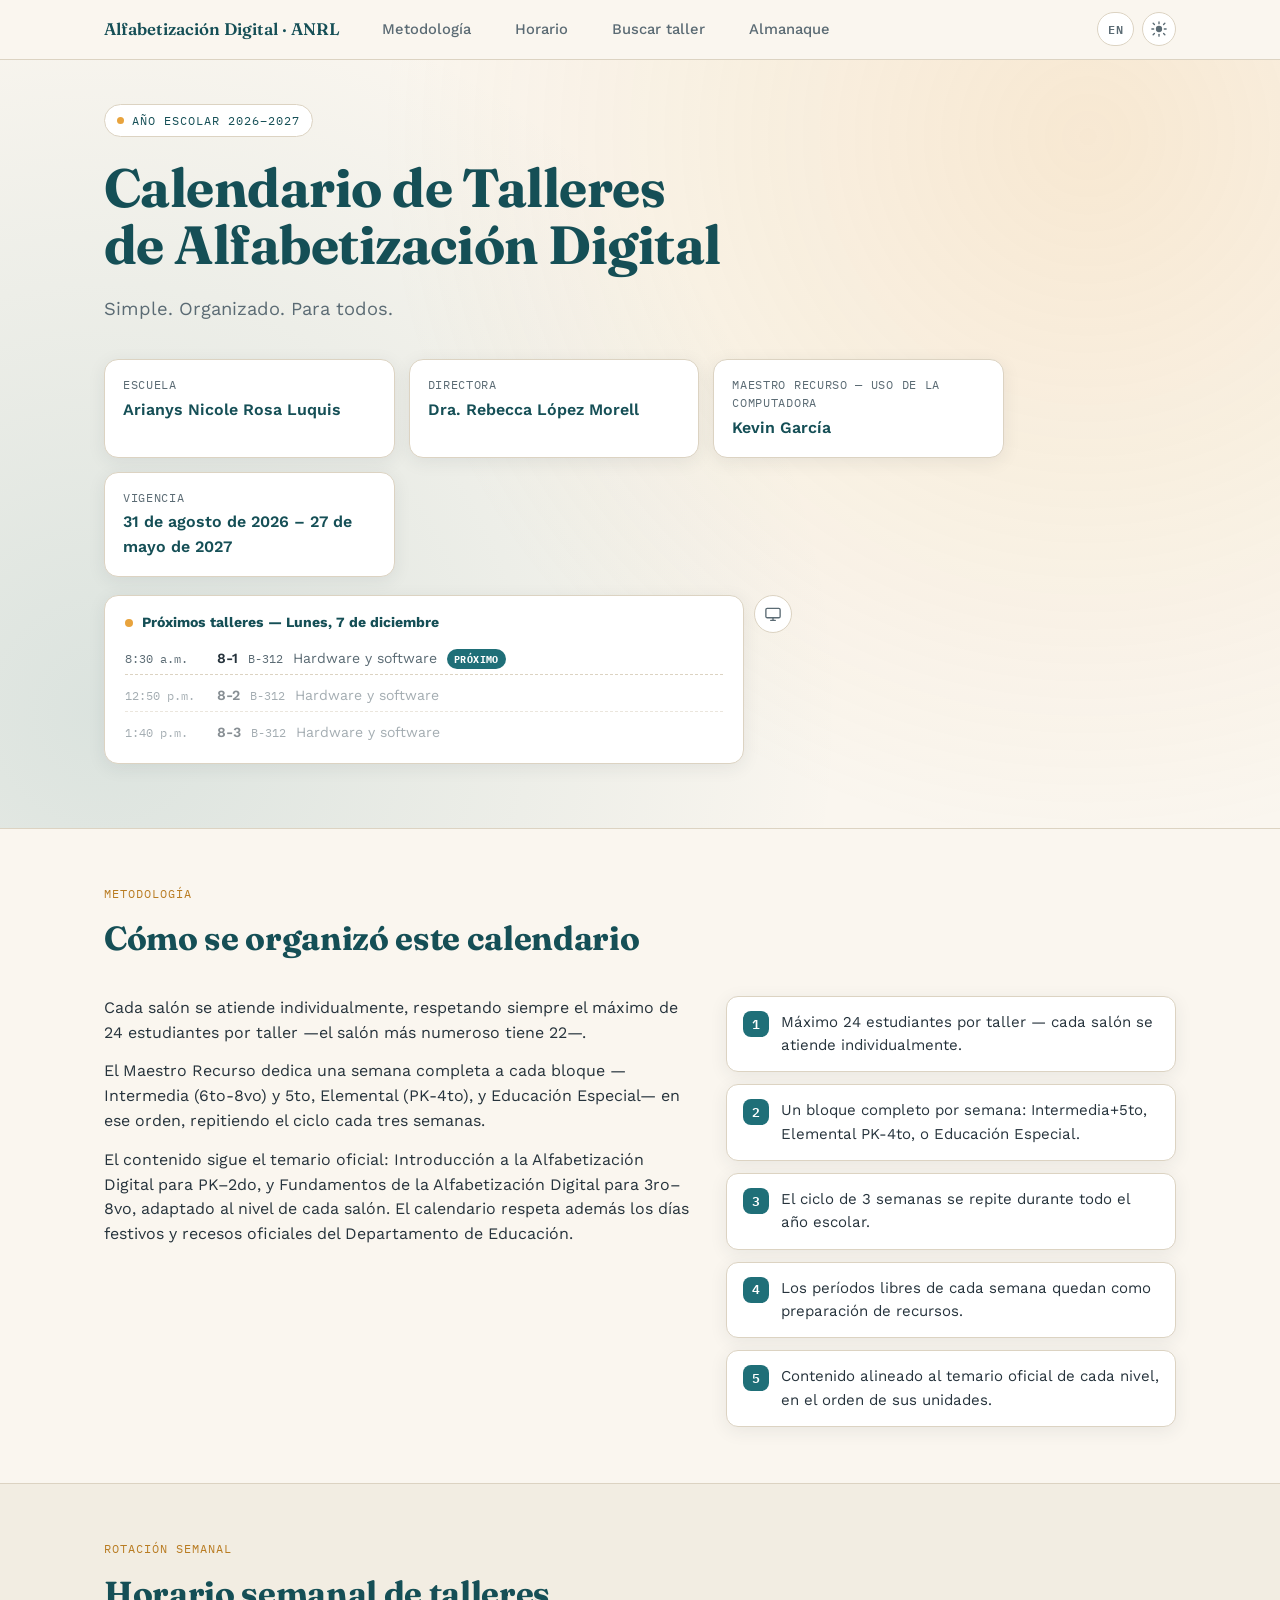
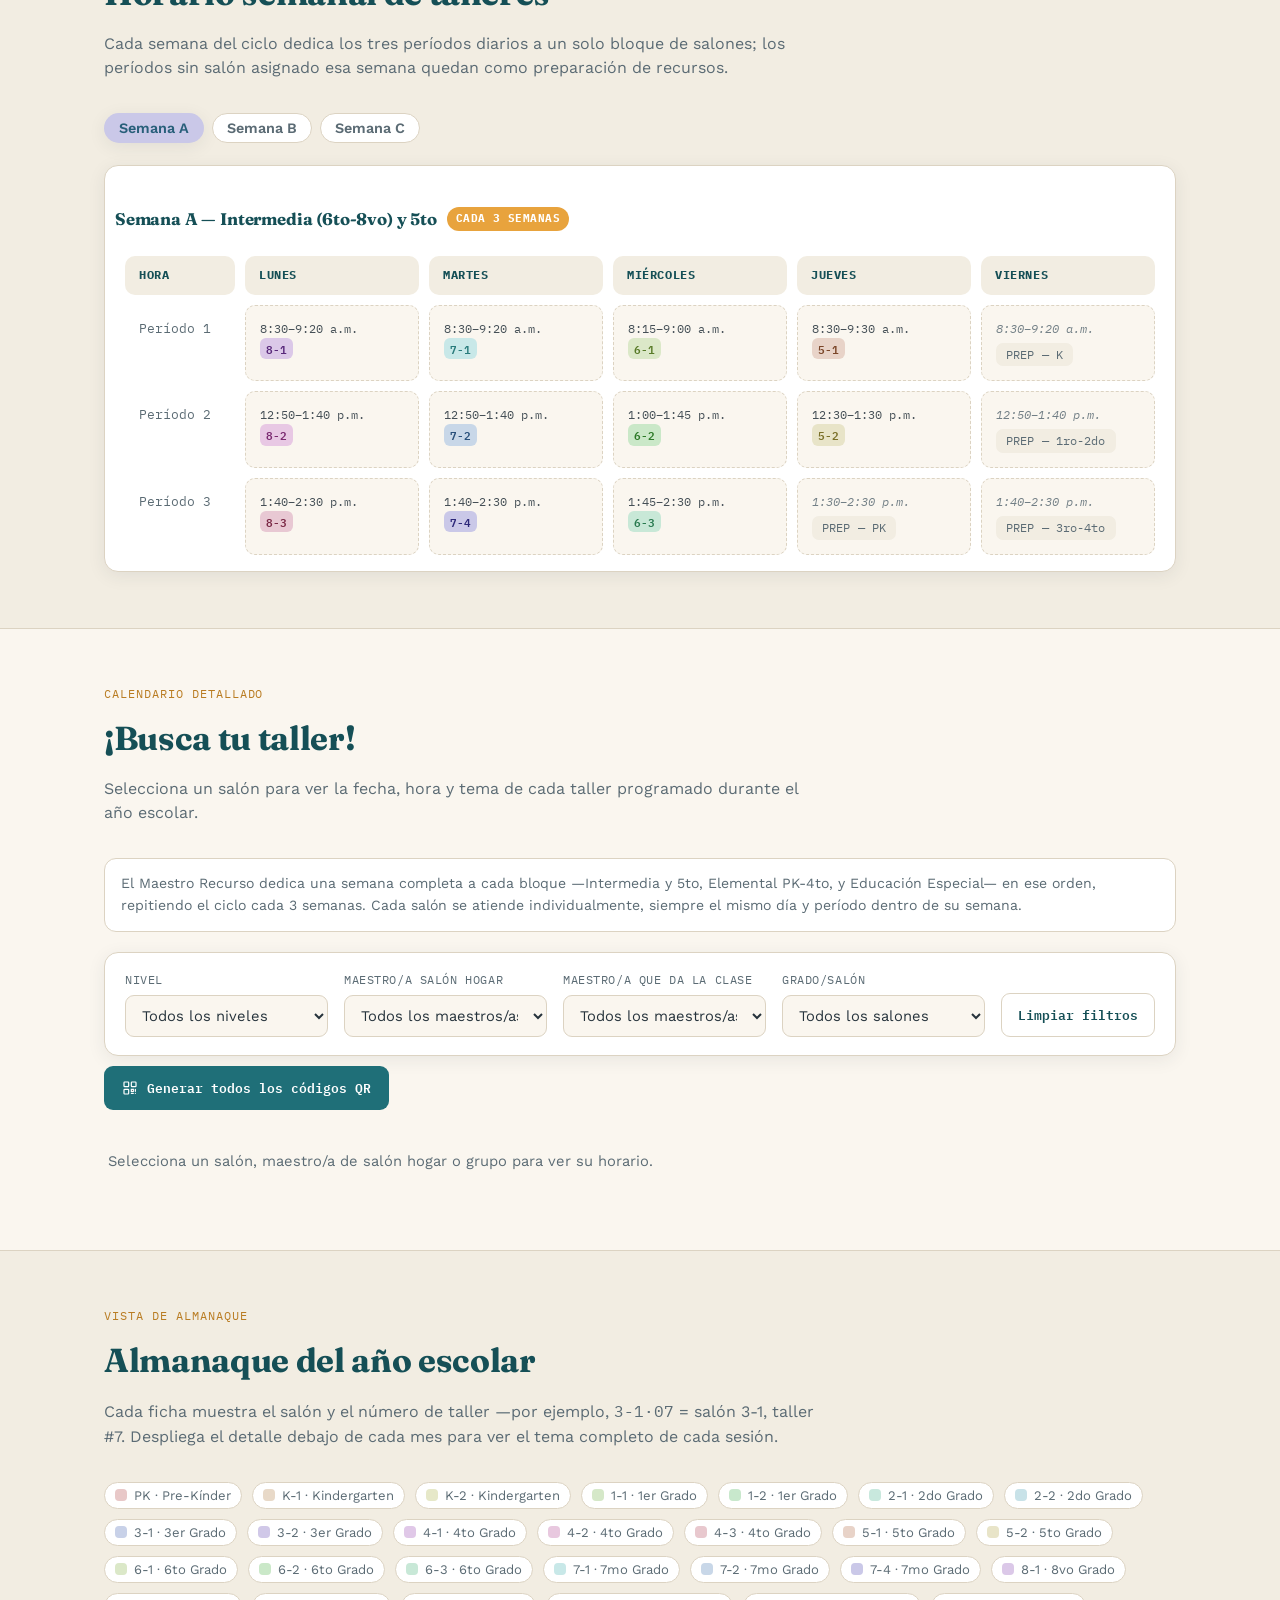
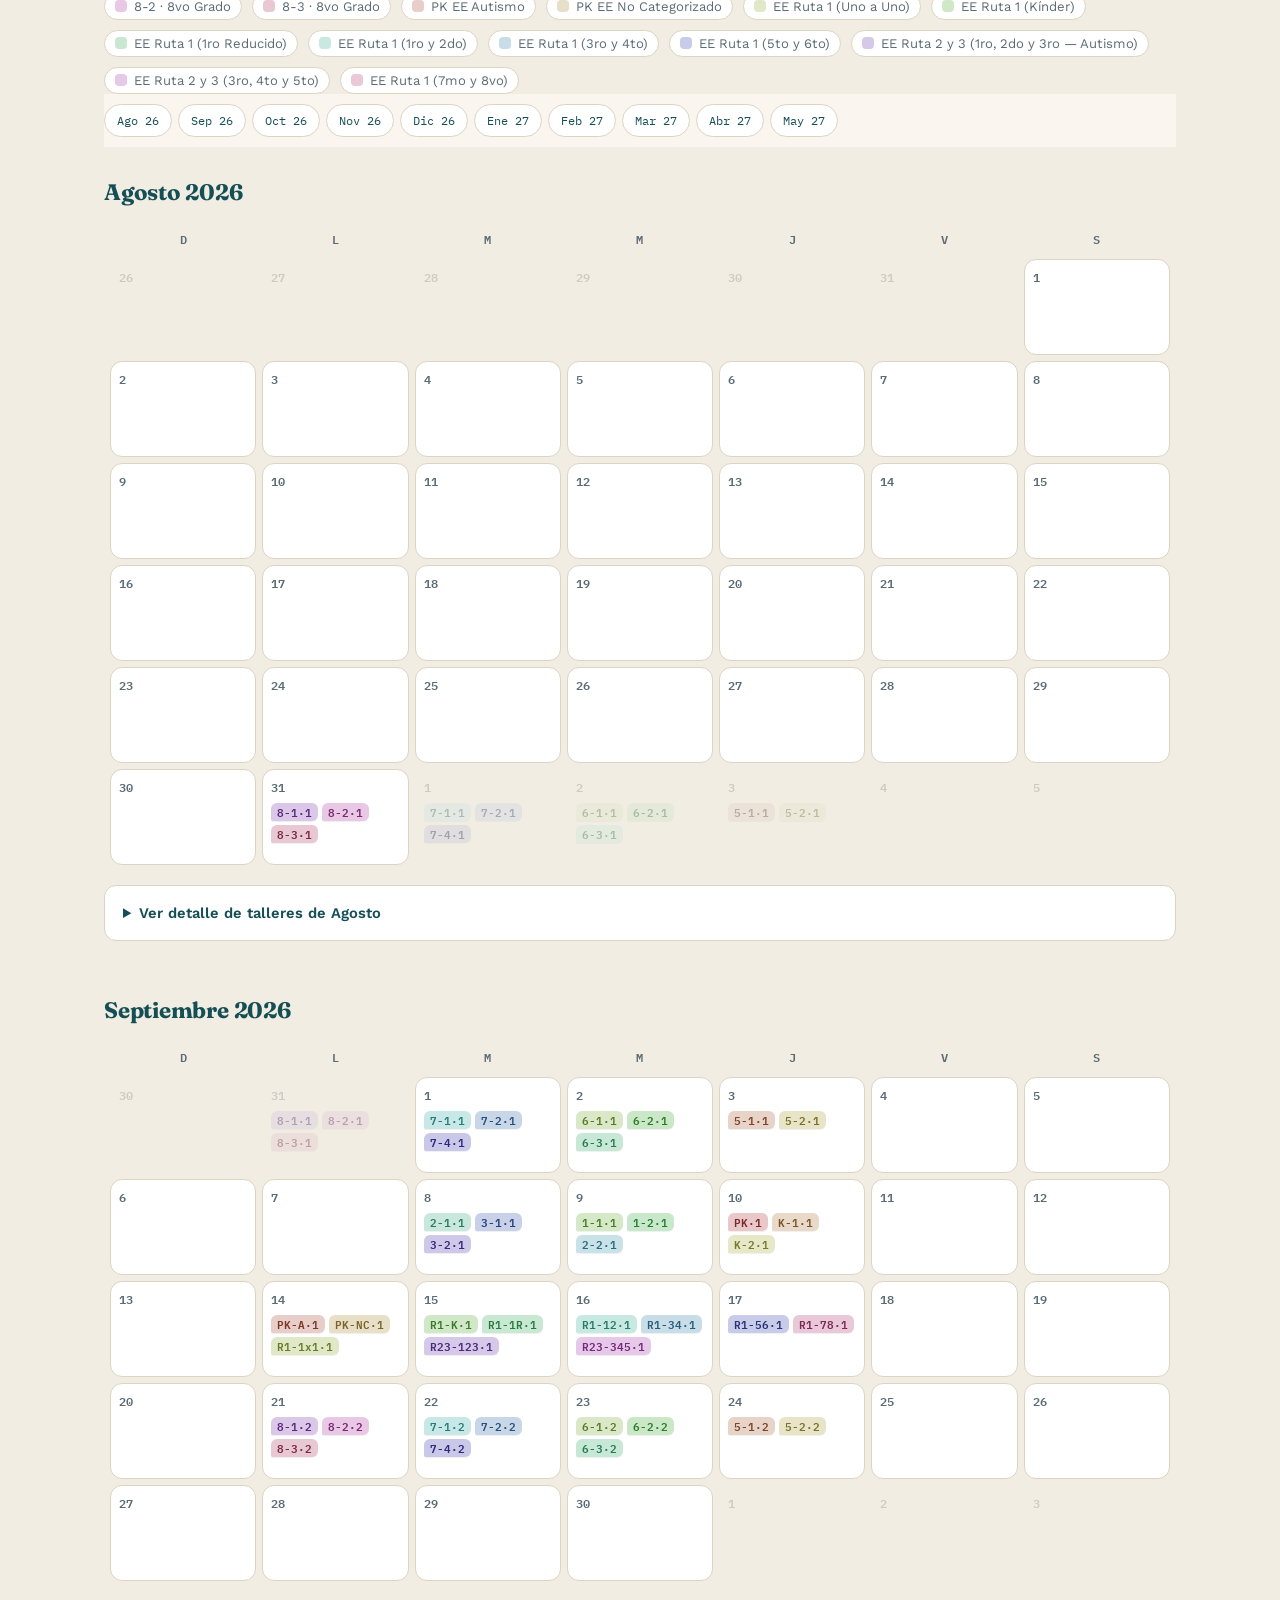
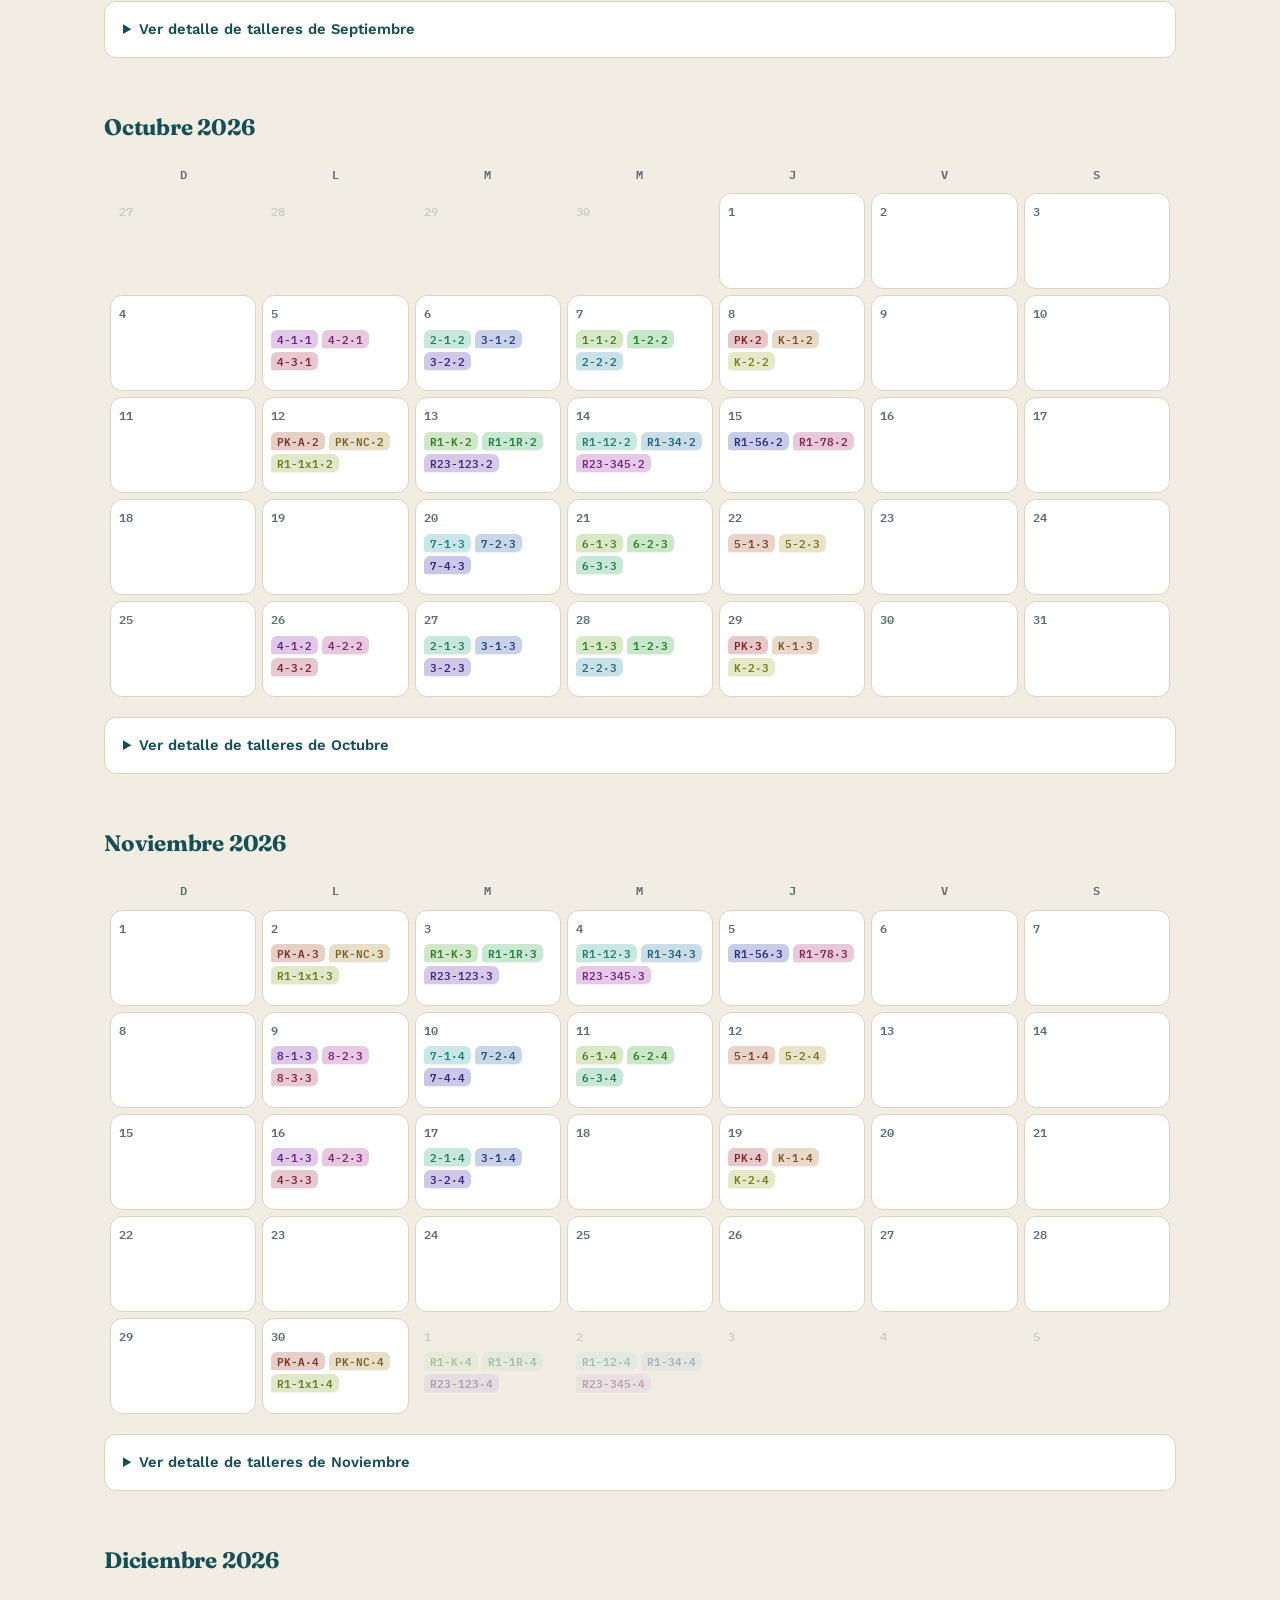
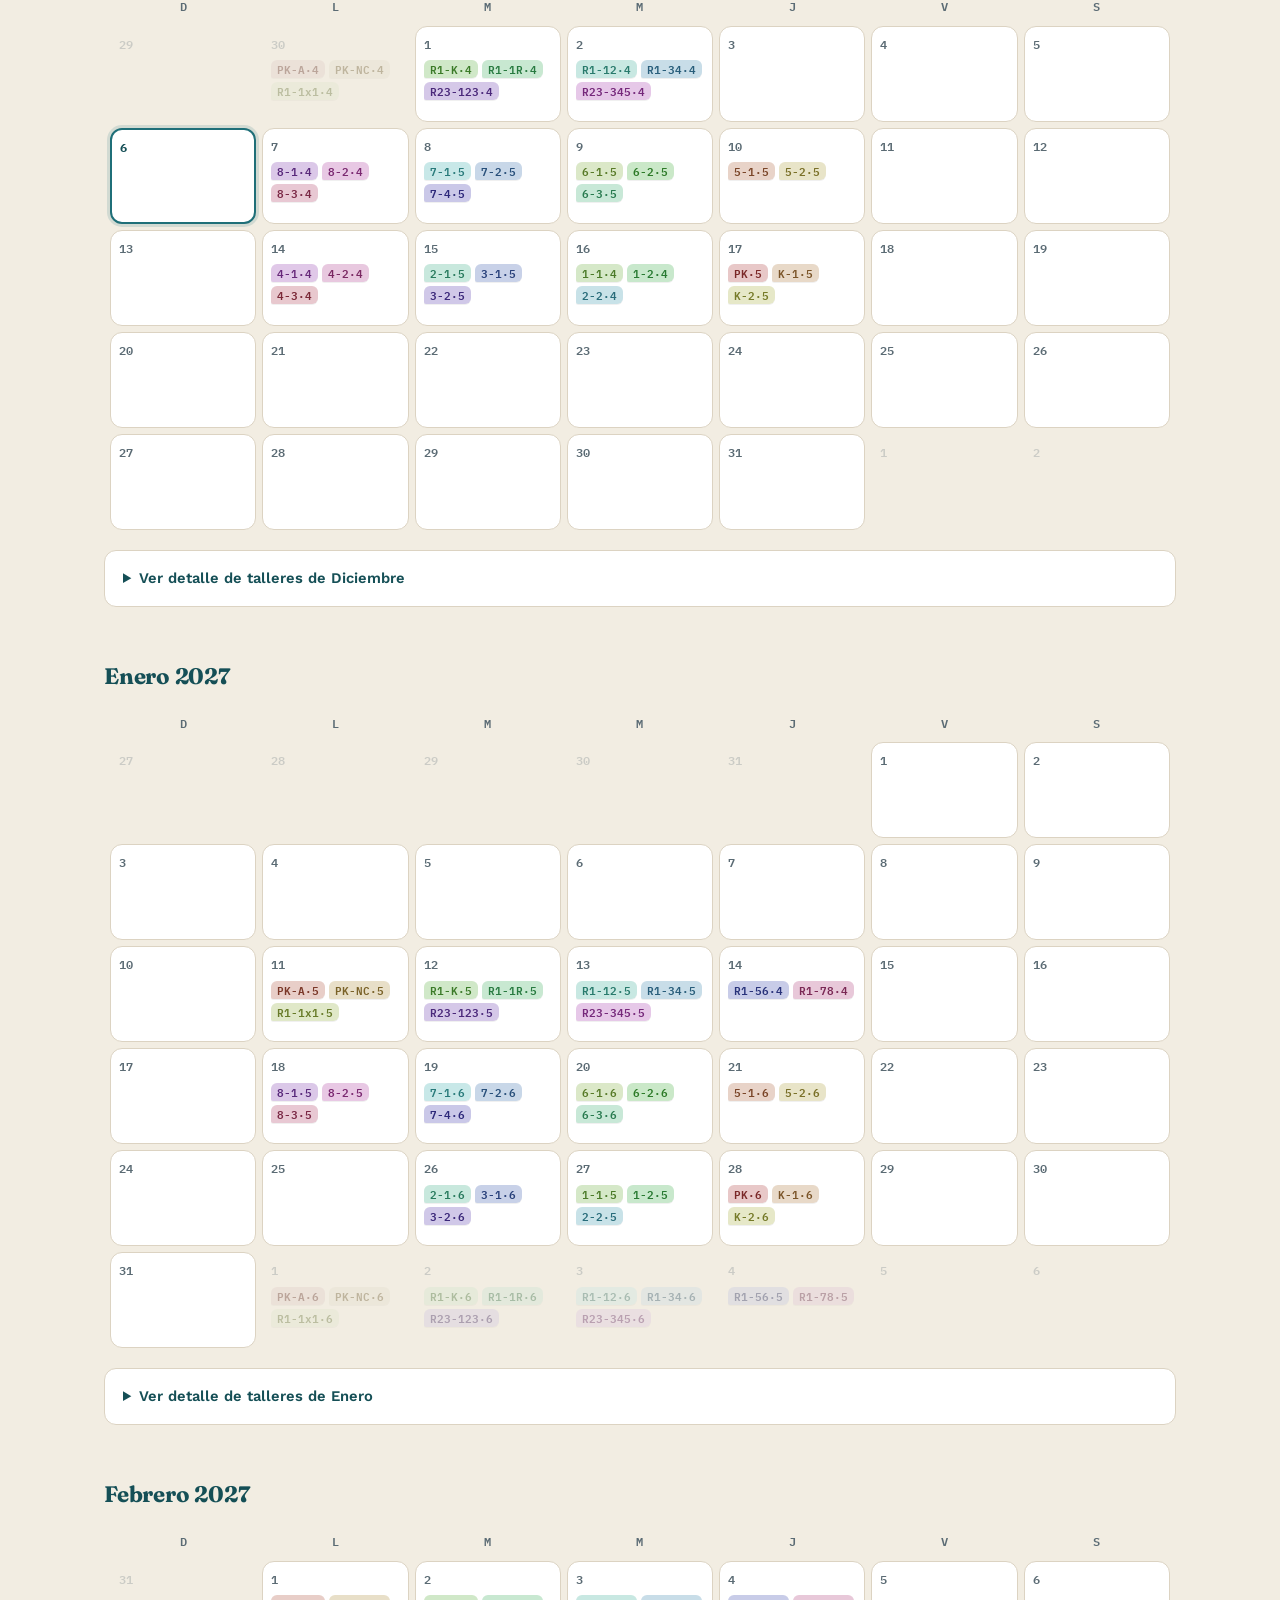
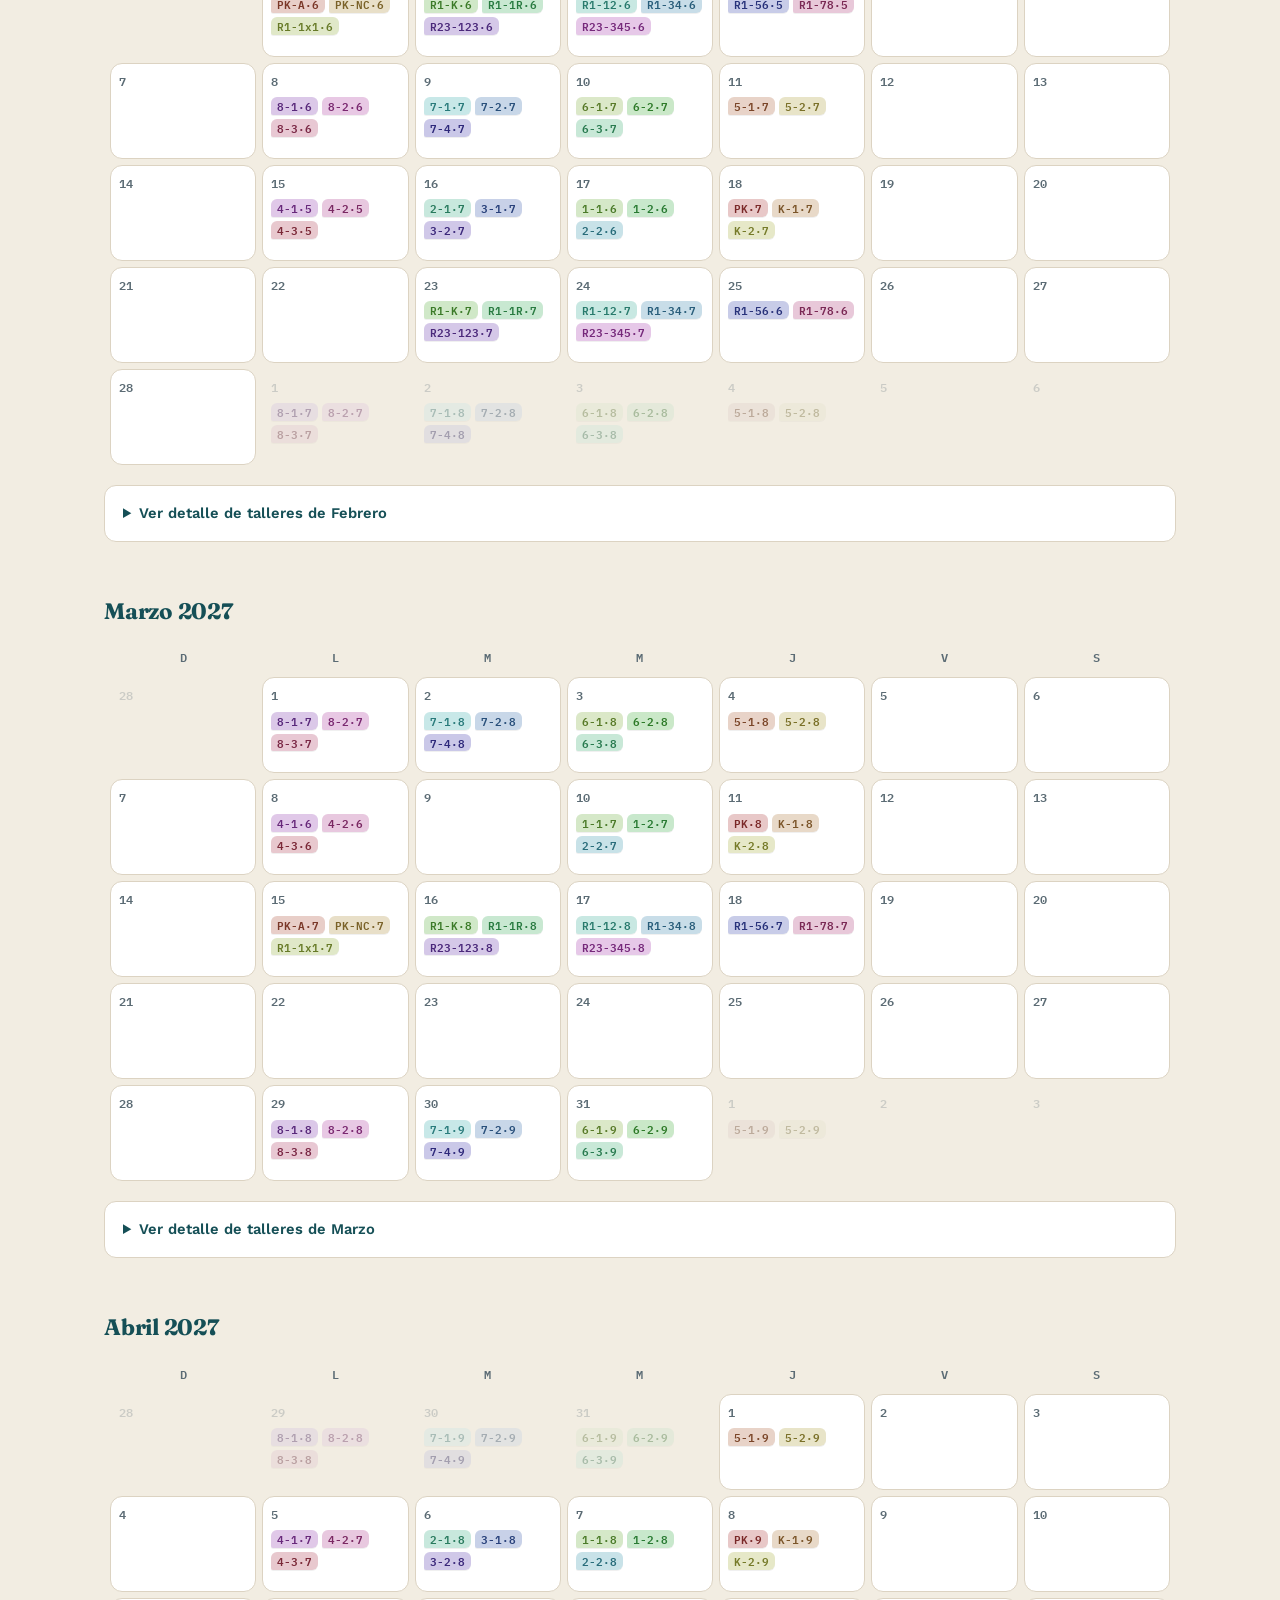
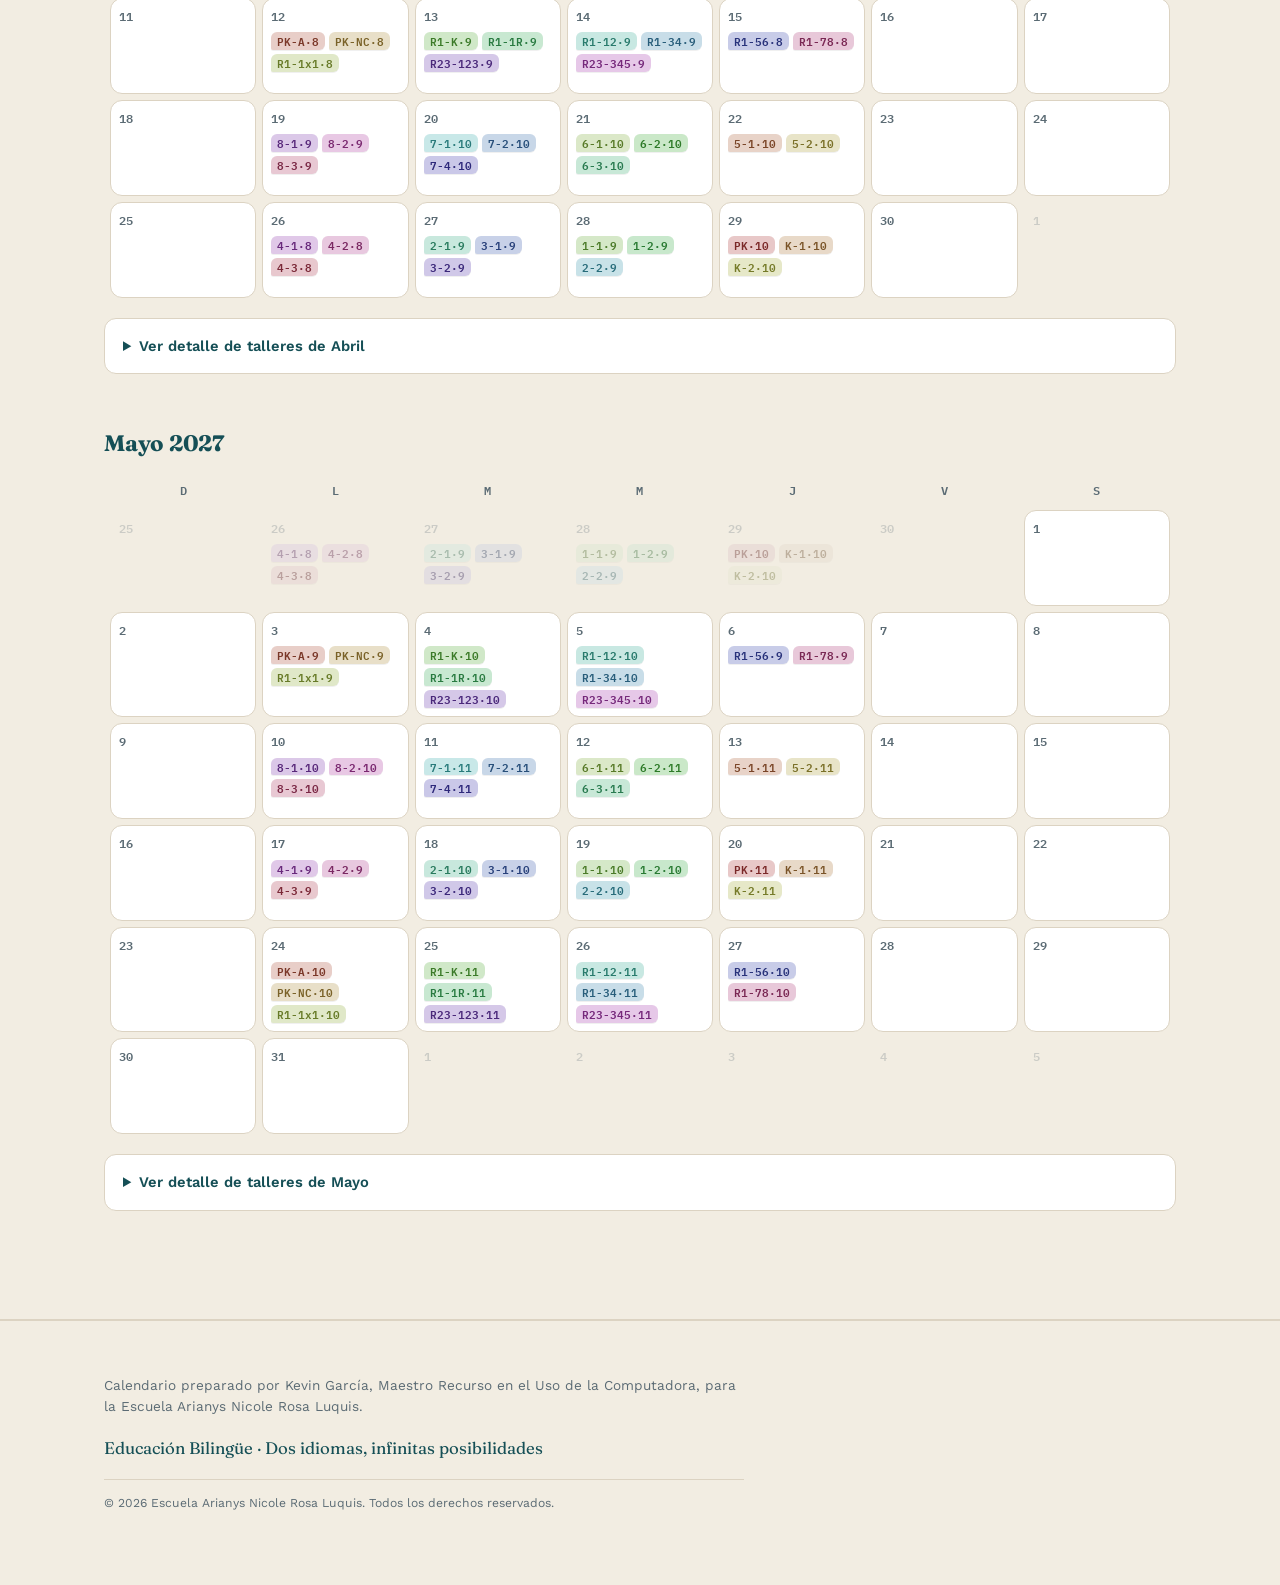
==== commit 3e213a0c: "Aplazar toda la semana del 28 de sept.–1 de oct. una semana, permanentemente Kevin no puede dar ning" ====
--- a/index.html
+++ b/index.html
@@ -369,61 +369,61 @@
   <td class="col-tema"><strong>Historia, evolución y cuidados de la computadora</strong><span class="desc">Cómo han cambiado las computadoras y cómo cuidarlas y usarlas correctamente en el salón.</span></td>
 </tr><tr>
   <td class="col-num">2</td>
-  <td class="col-fecha">1 de octubre de 2026<span class="wk">Jueves</span></td>
-  <td class="col-hora">1:30 p.m. – 2:30 p.m.</td>
-  <td class="col-unidad">Unidad 2</td>
-  <td class="col-tema"><strong>Tipos de computadoras</strong><span class="desc">Computadora de escritorio, portátil, tabletas, teléfonos inteligentes y consolas de juego.</span></td>
-</tr><tr>
-  <td class="col-num">3</td>
-  <td class="col-fecha">22 de octubre de 2026<span class="wk">Jueves</span></td>
-  <td class="col-hora">1:30 p.m. – 2:30 p.m.</td>
-  <td class="col-unidad">Unidad 3</td>
-  <td class="col-tema"><strong>Partes de la computadora de escritorio</strong><span class="desc">Torre, monitor, teclado, ratón y accesorios; también partes de la portátil y el iPad.</span></td>
-</tr><tr>
-  <td class="col-num">4</td>
-  <td class="col-fecha">12 de noviembre de 2026<span class="wk">Jueves</span></td>
-  <td class="col-hora">1:30 p.m. – 2:30 p.m.</td>
-  <td class="col-unidad">Unidad 4</td>
-  <td class="col-tema"><strong>Hardware y software</strong><span class="desc">Qué es hardware y software, y los dispositivos de entrada y salida.</span></td>
-</tr><tr>
-  <td class="col-num">5</td>
-  <td class="col-fecha">10 de diciembre de 2026<span class="wk">Jueves</span></td>
-  <td class="col-hora">1:30 p.m. – 2:30 p.m.</td>
-  <td class="col-unidad">Unidad 5</td>
-  <td class="col-tema"><strong>Dispositivos de almacenamiento</strong><span class="desc">Dónde y cómo se guarda la información en una computadora.</span></td>
-</tr><tr>
-  <td class="col-num">6</td>
-  <td class="col-fecha">21 de enero de 2027<span class="wk">Jueves</span></td>
+  <td class="col-fecha">8 de octubre de 2026<span class="wk">Jueves</span></td>
+  <td class="col-hora">1:30 p.m. – 2:30 p.m.</td>
+  <td class="col-unidad">Unidad 2</td>
+  <td class="col-tema"><strong>Tipos de computadoras</strong><span class="desc">Computadora de escritorio, portátil, tabletas, teléfonos inteligentes y consolas de juego.</span></td>
+</tr><tr>
+  <td class="col-num">3</td>
+  <td class="col-fecha">29 de octubre de 2026<span class="wk">Jueves</span></td>
+  <td class="col-hora">1:30 p.m. – 2:30 p.m.</td>
+  <td class="col-unidad">Unidad 3</td>
+  <td class="col-tema"><strong>Partes de la computadora de escritorio</strong><span class="desc">Torre, monitor, teclado, ratón y accesorios; también partes de la portátil y el iPad.</span></td>
+</tr><tr>
+  <td class="col-num">4</td>
+  <td class="col-fecha">19 de noviembre de 2026<span class="wk">Jueves</span></td>
+  <td class="col-hora">1:30 p.m. – 2:30 p.m.</td>
+  <td class="col-unidad">Unidad 4</td>
+  <td class="col-tema"><strong>Hardware y software</strong><span class="desc">Qué es hardware y software, y los dispositivos de entrada y salida.</span></td>
+</tr><tr>
+  <td class="col-num">5</td>
+  <td class="col-fecha">17 de diciembre de 2026<span class="wk">Jueves</span></td>
+  <td class="col-hora">1:30 p.m. – 2:30 p.m.</td>
+  <td class="col-unidad">Unidad 5</td>
+  <td class="col-tema"><strong>Dispositivos de almacenamiento</strong><span class="desc">Dónde y cómo se guarda la información en una computadora.</span></td>
+</tr><tr>
+  <td class="col-num">6</td>
+  <td class="col-fecha">28 de enero de 2027<span class="wk">Jueves</span></td>
   <td class="col-hora">1:30 p.m. – 2:30 p.m.</td>
   <td class="col-unidad">Unidad 6</td>
   <td class="col-tema"><strong>Sistemas operativos y navegadores</strong><span class="desc">Introducción a los sistemas operativos y a los navegadores de internet.</span></td>
 </tr><tr>
   <td class="col-num">7</td>
-  <td class="col-fecha">11 de febrero de 2027<span class="wk">Jueves</span></td>
+  <td class="col-fecha">18 de febrero de 2027<span class="wk">Jueves</span></td>
   <td class="col-hora">1:30 p.m. – 2:30 p.m.</td>
   <td class="col-unidad">Unidad 7</td>
   <td class="col-tema"><strong>Paint y WordPad</strong><span class="desc">Primeros pasos con herramientas sencillas de dibujo y escritura.</span></td>
 </tr><tr>
   <td class="col-num">8</td>
-  <td class="col-fecha">4 de marzo de 2027<span class="wk">Jueves</span></td>
+  <td class="col-fecha">11 de marzo de 2027<span class="wk">Jueves</span></td>
   <td class="col-hora">1:30 p.m. – 2:30 p.m.</td>
   <td class="col-unidad">Unidad 8</td>
   <td class="col-tema"><strong>Word, PowerPoint, Excel, Office 365, Outlook y Google</strong><span class="desc">Reconocimiento del logo, funciones y herramientas básicas de cada programa.</span></td>
 </tr><tr>
   <td class="col-num">9</td>
-  <td class="col-fecha">1 de abril de 2027<span class="wk">Jueves</span></td>
+  <td class="col-fecha">8 de abril de 2027<span class="wk">Jueves</span></td>
   <td class="col-hora">1:30 p.m. – 2:30 p.m.</td>
   <td class="col-unidad">Unidad 9</td>
   <td class="col-tema"><strong>Programación con Scratch</strong><span class="desc">Creación de secuencias sencillas con bloques de programación.</span></td>
 </tr><tr>
   <td class="col-num">10</td>
-  <td class="col-fecha">22 de abril de 2027<span class="wk">Jueves</span></td>
+  <td class="col-fecha">29 de abril de 2027<span class="wk">Jueves</span></td>
   <td class="col-hora">1:30 p.m. – 2:30 p.m.</td>
   <td class="col-unidad">Unidad 10</td>
   <td class="col-tema"><strong>Programación con Minecraft</strong><span class="desc">Creación de un proyecto con escenarios y elementos.</span></td>
 </tr><tr>
   <td class="col-num">11</td>
-  <td class="col-fecha">13 de mayo de 2027<span class="wk">Jueves</span></td>
+  <td class="col-fecha">20 de mayo de 2027<span class="wk">Jueves</span></td>
   <td class="col-hora">1:30 p.m. – 2:30 p.m.</td>
   <td class="col-unidad">Unidad 11</td>
   <td class="col-tema"><strong>Seguridad en la red</strong><span class="desc">Uso seguro de redes sociales y juegos electrónicos en línea.</span></td>
@@ -448,61 +448,61 @@
   <td class="col-tema"><strong>Historia, evolución y cuidados de la computadora</strong><span class="desc">Cómo han cambiado las computadoras y cómo cuidarlas y usarlas correctamente en el salón.</span></td>
 </tr><tr>
   <td class="col-num">2</td>
-  <td class="col-fecha">1 de octubre de 2026<span class="wk">Jueves</span></td>
-  <td class="col-hora">8:30 a.m. – 9:30 a.m.</td>
-  <td class="col-unidad">Unidad 2</td>
-  <td class="col-tema"><strong>Tipos de computadoras</strong><span class="desc">Computadora de escritorio, portátil, tabletas, teléfonos inteligentes y consolas de juego.</span></td>
-</tr><tr>
-  <td class="col-num">3</td>
-  <td class="col-fecha">22 de octubre de 2026<span class="wk">Jueves</span></td>
-  <td class="col-hora">8:30 a.m. – 9:30 a.m.</td>
-  <td class="col-unidad">Unidad 3</td>
-  <td class="col-tema"><strong>Partes de la computadora de escritorio</strong><span class="desc">Torre, monitor, teclado, ratón y accesorios; también partes de la portátil y el iPad.</span></td>
-</tr><tr>
-  <td class="col-num">4</td>
-  <td class="col-fecha">12 de noviembre de 2026<span class="wk">Jueves</span></td>
-  <td class="col-hora">8:30 a.m. – 9:30 a.m.</td>
-  <td class="col-unidad">Unidad 4</td>
-  <td class="col-tema"><strong>Hardware y software</strong><span class="desc">Qué es hardware y software, y los dispositivos de entrada y salida.</span></td>
-</tr><tr>
-  <td class="col-num">5</td>
-  <td class="col-fecha">10 de diciembre de 2026<span class="wk">Jueves</span></td>
-  <td class="col-hora">8:30 a.m. – 9:30 a.m.</td>
-  <td class="col-unidad">Unidad 5</td>
-  <td class="col-tema"><strong>Dispositivos de almacenamiento</strong><span class="desc">Dónde y cómo se guarda la información en una computadora.</span></td>
-</tr><tr>
-  <td class="col-num">6</td>
-  <td class="col-fecha">21 de enero de 2027<span class="wk">Jueves</span></td>
+  <td class="col-fecha">8 de octubre de 2026<span class="wk">Jueves</span></td>
+  <td class="col-hora">8:30 a.m. – 9:30 a.m.</td>
+  <td class="col-unidad">Unidad 2</td>
+  <td class="col-tema"><strong>Tipos de computadoras</strong><span class="desc">Computadora de escritorio, portátil, tabletas, teléfonos inteligentes y consolas de juego.</span></td>
+</tr><tr>
+  <td class="col-num">3</td>
+  <td class="col-fecha">29 de octubre de 2026<span class="wk">Jueves</span></td>
+  <td class="col-hora">8:30 a.m. – 9:30 a.m.</td>
+  <td class="col-unidad">Unidad 3</td>
+  <td class="col-tema"><strong>Partes de la computadora de escritorio</strong><span class="desc">Torre, monitor, teclado, ratón y accesorios; también partes de la portátil y el iPad.</span></td>
+</tr><tr>
+  <td class="col-num">4</td>
+  <td class="col-fecha">19 de noviembre de 2026<span class="wk">Jueves</span></td>
+  <td class="col-hora">8:30 a.m. – 9:30 a.m.</td>
+  <td class="col-unidad">Unidad 4</td>
+  <td class="col-tema"><strong>Hardware y software</strong><span class="desc">Qué es hardware y software, y los dispositivos de entrada y salida.</span></td>
+</tr><tr>
+  <td class="col-num">5</td>
+  <td class="col-fecha">17 de diciembre de 2026<span class="wk">Jueves</span></td>
+  <td class="col-hora">8:30 a.m. – 9:30 a.m.</td>
+  <td class="col-unidad">Unidad 5</td>
+  <td class="col-tema"><strong>Dispositivos de almacenamiento</strong><span class="desc">Dónde y cómo se guarda la información en una computadora.</span></td>
+</tr><tr>
+  <td class="col-num">6</td>
+  <td class="col-fecha">28 de enero de 2027<span class="wk">Jueves</span></td>
   <td class="col-hora">8:30 a.m. – 9:30 a.m.</td>
   <td class="col-unidad">Unidad 6</td>
   <td class="col-tema"><strong>Sistemas operativos y navegadores</strong><span class="desc">Introducción a los sistemas operativos y a los navegadores de internet.</span></td>
 </tr><tr>
   <td class="col-num">7</td>
-  <td class="col-fecha">11 de febrero de 2027<span class="wk">Jueves</span></td>
+  <td class="col-fecha">18 de febrero de 2027<span class="wk">Jueves</span></td>
   <td class="col-hora">8:30 a.m. – 9:30 a.m.</td>
   <td class="col-unidad">Unidad 7</td>
   <td class="col-tema"><strong>Paint y WordPad</strong><span class="desc">Primeros pasos con herramientas sencillas de dibujo y escritura.</span></td>
 </tr><tr>
   <td class="col-num">8</td>
-  <td class="col-fecha">4 de marzo de 2027<span class="wk">Jueves</span></td>
+  <td class="col-fecha">11 de marzo de 2027<span class="wk">Jueves</span></td>
   <td class="col-hora">8:30 a.m. – 9:30 a.m.</td>
   <td class="col-unidad">Unidad 8</td>
   <td class="col-tema"><strong>Word, PowerPoint, Excel, Office 365, Outlook y Google</strong><span class="desc">Reconocimiento del logo, funciones y herramientas básicas de cada programa.</span></td>
 </tr><tr>
   <td class="col-num">9</td>
-  <td class="col-fecha">1 de abril de 2027<span class="wk">Jueves</span></td>
+  <td class="col-fecha">8 de abril de 2027<span class="wk">Jueves</span></td>
   <td class="col-hora">8:30 a.m. – 9:30 a.m.</td>
   <td class="col-unidad">Unidad 9</td>
   <td class="col-tema"><strong>Programación con Scratch</strong><span class="desc">Creación de secuencias sencillas con bloques de programación.</span></td>
 </tr><tr>
   <td class="col-num">10</td>
-  <td class="col-fecha">22 de abril de 2027<span class="wk">Jueves</span></td>
+  <td class="col-fecha">29 de abril de 2027<span class="wk">Jueves</span></td>
   <td class="col-hora">8:30 a.m. – 9:30 a.m.</td>
   <td class="col-unidad">Unidad 10</td>
   <td class="col-tema"><strong>Programación con Minecraft</strong><span class="desc">Creación de un proyecto con escenarios y elementos.</span></td>
 </tr><tr>
   <td class="col-num">11</td>
-  <td class="col-fecha">13 de mayo de 2027<span class="wk">Jueves</span></td>
+  <td class="col-fecha">20 de mayo de 2027<span class="wk">Jueves</span></td>
   <td class="col-hora">8:30 a.m. – 9:30 a.m.</td>
   <td class="col-unidad">Unidad 11</td>
   <td class="col-tema"><strong>Seguridad en la red</strong><span class="desc">Uso seguro de redes sociales y juegos electrónicos en línea.</span></td>
@@ -527,61 +527,61 @@
   <td class="col-tema"><strong>Historia, evolución y cuidados de la computadora</strong><span class="desc">Cómo han cambiado las computadoras y cómo cuidarlas y usarlas correctamente en el salón.</span></td>
 </tr><tr>
   <td class="col-num">2</td>
-  <td class="col-fecha">1 de octubre de 2026<span class="wk">Jueves</span></td>
-  <td class="col-hora">12:30 p.m. – 1:30 p.m.</td>
-  <td class="col-unidad">Unidad 2</td>
-  <td class="col-tema"><strong>Tipos de computadoras</strong><span class="desc">Computadora de escritorio, portátil, tabletas, teléfonos inteligentes y consolas de juego.</span></td>
-</tr><tr>
-  <td class="col-num">3</td>
-  <td class="col-fecha">22 de octubre de 2026<span class="wk">Jueves</span></td>
-  <td class="col-hora">12:30 p.m. – 1:30 p.m.</td>
-  <td class="col-unidad">Unidad 3</td>
-  <td class="col-tema"><strong>Partes de la computadora de escritorio</strong><span class="desc">Torre, monitor, teclado, ratón y accesorios; también partes de la portátil y el iPad.</span></td>
-</tr><tr>
-  <td class="col-num">4</td>
-  <td class="col-fecha">12 de noviembre de 2026<span class="wk">Jueves</span></td>
-  <td class="col-hora">12:30 p.m. – 1:30 p.m.</td>
-  <td class="col-unidad">Unidad 4</td>
-  <td class="col-tema"><strong>Hardware y software</strong><span class="desc">Qué es hardware y software, y los dispositivos de entrada y salida.</span></td>
-</tr><tr>
-  <td class="col-num">5</td>
-  <td class="col-fecha">10 de diciembre de 2026<span class="wk">Jueves</span></td>
-  <td class="col-hora">12:30 p.m. – 1:30 p.m.</td>
-  <td class="col-unidad">Unidad 5</td>
-  <td class="col-tema"><strong>Dispositivos de almacenamiento</strong><span class="desc">Dónde y cómo se guarda la información en una computadora.</span></td>
-</tr><tr>
-  <td class="col-num">6</td>
-  <td class="col-fecha">21 de enero de 2027<span class="wk">Jueves</span></td>
+  <td class="col-fecha">8 de octubre de 2026<span class="wk">Jueves</span></td>
+  <td class="col-hora">12:30 p.m. – 1:30 p.m.</td>
+  <td class="col-unidad">Unidad 2</td>
+  <td class="col-tema"><strong>Tipos de computadoras</strong><span class="desc">Computadora de escritorio, portátil, tabletas, teléfonos inteligentes y consolas de juego.</span></td>
+</tr><tr>
+  <td class="col-num">3</td>
+  <td class="col-fecha">29 de octubre de 2026<span class="wk">Jueves</span></td>
+  <td class="col-hora">12:30 p.m. – 1:30 p.m.</td>
+  <td class="col-unidad">Unidad 3</td>
+  <td class="col-tema"><strong>Partes de la computadora de escritorio</strong><span class="desc">Torre, monitor, teclado, ratón y accesorios; también partes de la portátil y el iPad.</span></td>
+</tr><tr>
+  <td class="col-num">4</td>
+  <td class="col-fecha">19 de noviembre de 2026<span class="wk">Jueves</span></td>
+  <td class="col-hora">12:30 p.m. – 1:30 p.m.</td>
+  <td class="col-unidad">Unidad 4</td>
+  <td class="col-tema"><strong>Hardware y software</strong><span class="desc">Qué es hardware y software, y los dispositivos de entrada y salida.</span></td>
+</tr><tr>
+  <td class="col-num">5</td>
+  <td class="col-fecha">17 de diciembre de 2026<span class="wk">Jueves</span></td>
+  <td class="col-hora">12:30 p.m. – 1:30 p.m.</td>
+  <td class="col-unidad">Unidad 5</td>
+  <td class="col-tema"><strong>Dispositivos de almacenamiento</strong><span class="desc">Dónde y cómo se guarda la información en una computadora.</span></td>
+</tr><tr>
+  <td class="col-num">6</td>
+  <td class="col-fecha">28 de enero de 2027<span class="wk">Jueves</span></td>
   <td class="col-hora">12:30 p.m. – 1:30 p.m.</td>
   <td class="col-unidad">Unidad 6</td>
   <td class="col-tema"><strong>Sistemas operativos y navegadores</strong><span class="desc">Introducción a los sistemas operativos y a los navegadores de internet.</span></td>
 </tr><tr>
   <td class="col-num">7</td>
-  <td class="col-fecha">11 de febrero de 2027<span class="wk">Jueves</span></td>
+  <td class="col-fecha">18 de febrero de 2027<span class="wk">Jueves</span></td>
   <td class="col-hora">12:30 p.m. – 1:30 p.m.</td>
   <td class="col-unidad">Unidad 7</td>
   <td class="col-tema"><strong>Paint y WordPad</strong><span class="desc">Primeros pasos con herramientas sencillas de dibujo y escritura.</span></td>
 </tr><tr>
   <td class="col-num">8</td>
-  <td class="col-fecha">4 de marzo de 2027<span class="wk">Jueves</span></td>
+  <td class="col-fecha">11 de marzo de 2027<span class="wk">Jueves</span></td>
   <td class="col-hora">12:30 p.m. – 1:30 p.m.</td>
   <td class="col-unidad">Unidad 8</td>
   <td class="col-tema"><strong>Word, PowerPoint, Excel, Office 365, Outlook y Google</strong><span class="desc">Reconocimiento del logo, funciones y herramientas básicas de cada programa.</span></td>
 </tr><tr>
   <td class="col-num">9</td>
-  <td class="col-fecha">1 de abril de 2027<span class="wk">Jueves</span></td>
+  <td class="col-fecha">8 de abril de 2027<span class="wk">Jueves</span></td>
   <td class="col-hora">12:30 p.m. – 1:30 p.m.</td>
   <td class="col-unidad">Unidad 9</td>
   <td class="col-tema"><strong>Programación con Scratch</strong><span class="desc">Creación de secuencias sencillas con bloques de programación.</span></td>
 </tr><tr>
   <td class="col-num">10</td>
-  <td class="col-fecha">22 de abril de 2027<span class="wk">Jueves</span></td>
+  <td class="col-fecha">29 de abril de 2027<span class="wk">Jueves</span></td>
   <td class="col-hora">12:30 p.m. – 1:30 p.m.</td>
   <td class="col-unidad">Unidad 10</td>
   <td class="col-tema"><strong>Programación con Minecraft</strong><span class="desc">Creación de un proyecto con escenarios y elementos.</span></td>
 </tr><tr>
   <td class="col-num">11</td>
-  <td class="col-fecha">13 de mayo de 2027<span class="wk">Jueves</span></td>
+  <td class="col-fecha">20 de mayo de 2027<span class="wk">Jueves</span></td>
   <td class="col-hora">12:30 p.m. – 1:30 p.m.</td>
   <td class="col-unidad">Unidad 11</td>
   <td class="col-tema"><strong>Seguridad en la red</strong><span class="desc">Uso seguro de redes sociales y juegos electrónicos en línea.</span></td>
@@ -606,55 +606,55 @@
   <td class="col-tema"><strong>Historia, evolución y cuidados de la computadora</strong><span class="desc">Cómo han cambiado las computadoras y cómo cuidarlas y usarlas correctamente en el salón.</span></td>
 </tr><tr>
   <td class="col-num">2</td>
-  <td class="col-fecha">30 de septiembre de 2026<span class="wk">Miércoles</span></td>
+  <td class="col-fecha">7 de octubre de 2026<span class="wk">Miércoles</span></td>
   <td class="col-hora">8:15 a.m. – 9:15 a.m.</td>
   <td class="col-unidad">Unidad 2</td>
   <td class="col-tema"><strong>Tipos de computadoras</strong><span class="desc">Computadora de escritorio, portátil, tabletas, teléfonos inteligentes y consolas de juego.</span></td>
 </tr><tr>
   <td class="col-num">3</td>
-  <td class="col-fecha">21 de octubre de 2026<span class="wk">Miércoles</span></td>
+  <td class="col-fecha">28 de octubre de 2026<span class="wk">Miércoles</span></td>
   <td class="col-hora">8:15 a.m. – 9:15 a.m.</td>
   <td class="col-unidad">Unidad 3</td>
   <td class="col-tema"><strong>Partes de la computadora de escritorio</strong><span class="desc">Torre, monitor, teclado, ratón y accesorios; también partes de la portátil y el iPad.</span></td>
 </tr><tr>
   <td class="col-num">4</td>
-  <td class="col-fecha">9 de diciembre de 2026<span class="wk">Miércoles</span></td>
+  <td class="col-fecha">16 de diciembre de 2026<span class="wk">Miércoles</span></td>
   <td class="col-hora">8:15 a.m. – 9:15 a.m.</td>
   <td class="col-unidad">Unidad 4</td>
   <td class="col-tema"><strong>Hardware y software</strong><span class="desc">Qué es hardware y software, y los dispositivos de entrada y salida.</span></td>
 </tr><tr>
   <td class="col-num">5</td>
-  <td class="col-fecha">20 de enero de 2027<span class="wk">Miércoles</span></td>
+  <td class="col-fecha">27 de enero de 2027<span class="wk">Miércoles</span></td>
   <td class="col-hora">8:15 a.m. – 9:15 a.m.</td>
   <td class="col-unidad">Unidad 5</td>
   <td class="col-tema"><strong>Dispositivos de almacenamiento</strong><span class="desc">Dónde y cómo se guarda la información en una computadora.</span></td>
 </tr><tr>
   <td class="col-num">6</td>
-  <td class="col-fecha">10 de febrero de 2027<span class="wk">Miércoles</span></td>
+  <td class="col-fecha">17 de febrero de 2027<span class="wk">Miércoles</span></td>
   <td class="col-hora">8:15 a.m. – 9:15 a.m.</td>
   <td class="col-unidad">Unidad 6</td>
   <td class="col-tema"><strong>Sistemas operativos y navegadores</strong><span class="desc">Introducción a los sistemas operativos y a los navegadores de internet.</span></td>
 </tr><tr>
   <td class="col-num">7</td>
-  <td class="col-fecha">3 de marzo de 2027<span class="wk">Miércoles</span></td>
+  <td class="col-fecha">10 de marzo de 2027<span class="wk">Miércoles</span></td>
   <td class="col-hora">8:15 a.m. – 9:15 a.m.</td>
   <td class="col-unidad">Unidad 7</td>
   <td class="col-tema"><strong>Paint y WordPad</strong><span class="desc">Primeros pasos con herramientas sencillas de dibujo y escritura.</span></td>
 </tr><tr>
   <td class="col-num">8</td>
-  <td class="col-fecha">31 de marzo de 2027<span class="wk">Miércoles</span></td>
+  <td class="col-fecha">7 de abril de 2027<span class="wk">Miércoles</span></td>
   <td class="col-hora">8:15 a.m. – 9:15 a.m.</td>
   <td class="col-unidad">Unidad 8</td>
   <td class="col-tema"><strong>Word, PowerPoint, Excel, Office 365, Outlook y Google</strong><span class="desc">Reconocimiento del logo, funciones y herramientas básicas de cada programa.</span></td>
 </tr><tr>
   <td class="col-num">9</td>
-  <td class="col-fecha">21 de abril de 2027<span class="wk">Miércoles</span></td>
+  <td class="col-fecha">28 de abril de 2027<span class="wk">Miércoles</span></td>
   <td class="col-hora">8:15 a.m. – 9:15 a.m.</td>
   <td class="col-unidad">Unidad 9</td>
   <td class="col-tema"><strong>Programación con Scratch</strong><span class="desc">Creación de secuencias sencillas con bloques de programación.</span></td>
 </tr><tr>
   <td class="col-num">10</td>
-  <td class="col-fecha">12 de mayo de 2027<span class="wk">Miércoles</span></td>
+  <td class="col-fecha">19 de mayo de 2027<span class="wk">Miércoles</span></td>
   <td class="col-hora">8:15 a.m. – 9:15 a.m.</td>
   <td class="col-unidad">Unidad 10</td>
   <td class="col-tema"><strong>Programación con Minecraft</strong><span class="desc">Creación de un proyecto con escenarios y elementos.</span></td>
@@ -679,55 +679,55 @@
   <td class="col-tema"><strong>Historia, evolución y cuidados de la computadora</strong><span class="desc">Cómo han cambiado las computadoras y cómo cuidarlas y usarlas correctamente en el salón.</span></td>
 </tr><tr>
   <td class="col-num">2</td>
-  <td class="col-fecha">30 de septiembre de 2026<span class="wk">Miércoles</span></td>
-  <td class="col-hora">12:50 p.m. – 1:40 p.m.</td>
-  <td class="col-unidad">Unidad 2</td>
-  <td class="col-tema"><strong>Tipos de computadoras</strong><span class="desc">Computadora de escritorio, portátil, tabletas, teléfonos inteligentes y consolas de juego.</span></td>
-</tr><tr>
-  <td class="col-num">3</td>
-  <td class="col-fecha">21 de octubre de 2026<span class="wk">Miércoles</span></td>
-  <td class="col-hora">12:50 p.m. – 1:40 p.m.</td>
-  <td class="col-unidad">Unidad 3</td>
-  <td class="col-tema"><strong>Partes de la computadora de escritorio</strong><span class="desc">Torre, monitor, teclado, ratón y accesorios; también partes de la portátil y el iPad.</span></td>
-</tr><tr>
-  <td class="col-num">4</td>
-  <td class="col-fecha">9 de diciembre de 2026<span class="wk">Miércoles</span></td>
-  <td class="col-hora">12:50 p.m. – 1:40 p.m.</td>
-  <td class="col-unidad">Unidad 4</td>
-  <td class="col-tema"><strong>Hardware y software</strong><span class="desc">Qué es hardware y software, y los dispositivos de entrada y salida.</span></td>
-</tr><tr>
-  <td class="col-num">5</td>
-  <td class="col-fecha">20 de enero de 2027<span class="wk">Miércoles</span></td>
-  <td class="col-hora">12:50 p.m. – 1:40 p.m.</td>
-  <td class="col-unidad">Unidad 5</td>
-  <td class="col-tema"><strong>Dispositivos de almacenamiento</strong><span class="desc">Dónde y cómo se guarda la información en una computadora.</span></td>
-</tr><tr>
-  <td class="col-num">6</td>
-  <td class="col-fecha">10 de febrero de 2027<span class="wk">Miércoles</span></td>
+  <td class="col-fecha">7 de octubre de 2026<span class="wk">Miércoles</span></td>
+  <td class="col-hora">12:50 p.m. – 1:40 p.m.</td>
+  <td class="col-unidad">Unidad 2</td>
+  <td class="col-tema"><strong>Tipos de computadoras</strong><span class="desc">Computadora de escritorio, portátil, tabletas, teléfonos inteligentes y consolas de juego.</span></td>
+</tr><tr>
+  <td class="col-num">3</td>
+  <td class="col-fecha">28 de octubre de 2026<span class="wk">Miércoles</span></td>
+  <td class="col-hora">12:50 p.m. – 1:40 p.m.</td>
+  <td class="col-unidad">Unidad 3</td>
+  <td class="col-tema"><strong>Partes de la computadora de escritorio</strong><span class="desc">Torre, monitor, teclado, ratón y accesorios; también partes de la portátil y el iPad.</span></td>
+</tr><tr>
+  <td class="col-num">4</td>
+  <td class="col-fecha">16 de diciembre de 2026<span class="wk">Miércoles</span></td>
+  <td class="col-hora">12:50 p.m. – 1:40 p.m.</td>
+  <td class="col-unidad">Unidad 4</td>
+  <td class="col-tema"><strong>Hardware y software</strong><span class="desc">Qué es hardware y software, y los dispositivos de entrada y salida.</span></td>
+</tr><tr>
+  <td class="col-num">5</td>
+  <td class="col-fecha">27 de enero de 2027<span class="wk">Miércoles</span></td>
+  <td class="col-hora">12:50 p.m. – 1:40 p.m.</td>
+  <td class="col-unidad">Unidad 5</td>
+  <td class="col-tema"><strong>Dispositivos de almacenamiento</strong><span class="desc">Dónde y cómo se guarda la información en una computadora.</span></td>
+</tr><tr>
+  <td class="col-num">6</td>
+  <td class="col-fecha">17 de febrero de 2027<span class="wk">Miércoles</span></td>
   <td class="col-hora">12:50 p.m. – 1:40 p.m.</td>
   <td class="col-unidad">Unidad 6</td>
   <td class="col-tema"><strong>Sistemas operativos y navegadores</strong><span class="desc">Introducción a los sistemas operativos y a los navegadores de internet.</span></td>
 </tr><tr>
   <td class="col-num">7</td>
-  <td class="col-fecha">3 de marzo de 2027<span class="wk">Miércoles</span></td>
+  <td class="col-fecha">10 de marzo de 2027<span class="wk">Miércoles</span></td>
   <td class="col-hora">12:50 p.m. – 1:40 p.m.</td>
   <td class="col-unidad">Unidad 7</td>
   <td class="col-tema"><strong>Paint y WordPad</strong><span class="desc">Primeros pasos con herramientas sencillas de dibujo y escritura.</span></td>
 </tr><tr>
   <td class="col-num">8</td>
-  <td class="col-fecha">31 de marzo de 2027<span class="wk">Miércoles</span></td>
+  <td class="col-fecha">7 de abril de 2027<span class="wk">Miércoles</span></td>
   <td class="col-hora">12:50 p.m. – 1:40 p.m.</td>
   <td class="col-unidad">Unidad 8</td>
   <td class="col-tema"><strong>Word, PowerPoint, Excel, Office 365, Outlook y Google</strong><span class="desc">Reconocimiento del logo, funciones y herramientas básicas de cada programa.</span></td>
 </tr><tr>
   <td class="col-num">9</td>
-  <td class="col-fecha">21 de abril de 2027<span class="wk">Miércoles</span></td>
+  <td class="col-fecha">28 de abril de 2027<span class="wk">Miércoles</span></td>
   <td class="col-hora">12:50 p.m. – 1:40 p.m.</td>
   <td class="col-unidad">Unidad 9</td>
   <td class="col-tema"><strong>Programación con Scratch</strong><span class="desc">Creación de secuencias sencillas con bloques de programación.</span></td>
 </tr><tr>
   <td class="col-num">10</td>
-  <td class="col-fecha">12 de mayo de 2027<span class="wk">Miércoles</span></td>
+  <td class="col-fecha">19 de mayo de 2027<span class="wk">Miércoles</span></td>
   <td class="col-hora">12:50 p.m. – 1:40 p.m.</td>
   <td class="col-unidad">Unidad 10</td>
   <td class="col-tema"><strong>Programación con Minecraft</strong><span class="desc">Creación de un proyecto con escenarios y elementos.</span></td>
@@ -752,55 +752,55 @@
   <td class="col-tema"><strong>Historia, evolución y cuidados de la computadora</strong><span class="desc">Cómo han cambiado las computadoras y cómo cuidarlas y usarlas correctamente en el salón.</span></td>
 </tr><tr>
   <td class="col-num">2</td>
-  <td class="col-fecha">29 de septiembre de 2026<span class="wk">Martes</span></td>
-  <td class="col-hora">8:30 a.m. – 9:30 a.m.</td>
-  <td class="col-unidad">Unidad 2</td>
-  <td class="col-tema"><strong>Tipos de computadoras</strong><span class="desc">Computadora de escritorio, portátil, tabletas, teléfonos inteligentes y consolas de juego.</span></td>
-</tr><tr>
-  <td class="col-num">3</td>
-  <td class="col-fecha">20 de octubre de 2026<span class="wk">Martes</span></td>
-  <td class="col-hora">8:30 a.m. – 9:30 a.m.</td>
-  <td class="col-unidad">Unidad 3</td>
-  <td class="col-tema"><strong>Partes de la computadora de escritorio</strong><span class="desc">Torre, monitor, teclado, ratón y accesorios; también partes de la portátil y el iPad.</span></td>
-</tr><tr>
-  <td class="col-num">4</td>
-  <td class="col-fecha">10 de noviembre de 2026<span class="wk">Martes</span></td>
-  <td class="col-hora">8:30 a.m. – 9:30 a.m.</td>
-  <td class="col-unidad">Unidad 4</td>
-  <td class="col-tema"><strong>Hardware y software</strong><span class="desc">Qué es hardware y software, y los dispositivos de entrada y salida.</span></td>
-</tr><tr>
-  <td class="col-num">5</td>
-  <td class="col-fecha">8 de diciembre de 2026<span class="wk">Martes</span></td>
-  <td class="col-hora">8:30 a.m. – 9:30 a.m.</td>
-  <td class="col-unidad">Unidad 5</td>
-  <td class="col-tema"><strong>Dispositivos de almacenamiento</strong><span class="desc">Dónde y cómo se guarda la información en una computadora.</span></td>
-</tr><tr>
-  <td class="col-num">6</td>
-  <td class="col-fecha">19 de enero de 2027<span class="wk">Martes</span></td>
+  <td class="col-fecha">6 de octubre de 2026<span class="wk">Martes</span></td>
+  <td class="col-hora">8:30 a.m. – 9:30 a.m.</td>
+  <td class="col-unidad">Unidad 2</td>
+  <td class="col-tema"><strong>Tipos de computadoras</strong><span class="desc">Computadora de escritorio, portátil, tabletas, teléfonos inteligentes y consolas de juego.</span></td>
+</tr><tr>
+  <td class="col-num">3</td>
+  <td class="col-fecha">27 de octubre de 2026<span class="wk">Martes</span></td>
+  <td class="col-hora">8:30 a.m. – 9:30 a.m.</td>
+  <td class="col-unidad">Unidad 3</td>
+  <td class="col-tema"><strong>Partes de la computadora de escritorio</strong><span class="desc">Torre, monitor, teclado, ratón y accesorios; también partes de la portátil y el iPad.</span></td>
+</tr><tr>
+  <td class="col-num">4</td>
+  <td class="col-fecha">17 de noviembre de 2026<span class="wk">Martes</span></td>
+  <td class="col-hora">8:30 a.m. – 9:30 a.m.</td>
+  <td class="col-unidad">Unidad 4</td>
+  <td class="col-tema"><strong>Hardware y software</strong><span class="desc">Qué es hardware y software, y los dispositivos de entrada y salida.</span></td>
+</tr><tr>
+  <td class="col-num">5</td>
+  <td class="col-fecha">15 de diciembre de 2026<span class="wk">Martes</span></td>
+  <td class="col-hora">8:30 a.m. – 9:30 a.m.</td>
+  <td class="col-unidad">Unidad 5</td>
+  <td class="col-tema"><strong>Dispositivos de almacenamiento</strong><span class="desc">Dónde y cómo se guarda la información en una computadora.</span></td>
+</tr><tr>
+  <td class="col-num">6</td>
+  <td class="col-fecha">26 de enero de 2027<span class="wk">Martes</span></td>
   <td class="col-hora">8:30 a.m. – 9:30 a.m.</td>
   <td class="col-unidad">Unidad 6</td>
   <td class="col-tema"><strong>Sistemas operativos y navegadores</strong><span class="desc">Introducción a los sistemas operativos y a los navegadores de internet.</span></td>
 </tr><tr>
   <td class="col-num">7</td>
-  <td class="col-fecha">9 de febrero de 2027<span class="wk">Martes</span></td>
+  <td class="col-fecha">16 de febrero de 2027<span class="wk">Martes</span></td>
   <td class="col-hora">8:30 a.m. – 9:30 a.m.</td>
   <td class="col-unidad">Unidad 7</td>
   <td class="col-tema"><strong>Paint y WordPad</strong><span class="desc">Primeros pasos con herramientas sencillas de dibujo y escritura.</span></td>
 </tr><tr>
   <td class="col-num">8</td>
-  <td class="col-fecha">30 de marzo de 2027<span class="wk">Martes</span></td>
+  <td class="col-fecha">6 de abril de 2027<span class="wk">Martes</span></td>
   <td class="col-hora">8:30 a.m. – 9:30 a.m.</td>
   <td class="col-unidad">Unidad 8</td>
   <td class="col-tema"><strong>Word, PowerPoint, Excel, Office 365, Outlook y Google</strong><span class="desc">Reconocimiento del logo, funciones y herramientas básicas de cada programa.</span></td>
 </tr><tr>
   <td class="col-num">9</td>
-  <td class="col-fecha">20 de abril de 2027<span class="wk">Martes</span></td>
+  <td class="col-fecha">27 de abril de 2027<span class="wk">Martes</span></td>
   <td class="col-hora">8:30 a.m. – 9:30 a.m.</td>
   <td class="col-unidad">Unidad 9</td>
   <td class="col-tema"><strong>Programación con Scratch</strong><span class="desc">Creación de secuencias sencillas con bloques de programación.</span></td>
 </tr><tr>
   <td class="col-num">10</td>
-  <td class="col-fecha">11 de mayo de 2027<span class="wk">Martes</span></td>
+  <td class="col-fecha">18 de mayo de 2027<span class="wk">Martes</span></td>
   <td class="col-hora">8:30 a.m. – 9:30 a.m.</td>
   <td class="col-unidad">Unidad 10</td>
   <td class="col-tema"><strong>Programación con Minecraft</strong><span class="desc">Creación de un proyecto con escenarios y elementos.</span></td>
@@ -825,55 +825,55 @@
   <td class="col-tema"><strong>Historia, evolución y cuidados de la computadora</strong><span class="desc">Cómo han cambiado las computadoras y cómo cuidarlas y usarlas correctamente en el salón.</span></td>
 </tr><tr>
   <td class="col-num">2</td>
-  <td class="col-fecha">30 de septiembre de 2026<span class="wk">Miércoles</span></td>
-  <td class="col-hora">1:40 p.m. – 2:30 p.m.</td>
-  <td class="col-unidad">Unidad 2</td>
-  <td class="col-tema"><strong>Tipos de computadoras</strong><span class="desc">Computadora de escritorio, portátil, tabletas, teléfonos inteligentes y consolas de juego.</span></td>
-</tr><tr>
-  <td class="col-num">3</td>
-  <td class="col-fecha">21 de octubre de 2026<span class="wk">Miércoles</span></td>
-  <td class="col-hora">1:40 p.m. – 2:30 p.m.</td>
-  <td class="col-unidad">Unidad 3</td>
-  <td class="col-tema"><strong>Partes de la computadora de escritorio</strong><span class="desc">Torre, monitor, teclado, ratón y accesorios; también partes de la portátil y el iPad.</span></td>
-</tr><tr>
-  <td class="col-num">4</td>
-  <td class="col-fecha">9 de diciembre de 2026<span class="wk">Miércoles</span></td>
-  <td class="col-hora">1:40 p.m. – 2:30 p.m.</td>
-  <td class="col-unidad">Unidad 4</td>
-  <td class="col-tema"><strong>Hardware y software</strong><span class="desc">Qué es hardware y software, y los dispositivos de entrada y salida.</span></td>
-</tr><tr>
-  <td class="col-num">5</td>
-  <td class="col-fecha">20 de enero de 2027<span class="wk">Miércoles</span></td>
-  <td class="col-hora">1:40 p.m. – 2:30 p.m.</td>
-  <td class="col-unidad">Unidad 5</td>
-  <td class="col-tema"><strong>Dispositivos de almacenamiento</strong><span class="desc">Dónde y cómo se guarda la información en una computadora.</span></td>
-</tr><tr>
-  <td class="col-num">6</td>
-  <td class="col-fecha">10 de febrero de 2027<span class="wk">Miércoles</span></td>
+  <td class="col-fecha">7 de octubre de 2026<span class="wk">Miércoles</span></td>
+  <td class="col-hora">1:40 p.m. – 2:30 p.m.</td>
+  <td class="col-unidad">Unidad 2</td>
+  <td class="col-tema"><strong>Tipos de computadoras</strong><span class="desc">Computadora de escritorio, portátil, tabletas, teléfonos inteligentes y consolas de juego.</span></td>
+</tr><tr>
+  <td class="col-num">3</td>
+  <td class="col-fecha">28 de octubre de 2026<span class="wk">Miércoles</span></td>
+  <td class="col-hora">1:40 p.m. – 2:30 p.m.</td>
+  <td class="col-unidad">Unidad 3</td>
+  <td class="col-tema"><strong>Partes de la computadora de escritorio</strong><span class="desc">Torre, monitor, teclado, ratón y accesorios; también partes de la portátil y el iPad.</span></td>
+</tr><tr>
+  <td class="col-num">4</td>
+  <td class="col-fecha">16 de diciembre de 2026<span class="wk">Miércoles</span></td>
+  <td class="col-hora">1:40 p.m. – 2:30 p.m.</td>
+  <td class="col-unidad">Unidad 4</td>
+  <td class="col-tema"><strong>Hardware y software</strong><span class="desc">Qué es hardware y software, y los dispositivos de entrada y salida.</span></td>
+</tr><tr>
+  <td class="col-num">5</td>
+  <td class="col-fecha">27 de enero de 2027<span class="wk">Miércoles</span></td>
+  <td class="col-hora">1:40 p.m. – 2:30 p.m.</td>
+  <td class="col-unidad">Unidad 5</td>
+  <td class="col-tema"><strong>Dispositivos de almacenamiento</strong><span class="desc">Dónde y cómo se guarda la información en una computadora.</span></td>
+</tr><tr>
+  <td class="col-num">6</td>
+  <td class="col-fecha">17 de febrero de 2027<span class="wk">Miércoles</span></td>
   <td class="col-hora">1:40 p.m. – 2:30 p.m.</td>
   <td class="col-unidad">Unidad 6</td>
   <td class="col-tema"><strong>Sistemas operativos y navegadores</strong><span class="desc">Introducción a los sistemas operativos y a los navegadores de internet.</span></td>
 </tr><tr>
   <td class="col-num">7</td>
-  <td class="col-fecha">3 de marzo de 2027<span class="wk">Miércoles</span></td>
+  <td class="col-fecha">10 de marzo de 2027<span class="wk">Miércoles</span></td>
   <td class="col-hora">1:40 p.m. – 2:30 p.m.</td>
   <td class="col-unidad">Unidad 7</td>
   <td class="col-tema"><strong>Paint y WordPad</strong><span class="desc">Primeros pasos con herramientas sencillas de dibujo y escritura.</span></td>
 </tr><tr>
   <td class="col-num">8</td>
-  <td class="col-fecha">31 de marzo de 2027<span class="wk">Miércoles</span></td>
+  <td class="col-fecha">7 de abril de 2027<span class="wk">Miércoles</span></td>
   <td class="col-hora">1:40 p.m. – 2:30 p.m.</td>
   <td class="col-unidad">Unidad 8</td>
   <td class="col-tema"><strong>Word, PowerPoint, Excel, Office 365, Outlook y Google</strong><span class="desc">Reconocimiento del logo, funciones y herramientas básicas de cada programa.</span></td>
 </tr><tr>
   <td class="col-num">9</td>
-  <td class="col-fecha">21 de abril de 2027<span class="wk">Miércoles</span></td>
+  <td class="col-fecha">28 de abril de 2027<span class="wk">Miércoles</span></td>
   <td class="col-hora">1:40 p.m. – 2:30 p.m.</td>
   <td class="col-unidad">Unidad 9</td>
   <td class="col-tema"><strong>Programación con Scratch</strong><span class="desc">Creación de secuencias sencillas con bloques de programación.</span></td>
 </tr><tr>
   <td class="col-num">10</td>
-  <td class="col-fecha">12 de mayo de 2027<span class="wk">Miércoles</span></td>
+  <td class="col-fecha">19 de mayo de 2027<span class="wk">Miércoles</span></td>
   <td class="col-hora">1:40 p.m. – 2:30 p.m.</td>
   <td class="col-unidad">Unidad 10</td>
   <td class="col-tema"><strong>Programación con Minecraft</strong><span class="desc">Creación de un proyecto con escenarios y elementos.</span></td>
@@ -898,55 +898,55 @@
   <td class="col-tema"><strong>Historia, evolución y cuidados de la computadora</strong><span class="desc">Cómo han cambiado las computadoras y cómo cuidarlas y usarlas correctamente en el salón.</span></td>
 </tr><tr>
   <td class="col-num">2</td>
-  <td class="col-fecha">29 de septiembre de 2026<span class="wk">Martes</span></td>
-  <td class="col-hora">12:30 p.m. – 1:30 p.m.</td>
-  <td class="col-unidad">Unidad 2</td>
-  <td class="col-tema"><strong>Tipos de computadoras</strong><span class="desc">Computadora de escritorio, portátil, tabletas, teléfonos inteligentes y consolas de juego.</span></td>
-</tr><tr>
-  <td class="col-num">3</td>
-  <td class="col-fecha">20 de octubre de 2026<span class="wk">Martes</span></td>
-  <td class="col-hora">12:30 p.m. – 1:30 p.m.</td>
-  <td class="col-unidad">Unidad 3</td>
-  <td class="col-tema"><strong>Partes de la computadora de escritorio</strong><span class="desc">Torre, monitor, teclado, ratón y accesorios; también partes de la portátil y el iPad.</span></td>
-</tr><tr>
-  <td class="col-num">4</td>
-  <td class="col-fecha">10 de noviembre de 2026<span class="wk">Martes</span></td>
-  <td class="col-hora">12:30 p.m. – 1:30 p.m.</td>
-  <td class="col-unidad">Unidad 4</td>
-  <td class="col-tema"><strong>Hardware y software</strong><span class="desc">Qué es hardware y software, y los dispositivos de entrada y salida.</span></td>
-</tr><tr>
-  <td class="col-num">5</td>
-  <td class="col-fecha">8 de diciembre de 2026<span class="wk">Martes</span></td>
-  <td class="col-hora">12:30 p.m. – 1:30 p.m.</td>
-  <td class="col-unidad">Unidad 5</td>
-  <td class="col-tema"><strong>Dispositivos de almacenamiento</strong><span class="desc">Dónde y cómo se guarda la información en una computadora.</span></td>
-</tr><tr>
-  <td class="col-num">6</td>
-  <td class="col-fecha">19 de enero de 2027<span class="wk">Martes</span></td>
+  <td class="col-fecha">6 de octubre de 2026<span class="wk">Martes</span></td>
+  <td class="col-hora">12:30 p.m. – 1:30 p.m.</td>
+  <td class="col-unidad">Unidad 2</td>
+  <td class="col-tema"><strong>Tipos de computadoras</strong><span class="desc">Computadora de escritorio, portátil, tabletas, teléfonos inteligentes y consolas de juego.</span></td>
+</tr><tr>
+  <td class="col-num">3</td>
+  <td class="col-fecha">27 de octubre de 2026<span class="wk">Martes</span></td>
+  <td class="col-hora">12:30 p.m. – 1:30 p.m.</td>
+  <td class="col-unidad">Unidad 3</td>
+  <td class="col-tema"><strong>Partes de la computadora de escritorio</strong><span class="desc">Torre, monitor, teclado, ratón y accesorios; también partes de la portátil y el iPad.</span></td>
+</tr><tr>
+  <td class="col-num">4</td>
+  <td class="col-fecha">17 de noviembre de 2026<span class="wk">Martes</span></td>
+  <td class="col-hora">12:30 p.m. – 1:30 p.m.</td>
+  <td class="col-unidad">Unidad 4</td>
+  <td class="col-tema"><strong>Hardware y software</strong><span class="desc">Qué es hardware y software, y los dispositivos de entrada y salida.</span></td>
+</tr><tr>
+  <td class="col-num">5</td>
+  <td class="col-fecha">15 de diciembre de 2026<span class="wk">Martes</span></td>
+  <td class="col-hora">12:30 p.m. – 1:30 p.m.</td>
+  <td class="col-unidad">Unidad 5</td>
+  <td class="col-tema"><strong>Dispositivos de almacenamiento</strong><span class="desc">Dónde y cómo se guarda la información en una computadora.</span></td>
+</tr><tr>
+  <td class="col-num">6</td>
+  <td class="col-fecha">26 de enero de 2027<span class="wk">Martes</span></td>
   <td class="col-hora">12:30 p.m. – 1:30 p.m.</td>
   <td class="col-unidad">Unidad 6</td>
   <td class="col-tema"><strong>Sistemas operativos e internet</strong><span class="desc">Sistemas operativos, el internet y los navegadores.</span></td>
 </tr><tr>
   <td class="col-num">7</td>
-  <td class="col-fecha">9 de febrero de 2027<span class="wk">Martes</span></td>
+  <td class="col-fecha">16 de febrero de 2027<span class="wk">Martes</span></td>
   <td class="col-hora">12:30 p.m. – 1:30 p.m.</td>
   <td class="col-unidad">Unidad 7</td>
   <td class="col-tema"><strong>Búsquedas confiables y bases de datos</strong><span class="desc">Cómo realizar búsquedas en la WWW y reconocer fuentes confiables.</span></td>
 </tr><tr>
   <td class="col-num">8</td>
-  <td class="col-fecha">30 de marzo de 2027<span class="wk">Martes</span></td>
+  <td class="col-fecha">6 de abril de 2027<span class="wk">Martes</span></td>
   <td class="col-hora">12:30 p.m. – 1:30 p.m.</td>
   <td class="col-unidad">Unidad 8</td>
   <td class="col-tema"><strong>Teclas de función y de control</strong><span class="desc">Reconocimiento y uso de las teclas de función y control del teclado.</span></td>
 </tr><tr>
   <td class="col-num">9</td>
-  <td class="col-fecha">20 de abril de 2027<span class="wk">Martes</span></td>
+  <td class="col-fecha">27 de abril de 2027<span class="wk">Martes</span></td>
   <td class="col-hora">12:30 p.m. – 1:30 p.m.</td>
   <td class="col-unidad">Unidad 9</td>
   <td class="col-tema"><strong>Teclado alfanumérico y teclas especiales</strong><span class="desc">Práctica del teclado alfanumérico y las teclas de desplazamiento.</span></td>
 </tr><tr>
   <td class="col-num">10</td>
-  <td class="col-fecha">11 de mayo de 2027<span class="wk">Martes</span></td>
+  <td class="col-fecha">18 de mayo de 2027<span class="wk">Martes</span></td>
   <td class="col-hora">12:30 p.m. – 1:30 p.m.</td>
   <td class="col-unidad">Unidad 10</td>
   <td class="col-tema"><strong>Paint y WordPad</strong><span class="desc">Primeros pasos con herramientas sencillas de dibujo y escritura.</span></td>
@@ -971,55 +971,55 @@
   <td class="col-tema"><strong>Historia, evolución y cuidados de la computadora</strong><span class="desc">Cómo han cambiado las computadoras y cómo cuidarlas y usarlas correctamente en el salón.</span></td>
 </tr><tr>
   <td class="col-num">2</td>
-  <td class="col-fecha">29 de septiembre de 2026<span class="wk">Martes</span></td>
-  <td class="col-hora">1:30 p.m. – 2:30 p.m.</td>
-  <td class="col-unidad">Unidad 2</td>
-  <td class="col-tema"><strong>Tipos de computadoras</strong><span class="desc">Computadora de escritorio, portátil, tabletas, teléfonos inteligentes y consolas de juego.</span></td>
-</tr><tr>
-  <td class="col-num">3</td>
-  <td class="col-fecha">20 de octubre de 2026<span class="wk">Martes</span></td>
-  <td class="col-hora">1:30 p.m. – 2:30 p.m.</td>
-  <td class="col-unidad">Unidad 3</td>
-  <td class="col-tema"><strong>Partes de la computadora de escritorio</strong><span class="desc">Torre, monitor, teclado, ratón y accesorios; también partes de la portátil y el iPad.</span></td>
-</tr><tr>
-  <td class="col-num">4</td>
-  <td class="col-fecha">10 de noviembre de 2026<span class="wk">Martes</span></td>
-  <td class="col-hora">1:30 p.m. – 2:30 p.m.</td>
-  <td class="col-unidad">Unidad 4</td>
-  <td class="col-tema"><strong>Hardware y software</strong><span class="desc">Qué es hardware y software, y los dispositivos de entrada y salida.</span></td>
-</tr><tr>
-  <td class="col-num">5</td>
-  <td class="col-fecha">8 de diciembre de 2026<span class="wk">Martes</span></td>
-  <td class="col-hora">1:30 p.m. – 2:30 p.m.</td>
-  <td class="col-unidad">Unidad 5</td>
-  <td class="col-tema"><strong>Dispositivos de almacenamiento</strong><span class="desc">Dónde y cómo se guarda la información en una computadora.</span></td>
-</tr><tr>
-  <td class="col-num">6</td>
-  <td class="col-fecha">19 de enero de 2027<span class="wk">Martes</span></td>
+  <td class="col-fecha">6 de octubre de 2026<span class="wk">Martes</span></td>
+  <td class="col-hora">1:30 p.m. – 2:30 p.m.</td>
+  <td class="col-unidad">Unidad 2</td>
+  <td class="col-tema"><strong>Tipos de computadoras</strong><span class="desc">Computadora de escritorio, portátil, tabletas, teléfonos inteligentes y consolas de juego.</span></td>
+</tr><tr>
+  <td class="col-num">3</td>
+  <td class="col-fecha">27 de octubre de 2026<span class="wk">Martes</span></td>
+  <td class="col-hora">1:30 p.m. – 2:30 p.m.</td>
+  <td class="col-unidad">Unidad 3</td>
+  <td class="col-tema"><strong>Partes de la computadora de escritorio</strong><span class="desc">Torre, monitor, teclado, ratón y accesorios; también partes de la portátil y el iPad.</span></td>
+</tr><tr>
+  <td class="col-num">4</td>
+  <td class="col-fecha">17 de noviembre de 2026<span class="wk">Martes</span></td>
+  <td class="col-hora">1:30 p.m. – 2:30 p.m.</td>
+  <td class="col-unidad">Unidad 4</td>
+  <td class="col-tema"><strong>Hardware y software</strong><span class="desc">Qué es hardware y software, y los dispositivos de entrada y salida.</span></td>
+</tr><tr>
+  <td class="col-num">5</td>
+  <td class="col-fecha">15 de diciembre de 2026<span class="wk">Martes</span></td>
+  <td class="col-hora">1:30 p.m. – 2:30 p.m.</td>
+  <td class="col-unidad">Unidad 5</td>
+  <td class="col-tema"><strong>Dispositivos de almacenamiento</strong><span class="desc">Dónde y cómo se guarda la información en una computadora.</span></td>
+</tr><tr>
+  <td class="col-num">6</td>
+  <td class="col-fecha">26 de enero de 2027<span class="wk">Martes</span></td>
   <td class="col-hora">1:30 p.m. – 2:30 p.m.</td>
   <td class="col-unidad">Unidad 6</td>
   <td class="col-tema"><strong>Sistemas operativos e internet</strong><span class="desc">Sistemas operativos, el internet y los navegadores.</span></td>
 </tr><tr>
   <td class="col-num">7</td>
-  <td class="col-fecha">9 de febrero de 2027<span class="wk">Martes</span></td>
+  <td class="col-fecha">16 de febrero de 2027<span class="wk">Martes</span></td>
   <td class="col-hora">1:30 p.m. – 2:30 p.m.</td>
   <td class="col-unidad">Unidad 7</td>
   <td class="col-tema"><strong>Búsquedas confiables y bases de datos</strong><span class="desc">Cómo realizar búsquedas en la WWW y reconocer fuentes confiables.</span></td>
 </tr><tr>
   <td class="col-num">8</td>
-  <td class="col-fecha">30 de marzo de 2027<span class="wk">Martes</span></td>
+  <td class="col-fecha">6 de abril de 2027<span class="wk">Martes</span></td>
   <td class="col-hora">1:30 p.m. – 2:30 p.m.</td>
   <td class="col-unidad">Unidad 8</td>
   <td class="col-tema"><strong>Teclas de función y de control</strong><span class="desc">Reconocimiento y uso de las teclas de función y control del teclado.</span></td>
 </tr><tr>
   <td class="col-num">9</td>
-  <td class="col-fecha">20 de abril de 2027<span class="wk">Martes</span></td>
+  <td class="col-fecha">27 de abril de 2027<span class="wk">Martes</span></td>
   <td class="col-hora">1:30 p.m. – 2:30 p.m.</td>
   <td class="col-unidad">Unidad 9</td>
   <td class="col-tema"><strong>Teclado alfanumérico y teclas especiales</strong><span class="desc">Práctica del teclado alfanumérico y las teclas de desplazamiento.</span></td>
 </tr><tr>
   <td class="col-num">10</td>
-  <td class="col-fecha">11 de mayo de 2027<span class="wk">Martes</span></td>
+  <td class="col-fecha">18 de mayo de 2027<span class="wk">Martes</span></td>
   <td class="col-hora">1:30 p.m. – 2:30 p.m.</td>
   <td class="col-unidad">Unidad 10</td>
   <td class="col-tema"><strong>Paint y WordPad</strong><span class="desc">Primeros pasos con herramientas sencillas de dibujo y escritura.</span></td>
@@ -1038,55 +1038,55 @@
       <thead><tr><th scope="col" data-i18n="grados.th.num">#</th><th scope="col" data-i18n="grados.th.fecha">Fecha</th><th scope="col" data-i18n="grados.th.hora">Hora</th><th scope="col" data-i18n="grados.th.unidad">Unidad</th><th scope="col" data-i18n="grados.th.tema">Tema del taller</th></tr></thead>
       <tbody><tr>
   <td class="col-num">1</td>
-  <td class="col-fecha">28 de septiembre de 2026<span class="wk">Lunes</span></td>
-  <td class="col-hora">8:30 a.m. – 9:30 a.m.</td>
-  <td class="col-unidad">Unidad 1</td>
-  <td class="col-tema"><strong>Historia, evolución y cuidados de la computadora</strong><span class="desc">Cómo han cambiado las computadoras y cómo cuidarlas y usarlas correctamente en el salón.</span></td>
-</tr><tr>
-  <td class="col-num">2</td>
-  <td class="col-fecha">19 de octubre de 2026<span class="wk">Lunes</span></td>
-  <td class="col-hora">8:30 a.m. – 9:30 a.m.</td>
-  <td class="col-unidad">Unidad 2</td>
-  <td class="col-tema"><strong>Tipos de computadoras</strong><span class="desc">Computadora de escritorio, portátil, tabletas, teléfonos inteligentes y consolas de juego.</span></td>
-</tr><tr>
-  <td class="col-num">3</td>
-  <td class="col-fecha">9 de noviembre de 2026<span class="wk">Lunes</span></td>
-  <td class="col-hora">8:30 a.m. – 9:30 a.m.</td>
-  <td class="col-unidad">Unidad 3</td>
-  <td class="col-tema"><strong>Partes de la computadora de escritorio</strong><span class="desc">Torre, monitor, teclado, ratón y accesorios; también partes de la portátil y el iPad.</span></td>
-</tr><tr>
-  <td class="col-num">4</td>
-  <td class="col-fecha">7 de diciembre de 2026<span class="wk">Lunes</span></td>
-  <td class="col-hora">8:30 a.m. – 9:30 a.m.</td>
-  <td class="col-unidad">Unidad 4</td>
-  <td class="col-tema"><strong>Hardware y software</strong><span class="desc">Qué es hardware y software, y los dispositivos de entrada y salida.</span></td>
-</tr><tr>
-  <td class="col-num">5</td>
-  <td class="col-fecha">8 de febrero de 2027<span class="wk">Lunes</span></td>
-  <td class="col-hora">8:30 a.m. – 9:30 a.m.</td>
-  <td class="col-unidad">Unidad 5</td>
-  <td class="col-tema"><strong>Dispositivos de almacenamiento</strong><span class="desc">Dónde y cómo se guarda la información en una computadora.</span></td>
-</tr><tr>
-  <td class="col-num">6</td>
-  <td class="col-fecha">1 de marzo de 2027<span class="wk">Lunes</span></td>
+  <td class="col-fecha">5 de octubre de 2026<span class="wk">Lunes</span></td>
+  <td class="col-hora">8:30 a.m. – 9:30 a.m.</td>
+  <td class="col-unidad">Unidad 1</td>
+  <td class="col-tema"><strong>Historia, evolución y cuidados de la computadora</strong><span class="desc">Cómo han cambiado las computadoras y cómo cuidarlas y usarlas correctamente en el salón.</span></td>
+</tr><tr>
+  <td class="col-num">2</td>
+  <td class="col-fecha">26 de octubre de 2026<span class="wk">Lunes</span></td>
+  <td class="col-hora">8:30 a.m. – 9:30 a.m.</td>
+  <td class="col-unidad">Unidad 2</td>
+  <td class="col-tema"><strong>Tipos de computadoras</strong><span class="desc">Computadora de escritorio, portátil, tabletas, teléfonos inteligentes y consolas de juego.</span></td>
+</tr><tr>
+  <td class="col-num">3</td>
+  <td class="col-fecha">16 de noviembre de 2026<span class="wk">Lunes</span></td>
+  <td class="col-hora">8:30 a.m. – 9:30 a.m.</td>
+  <td class="col-unidad">Unidad 3</td>
+  <td class="col-tema"><strong>Partes de la computadora de escritorio</strong><span class="desc">Torre, monitor, teclado, ratón y accesorios; también partes de la portátil y el iPad.</span></td>
+</tr><tr>
+  <td class="col-num">4</td>
+  <td class="col-fecha">14 de diciembre de 2026<span class="wk">Lunes</span></td>
+  <td class="col-hora">8:30 a.m. – 9:30 a.m.</td>
+  <td class="col-unidad">Unidad 4</td>
+  <td class="col-tema"><strong>Hardware y software</strong><span class="desc">Qué es hardware y software, y los dispositivos de entrada y salida.</span></td>
+</tr><tr>
+  <td class="col-num">5</td>
+  <td class="col-fecha">15 de febrero de 2027<span class="wk">Lunes</span></td>
+  <td class="col-hora">8:30 a.m. – 9:30 a.m.</td>
+  <td class="col-unidad">Unidad 5</td>
+  <td class="col-tema"><strong>Dispositivos de almacenamiento</strong><span class="desc">Dónde y cómo se guarda la información en una computadora.</span></td>
+</tr><tr>
+  <td class="col-num">6</td>
+  <td class="col-fecha">8 de marzo de 2027<span class="wk">Lunes</span></td>
   <td class="col-hora">8:30 a.m. – 9:30 a.m.</td>
   <td class="col-unidad">Unidad 6</td>
   <td class="col-tema"><strong>Sistemas operativos e internet</strong><span class="desc">Sistemas operativos, el internet y los navegadores.</span></td>
 </tr><tr>
   <td class="col-num">7</td>
-  <td class="col-fecha">29 de marzo de 2027<span class="wk">Lunes</span></td>
+  <td class="col-fecha">5 de abril de 2027<span class="wk">Lunes</span></td>
   <td class="col-hora">8:30 a.m. – 9:30 a.m.</td>
   <td class="col-unidad">Unidad 7</td>
   <td class="col-tema"><strong>Búsquedas confiables y bases de datos</strong><span class="desc">Cómo realizar búsquedas en la WWW y reconocer fuentes confiables.</span></td>
 </tr><tr>
   <td class="col-num">8</td>
-  <td class="col-fecha">19 de abril de 2027<span class="wk">Lunes</span></td>
+  <td class="col-fecha">26 de abril de 2027<span class="wk">Lunes</span></td>
   <td class="col-hora">8:30 a.m. – 9:30 a.m.</td>
   <td class="col-unidad">Unidad 8</td>
   <td class="col-tema"><strong>Teclas de función y de control</strong><span class="desc">Reconocimiento y uso de las teclas de función y control del teclado.</span></td>
 </tr><tr>
   <td class="col-num">9</td>
-  <td class="col-fecha">10 de mayo de 2027<span class="wk">Lunes</span></td>
+  <td class="col-fecha">17 de mayo de 2027<span class="wk">Lunes</span></td>
   <td class="col-hora">8:30 a.m. – 9:30 a.m.</td>
   <td class="col-unidad">Unidad 9</td>
   <td class="col-tema"><strong>Teclado alfanumérico y teclas especiales</strong><span class="desc">Práctica del teclado alfanumérico y las teclas de desplazamiento.</span></td>
@@ -1105,55 +1105,55 @@
       <thead><tr><th scope="col" data-i18n="grados.th.num">#</th><th scope="col" data-i18n="grados.th.fecha">Fecha</th><th scope="col" data-i18n="grados.th.hora">Hora</th><th scope="col" data-i18n="grados.th.unidad">Unidad</th><th scope="col" data-i18n="grados.th.tema">Tema del taller</th></tr></thead>
       <tbody><tr>
   <td class="col-num">1</td>
-  <td class="col-fecha">28 de septiembre de 2026<span class="wk">Lunes</span></td>
-  <td class="col-hora">12:30 p.m. – 1:30 p.m.</td>
-  <td class="col-unidad">Unidad 1</td>
-  <td class="col-tema"><strong>Historia, evolución y cuidados de la computadora</strong><span class="desc">Cómo han cambiado las computadoras y cómo cuidarlas y usarlas correctamente en el salón.</span></td>
-</tr><tr>
-  <td class="col-num">2</td>
-  <td class="col-fecha">19 de octubre de 2026<span class="wk">Lunes</span></td>
-  <td class="col-hora">12:30 p.m. – 1:30 p.m.</td>
-  <td class="col-unidad">Unidad 2</td>
-  <td class="col-tema"><strong>Tipos de computadoras</strong><span class="desc">Computadora de escritorio, portátil, tabletas, teléfonos inteligentes y consolas de juego.</span></td>
-</tr><tr>
-  <td class="col-num">3</td>
-  <td class="col-fecha">9 de noviembre de 2026<span class="wk">Lunes</span></td>
-  <td class="col-hora">12:30 p.m. – 1:30 p.m.</td>
-  <td class="col-unidad">Unidad 3</td>
-  <td class="col-tema"><strong>Partes de la computadora de escritorio</strong><span class="desc">Torre, monitor, teclado, ratón y accesorios; también partes de la portátil y el iPad.</span></td>
-</tr><tr>
-  <td class="col-num">4</td>
-  <td class="col-fecha">7 de diciembre de 2026<span class="wk">Lunes</span></td>
-  <td class="col-hora">12:30 p.m. – 1:30 p.m.</td>
-  <td class="col-unidad">Unidad 4</td>
-  <td class="col-tema"><strong>Hardware y software</strong><span class="desc">Qué es hardware y software, y los dispositivos de entrada y salida.</span></td>
-</tr><tr>
-  <td class="col-num">5</td>
-  <td class="col-fecha">8 de febrero de 2027<span class="wk">Lunes</span></td>
-  <td class="col-hora">12:30 p.m. – 1:30 p.m.</td>
-  <td class="col-unidad">Unidad 5</td>
-  <td class="col-tema"><strong>Dispositivos de almacenamiento</strong><span class="desc">Dónde y cómo se guarda la información en una computadora.</span></td>
-</tr><tr>
-  <td class="col-num">6</td>
-  <td class="col-fecha">1 de marzo de 2027<span class="wk">Lunes</span></td>
+  <td class="col-fecha">5 de octubre de 2026<span class="wk">Lunes</span></td>
+  <td class="col-hora">12:30 p.m. – 1:30 p.m.</td>
+  <td class="col-unidad">Unidad 1</td>
+  <td class="col-tema"><strong>Historia, evolución y cuidados de la computadora</strong><span class="desc">Cómo han cambiado las computadoras y cómo cuidarlas y usarlas correctamente en el salón.</span></td>
+</tr><tr>
+  <td class="col-num">2</td>
+  <td class="col-fecha">26 de octubre de 2026<span class="wk">Lunes</span></td>
+  <td class="col-hora">12:30 p.m. – 1:30 p.m.</td>
+  <td class="col-unidad">Unidad 2</td>
+  <td class="col-tema"><strong>Tipos de computadoras</strong><span class="desc">Computadora de escritorio, portátil, tabletas, teléfonos inteligentes y consolas de juego.</span></td>
+</tr><tr>
+  <td class="col-num">3</td>
+  <td class="col-fecha">16 de noviembre de 2026<span class="wk">Lunes</span></td>
+  <td class="col-hora">12:30 p.m. – 1:30 p.m.</td>
+  <td class="col-unidad">Unidad 3</td>
+  <td class="col-tema"><strong>Partes de la computadora de escritorio</strong><span class="desc">Torre, monitor, teclado, ratón y accesorios; también partes de la portátil y el iPad.</span></td>
+</tr><tr>
+  <td class="col-num">4</td>
+  <td class="col-fecha">14 de diciembre de 2026<span class="wk">Lunes</span></td>
+  <td class="col-hora">12:30 p.m. – 1:30 p.m.</td>
+  <td class="col-unidad">Unidad 4</td>
+  <td class="col-tema"><strong>Hardware y software</strong><span class="desc">Qué es hardware y software, y los dispositivos de entrada y salida.</span></td>
+</tr><tr>
+  <td class="col-num">5</td>
+  <td class="col-fecha">15 de febrero de 2027<span class="wk">Lunes</span></td>
+  <td class="col-hora">12:30 p.m. – 1:30 p.m.</td>
+  <td class="col-unidad">Unidad 5</td>
+  <td class="col-tema"><strong>Dispositivos de almacenamiento</strong><span class="desc">Dónde y cómo se guarda la información en una computadora.</span></td>
+</tr><tr>
+  <td class="col-num">6</td>
+  <td class="col-fecha">8 de marzo de 2027<span class="wk">Lunes</span></td>
   <td class="col-hora">12:30 p.m. – 1:30 p.m.</td>
   <td class="col-unidad">Unidad 6</td>
   <td class="col-tema"><strong>Sistemas operativos e internet</strong><span class="desc">Sistemas operativos, el internet y los navegadores.</span></td>
 </tr><tr>
   <td class="col-num">7</td>
-  <td class="col-fecha">29 de marzo de 2027<span class="wk">Lunes</span></td>
+  <td class="col-fecha">5 de abril de 2027<span class="wk">Lunes</span></td>
   <td class="col-hora">12:30 p.m. – 1:30 p.m.</td>
   <td class="col-unidad">Unidad 7</td>
   <td class="col-tema"><strong>Búsquedas confiables y bases de datos</strong><span class="desc">Cómo realizar búsquedas en la WWW y reconocer fuentes confiables.</span></td>
 </tr><tr>
   <td class="col-num">8</td>
-  <td class="col-fecha">19 de abril de 2027<span class="wk">Lunes</span></td>
+  <td class="col-fecha">26 de abril de 2027<span class="wk">Lunes</span></td>
   <td class="col-hora">12:30 p.m. – 1:30 p.m.</td>
   <td class="col-unidad">Unidad 8</td>
   <td class="col-tema"><strong>Teclas de función y de control</strong><span class="desc">Reconocimiento y uso de las teclas de función y control del teclado.</span></td>
 </tr><tr>
   <td class="col-num">9</td>
-  <td class="col-fecha">10 de mayo de 2027<span class="wk">Lunes</span></td>
+  <td class="col-fecha">17 de mayo de 2027<span class="wk">Lunes</span></td>
   <td class="col-hora">12:30 p.m. – 1:30 p.m.</td>
   <td class="col-unidad">Unidad 9</td>
   <td class="col-tema"><strong>Teclado alfanumérico y teclas especiales</strong><span class="desc">Práctica del teclado alfanumérico y las teclas de desplazamiento.</span></td>
@@ -1172,55 +1172,55 @@
       <thead><tr><th scope="col" data-i18n="grados.th.num">#</th><th scope="col" data-i18n="grados.th.fecha">Fecha</th><th scope="col" data-i18n="grados.th.hora">Hora</th><th scope="col" data-i18n="grados.th.unidad">Unidad</th><th scope="col" data-i18n="grados.th.tema">Tema del taller</th></tr></thead>
       <tbody><tr>
   <td class="col-num">1</td>
-  <td class="col-fecha">28 de septiembre de 2026<span class="wk">Lunes</span></td>
-  <td class="col-hora">1:30 p.m. – 2:30 p.m.</td>
-  <td class="col-unidad">Unidad 1</td>
-  <td class="col-tema"><strong>Historia, evolución y cuidados de la computadora</strong><span class="desc">Cómo han cambiado las computadoras y cómo cuidarlas y usarlas correctamente en el salón.</span></td>
-</tr><tr>
-  <td class="col-num">2</td>
-  <td class="col-fecha">19 de octubre de 2026<span class="wk">Lunes</span></td>
-  <td class="col-hora">1:30 p.m. – 2:30 p.m.</td>
-  <td class="col-unidad">Unidad 2</td>
-  <td class="col-tema"><strong>Tipos de computadoras</strong><span class="desc">Computadora de escritorio, portátil, tabletas, teléfonos inteligentes y consolas de juego.</span></td>
-</tr><tr>
-  <td class="col-num">3</td>
-  <td class="col-fecha">9 de noviembre de 2026<span class="wk">Lunes</span></td>
-  <td class="col-hora">1:30 p.m. – 2:30 p.m.</td>
-  <td class="col-unidad">Unidad 3</td>
-  <td class="col-tema"><strong>Partes de la computadora de escritorio</strong><span class="desc">Torre, monitor, teclado, ratón y accesorios; también partes de la portátil y el iPad.</span></td>
-</tr><tr>
-  <td class="col-num">4</td>
-  <td class="col-fecha">7 de diciembre de 2026<span class="wk">Lunes</span></td>
-  <td class="col-hora">1:30 p.m. – 2:30 p.m.</td>
-  <td class="col-unidad">Unidad 4</td>
-  <td class="col-tema"><strong>Hardware y software</strong><span class="desc">Qué es hardware y software, y los dispositivos de entrada y salida.</span></td>
-</tr><tr>
-  <td class="col-num">5</td>
-  <td class="col-fecha">8 de febrero de 2027<span class="wk">Lunes</span></td>
-  <td class="col-hora">1:30 p.m. – 2:30 p.m.</td>
-  <td class="col-unidad">Unidad 5</td>
-  <td class="col-tema"><strong>Dispositivos de almacenamiento</strong><span class="desc">Dónde y cómo se guarda la información en una computadora.</span></td>
-</tr><tr>
-  <td class="col-num">6</td>
-  <td class="col-fecha">1 de marzo de 2027<span class="wk">Lunes</span></td>
+  <td class="col-fecha">5 de octubre de 2026<span class="wk">Lunes</span></td>
+  <td class="col-hora">1:30 p.m. – 2:30 p.m.</td>
+  <td class="col-unidad">Unidad 1</td>
+  <td class="col-tema"><strong>Historia, evolución y cuidados de la computadora</strong><span class="desc">Cómo han cambiado las computadoras y cómo cuidarlas y usarlas correctamente en el salón.</span></td>
+</tr><tr>
+  <td class="col-num">2</td>
+  <td class="col-fecha">26 de octubre de 2026<span class="wk">Lunes</span></td>
+  <td class="col-hora">1:30 p.m. – 2:30 p.m.</td>
+  <td class="col-unidad">Unidad 2</td>
+  <td class="col-tema"><strong>Tipos de computadoras</strong><span class="desc">Computadora de escritorio, portátil, tabletas, teléfonos inteligentes y consolas de juego.</span></td>
+</tr><tr>
+  <td class="col-num">3</td>
+  <td class="col-fecha">16 de noviembre de 2026<span class="wk">Lunes</span></td>
+  <td class="col-hora">1:30 p.m. – 2:30 p.m.</td>
+  <td class="col-unidad">Unidad 3</td>
+  <td class="col-tema"><strong>Partes de la computadora de escritorio</strong><span class="desc">Torre, monitor, teclado, ratón y accesorios; también partes de la portátil y el iPad.</span></td>
+</tr><tr>
+  <td class="col-num">4</td>
+  <td class="col-fecha">14 de diciembre de 2026<span class="wk">Lunes</span></td>
+  <td class="col-hora">1:30 p.m. – 2:30 p.m.</td>
+  <td class="col-unidad">Unidad 4</td>
+  <td class="col-tema"><strong>Hardware y software</strong><span class="desc">Qué es hardware y software, y los dispositivos de entrada y salida.</span></td>
+</tr><tr>
+  <td class="col-num">5</td>
+  <td class="col-fecha">15 de febrero de 2027<span class="wk">Lunes</span></td>
+  <td class="col-hora">1:30 p.m. – 2:30 p.m.</td>
+  <td class="col-unidad">Unidad 5</td>
+  <td class="col-tema"><strong>Dispositivos de almacenamiento</strong><span class="desc">Dónde y cómo se guarda la información en una computadora.</span></td>
+</tr><tr>
+  <td class="col-num">6</td>
+  <td class="col-fecha">8 de marzo de 2027<span class="wk">Lunes</span></td>
   <td class="col-hora">1:30 p.m. – 2:30 p.m.</td>
   <td class="col-unidad">Unidad 6</td>
   <td class="col-tema"><strong>Sistemas operativos e internet</strong><span class="desc">Sistemas operativos, el internet y los navegadores.</span></td>
 </tr><tr>
   <td class="col-num">7</td>
-  <td class="col-fecha">29 de marzo de 2027<span class="wk">Lunes</span></td>
+  <td class="col-fecha">5 de abril de 2027<span class="wk">Lunes</span></td>
   <td class="col-hora">1:30 p.m. – 2:30 p.m.</td>
   <td class="col-unidad">Unidad 7</td>
   <td class="col-tema"><strong>Búsquedas confiables y bases de datos</strong><span class="desc">Cómo realizar búsquedas en la WWW y reconocer fuentes confiables.</span></td>
 </tr><tr>
   <td class="col-num">8</td>
-  <td class="col-fecha">19 de abril de 2027<span class="wk">Lunes</span></td>
+  <td class="col-fecha">26 de abril de 2027<span class="wk">Lunes</span></td>
   <td class="col-hora">1:30 p.m. – 2:30 p.m.</td>
   <td class="col-unidad">Unidad 8</td>
   <td class="col-tema"><strong>Teclas de función y de control</strong><span class="desc">Reconocimiento y uso de las teclas de función y control del teclado.</span></td>
 </tr><tr>
   <td class="col-num">9</td>
-  <td class="col-fecha">10 de mayo de 2027<span class="wk">Lunes</span></td>
+  <td class="col-fecha">17 de mayo de 2027<span class="wk">Lunes</span></td>
   <td class="col-hora">1:30 p.m. – 2:30 p.m.</td>
   <td class="col-unidad">Unidad 9</td>
   <td class="col-tema"><strong>Teclado alfanumérico y teclas especiales</strong><span class="desc">Práctica del teclado alfanumérico y las teclas de desplazamiento.</span></td>
@@ -1251,64 +1251,58 @@
   <td class="col-tema"><strong>Tipos de computadoras</strong><span class="desc">Computadora de escritorio, portátil, tabletas, teléfonos inteligentes y consolas de juego.</span></td>
 </tr><tr>
   <td class="col-num">3</td>
-  <td class="col-fecha">15 de octubre de 2026<span class="wk">Jueves</span></td>
-  <td class="col-hora">8:30 a.m. – 9:30 a.m.</td>
-  <td class="col-unidad">Unidad 3</td>
-  <td class="col-tema"><strong>Partes de la computadora de escritorio</strong><span class="desc">Torre, monitor, teclado, ratón y accesorios; también partes de la portátil y el iPad.</span></td>
-</tr><tr>
-  <td class="col-num">4</td>
-  <td class="col-fecha">5 de noviembre de 2026<span class="wk">Jueves</span></td>
-  <td class="col-hora">8:30 a.m. – 9:30 a.m.</td>
-  <td class="col-unidad">Unidad 4</td>
-  <td class="col-tema"><strong>Hardware y software</strong><span class="desc">Qué es hardware y software, y los dispositivos de entrada y salida.</span></td>
-</tr><tr>
-  <td class="col-num">5</td>
-  <td class="col-fecha">3 de diciembre de 2026<span class="wk">Jueves</span></td>
-  <td class="col-hora">8:30 a.m. – 9:30 a.m.</td>
-  <td class="col-unidad">Unidad 5</td>
-  <td class="col-tema"><strong>Dispositivos de almacenamiento</strong><span class="desc">Dónde y cómo se guarda la información en una computadora.</span></td>
-</tr><tr>
-  <td class="col-num">6</td>
-  <td class="col-fecha">14 de enero de 2027<span class="wk">Jueves</span></td>
+  <td class="col-fecha">22 de octubre de 2026<span class="wk">Jueves</span></td>
+  <td class="col-hora">8:30 a.m. – 9:30 a.m.</td>
+  <td class="col-unidad">Unidad 3</td>
+  <td class="col-tema"><strong>Partes de la computadora de escritorio</strong><span class="desc">Torre, monitor, teclado, ratón y accesorios; también partes de la portátil y el iPad.</span></td>
+</tr><tr>
+  <td class="col-num">4</td>
+  <td class="col-fecha">12 de noviembre de 2026<span class="wk">Jueves</span></td>
+  <td class="col-hora">8:30 a.m. – 9:30 a.m.</td>
+  <td class="col-unidad">Unidad 4</td>
+  <td class="col-tema"><strong>Hardware y software</strong><span class="desc">Qué es hardware y software, y los dispositivos de entrada y salida.</span></td>
+</tr><tr>
+  <td class="col-num">5</td>
+  <td class="col-fecha">10 de diciembre de 2026<span class="wk">Jueves</span></td>
+  <td class="col-hora">8:30 a.m. – 9:30 a.m.</td>
+  <td class="col-unidad">Unidad 5</td>
+  <td class="col-tema"><strong>Dispositivos de almacenamiento</strong><span class="desc">Dónde y cómo se guarda la información en una computadora.</span></td>
+</tr><tr>
+  <td class="col-num">6</td>
+  <td class="col-fecha">21 de enero de 2027<span class="wk">Jueves</span></td>
   <td class="col-hora">8:30 a.m. – 9:30 a.m.</td>
   <td class="col-unidad">Unidad 6</td>
   <td class="col-tema"><strong>Sistemas operativos e internet</strong><span class="desc">Sistemas operativos, el internet y los navegadores.</span></td>
 </tr><tr>
   <td class="col-num">7</td>
-  <td class="col-fecha">4 de febrero de 2027<span class="wk">Jueves</span></td>
+  <td class="col-fecha">11 de febrero de 2027<span class="wk">Jueves</span></td>
   <td class="col-hora">8:30 a.m. – 9:30 a.m.</td>
   <td class="col-unidad">Unidad 7</td>
   <td class="col-tema"><strong>Búsquedas confiables y bases de datos</strong><span class="desc">Cómo realizar búsquedas en la WWW y reconocer fuentes confiables.</span></td>
 </tr><tr>
   <td class="col-num">8</td>
-  <td class="col-fecha">25 de febrero de 2027<span class="wk">Jueves</span></td>
+  <td class="col-fecha">4 de marzo de 2027<span class="wk">Jueves</span></td>
   <td class="col-hora">8:30 a.m. – 9:30 a.m.</td>
   <td class="col-unidad">Unidad 8</td>
   <td class="col-tema"><strong>Teclas de función y de control</strong><span class="desc">Reconocimiento y uso de las teclas de función y control del teclado.</span></td>
 </tr><tr>
   <td class="col-num">9</td>
-  <td class="col-fecha">18 de marzo de 2027<span class="wk">Jueves</span></td>
+  <td class="col-fecha">1 de abril de 2027<span class="wk">Jueves</span></td>
   <td class="col-hora">8:30 a.m. – 9:30 a.m.</td>
   <td class="col-unidad">Unidad 9</td>
   <td class="col-tema"><strong>Teclado alfanumérico y teclas especiales</strong><span class="desc">Práctica del teclado alfanumérico y las teclas de desplazamiento.</span></td>
 </tr><tr>
   <td class="col-num">10</td>
-  <td class="col-fecha">15 de abril de 2027<span class="wk">Jueves</span></td>
+  <td class="col-fecha">22 de abril de 2027<span class="wk">Jueves</span></td>
   <td class="col-hora">8:30 a.m. – 9:30 a.m.</td>
   <td class="col-unidad">Unidad 10</td>
   <td class="col-tema"><strong>Paint y WordPad</strong><span class="desc">Primeros pasos con herramientas sencillas de dibujo y escritura.</span></td>
 </tr><tr>
   <td class="col-num">11</td>
-  <td class="col-fecha">6 de mayo de 2027<span class="wk">Jueves</span></td>
+  <td class="col-fecha">13 de mayo de 2027<span class="wk">Jueves</span></td>
   <td class="col-hora">8:30 a.m. – 9:30 a.m.</td>
   <td class="col-unidad">Unidad 11</td>
   <td class="col-tema"><strong>Word: funciones y creación de documentos</strong><span class="desc">Funciones, herramientas, plantillas y optimización del espacio de trabajo.</span></td>
-</tr><tr>
-  <td class="col-num">12</td>
-  <td class="col-fecha">27 de mayo de 2027<span class="wk">Jueves</span></td>
-  <td class="col-hora">8:30 a.m. – 9:30 a.m.</td>
-  <td class="col-unidad">Unidad 12</td>
-  <td class="col-tema"><strong>Word: formato, guardar e imprimir</strong><span class="desc">Cambios de formato de texto, guardar, imprimir, adjuntar y exportar.</span></td>
 </tr></tbody>
     </table>
   </div>
@@ -1336,64 +1330,58 @@
   <td class="col-tema"><strong>Tipos de computadoras</strong><span class="desc">Computadora de escritorio, portátil, tabletas, teléfonos inteligentes y consolas de juego.</span></td>
 </tr><tr>
   <td class="col-num">3</td>
-  <td class="col-fecha">15 de octubre de 2026<span class="wk">Jueves</span></td>
-  <td class="col-hora">12:30 p.m. – 1:30 p.m.</td>
-  <td class="col-unidad">Unidad 3</td>
-  <td class="col-tema"><strong>Partes de la computadora de escritorio</strong><span class="desc">Torre, monitor, teclado, ratón y accesorios; también partes de la portátil y el iPad.</span></td>
-</tr><tr>
-  <td class="col-num">4</td>
-  <td class="col-fecha">5 de noviembre de 2026<span class="wk">Jueves</span></td>
-  <td class="col-hora">12:30 p.m. – 1:30 p.m.</td>
-  <td class="col-unidad">Unidad 4</td>
-  <td class="col-tema"><strong>Hardware y software</strong><span class="desc">Qué es hardware y software, y los dispositivos de entrada y salida.</span></td>
-</tr><tr>
-  <td class="col-num">5</td>
-  <td class="col-fecha">3 de diciembre de 2026<span class="wk">Jueves</span></td>
-  <td class="col-hora">12:30 p.m. – 1:30 p.m.</td>
-  <td class="col-unidad">Unidad 5</td>
-  <td class="col-tema"><strong>Dispositivos de almacenamiento</strong><span class="desc">Dónde y cómo se guarda la información en una computadora.</span></td>
-</tr><tr>
-  <td class="col-num">6</td>
-  <td class="col-fecha">14 de enero de 2027<span class="wk">Jueves</span></td>
+  <td class="col-fecha">22 de octubre de 2026<span class="wk">Jueves</span></td>
+  <td class="col-hora">12:30 p.m. – 1:30 p.m.</td>
+  <td class="col-unidad">Unidad 3</td>
+  <td class="col-tema"><strong>Partes de la computadora de escritorio</strong><span class="desc">Torre, monitor, teclado, ratón y accesorios; también partes de la portátil y el iPad.</span></td>
+</tr><tr>
+  <td class="col-num">4</td>
+  <td class="col-fecha">12 de noviembre de 2026<span class="wk">Jueves</span></td>
+  <td class="col-hora">12:30 p.m. – 1:30 p.m.</td>
+  <td class="col-unidad">Unidad 4</td>
+  <td class="col-tema"><strong>Hardware y software</strong><span class="desc">Qué es hardware y software, y los dispositivos de entrada y salida.</span></td>
+</tr><tr>
+  <td class="col-num">5</td>
+  <td class="col-fecha">10 de diciembre de 2026<span class="wk">Jueves</span></td>
+  <td class="col-hora">12:30 p.m. – 1:30 p.m.</td>
+  <td class="col-unidad">Unidad 5</td>
+  <td class="col-tema"><strong>Dispositivos de almacenamiento</strong><span class="desc">Dónde y cómo se guarda la información en una computadora.</span></td>
+</tr><tr>
+  <td class="col-num">6</td>
+  <td class="col-fecha">21 de enero de 2027<span class="wk">Jueves</span></td>
   <td class="col-hora">12:30 p.m. – 1:30 p.m.</td>
   <td class="col-unidad">Unidad 6</td>
   <td class="col-tema"><strong>Sistemas operativos e internet</strong><span class="desc">Sistemas operativos, el internet y los navegadores.</span></td>
 </tr><tr>
   <td class="col-num">7</td>
-  <td class="col-fecha">4 de febrero de 2027<span class="wk">Jueves</span></td>
+  <td class="col-fecha">11 de febrero de 2027<span class="wk">Jueves</span></td>
   <td class="col-hora">12:30 p.m. – 1:30 p.m.</td>
   <td class="col-unidad">Unidad 7</td>
   <td class="col-tema"><strong>Búsquedas confiables y bases de datos</strong><span class="desc">Cómo realizar búsquedas en la WWW y reconocer fuentes confiables.</span></td>
 </tr><tr>
   <td class="col-num">8</td>
-  <td class="col-fecha">25 de febrero de 2027<span class="wk">Jueves</span></td>
+  <td class="col-fecha">4 de marzo de 2027<span class="wk">Jueves</span></td>
   <td class="col-hora">12:30 p.m. – 1:30 p.m.</td>
   <td class="col-unidad">Unidad 8</td>
   <td class="col-tema"><strong>Teclas de función y de control</strong><span class="desc">Reconocimiento y uso de las teclas de función y control del teclado.</span></td>
 </tr><tr>
   <td class="col-num">9</td>
-  <td class="col-fecha">18 de marzo de 2027<span class="wk">Jueves</span></td>
+  <td class="col-fecha">1 de abril de 2027<span class="wk">Jueves</span></td>
   <td class="col-hora">12:30 p.m. – 1:30 p.m.</td>
   <td class="col-unidad">Unidad 9</td>
   <td class="col-tema"><strong>Teclado alfanumérico y teclas especiales</strong><span class="desc">Práctica del teclado alfanumérico y las teclas de desplazamiento.</span></td>
 </tr><tr>
   <td class="col-num">10</td>
-  <td class="col-fecha">15 de abril de 2027<span class="wk">Jueves</span></td>
+  <td class="col-fecha">22 de abril de 2027<span class="wk">Jueves</span></td>
   <td class="col-hora">12:30 p.m. – 1:30 p.m.</td>
   <td class="col-unidad">Unidad 10</td>
   <td class="col-tema"><strong>Paint y WordPad</strong><span class="desc">Primeros pasos con herramientas sencillas de dibujo y escritura.</span></td>
 </tr><tr>
   <td class="col-num">11</td>
-  <td class="col-fecha">6 de mayo de 2027<span class="wk">Jueves</span></td>
+  <td class="col-fecha">13 de mayo de 2027<span class="wk">Jueves</span></td>
   <td class="col-hora">12:30 p.m. – 1:30 p.m.</td>
   <td class="col-unidad">Unidad 11</td>
   <td class="col-tema"><strong>Word: funciones y creación de documentos</strong><span class="desc">Funciones, herramientas, plantillas y optimización del espacio de trabajo.</span></td>
-</tr><tr>
-  <td class="col-num">12</td>
-  <td class="col-fecha">27 de mayo de 2027<span class="wk">Jueves</span></td>
-  <td class="col-hora">12:30 p.m. – 1:30 p.m.</td>
-  <td class="col-unidad">Unidad 12</td>
-  <td class="col-tema"><strong>Word: formato, guardar e imprimir</strong><span class="desc">Cambios de formato de texto, guardar, imprimir, adjuntar y exportar.</span></td>
 </tr></tbody>
     </table>
   </div>
@@ -1421,64 +1409,58 @@
   <td class="col-tema"><strong>Tipos de computadoras</strong><span class="desc">Computadora de escritorio, portátil, tabletas, teléfonos inteligentes y consolas de juego.</span></td>
 </tr><tr>
   <td class="col-num">3</td>
-  <td class="col-fecha">14 de octubre de 2026<span class="wk">Miércoles</span></td>
+  <td class="col-fecha">21 de octubre de 2026<span class="wk">Miércoles</span></td>
   <td class="col-hora">8:15 a.m. – 9:00 a.m.</td>
   <td class="col-unidad">Unidad 3</td>
   <td class="col-tema"><strong>Partes de la computadora de escritorio</strong><span class="desc">Torre, monitor, teclado, ratón y accesorios; también partes de la portátil y el iPad.</span></td>
 </tr><tr>
   <td class="col-num">4</td>
-  <td class="col-fecha">4 de noviembre de 2026<span class="wk">Miércoles</span></td>
+  <td class="col-fecha">11 de noviembre de 2026<span class="wk">Miércoles</span></td>
   <td class="col-hora">8:15 a.m. – 9:00 a.m.</td>
   <td class="col-unidad">Unidad 4</td>
   <td class="col-tema"><strong>Hardware y software</strong><span class="desc">Qué es hardware y software, y los dispositivos de entrada y salida.</span></td>
 </tr><tr>
   <td class="col-num">5</td>
-  <td class="col-fecha">2 de diciembre de 2026<span class="wk">Miércoles</span></td>
+  <td class="col-fecha">9 de diciembre de 2026<span class="wk">Miércoles</span></td>
   <td class="col-hora">8:15 a.m. – 9:00 a.m.</td>
   <td class="col-unidad">Unidad 5</td>
   <td class="col-tema"><strong>Dispositivos de almacenamiento</strong><span class="desc">Dónde y cómo se guarda la información en una computadora.</span></td>
 </tr><tr>
   <td class="col-num">6</td>
-  <td class="col-fecha">13 de enero de 2027<span class="wk">Miércoles</span></td>
+  <td class="col-fecha">20 de enero de 2027<span class="wk">Miércoles</span></td>
   <td class="col-hora">8:15 a.m. – 9:00 a.m.</td>
   <td class="col-unidad">Unidad 6</td>
   <td class="col-tema"><strong>Sistemas operativos e internet</strong><span class="desc">Sistemas operativos, el internet y los navegadores.</span></td>
 </tr><tr>
   <td class="col-num">7</td>
-  <td class="col-fecha">3 de febrero de 2027<span class="wk">Miércoles</span></td>
+  <td class="col-fecha">10 de febrero de 2027<span class="wk">Miércoles</span></td>
   <td class="col-hora">8:15 a.m. – 9:00 a.m.</td>
   <td class="col-unidad">Unidad 7</td>
   <td class="col-tema"><strong>Búsquedas confiables y bases de datos</strong><span class="desc">Cómo realizar búsquedas en la WWW y reconocer fuentes confiables.</span></td>
 </tr><tr>
   <td class="col-num">8</td>
-  <td class="col-fecha">24 de febrero de 2027<span class="wk">Miércoles</span></td>
+  <td class="col-fecha">3 de marzo de 2027<span class="wk">Miércoles</span></td>
   <td class="col-hora">8:15 a.m. – 9:00 a.m.</td>
   <td class="col-unidad">Unidad 8</td>
   <td class="col-tema"><strong>Teclas de función y de control</strong><span class="desc">Reconocimiento y uso de las teclas de función y control del teclado.</span></td>
 </tr><tr>
   <td class="col-num">9</td>
-  <td class="col-fecha">17 de marzo de 2027<span class="wk">Miércoles</span></td>
+  <td class="col-fecha">31 de marzo de 2027<span class="wk">Miércoles</span></td>
   <td class="col-hora">8:15 a.m. – 9:00 a.m.</td>
   <td class="col-unidad">Unidad 9</td>
   <td class="col-tema"><strong>Teclado alfanumérico y teclas especiales</strong><span class="desc">Práctica del teclado alfanumérico y las teclas de desplazamiento.</span></td>
 </tr><tr>
   <td class="col-num">10</td>
-  <td class="col-fecha">14 de abril de 2027<span class="wk">Miércoles</span></td>
+  <td class="col-fecha">21 de abril de 2027<span class="wk">Miércoles</span></td>
   <td class="col-hora">8:15 a.m. – 9:00 a.m.</td>
   <td class="col-unidad">Unidad 10</td>
   <td class="col-tema"><strong>Paint y WordPad</strong><span class="desc">Primeros pasos con herramientas sencillas de dibujo y escritura.</span></td>
 </tr><tr>
   <td class="col-num">11</td>
-  <td class="col-fecha">5 de mayo de 2027<span class="wk">Miércoles</span></td>
+  <td class="col-fecha">12 de mayo de 2027<span class="wk">Miércoles</span></td>
   <td class="col-hora">8:15 a.m. – 9:00 a.m.</td>
   <td class="col-unidad">Unidad 11</td>
   <td class="col-tema"><strong>Word: funciones y creación de documentos</strong><span class="desc">Funciones, herramientas, plantillas y optimización del espacio de trabajo.</span></td>
-</tr><tr>
-  <td class="col-num">12</td>
-  <td class="col-fecha">26 de mayo de 2027<span class="wk">Miércoles</span></td>
-  <td class="col-hora">8:15 a.m. – 9:00 a.m.</td>
-  <td class="col-unidad">Unidad 12</td>
-  <td class="col-tema"><strong>Word: formato, guardar e imprimir</strong><span class="desc">Cambios de formato de texto, guardar, imprimir, adjuntar y exportar.</span></td>
 </tr></tbody>
     </table>
   </div>
@@ -1506,64 +1488,58 @@
   <td class="col-tema"><strong>Tipos de computadoras</strong><span class="desc">Computadora de escritorio, portátil, tabletas, teléfonos inteligentes y consolas de juego.</span></td>
 </tr><tr>
   <td class="col-num">3</td>
-  <td class="col-fecha">14 de octubre de 2026<span class="wk">Miércoles</span></td>
+  <td class="col-fecha">21 de octubre de 2026<span class="wk">Miércoles</span></td>
   <td class="col-hora">1:00 p.m. – 1:45 p.m.</td>
   <td class="col-unidad">Unidad 3</td>
   <td class="col-tema"><strong>Partes de la computadora de escritorio</strong><span class="desc">Torre, monitor, teclado, ratón y accesorios; también partes de la portátil y el iPad.</span></td>
 </tr><tr>
   <td class="col-num">4</td>
-  <td class="col-fecha">4 de noviembre de 2026<span class="wk">Miércoles</span></td>
+  <td class="col-fecha">11 de noviembre de 2026<span class="wk">Miércoles</span></td>
   <td class="col-hora">1:00 p.m. – 1:45 p.m.</td>
   <td class="col-unidad">Unidad 4</td>
   <td class="col-tema"><strong>Hardware y software</strong><span class="desc">Qué es hardware y software, y los dispositivos de entrada y salida.</span></td>
 </tr><tr>
   <td class="col-num">5</td>
-  <td class="col-fecha">2 de diciembre de 2026<span class="wk">Miércoles</span></td>
+  <td class="col-fecha">9 de diciembre de 2026<span class="wk">Miércoles</span></td>
   <td class="col-hora">1:00 p.m. – 1:45 p.m.</td>
   <td class="col-unidad">Unidad 5</td>
   <td class="col-tema"><strong>Dispositivos de almacenamiento</strong><span class="desc">Dónde y cómo se guarda la información en una computadora.</span></td>
 </tr><tr>
   <td class="col-num">6</td>
-  <td class="col-fecha">13 de enero de 2027<span class="wk">Miércoles</span></td>
+  <td class="col-fecha">20 de enero de 2027<span class="wk">Miércoles</span></td>
   <td class="col-hora">1:00 p.m. – 1:45 p.m.</td>
   <td class="col-unidad">Unidad 6</td>
   <td class="col-tema"><strong>Sistemas operativos e internet</strong><span class="desc">Sistemas operativos, el internet y los navegadores.</span></td>
 </tr><tr>
   <td class="col-num">7</td>
-  <td class="col-fecha">3 de febrero de 2027<span class="wk">Miércoles</span></td>
+  <td class="col-fecha">10 de febrero de 2027<span class="wk">Miércoles</span></td>
   <td class="col-hora">1:00 p.m. – 1:45 p.m.</td>
   <td class="col-unidad">Unidad 7</td>
   <td class="col-tema"><strong>Búsquedas confiables y bases de datos</strong><span class="desc">Cómo realizar búsquedas en la WWW y reconocer fuentes confiables.</span></td>
 </tr><tr>
   <td class="col-num">8</td>
-  <td class="col-fecha">24 de febrero de 2027<span class="wk">Miércoles</span></td>
+  <td class="col-fecha">3 de marzo de 2027<span class="wk">Miércoles</span></td>
   <td class="col-hora">1:00 p.m. – 1:45 p.m.</td>
   <td class="col-unidad">Unidad 8</td>
   <td class="col-tema"><strong>Teclas de función y de control</strong><span class="desc">Reconocimiento y uso de las teclas de función y control del teclado.</span></td>
 </tr><tr>
   <td class="col-num">9</td>
-  <td class="col-fecha">17 de marzo de 2027<span class="wk">Miércoles</span></td>
+  <td class="col-fecha">31 de marzo de 2027<span class="wk">Miércoles</span></td>
   <td class="col-hora">1:00 p.m. – 1:45 p.m.</td>
   <td class="col-unidad">Unidad 9</td>
   <td class="col-tema"><strong>Teclado alfanumérico y teclas especiales</strong><span class="desc">Práctica del teclado alfanumérico y las teclas de desplazamiento.</span></td>
 </tr><tr>
   <td class="col-num">10</td>
-  <td class="col-fecha">14 de abril de 2027<span class="wk">Miércoles</span></td>
+  <td class="col-fecha">21 de abril de 2027<span class="wk">Miércoles</span></td>
   <td class="col-hora">1:00 p.m. – 1:45 p.m.</td>
   <td class="col-unidad">Unidad 10</td>
   <td class="col-tema"><strong>Paint y WordPad</strong><span class="desc">Primeros pasos con herramientas sencillas de dibujo y escritura.</span></td>
 </tr><tr>
   <td class="col-num">11</td>
-  <td class="col-fecha">5 de mayo de 2027<span class="wk">Miércoles</span></td>
+  <td class="col-fecha">12 de mayo de 2027<span class="wk">Miércoles</span></td>
   <td class="col-hora">1:00 p.m. – 1:45 p.m.</td>
   <td class="col-unidad">Unidad 11</td>
   <td class="col-tema"><strong>Word: funciones y creación de documentos</strong><span class="desc">Funciones, herramientas, plantillas y optimización del espacio de trabajo.</span></td>
-</tr><tr>
-  <td class="col-num">12</td>
-  <td class="col-fecha">26 de mayo de 2027<span class="wk">Miércoles</span></td>
-  <td class="col-hora">1:00 p.m. – 1:45 p.m.</td>
-  <td class="col-unidad">Unidad 12</td>
-  <td class="col-tema"><strong>Word: formato, guardar e imprimir</strong><span class="desc">Cambios de formato de texto, guardar, imprimir, adjuntar y exportar.</span></td>
 </tr></tbody>
     </table>
   </div>
@@ -1591,64 +1567,58 @@
   <td class="col-tema"><strong>Tipos de computadoras</strong><span class="desc">Computadora de escritorio, portátil, tabletas, teléfonos inteligentes y consolas de juego.</span></td>
 </tr><tr>
   <td class="col-num">3</td>
-  <td class="col-fecha">14 de octubre de 2026<span class="wk">Miércoles</span></td>
+  <td class="col-fecha">21 de octubre de 2026<span class="wk">Miércoles</span></td>
   <td class="col-hora">1:45 p.m. – 2:30 p.m.</td>
   <td class="col-unidad">Unidad 3</td>
   <td class="col-tema"><strong>Partes de la computadora de escritorio</strong><span class="desc">Torre, monitor, teclado, ratón y accesorios; también partes de la portátil y el iPad.</span></td>
 </tr><tr>
   <td class="col-num">4</td>
-  <td class="col-fecha">4 de noviembre de 2026<span class="wk">Miércoles</span></td>
+  <td class="col-fecha">11 de noviembre de 2026<span class="wk">Miércoles</span></td>
   <td class="col-hora">1:45 p.m. – 2:30 p.m.</td>
   <td class="col-unidad">Unidad 4</td>
   <td class="col-tema"><strong>Hardware y software</strong><span class="desc">Qué es hardware y software, y los dispositivos de entrada y salida.</span></td>
 </tr><tr>
   <td class="col-num">5</td>
-  <td class="col-fecha">2 de diciembre de 2026<span class="wk">Miércoles</span></td>
+  <td class="col-fecha">9 de diciembre de 2026<span class="wk">Miércoles</span></td>
   <td class="col-hora">1:45 p.m. – 2:30 p.m.</td>
   <td class="col-unidad">Unidad 5</td>
   <td class="col-tema"><strong>Dispositivos de almacenamiento</strong><span class="desc">Dónde y cómo se guarda la información en una computadora.</span></td>
 </tr><tr>
   <td class="col-num">6</td>
-  <td class="col-fecha">13 de enero de 2027<span class="wk">Miércoles</span></td>
+  <td class="col-fecha">20 de enero de 2027<span class="wk">Miércoles</span></td>
   <td class="col-hora">1:45 p.m. – 2:30 p.m.</td>
   <td class="col-unidad">Unidad 6</td>
   <td class="col-tema"><strong>Sistemas operativos e internet</strong><span class="desc">Sistemas operativos, el internet y los navegadores.</span></td>
 </tr><tr>
   <td class="col-num">7</td>
-  <td class="col-fecha">3 de febrero de 2027<span class="wk">Miércoles</span></td>
+  <td class="col-fecha">10 de febrero de 2027<span class="wk">Miércoles</span></td>
   <td class="col-hora">1:45 p.m. – 2:30 p.m.</td>
   <td class="col-unidad">Unidad 7</td>
   <td class="col-tema"><strong>Búsquedas confiables y bases de datos</strong><span class="desc">Cómo realizar búsquedas en la WWW y reconocer fuentes confiables.</span></td>
 </tr><tr>
   <td class="col-num">8</td>
-  <td class="col-fecha">24 de febrero de 2027<span class="wk">Miércoles</span></td>
+  <td class="col-fecha">3 de marzo de 2027<span class="wk">Miércoles</span></td>
   <td class="col-hora">1:45 p.m. – 2:30 p.m.</td>
   <td class="col-unidad">Unidad 8</td>
   <td class="col-tema"><strong>Teclas de función y de control</strong><span class="desc">Reconocimiento y uso de las teclas de función y control del teclado.</span></td>
 </tr><tr>
   <td class="col-num">9</td>
-  <td class="col-fecha">17 de marzo de 2027<span class="wk">Miércoles</span></td>
+  <td class="col-fecha">31 de marzo de 2027<span class="wk">Miércoles</span></td>
   <td class="col-hora">1:45 p.m. – 2:30 p.m.</td>
   <td class="col-unidad">Unidad 9</td>
   <td class="col-tema"><strong>Teclado alfanumérico y teclas especiales</strong><span class="desc">Práctica del teclado alfanumérico y las teclas de desplazamiento.</span></td>
 </tr><tr>
   <td class="col-num">10</td>
-  <td class="col-fecha">14 de abril de 2027<span class="wk">Miércoles</span></td>
+  <td class="col-fecha">21 de abril de 2027<span class="wk">Miércoles</span></td>
   <td class="col-hora">1:45 p.m. – 2:30 p.m.</td>
   <td class="col-unidad">Unidad 10</td>
   <td class="col-tema"><strong>Paint y WordPad</strong><span class="desc">Primeros pasos con herramientas sencillas de dibujo y escritura.</span></td>
 </tr><tr>
   <td class="col-num">11</td>
-  <td class="col-fecha">5 de mayo de 2027<span class="wk">Miércoles</span></td>
+  <td class="col-fecha">12 de mayo de 2027<span class="wk">Miércoles</span></td>
   <td class="col-hora">1:45 p.m. – 2:30 p.m.</td>
   <td class="col-unidad">Unidad 11</td>
   <td class="col-tema"><strong>Word: funciones y creación de documentos</strong><span class="desc">Funciones, herramientas, plantillas y optimización del espacio de trabajo.</span></td>
-</tr><tr>
-  <td class="col-num">12</td>
-  <td class="col-fecha">26 de mayo de 2027<span class="wk">Miércoles</span></td>
-  <td class="col-hora">1:45 p.m. – 2:30 p.m.</td>
-  <td class="col-unidad">Unidad 12</td>
-  <td class="col-tema"><strong>Word: formato, guardar e imprimir</strong><span class="desc">Cambios de formato de texto, guardar, imprimir, adjuntar y exportar.</span></td>
 </tr></tbody>
     </table>
   </div>
@@ -1676,64 +1646,58 @@
   <td class="col-tema"><strong>Tipos de computadoras</strong><span class="desc">Computadora de escritorio, portátil, tabletas, teléfonos inteligentes y consolas de juego.</span></td>
 </tr><tr>
   <td class="col-num">3</td>
-  <td class="col-fecha">13 de octubre de 2026<span class="wk">Martes</span></td>
+  <td class="col-fecha">20 de octubre de 2026<span class="wk">Martes</span></td>
   <td class="col-hora">8:30 a.m. – 9:20 a.m.</td>
   <td class="col-unidad">Unidad 3</td>
   <td class="col-tema"><strong>Partes de la computadora de escritorio</strong><span class="desc">Torre, monitor, teclado, ratón y accesorios; también partes de la portátil y el iPad.</span></td>
 </tr><tr>
   <td class="col-num">4</td>
-  <td class="col-fecha">3 de noviembre de 2026<span class="wk">Martes</span></td>
+  <td class="col-fecha">10 de noviembre de 2026<span class="wk">Martes</span></td>
   <td class="col-hora">8:30 a.m. – 9:20 a.m.</td>
   <td class="col-unidad">Unidad 4</td>
   <td class="col-tema"><strong>Hardware y software</strong><span class="desc">Qué es hardware y software, y los dispositivos de entrada y salida.</span></td>
 </tr><tr>
   <td class="col-num">5</td>
-  <td class="col-fecha">1 de diciembre de 2026<span class="wk">Martes</span></td>
+  <td class="col-fecha">8 de diciembre de 2026<span class="wk">Martes</span></td>
   <td class="col-hora">8:30 a.m. – 9:20 a.m.</td>
   <td class="col-unidad">Unidad 5</td>
   <td class="col-tema"><strong>Dispositivos de almacenamiento</strong><span class="desc">Dónde y cómo se guarda la información en una computadora.</span></td>
 </tr><tr>
   <td class="col-num">6</td>
-  <td class="col-fecha">12 de enero de 2027<span class="wk">Martes</span></td>
+  <td class="col-fecha">19 de enero de 2027<span class="wk">Martes</span></td>
   <td class="col-hora">8:30 a.m. – 9:20 a.m.</td>
   <td class="col-unidad">Unidad 6</td>
   <td class="col-tema"><strong>Sistemas operativos e internet</strong><span class="desc">Sistemas operativos, el internet y los navegadores.</span></td>
 </tr><tr>
   <td class="col-num">7</td>
-  <td class="col-fecha">2 de febrero de 2027<span class="wk">Martes</span></td>
+  <td class="col-fecha">9 de febrero de 2027<span class="wk">Martes</span></td>
   <td class="col-hora">8:30 a.m. – 9:20 a.m.</td>
   <td class="col-unidad">Unidad 7</td>
   <td class="col-tema"><strong>Búsquedas confiables y bases de datos</strong><span class="desc">Cómo realizar búsquedas en la WWW y reconocer fuentes confiables.</span></td>
 </tr><tr>
   <td class="col-num">8</td>
-  <td class="col-fecha">23 de febrero de 2027<span class="wk">Martes</span></td>
+  <td class="col-fecha">2 de marzo de 2027<span class="wk">Martes</span></td>
   <td class="col-hora">8:30 a.m. – 9:20 a.m.</td>
   <td class="col-unidad">Unidad 8</td>
   <td class="col-tema"><strong>Teclas de función y de control</strong><span class="desc">Reconocimiento y uso de las teclas de función y control del teclado.</span></td>
 </tr><tr>
   <td class="col-num">9</td>
-  <td class="col-fecha">16 de marzo de 2027<span class="wk">Martes</span></td>
+  <td class="col-fecha">30 de marzo de 2027<span class="wk">Martes</span></td>
   <td class="col-hora">8:30 a.m. – 9:20 a.m.</td>
   <td class="col-unidad">Unidad 9</td>
   <td class="col-tema"><strong>Teclado alfanumérico y teclas especiales</strong><span class="desc">Práctica del teclado alfanumérico y las teclas de desplazamiento.</span></td>
 </tr><tr>
   <td class="col-num">10</td>
-  <td class="col-fecha">13 de abril de 2027<span class="wk">Martes</span></td>
+  <td class="col-fecha">20 de abril de 2027<span class="wk">Martes</span></td>
   <td class="col-hora">8:30 a.m. – 9:20 a.m.</td>
   <td class="col-unidad">Unidad 10</td>
   <td class="col-tema"><strong>Paint y WordPad</strong><span class="desc">Primeros pasos con herramientas sencillas de dibujo y escritura.</span></td>
 </tr><tr>
   <td class="col-num">11</td>
-  <td class="col-fecha">4 de mayo de 2027<span class="wk">Martes</span></td>
+  <td class="col-fecha">11 de mayo de 2027<span class="wk">Martes</span></td>
   <td class="col-hora">8:30 a.m. – 9:20 a.m.</td>
   <td class="col-unidad">Unidad 11</td>
   <td class="col-tema"><strong>Word: funciones y creación de documentos</strong><span class="desc">Funciones, herramientas, plantillas y optimización del espacio de trabajo.</span></td>
-</tr><tr>
-  <td class="col-num">12</td>
-  <td class="col-fecha">25 de mayo de 2027<span class="wk">Martes</span></td>
-  <td class="col-hora">8:30 a.m. – 9:20 a.m.</td>
-  <td class="col-unidad">Unidad 12</td>
-  <td class="col-tema"><strong>Word: formato, guardar e imprimir</strong><span class="desc">Cambios de formato de texto, guardar, imprimir, adjuntar y exportar.</span></td>
 </tr></tbody>
     </table>
   </div>
@@ -1761,64 +1725,58 @@
   <td class="col-tema"><strong>Tipos de computadoras</strong><span class="desc">Computadora de escritorio, portátil, tabletas, teléfonos inteligentes y consolas de juego.</span></td>
 </tr><tr>
   <td class="col-num">3</td>
-  <td class="col-fecha">13 de octubre de 2026<span class="wk">Martes</span></td>
-  <td class="col-hora">12:50 p.m. – 1:40 p.m.</td>
-  <td class="col-unidad">Unidad 3</td>
-  <td class="col-tema"><strong>Partes de la computadora de escritorio</strong><span class="desc">Torre, monitor, teclado, ratón y accesorios; también partes de la portátil y el iPad.</span></td>
-</tr><tr>
-  <td class="col-num">4</td>
-  <td class="col-fecha">3 de noviembre de 2026<span class="wk">Martes</span></td>
-  <td class="col-hora">12:50 p.m. – 1:40 p.m.</td>
-  <td class="col-unidad">Unidad 4</td>
-  <td class="col-tema"><strong>Hardware y software</strong><span class="desc">Qué es hardware y software, y los dispositivos de entrada y salida.</span></td>
-</tr><tr>
-  <td class="col-num">5</td>
-  <td class="col-fecha">1 de diciembre de 2026<span class="wk">Martes</span></td>
-  <td class="col-hora">12:50 p.m. – 1:40 p.m.</td>
-  <td class="col-unidad">Unidad 5</td>
-  <td class="col-tema"><strong>Dispositivos de almacenamiento</strong><span class="desc">Dónde y cómo se guarda la información en una computadora.</span></td>
-</tr><tr>
-  <td class="col-num">6</td>
-  <td class="col-fecha">12 de enero de 2027<span class="wk">Martes</span></td>
+  <td class="col-fecha">20 de octubre de 2026<span class="wk">Martes</span></td>
+  <td class="col-hora">12:50 p.m. – 1:40 p.m.</td>
+  <td class="col-unidad">Unidad 3</td>
+  <td class="col-tema"><strong>Partes de la computadora de escritorio</strong><span class="desc">Torre, monitor, teclado, ratón y accesorios; también partes de la portátil y el iPad.</span></td>
+</tr><tr>
+  <td class="col-num">4</td>
+  <td class="col-fecha">10 de noviembre de 2026<span class="wk">Martes</span></td>
+  <td class="col-hora">12:50 p.m. – 1:40 p.m.</td>
+  <td class="col-unidad">Unidad 4</td>
+  <td class="col-tema"><strong>Hardware y software</strong><span class="desc">Qué es hardware y software, y los dispositivos de entrada y salida.</span></td>
+</tr><tr>
+  <td class="col-num">5</td>
+  <td class="col-fecha">8 de diciembre de 2026<span class="wk">Martes</span></td>
+  <td class="col-hora">12:50 p.m. – 1:40 p.m.</td>
+  <td class="col-unidad">Unidad 5</td>
+  <td class="col-tema"><strong>Dispositivos de almacenamiento</strong><span class="desc">Dónde y cómo se guarda la información en una computadora.</span></td>
+</tr><tr>
+  <td class="col-num">6</td>
+  <td class="col-fecha">19 de enero de 2027<span class="wk">Martes</span></td>
   <td class="col-hora">12:50 p.m. – 1:40 p.m.</td>
   <td class="col-unidad">Unidad 6</td>
   <td class="col-tema"><strong>Sistemas operativos e internet</strong><span class="desc">Sistemas operativos, el internet y los navegadores.</span></td>
 </tr><tr>
   <td class="col-num">7</td>
-  <td class="col-fecha">2 de febrero de 2027<span class="wk">Martes</span></td>
+  <td class="col-fecha">9 de febrero de 2027<span class="wk">Martes</span></td>
   <td class="col-hora">12:50 p.m. – 1:40 p.m.</td>
   <td class="col-unidad">Unidad 7</td>
   <td class="col-tema"><strong>Búsquedas confiables y bases de datos</strong><span class="desc">Cómo realizar búsquedas en la WWW y reconocer fuentes confiables.</span></td>
 </tr><tr>
   <td class="col-num">8</td>
-  <td class="col-fecha">23 de febrero de 2027<span class="wk">Martes</span></td>
+  <td class="col-fecha">2 de marzo de 2027<span class="wk">Martes</span></td>
   <td class="col-hora">12:50 p.m. – 1:40 p.m.</td>
   <td class="col-unidad">Unidad 8</td>
   <td class="col-tema"><strong>Teclas de función y de control</strong><span class="desc">Reconocimiento y uso de las teclas de función y control del teclado.</span></td>
 </tr><tr>
   <td class="col-num">9</td>
-  <td class="col-fecha">16 de marzo de 2027<span class="wk">Martes</span></td>
+  <td class="col-fecha">30 de marzo de 2027<span class="wk">Martes</span></td>
   <td class="col-hora">12:50 p.m. – 1:40 p.m.</td>
   <td class="col-unidad">Unidad 9</td>
   <td class="col-tema"><strong>Teclado alfanumérico y teclas especiales</strong><span class="desc">Práctica del teclado alfanumérico y las teclas de desplazamiento.</span></td>
 </tr><tr>
   <td class="col-num">10</td>
-  <td class="col-fecha">13 de abril de 2027<span class="wk">Martes</span></td>
+  <td class="col-fecha">20 de abril de 2027<span class="wk">Martes</span></td>
   <td class="col-hora">12:50 p.m. – 1:40 p.m.</td>
   <td class="col-unidad">Unidad 10</td>
   <td class="col-tema"><strong>Paint y WordPad</strong><span class="desc">Primeros pasos con herramientas sencillas de dibujo y escritura.</span></td>
 </tr><tr>
   <td class="col-num">11</td>
-  <td class="col-fecha">4 de mayo de 2027<span class="wk">Martes</span></td>
+  <td class="col-fecha">11 de mayo de 2027<span class="wk">Martes</span></td>
   <td class="col-hora">12:50 p.m. – 1:40 p.m.</td>
   <td class="col-unidad">Unidad 11</td>
   <td class="col-tema"><strong>Word: funciones y creación de documentos</strong><span class="desc">Funciones, herramientas, plantillas y optimización del espacio de trabajo.</span></td>
-</tr><tr>
-  <td class="col-num">12</td>
-  <td class="col-fecha">25 de mayo de 2027<span class="wk">Martes</span></td>
-  <td class="col-hora">12:50 p.m. – 1:40 p.m.</td>
-  <td class="col-unidad">Unidad 12</td>
-  <td class="col-tema"><strong>Word: formato, guardar e imprimir</strong><span class="desc">Cambios de formato de texto, guardar, imprimir, adjuntar y exportar.</span></td>
 </tr></tbody>
     </table>
   </div>
@@ -1846,64 +1804,58 @@
   <td class="col-tema"><strong>Tipos de computadoras</strong><span class="desc">Computadora de escritorio, portátil, tabletas, teléfonos inteligentes y consolas de juego.</span></td>
 </tr><tr>
   <td class="col-num">3</td>
-  <td class="col-fecha">13 de octubre de 2026<span class="wk">Martes</span></td>
-  <td class="col-hora">1:40 p.m. – 2:30 p.m.</td>
-  <td class="col-unidad">Unidad 3</td>
-  <td class="col-tema"><strong>Partes de la computadora de escritorio</strong><span class="desc">Torre, monitor, teclado, ratón y accesorios; también partes de la portátil y el iPad.</span></td>
-</tr><tr>
-  <td class="col-num">4</td>
-  <td class="col-fecha">3 de noviembre de 2026<span class="wk">Martes</span></td>
-  <td class="col-hora">1:40 p.m. – 2:30 p.m.</td>
-  <td class="col-unidad">Unidad 4</td>
-  <td class="col-tema"><strong>Hardware y software</strong><span class="desc">Qué es hardware y software, y los dispositivos de entrada y salida.</span></td>
-</tr><tr>
-  <td class="col-num">5</td>
-  <td class="col-fecha">1 de diciembre de 2026<span class="wk">Martes</span></td>
-  <td class="col-hora">1:40 p.m. – 2:30 p.m.</td>
-  <td class="col-unidad">Unidad 5</td>
-  <td class="col-tema"><strong>Dispositivos de almacenamiento</strong><span class="desc">Dónde y cómo se guarda la información en una computadora.</span></td>
-</tr><tr>
-  <td class="col-num">6</td>
-  <td class="col-fecha">12 de enero de 2027<span class="wk">Martes</span></td>
+  <td class="col-fecha">20 de octubre de 2026<span class="wk">Martes</span></td>
+  <td class="col-hora">1:40 p.m. – 2:30 p.m.</td>
+  <td class="col-unidad">Unidad 3</td>
+  <td class="col-tema"><strong>Partes de la computadora de escritorio</strong><span class="desc">Torre, monitor, teclado, ratón y accesorios; también partes de la portátil y el iPad.</span></td>
+</tr><tr>
+  <td class="col-num">4</td>
+  <td class="col-fecha">10 de noviembre de 2026<span class="wk">Martes</span></td>
+  <td class="col-hora">1:40 p.m. – 2:30 p.m.</td>
+  <td class="col-unidad">Unidad 4</td>
+  <td class="col-tema"><strong>Hardware y software</strong><span class="desc">Qué es hardware y software, y los dispositivos de entrada y salida.</span></td>
+</tr><tr>
+  <td class="col-num">5</td>
+  <td class="col-fecha">8 de diciembre de 2026<span class="wk">Martes</span></td>
+  <td class="col-hora">1:40 p.m. – 2:30 p.m.</td>
+  <td class="col-unidad">Unidad 5</td>
+  <td class="col-tema"><strong>Dispositivos de almacenamiento</strong><span class="desc">Dónde y cómo se guarda la información en una computadora.</span></td>
+</tr><tr>
+  <td class="col-num">6</td>
+  <td class="col-fecha">19 de enero de 2027<span class="wk">Martes</span></td>
   <td class="col-hora">1:40 p.m. – 2:30 p.m.</td>
   <td class="col-unidad">Unidad 6</td>
   <td class="col-tema"><strong>Sistemas operativos e internet</strong><span class="desc">Sistemas operativos, el internet y los navegadores.</span></td>
 </tr><tr>
   <td class="col-num">7</td>
-  <td class="col-fecha">2 de febrero de 2027<span class="wk">Martes</span></td>
+  <td class="col-fecha">9 de febrero de 2027<span class="wk">Martes</span></td>
   <td class="col-hora">1:40 p.m. – 2:30 p.m.</td>
   <td class="col-unidad">Unidad 7</td>
   <td class="col-tema"><strong>Búsquedas confiables y bases de datos</strong><span class="desc">Cómo realizar búsquedas en la WWW y reconocer fuentes confiables.</span></td>
 </tr><tr>
   <td class="col-num">8</td>
-  <td class="col-fecha">23 de febrero de 2027<span class="wk">Martes</span></td>
+  <td class="col-fecha">2 de marzo de 2027<span class="wk">Martes</span></td>
   <td class="col-hora">1:40 p.m. – 2:30 p.m.</td>
   <td class="col-unidad">Unidad 8</td>
   <td class="col-tema"><strong>Teclas de función y de control</strong><span class="desc">Reconocimiento y uso de las teclas de función y control del teclado.</span></td>
 </tr><tr>
   <td class="col-num">9</td>
-  <td class="col-fecha">16 de marzo de 2027<span class="wk">Martes</span></td>
+  <td class="col-fecha">30 de marzo de 2027<span class="wk">Martes</span></td>
   <td class="col-hora">1:40 p.m. – 2:30 p.m.</td>
   <td class="col-unidad">Unidad 9</td>
   <td class="col-tema"><strong>Teclado alfanumérico y teclas especiales</strong><span class="desc">Práctica del teclado alfanumérico y las teclas de desplazamiento.</span></td>
 </tr><tr>
   <td class="col-num">10</td>
-  <td class="col-fecha">13 de abril de 2027<span class="wk">Martes</span></td>
+  <td class="col-fecha">20 de abril de 2027<span class="wk">Martes</span></td>
   <td class="col-hora">1:40 p.m. – 2:30 p.m.</td>
   <td class="col-unidad">Unidad 10</td>
   <td class="col-tema"><strong>Paint y WordPad</strong><span class="desc">Primeros pasos con herramientas sencillas de dibujo y escritura.</span></td>
 </tr><tr>
   <td class="col-num">11</td>
-  <td class="col-fecha">4 de mayo de 2027<span class="wk">Martes</span></td>
+  <td class="col-fecha">11 de mayo de 2027<span class="wk">Martes</span></td>
   <td class="col-hora">1:40 p.m. – 2:30 p.m.</td>
   <td class="col-unidad">Unidad 11</td>
   <td class="col-tema"><strong>Word: funciones y creación de documentos</strong><span class="desc">Funciones, herramientas, plantillas y optimización del espacio de trabajo.</span></td>
-</tr><tr>
-  <td class="col-num">12</td>
-  <td class="col-fecha">25 de mayo de 2027<span class="wk">Martes</span></td>
-  <td class="col-hora">1:40 p.m. – 2:30 p.m.</td>
-  <td class="col-unidad">Unidad 12</td>
-  <td class="col-tema"><strong>Word: formato, guardar e imprimir</strong><span class="desc">Cambios de formato de texto, guardar, imprimir, adjuntar y exportar.</span></td>
 </tr></tbody>
     </table>
   </div>
@@ -1931,58 +1883,52 @@
   <td class="col-tema"><strong>Tipos de computadoras</strong><span class="desc">Computadora de escritorio, portátil, tabletas, teléfonos inteligentes y consolas de juego.</span></td>
 </tr><tr>
   <td class="col-num">3</td>
-  <td class="col-fecha">2 de noviembre de 2026<span class="wk">Lunes</span></td>
+  <td class="col-fecha">9 de noviembre de 2026<span class="wk">Lunes</span></td>
   <td class="col-hora">8:30 a.m. – 9:20 a.m.</td>
   <td class="col-unidad">Unidad 3</td>
   <td class="col-tema"><strong>Partes de la computadora de escritorio</strong><span class="desc">Torre, monitor, teclado, ratón y accesorios; también partes de la portátil y el iPad.</span></td>
 </tr><tr>
   <td class="col-num">4</td>
-  <td class="col-fecha">30 de noviembre de 2026<span class="wk">Lunes</span></td>
+  <td class="col-fecha">7 de diciembre de 2026<span class="wk">Lunes</span></td>
   <td class="col-hora">8:30 a.m. – 9:20 a.m.</td>
   <td class="col-unidad">Unidad 4</td>
   <td class="col-tema"><strong>Hardware y software</strong><span class="desc">Qué es hardware y software, y los dispositivos de entrada y salida.</span></td>
 </tr><tr>
   <td class="col-num">5</td>
-  <td class="col-fecha">11 de enero de 2027<span class="wk">Lunes</span></td>
+  <td class="col-fecha">18 de enero de 2027<span class="wk">Lunes</span></td>
   <td class="col-hora">8:30 a.m. – 9:20 a.m.</td>
   <td class="col-unidad">Unidad 5</td>
   <td class="col-tema"><strong>Dispositivos de almacenamiento</strong><span class="desc">Dónde y cómo se guarda la información en una computadora.</span></td>
 </tr><tr>
   <td class="col-num">6</td>
-  <td class="col-fecha">1 de febrero de 2027<span class="wk">Lunes</span></td>
+  <td class="col-fecha">8 de febrero de 2027<span class="wk">Lunes</span></td>
   <td class="col-hora">8:30 a.m. – 9:20 a.m.</td>
   <td class="col-unidad">Unidad 6</td>
   <td class="col-tema"><strong>Sistemas operativos e internet</strong><span class="desc">Sistemas operativos, el internet y los navegadores.</span></td>
 </tr><tr>
   <td class="col-num">7</td>
-  <td class="col-fecha">22 de febrero de 2027<span class="wk">Lunes</span></td>
+  <td class="col-fecha">1 de marzo de 2027<span class="wk">Lunes</span></td>
   <td class="col-hora">8:30 a.m. – 9:20 a.m.</td>
   <td class="col-unidad">Unidad 7</td>
   <td class="col-tema"><strong>Búsquedas confiables y bases de datos</strong><span class="desc">Cómo realizar búsquedas en la WWW y reconocer fuentes confiables.</span></td>
 </tr><tr>
   <td class="col-num">8</td>
-  <td class="col-fecha">15 de marzo de 2027<span class="wk">Lunes</span></td>
+  <td class="col-fecha">29 de marzo de 2027<span class="wk">Lunes</span></td>
   <td class="col-hora">8:30 a.m. – 9:20 a.m.</td>
   <td class="col-unidad">Unidad 8</td>
   <td class="col-tema"><strong>Teclas de función y de control</strong><span class="desc">Reconocimiento y uso de las teclas de función y control del teclado.</span></td>
 </tr><tr>
   <td class="col-num">9</td>
-  <td class="col-fecha">12 de abril de 2027<span class="wk">Lunes</span></td>
+  <td class="col-fecha">19 de abril de 2027<span class="wk">Lunes</span></td>
   <td class="col-hora">8:30 a.m. – 9:20 a.m.</td>
   <td class="col-unidad">Unidad 9</td>
   <td class="col-tema"><strong>Teclado alfanumérico y teclas especiales</strong><span class="desc">Práctica del teclado alfanumérico y las teclas de desplazamiento.</span></td>
 </tr><tr>
   <td class="col-num">10</td>
-  <td class="col-fecha">3 de mayo de 2027<span class="wk">Lunes</span></td>
+  <td class="col-fecha">10 de mayo de 2027<span class="wk">Lunes</span></td>
   <td class="col-hora">8:30 a.m. – 9:20 a.m.</td>
   <td class="col-unidad">Unidad 10</td>
   <td class="col-tema"><strong>Paint y WordPad</strong><span class="desc">Primeros pasos con herramientas sencillas de dibujo y escritura.</span></td>
-</tr><tr>
-  <td class="col-num">11</td>
-  <td class="col-fecha">24 de mayo de 2027<span class="wk">Lunes</span></td>
-  <td class="col-hora">8:30 a.m. – 9:20 a.m.</td>
-  <td class="col-unidad">Unidad 11</td>
-  <td class="col-tema"><strong>Word: funciones y creación de documentos</strong><span class="desc">Funciones, herramientas, plantillas y optimización del espacio de trabajo.</span></td>
 </tr></tbody>
     </table>
   </div>
@@ -2010,58 +1956,52 @@
   <td class="col-tema"><strong>Tipos de computadoras</strong><span class="desc">Computadora de escritorio, portátil, tabletas, teléfonos inteligentes y consolas de juego.</span></td>
 </tr><tr>
   <td class="col-num">3</td>
-  <td class="col-fecha">2 de noviembre de 2026<span class="wk">Lunes</span></td>
-  <td class="col-hora">12:50 p.m. – 1:40 p.m.</td>
-  <td class="col-unidad">Unidad 3</td>
-  <td class="col-tema"><strong>Partes de la computadora de escritorio</strong><span class="desc">Torre, monitor, teclado, ratón y accesorios; también partes de la portátil y el iPad.</span></td>
-</tr><tr>
-  <td class="col-num">4</td>
-  <td class="col-fecha">30 de noviembre de 2026<span class="wk">Lunes</span></td>
-  <td class="col-hora">12:50 p.m. – 1:40 p.m.</td>
-  <td class="col-unidad">Unidad 4</td>
-  <td class="col-tema"><strong>Hardware y software</strong><span class="desc">Qué es hardware y software, y los dispositivos de entrada y salida.</span></td>
-</tr><tr>
-  <td class="col-num">5</td>
-  <td class="col-fecha">11 de enero de 2027<span class="wk">Lunes</span></td>
-  <td class="col-hora">12:50 p.m. – 1:40 p.m.</td>
-  <td class="col-unidad">Unidad 5</td>
-  <td class="col-tema"><strong>Dispositivos de almacenamiento</strong><span class="desc">Dónde y cómo se guarda la información en una computadora.</span></td>
-</tr><tr>
-  <td class="col-num">6</td>
-  <td class="col-fecha">1 de febrero de 2027<span class="wk">Lunes</span></td>
+  <td class="col-fecha">9 de noviembre de 2026<span class="wk">Lunes</span></td>
+  <td class="col-hora">12:50 p.m. – 1:40 p.m.</td>
+  <td class="col-unidad">Unidad 3</td>
+  <td class="col-tema"><strong>Partes de la computadora de escritorio</strong><span class="desc">Torre, monitor, teclado, ratón y accesorios; también partes de la portátil y el iPad.</span></td>
+</tr><tr>
+  <td class="col-num">4</td>
+  <td class="col-fecha">7 de diciembre de 2026<span class="wk">Lunes</span></td>
+  <td class="col-hora">12:50 p.m. – 1:40 p.m.</td>
+  <td class="col-unidad">Unidad 4</td>
+  <td class="col-tema"><strong>Hardware y software</strong><span class="desc">Qué es hardware y software, y los dispositivos de entrada y salida.</span></td>
+</tr><tr>
+  <td class="col-num">5</td>
+  <td class="col-fecha">18 de enero de 2027<span class="wk">Lunes</span></td>
+  <td class="col-hora">12:50 p.m. – 1:40 p.m.</td>
+  <td class="col-unidad">Unidad 5</td>
+  <td class="col-tema"><strong>Dispositivos de almacenamiento</strong><span class="desc">Dónde y cómo se guarda la información en una computadora.</span></td>
+</tr><tr>
+  <td class="col-num">6</td>
+  <td class="col-fecha">8 de febrero de 2027<span class="wk">Lunes</span></td>
   <td class="col-hora">12:50 p.m. – 1:40 p.m.</td>
   <td class="col-unidad">Unidad 6</td>
   <td class="col-tema"><strong>Sistemas operativos e internet</strong><span class="desc">Sistemas operativos, el internet y los navegadores.</span></td>
 </tr><tr>
   <td class="col-num">7</td>
-  <td class="col-fecha">22 de febrero de 2027<span class="wk">Lunes</span></td>
+  <td class="col-fecha">1 de marzo de 2027<span class="wk">Lunes</span></td>
   <td class="col-hora">12:50 p.m. – 1:40 p.m.</td>
   <td class="col-unidad">Unidad 7</td>
   <td class="col-tema"><strong>Búsquedas confiables y bases de datos</strong><span class="desc">Cómo realizar búsquedas en la WWW y reconocer fuentes confiables.</span></td>
 </tr><tr>
   <td class="col-num">8</td>
-  <td class="col-fecha">15 de marzo de 2027<span class="wk">Lunes</span></td>
+  <td class="col-fecha">29 de marzo de 2027<span class="wk">Lunes</span></td>
   <td class="col-hora">12:50 p.m. – 1:40 p.m.</td>
   <td class="col-unidad">Unidad 8</td>
   <td class="col-tema"><strong>Teclas de función y de control</strong><span class="desc">Reconocimiento y uso de las teclas de función y control del teclado.</span></td>
 </tr><tr>
   <td class="col-num">9</td>
-  <td class="col-fecha">12 de abril de 2027<span class="wk">Lunes</span></td>
+  <td class="col-fecha">19 de abril de 2027<span class="wk">Lunes</span></td>
   <td class="col-hora">12:50 p.m. – 1:40 p.m.</td>
   <td class="col-unidad">Unidad 9</td>
   <td class="col-tema"><strong>Teclado alfanumérico y teclas especiales</strong><span class="desc">Práctica del teclado alfanumérico y las teclas de desplazamiento.</span></td>
 </tr><tr>
   <td class="col-num">10</td>
-  <td class="col-fecha">3 de mayo de 2027<span class="wk">Lunes</span></td>
+  <td class="col-fecha">10 de mayo de 2027<span class="wk">Lunes</span></td>
   <td class="col-hora">12:50 p.m. – 1:40 p.m.</td>
   <td class="col-unidad">Unidad 10</td>
   <td class="col-tema"><strong>Paint y WordPad</strong><span class="desc">Primeros pasos con herramientas sencillas de dibujo y escritura.</span></td>
-</tr><tr>
-  <td class="col-num">11</td>
-  <td class="col-fecha">24 de mayo de 2027<span class="wk">Lunes</span></td>
-  <td class="col-hora">12:50 p.m. – 1:40 p.m.</td>
-  <td class="col-unidad">Unidad 11</td>
-  <td class="col-tema"><strong>Word: funciones y creación de documentos</strong><span class="desc">Funciones, herramientas, plantillas y optimización del espacio de trabajo.</span></td>
 </tr></tbody>
     </table>
   </div>
@@ -2089,58 +2029,52 @@
   <td class="col-tema"><strong>Tipos de computadoras</strong><span class="desc">Computadora de escritorio, portátil, tabletas, teléfonos inteligentes y consolas de juego.</span></td>
 </tr><tr>
   <td class="col-num">3</td>
-  <td class="col-fecha">2 de noviembre de 2026<span class="wk">Lunes</span></td>
-  <td class="col-hora">1:40 p.m. – 2:30 p.m.</td>
-  <td class="col-unidad">Unidad 3</td>
-  <td class="col-tema"><strong>Partes de la computadora de escritorio</strong><span class="desc">Torre, monitor, teclado, ratón y accesorios; también partes de la portátil y el iPad.</span></td>
-</tr><tr>
-  <td class="col-num">4</td>
-  <td class="col-fecha">30 de noviembre de 2026<span class="wk">Lunes</span></td>
-  <td class="col-hora">1:40 p.m. – 2:30 p.m.</td>
-  <td class="col-unidad">Unidad 4</td>
-  <td class="col-tema"><strong>Hardware y software</strong><span class="desc">Qué es hardware y software, y los dispositivos de entrada y salida.</span></td>
-</tr><tr>
-  <td class="col-num">5</td>
-  <td class="col-fecha">11 de enero de 2027<span class="wk">Lunes</span></td>
-  <td class="col-hora">1:40 p.m. – 2:30 p.m.</td>
-  <td class="col-unidad">Unidad 5</td>
-  <td class="col-tema"><strong>Dispositivos de almacenamiento</strong><span class="desc">Dónde y cómo se guarda la información en una computadora.</span></td>
-</tr><tr>
-  <td class="col-num">6</td>
-  <td class="col-fecha">1 de febrero de 2027<span class="wk">Lunes</span></td>
+  <td class="col-fecha">9 de noviembre de 2026<span class="wk">Lunes</span></td>
+  <td class="col-hora">1:40 p.m. – 2:30 p.m.</td>
+  <td class="col-unidad">Unidad 3</td>
+  <td class="col-tema"><strong>Partes de la computadora de escritorio</strong><span class="desc">Torre, monitor, teclado, ratón y accesorios; también partes de la portátil y el iPad.</span></td>
+</tr><tr>
+  <td class="col-num">4</td>
+  <td class="col-fecha">7 de diciembre de 2026<span class="wk">Lunes</span></td>
+  <td class="col-hora">1:40 p.m. – 2:30 p.m.</td>
+  <td class="col-unidad">Unidad 4</td>
+  <td class="col-tema"><strong>Hardware y software</strong><span class="desc">Qué es hardware y software, y los dispositivos de entrada y salida.</span></td>
+</tr><tr>
+  <td class="col-num">5</td>
+  <td class="col-fecha">18 de enero de 2027<span class="wk">Lunes</span></td>
+  <td class="col-hora">1:40 p.m. – 2:30 p.m.</td>
+  <td class="col-unidad">Unidad 5</td>
+  <td class="col-tema"><strong>Dispositivos de almacenamiento</strong><span class="desc">Dónde y cómo se guarda la información en una computadora.</span></td>
+</tr><tr>
+  <td class="col-num">6</td>
+  <td class="col-fecha">8 de febrero de 2027<span class="wk">Lunes</span></td>
   <td class="col-hora">1:40 p.m. – 2:30 p.m.</td>
   <td class="col-unidad">Unidad 6</td>
   <td class="col-tema"><strong>Sistemas operativos e internet</strong><span class="desc">Sistemas operativos, el internet y los navegadores.</span></td>
 </tr><tr>
   <td class="col-num">7</td>
-  <td class="col-fecha">22 de febrero de 2027<span class="wk">Lunes</span></td>
+  <td class="col-fecha">1 de marzo de 2027<span class="wk">Lunes</span></td>
   <td class="col-hora">1:40 p.m. – 2:30 p.m.</td>
   <td class="col-unidad">Unidad 7</td>
   <td class="col-tema"><strong>Búsquedas confiables y bases de datos</strong><span class="desc">Cómo realizar búsquedas en la WWW y reconocer fuentes confiables.</span></td>
 </tr><tr>
   <td class="col-num">8</td>
-  <td class="col-fecha">15 de marzo de 2027<span class="wk">Lunes</span></td>
+  <td class="col-fecha">29 de marzo de 2027<span class="wk">Lunes</span></td>
   <td class="col-hora">1:40 p.m. – 2:30 p.m.</td>
   <td class="col-unidad">Unidad 8</td>
   <td class="col-tema"><strong>Teclas de función y de control</strong><span class="desc">Reconocimiento y uso de las teclas de función y control del teclado.</span></td>
 </tr><tr>
   <td class="col-num">9</td>
-  <td class="col-fecha">12 de abril de 2027<span class="wk">Lunes</span></td>
+  <td class="col-fecha">19 de abril de 2027<span class="wk">Lunes</span></td>
   <td class="col-hora">1:40 p.m. – 2:30 p.m.</td>
   <td class="col-unidad">Unidad 9</td>
   <td class="col-tema"><strong>Teclado alfanumérico y teclas especiales</strong><span class="desc">Práctica del teclado alfanumérico y las teclas de desplazamiento.</span></td>
 </tr><tr>
   <td class="col-num">10</td>
-  <td class="col-fecha">3 de mayo de 2027<span class="wk">Lunes</span></td>
+  <td class="col-fecha">10 de mayo de 2027<span class="wk">Lunes</span></td>
   <td class="col-hora">1:40 p.m. – 2:30 p.m.</td>
   <td class="col-unidad">Unidad 10</td>
   <td class="col-tema"><strong>Paint y WordPad</strong><span class="desc">Primeros pasos con herramientas sencillas de dibujo y escritura.</span></td>
-</tr><tr>
-  <td class="col-num">11</td>
-  <td class="col-fecha">24 de mayo de 2027<span class="wk">Lunes</span></td>
-  <td class="col-hora">1:40 p.m. – 2:30 p.m.</td>
-  <td class="col-unidad">Unidad 11</td>
-  <td class="col-tema"><strong>Word: funciones y creación de documentos</strong><span class="desc">Funciones, herramientas, plantillas y optimización del espacio de trabajo.</span></td>
 </tr></tbody>
     </table>
   </div>
@@ -2162,55 +2096,55 @@
   <td class="col-tema"><strong>Historia, evolución y cuidados de la computadora</strong><span class="desc">Cómo han cambiado las computadoras y cómo cuidarlas y usarlas correctamente en el salón.</span></td>
 </tr><tr>
   <td class="col-num">2</td>
-  <td class="col-fecha">5 de octubre de 2026<span class="wk">Lunes</span></td>
-  <td class="col-hora">12:30 p.m. – 1:30 p.m.</td>
-  <td class="col-unidad">Unidad 2</td>
-  <td class="col-tema"><strong>Tipos de computadoras</strong><span class="desc">Computadora de escritorio, portátil, tabletas, teléfonos inteligentes y consolas de juego.</span></td>
-</tr><tr>
-  <td class="col-num">3</td>
-  <td class="col-fecha">26 de octubre de 2026<span class="wk">Lunes</span></td>
-  <td class="col-hora">12:30 p.m. – 1:30 p.m.</td>
-  <td class="col-unidad">Unidad 3</td>
-  <td class="col-tema"><strong>Partes de la computadora de escritorio</strong><span class="desc">Torre, monitor, teclado, ratón y accesorios; también partes de la portátil y el iPad.</span></td>
-</tr><tr>
-  <td class="col-num">4</td>
-  <td class="col-fecha">16 de noviembre de 2026<span class="wk">Lunes</span></td>
-  <td class="col-hora">12:30 p.m. – 1:30 p.m.</td>
-  <td class="col-unidad">Unidad 4</td>
-  <td class="col-tema"><strong>Hardware y software</strong><span class="desc">Qué es hardware y software, y los dispositivos de entrada y salida.</span></td>
-</tr><tr>
-  <td class="col-num">5</td>
-  <td class="col-fecha">14 de diciembre de 2026<span class="wk">Lunes</span></td>
-  <td class="col-hora">12:30 p.m. – 1:30 p.m.</td>
-  <td class="col-unidad">Unidad 5</td>
-  <td class="col-tema"><strong>Dispositivos de almacenamiento</strong><span class="desc">Dónde y cómo se guarda la información en una computadora.</span></td>
-</tr><tr>
-  <td class="col-num">6</td>
-  <td class="col-fecha">25 de enero de 2027<span class="wk">Lunes</span></td>
+  <td class="col-fecha">12 de octubre de 2026<span class="wk">Lunes</span></td>
+  <td class="col-hora">12:30 p.m. – 1:30 p.m.</td>
+  <td class="col-unidad">Unidad 2</td>
+  <td class="col-tema"><strong>Tipos de computadoras</strong><span class="desc">Computadora de escritorio, portátil, tabletas, teléfonos inteligentes y consolas de juego.</span></td>
+</tr><tr>
+  <td class="col-num">3</td>
+  <td class="col-fecha">2 de noviembre de 2026<span class="wk">Lunes</span></td>
+  <td class="col-hora">12:30 p.m. – 1:30 p.m.</td>
+  <td class="col-unidad">Unidad 3</td>
+  <td class="col-tema"><strong>Partes de la computadora de escritorio</strong><span class="desc">Torre, monitor, teclado, ratón y accesorios; también partes de la portátil y el iPad.</span></td>
+</tr><tr>
+  <td class="col-num">4</td>
+  <td class="col-fecha">30 de noviembre de 2026<span class="wk">Lunes</span></td>
+  <td class="col-hora">12:30 p.m. – 1:30 p.m.</td>
+  <td class="col-unidad">Unidad 4</td>
+  <td class="col-tema"><strong>Hardware y software</strong><span class="desc">Qué es hardware y software, y los dispositivos de entrada y salida.</span></td>
+</tr><tr>
+  <td class="col-num">5</td>
+  <td class="col-fecha">11 de enero de 2027<span class="wk">Lunes</span></td>
+  <td class="col-hora">12:30 p.m. – 1:30 p.m.</td>
+  <td class="col-unidad">Unidad 5</td>
+  <td class="col-tema"><strong>Dispositivos de almacenamiento</strong><span class="desc">Dónde y cómo se guarda la información en una computadora.</span></td>
+</tr><tr>
+  <td class="col-num">6</td>
+  <td class="col-fecha">1 de febrero de 2027<span class="wk">Lunes</span></td>
   <td class="col-hora">12:30 p.m. – 1:30 p.m.</td>
   <td class="col-unidad">Unidad 6</td>
   <td class="col-tema"><strong>Sistemas operativos y navegadores</strong><span class="desc">Introducción a los sistemas operativos y a los navegadores de internet.</span></td>
 </tr><tr>
   <td class="col-num">7</td>
-  <td class="col-fecha">8 de marzo de 2027<span class="wk">Lunes</span></td>
+  <td class="col-fecha">15 de marzo de 2027<span class="wk">Lunes</span></td>
   <td class="col-hora">12:30 p.m. – 1:30 p.m.</td>
   <td class="col-unidad">Unidad 7</td>
   <td class="col-tema"><strong>Paint y WordPad</strong><span class="desc">Primeros pasos con herramientas sencillas de dibujo y escritura.</span></td>
 </tr><tr>
   <td class="col-num">8</td>
-  <td class="col-fecha">5 de abril de 2027<span class="wk">Lunes</span></td>
+  <td class="col-fecha">12 de abril de 2027<span class="wk">Lunes</span></td>
   <td class="col-hora">12:30 p.m. – 1:30 p.m.</td>
   <td class="col-unidad">Unidad 8</td>
   <td class="col-tema"><strong>Word, PowerPoint, Excel, Office 365, Outlook y Google</strong><span class="desc">Reconocimiento del logo, funciones y herramientas básicas de cada programa.</span></td>
 </tr><tr>
   <td class="col-num">9</td>
-  <td class="col-fecha">26 de abril de 2027<span class="wk">Lunes</span></td>
+  <td class="col-fecha">3 de mayo de 2027<span class="wk">Lunes</span></td>
   <td class="col-hora">12:30 p.m. – 1:30 p.m.</td>
   <td class="col-unidad">Unidad 9</td>
   <td class="col-tema"><strong>Programación con Scratch</strong><span class="desc">Creación de secuencias sencillas con bloques de programación.</span></td>
 </tr><tr>
   <td class="col-num">10</td>
-  <td class="col-fecha">17 de mayo de 2027<span class="wk">Lunes</span></td>
+  <td class="col-fecha">24 de mayo de 2027<span class="wk">Lunes</span></td>
   <td class="col-hora">12:30 p.m. – 1:30 p.m.</td>
   <td class="col-unidad">Unidad 10</td>
   <td class="col-tema"><strong>Programación con Minecraft</strong><span class="desc">Creación de un proyecto con escenarios y elementos.</span></td>
@@ -2235,55 +2169,55 @@
   <td class="col-tema"><strong>Historia, evolución y cuidados de la computadora</strong><span class="desc">Cómo han cambiado las computadoras y cómo cuidarlas y usarlas correctamente en el salón.</span></td>
 </tr><tr>
   <td class="col-num">2</td>
-  <td class="col-fecha">5 de octubre de 2026<span class="wk">Lunes</span></td>
-  <td class="col-hora">1:30 p.m. – 2:30 p.m.</td>
-  <td class="col-unidad">Unidad 2</td>
-  <td class="col-tema"><strong>Tipos de computadoras</strong><span class="desc">Computadora de escritorio, portátil, tabletas, teléfonos inteligentes y consolas de juego.</span></td>
-</tr><tr>
-  <td class="col-num">3</td>
-  <td class="col-fecha">26 de octubre de 2026<span class="wk">Lunes</span></td>
-  <td class="col-hora">1:30 p.m. – 2:30 p.m.</td>
-  <td class="col-unidad">Unidad 3</td>
-  <td class="col-tema"><strong>Partes de la computadora de escritorio</strong><span class="desc">Torre, monitor, teclado, ratón y accesorios; también partes de la portátil y el iPad.</span></td>
-</tr><tr>
-  <td class="col-num">4</td>
-  <td class="col-fecha">16 de noviembre de 2026<span class="wk">Lunes</span></td>
-  <td class="col-hora">1:30 p.m. – 2:30 p.m.</td>
-  <td class="col-unidad">Unidad 4</td>
-  <td class="col-tema"><strong>Hardware y software</strong><span class="desc">Qué es hardware y software, y los dispositivos de entrada y salida.</span></td>
-</tr><tr>
-  <td class="col-num">5</td>
-  <td class="col-fecha">14 de diciembre de 2026<span class="wk">Lunes</span></td>
-  <td class="col-hora">1:30 p.m. – 2:30 p.m.</td>
-  <td class="col-unidad">Unidad 5</td>
-  <td class="col-tema"><strong>Dispositivos de almacenamiento</strong><span class="desc">Dónde y cómo se guarda la información en una computadora.</span></td>
-</tr><tr>
-  <td class="col-num">6</td>
-  <td class="col-fecha">25 de enero de 2027<span class="wk">Lunes</span></td>
+  <td class="col-fecha">12 de octubre de 2026<span class="wk">Lunes</span></td>
+  <td class="col-hora">1:30 p.m. – 2:30 p.m.</td>
+  <td class="col-unidad">Unidad 2</td>
+  <td class="col-tema"><strong>Tipos de computadoras</strong><span class="desc">Computadora de escritorio, portátil, tabletas, teléfonos inteligentes y consolas de juego.</span></td>
+</tr><tr>
+  <td class="col-num">3</td>
+  <td class="col-fecha">2 de noviembre de 2026<span class="wk">Lunes</span></td>
+  <td class="col-hora">1:30 p.m. – 2:30 p.m.</td>
+  <td class="col-unidad">Unidad 3</td>
+  <td class="col-tema"><strong>Partes de la computadora de escritorio</strong><span class="desc">Torre, monitor, teclado, ratón y accesorios; también partes de la portátil y el iPad.</span></td>
+</tr><tr>
+  <td class="col-num">4</td>
+  <td class="col-fecha">30 de noviembre de 2026<span class="wk">Lunes</span></td>
+  <td class="col-hora">1:30 p.m. – 2:30 p.m.</td>
+  <td class="col-unidad">Unidad 4</td>
+  <td class="col-tema"><strong>Hardware y software</strong><span class="desc">Qué es hardware y software, y los dispositivos de entrada y salida.</span></td>
+</tr><tr>
+  <td class="col-num">5</td>
+  <td class="col-fecha">11 de enero de 2027<span class="wk">Lunes</span></td>
+  <td class="col-hora">1:30 p.m. – 2:30 p.m.</td>
+  <td class="col-unidad">Unidad 5</td>
+  <td class="col-tema"><strong>Dispositivos de almacenamiento</strong><span class="desc">Dónde y cómo se guarda la información en una computadora.</span></td>
+</tr><tr>
+  <td class="col-num">6</td>
+  <td class="col-fecha">1 de febrero de 2027<span class="wk">Lunes</span></td>
   <td class="col-hora">1:30 p.m. – 2:30 p.m.</td>
   <td class="col-unidad">Unidad 6</td>
   <td class="col-tema"><strong>Sistemas operativos y navegadores</strong><span class="desc">Introducción a los sistemas operativos y a los navegadores de internet.</span></td>
 </tr><tr>
   <td class="col-num">7</td>
-  <td class="col-fecha">8 de marzo de 2027<span class="wk">Lunes</span></td>
+  <td class="col-fecha">15 de marzo de 2027<span class="wk">Lunes</span></td>
   <td class="col-hora">1:30 p.m. – 2:30 p.m.</td>
   <td class="col-unidad">Unidad 7</td>
   <td class="col-tema"><strong>Paint y WordPad</strong><span class="desc">Primeros pasos con herramientas sencillas de dibujo y escritura.</span></td>
 </tr><tr>
   <td class="col-num">8</td>
-  <td class="col-fecha">5 de abril de 2027<span class="wk">Lunes</span></td>
+  <td class="col-fecha">12 de abril de 2027<span class="wk">Lunes</span></td>
   <td class="col-hora">1:30 p.m. – 2:30 p.m.</td>
   <td class="col-unidad">Unidad 8</td>
   <td class="col-tema"><strong>Word, PowerPoint, Excel, Office 365, Outlook y Google</strong><span class="desc">Reconocimiento del logo, funciones y herramientas básicas de cada programa.</span></td>
 </tr><tr>
   <td class="col-num">9</td>
-  <td class="col-fecha">26 de abril de 2027<span class="wk">Lunes</span></td>
+  <td class="col-fecha">3 de mayo de 2027<span class="wk">Lunes</span></td>
   <td class="col-hora">1:30 p.m. – 2:30 p.m.</td>
   <td class="col-unidad">Unidad 9</td>
   <td class="col-tema"><strong>Programación con Scratch</strong><span class="desc">Creación de secuencias sencillas con bloques de programación.</span></td>
 </tr><tr>
   <td class="col-num">10</td>
-  <td class="col-fecha">17 de mayo de 2027<span class="wk">Lunes</span></td>
+  <td class="col-fecha">24 de mayo de 2027<span class="wk">Lunes</span></td>
   <td class="col-hora">1:30 p.m. – 2:30 p.m.</td>
   <td class="col-unidad">Unidad 10</td>
   <td class="col-tema"><strong>Programación con Minecraft</strong><span class="desc">Creación de un proyecto con escenarios y elementos.</span></td>
@@ -2308,55 +2242,55 @@
   <td class="col-tema"><strong>Historia, evolución y cuidados de la computadora</strong><span class="desc">Cómo han cambiado las computadoras y cómo cuidarlas y usarlas correctamente en el salón.</span></td>
 </tr><tr>
   <td class="col-num">2</td>
-  <td class="col-fecha">5 de octubre de 2026<span class="wk">Lunes</span></td>
-  <td class="col-hora">8:30 a.m. – 9:30 a.m.</td>
-  <td class="col-unidad">Unidad 2</td>
-  <td class="col-tema"><strong>Tipos de computadoras</strong><span class="desc">Computadora de escritorio, portátil, tabletas, teléfonos inteligentes y consolas de juego.</span></td>
-</tr><tr>
-  <td class="col-num">3</td>
-  <td class="col-fecha">26 de octubre de 2026<span class="wk">Lunes</span></td>
-  <td class="col-hora">8:30 a.m. – 9:30 a.m.</td>
-  <td class="col-unidad">Unidad 3</td>
-  <td class="col-tema"><strong>Partes de la computadora de escritorio</strong><span class="desc">Torre, monitor, teclado, ratón y accesorios; también partes de la portátil y el iPad.</span></td>
-</tr><tr>
-  <td class="col-num">4</td>
-  <td class="col-fecha">16 de noviembre de 2026<span class="wk">Lunes</span></td>
-  <td class="col-hora">8:30 a.m. – 9:30 a.m.</td>
-  <td class="col-unidad">Unidad 4</td>
-  <td class="col-tema"><strong>Hardware y software</strong><span class="desc">Qué es hardware y software, y los dispositivos de entrada y salida.</span></td>
-</tr><tr>
-  <td class="col-num">5</td>
-  <td class="col-fecha">14 de diciembre de 2026<span class="wk">Lunes</span></td>
-  <td class="col-hora">8:30 a.m. – 9:30 a.m.</td>
-  <td class="col-unidad">Unidad 5</td>
-  <td class="col-tema"><strong>Dispositivos de almacenamiento</strong><span class="desc">Dónde y cómo se guarda la información en una computadora.</span></td>
-</tr><tr>
-  <td class="col-num">6</td>
-  <td class="col-fecha">25 de enero de 2027<span class="wk">Lunes</span></td>
+  <td class="col-fecha">12 de octubre de 2026<span class="wk">Lunes</span></td>
+  <td class="col-hora">8:30 a.m. – 9:30 a.m.</td>
+  <td class="col-unidad">Unidad 2</td>
+  <td class="col-tema"><strong>Tipos de computadoras</strong><span class="desc">Computadora de escritorio, portátil, tabletas, teléfonos inteligentes y consolas de juego.</span></td>
+</tr><tr>
+  <td class="col-num">3</td>
+  <td class="col-fecha">2 de noviembre de 2026<span class="wk">Lunes</span></td>
+  <td class="col-hora">8:30 a.m. – 9:30 a.m.</td>
+  <td class="col-unidad">Unidad 3</td>
+  <td class="col-tema"><strong>Partes de la computadora de escritorio</strong><span class="desc">Torre, monitor, teclado, ratón y accesorios; también partes de la portátil y el iPad.</span></td>
+</tr><tr>
+  <td class="col-num">4</td>
+  <td class="col-fecha">30 de noviembre de 2026<span class="wk">Lunes</span></td>
+  <td class="col-hora">8:30 a.m. – 9:30 a.m.</td>
+  <td class="col-unidad">Unidad 4</td>
+  <td class="col-tema"><strong>Hardware y software</strong><span class="desc">Qué es hardware y software, y los dispositivos de entrada y salida.</span></td>
+</tr><tr>
+  <td class="col-num">5</td>
+  <td class="col-fecha">11 de enero de 2027<span class="wk">Lunes</span></td>
+  <td class="col-hora">8:30 a.m. – 9:30 a.m.</td>
+  <td class="col-unidad">Unidad 5</td>
+  <td class="col-tema"><strong>Dispositivos de almacenamiento</strong><span class="desc">Dónde y cómo se guarda la información en una computadora.</span></td>
+</tr><tr>
+  <td class="col-num">6</td>
+  <td class="col-fecha">1 de febrero de 2027<span class="wk">Lunes</span></td>
   <td class="col-hora">8:30 a.m. – 9:30 a.m.</td>
   <td class="col-unidad">Unidad 6</td>
   <td class="col-tema"><strong>Sistemas operativos y navegadores</strong><span class="desc">Introducción a los sistemas operativos y a los navegadores de internet.</span></td>
 </tr><tr>
   <td class="col-num">7</td>
-  <td class="col-fecha">8 de marzo de 2027<span class="wk">Lunes</span></td>
+  <td class="col-fecha">15 de marzo de 2027<span class="wk">Lunes</span></td>
   <td class="col-hora">8:30 a.m. – 9:30 a.m.</td>
   <td class="col-unidad">Unidad 7</td>
   <td class="col-tema"><strong>Paint y WordPad</strong><span class="desc">Primeros pasos con herramientas sencillas de dibujo y escritura.</span></td>
 </tr><tr>
   <td class="col-num">8</td>
-  <td class="col-fecha">5 de abril de 2027<span class="wk">Lunes</span></td>
+  <td class="col-fecha">12 de abril de 2027<span class="wk">Lunes</span></td>
   <td class="col-hora">8:30 a.m. – 9:30 a.m.</td>
   <td class="col-unidad">Unidad 8</td>
   <td class="col-tema"><strong>Word, PowerPoint, Excel, Office 365, Outlook y Google</strong><span class="desc">Reconocimiento del logo, funciones y herramientas básicas de cada programa.</span></td>
 </tr><tr>
   <td class="col-num">9</td>
-  <td class="col-fecha">26 de abril de 2027<span class="wk">Lunes</span></td>
+  <td class="col-fecha">3 de mayo de 2027<span class="wk">Lunes</span></td>
   <td class="col-hora">8:30 a.m. – 9:30 a.m.</td>
   <td class="col-unidad">Unidad 9</td>
   <td class="col-tema"><strong>Programación con Scratch</strong><span class="desc">Creación de secuencias sencillas con bloques de programación.</span></td>
 </tr><tr>
   <td class="col-num">10</td>
-  <td class="col-fecha">17 de mayo de 2027<span class="wk">Lunes</span></td>
+  <td class="col-fecha">24 de mayo de 2027<span class="wk">Lunes</span></td>
   <td class="col-hora">8:30 a.m. – 9:30 a.m.</td>
   <td class="col-unidad">Unidad 10</td>
   <td class="col-tema"><strong>Programación con Minecraft</strong><span class="desc">Creación de un proyecto con escenarios y elementos.</span></td>
@@ -2381,61 +2315,61 @@
   <td class="col-tema"><strong>Historia, evolución y cuidados de la computadora</strong><span class="desc">Cómo han cambiado las computadoras y cómo cuidarlas y usarlas correctamente en el salón.</span></td>
 </tr><tr>
   <td class="col-num">2</td>
-  <td class="col-fecha">6 de octubre de 2026<span class="wk">Martes</span></td>
-  <td class="col-hora">8:30 a.m. – 9:30 a.m.</td>
-  <td class="col-unidad">Unidad 2</td>
-  <td class="col-tema"><strong>Tipos de computadoras</strong><span class="desc">Computadora de escritorio, portátil, tabletas, teléfonos inteligentes y consolas de juego.</span></td>
-</tr><tr>
-  <td class="col-num">3</td>
-  <td class="col-fecha">27 de octubre de 2026<span class="wk">Martes</span></td>
-  <td class="col-hora">8:30 a.m. – 9:30 a.m.</td>
-  <td class="col-unidad">Unidad 3</td>
-  <td class="col-tema"><strong>Partes de la computadora de escritorio</strong><span class="desc">Torre, monitor, teclado, ratón y accesorios; también partes de la portátil y el iPad.</span></td>
-</tr><tr>
-  <td class="col-num">4</td>
-  <td class="col-fecha">17 de noviembre de 2026<span class="wk">Martes</span></td>
-  <td class="col-hora">8:30 a.m. – 9:30 a.m.</td>
-  <td class="col-unidad">Unidad 4</td>
-  <td class="col-tema"><strong>Hardware y software</strong><span class="desc">Qué es hardware y software, y los dispositivos de entrada y salida.</span></td>
-</tr><tr>
-  <td class="col-num">5</td>
-  <td class="col-fecha">15 de diciembre de 2026<span class="wk">Martes</span></td>
-  <td class="col-hora">8:30 a.m. – 9:30 a.m.</td>
-  <td class="col-unidad">Unidad 5</td>
-  <td class="col-tema"><strong>Dispositivos de almacenamiento</strong><span class="desc">Dónde y cómo se guarda la información en una computadora.</span></td>
-</tr><tr>
-  <td class="col-num">6</td>
-  <td class="col-fecha">26 de enero de 2027<span class="wk">Martes</span></td>
+  <td class="col-fecha">13 de octubre de 2026<span class="wk">Martes</span></td>
+  <td class="col-hora">8:30 a.m. – 9:30 a.m.</td>
+  <td class="col-unidad">Unidad 2</td>
+  <td class="col-tema"><strong>Tipos de computadoras</strong><span class="desc">Computadora de escritorio, portátil, tabletas, teléfonos inteligentes y consolas de juego.</span></td>
+</tr><tr>
+  <td class="col-num">3</td>
+  <td class="col-fecha">3 de noviembre de 2026<span class="wk">Martes</span></td>
+  <td class="col-hora">8:30 a.m. – 9:30 a.m.</td>
+  <td class="col-unidad">Unidad 3</td>
+  <td class="col-tema"><strong>Partes de la computadora de escritorio</strong><span class="desc">Torre, monitor, teclado, ratón y accesorios; también partes de la portátil y el iPad.</span></td>
+</tr><tr>
+  <td class="col-num">4</td>
+  <td class="col-fecha">1 de diciembre de 2026<span class="wk">Martes</span></td>
+  <td class="col-hora">8:30 a.m. – 9:30 a.m.</td>
+  <td class="col-unidad">Unidad 4</td>
+  <td class="col-tema"><strong>Hardware y software</strong><span class="desc">Qué es hardware y software, y los dispositivos de entrada y salida.</span></td>
+</tr><tr>
+  <td class="col-num">5</td>
+  <td class="col-fecha">12 de enero de 2027<span class="wk">Martes</span></td>
+  <td class="col-hora">8:30 a.m. – 9:30 a.m.</td>
+  <td class="col-unidad">Unidad 5</td>
+  <td class="col-tema"><strong>Dispositivos de almacenamiento</strong><span class="desc">Dónde y cómo se guarda la información en una computadora.</span></td>
+</tr><tr>
+  <td class="col-num">6</td>
+  <td class="col-fecha">2 de febrero de 2027<span class="wk">Martes</span></td>
   <td class="col-hora">8:30 a.m. – 9:30 a.m.</td>
   <td class="col-unidad">Unidad 6</td>
   <td class="col-tema"><strong>Sistemas operativos y navegadores</strong><span class="desc">Introducción a los sistemas operativos y a los navegadores de internet.</span></td>
 </tr><tr>
   <td class="col-num">7</td>
-  <td class="col-fecha">16 de febrero de 2027<span class="wk">Martes</span></td>
+  <td class="col-fecha">23 de febrero de 2027<span class="wk">Martes</span></td>
   <td class="col-hora">8:30 a.m. – 9:30 a.m.</td>
   <td class="col-unidad">Unidad 7</td>
   <td class="col-tema"><strong>Paint y WordPad</strong><span class="desc">Primeros pasos con herramientas sencillas de dibujo y escritura.</span></td>
 </tr><tr>
   <td class="col-num">8</td>
-  <td class="col-fecha">9 de marzo de 2027<span class="wk">Martes</span></td>
+  <td class="col-fecha">16 de marzo de 2027<span class="wk">Martes</span></td>
   <td class="col-hora">8:30 a.m. – 9:30 a.m.</td>
   <td class="col-unidad">Unidad 8</td>
   <td class="col-tema"><strong>Word, PowerPoint, Excel, Office 365, Outlook y Google</strong><span class="desc">Reconocimiento del logo, funciones y herramientas básicas de cada programa.</span></td>
 </tr><tr>
   <td class="col-num">9</td>
-  <td class="col-fecha">6 de abril de 2027<span class="wk">Martes</span></td>
+  <td class="col-fecha">13 de abril de 2027<span class="wk">Martes</span></td>
   <td class="col-hora">8:30 a.m. – 9:30 a.m.</td>
   <td class="col-unidad">Unidad 9</td>
   <td class="col-tema"><strong>Programación con Scratch</strong><span class="desc">Creación de secuencias sencillas con bloques de programación.</span></td>
 </tr><tr>
   <td class="col-num">10</td>
-  <td class="col-fecha">27 de abril de 2027<span class="wk">Martes</span></td>
+  <td class="col-fecha">4 de mayo de 2027<span class="wk">Martes</span></td>
   <td class="col-hora">8:30 a.m. – 9:30 a.m.</td>
   <td class="col-unidad">Unidad 10</td>
   <td class="col-tema"><strong>Programación con Minecraft</strong><span class="desc">Creación de un proyecto con escenarios y elementos.</span></td>
 </tr><tr>
   <td class="col-num">11</td>
-  <td class="col-fecha">18 de mayo de 2027<span class="wk">Martes</span></td>
+  <td class="col-fecha">25 de mayo de 2027<span class="wk">Martes</span></td>
   <td class="col-hora">8:30 a.m. – 9:30 a.m.</td>
   <td class="col-unidad">Unidad 11</td>
   <td class="col-tema"><strong>Seguridad en la red</strong><span class="desc">Uso seguro de redes sociales y juegos electrónicos en línea.</span></td>
@@ -2460,61 +2394,61 @@
   <td class="col-tema"><strong>Historia, evolución y cuidados de la computadora</strong><span class="desc">Cómo han cambiado las computadoras y cómo cuidarlas y usarlas correctamente en el salón.</span></td>
 </tr><tr>
   <td class="col-num">2</td>
-  <td class="col-fecha">6 de octubre de 2026<span class="wk">Martes</span></td>
-  <td class="col-hora">12:30 p.m. – 1:30 p.m.</td>
-  <td class="col-unidad">Unidad 2</td>
-  <td class="col-tema"><strong>Tipos de computadoras</strong><span class="desc">Computadora de escritorio, portátil, tabletas, teléfonos inteligentes y consolas de juego.</span></td>
-</tr><tr>
-  <td class="col-num">3</td>
-  <td class="col-fecha">27 de octubre de 2026<span class="wk">Martes</span></td>
-  <td class="col-hora">12:30 p.m. – 1:30 p.m.</td>
-  <td class="col-unidad">Unidad 3</td>
-  <td class="col-tema"><strong>Partes de la computadora de escritorio</strong><span class="desc">Torre, monitor, teclado, ratón y accesorios; también partes de la portátil y el iPad.</span></td>
-</tr><tr>
-  <td class="col-num">4</td>
-  <td class="col-fecha">17 de noviembre de 2026<span class="wk">Martes</span></td>
-  <td class="col-hora">12:30 p.m. – 1:30 p.m.</td>
-  <td class="col-unidad">Unidad 4</td>
-  <td class="col-tema"><strong>Hardware y software</strong><span class="desc">Qué es hardware y software, y los dispositivos de entrada y salida.</span></td>
-</tr><tr>
-  <td class="col-num">5</td>
-  <td class="col-fecha">15 de diciembre de 2026<span class="wk">Martes</span></td>
-  <td class="col-hora">12:30 p.m. – 1:30 p.m.</td>
-  <td class="col-unidad">Unidad 5</td>
-  <td class="col-tema"><strong>Dispositivos de almacenamiento</strong><span class="desc">Dónde y cómo se guarda la información en una computadora.</span></td>
-</tr><tr>
-  <td class="col-num">6</td>
-  <td class="col-fecha">26 de enero de 2027<span class="wk">Martes</span></td>
+  <td class="col-fecha">13 de octubre de 2026<span class="wk">Martes</span></td>
+  <td class="col-hora">12:30 p.m. – 1:30 p.m.</td>
+  <td class="col-unidad">Unidad 2</td>
+  <td class="col-tema"><strong>Tipos de computadoras</strong><span class="desc">Computadora de escritorio, portátil, tabletas, teléfonos inteligentes y consolas de juego.</span></td>
+</tr><tr>
+  <td class="col-num">3</td>
+  <td class="col-fecha">3 de noviembre de 2026<span class="wk">Martes</span></td>
+  <td class="col-hora">12:30 p.m. – 1:30 p.m.</td>
+  <td class="col-unidad">Unidad 3</td>
+  <td class="col-tema"><strong>Partes de la computadora de escritorio</strong><span class="desc">Torre, monitor, teclado, ratón y accesorios; también partes de la portátil y el iPad.</span></td>
+</tr><tr>
+  <td class="col-num">4</td>
+  <td class="col-fecha">1 de diciembre de 2026<span class="wk">Martes</span></td>
+  <td class="col-hora">12:30 p.m. – 1:30 p.m.</td>
+  <td class="col-unidad">Unidad 4</td>
+  <td class="col-tema"><strong>Hardware y software</strong><span class="desc">Qué es hardware y software, y los dispositivos de entrada y salida.</span></td>
+</tr><tr>
+  <td class="col-num">5</td>
+  <td class="col-fecha">12 de enero de 2027<span class="wk">Martes</span></td>
+  <td class="col-hora">12:30 p.m. – 1:30 p.m.</td>
+  <td class="col-unidad">Unidad 5</td>
+  <td class="col-tema"><strong>Dispositivos de almacenamiento</strong><span class="desc">Dónde y cómo se guarda la información en una computadora.</span></td>
+</tr><tr>
+  <td class="col-num">6</td>
+  <td class="col-fecha">2 de febrero de 2027<span class="wk">Martes</span></td>
   <td class="col-hora">12:30 p.m. – 1:30 p.m.</td>
   <td class="col-unidad">Unidad 6</td>
   <td class="col-tema"><strong>Sistemas operativos y navegadores</strong><span class="desc">Introducción a los sistemas operativos y a los navegadores de internet.</span></td>
 </tr><tr>
   <td class="col-num">7</td>
-  <td class="col-fecha">16 de febrero de 2027<span class="wk">Martes</span></td>
+  <td class="col-fecha">23 de febrero de 2027<span class="wk">Martes</span></td>
   <td class="col-hora">12:30 p.m. – 1:30 p.m.</td>
   <td class="col-unidad">Unidad 7</td>
   <td class="col-tema"><strong>Paint y WordPad</strong><span class="desc">Primeros pasos con herramientas sencillas de dibujo y escritura.</span></td>
 </tr><tr>
   <td class="col-num">8</td>
-  <td class="col-fecha">9 de marzo de 2027<span class="wk">Martes</span></td>
+  <td class="col-fecha">16 de marzo de 2027<span class="wk">Martes</span></td>
   <td class="col-hora">12:30 p.m. – 1:30 p.m.</td>
   <td class="col-unidad">Unidad 8</td>
   <td class="col-tema"><strong>Word, PowerPoint, Excel, Office 365, Outlook y Google</strong><span class="desc">Reconocimiento del logo, funciones y herramientas básicas de cada programa.</span></td>
 </tr><tr>
   <td class="col-num">9</td>
-  <td class="col-fecha">6 de abril de 2027<span class="wk">Martes</span></td>
+  <td class="col-fecha">13 de abril de 2027<span class="wk">Martes</span></td>
   <td class="col-hora">12:30 p.m. – 1:30 p.m.</td>
   <td class="col-unidad">Unidad 9</td>
   <td class="col-tema"><strong>Programación con Scratch</strong><span class="desc">Creación de secuencias sencillas con bloques de programación.</span></td>
 </tr><tr>
   <td class="col-num">10</td>
-  <td class="col-fecha">27 de abril de 2027<span class="wk">Martes</span></td>
+  <td class="col-fecha">4 de mayo de 2027<span class="wk">Martes</span></td>
   <td class="col-hora">12:30 p.m. – 1:30 p.m.</td>
   <td class="col-unidad">Unidad 10</td>
   <td class="col-tema"><strong>Programación con Minecraft</strong><span class="desc">Creación de un proyecto con escenarios y elementos.</span></td>
 </tr><tr>
   <td class="col-num">11</td>
-  <td class="col-fecha">18 de mayo de 2027<span class="wk">Martes</span></td>
+  <td class="col-fecha">25 de mayo de 2027<span class="wk">Martes</span></td>
   <td class="col-hora">12:30 p.m. – 1:30 p.m.</td>
   <td class="col-unidad">Unidad 11</td>
   <td class="col-tema"><strong>Seguridad en la red</strong><span class="desc">Uso seguro de redes sociales y juegos electrónicos en línea.</span></td>
@@ -2539,61 +2473,61 @@
   <td class="col-tema"><strong>Historia, evolución y cuidados de la computadora</strong><span class="desc">Cómo han cambiado las computadoras y cómo cuidarlas y usarlas correctamente en el salón.</span></td>
 </tr><tr>
   <td class="col-num">2</td>
-  <td class="col-fecha">7 de octubre de 2026<span class="wk">Miércoles</span></td>
-  <td class="col-hora">12:50 p.m. – 1:40 p.m.</td>
-  <td class="col-unidad">Unidad 2</td>
-  <td class="col-tema"><strong>Tipos de computadoras</strong><span class="desc">Computadora de escritorio, portátil, tabletas, teléfonos inteligentes y consolas de juego.</span></td>
-</tr><tr>
-  <td class="col-num">3</td>
-  <td class="col-fecha">28 de octubre de 2026<span class="wk">Miércoles</span></td>
-  <td class="col-hora">12:50 p.m. – 1:40 p.m.</td>
-  <td class="col-unidad">Unidad 3</td>
-  <td class="col-tema"><strong>Partes de la computadora de escritorio</strong><span class="desc">Torre, monitor, teclado, ratón y accesorios; también partes de la portátil y el iPad.</span></td>
-</tr><tr>
-  <td class="col-num">4</td>
-  <td class="col-fecha">18 de noviembre de 2026<span class="wk">Miércoles</span></td>
-  <td class="col-hora">12:50 p.m. – 1:40 p.m.</td>
-  <td class="col-unidad">Unidad 4</td>
-  <td class="col-tema"><strong>Hardware y software</strong><span class="desc">Qué es hardware y software, y los dispositivos de entrada y salida.</span></td>
-</tr><tr>
-  <td class="col-num">5</td>
-  <td class="col-fecha">16 de diciembre de 2026<span class="wk">Miércoles</span></td>
-  <td class="col-hora">12:50 p.m. – 1:40 p.m.</td>
-  <td class="col-unidad">Unidad 5</td>
-  <td class="col-tema"><strong>Dispositivos de almacenamiento</strong><span class="desc">Dónde y cómo se guarda la información en una computadora.</span></td>
-</tr><tr>
-  <td class="col-num">6</td>
-  <td class="col-fecha">27 de enero de 2027<span class="wk">Miércoles</span></td>
+  <td class="col-fecha">14 de octubre de 2026<span class="wk">Miércoles</span></td>
+  <td class="col-hora">12:50 p.m. – 1:40 p.m.</td>
+  <td class="col-unidad">Unidad 2</td>
+  <td class="col-tema"><strong>Tipos de computadoras</strong><span class="desc">Computadora de escritorio, portátil, tabletas, teléfonos inteligentes y consolas de juego.</span></td>
+</tr><tr>
+  <td class="col-num">3</td>
+  <td class="col-fecha">4 de noviembre de 2026<span class="wk">Miércoles</span></td>
+  <td class="col-hora">12:50 p.m. – 1:40 p.m.</td>
+  <td class="col-unidad">Unidad 3</td>
+  <td class="col-tema"><strong>Partes de la computadora de escritorio</strong><span class="desc">Torre, monitor, teclado, ratón y accesorios; también partes de la portátil y el iPad.</span></td>
+</tr><tr>
+  <td class="col-num">4</td>
+  <td class="col-fecha">2 de diciembre de 2026<span class="wk">Miércoles</span></td>
+  <td class="col-hora">12:50 p.m. – 1:40 p.m.</td>
+  <td class="col-unidad">Unidad 4</td>
+  <td class="col-tema"><strong>Hardware y software</strong><span class="desc">Qué es hardware y software, y los dispositivos de entrada y salida.</span></td>
+</tr><tr>
+  <td class="col-num">5</td>
+  <td class="col-fecha">13 de enero de 2027<span class="wk">Miércoles</span></td>
+  <td class="col-hora">12:50 p.m. – 1:40 p.m.</td>
+  <td class="col-unidad">Unidad 5</td>
+  <td class="col-tema"><strong>Dispositivos de almacenamiento</strong><span class="desc">Dónde y cómo se guarda la información en una computadora.</span></td>
+</tr><tr>
+  <td class="col-num">6</td>
+  <td class="col-fecha">3 de febrero de 2027<span class="wk">Miércoles</span></td>
   <td class="col-hora">12:50 p.m. – 1:40 p.m.</td>
   <td class="col-unidad">Unidad 6</td>
   <td class="col-tema"><strong>Sistemas operativos y navegadores</strong><span class="desc">Introducción a los sistemas operativos y a los navegadores de internet.</span></td>
 </tr><tr>
   <td class="col-num">7</td>
-  <td class="col-fecha">17 de febrero de 2027<span class="wk">Miércoles</span></td>
+  <td class="col-fecha">24 de febrero de 2027<span class="wk">Miércoles</span></td>
   <td class="col-hora">12:50 p.m. – 1:40 p.m.</td>
   <td class="col-unidad">Unidad 7</td>
   <td class="col-tema"><strong>Paint y WordPad</strong><span class="desc">Primeros pasos con herramientas sencillas de dibujo y escritura.</span></td>
 </tr><tr>
   <td class="col-num">8</td>
-  <td class="col-fecha">10 de marzo de 2027<span class="wk">Miércoles</span></td>
+  <td class="col-fecha">17 de marzo de 2027<span class="wk">Miércoles</span></td>
   <td class="col-hora">12:50 p.m. – 1:40 p.m.</td>
   <td class="col-unidad">Unidad 8</td>
   <td class="col-tema"><strong>Word, PowerPoint, Excel, Office 365, Outlook y Google</strong><span class="desc">Reconocimiento del logo, funciones y herramientas básicas de cada programa.</span></td>
 </tr><tr>
   <td class="col-num">9</td>
-  <td class="col-fecha">7 de abril de 2027<span class="wk">Miércoles</span></td>
+  <td class="col-fecha">14 de abril de 2027<span class="wk">Miércoles</span></td>
   <td class="col-hora">12:50 p.m. – 1:40 p.m.</td>
   <td class="col-unidad">Unidad 9</td>
   <td class="col-tema"><strong>Programación con Scratch</strong><span class="desc">Creación de secuencias sencillas con bloques de programación.</span></td>
 </tr><tr>
   <td class="col-num">10</td>
-  <td class="col-fecha">28 de abril de 2027<span class="wk">Miércoles</span></td>
+  <td class="col-fecha">5 de mayo de 2027<span class="wk">Miércoles</span></td>
   <td class="col-hora">12:50 p.m. – 1:40 p.m.</td>
   <td class="col-unidad">Unidad 10</td>
   <td class="col-tema"><strong>Programación con Minecraft</strong><span class="desc">Creación de un proyecto con escenarios y elementos.</span></td>
 </tr><tr>
   <td class="col-num">11</td>
-  <td class="col-fecha">19 de mayo de 2027<span class="wk">Miércoles</span></td>
+  <td class="col-fecha">26 de mayo de 2027<span class="wk">Miércoles</span></td>
   <td class="col-hora">12:50 p.m. – 1:40 p.m.</td>
   <td class="col-unidad">Unidad 11</td>
   <td class="col-tema"><strong>Seguridad en la red</strong><span class="desc">Uso seguro de redes sociales y juegos electrónicos en línea.</span></td>
@@ -2618,61 +2552,61 @@
   <td class="col-tema"><strong>Historia, evolución y cuidados de la computadora</strong><span class="desc">Cómo han cambiado las computadoras y cómo cuidarlas y usarlas correctamente en el salón.</span></td>
 </tr><tr>
   <td class="col-num">2</td>
-  <td class="col-fecha">7 de octubre de 2026<span class="wk">Miércoles</span></td>
-  <td class="col-hora">1:40 p.m. – 2:30 p.m.</td>
-  <td class="col-unidad">Unidad 2</td>
-  <td class="col-tema"><strong>Tipos de computadoras</strong><span class="desc">Computadora de escritorio, portátil, tabletas, teléfonos inteligentes y consolas de juego.</span></td>
-</tr><tr>
-  <td class="col-num">3</td>
-  <td class="col-fecha">28 de octubre de 2026<span class="wk">Miércoles</span></td>
-  <td class="col-hora">1:40 p.m. – 2:30 p.m.</td>
-  <td class="col-unidad">Unidad 3</td>
-  <td class="col-tema"><strong>Partes de la computadora de escritorio</strong><span class="desc">Torre, monitor, teclado, ratón y accesorios; también partes de la portátil y el iPad.</span></td>
-</tr><tr>
-  <td class="col-num">4</td>
-  <td class="col-fecha">18 de noviembre de 2026<span class="wk">Miércoles</span></td>
-  <td class="col-hora">1:40 p.m. – 2:30 p.m.</td>
-  <td class="col-unidad">Unidad 4</td>
-  <td class="col-tema"><strong>Hardware y software</strong><span class="desc">Qué es hardware y software, y los dispositivos de entrada y salida.</span></td>
-</tr><tr>
-  <td class="col-num">5</td>
-  <td class="col-fecha">16 de diciembre de 2026<span class="wk">Miércoles</span></td>
-  <td class="col-hora">1:40 p.m. – 2:30 p.m.</td>
-  <td class="col-unidad">Unidad 5</td>
-  <td class="col-tema"><strong>Dispositivos de almacenamiento</strong><span class="desc">Dónde y cómo se guarda la información en una computadora.</span></td>
-</tr><tr>
-  <td class="col-num">6</td>
-  <td class="col-fecha">27 de enero de 2027<span class="wk">Miércoles</span></td>
+  <td class="col-fecha">14 de octubre de 2026<span class="wk">Miércoles</span></td>
+  <td class="col-hora">1:40 p.m. – 2:30 p.m.</td>
+  <td class="col-unidad">Unidad 2</td>
+  <td class="col-tema"><strong>Tipos de computadoras</strong><span class="desc">Computadora de escritorio, portátil, tabletas, teléfonos inteligentes y consolas de juego.</span></td>
+</tr><tr>
+  <td class="col-num">3</td>
+  <td class="col-fecha">4 de noviembre de 2026<span class="wk">Miércoles</span></td>
+  <td class="col-hora">1:40 p.m. – 2:30 p.m.</td>
+  <td class="col-unidad">Unidad 3</td>
+  <td class="col-tema"><strong>Partes de la computadora de escritorio</strong><span class="desc">Torre, monitor, teclado, ratón y accesorios; también partes de la portátil y el iPad.</span></td>
+</tr><tr>
+  <td class="col-num">4</td>
+  <td class="col-fecha">2 de diciembre de 2026<span class="wk">Miércoles</span></td>
+  <td class="col-hora">1:40 p.m. – 2:30 p.m.</td>
+  <td class="col-unidad">Unidad 4</td>
+  <td class="col-tema"><strong>Hardware y software</strong><span class="desc">Qué es hardware y software, y los dispositivos de entrada y salida.</span></td>
+</tr><tr>
+  <td class="col-num">5</td>
+  <td class="col-fecha">13 de enero de 2027<span class="wk">Miércoles</span></td>
+  <td class="col-hora">1:40 p.m. – 2:30 p.m.</td>
+  <td class="col-unidad">Unidad 5</td>
+  <td class="col-tema"><strong>Dispositivos de almacenamiento</strong><span class="desc">Dónde y cómo se guarda la información en una computadora.</span></td>
+</tr><tr>
+  <td class="col-num">6</td>
+  <td class="col-fecha">3 de febrero de 2027<span class="wk">Miércoles</span></td>
   <td class="col-hora">1:40 p.m. – 2:30 p.m.</td>
   <td class="col-unidad">Unidad 6</td>
   <td class="col-tema"><strong>Sistemas operativos e internet</strong><span class="desc">Sistemas operativos, el internet y los navegadores.</span></td>
 </tr><tr>
   <td class="col-num">7</td>
-  <td class="col-fecha">17 de febrero de 2027<span class="wk">Miércoles</span></td>
+  <td class="col-fecha">24 de febrero de 2027<span class="wk">Miércoles</span></td>
   <td class="col-hora">1:40 p.m. – 2:30 p.m.</td>
   <td class="col-unidad">Unidad 7</td>
   <td class="col-tema"><strong>Búsquedas confiables y bases de datos</strong><span class="desc">Cómo realizar búsquedas en la WWW y reconocer fuentes confiables.</span></td>
 </tr><tr>
   <td class="col-num">8</td>
-  <td class="col-fecha">10 de marzo de 2027<span class="wk">Miércoles</span></td>
+  <td class="col-fecha">17 de marzo de 2027<span class="wk">Miércoles</span></td>
   <td class="col-hora">1:40 p.m. – 2:30 p.m.</td>
   <td class="col-unidad">Unidad 8</td>
   <td class="col-tema"><strong>Teclas de función y de control</strong><span class="desc">Reconocimiento y uso de las teclas de función y control del teclado.</span></td>
 </tr><tr>
   <td class="col-num">9</td>
-  <td class="col-fecha">7 de abril de 2027<span class="wk">Miércoles</span></td>
+  <td class="col-fecha">14 de abril de 2027<span class="wk">Miércoles</span></td>
   <td class="col-hora">1:40 p.m. – 2:30 p.m.</td>
   <td class="col-unidad">Unidad 9</td>
   <td class="col-tema"><strong>Teclado alfanumérico y teclas especiales</strong><span class="desc">Práctica del teclado alfanumérico y las teclas de desplazamiento.</span></td>
 </tr><tr>
   <td class="col-num">10</td>
-  <td class="col-fecha">28 de abril de 2027<span class="wk">Miércoles</span></td>
+  <td class="col-fecha">5 de mayo de 2027<span class="wk">Miércoles</span></td>
   <td class="col-hora">1:40 p.m. – 2:30 p.m.</td>
   <td class="col-unidad">Unidad 10</td>
   <td class="col-tema"><strong>Paint y WordPad</strong><span class="desc">Primeros pasos con herramientas sencillas de dibujo y escritura.</span></td>
 </tr><tr>
   <td class="col-num">11</td>
-  <td class="col-fecha">19 de mayo de 2027<span class="wk">Miércoles</span></td>
+  <td class="col-fecha">26 de mayo de 2027<span class="wk">Miércoles</span></td>
   <td class="col-hora">1:40 p.m. – 2:30 p.m.</td>
   <td class="col-unidad">Unidad 11</td>
   <td class="col-tema"><strong>Word: funciones y creación de documentos</strong><span class="desc">Funciones, herramientas, plantillas y optimización del espacio de trabajo.</span></td>
@@ -2697,55 +2631,55 @@
   <td class="col-tema"><strong>Historia, evolución y cuidados de la computadora</strong><span class="desc">Cómo han cambiado las computadoras y cómo cuidarlas y usarlas correctamente en el salón.</span></td>
 </tr><tr>
   <td class="col-num">2</td>
-  <td class="col-fecha">8 de octubre de 2026<span class="wk">Jueves</span></td>
-  <td class="col-hora">8:30 a.m. – 9:30 a.m.</td>
-  <td class="col-unidad">Unidad 2</td>
-  <td class="col-tema"><strong>Tipos de computadoras</strong><span class="desc">Computadora de escritorio, portátil, tabletas, teléfonos inteligentes y consolas de juego.</span></td>
-</tr><tr>
-  <td class="col-num">3</td>
-  <td class="col-fecha">29 de octubre de 2026<span class="wk">Jueves</span></td>
-  <td class="col-hora">8:30 a.m. – 9:30 a.m.</td>
-  <td class="col-unidad">Unidad 3</td>
-  <td class="col-tema"><strong>Partes de la computadora de escritorio</strong><span class="desc">Torre, monitor, teclado, ratón y accesorios; también partes de la portátil y el iPad.</span></td>
-</tr><tr>
-  <td class="col-num">4</td>
-  <td class="col-fecha">17 de diciembre de 2026<span class="wk">Jueves</span></td>
-  <td class="col-hora">8:30 a.m. – 9:30 a.m.</td>
-  <td class="col-unidad">Unidad 4</td>
-  <td class="col-tema"><strong>Hardware y software</strong><span class="desc">Qué es hardware y software, y los dispositivos de entrada y salida.</span></td>
-</tr><tr>
-  <td class="col-num">5</td>
-  <td class="col-fecha">28 de enero de 2027<span class="wk">Jueves</span></td>
-  <td class="col-hora">8:30 a.m. – 9:30 a.m.</td>
-  <td class="col-unidad">Unidad 5</td>
-  <td class="col-tema"><strong>Dispositivos de almacenamiento</strong><span class="desc">Dónde y cómo se guarda la información en una computadora.</span></td>
-</tr><tr>
-  <td class="col-num">6</td>
-  <td class="col-fecha">18 de febrero de 2027<span class="wk">Jueves</span></td>
+  <td class="col-fecha">15 de octubre de 2026<span class="wk">Jueves</span></td>
+  <td class="col-hora">8:30 a.m. – 9:30 a.m.</td>
+  <td class="col-unidad">Unidad 2</td>
+  <td class="col-tema"><strong>Tipos de computadoras</strong><span class="desc">Computadora de escritorio, portátil, tabletas, teléfonos inteligentes y consolas de juego.</span></td>
+</tr><tr>
+  <td class="col-num">3</td>
+  <td class="col-fecha">5 de noviembre de 2026<span class="wk">Jueves</span></td>
+  <td class="col-hora">8:30 a.m. – 9:30 a.m.</td>
+  <td class="col-unidad">Unidad 3</td>
+  <td class="col-tema"><strong>Partes de la computadora de escritorio</strong><span class="desc">Torre, monitor, teclado, ratón y accesorios; también partes de la portátil y el iPad.</span></td>
+</tr><tr>
+  <td class="col-num">4</td>
+  <td class="col-fecha">14 de enero de 2027<span class="wk">Jueves</span></td>
+  <td class="col-hora">8:30 a.m. – 9:30 a.m.</td>
+  <td class="col-unidad">Unidad 4</td>
+  <td class="col-tema"><strong>Hardware y software</strong><span class="desc">Qué es hardware y software, y los dispositivos de entrada y salida.</span></td>
+</tr><tr>
+  <td class="col-num">5</td>
+  <td class="col-fecha">4 de febrero de 2027<span class="wk">Jueves</span></td>
+  <td class="col-hora">8:30 a.m. – 9:30 a.m.</td>
+  <td class="col-unidad">Unidad 5</td>
+  <td class="col-tema"><strong>Dispositivos de almacenamiento</strong><span class="desc">Dónde y cómo se guarda la información en una computadora.</span></td>
+</tr><tr>
+  <td class="col-num">6</td>
+  <td class="col-fecha">25 de febrero de 2027<span class="wk">Jueves</span></td>
   <td class="col-hora">8:30 a.m. – 9:30 a.m.</td>
   <td class="col-unidad">Unidad 6</td>
   <td class="col-tema"><strong>Sistemas operativos e internet</strong><span class="desc">Sistemas operativos, el internet y los navegadores.</span></td>
 </tr><tr>
   <td class="col-num">7</td>
-  <td class="col-fecha">11 de marzo de 2027<span class="wk">Jueves</span></td>
+  <td class="col-fecha">18 de marzo de 2027<span class="wk">Jueves</span></td>
   <td class="col-hora">8:30 a.m. – 9:30 a.m.</td>
   <td class="col-unidad">Unidad 7</td>
   <td class="col-tema"><strong>Búsquedas confiables y bases de datos</strong><span class="desc">Cómo realizar búsquedas en la WWW y reconocer fuentes confiables.</span></td>
 </tr><tr>
   <td class="col-num">8</td>
-  <td class="col-fecha">8 de abril de 2027<span class="wk">Jueves</span></td>
+  <td class="col-fecha">15 de abril de 2027<span class="wk">Jueves</span></td>
   <td class="col-hora">8:30 a.m. – 9:30 a.m.</td>
   <td class="col-unidad">Unidad 8</td>
   <td class="col-tema"><strong>Teclas de función y de control</strong><span class="desc">Reconocimiento y uso de las teclas de función y control del teclado.</span></td>
 </tr><tr>
   <td class="col-num">9</td>
-  <td class="col-fecha">29 de abril de 2027<span class="wk">Jueves</span></td>
+  <td class="col-fecha">6 de mayo de 2027<span class="wk">Jueves</span></td>
   <td class="col-hora">8:30 a.m. – 9:30 a.m.</td>
   <td class="col-unidad">Unidad 9</td>
   <td class="col-tema"><strong>Teclado alfanumérico y teclas especiales</strong><span class="desc">Práctica del teclado alfanumérico y las teclas de desplazamiento.</span></td>
 </tr><tr>
   <td class="col-num">10</td>
-  <td class="col-fecha">20 de mayo de 2027<span class="wk">Jueves</span></td>
+  <td class="col-fecha">27 de mayo de 2027<span class="wk">Jueves</span></td>
   <td class="col-hora">8:30 a.m. – 9:30 a.m.</td>
   <td class="col-unidad">Unidad 10</td>
   <td class="col-tema"><strong>Paint y WordPad</strong><span class="desc">Primeros pasos con herramientas sencillas de dibujo y escritura.</span></td>
@@ -2770,61 +2704,61 @@
   <td class="col-tema"><strong>Historia, evolución y cuidados de la computadora</strong><span class="desc">Cómo han cambiado las computadoras y cómo cuidarlas y usarlas correctamente en el salón.</span></td>
 </tr><tr>
   <td class="col-num">2</td>
-  <td class="col-fecha">6 de octubre de 2026<span class="wk">Martes</span></td>
-  <td class="col-hora">1:30 p.m. – 2:30 p.m.</td>
-  <td class="col-unidad">Unidad 2</td>
-  <td class="col-tema"><strong>Tipos de computadoras</strong><span class="desc">Computadora de escritorio, portátil, tabletas, teléfonos inteligentes y consolas de juego.</span></td>
-</tr><tr>
-  <td class="col-num">3</td>
-  <td class="col-fecha">27 de octubre de 2026<span class="wk">Martes</span></td>
-  <td class="col-hora">1:30 p.m. – 2:30 p.m.</td>
-  <td class="col-unidad">Unidad 3</td>
-  <td class="col-tema"><strong>Partes de la computadora de escritorio</strong><span class="desc">Torre, monitor, teclado, ratón y accesorios; también partes de la portátil y el iPad.</span></td>
-</tr><tr>
-  <td class="col-num">4</td>
-  <td class="col-fecha">17 de noviembre de 2026<span class="wk">Martes</span></td>
-  <td class="col-hora">1:30 p.m. – 2:30 p.m.</td>
-  <td class="col-unidad">Unidad 4</td>
-  <td class="col-tema"><strong>Hardware y software</strong><span class="desc">Qué es hardware y software, y los dispositivos de entrada y salida.</span></td>
-</tr><tr>
-  <td class="col-num">5</td>
-  <td class="col-fecha">15 de diciembre de 2026<span class="wk">Martes</span></td>
-  <td class="col-hora">1:30 p.m. – 2:30 p.m.</td>
-  <td class="col-unidad">Unidad 5</td>
-  <td class="col-tema"><strong>Dispositivos de almacenamiento</strong><span class="desc">Dónde y cómo se guarda la información en una computadora.</span></td>
-</tr><tr>
-  <td class="col-num">6</td>
-  <td class="col-fecha">26 de enero de 2027<span class="wk">Martes</span></td>
+  <td class="col-fecha">13 de octubre de 2026<span class="wk">Martes</span></td>
+  <td class="col-hora">1:30 p.m. – 2:30 p.m.</td>
+  <td class="col-unidad">Unidad 2</td>
+  <td class="col-tema"><strong>Tipos de computadoras</strong><span class="desc">Computadora de escritorio, portátil, tabletas, teléfonos inteligentes y consolas de juego.</span></td>
+</tr><tr>
+  <td class="col-num">3</td>
+  <td class="col-fecha">3 de noviembre de 2026<span class="wk">Martes</span></td>
+  <td class="col-hora">1:30 p.m. – 2:30 p.m.</td>
+  <td class="col-unidad">Unidad 3</td>
+  <td class="col-tema"><strong>Partes de la computadora de escritorio</strong><span class="desc">Torre, monitor, teclado, ratón y accesorios; también partes de la portátil y el iPad.</span></td>
+</tr><tr>
+  <td class="col-num">4</td>
+  <td class="col-fecha">1 de diciembre de 2026<span class="wk">Martes</span></td>
+  <td class="col-hora">1:30 p.m. – 2:30 p.m.</td>
+  <td class="col-unidad">Unidad 4</td>
+  <td class="col-tema"><strong>Hardware y software</strong><span class="desc">Qué es hardware y software, y los dispositivos de entrada y salida.</span></td>
+</tr><tr>
+  <td class="col-num">5</td>
+  <td class="col-fecha">12 de enero de 2027<span class="wk">Martes</span></td>
+  <td class="col-hora">1:30 p.m. – 2:30 p.m.</td>
+  <td class="col-unidad">Unidad 5</td>
+  <td class="col-tema"><strong>Dispositivos de almacenamiento</strong><span class="desc">Dónde y cómo se guarda la información en una computadora.</span></td>
+</tr><tr>
+  <td class="col-num">6</td>
+  <td class="col-fecha">2 de febrero de 2027<span class="wk">Martes</span></td>
   <td class="col-hora">1:30 p.m. – 2:30 p.m.</td>
   <td class="col-unidad">Unidad 6</td>
   <td class="col-tema"><strong>Sistemas operativos e internet</strong><span class="desc">Sistemas operativos, el internet y los navegadores.</span></td>
 </tr><tr>
   <td class="col-num">7</td>
-  <td class="col-fecha">16 de febrero de 2027<span class="wk">Martes</span></td>
+  <td class="col-fecha">23 de febrero de 2027<span class="wk">Martes</span></td>
   <td class="col-hora">1:30 p.m. – 2:30 p.m.</td>
   <td class="col-unidad">Unidad 7</td>
   <td class="col-tema"><strong>Búsquedas confiables y bases de datos</strong><span class="desc">Cómo realizar búsquedas en la WWW y reconocer fuentes confiables.</span></td>
 </tr><tr>
   <td class="col-num">8</td>
-  <td class="col-fecha">9 de marzo de 2027<span class="wk">Martes</span></td>
+  <td class="col-fecha">16 de marzo de 2027<span class="wk">Martes</span></td>
   <td class="col-hora">1:30 p.m. – 2:30 p.m.</td>
   <td class="col-unidad">Unidad 8</td>
   <td class="col-tema"><strong>Teclas de función y de control</strong><span class="desc">Reconocimiento y uso de las teclas de función y control del teclado.</span></td>
 </tr><tr>
   <td class="col-num">9</td>
-  <td class="col-fecha">6 de abril de 2027<span class="wk">Martes</span></td>
+  <td class="col-fecha">13 de abril de 2027<span class="wk">Martes</span></td>
   <td class="col-hora">1:30 p.m. – 2:30 p.m.</td>
   <td class="col-unidad">Unidad 9</td>
   <td class="col-tema"><strong>Teclado alfanumérico y teclas especiales</strong><span class="desc">Práctica del teclado alfanumérico y las teclas de desplazamiento.</span></td>
 </tr><tr>
   <td class="col-num">10</td>
-  <td class="col-fecha">27 de abril de 2027<span class="wk">Martes</span></td>
+  <td class="col-fecha">4 de mayo de 2027<span class="wk">Martes</span></td>
   <td class="col-hora">1:30 p.m. – 2:30 p.m.</td>
   <td class="col-unidad">Unidad 10</td>
   <td class="col-tema"><strong>Paint y WordPad</strong><span class="desc">Primeros pasos con herramientas sencillas de dibujo y escritura.</span></td>
 </tr><tr>
   <td class="col-num">11</td>
-  <td class="col-fecha">18 de mayo de 2027<span class="wk">Martes</span></td>
+  <td class="col-fecha">25 de mayo de 2027<span class="wk">Martes</span></td>
   <td class="col-hora">1:30 p.m. – 2:30 p.m.</td>
   <td class="col-unidad">Unidad 11</td>
   <td class="col-tema"><strong>Word: funciones y creación de documentos</strong><span class="desc">Funciones, herramientas, plantillas y optimización del espacio de trabajo.</span></td>
@@ -2849,61 +2783,61 @@
   <td class="col-tema"><strong>Historia, evolución y cuidados de la computadora</strong><span class="desc">Cómo han cambiado las computadoras y cómo cuidarlas y usarlas correctamente en el salón.</span></td>
 </tr><tr>
   <td class="col-num">2</td>
-  <td class="col-fecha">7 de octubre de 2026<span class="wk">Miércoles</span></td>
+  <td class="col-fecha">14 de octubre de 2026<span class="wk">Miércoles</span></td>
   <td class="col-hora">8:15 a.m. – 9:15 a.m.</td>
   <td class="col-unidad">Unidad 2</td>
   <td class="col-tema"><strong>Tipos de computadoras</strong><span class="desc">Computadora de escritorio, portátil, tabletas, teléfonos inteligentes y consolas de juego.</span></td>
 </tr><tr>
   <td class="col-num">3</td>
-  <td class="col-fecha">28 de octubre de 2026<span class="wk">Miércoles</span></td>
+  <td class="col-fecha">4 de noviembre de 2026<span class="wk">Miércoles</span></td>
   <td class="col-hora">8:15 a.m. – 9:15 a.m.</td>
   <td class="col-unidad">Unidad 3</td>
   <td class="col-tema"><strong>Partes de la computadora de escritorio</strong><span class="desc">Torre, monitor, teclado, ratón y accesorios; también partes de la portátil y el iPad.</span></td>
 </tr><tr>
   <td class="col-num">4</td>
-  <td class="col-fecha">18 de noviembre de 2026<span class="wk">Miércoles</span></td>
+  <td class="col-fecha">2 de diciembre de 2026<span class="wk">Miércoles</span></td>
   <td class="col-hora">8:15 a.m. – 9:15 a.m.</td>
   <td class="col-unidad">Unidad 4</td>
   <td class="col-tema"><strong>Hardware y software</strong><span class="desc">Qué es hardware y software, y los dispositivos de entrada y salida.</span></td>
 </tr><tr>
   <td class="col-num">5</td>
-  <td class="col-fecha">16 de diciembre de 2026<span class="wk">Miércoles</span></td>
+  <td class="col-fecha">13 de enero de 2027<span class="wk">Miércoles</span></td>
   <td class="col-hora">8:15 a.m. – 9:15 a.m.</td>
   <td class="col-unidad">Unidad 5</td>
   <td class="col-tema"><strong>Dispositivos de almacenamiento</strong><span class="desc">Dónde y cómo se guarda la información en una computadora.</span></td>
 </tr><tr>
   <td class="col-num">6</td>
-  <td class="col-fecha">27 de enero de 2027<span class="wk">Miércoles</span></td>
+  <td class="col-fecha">3 de febrero de 2027<span class="wk">Miércoles</span></td>
   <td class="col-hora">8:15 a.m. – 9:15 a.m.</td>
   <td class="col-unidad">Unidad 6</td>
   <td class="col-tema"><strong>Sistemas operativos e internet</strong><span class="desc">Sistemas operativos, el internet y los navegadores.</span></td>
 </tr><tr>
   <td class="col-num">7</td>
-  <td class="col-fecha">17 de febrero de 2027<span class="wk">Miércoles</span></td>
+  <td class="col-fecha">24 de febrero de 2027<span class="wk">Miércoles</span></td>
   <td class="col-hora">8:15 a.m. – 9:15 a.m.</td>
   <td class="col-unidad">Unidad 7</td>
   <td class="col-tema"><strong>Búsquedas confiables y bases de datos</strong><span class="desc">Cómo realizar búsquedas en la WWW y reconocer fuentes confiables.</span></td>
 </tr><tr>
   <td class="col-num">8</td>
-  <td class="col-fecha">10 de marzo de 2027<span class="wk">Miércoles</span></td>
+  <td class="col-fecha">17 de marzo de 2027<span class="wk">Miércoles</span></td>
   <td class="col-hora">8:15 a.m. – 9:15 a.m.</td>
   <td class="col-unidad">Unidad 8</td>
   <td class="col-tema"><strong>Teclas de función y de control</strong><span class="desc">Reconocimiento y uso de las teclas de función y control del teclado.</span></td>
 </tr><tr>
   <td class="col-num">9</td>
-  <td class="col-fecha">7 de abril de 2027<span class="wk">Miércoles</span></td>
+  <td class="col-fecha">14 de abril de 2027<span class="wk">Miércoles</span></td>
   <td class="col-hora">8:15 a.m. – 9:15 a.m.</td>
   <td class="col-unidad">Unidad 9</td>
   <td class="col-tema"><strong>Teclado alfanumérico y teclas especiales</strong><span class="desc">Práctica del teclado alfanumérico y las teclas de desplazamiento.</span></td>
 </tr><tr>
   <td class="col-num">10</td>
-  <td class="col-fecha">28 de abril de 2027<span class="wk">Miércoles</span></td>
+  <td class="col-fecha">5 de mayo de 2027<span class="wk">Miércoles</span></td>
   <td class="col-hora">8:15 a.m. – 9:15 a.m.</td>
   <td class="col-unidad">Unidad 10</td>
   <td class="col-tema"><strong>Paint y WordPad</strong><span class="desc">Primeros pasos con herramientas sencillas de dibujo y escritura.</span></td>
 </tr><tr>
   <td class="col-num">11</td>
-  <td class="col-fecha">19 de mayo de 2027<span class="wk">Miércoles</span></td>
+  <td class="col-fecha">26 de mayo de 2027<span class="wk">Miércoles</span></td>
   <td class="col-hora">8:15 a.m. – 9:15 a.m.</td>
   <td class="col-unidad">Unidad 11</td>
   <td class="col-tema"><strong>Word: funciones y creación de documentos</strong><span class="desc">Funciones, herramientas, plantillas y optimización del espacio de trabajo.</span></td>
@@ -2928,55 +2862,55 @@
   <td class="col-tema"><strong>Historia, evolución y cuidados de la computadora</strong><span class="desc">Cómo han cambiado las computadoras y cómo cuidarlas y usarlas correctamente en el salón.</span></td>
 </tr><tr>
   <td class="col-num">2</td>
-  <td class="col-fecha">8 de octubre de 2026<span class="wk">Jueves</span></td>
-  <td class="col-hora">12:50 p.m. – 1:40 p.m.</td>
-  <td class="col-unidad">Unidad 2</td>
-  <td class="col-tema"><strong>Tipos de computadoras</strong><span class="desc">Computadora de escritorio, portátil, tabletas, teléfonos inteligentes y consolas de juego.</span></td>
-</tr><tr>
-  <td class="col-num">3</td>
-  <td class="col-fecha">29 de octubre de 2026<span class="wk">Jueves</span></td>
-  <td class="col-hora">12:50 p.m. – 1:40 p.m.</td>
-  <td class="col-unidad">Unidad 3</td>
-  <td class="col-tema"><strong>Partes de la computadora de escritorio</strong><span class="desc">Torre, monitor, teclado, ratón y accesorios; también partes de la portátil y el iPad.</span></td>
-</tr><tr>
-  <td class="col-num">4</td>
-  <td class="col-fecha">17 de diciembre de 2026<span class="wk">Jueves</span></td>
-  <td class="col-hora">12:50 p.m. – 1:40 p.m.</td>
-  <td class="col-unidad">Unidad 4</td>
-  <td class="col-tema"><strong>Hardware y software</strong><span class="desc">Qué es hardware y software, y los dispositivos de entrada y salida.</span></td>
-</tr><tr>
-  <td class="col-num">5</td>
-  <td class="col-fecha">28 de enero de 2027<span class="wk">Jueves</span></td>
-  <td class="col-hora">12:50 p.m. – 1:40 p.m.</td>
-  <td class="col-unidad">Unidad 5</td>
-  <td class="col-tema"><strong>Dispositivos de almacenamiento</strong><span class="desc">Dónde y cómo se guarda la información en una computadora.</span></td>
-</tr><tr>
-  <td class="col-num">6</td>
-  <td class="col-fecha">18 de febrero de 2027<span class="wk">Jueves</span></td>
+  <td class="col-fecha">15 de octubre de 2026<span class="wk">Jueves</span></td>
+  <td class="col-hora">12:50 p.m. – 1:40 p.m.</td>
+  <td class="col-unidad">Unidad 2</td>
+  <td class="col-tema"><strong>Tipos de computadoras</strong><span class="desc">Computadora de escritorio, portátil, tabletas, teléfonos inteligentes y consolas de juego.</span></td>
+</tr><tr>
+  <td class="col-num">3</td>
+  <td class="col-fecha">5 de noviembre de 2026<span class="wk">Jueves</span></td>
+  <td class="col-hora">12:50 p.m. – 1:40 p.m.</td>
+  <td class="col-unidad">Unidad 3</td>
+  <td class="col-tema"><strong>Partes de la computadora de escritorio</strong><span class="desc">Torre, monitor, teclado, ratón y accesorios; también partes de la portátil y el iPad.</span></td>
+</tr><tr>
+  <td class="col-num">4</td>
+  <td class="col-fecha">14 de enero de 2027<span class="wk">Jueves</span></td>
+  <td class="col-hora">12:50 p.m. – 1:40 p.m.</td>
+  <td class="col-unidad">Unidad 4</td>
+  <td class="col-tema"><strong>Hardware y software</strong><span class="desc">Qué es hardware y software, y los dispositivos de entrada y salida.</span></td>
+</tr><tr>
+  <td class="col-num">5</td>
+  <td class="col-fecha">4 de febrero de 2027<span class="wk">Jueves</span></td>
+  <td class="col-hora">12:50 p.m. – 1:40 p.m.</td>
+  <td class="col-unidad">Unidad 5</td>
+  <td class="col-tema"><strong>Dispositivos de almacenamiento</strong><span class="desc">Dónde y cómo se guarda la información en una computadora.</span></td>
+</tr><tr>
+  <td class="col-num">6</td>
+  <td class="col-fecha">25 de febrero de 2027<span class="wk">Jueves</span></td>
   <td class="col-hora">12:50 p.m. – 1:40 p.m.</td>
   <td class="col-unidad">Unidad 6</td>
   <td class="col-tema"><strong>Sistemas operativos e internet</strong><span class="desc">Sistemas operativos, el internet y los navegadores.</span></td>
 </tr><tr>
   <td class="col-num">7</td>
-  <td class="col-fecha">11 de marzo de 2027<span class="wk">Jueves</span></td>
+  <td class="col-fecha">18 de marzo de 2027<span class="wk">Jueves</span></td>
   <td class="col-hora">12:50 p.m. – 1:40 p.m.</td>
   <td class="col-unidad">Unidad 7</td>
   <td class="col-tema"><strong>Búsquedas confiables y bases de datos</strong><span class="desc">Cómo realizar búsquedas en la WWW y reconocer fuentes confiables.</span></td>
 </tr><tr>
   <td class="col-num">8</td>
-  <td class="col-fecha">8 de abril de 2027<span class="wk">Jueves</span></td>
+  <td class="col-fecha">15 de abril de 2027<span class="wk">Jueves</span></td>
   <td class="col-hora">12:50 p.m. – 1:40 p.m.</td>
   <td class="col-unidad">Unidad 8</td>
   <td class="col-tema"><strong>Teclas de función y de control</strong><span class="desc">Reconocimiento y uso de las teclas de función y control del teclado.</span></td>
 </tr><tr>
   <td class="col-num">9</td>
-  <td class="col-fecha">29 de abril de 2027<span class="wk">Jueves</span></td>
+  <td class="col-fecha">6 de mayo de 2027<span class="wk">Jueves</span></td>
   <td class="col-hora">12:50 p.m. – 1:40 p.m.</td>
   <td class="col-unidad">Unidad 9</td>
   <td class="col-tema"><strong>Teclado alfanumérico y teclas especiales</strong><span class="desc">Práctica del teclado alfanumérico y las teclas de desplazamiento.</span></td>
 </tr><tr>
   <td class="col-num">10</td>
-  <td class="col-fecha">20 de mayo de 2027<span class="wk">Jueves</span></td>
+  <td class="col-fecha">27 de mayo de 2027<span class="wk">Jueves</span></td>
   <td class="col-hora">12:50 p.m. – 1:40 p.m.</td>
   <td class="col-unidad">Unidad 10</td>
   <td class="col-tema"><strong>Paint y WordPad</strong><span class="desc">Primeros pasos con herramientas sencillas de dibujo y escritura.</span></td>
@@ -3051,99 +2985,99 @@
       <h3 class="month-title">Septiembre 2026</h3>
       <table class="cal-table">
         <thead><tr><th scope="col">D</th><th scope="col">L</th><th scope="col">M</th><th scope="col">M</th><th scope="col">J</th><th scope="col">V</th><th scope="col">S</th></tr></thead>
-        <tbody><tr><td class="cal-day out-month"><span class="daynum">30</span><div class="chipwrap"></div></td><td class="cal-day out-month"><span class="daynum">31</span><div class="chipwrap"><span class="chip c-s-8-1" title="8-1 · 8vo Grado — Taller #1: Historia, evolución y cuidados de la computadora">8-1·1</span><span class="chip c-s-8-2" title="8-2 · 8vo Grado — Taller #1: Historia, evolución y cuidados de la computadora">8-2·1</span><span class="chip c-s-8-3" title="8-3 · 8vo Grado — Taller #1: Historia, evolución y cuidados de la computadora">8-3·1</span></div></td><td class="cal-day"><span class="daynum">1</span><div class="chipwrap"><span class="chip c-s-7-1" title="7-1 · 7mo Grado — Taller #1: Historia, evolución y cuidados de la computadora">7-1·1</span><span class="chip c-s-7-2" title="7-2 · 7mo Grado — Taller #1: Historia, evolución y cuidados de la computadora">7-2·1</span><span class="chip c-s-7-4" title="7-4 · 7mo Grado — Taller #1: Historia, evolución y cuidados de la computadora">7-4·1</span></div></td><td class="cal-day"><span class="daynum">2</span><div class="chipwrap"><span class="chip c-s-6-1" title="6-1 · 6to Grado — Taller #1: Historia, evolución y cuidados de la computadora">6-1·1</span><span class="chip c-s-6-2" title="6-2 · 6to Grado — Taller #1: Historia, evolución y cuidados de la computadora">6-2·1</span><span class="chip c-s-6-3" title="6-3 · 6to Grado — Taller #1: Historia, evolución y cuidados de la computadora">6-3·1</span></div></td><td class="cal-day"><span class="daynum">3</span><div class="chipwrap"><span class="chip c-s-5-1" title="5-1 · 5to Grado — Taller #1: Historia, evolución y cuidados de la computadora">5-1·1</span><span class="chip c-s-5-2" title="5-2 · 5to Grado — Taller #1: Historia, evolución y cuidados de la computadora">5-2·1</span></div></td><td class="cal-day"><span class="daynum">4</span><div class="chipwrap"></div></td><td class="cal-day"><span class="daynum">5</span><div class="chipwrap"></div></td></tr><tr><td class="cal-day"><span class="daynum">6</span><div class="chipwrap"></div></td><td class="cal-day"><span class="daynum">7</span><div class="chipwrap"></div></td><td class="cal-day"><span class="daynum">8</span><div class="chipwrap"><span class="chip c-s-2-1" title="2-1 · 2do Grado — Taller #1: Historia, evolución y cuidados de la computadora">2-1·1</span><span class="chip c-s-3-1" title="3-1 · 3er Grado — Taller #1: Historia, evolución y cuidados de la computadora">3-1·1</span><span class="chip c-s-3-2" title="3-2 · 3er Grado — Taller #1: Historia, evolución y cuidados de la computadora">3-2·1</span></div></td><td class="cal-day"><span class="daynum">9</span><div class="chipwrap"><span class="chip c-s-1-1" title="1-1 · 1er Grado — Taller #1: Historia, evolución y cuidados de la computadora">1-1·1</span><span class="chip c-s-1-2" title="1-2 · 1er Grado — Taller #1: Historia, evolución y cuidados de la computadora">1-2·1</span><span class="chip c-s-2-2" title="2-2 · 2do Grado — Taller #1: Historia, evolución y cuidados de la computadora">2-2·1</span></div></td><td class="cal-day"><span class="daynum">10</span><div class="chipwrap"><span class="chip c-s-pk" title="PK · Pre-Kínder — Taller #1: Historia, evolución y cuidados de la computadora">PK·1</span><span class="chip c-s-k-1" title="K-1 · Kindergarten — Taller #1: Historia, evolución y cuidados de la computadora">K-1·1</span><span class="chip c-s-k-2" title="K-2 · Kindergarten — Taller #1: Historia, evolución y cuidados de la computadora">K-2·1</span></div></td><td class="cal-day"><span class="daynum">11</span><div class="chipwrap"></div></td><td class="cal-day"><span class="daynum">12</span><div class="chipwrap"></div></td></tr><tr><td class="cal-day"><span class="daynum">13</span><div class="chipwrap"></div></td><td class="cal-day"><span class="daynum">14</span><div class="chipwrap"><span class="chip c-s-pk-ee-autismo" title="PK EE Autismo — Taller #1: Historia, evolución y cuidados de la computadora">PK-A·1</span><span class="chip c-s-pk-ee-no-cat" title="PK EE No Categorizado — Taller #1: Historia, evolución y cuidados de la computadora">PK-NC·1</span><span class="chip c-s-ee-r1-1x1" title="EE Ruta 1 (Uno a Uno) — Taller #1: Historia, evolución y cuidados de la computadora">R1-1x1·1</span></div></td><td class="cal-day"><span class="daynum">15</span><div class="chipwrap"><span class="chip c-s-ee-r1-kinder" title="EE Ruta 1 (Kínder) — Taller #1: Historia, evolución y cuidados de la computadora">R1-K·1</span><span class="chip c-s-ee-r1-1ro-red" title="EE Ruta 1 (1ro Reducido) — Taller #1: Historia, evolución y cuidados de la computadora">R1-1R·1</span><span class="chip c-s-ee-r23-1-2-3" title="EE Ruta 2 y 3 (1ro, 2do y 3ro — Autismo) — Taller #1: Historia, evolución y cuidados de la computadora">R23-123·1</span></div></td><td class="cal-day"><span class="daynum">16</span><div class="chipwrap"><span class="chip c-s-ee-r1-1-2" title="EE Ruta 1 (1ro y 2do) — Taller #1: Historia, evolución y cuidados de la computadora">R1-12·1</span><span class="chip c-s-ee-r1-3-4" title="EE Ruta 1 (3ro y 4to) — Taller #1: Historia, evolución y cuidados de la computadora">R1-34·1</span><span class="chip c-s-ee-r23-3-4-5" title="EE Ruta 2 y 3 (3ro, 4to y 5to) — Taller #1: Historia, evolución y cuidados de la computadora">R23-345·1</span></div></td><td class="cal-day"><span class="daynum">17</span><div class="chipwrap"><span class="chip c-s-ee-r1-5-6" title="EE Ruta 1 (5to y 6to) — Taller #1: Historia, evolución y cuidados de la computadora">R1-56·1</span><span class="chip c-s-ee-r1-7-8" title="EE Ruta 1 (7mo y 8vo) — Taller #1: Historia, evolución y cuidados de la computadora">R1-78·1</span></div></td><td class="cal-day"><span class="daynum">18</span><div class="chipwrap"></div></td><td class="cal-day"><span class="daynum">19</span><div class="chipwrap"></div></td></tr><tr><td class="cal-day"><span class="daynum">20</span><div class="chipwrap"></div></td><td class="cal-day"><span class="daynum">21</span><div class="chipwrap"><span class="chip c-s-8-1" title="8-1 · 8vo Grado — Taller #2: Tipos de computadoras">8-1·2</span><span class="chip c-s-8-2" title="8-2 · 8vo Grado — Taller #2: Tipos de computadoras">8-2·2</span><span class="chip c-s-8-3" title="8-3 · 8vo Grado — Taller #2: Tipos de computadoras">8-3·2</span></div></td><td class="cal-day"><span class="daynum">22</span><div class="chipwrap"><span class="chip c-s-7-1" title="7-1 · 7mo Grado — Taller #2: Tipos de computadoras">7-1·2</span><span class="chip c-s-7-2" title="7-2 · 7mo Grado — Taller #2: Tipos de computadoras">7-2·2</span><span class="chip c-s-7-4" title="7-4 · 7mo Grado — Taller #2: Tipos de computadoras">7-4·2</span></div></td><td class="cal-day"><span class="daynum">23</span><div class="chipwrap"><span class="chip c-s-6-1" title="6-1 · 6to Grado — Taller #2: Tipos de computadoras">6-1·2</span><span class="chip c-s-6-2" title="6-2 · 6to Grado — Taller #2: Tipos de computadoras">6-2·2</span><span class="chip c-s-6-3" title="6-3 · 6to Grado — Taller #2: Tipos de computadoras">6-3·2</span></div></td><td class="cal-day"><span class="daynum">24</span><div class="chipwrap"><span class="chip c-s-5-1" title="5-1 · 5to Grado — Taller #2: Tipos de computadoras">5-1·2</span><span class="chip c-s-5-2" title="5-2 · 5to Grado — Taller #2: Tipos de computadoras">5-2·2</span></div></td><td class="cal-day"><span class="daynum">25</span><div class="chipwrap"></div></td><td class="cal-day"><span class="daynum">26</span><div class="chipwrap"></div></td></tr><tr><td class="cal-day"><span class="daynum">27</span><div class="chipwrap"></div></td><td class="cal-day"><span class="daynum">28</span><div class="chipwrap"><span class="chip c-s-4-1" title="4-1 · 4to Grado — Taller #1: Historia, evolución y cuidados de la computadora">4-1·1</span><span class="chip c-s-4-2" title="4-2 · 4to Grado — Taller #1: Historia, evolución y cuidados de la computadora">4-2·1</span><span class="chip c-s-4-3" title="4-3 · 4to Grado — Taller #1: Historia, evolución y cuidados de la computadora">4-3·1</span></div></td><td class="cal-day"><span class="daynum">29</span><div class="chipwrap"><span class="chip c-s-2-1" title="2-1 · 2do Grado — Taller #2: Tipos de computadoras">2-1·2</span><span class="chip c-s-3-1" title="3-1 · 3er Grado — Taller #2: Tipos de computadoras">3-1·2</span><span class="chip c-s-3-2" title="3-2 · 3er Grado — Taller #2: Tipos de computadoras">3-2·2</span></div></td><td class="cal-day"><span class="daynum">30</span><div class="chipwrap"><span class="chip c-s-1-1" title="1-1 · 1er Grado — Taller #2: Tipos de computadoras">1-1·2</span><span class="chip c-s-1-2" title="1-2 · 1er Grado — Taller #2: Tipos de computadoras">1-2·2</span><span class="chip c-s-2-2" title="2-2 · 2do Grado — Taller #2: Tipos de computadoras">2-2·2</span></div></td><td class="cal-day out-month"><span class="daynum">1</span><div class="chipwrap"><span class="chip c-s-pk" title="PK · Pre-Kínder — Taller #2: Tipos de computadoras">PK·2</span><span class="chip c-s-k-1" title="K-1 · Kindergarten — Taller #2: Tipos de computadoras">K-1·2</span><span class="chip c-s-k-2" title="K-2 · Kindergarten — Taller #2: Tipos de computadoras">K-2·2</span></div></td><td class="cal-day out-month"><span class="daynum">2</span><div class="chipwrap"></div></td><td class="cal-day out-month"><span class="daynum">3</span><div class="chipwrap"></div></td></tr></tbody>
+        <tbody><tr><td class="cal-day out-month"><span class="daynum">30</span><div class="chipwrap"></div></td><td class="cal-day out-month"><span class="daynum">31</span><div class="chipwrap"><span class="chip c-s-8-1" title="8-1 · 8vo Grado — Taller #1: Historia, evolución y cuidados de la computadora">8-1·1</span><span class="chip c-s-8-2" title="8-2 · 8vo Grado — Taller #1: Historia, evolución y cuidados de la computadora">8-2·1</span><span class="chip c-s-8-3" title="8-3 · 8vo Grado — Taller #1: Historia, evolución y cuidados de la computadora">8-3·1</span></div></td><td class="cal-day"><span class="daynum">1</span><div class="chipwrap"><span class="chip c-s-7-1" title="7-1 · 7mo Grado — Taller #1: Historia, evolución y cuidados de la computadora">7-1·1</span><span class="chip c-s-7-2" title="7-2 · 7mo Grado — Taller #1: Historia, evolución y cuidados de la computadora">7-2·1</span><span class="chip c-s-7-4" title="7-4 · 7mo Grado — Taller #1: Historia, evolución y cuidados de la computadora">7-4·1</span></div></td><td class="cal-day"><span class="daynum">2</span><div class="chipwrap"><span class="chip c-s-6-1" title="6-1 · 6to Grado — Taller #1: Historia, evolución y cuidados de la computadora">6-1·1</span><span class="chip c-s-6-2" title="6-2 · 6to Grado — Taller #1: Historia, evolución y cuidados de la computadora">6-2·1</span><span class="chip c-s-6-3" title="6-3 · 6to Grado — Taller #1: Historia, evolución y cuidados de la computadora">6-3·1</span></div></td><td class="cal-day"><span class="daynum">3</span><div class="chipwrap"><span class="chip c-s-5-1" title="5-1 · 5to Grado — Taller #1: Historia, evolución y cuidados de la computadora">5-1·1</span><span class="chip c-s-5-2" title="5-2 · 5to Grado — Taller #1: Historia, evolución y cuidados de la computadora">5-2·1</span></div></td><td class="cal-day"><span class="daynum">4</span><div class="chipwrap"></div></td><td class="cal-day"><span class="daynum">5</span><div class="chipwrap"></div></td></tr><tr><td class="cal-day"><span class="daynum">6</span><div class="chipwrap"></div></td><td class="cal-day"><span class="daynum">7</span><div class="chipwrap"></div></td><td class="cal-day"><span class="daynum">8</span><div class="chipwrap"><span class="chip c-s-2-1" title="2-1 · 2do Grado — Taller #1: Historia, evolución y cuidados de la computadora">2-1·1</span><span class="chip c-s-3-1" title="3-1 · 3er Grado — Taller #1: Historia, evolución y cuidados de la computadora">3-1·1</span><span class="chip c-s-3-2" title="3-2 · 3er Grado — Taller #1: Historia, evolución y cuidados de la computadora">3-2·1</span></div></td><td class="cal-day"><span class="daynum">9</span><div class="chipwrap"><span class="chip c-s-1-1" title="1-1 · 1er Grado — Taller #1: Historia, evolución y cuidados de la computadora">1-1·1</span><span class="chip c-s-1-2" title="1-2 · 1er Grado — Taller #1: Historia, evolución y cuidados de la computadora">1-2·1</span><span class="chip c-s-2-2" title="2-2 · 2do Grado — Taller #1: Historia, evolución y cuidados de la computadora">2-2·1</span></div></td><td class="cal-day"><span class="daynum">10</span><div class="chipwrap"><span class="chip c-s-pk" title="PK · Pre-Kínder — Taller #1: Historia, evolución y cuidados de la computadora">PK·1</span><span class="chip c-s-k-1" title="K-1 · Kindergarten — Taller #1: Historia, evolución y cuidados de la computadora">K-1·1</span><span class="chip c-s-k-2" title="K-2 · Kindergarten — Taller #1: Historia, evolución y cuidados de la computadora">K-2·1</span></div></td><td class="cal-day"><span class="daynum">11</span><div class="chipwrap"></div></td><td class="cal-day"><span class="daynum">12</span><div class="chipwrap"></div></td></tr><tr><td class="cal-day"><span class="daynum">13</span><div class="chipwrap"></div></td><td class="cal-day"><span class="daynum">14</span><div class="chipwrap"><span class="chip c-s-pk-ee-autismo" title="PK EE Autismo — Taller #1: Historia, evolución y cuidados de la computadora">PK-A·1</span><span class="chip c-s-pk-ee-no-cat" title="PK EE No Categorizado — Taller #1: Historia, evolución y cuidados de la computadora">PK-NC·1</span><span class="chip c-s-ee-r1-1x1" title="EE Ruta 1 (Uno a Uno) — Taller #1: Historia, evolución y cuidados de la computadora">R1-1x1·1</span></div></td><td class="cal-day"><span class="daynum">15</span><div class="chipwrap"><span class="chip c-s-ee-r1-kinder" title="EE Ruta 1 (Kínder) — Taller #1: Historia, evolución y cuidados de la computadora">R1-K·1</span><span class="chip c-s-ee-r1-1ro-red" title="EE Ruta 1 (1ro Reducido) — Taller #1: Historia, evolución y cuidados de la computadora">R1-1R·1</span><span class="chip c-s-ee-r23-1-2-3" title="EE Ruta 2 y 3 (1ro, 2do y 3ro — Autismo) — Taller #1: Historia, evolución y cuidados de la computadora">R23-123·1</span></div></td><td class="cal-day"><span class="daynum">16</span><div class="chipwrap"><span class="chip c-s-ee-r1-1-2" title="EE Ruta 1 (1ro y 2do) — Taller #1: Historia, evolución y cuidados de la computadora">R1-12·1</span><span class="chip c-s-ee-r1-3-4" title="EE Ruta 1 (3ro y 4to) — Taller #1: Historia, evolución y cuidados de la computadora">R1-34·1</span><span class="chip c-s-ee-r23-3-4-5" title="EE Ruta 2 y 3 (3ro, 4to y 5to) — Taller #1: Historia, evolución y cuidados de la computadora">R23-345·1</span></div></td><td class="cal-day"><span class="daynum">17</span><div class="chipwrap"><span class="chip c-s-ee-r1-5-6" title="EE Ruta 1 (5to y 6to) — Taller #1: Historia, evolución y cuidados de la computadora">R1-56·1</span><span class="chip c-s-ee-r1-7-8" title="EE Ruta 1 (7mo y 8vo) — Taller #1: Historia, evolución y cuidados de la computadora">R1-78·1</span></div></td><td class="cal-day"><span class="daynum">18</span><div class="chipwrap"></div></td><td class="cal-day"><span class="daynum">19</span><div class="chipwrap"></div></td></tr><tr><td class="cal-day"><span class="daynum">20</span><div class="chipwrap"></div></td><td class="cal-day"><span class="daynum">21</span><div class="chipwrap"><span class="chip c-s-8-1" title="8-1 · 8vo Grado — Taller #2: Tipos de computadoras">8-1·2</span><span class="chip c-s-8-2" title="8-2 · 8vo Grado — Taller #2: Tipos de computadoras">8-2·2</span><span class="chip c-s-8-3" title="8-3 · 8vo Grado — Taller #2: Tipos de computadoras">8-3·2</span></div></td><td class="cal-day"><span class="daynum">22</span><div class="chipwrap"><span class="chip c-s-7-1" title="7-1 · 7mo Grado — Taller #2: Tipos de computadoras">7-1·2</span><span class="chip c-s-7-2" title="7-2 · 7mo Grado — Taller #2: Tipos de computadoras">7-2·2</span><span class="chip c-s-7-4" title="7-4 · 7mo Grado — Taller #2: Tipos de computadoras">7-4·2</span></div></td><td class="cal-day"><span class="daynum">23</span><div class="chipwrap"><span class="chip c-s-6-1" title="6-1 · 6to Grado — Taller #2: Tipos de computadoras">6-1·2</span><span class="chip c-s-6-2" title="6-2 · 6to Grado — Taller #2: Tipos de computadoras">6-2·2</span><span class="chip c-s-6-3" title="6-3 · 6to Grado — Taller #2: Tipos de computadoras">6-3·2</span></div></td><td class="cal-day"><span class="daynum">24</span><div class="chipwrap"><span class="chip c-s-5-1" title="5-1 · 5to Grado — Taller #2: Tipos de computadoras">5-1·2</span><span class="chip c-s-5-2" title="5-2 · 5to Grado — Taller #2: Tipos de computadoras">5-2·2</span></div></td><td class="cal-day"><span class="daynum">25</span><div class="chipwrap"></div></td><td class="cal-day"><span class="daynum">26</span><div class="chipwrap"></div></td></tr><tr><td class="cal-day"><span class="daynum">27</span><div class="chipwrap"></div></td><td class="cal-day"><span class="daynum">28</span><div class="chipwrap"></div></td><td class="cal-day"><span class="daynum">29</span><div class="chipwrap"></div></td><td class="cal-day"><span class="daynum">30</span><div class="chipwrap"></div></td><td class="cal-day out-month"><span class="daynum">1</span><div class="chipwrap"></div></td><td class="cal-day out-month"><span class="daynum">2</span><div class="chipwrap"></div></td><td class="cal-day out-month"><span class="daynum">3</span><div class="chipwrap"></div></td></tr></tbody>
       </table>
       <details class="month-detail">
         <summary>Ver detalle de talleres de Septiembre</summary>
-        <ul class='month-detail-list'><li><span class="dot c-s-7-1"></span><strong>1 de septiembre</strong> — 7-1 · 7mo Grado, taller #1: Historia, evolución y cuidados de la computadora</li><li><span class="dot c-s-7-2"></span><strong>1 de septiembre</strong> — 7-2 · 7mo Grado, taller #1: Historia, evolución y cuidados de la computadora</li><li><span class="dot c-s-7-4"></span><strong>1 de septiembre</strong> — 7-4 · 7mo Grado, taller #1: Historia, evolución y cuidados de la computadora</li><li><span class="dot c-s-6-1"></span><strong>2 de septiembre</strong> — 6-1 · 6to Grado, taller #1: Historia, evolución y cuidados de la computadora</li><li><span class="dot c-s-6-2"></span><strong>2 de septiembre</strong> — 6-2 · 6to Grado, taller #1: Historia, evolución y cuidados de la computadora</li><li><span class="dot c-s-6-3"></span><strong>2 de septiembre</strong> — 6-3 · 6to Grado, taller #1: Historia, evolución y cuidados de la computadora</li><li><span class="dot c-s-5-1"></span><strong>3 de septiembre</strong> — 5-1 · 5to Grado, taller #1: Historia, evolución y cuidados de la computadora</li><li><span class="dot c-s-5-2"></span><strong>3 de septiembre</strong> — 5-2 · 5to Grado, taller #1: Historia, evolución y cuidados de la computadora</li><li><span class="dot c-s-2-1"></span><strong>8 de septiembre</strong> — 2-1 · 2do Grado, taller #1: Historia, evolución y cuidados de la computadora</li><li><span class="dot c-s-3-1"></span><strong>8 de septiembre</strong> — 3-1 · 3er Grado, taller #1: Historia, evolución y cuidados de la computadora</li><li><span class="dot c-s-3-2"></span><strong>8 de septiembre</strong> — 3-2 · 3er Grado, taller #1: Historia, evolución y cuidados de la computadora</li><li><span class="dot c-s-1-1"></span><strong>9 de septiembre</strong> — 1-1 · 1er Grado, taller #1: Historia, evolución y cuidados de la computadora</li><li><span class="dot c-s-1-2"></span><strong>9 de septiembre</strong> — 1-2 · 1er Grado, taller #1: Historia, evolución y cuidados de la computadora</li><li><span class="dot c-s-2-2"></span><strong>9 de septiembre</strong> — 2-2 · 2do Grado, taller #1: Historia, evolución y cuidados de la computadora</li><li><span class="dot c-s-pk"></span><strong>10 de septiembre</strong> — PK · Pre-Kínder, taller #1: Historia, evolución y cuidados de la computadora</li><li><span class="dot c-s-k-1"></span><strong>10 de septiembre</strong> — K-1 · Kindergarten, taller #1: Historia, evolución y cuidados de la computadora</li><li><span class="dot c-s-k-2"></span><strong>10 de septiembre</strong> — K-2 · Kindergarten, taller #1: Historia, evolución y cuidados de la computadora</li><li><span class="dot c-s-pk-ee-autismo"></span><strong>14 de septiembre</strong> — PK EE Autismo, taller #1: Historia, evolución y cuidados de la computadora</li><li><span class="dot c-s-pk-ee-no-cat"></span><strong>14 de septiembre</strong> — PK EE No Categorizado, taller #1: Historia, evolución y cuidados de la computadora</li><li><span class="dot c-s-ee-r1-1x1"></span><strong>14 de septiembre</strong> — EE Ruta 1 (Uno a Uno), taller #1: Historia, evolución y cuidados de la computadora</li><li><span class="dot c-s-ee-r1-kinder"></span><strong>15 de septiembre</strong> — EE Ruta 1 (Kínder), taller #1: Historia, evolución y cuidados de la computadora</li><li><span class="dot c-s-ee-r1-1ro-red"></span><strong>15 de septiembre</strong> — EE Ruta 1 (1ro Reducido), taller #1: Historia, evolución y cuidados de la computadora</li><li><span class="dot c-s-ee-r23-1-2-3"></span><strong>15 de septiembre</strong> — EE Ruta 2 y 3 (1ro, 2do y 3ro — Autismo), taller #1: Historia, evolución y cuidados de la computadora</li><li><span class="dot c-s-ee-r1-1-2"></span><strong>16 de septiembre</strong> — EE Ruta 1 (1ro y 2do), taller #1: Historia, evolución y cuidados de la computadora</li><li><span class="dot c-s-ee-r1-3-4"></span><strong>16 de septiembre</strong> — EE Ruta 1 (3ro y 4to), taller #1: Historia, evolución y cuidados de la computadora</li><li><span class="dot c-s-ee-r23-3-4-5"></span><strong>16 de septiembre</strong> — EE Ruta 2 y 3 (3ro, 4to y 5to), taller #1: Historia, evolución y cuidados de la computadora</li><li><span class="dot c-s-ee-r1-5-6"></span><strong>17 de septiembre</strong> — EE Ruta 1 (5to y 6to), taller #1: Historia, evolución y cuidados de la computadora</li><li><span class="dot c-s-ee-r1-7-8"></span><strong>17 de septiembre</strong> — EE Ruta 1 (7mo y 8vo), taller #1: Historia, evolución y cuidados de la computadora</li><li><span class="dot c-s-8-1"></span><strong>21 de septiembre</strong> — 8-1 · 8vo Grado, taller #2: Tipos de computadoras</li><li><span class="dot c-s-8-2"></span><strong>21 de septiembre</strong> — 8-2 · 8vo Grado, taller #2: Tipos de computadoras</li><li><span class="dot c-s-8-3"></span><strong>21 de septiembre</strong> — 8-3 · 8vo Grado, taller #2: Tipos de computadoras</li><li><span class="dot c-s-7-1"></span><strong>22 de septiembre</strong> — 7-1 · 7mo Grado, taller #2: Tipos de computadoras</li><li><span class="dot c-s-7-2"></span><strong>22 de septiembre</strong> — 7-2 · 7mo Grado, taller #2: Tipos de computadoras</li><li><span class="dot c-s-7-4"></span><strong>22 de septiembre</strong> — 7-4 · 7mo Grado, taller #2: Tipos de computadoras</li><li><span class="dot c-s-6-1"></span><strong>23 de septiembre</strong> — 6-1 · 6to Grado, taller #2: Tipos de computadoras</li><li><span class="dot c-s-6-2"></span><strong>23 de septiembre</strong> — 6-2 · 6to Grado, taller #2: Tipos de computadoras</li><li><span class="dot c-s-6-3"></span><strong>23 de septiembre</strong> — 6-3 · 6to Grado, taller #2: Tipos de computadoras</li><li><span class="dot c-s-5-1"></span><strong>24 de septiembre</strong> — 5-1 · 5to Grado, taller #2: Tipos de computadoras</li><li><span class="dot c-s-5-2"></span><strong>24 de septiembre</strong> — 5-2 · 5to Grado, taller #2: Tipos de computadoras</li><li><span class="dot c-s-4-1"></span><strong>28 de septiembre</strong> — 4-1 · 4to Grado, taller #1: Historia, evolución y cuidados de la computadora</li><li><span class="dot c-s-4-2"></span><strong>28 de septiembre</strong> — 4-2 · 4to Grado, taller #1: Historia, evolución y cuidados de la computadora</li><li><span class="dot c-s-4-3"></span><strong>28 de septiembre</strong> — 4-3 · 4to Grado, taller #1: Historia, evolución y cuidados de la computadora</li><li><span class="dot c-s-2-1"></span><strong>29 de septiembre</strong> — 2-1 · 2do Grado, taller #2: Tipos de computadoras</li><li><span class="dot c-s-3-1"></span><strong>29 de septiembre</strong> — 3-1 · 3er Grado, taller #2: Tipos de computadoras</li><li><span class="dot c-s-3-2"></span><strong>29 de septiembre</strong> — 3-2 · 3er Grado, taller #2: Tipos de computadoras</li><li><span class="dot c-s-1-1"></span><strong>30 de septiembre</strong> — 1-1 · 1er Grado, taller #2: Tipos de computadoras</li><li><span class="dot c-s-1-2"></span><strong>30 de septiembre</strong> — 1-2 · 1er Grado, taller #2: Tipos de computadoras</li><li><span class="dot c-s-2-2"></span><strong>30 de septiembre</strong> — 2-2 · 2do Grado, taller #2: Tipos de computadoras</li></ul>
+        <ul class='month-detail-list'><li><span class="dot c-s-7-1"></span><strong>1 de septiembre</strong> — 7-1 · 7mo Grado, taller #1: Historia, evolución y cuidados de la computadora</li><li><span class="dot c-s-7-2"></span><strong>1 de septiembre</strong> — 7-2 · 7mo Grado, taller #1: Historia, evolución y cuidados de la computadora</li><li><span class="dot c-s-7-4"></span><strong>1 de septiembre</strong> — 7-4 · 7mo Grado, taller #1: Historia, evolución y cuidados de la computadora</li><li><span class="dot c-s-6-1"></span><strong>2 de septiembre</strong> — 6-1 · 6to Grado, taller #1: Historia, evolución y cuidados de la computadora</li><li><span class="dot c-s-6-2"></span><strong>2 de septiembre</strong> — 6-2 · 6to Grado, taller #1: Historia, evolución y cuidados de la computadora</li><li><span class="dot c-s-6-3"></span><strong>2 de septiembre</strong> — 6-3 · 6to Grado, taller #1: Historia, evolución y cuidados de la computadora</li><li><span class="dot c-s-5-1"></span><strong>3 de septiembre</strong> — 5-1 · 5to Grado, taller #1: Historia, evolución y cuidados de la computadora</li><li><span class="dot c-s-5-2"></span><strong>3 de septiembre</strong> — 5-2 · 5to Grado, taller #1: Historia, evolución y cuidados de la computadora</li><li><span class="dot c-s-2-1"></span><strong>8 de septiembre</strong> — 2-1 · 2do Grado, taller #1: Historia, evolución y cuidados de la computadora</li><li><span class="dot c-s-3-1"></span><strong>8 de septiembre</strong> — 3-1 · 3er Grado, taller #1: Historia, evolución y cuidados de la computadora</li><li><span class="dot c-s-3-2"></span><strong>8 de septiembre</strong> — 3-2 · 3er Grado, taller #1: Historia, evolución y cuidados de la computadora</li><li><span class="dot c-s-1-1"></span><strong>9 de septiembre</strong> — 1-1 · 1er Grado, taller #1: Historia, evolución y cuidados de la computadora</li><li><span class="dot c-s-1-2"></span><strong>9 de septiembre</strong> — 1-2 · 1er Grado, taller #1: Historia, evolución y cuidados de la computadora</li><li><span class="dot c-s-2-2"></span><strong>9 de septiembre</strong> — 2-2 · 2do Grado, taller #1: Historia, evolución y cuidados de la computadora</li><li><span class="dot c-s-pk"></span><strong>10 de septiembre</strong> — PK · Pre-Kínder, taller #1: Historia, evolución y cuidados de la computadora</li><li><span class="dot c-s-k-1"></span><strong>10 de septiembre</strong> — K-1 · Kindergarten, taller #1: Historia, evolución y cuidados de la computadora</li><li><span class="dot c-s-k-2"></span><strong>10 de septiembre</strong> — K-2 · Kindergarten, taller #1: Historia, evolución y cuidados de la computadora</li><li><span class="dot c-s-pk-ee-autismo"></span><strong>14 de septiembre</strong> — PK EE Autismo, taller #1: Historia, evolución y cuidados de la computadora</li><li><span class="dot c-s-pk-ee-no-cat"></span><strong>14 de septiembre</strong> — PK EE No Categorizado, taller #1: Historia, evolución y cuidados de la computadora</li><li><span class="dot c-s-ee-r1-1x1"></span><strong>14 de septiembre</strong> — EE Ruta 1 (Uno a Uno), taller #1: Historia, evolución y cuidados de la computadora</li><li><span class="dot c-s-ee-r1-kinder"></span><strong>15 de septiembre</strong> — EE Ruta 1 (Kínder), taller #1: Historia, evolución y cuidados de la computadora</li><li><span class="dot c-s-ee-r1-1ro-red"></span><strong>15 de septiembre</strong> — EE Ruta 1 (1ro Reducido), taller #1: Historia, evolución y cuidados de la computadora</li><li><span class="dot c-s-ee-r23-1-2-3"></span><strong>15 de septiembre</strong> — EE Ruta 2 y 3 (1ro, 2do y 3ro — Autismo), taller #1: Historia, evolución y cuidados de la computadora</li><li><span class="dot c-s-ee-r1-1-2"></span><strong>16 de septiembre</strong> — EE Ruta 1 (1ro y 2do), taller #1: Historia, evolución y cuidados de la computadora</li><li><span class="dot c-s-ee-r1-3-4"></span><strong>16 de septiembre</strong> — EE Ruta 1 (3ro y 4to), taller #1: Historia, evolución y cuidados de la computadora</li><li><span class="dot c-s-ee-r23-3-4-5"></span><strong>16 de septiembre</strong> — EE Ruta 2 y 3 (3ro, 4to y 5to), taller #1: Historia, evolución y cuidados de la computadora</li><li><span class="dot c-s-ee-r1-5-6"></span><strong>17 de septiembre</strong> — EE Ruta 1 (5to y 6to), taller #1: Historia, evolución y cuidados de la computadora</li><li><span class="dot c-s-ee-r1-7-8"></span><strong>17 de septiembre</strong> — EE Ruta 1 (7mo y 8vo), taller #1: Historia, evolución y cuidados de la computadora</li><li><span class="dot c-s-8-1"></span><strong>21 de septiembre</strong> — 8-1 · 8vo Grado, taller #2: Tipos de computadoras</li><li><span class="dot c-s-8-2"></span><strong>21 de septiembre</strong> — 8-2 · 8vo Grado, taller #2: Tipos de computadoras</li><li><span class="dot c-s-8-3"></span><strong>21 de septiembre</strong> — 8-3 · 8vo Grado, taller #2: Tipos de computadoras</li><li><span class="dot c-s-7-1"></span><strong>22 de septiembre</strong> — 7-1 · 7mo Grado, taller #2: Tipos de computadoras</li><li><span class="dot c-s-7-2"></span><strong>22 de septiembre</strong> — 7-2 · 7mo Grado, taller #2: Tipos de computadoras</li><li><span class="dot c-s-7-4"></span><strong>22 de septiembre</strong> — 7-4 · 7mo Grado, taller #2: Tipos de computadoras</li><li><span class="dot c-s-6-1"></span><strong>23 de septiembre</strong> — 6-1 · 6to Grado, taller #2: Tipos de computadoras</li><li><span class="dot c-s-6-2"></span><strong>23 de septiembre</strong> — 6-2 · 6to Grado, taller #2: Tipos de computadoras</li><li><span class="dot c-s-6-3"></span><strong>23 de septiembre</strong> — 6-3 · 6to Grado, taller #2: Tipos de computadoras</li><li><span class="dot c-s-5-1"></span><strong>24 de septiembre</strong> — 5-1 · 5to Grado, taller #2: Tipos de computadoras</li><li><span class="dot c-s-5-2"></span><strong>24 de septiembre</strong> — 5-2 · 5to Grado, taller #2: Tipos de computadoras</li></ul>
       </details>
     </section>
     <section class="month-block" id="mes-2026-10">
       <h3 class="month-title">Octubre 2026</h3>
       <table class="cal-table">
         <thead><tr><th scope="col">D</th><th scope="col">L</th><th scope="col">M</th><th scope="col">M</th><th scope="col">J</th><th scope="col">V</th><th scope="col">S</th></tr></thead>
-        <tbody><tr><td class="cal-day out-month"><span class="daynum">27</span><div class="chipwrap"></div></td><td class="cal-day out-month"><span class="daynum">28</span><div class="chipwrap"><span class="chip c-s-4-1" title="4-1 · 4to Grado — Taller #1: Historia, evolución y cuidados de la computadora">4-1·1</span><span class="chip c-s-4-2" title="4-2 · 4to Grado — Taller #1: Historia, evolución y cuidados de la computadora">4-2·1</span><span class="chip c-s-4-3" title="4-3 · 4to Grado — Taller #1: Historia, evolución y cuidados de la computadora">4-3·1</span></div></td><td class="cal-day out-month"><span class="daynum">29</span><div class="chipwrap"><span class="chip c-s-2-1" title="2-1 · 2do Grado — Taller #2: Tipos de computadoras">2-1·2</span><span class="chip c-s-3-1" title="3-1 · 3er Grado — Taller #2: Tipos de computadoras">3-1·2</span><span class="chip c-s-3-2" title="3-2 · 3er Grado — Taller #2: Tipos de computadoras">3-2·2</span></div></td><td class="cal-day out-month"><span class="daynum">30</span><div class="chipwrap"><span class="chip c-s-1-1" title="1-1 · 1er Grado — Taller #2: Tipos de computadoras">1-1·2</span><span class="chip c-s-1-2" title="1-2 · 1er Grado — Taller #2: Tipos de computadoras">1-2·2</span><span class="chip c-s-2-2" title="2-2 · 2do Grado — Taller #2: Tipos de computadoras">2-2·2</span></div></td><td class="cal-day"><span class="daynum">1</span><div class="chipwrap"><span class="chip c-s-pk" title="PK · Pre-Kínder — Taller #2: Tipos de computadoras">PK·2</span><span class="chip c-s-k-1" title="K-1 · Kindergarten — Taller #2: Tipos de computadoras">K-1·2</span><span class="chip c-s-k-2" title="K-2 · Kindergarten — Taller #2: Tipos de computadoras">K-2·2</span></div></td><td class="cal-day"><span class="daynum">2</span><div class="chipwrap"></div></td><td class="cal-day"><span class="daynum">3</span><div class="chipwrap"></div></td></tr><tr><td class="cal-day"><span class="daynum">4</span><div class="chipwrap"></div></td><td class="cal-day"><span class="daynum">5</span><div class="chipwrap"><span class="chip c-s-pk-ee-autismo" title="PK EE Autismo — Taller #2: Tipos de computadoras">PK-A·2</span><span class="chip c-s-pk-ee-no-cat" title="PK EE No Categorizado — Taller #2: Tipos de computadoras">PK-NC·2</span><span class="chip c-s-ee-r1-1x1" title="EE Ruta 1 (Uno a Uno) — Taller #2: Tipos de computadoras">R1-1x1·2</span></div></td><td class="cal-day"><span class="daynum">6</span><div class="chipwrap"><span class="chip c-s-ee-r1-kinder" title="EE Ruta 1 (Kínder) — Taller #2: Tipos de computadoras">R1-K·2</span><span class="chip c-s-ee-r1-1ro-red" title="EE Ruta 1 (1ro Reducido) — Taller #2: Tipos de computadoras">R1-1R·2</span><span class="chip c-s-ee-r23-1-2-3" title="EE Ruta 2 y 3 (1ro, 2do y 3ro — Autismo) — Taller #2: Tipos de computadoras">R23-123·2</span></div></td><td class="cal-day"><span class="daynum">7</span><div class="chipwrap"><span class="chip c-s-ee-r1-1-2" title="EE Ruta 1 (1ro y 2do) — Taller #2: Tipos de computadoras">R1-12·2</span><span class="chip c-s-ee-r1-3-4" title="EE Ruta 1 (3ro y 4to) — Taller #2: Tipos de computadoras">R1-34·2</span><span class="chip c-s-ee-r23-3-4-5" title="EE Ruta 2 y 3 (3ro, 4to y 5to) — Taller #2: Tipos de computadoras">R23-345·2</span></div></td><td class="cal-day"><span class="daynum">8</span><div class="chipwrap"><span class="chip c-s-ee-r1-5-6" title="EE Ruta 1 (5to y 6to) — Taller #2: Tipos de computadoras">R1-56·2</span><span class="chip c-s-ee-r1-7-8" title="EE Ruta 1 (7mo y 8vo) — Taller #2: Tipos de computadoras">R1-78·2</span></div></td><td class="cal-day"><span class="daynum">9</span><div class="chipwrap"></div></td><td class="cal-day"><span class="daynum">10</span><div class="chipwrap"></div></td></tr><tr><td class="cal-day"><span class="daynum">11</span><div class="chipwrap"></div></td><td class="cal-day"><span class="daynum">12</span><div class="chipwrap"></div></td><td class="cal-day"><span class="daynum">13</span><div class="chipwrap"><span class="chip c-s-7-1" title="7-1 · 7mo Grado — Taller #3: Partes de la computadora de escritorio">7-1·3</span><span class="chip c-s-7-2" title="7-2 · 7mo Grado — Taller #3: Partes de la computadora de escritorio">7-2·3</span><span class="chip c-s-7-4" title="7-4 · 7mo Grado — Taller #3: Partes de la computadora de escritorio">7-4·3</span></div></td><td class="cal-day"><span class="daynum">14</span><div class="chipwrap"><span class="chip c-s-6-1" title="6-1 · 6to Grado — Taller #3: Partes de la computadora de escritorio">6-1·3</span><span class="chip c-s-6-2" title="6-2 · 6to Grado — Taller #3: Partes de la computadora de escritorio">6-2·3</span><span class="chip c-s-6-3" title="6-3 · 6to Grado — Taller #3: Partes de la computadora de escritorio">6-3·3</span></div></td><td class="cal-day"><span class="daynum">15</span><div class="chipwrap"><span class="chip c-s-5-1" title="5-1 · 5to Grado — Taller #3: Partes de la computadora de escritorio">5-1·3</span><span class="chip c-s-5-2" title="5-2 · 5to Grado — Taller #3: Partes de la computadora de escritorio">5-2·3</span></div></td><td class="cal-day"><span class="daynum">16</span><div class="chipwrap"></div></td><td class="cal-day"><span class="daynum">17</span><div class="chipwrap"></div></td></tr><tr><td class="cal-day"><span class="daynum">18</span><div class="chipwrap"></div></td><td class="cal-day"><span class="daynum">19</span><div class="chipwrap"><span class="chip c-s-4-1" title="4-1 · 4to Grado — Taller #2: Tipos de computadoras">4-1·2</span><span class="chip c-s-4-2" title="4-2 · 4to Grado — Taller #2: Tipos de computadoras">4-2·2</span><span class="chip c-s-4-3" title="4-3 · 4to Grado — Taller #2: Tipos de computadoras">4-3·2</span></div></td><td class="cal-day"><span class="daynum">20</span><div class="chipwrap"><span class="chip c-s-2-1" title="2-1 · 2do Grado — Taller #3: Partes de la computadora de escritorio">2-1·3</span><span class="chip c-s-3-1" title="3-1 · 3er Grado — Taller #3: Partes de la computadora de escritorio">3-1·3</span><span class="chip c-s-3-2" title="3-2 · 3er Grado — Taller #3: Partes de la computadora de escritorio">3-2·3</span></div></td><td class="cal-day"><span class="daynum">21</span><div class="chipwrap"><span class="chip c-s-1-1" title="1-1 · 1er Grado — Taller #3: Partes de la computadora de escritorio">1-1·3</span><span class="chip c-s-1-2" title="1-2 · 1er Grado — Taller #3: Partes de la computadora de escritorio">1-2·3</span><span class="chip c-s-2-2" title="2-2 · 2do Grado — Taller #3: Partes de la computadora de escritorio">2-2·3</span></div></td><td class="cal-day"><span class="daynum">22</span><div class="chipwrap"><span class="chip c-s-pk" title="PK · Pre-Kínder — Taller #3: Partes de la computadora de escritorio">PK·3</span><span class="chip c-s-k-1" title="K-1 · Kindergarten — Taller #3: Partes de la computadora de escritorio">K-1·3</span><span class="chip c-s-k-2" title="K-2 · Kindergarten — Taller #3: Partes de la computadora de escritorio">K-2·3</span></div></td><td class="cal-day"><span class="daynum">23</span><div class="chipwrap"></div></td><td class="cal-day"><span class="daynum">24</span><div class="chipwrap"></div></td></tr><tr><td class="cal-day"><span class="daynum">25</span><div class="chipwrap"></div></td><td class="cal-day"><span class="daynum">26</span><div class="chipwrap"><span class="chip c-s-pk-ee-autismo" title="PK EE Autismo — Taller #3: Partes de la computadora de escritorio">PK-A·3</span><span class="chip c-s-pk-ee-no-cat" title="PK EE No Categorizado — Taller #3: Partes de la computadora de escritorio">PK-NC·3</span><span class="chip c-s-ee-r1-1x1" title="EE Ruta 1 (Uno a Uno) — Taller #3: Partes de la computadora de escritorio">R1-1x1·3</span></div></td><td class="cal-day"><span class="daynum">27</span><div class="chipwrap"><span class="chip c-s-ee-r1-kinder" title="EE Ruta 1 (Kínder) — Taller #3: Partes de la computadora de escritorio">R1-K·3</span><span class="chip c-s-ee-r1-1ro-red" title="EE Ruta 1 (1ro Reducido) — Taller #3: Partes de la computadora de escritorio">R1-1R·3</span><span class="chip c-s-ee-r23-1-2-3" title="EE Ruta 2 y 3 (1ro, 2do y 3ro — Autismo) — Taller #3: Partes de la computadora de escritorio">R23-123·3</span></div></td><td class="cal-day"><span class="daynum">28</span><div class="chipwrap"><span class="chip c-s-ee-r1-1-2" title="EE Ruta 1 (1ro y 2do) — Taller #3: Partes de la computadora de escritorio">R1-12·3</span><span class="chip c-s-ee-r1-3-4" title="EE Ruta 1 (3ro y 4to) — Taller #3: Partes de la computadora de escritorio">R1-34·3</span><span class="chip c-s-ee-r23-3-4-5" title="EE Ruta 2 y 3 (3ro, 4to y 5to) — Taller #3: Partes de la computadora de escritorio">R23-345·3</span></div></td><td class="cal-day"><span class="daynum">29</span><div class="chipwrap"><span class="chip c-s-ee-r1-5-6" title="EE Ruta 1 (5to y 6to) — Taller #3: Partes de la computadora de escritorio">R1-56·3</span><span class="chip c-s-ee-r1-7-8" title="EE Ruta 1 (7mo y 8vo) — Taller #3: Partes de la computadora de escritorio">R1-78·3</span></div></td><td class="cal-day"><span class="daynum">30</span><div class="chipwrap"></div></td><td class="cal-day"><span class="daynum">31</span><div class="chipwrap"></div></td></tr></tbody>
+        <tbody><tr><td class="cal-day out-month"><span class="daynum">27</span><div class="chipwrap"></div></td><td class="cal-day out-month"><span class="daynum">28</span><div class="chipwrap"></div></td><td class="cal-day out-month"><span class="daynum">29</span><div class="chipwrap"></div></td><td class="cal-day out-month"><span class="daynum">30</span><div class="chipwrap"></div></td><td class="cal-day"><span class="daynum">1</span><div class="chipwrap"></div></td><td class="cal-day"><span class="daynum">2</span><div class="chipwrap"></div></td><td class="cal-day"><span class="daynum">3</span><div class="chipwrap"></div></td></tr><tr><td class="cal-day"><span class="daynum">4</span><div class="chipwrap"></div></td><td class="cal-day"><span class="daynum">5</span><div class="chipwrap"><span class="chip c-s-4-1" title="4-1 · 4to Grado — Taller #1: Historia, evolución y cuidados de la computadora">4-1·1</span><span class="chip c-s-4-2" title="4-2 · 4to Grado — Taller #1: Historia, evolución y cuidados de la computadora">4-2·1</span><span class="chip c-s-4-3" title="4-3 · 4to Grado — Taller #1: Historia, evolución y cuidados de la computadora">4-3·1</span></div></td><td class="cal-day"><span class="daynum">6</span><div class="chipwrap"><span class="chip c-s-2-1" title="2-1 · 2do Grado — Taller #2: Tipos de computadoras">2-1·2</span><span class="chip c-s-3-1" title="3-1 · 3er Grado — Taller #2: Tipos de computadoras">3-1·2</span><span class="chip c-s-3-2" title="3-2 · 3er Grado — Taller #2: Tipos de computadoras">3-2·2</span></div></td><td class="cal-day"><span class="daynum">7</span><div class="chipwrap"><span class="chip c-s-1-1" title="1-1 · 1er Grado — Taller #2: Tipos de computadoras">1-1·2</span><span class="chip c-s-1-2" title="1-2 · 1er Grado — Taller #2: Tipos de computadoras">1-2·2</span><span class="chip c-s-2-2" title="2-2 · 2do Grado — Taller #2: Tipos de computadoras">2-2·2</span></div></td><td class="cal-day"><span class="daynum">8</span><div class="chipwrap"><span class="chip c-s-pk" title="PK · Pre-Kínder — Taller #2: Tipos de computadoras">PK·2</span><span class="chip c-s-k-1" title="K-1 · Kindergarten — Taller #2: Tipos de computadoras">K-1·2</span><span class="chip c-s-k-2" title="K-2 · Kindergarten — Taller #2: Tipos de computadoras">K-2·2</span></div></td><td class="cal-day"><span class="daynum">9</span><div class="chipwrap"></div></td><td class="cal-day"><span class="daynum">10</span><div class="chipwrap"></div></td></tr><tr><td class="cal-day"><span class="daynum">11</span><div class="chipwrap"></div></td><td class="cal-day"><span class="daynum">12</span><div class="chipwrap"><span class="chip c-s-pk-ee-autismo" title="PK EE Autismo — Taller #2: Tipos de computadoras">PK-A·2</span><span class="chip c-s-pk-ee-no-cat" title="PK EE No Categorizado — Taller #2: Tipos de computadoras">PK-NC·2</span><span class="chip c-s-ee-r1-1x1" title="EE Ruta 1 (Uno a Uno) — Taller #2: Tipos de computadoras">R1-1x1·2</span></div></td><td class="cal-day"><span class="daynum">13</span><div class="chipwrap"><span class="chip c-s-ee-r1-kinder" title="EE Ruta 1 (Kínder) — Taller #2: Tipos de computadoras">R1-K·2</span><span class="chip c-s-ee-r1-1ro-red" title="EE Ruta 1 (1ro Reducido) — Taller #2: Tipos de computadoras">R1-1R·2</span><span class="chip c-s-ee-r23-1-2-3" title="EE Ruta 2 y 3 (1ro, 2do y 3ro — Autismo) — Taller #2: Tipos de computadoras">R23-123·2</span></div></td><td class="cal-day"><span class="daynum">14</span><div class="chipwrap"><span class="chip c-s-ee-r1-1-2" title="EE Ruta 1 (1ro y 2do) — Taller #2: Tipos de computadoras">R1-12·2</span><span class="chip c-s-ee-r1-3-4" title="EE Ruta 1 (3ro y 4to) — Taller #2: Tipos de computadoras">R1-34·2</span><span class="chip c-s-ee-r23-3-4-5" title="EE Ruta 2 y 3 (3ro, 4to y 5to) — Taller #2: Tipos de computadoras">R23-345·2</span></div></td><td class="cal-day"><span class="daynum">15</span><div class="chipwrap"><span class="chip c-s-ee-r1-5-6" title="EE Ruta 1 (5to y 6to) — Taller #2: Tipos de computadoras">R1-56·2</span><span class="chip c-s-ee-r1-7-8" title="EE Ruta 1 (7mo y 8vo) — Taller #2: Tipos de computadoras">R1-78·2</span></div></td><td class="cal-day"><span class="daynum">16</span><div class="chipwrap"></div></td><td class="cal-day"><span class="daynum">17</span><div class="chipwrap"></div></td></tr><tr><td class="cal-day"><span class="daynum">18</span><div class="chipwrap"></div></td><td class="cal-day"><span class="daynum">19</span><div class="chipwrap"></div></td><td class="cal-day"><span class="daynum">20</span><div class="chipwrap"><span class="chip c-s-7-1" title="7-1 · 7mo Grado — Taller #3: Partes de la computadora de escritorio">7-1·3</span><span class="chip c-s-7-2" title="7-2 · 7mo Grado — Taller #3: Partes de la computadora de escritorio">7-2·3</span><span class="chip c-s-7-4" title="7-4 · 7mo Grado — Taller #3: Partes de la computadora de escritorio">7-4·3</span></div></td><td class="cal-day"><span class="daynum">21</span><div class="chipwrap"><span class="chip c-s-6-1" title="6-1 · 6to Grado — Taller #3: Partes de la computadora de escritorio">6-1·3</span><span class="chip c-s-6-2" title="6-2 · 6to Grado — Taller #3: Partes de la computadora de escritorio">6-2·3</span><span class="chip c-s-6-3" title="6-3 · 6to Grado — Taller #3: Partes de la computadora de escritorio">6-3·3</span></div></td><td class="cal-day"><span class="daynum">22</span><div class="chipwrap"><span class="chip c-s-5-1" title="5-1 · 5to Grado — Taller #3: Partes de la computadora de escritorio">5-1·3</span><span class="chip c-s-5-2" title="5-2 · 5to Grado — Taller #3: Partes de la computadora de escritorio">5-2·3</span></div></td><td class="cal-day"><span class="daynum">23</span><div class="chipwrap"></div></td><td class="cal-day"><span class="daynum">24</span><div class="chipwrap"></div></td></tr><tr><td class="cal-day"><span class="daynum">25</span><div class="chipwrap"></div></td><td class="cal-day"><span class="daynum">26</span><div class="chipwrap"><span class="chip c-s-4-1" title="4-1 · 4to Grado — Taller #2: Tipos de computadoras">4-1·2</span><span class="chip c-s-4-2" title="4-2 · 4to Grado — Taller #2: Tipos de computadoras">4-2·2</span><span class="chip c-s-4-3" title="4-3 · 4to Grado — Taller #2: Tipos de computadoras">4-3·2</span></div></td><td class="cal-day"><span class="daynum">27</span><div class="chipwrap"><span class="chip c-s-2-1" title="2-1 · 2do Grado — Taller #3: Partes de la computadora de escritorio">2-1·3</span><span class="chip c-s-3-1" title="3-1 · 3er Grado — Taller #3: Partes de la computadora de escritorio">3-1·3</span><span class="chip c-s-3-2" title="3-2 · 3er Grado — Taller #3: Partes de la computadora de escritorio">3-2·3</span></div></td><td class="cal-day"><span class="daynum">28</span><div class="chipwrap"><span class="chip c-s-1-1" title="1-1 · 1er Grado — Taller #3: Partes de la computadora de escritorio">1-1·3</span><span class="chip c-s-1-2" title="1-2 · 1er Grado — Taller #3: Partes de la computadora de escritorio">1-2·3</span><span class="chip c-s-2-2" title="2-2 · 2do Grado — Taller #3: Partes de la computadora de escritorio">2-2·3</span></div></td><td class="cal-day"><span class="daynum">29</span><div class="chipwrap"><span class="chip c-s-pk" title="PK · Pre-Kínder — Taller #3: Partes de la computadora de escritorio">PK·3</span><span class="chip c-s-k-1" title="K-1 · Kindergarten — Taller #3: Partes de la computadora de escritorio">K-1·3</span><span class="chip c-s-k-2" title="K-2 · Kindergarten — Taller #3: Partes de la computadora de escritorio">K-2·3</span></div></td><td class="cal-day"><span class="daynum">30</span><div class="chipwrap"></div></td><td class="cal-day"><span class="daynum">31</span><div class="chipwrap"></div></td></tr></tbody>
       </table>
       <details class="month-detail">
         <summary>Ver detalle de talleres de Octubre</summary>
-        <ul class='month-detail-list'><li><span class="dot c-s-pk"></span><strong>1 de octubre</strong> — PK · Pre-Kínder, taller #2: Tipos de computadoras</li><li><span class="dot c-s-k-1"></span><strong>1 de octubre</strong> — K-1 · Kindergarten, taller #2: Tipos de computadoras</li><li><span class="dot c-s-k-2"></span><strong>1 de octubre</strong> — K-2 · Kindergarten, taller #2: Tipos de computadoras</li><li><span class="dot c-s-pk-ee-autismo"></span><strong>5 de octubre</strong> — PK EE Autismo, taller #2: Tipos de computadoras</li><li><span class="dot c-s-pk-ee-no-cat"></span><strong>5 de octubre</strong> — PK EE No Categorizado, taller #2: Tipos de computadoras</li><li><span class="dot c-s-ee-r1-1x1"></span><strong>5 de octubre</strong> — EE Ruta 1 (Uno a Uno), taller #2: Tipos de computadoras</li><li><span class="dot c-s-ee-r1-kinder"></span><strong>6 de octubre</strong> — EE Ruta 1 (Kínder), taller #2: Tipos de computadoras</li><li><span class="dot c-s-ee-r1-1ro-red"></span><strong>6 de octubre</strong> — EE Ruta 1 (1ro Reducido), taller #2: Tipos de computadoras</li><li><span class="dot c-s-ee-r23-1-2-3"></span><strong>6 de octubre</strong> — EE Ruta 2 y 3 (1ro, 2do y 3ro — Autismo), taller #2: Tipos de computadoras</li><li><span class="dot c-s-ee-r1-1-2"></span><strong>7 de octubre</strong> — EE Ruta 1 (1ro y 2do), taller #2: Tipos de computadoras</li><li><span class="dot c-s-ee-r1-3-4"></span><strong>7 de octubre</strong> — EE Ruta 1 (3ro y 4to), taller #2: Tipos de computadoras</li><li><span class="dot c-s-ee-r23-3-4-5"></span><strong>7 de octubre</strong> — EE Ruta 2 y 3 (3ro, 4to y 5to), taller #2: Tipos de computadoras</li><li><span class="dot c-s-ee-r1-5-6"></span><strong>8 de octubre</strong> — EE Ruta 1 (5to y 6to), taller #2: Tipos de computadoras</li><li><span class="dot c-s-ee-r1-7-8"></span><strong>8 de octubre</strong> — EE Ruta 1 (7mo y 8vo), taller #2: Tipos de computadoras</li><li><span class="dot c-s-7-1"></span><strong>13 de octubre</strong> — 7-1 · 7mo Grado, taller #3: Partes de la computadora de escritorio</li><li><span class="dot c-s-7-2"></span><strong>13 de octubre</strong> — 7-2 · 7mo Grado, taller #3: Partes de la computadora de escritorio</li><li><span class="dot c-s-7-4"></span><strong>13 de octubre</strong> — 7-4 · 7mo Grado, taller #3: Partes de la computadora de escritorio</li><li><span class="dot c-s-6-1"></span><strong>14 de octubre</strong> — 6-1 · 6to Grado, taller #3: Partes de la computadora de escritorio</li><li><span class="dot c-s-6-2"></span><strong>14 de octubre</strong> — 6-2 · 6to Grado, taller #3: Partes de la computadora de escritorio</li><li><span class="dot c-s-6-3"></span><strong>14 de octubre</strong> — 6-3 · 6to Grado, taller #3: Partes de la computadora de escritorio</li><li><span class="dot c-s-5-1"></span><strong>15 de octubre</strong> — 5-1 · 5to Grado, taller #3: Partes de la computadora de escritorio</li><li><span class="dot c-s-5-2"></span><strong>15 de octubre</strong> — 5-2 · 5to Grado, taller #3: Partes de la computadora de escritorio</li><li><span class="dot c-s-4-1"></span><strong>19 de octubre</strong> — 4-1 · 4to Grado, taller #2: Tipos de computadoras</li><li><span class="dot c-s-4-2"></span><strong>19 de octubre</strong> — 4-2 · 4to Grado, taller #2: Tipos de computadoras</li><li><span class="dot c-s-4-3"></span><strong>19 de octubre</strong> — 4-3 · 4to Grado, taller #2: Tipos de computadoras</li><li><span class="dot c-s-2-1"></span><strong>20 de octubre</strong> — 2-1 · 2do Grado, taller #3: Partes de la computadora de escritorio</li><li><span class="dot c-s-3-1"></span><strong>20 de octubre</strong> — 3-1 · 3er Grado, taller #3: Partes de la computadora de escritorio</li><li><span class="dot c-s-3-2"></span><strong>20 de octubre</strong> — 3-2 · 3er Grado, taller #3: Partes de la computadora de escritorio</li><li><span class="dot c-s-1-1"></span><strong>21 de octubre</strong> — 1-1 · 1er Grado, taller #3: Partes de la computadora de escritorio</li><li><span class="dot c-s-1-2"></span><strong>21 de octubre</strong> — 1-2 · 1er Grado, taller #3: Partes de la computadora de escritorio</li><li><span class="dot c-s-2-2"></span><strong>21 de octubre</strong> — 2-2 · 2do Grado, taller #3: Partes de la computadora de escritorio</li><li><span class="dot c-s-pk"></span><strong>22 de octubre</strong> — PK · Pre-Kínder, taller #3: Partes de la computadora de escritorio</li><li><span class="dot c-s-k-1"></span><strong>22 de octubre</strong> — K-1 · Kindergarten, taller #3: Partes de la computadora de escritorio</li><li><span class="dot c-s-k-2"></span><strong>22 de octubre</strong> — K-2 · Kindergarten, taller #3: Partes de la computadora de escritorio</li><li><span class="dot c-s-pk-ee-autismo"></span><strong>26 de octubre</strong> — PK EE Autismo, taller #3: Partes de la computadora de escritorio</li><li><span class="dot c-s-pk-ee-no-cat"></span><strong>26 de octubre</strong> — PK EE No Categorizado, taller #3: Partes de la computadora de escritorio</li><li><span class="dot c-s-ee-r1-1x1"></span><strong>26 de octubre</strong> — EE Ruta 1 (Uno a Uno), taller #3: Partes de la computadora de escritorio</li><li><span class="dot c-s-ee-r1-kinder"></span><strong>27 de octubre</strong> — EE Ruta 1 (Kínder), taller #3: Partes de la computadora de escritorio</li><li><span class="dot c-s-ee-r1-1ro-red"></span><strong>27 de octubre</strong> — EE Ruta 1 (1ro Reducido), taller #3: Partes de la computadora de escritorio</li><li><span class="dot c-s-ee-r23-1-2-3"></span><strong>27 de octubre</strong> — EE Ruta 2 y 3 (1ro, 2do y 3ro — Autismo), taller #3: Partes de la computadora de escritorio</li><li><span class="dot c-s-ee-r1-1-2"></span><strong>28 de octubre</strong> — EE Ruta 1 (1ro y 2do), taller #3: Partes de la computadora de escritorio</li><li><span class="dot c-s-ee-r1-3-4"></span><strong>28 de octubre</strong> — EE Ruta 1 (3ro y 4to), taller #3: Partes de la computadora de escritorio</li><li><span class="dot c-s-ee-r23-3-4-5"></span><strong>28 de octubre</strong> — EE Ruta 2 y 3 (3ro, 4to y 5to), taller #3: Partes de la computadora de escritorio</li><li><span class="dot c-s-ee-r1-5-6"></span><strong>29 de octubre</strong> — EE Ruta 1 (5to y 6to), taller #3: Partes de la computadora de escritorio</li><li><span class="dot c-s-ee-r1-7-8"></span><strong>29 de octubre</strong> — EE Ruta 1 (7mo y 8vo), taller #3: Partes de la computadora de escritorio</li></ul>
+        <ul class='month-detail-list'><li><span class="dot c-s-4-1"></span><strong>5 de octubre</strong> — 4-1 · 4to Grado, taller #1: Historia, evolución y cuidados de la computadora</li><li><span class="dot c-s-4-2"></span><strong>5 de octubre</strong> — 4-2 · 4to Grado, taller #1: Historia, evolución y cuidados de la computadora</li><li><span class="dot c-s-4-3"></span><strong>5 de octubre</strong> — 4-3 · 4to Grado, taller #1: Historia, evolución y cuidados de la computadora</li><li><span class="dot c-s-2-1"></span><strong>6 de octubre</strong> — 2-1 · 2do Grado, taller #2: Tipos de computadoras</li><li><span class="dot c-s-3-1"></span><strong>6 de octubre</strong> — 3-1 · 3er Grado, taller #2: Tipos de computadoras</li><li><span class="dot c-s-3-2"></span><strong>6 de octubre</strong> — 3-2 · 3er Grado, taller #2: Tipos de computadoras</li><li><span class="dot c-s-1-1"></span><strong>7 de octubre</strong> — 1-1 · 1er Grado, taller #2: Tipos de computadoras</li><li><span class="dot c-s-1-2"></span><strong>7 de octubre</strong> — 1-2 · 1er Grado, taller #2: Tipos de computadoras</li><li><span class="dot c-s-2-2"></span><strong>7 de octubre</strong> — 2-2 · 2do Grado, taller #2: Tipos de computadoras</li><li><span class="dot c-s-pk"></span><strong>8 de octubre</strong> — PK · Pre-Kínder, taller #2: Tipos de computadoras</li><li><span class="dot c-s-k-1"></span><strong>8 de octubre</strong> — K-1 · Kindergarten, taller #2: Tipos de computadoras</li><li><span class="dot c-s-k-2"></span><strong>8 de octubre</strong> — K-2 · Kindergarten, taller #2: Tipos de computadoras</li><li><span class="dot c-s-pk-ee-autismo"></span><strong>12 de octubre</strong> — PK EE Autismo, taller #2: Tipos de computadoras</li><li><span class="dot c-s-pk-ee-no-cat"></span><strong>12 de octubre</strong> — PK EE No Categorizado, taller #2: Tipos de computadoras</li><li><span class="dot c-s-ee-r1-1x1"></span><strong>12 de octubre</strong> — EE Ruta 1 (Uno a Uno), taller #2: Tipos de computadoras</li><li><span class="dot c-s-ee-r1-kinder"></span><strong>13 de octubre</strong> — EE Ruta 1 (Kínder), taller #2: Tipos de computadoras</li><li><span class="dot c-s-ee-r1-1ro-red"></span><strong>13 de octubre</strong> — EE Ruta 1 (1ro Reducido), taller #2: Tipos de computadoras</li><li><span class="dot c-s-ee-r23-1-2-3"></span><strong>13 de octubre</strong> — EE Ruta 2 y 3 (1ro, 2do y 3ro — Autismo), taller #2: Tipos de computadoras</li><li><span class="dot c-s-ee-r1-1-2"></span><strong>14 de octubre</strong> — EE Ruta 1 (1ro y 2do), taller #2: Tipos de computadoras</li><li><span class="dot c-s-ee-r1-3-4"></span><strong>14 de octubre</strong> — EE Ruta 1 (3ro y 4to), taller #2: Tipos de computadoras</li><li><span class="dot c-s-ee-r23-3-4-5"></span><strong>14 de octubre</strong> — EE Ruta 2 y 3 (3ro, 4to y 5to), taller #2: Tipos de computadoras</li><li><span class="dot c-s-ee-r1-5-6"></span><strong>15 de octubre</strong> — EE Ruta 1 (5to y 6to), taller #2: Tipos de computadoras</li><li><span class="dot c-s-ee-r1-7-8"></span><strong>15 de octubre</strong> — EE Ruta 1 (7mo y 8vo), taller #2: Tipos de computadoras</li><li><span class="dot c-s-7-1"></span><strong>20 de octubre</strong> — 7-1 · 7mo Grado, taller #3: Partes de la computadora de escritorio</li><li><span class="dot c-s-7-2"></span><strong>20 de octubre</strong> — 7-2 · 7mo Grado, taller #3: Partes de la computadora de escritorio</li><li><span class="dot c-s-7-4"></span><strong>20 de octubre</strong> — 7-4 · 7mo Grado, taller #3: Partes de la computadora de escritorio</li><li><span class="dot c-s-6-1"></span><strong>21 de octubre</strong> — 6-1 · 6to Grado, taller #3: Partes de la computadora de escritorio</li><li><span class="dot c-s-6-2"></span><strong>21 de octubre</strong> — 6-2 · 6to Grado, taller #3: Partes de la computadora de escritorio</li><li><span class="dot c-s-6-3"></span><strong>21 de octubre</strong> — 6-3 · 6to Grado, taller #3: Partes de la computadora de escritorio</li><li><span class="dot c-s-5-1"></span><strong>22 de octubre</strong> — 5-1 · 5to Grado, taller #3: Partes de la computadora de escritorio</li><li><span class="dot c-s-5-2"></span><strong>22 de octubre</strong> — 5-2 · 5to Grado, taller #3: Partes de la computadora de escritorio</li><li><span class="dot c-s-4-1"></span><strong>26 de octubre</strong> — 4-1 · 4to Grado, taller #2: Tipos de computadoras</li><li><span class="dot c-s-4-2"></span><strong>26 de octubre</strong> — 4-2 · 4to Grado, taller #2: Tipos de computadoras</li><li><span class="dot c-s-4-3"></span><strong>26 de octubre</strong> — 4-3 · 4to Grado, taller #2: Tipos de computadoras</li><li><span class="dot c-s-2-1"></span><strong>27 de octubre</strong> — 2-1 · 2do Grado, taller #3: Partes de la computadora de escritorio</li><li><span class="dot c-s-3-1"></span><strong>27 de octubre</strong> — 3-1 · 3er Grado, taller #3: Partes de la computadora de escritorio</li><li><span class="dot c-s-3-2"></span><strong>27 de octubre</strong> — 3-2 · 3er Grado, taller #3: Partes de la computadora de escritorio</li><li><span class="dot c-s-1-1"></span><strong>28 de octubre</strong> — 1-1 · 1er Grado, taller #3: Partes de la computadora de escritorio</li><li><span class="dot c-s-1-2"></span><strong>28 de octubre</strong> — 1-2 · 1er Grado, taller #3: Partes de la computadora de escritorio</li><li><span class="dot c-s-2-2"></span><strong>28 de octubre</strong> — 2-2 · 2do Grado, taller #3: Partes de la computadora de escritorio</li><li><span class="dot c-s-pk"></span><strong>29 de octubre</strong> — PK · Pre-Kínder, taller #3: Partes de la computadora de escritorio</li><li><span class="dot c-s-k-1"></span><strong>29 de octubre</strong> — K-1 · Kindergarten, taller #3: Partes de la computadora de escritorio</li><li><span class="dot c-s-k-2"></span><strong>29 de octubre</strong> — K-2 · Kindergarten, taller #3: Partes de la computadora de escritorio</li></ul>
       </details>
     </section>
     <section class="month-block" id="mes-2026-11">
       <h3 class="month-title">Noviembre 2026</h3>
       <table class="cal-table">
         <thead><tr><th scope="col">D</th><th scope="col">L</th><th scope="col">M</th><th scope="col">M</th><th scope="col">J</th><th scope="col">V</th><th scope="col">S</th></tr></thead>
-        <tbody><tr><td class="cal-day"><span class="daynum">1</span><div class="chipwrap"></div></td><td class="cal-day"><span class="daynum">2</span><div class="chipwrap"><span class="chip c-s-8-1" title="8-1 · 8vo Grado — Taller #3: Partes de la computadora de escritorio">8-1·3</span><span class="chip c-s-8-2" title="8-2 · 8vo Grado — Taller #3: Partes de la computadora de escritorio">8-2·3</span><span class="chip c-s-8-3" title="8-3 · 8vo Grado — Taller #3: Partes de la computadora de escritorio">8-3·3</span></div></td><td class="cal-day"><span class="daynum">3</span><div class="chipwrap"><span class="chip c-s-7-1" title="7-1 · 7mo Grado — Taller #4: Hardware y software">7-1·4</span><span class="chip c-s-7-2" title="7-2 · 7mo Grado — Taller #4: Hardware y software">7-2·4</span><span class="chip c-s-7-4" title="7-4 · 7mo Grado — Taller #4: Hardware y software">7-4·4</span></div></td><td class="cal-day"><span class="daynum">4</span><div class="chipwrap"><span class="chip c-s-6-1" title="6-1 · 6to Grado — Taller #4: Hardware y software">6-1·4</span><span class="chip c-s-6-2" title="6-2 · 6to Grado — Taller #4: Hardware y software">6-2·4</span><span class="chip c-s-6-3" title="6-3 · 6to Grado — Taller #4: Hardware y software">6-3·4</span></div></td><td class="cal-day"><span class="daynum">5</span><div class="chipwrap"><span class="chip c-s-5-1" title="5-1 · 5to Grado — Taller #4: Hardware y software">5-1·4</span><span class="chip c-s-5-2" title="5-2 · 5to Grado — Taller #4: Hardware y software">5-2·4</span></div></td><td class="cal-day"><span class="daynum">6</span><div class="chipwrap"></div></td><td class="cal-day"><span class="daynum">7</span><div class="chipwrap"></div></td></tr><tr><td class="cal-day"><span class="daynum">8</span><div class="chipwrap"></div></td><td class="cal-day"><span class="daynum">9</span><div class="chipwrap"><span class="chip c-s-4-1" title="4-1 · 4to Grado — Taller #3: Partes de la computadora de escritorio">4-1·3</span><span class="chip c-s-4-2" title="4-2 · 4to Grado — Taller #3: Partes de la computadora de escritorio">4-2·3</span><span class="chip c-s-4-3" title="4-3 · 4to Grado — Taller #3: Partes de la computadora de escritorio">4-3·3</span></div></td><td class="cal-day"><span class="daynum">10</span><div class="chipwrap"><span class="chip c-s-2-1" title="2-1 · 2do Grado — Taller #4: Hardware y software">2-1·4</span><span class="chip c-s-3-1" title="3-1 · 3er Grado — Taller #4: Hardware y software">3-1·4</span><span class="chip c-s-3-2" title="3-2 · 3er Grado — Taller #4: Hardware y software">3-2·4</span></div></td><td class="cal-day"><span class="daynum">11</span><div class="chipwrap"></div></td><td class="cal-day"><span class="daynum">12</span><div class="chipwrap"><span class="chip c-s-pk" title="PK · Pre-Kínder — Taller #4: Hardware y software">PK·4</span><span class="chip c-s-k-1" title="K-1 · Kindergarten — Taller #4: Hardware y software">K-1·4</span><span class="chip c-s-k-2" title="K-2 · Kindergarten — Taller #4: Hardware y software">K-2·4</span></div></td><td class="cal-day"><span class="daynum">13</span><div class="chipwrap"></div></td><td class="cal-day"><span class="daynum">14</span><div class="chipwrap"></div></td></tr><tr><td class="cal-day"><span class="daynum">15</span><div class="chipwrap"></div></td><td class="cal-day"><span class="daynum">16</span><div class="chipwrap"><span class="chip c-s-pk-ee-autismo" title="PK EE Autismo — Taller #4: Hardware y software">PK-A·4</span><span class="chip c-s-pk-ee-no-cat" title="PK EE No Categorizado — Taller #4: Hardware y software">PK-NC·4</span><span class="chip c-s-ee-r1-1x1" title="EE Ruta 1 (Uno a Uno) — Taller #4: Hardware y software">R1-1x1·4</span></div></td><td class="cal-day"><span class="daynum">17</span><div class="chipwrap"><span class="chip c-s-ee-r1-kinder" title="EE Ruta 1 (Kínder) — Taller #4: Hardware y software">R1-K·4</span><span class="chip c-s-ee-r1-1ro-red" title="EE Ruta 1 (1ro Reducido) — Taller #4: Hardware y software">R1-1R·4</span><span class="chip c-s-ee-r23-1-2-3" title="EE Ruta 2 y 3 (1ro, 2do y 3ro — Autismo) — Taller #4: Hardware y software">R23-123·4</span></div></td><td class="cal-day"><span class="daynum">18</span><div class="chipwrap"><span class="chip c-s-ee-r1-1-2" title="EE Ruta 1 (1ro y 2do) — Taller #4: Hardware y software">R1-12·4</span><span class="chip c-s-ee-r1-3-4" title="EE Ruta 1 (3ro y 4to) — Taller #4: Hardware y software">R1-34·4</span><span class="chip c-s-ee-r23-3-4-5" title="EE Ruta 2 y 3 (3ro, 4to y 5to) — Taller #4: Hardware y software">R23-345·4</span></div></td><td class="cal-day"><span class="daynum">19</span><div class="chipwrap"></div></td><td class="cal-day"><span class="daynum">20</span><div class="chipwrap"></div></td><td class="cal-day"><span class="daynum">21</span><div class="chipwrap"></div></td></tr><tr><td class="cal-day"><span class="daynum">22</span><div class="chipwrap"></div></td><td class="cal-day"><span class="daynum">23</span><div class="chipwrap"></div></td><td class="cal-day"><span class="daynum">24</span><div class="chipwrap"></div></td><td class="cal-day"><span class="daynum">25</span><div class="chipwrap"></div></td><td class="cal-day"><span class="daynum">26</span><div class="chipwrap"></div></td><td class="cal-day"><span class="daynum">27</span><div class="chipwrap"></div></td><td class="cal-day"><span class="daynum">28</span><div class="chipwrap"></div></td></tr><tr><td class="cal-day"><span class="daynum">29</span><div class="chipwrap"></div></td><td class="cal-day"><span class="daynum">30</span><div class="chipwrap"><span class="chip c-s-8-1" title="8-1 · 8vo Grado — Taller #4: Hardware y software">8-1·4</span><span class="chip c-s-8-2" title="8-2 · 8vo Grado — Taller #4: Hardware y software">8-2·4</span><span class="chip c-s-8-3" title="8-3 · 8vo Grado — Taller #4: Hardware y software">8-3·4</span></div></td><td class="cal-day out-month"><span class="daynum">1</span><div class="chipwrap"><span class="chip c-s-7-1" title="7-1 · 7mo Grado — Taller #5: Dispositivos de almacenamiento">7-1·5</span><span class="chip c-s-7-2" title="7-2 · 7mo Grado — Taller #5: Dispositivos de almacenamiento">7-2·5</span><span class="chip c-s-7-4" title="7-4 · 7mo Grado — Taller #5: Dispositivos de almacenamiento">7-4·5</span></div></td><td class="cal-day out-month"><span class="daynum">2</span><div class="chipwrap"><span class="chip c-s-6-1" title="6-1 · 6to Grado — Taller #5: Dispositivos de almacenamiento">6-1·5</span><span class="chip c-s-6-2" title="6-2 · 6to Grado — Taller #5: Dispositivos de almacenamiento">6-2·5</span><span class="chip c-s-6-3" title="6-3 · 6to Grado — Taller #5: Dispositivos de almacenamiento">6-3·5</span></div></td><td class="cal-day out-month"><span class="daynum">3</span><div class="chipwrap"><span class="chip c-s-5-1" title="5-1 · 5to Grado — Taller #5: Dispositivos de almacenamiento">5-1·5</span><span class="chip c-s-5-2" title="5-2 · 5to Grado — Taller #5: Dispositivos de almacenamiento">5-2·5</span></div></td><td class="cal-day out-month"><span class="daynum">4</span><div class="chipwrap"></div></td><td class="cal-day out-month"><span class="daynum">5</span><div class="chipwrap"></div></td></tr></tbody>
+        <tbody><tr><td class="cal-day"><span class="daynum">1</span><div class="chipwrap"></div></td><td class="cal-day"><span class="daynum">2</span><div class="chipwrap"><span class="chip c-s-pk-ee-autismo" title="PK EE Autismo — Taller #3: Partes de la computadora de escritorio">PK-A·3</span><span class="chip c-s-pk-ee-no-cat" title="PK EE No Categorizado — Taller #3: Partes de la computadora de escritorio">PK-NC·3</span><span class="chip c-s-ee-r1-1x1" title="EE Ruta 1 (Uno a Uno) — Taller #3: Partes de la computadora de escritorio">R1-1x1·3</span></div></td><td class="cal-day"><span class="daynum">3</span><div class="chipwrap"><span class="chip c-s-ee-r1-kinder" title="EE Ruta 1 (Kínder) — Taller #3: Partes de la computadora de escritorio">R1-K·3</span><span class="chip c-s-ee-r1-1ro-red" title="EE Ruta 1 (1ro Reducido) — Taller #3: Partes de la computadora de escritorio">R1-1R·3</span><span class="chip c-s-ee-r23-1-2-3" title="EE Ruta 2 y 3 (1ro, 2do y 3ro — Autismo) — Taller #3: Partes de la computadora de escritorio">R23-123·3</span></div></td><td class="cal-day"><span class="daynum">4</span><div class="chipwrap"><span class="chip c-s-ee-r1-1-2" title="EE Ruta 1 (1ro y 2do) — Taller #3: Partes de la computadora de escritorio">R1-12·3</span><span class="chip c-s-ee-r1-3-4" title="EE Ruta 1 (3ro y 4to) — Taller #3: Partes de la computadora de escritorio">R1-34·3</span><span class="chip c-s-ee-r23-3-4-5" title="EE Ruta 2 y 3 (3ro, 4to y 5to) — Taller #3: Partes de la computadora de escritorio">R23-345·3</span></div></td><td class="cal-day"><span class="daynum">5</span><div class="chipwrap"><span class="chip c-s-ee-r1-5-6" title="EE Ruta 1 (5to y 6to) — Taller #3: Partes de la computadora de escritorio">R1-56·3</span><span class="chip c-s-ee-r1-7-8" title="EE Ruta 1 (7mo y 8vo) — Taller #3: Partes de la computadora de escritorio">R1-78·3</span></div></td><td class="cal-day"><span class="daynum">6</span><div class="chipwrap"></div></td><td class="cal-day"><span class="daynum">7</span><div class="chipwrap"></div></td></tr><tr><td class="cal-day"><span class="daynum">8</span><div class="chipwrap"></div></td><td class="cal-day"><span class="daynum">9</span><div class="chipwrap"><span class="chip c-s-8-1" title="8-1 · 8vo Grado — Taller #3: Partes de la computadora de escritorio">8-1·3</span><span class="chip c-s-8-2" title="8-2 · 8vo Grado — Taller #3: Partes de la computadora de escritorio">8-2·3</span><span class="chip c-s-8-3" title="8-3 · 8vo Grado — Taller #3: Partes de la computadora de escritorio">8-3·3</span></div></td><td class="cal-day"><span class="daynum">10</span><div class="chipwrap"><span class="chip c-s-7-1" title="7-1 · 7mo Grado — Taller #4: Hardware y software">7-1·4</span><span class="chip c-s-7-2" title="7-2 · 7mo Grado — Taller #4: Hardware y software">7-2·4</span><span class="chip c-s-7-4" title="7-4 · 7mo Grado — Taller #4: Hardware y software">7-4·4</span></div></td><td class="cal-day"><span class="daynum">11</span><div class="chipwrap"><span class="chip c-s-6-1" title="6-1 · 6to Grado — Taller #4: Hardware y software">6-1·4</span><span class="chip c-s-6-2" title="6-2 · 6to Grado — Taller #4: Hardware y software">6-2·4</span><span class="chip c-s-6-3" title="6-3 · 6to Grado — Taller #4: Hardware y software">6-3·4</span></div></td><td class="cal-day"><span class="daynum">12</span><div class="chipwrap"><span class="chip c-s-5-1" title="5-1 · 5to Grado — Taller #4: Hardware y software">5-1·4</span><span class="chip c-s-5-2" title="5-2 · 5to Grado — Taller #4: Hardware y software">5-2·4</span></div></td><td class="cal-day"><span class="daynum">13</span><div class="chipwrap"></div></td><td class="cal-day"><span class="daynum">14</span><div class="chipwrap"></div></td></tr><tr><td class="cal-day"><span class="daynum">15</span><div class="chipwrap"></div></td><td class="cal-day"><span class="daynum">16</span><div class="chipwrap"><span class="chip c-s-4-1" title="4-1 · 4to Grado — Taller #3: Partes de la computadora de escritorio">4-1·3</span><span class="chip c-s-4-2" title="4-2 · 4to Grado — Taller #3: Partes de la computadora de escritorio">4-2·3</span><span class="chip c-s-4-3" title="4-3 · 4to Grado — Taller #3: Partes de la computadora de escritorio">4-3·3</span></div></td><td class="cal-day"><span class="daynum">17</span><div class="chipwrap"><span class="chip c-s-2-1" title="2-1 · 2do Grado — Taller #4: Hardware y software">2-1·4</span><span class="chip c-s-3-1" title="3-1 · 3er Grado — Taller #4: Hardware y software">3-1·4</span><span class="chip c-s-3-2" title="3-2 · 3er Grado — Taller #4: Hardware y software">3-2·4</span></div></td><td class="cal-day"><span class="daynum">18</span><div class="chipwrap"></div></td><td class="cal-day"><span class="daynum">19</span><div class="chipwrap"><span class="chip c-s-pk" title="PK · Pre-Kínder — Taller #4: Hardware y software">PK·4</span><span class="chip c-s-k-1" title="K-1 · Kindergarten — Taller #4: Hardware y software">K-1·4</span><span class="chip c-s-k-2" title="K-2 · Kindergarten — Taller #4: Hardware y software">K-2·4</span></div></td><td class="cal-day"><span class="daynum">20</span><div class="chipwrap"></div></td><td class="cal-day"><span class="daynum">21</span><div class="chipwrap"></div></td></tr><tr><td class="cal-day"><span class="daynum">22</span><div class="chipwrap"></div></td><td class="cal-day"><span class="daynum">23</span><div class="chipwrap"></div></td><td class="cal-day"><span class="daynum">24</span><div class="chipwrap"></div></td><td class="cal-day"><span class="daynum">25</span><div class="chipwrap"></div></td><td class="cal-day"><span class="daynum">26</span><div class="chipwrap"></div></td><td class="cal-day"><span class="daynum">27</span><div class="chipwrap"></div></td><td class="cal-day"><span class="daynum">28</span><div class="chipwrap"></div></td></tr><tr><td class="cal-day"><span class="daynum">29</span><div class="chipwrap"></div></td><td class="cal-day"><span class="daynum">30</span><div class="chipwrap"><span class="chip c-s-pk-ee-autismo" title="PK EE Autismo — Taller #4: Hardware y software">PK-A·4</span><span class="chip c-s-pk-ee-no-cat" title="PK EE No Categorizado — Taller #4: Hardware y software">PK-NC·4</span><span class="chip c-s-ee-r1-1x1" title="EE Ruta 1 (Uno a Uno) — Taller #4: Hardware y software">R1-1x1·4</span></div></td><td class="cal-day out-month"><span class="daynum">1</span><div class="chipwrap"><span class="chip c-s-ee-r1-kinder" title="EE Ruta 1 (Kínder) — Taller #4: Hardware y software">R1-K·4</span><span class="chip c-s-ee-r1-1ro-red" title="EE Ruta 1 (1ro Reducido) — Taller #4: Hardware y software">R1-1R·4</span><span class="chip c-s-ee-r23-1-2-3" title="EE Ruta 2 y 3 (1ro, 2do y 3ro — Autismo) — Taller #4: Hardware y software">R23-123·4</span></div></td><td class="cal-day out-month"><span class="daynum">2</span><div class="chipwrap"><span class="chip c-s-ee-r1-1-2" title="EE Ruta 1 (1ro y 2do) — Taller #4: Hardware y software">R1-12·4</span><span class="chip c-s-ee-r1-3-4" title="EE Ruta 1 (3ro y 4to) — Taller #4: Hardware y software">R1-34·4</span><span class="chip c-s-ee-r23-3-4-5" title="EE Ruta 2 y 3 (3ro, 4to y 5to) — Taller #4: Hardware y software">R23-345·4</span></div></td><td class="cal-day out-month"><span class="daynum">3</span><div class="chipwrap"></div></td><td class="cal-day out-month"><span class="daynum">4</span><div class="chipwrap"></div></td><td class="cal-day out-month"><span class="daynum">5</span><div class="chipwrap"></div></td></tr></tbody>
       </table>
       <details class="month-detail">
         <summary>Ver detalle de talleres de Noviembre</summary>
-        <ul class='month-detail-list'><li><span class="dot c-s-8-1"></span><strong>2 de noviembre</strong> — 8-1 · 8vo Grado, taller #3: Partes de la computadora de escritorio</li><li><span class="dot c-s-8-2"></span><strong>2 de noviembre</strong> — 8-2 · 8vo Grado, taller #3: Partes de la computadora de escritorio</li><li><span class="dot c-s-8-3"></span><strong>2 de noviembre</strong> — 8-3 · 8vo Grado, taller #3: Partes de la computadora de escritorio</li><li><span class="dot c-s-7-1"></span><strong>3 de noviembre</strong> — 7-1 · 7mo Grado, taller #4: Hardware y software</li><li><span class="dot c-s-7-2"></span><strong>3 de noviembre</strong> — 7-2 · 7mo Grado, taller #4: Hardware y software</li><li><span class="dot c-s-7-4"></span><strong>3 de noviembre</strong> — 7-4 · 7mo Grado, taller #4: Hardware y software</li><li><span class="dot c-s-6-1"></span><strong>4 de noviembre</strong> — 6-1 · 6to Grado, taller #4: Hardware y software</li><li><span class="dot c-s-6-2"></span><strong>4 de noviembre</strong> — 6-2 · 6to Grado, taller #4: Hardware y software</li><li><span class="dot c-s-6-3"></span><strong>4 de noviembre</strong> — 6-3 · 6to Grado, taller #4: Hardware y software</li><li><span class="dot c-s-5-1"></span><strong>5 de noviembre</strong> — 5-1 · 5to Grado, taller #4: Hardware y software</li><li><span class="dot c-s-5-2"></span><strong>5 de noviembre</strong> — 5-2 · 5to Grado, taller #4: Hardware y software</li><li><span class="dot c-s-4-1"></span><strong>9 de noviembre</strong> — 4-1 · 4to Grado, taller #3: Partes de la computadora de escritorio</li><li><span class="dot c-s-4-2"></span><strong>9 de noviembre</strong> — 4-2 · 4to Grado, taller #3: Partes de la computadora de escritorio</li><li><span class="dot c-s-4-3"></span><strong>9 de noviembre</strong> — 4-3 · 4to Grado, taller #3: Partes de la computadora de escritorio</li><li><span class="dot c-s-2-1"></span><strong>10 de noviembre</strong> — 2-1 · 2do Grado, taller #4: Hardware y software</li><li><span class="dot c-s-3-1"></span><strong>10 de noviembre</strong> — 3-1 · 3er Grado, taller #4: Hardware y software</li><li><span class="dot c-s-3-2"></span><strong>10 de noviembre</strong> — 3-2 · 3er Grado, taller #4: Hardware y software</li><li><span class="dot c-s-pk"></span><strong>12 de noviembre</strong> — PK · Pre-Kínder, taller #4: Hardware y software</li><li><span class="dot c-s-k-1"></span><strong>12 de noviembre</strong> — K-1 · Kindergarten, taller #4: Hardware y software</li><li><span class="dot c-s-k-2"></span><strong>12 de noviembre</strong> — K-2 · Kindergarten, taller #4: Hardware y software</li><li><span class="dot c-s-pk-ee-autismo"></span><strong>16 de noviembre</strong> — PK EE Autismo, taller #4: Hardware y software</li><li><span class="dot c-s-pk-ee-no-cat"></span><strong>16 de noviembre</strong> — PK EE No Categorizado, taller #4: Hardware y software</li><li><span class="dot c-s-ee-r1-1x1"></span><strong>16 de noviembre</strong> — EE Ruta 1 (Uno a Uno), taller #4: Hardware y software</li><li><span class="dot c-s-ee-r1-kinder"></span><strong>17 de noviembre</strong> — EE Ruta 1 (Kínder), taller #4: Hardware y software</li><li><span class="dot c-s-ee-r1-1ro-red"></span><strong>17 de noviembre</strong> — EE Ruta 1 (1ro Reducido), taller #4: Hardware y software</li><li><span class="dot c-s-ee-r23-1-2-3"></span><strong>17 de noviembre</strong> — EE Ruta 2 y 3 (1ro, 2do y 3ro — Autismo), taller #4: Hardware y software</li><li><span class="dot c-s-ee-r1-1-2"></span><strong>18 de noviembre</strong> — EE Ruta 1 (1ro y 2do), taller #4: Hardware y software</li><li><span class="dot c-s-ee-r1-3-4"></span><strong>18 de noviembre</strong> — EE Ruta 1 (3ro y 4to), taller #4: Hardware y software</li><li><span class="dot c-s-ee-r23-3-4-5"></span><strong>18 de noviembre</strong> — EE Ruta 2 y 3 (3ro, 4to y 5to), taller #4: Hardware y software</li><li><span class="dot c-s-8-1"></span><strong>30 de noviembre</strong> — 8-1 · 8vo Grado, taller #4: Hardware y software</li><li><span class="dot c-s-8-2"></span><strong>30 de noviembre</strong> — 8-2 · 8vo Grado, taller #4: Hardware y software</li><li><span class="dot c-s-8-3"></span><strong>30 de noviembre</strong> — 8-3 · 8vo Grado, taller #4: Hardware y software</li></ul>
+        <ul class='month-detail-list'><li><span class="dot c-s-pk-ee-autismo"></span><strong>2 de noviembre</strong> — PK EE Autismo, taller #3: Partes de la computadora de escritorio</li><li><span class="dot c-s-pk-ee-no-cat"></span><strong>2 de noviembre</strong> — PK EE No Categorizado, taller #3: Partes de la computadora de escritorio</li><li><span class="dot c-s-ee-r1-1x1"></span><strong>2 de noviembre</strong> — EE Ruta 1 (Uno a Uno), taller #3: Partes de la computadora de escritorio</li><li><span class="dot c-s-ee-r1-kinder"></span><strong>3 de noviembre</strong> — EE Ruta 1 (Kínder), taller #3: Partes de la computadora de escritorio</li><li><span class="dot c-s-ee-r1-1ro-red"></span><strong>3 de noviembre</strong> — EE Ruta 1 (1ro Reducido), taller #3: Partes de la computadora de escritorio</li><li><span class="dot c-s-ee-r23-1-2-3"></span><strong>3 de noviembre</strong> — EE Ruta 2 y 3 (1ro, 2do y 3ro — Autismo), taller #3: Partes de la computadora de escritorio</li><li><span class="dot c-s-ee-r1-1-2"></span><strong>4 de noviembre</strong> — EE Ruta 1 (1ro y 2do), taller #3: Partes de la computadora de escritorio</li><li><span class="dot c-s-ee-r1-3-4"></span><strong>4 de noviembre</strong> — EE Ruta 1 (3ro y 4to), taller #3: Partes de la computadora de escritorio</li><li><span class="dot c-s-ee-r23-3-4-5"></span><strong>4 de noviembre</strong> — EE Ruta 2 y 3 (3ro, 4to y 5to), taller #3: Partes de la computadora de escritorio</li><li><span class="dot c-s-ee-r1-5-6"></span><strong>5 de noviembre</strong> — EE Ruta 1 (5to y 6to), taller #3: Partes de la computadora de escritorio</li><li><span class="dot c-s-ee-r1-7-8"></span><strong>5 de noviembre</strong> — EE Ruta 1 (7mo y 8vo), taller #3: Partes de la computadora de escritorio</li><li><span class="dot c-s-8-1"></span><strong>9 de noviembre</strong> — 8-1 · 8vo Grado, taller #3: Partes de la computadora de escritorio</li><li><span class="dot c-s-8-2"></span><strong>9 de noviembre</strong> — 8-2 · 8vo Grado, taller #3: Partes de la computadora de escritorio</li><li><span class="dot c-s-8-3"></span><strong>9 de noviembre</strong> — 8-3 · 8vo Grado, taller #3: Partes de la computadora de escritorio</li><li><span class="dot c-s-7-1"></span><strong>10 de noviembre</strong> — 7-1 · 7mo Grado, taller #4: Hardware y software</li><li><span class="dot c-s-7-2"></span><strong>10 de noviembre</strong> — 7-2 · 7mo Grado, taller #4: Hardware y software</li><li><span class="dot c-s-7-4"></span><strong>10 de noviembre</strong> — 7-4 · 7mo Grado, taller #4: Hardware y software</li><li><span class="dot c-s-6-1"></span><strong>11 de noviembre</strong> — 6-1 · 6to Grado, taller #4: Hardware y software</li><li><span class="dot c-s-6-2"></span><strong>11 de noviembre</strong> — 6-2 · 6to Grado, taller #4: Hardware y software</li><li><span class="dot c-s-6-3"></span><strong>11 de noviembre</strong> — 6-3 · 6to Grado, taller #4: Hardware y software</li><li><span class="dot c-s-5-1"></span><strong>12 de noviembre</strong> — 5-1 · 5to Grado, taller #4: Hardware y software</li><li><span class="dot c-s-5-2"></span><strong>12 de noviembre</strong> — 5-2 · 5to Grado, taller #4: Hardware y software</li><li><span class="dot c-s-4-1"></span><strong>16 de noviembre</strong> — 4-1 · 4to Grado, taller #3: Partes de la computadora de escritorio</li><li><span class="dot c-s-4-2"></span><strong>16 de noviembre</strong> — 4-2 · 4to Grado, taller #3: Partes de la computadora de escritorio</li><li><span class="dot c-s-4-3"></span><strong>16 de noviembre</strong> — 4-3 · 4to Grado, taller #3: Partes de la computadora de escritorio</li><li><span class="dot c-s-2-1"></span><strong>17 de noviembre</strong> — 2-1 · 2do Grado, taller #4: Hardware y software</li><li><span class="dot c-s-3-1"></span><strong>17 de noviembre</strong> — 3-1 · 3er Grado, taller #4: Hardware y software</li><li><span class="dot c-s-3-2"></span><strong>17 de noviembre</strong> — 3-2 · 3er Grado, taller #4: Hardware y software</li><li><span class="dot c-s-pk"></span><strong>19 de noviembre</strong> — PK · Pre-Kínder, taller #4: Hardware y software</li><li><span class="dot c-s-k-1"></span><strong>19 de noviembre</strong> — K-1 · Kindergarten, taller #4: Hardware y software</li><li><span class="dot c-s-k-2"></span><strong>19 de noviembre</strong> — K-2 · Kindergarten, taller #4: Hardware y software</li><li><span class="dot c-s-pk-ee-autismo"></span><strong>30 de noviembre</strong> — PK EE Autismo, taller #4: Hardware y software</li><li><span class="dot c-s-pk-ee-no-cat"></span><strong>30 de noviembre</strong> — PK EE No Categorizado, taller #4: Hardware y software</li><li><span class="dot c-s-ee-r1-1x1"></span><strong>30 de noviembre</strong> — EE Ruta 1 (Uno a Uno), taller #4: Hardware y software</li></ul>
       </details>
     </section>
     <section class="month-block" id="mes-2026-12">
       <h3 class="month-title">Diciembre 2026</h3>
       <table class="cal-table">
         <thead><tr><th scope="col">D</th><th scope="col">L</th><th scope="col">M</th><th scope="col">M</th><th scope="col">J</th><th scope="col">V</th><th scope="col">S</th></tr></thead>
-        <tbody><tr><td class="cal-day out-month"><span class="daynum">29</span><div class="chipwrap"></div></td><td class="cal-day out-month"><span class="daynum">30</span><div class="chipwrap"><span class="chip c-s-8-1" title="8-1 · 8vo Grado — Taller #4: Hardware y software">8-1·4</span><span class="chip c-s-8-2" title="8-2 · 8vo Grado — Taller #4: Hardware y software">8-2·4</span><span class="chip c-s-8-3" title="8-3 · 8vo Grado — Taller #4: Hardware y software">8-3·4</span></div></td><td class="cal-day"><span class="daynum">1</span><div class="chipwrap"><span class="chip c-s-7-1" title="7-1 · 7mo Grado — Taller #5: Dispositivos de almacenamiento">7-1·5</span><span class="chip c-s-7-2" title="7-2 · 7mo Grado — Taller #5: Dispositivos de almacenamiento">7-2·5</span><span class="chip c-s-7-4" title="7-4 · 7mo Grado — Taller #5: Dispositivos de almacenamiento">7-4·5</span></div></td><td class="cal-day"><span class="daynum">2</span><div class="chipwrap"><span class="chip c-s-6-1" title="6-1 · 6to Grado — Taller #5: Dispositivos de almacenamiento">6-1·5</span><span class="chip c-s-6-2" title="6-2 · 6to Grado — Taller #5: Dispositivos de almacenamiento">6-2·5</span><span class="chip c-s-6-3" title="6-3 · 6to Grado — Taller #5: Dispositivos de almacenamiento">6-3·5</span></div></td><td class="cal-day"><span class="daynum">3</span><div class="chipwrap"><span class="chip c-s-5-1" title="5-1 · 5to Grado — Taller #5: Dispositivos de almacenamiento">5-1·5</span><span class="chip c-s-5-2" title="5-2 · 5to Grado — Taller #5: Dispositivos de almacenamiento">5-2·5</span></div></td><td class="cal-day"><span class="daynum">4</span><div class="chipwrap"></div></td><td class="cal-day"><span class="daynum">5</span><div class="chipwrap"></div></td></tr><tr><td class="cal-day"><span class="daynum">6</span><div class="chipwrap"></div></td><td class="cal-day"><span class="daynum">7</span><div class="chipwrap"><span class="chip c-s-4-1" title="4-1 · 4to Grado — Taller #4: Hardware y software">4-1·4</span><span class="chip c-s-4-2" title="4-2 · 4to Grado — Taller #4: Hardware y software">4-2·4</span><span class="chip c-s-4-3" title="4-3 · 4to Grado — Taller #4: Hardware y software">4-3·4</span></div></td><td class="cal-day"><span class="daynum">8</span><div class="chipwrap"><span class="chip c-s-2-1" title="2-1 · 2do Grado — Taller #5: Dispositivos de almacenamiento">2-1·5</span><span class="chip c-s-3-1" title="3-1 · 3er Grado — Taller #5: Dispositivos de almacenamiento">3-1·5</span><span class="chip c-s-3-2" title="3-2 · 3er Grado — Taller #5: Dispositivos de almacenamiento">3-2·5</span></div></td><td class="cal-day"><span class="daynum">9</span><div class="chipwrap"><span class="chip c-s-1-1" title="1-1 · 1er Grado — Taller #4: Hardware y software">1-1·4</span><span class="chip c-s-1-2" title="1-2 · 1er Grado — Taller #4: Hardware y software">1-2·4</span><span class="chip c-s-2-2" title="2-2 · 2do Grado — Taller #4: Hardware y software">2-2·4</span></div></td><td class="cal-day"><span class="daynum">10</span><div class="chipwrap"><span class="chip c-s-pk" title="PK · Pre-Kínder — Taller #5: Dispositivos de almacenamiento">PK·5</span><span class="chip c-s-k-1" title="K-1 · Kindergarten — Taller #5: Dispositivos de almacenamiento">K-1·5</span><span class="chip c-s-k-2" title="K-2 · Kindergarten — Taller #5: Dispositivos de almacenamiento">K-2·5</span></div></td><td class="cal-day"><span class="daynum">11</span><div class="chipwrap"></div></td><td class="cal-day"><span class="daynum">12</span><div class="chipwrap"></div></td></tr><tr><td class="cal-day"><span class="daynum">13</span><div class="chipwrap"></div></td><td class="cal-day"><span class="daynum">14</span><div class="chipwrap"><span class="chip c-s-pk-ee-autismo" title="PK EE Autismo — Taller #5: Dispositivos de almacenamiento">PK-A·5</span><span class="chip c-s-pk-ee-no-cat" title="PK EE No Categorizado — Taller #5: Dispositivos de almacenamiento">PK-NC·5</span><span class="chip c-s-ee-r1-1x1" title="EE Ruta 1 (Uno a Uno) — Taller #5: Dispositivos de almacenamiento">R1-1x1·5</span></div></td><td class="cal-day"><span class="daynum">15</span><div class="chipwrap"><span class="chip c-s-ee-r1-kinder" title="EE Ruta 1 (Kínder) — Taller #5: Dispositivos de almacenamiento">R1-K·5</span><span class="chip c-s-ee-r1-1ro-red" title="EE Ruta 1 (1ro Reducido) — Taller #5: Dispositivos de almacenamiento">R1-1R·5</span><span class="chip c-s-ee-r23-1-2-3" title="EE Ruta 2 y 3 (1ro, 2do y 3ro — Autismo) — Taller #5: Dispositivos de almacenamiento">R23-123·5</span></div></td><td class="cal-day"><span class="daynum">16</span><div class="chipwrap"><span class="chip c-s-ee-r1-1-2" title="EE Ruta 1 (1ro y 2do) — Taller #5: Dispositivos de almacenamiento">R1-12·5</span><span class="chip c-s-ee-r1-3-4" title="EE Ruta 1 (3ro y 4to) — Taller #5: Dispositivos de almacenamiento">R1-34·5</span><span class="chip c-s-ee-r23-3-4-5" title="EE Ruta 2 y 3 (3ro, 4to y 5to) — Taller #5: Dispositivos de almacenamiento">R23-345·5</span></div></td><td class="cal-day"><span class="daynum">17</span><div class="chipwrap"><span class="chip c-s-ee-r1-5-6" title="EE Ruta 1 (5to y 6to) — Taller #4: Hardware y software">R1-56·4</span><span class="chip c-s-ee-r1-7-8" title="EE Ruta 1 (7mo y 8vo) — Taller #4: Hardware y software">R1-78·4</span></div></td><td class="cal-day"><span class="daynum">18</span><div class="chipwrap"></div></td><td class="cal-day"><span class="daynum">19</span><div class="chipwrap"></div></td></tr><tr><td class="cal-day"><span class="daynum">20</span><div class="chipwrap"></div></td><td class="cal-day"><span class="daynum">21</span><div class="chipwrap"></div></td><td class="cal-day"><span class="daynum">22</span><div class="chipwrap"></div></td><td class="cal-day"><span class="daynum">23</span><div class="chipwrap"></div></td><td class="cal-day"><span class="daynum">24</span><div class="chipwrap"></div></td><td class="cal-day"><span class="daynum">25</span><div class="chipwrap"></div></td><td class="cal-day"><span class="daynum">26</span><div class="chipwrap"></div></td></tr><tr><td class="cal-day"><span class="daynum">27</span><div class="chipwrap"></div></td><td class="cal-day"><span class="daynum">28</span><div class="chipwrap"></div></td><td class="cal-day"><span class="daynum">29</span><div class="chipwrap"></div></td><td class="cal-day"><span class="daynum">30</span><div class="chipwrap"></div></td><td class="cal-day"><span class="daynum">31</span><div class="chipwrap"></div></td><td class="cal-day out-month"><span class="daynum">1</span><div class="chipwrap"></div></td><td class="cal-day out-month"><span class="daynum">2</span><div class="chipwrap"></div></td></tr></tbody>
+        <tbody><tr><td class="cal-day out-month"><span class="daynum">29</span><div class="chipwrap"></div></td><td class="cal-day out-month"><span class="daynum">30</span><div class="chipwrap"><span class="chip c-s-pk-ee-autismo" title="PK EE Autismo — Taller #4: Hardware y software">PK-A·4</span><span class="chip c-s-pk-ee-no-cat" title="PK EE No Categorizado — Taller #4: Hardware y software">PK-NC·4</span><span class="chip c-s-ee-r1-1x1" title="EE Ruta 1 (Uno a Uno) — Taller #4: Hardware y software">R1-1x1·4</span></div></td><td class="cal-day"><span class="daynum">1</span><div class="chipwrap"><span class="chip c-s-ee-r1-kinder" title="EE Ruta 1 (Kínder) — Taller #4: Hardware y software">R1-K·4</span><span class="chip c-s-ee-r1-1ro-red" title="EE Ruta 1 (1ro Reducido) — Taller #4: Hardware y software">R1-1R·4</span><span class="chip c-s-ee-r23-1-2-3" title="EE Ruta 2 y 3 (1ro, 2do y 3ro — Autismo) — Taller #4: Hardware y software">R23-123·4</span></div></td><td class="cal-day"><span class="daynum">2</span><div class="chipwrap"><span class="chip c-s-ee-r1-1-2" title="EE Ruta 1 (1ro y 2do) — Taller #4: Hardware y software">R1-12·4</span><span class="chip c-s-ee-r1-3-4" title="EE Ruta 1 (3ro y 4to) — Taller #4: Hardware y software">R1-34·4</span><span class="chip c-s-ee-r23-3-4-5" title="EE Ruta 2 y 3 (3ro, 4to y 5to) — Taller #4: Hardware y software">R23-345·4</span></div></td><td class="cal-day"><span class="daynum">3</span><div class="chipwrap"></div></td><td class="cal-day"><span class="daynum">4</span><div class="chipwrap"></div></td><td class="cal-day"><span class="daynum">5</span><div class="chipwrap"></div></td></tr><tr><td class="cal-day"><span class="daynum">6</span><div class="chipwrap"></div></td><td class="cal-day"><span class="daynum">7</span><div class="chipwrap"><span class="chip c-s-8-1" title="8-1 · 8vo Grado — Taller #4: Hardware y software">8-1·4</span><span class="chip c-s-8-2" title="8-2 · 8vo Grado — Taller #4: Hardware y software">8-2·4</span><span class="chip c-s-8-3" title="8-3 · 8vo Grado — Taller #4: Hardware y software">8-3·4</span></div></td><td class="cal-day"><span class="daynum">8</span><div class="chipwrap"><span class="chip c-s-7-1" title="7-1 · 7mo Grado — Taller #5: Dispositivos de almacenamiento">7-1·5</span><span class="chip c-s-7-2" title="7-2 · 7mo Grado — Taller #5: Dispositivos de almacenamiento">7-2·5</span><span class="chip c-s-7-4" title="7-4 · 7mo Grado — Taller #5: Dispositivos de almacenamiento">7-4·5</span></div></td><td class="cal-day"><span class="daynum">9</span><div class="chipwrap"><span class="chip c-s-6-1" title="6-1 · 6to Grado — Taller #5: Dispositivos de almacenamiento">6-1·5</span><span class="chip c-s-6-2" title="6-2 · 6to Grado — Taller #5: Dispositivos de almacenamiento">6-2·5</span><span class="chip c-s-6-3" title="6-3 · 6to Grado — Taller #5: Dispositivos de almacenamiento">6-3·5</span></div></td><td class="cal-day"><span class="daynum">10</span><div class="chipwrap"><span class="chip c-s-5-1" title="5-1 · 5to Grado — Taller #5: Dispositivos de almacenamiento">5-1·5</span><span class="chip c-s-5-2" title="5-2 · 5to Grado — Taller #5: Dispositivos de almacenamiento">5-2·5</span></div></td><td class="cal-day"><span class="daynum">11</span><div class="chipwrap"></div></td><td class="cal-day"><span class="daynum">12</span><div class="chipwrap"></div></td></tr><tr><td class="cal-day"><span class="daynum">13</span><div class="chipwrap"></div></td><td class="cal-day"><span class="daynum">14</span><div class="chipwrap"><span class="chip c-s-4-1" title="4-1 · 4to Grado — Taller #4: Hardware y software">4-1·4</span><span class="chip c-s-4-2" title="4-2 · 4to Grado — Taller #4: Hardware y software">4-2·4</span><span class="chip c-s-4-3" title="4-3 · 4to Grado — Taller #4: Hardware y software">4-3·4</span></div></td><td class="cal-day"><span class="daynum">15</span><div class="chipwrap"><span class="chip c-s-2-1" title="2-1 · 2do Grado — Taller #5: Dispositivos de almacenamiento">2-1·5</span><span class="chip c-s-3-1" title="3-1 · 3er Grado — Taller #5: Dispositivos de almacenamiento">3-1·5</span><span class="chip c-s-3-2" title="3-2 · 3er Grado — Taller #5: Dispositivos de almacenamiento">3-2·5</span></div></td><td class="cal-day"><span class="daynum">16</span><div class="chipwrap"><span class="chip c-s-1-1" title="1-1 · 1er Grado — Taller #4: Hardware y software">1-1·4</span><span class="chip c-s-1-2" title="1-2 · 1er Grado — Taller #4: Hardware y software">1-2·4</span><span class="chip c-s-2-2" title="2-2 · 2do Grado — Taller #4: Hardware y software">2-2·4</span></div></td><td class="cal-day"><span class="daynum">17</span><div class="chipwrap"><span class="chip c-s-pk" title="PK · Pre-Kínder — Taller #5: Dispositivos de almacenamiento">PK·5</span><span class="chip c-s-k-1" title="K-1 · Kindergarten — Taller #5: Dispositivos de almacenamiento">K-1·5</span><span class="chip c-s-k-2" title="K-2 · Kindergarten — Taller #5: Dispositivos de almacenamiento">K-2·5</span></div></td><td class="cal-day"><span class="daynum">18</span><div class="chipwrap"></div></td><td class="cal-day"><span class="daynum">19</span><div class="chipwrap"></div></td></tr><tr><td class="cal-day"><span class="daynum">20</span><div class="chipwrap"></div></td><td class="cal-day"><span class="daynum">21</span><div class="chipwrap"></div></td><td class="cal-day"><span class="daynum">22</span><div class="chipwrap"></div></td><td class="cal-day"><span class="daynum">23</span><div class="chipwrap"></div></td><td class="cal-day"><span class="daynum">24</span><div class="chipwrap"></div></td><td class="cal-day"><span class="daynum">25</span><div class="chipwrap"></div></td><td class="cal-day"><span class="daynum">26</span><div class="chipwrap"></div></td></tr><tr><td class="cal-day"><span class="daynum">27</span><div class="chipwrap"></div></td><td class="cal-day"><span class="daynum">28</span><div class="chipwrap"></div></td><td class="cal-day"><span class="daynum">29</span><div class="chipwrap"></div></td><td class="cal-day"><span class="daynum">30</span><div class="chipwrap"></div></td><td class="cal-day"><span class="daynum">31</span><div class="chipwrap"></div></td><td class="cal-day out-month"><span class="daynum">1</span><div class="chipwrap"></div></td><td class="cal-day out-month"><span class="daynum">2</span><div class="chipwrap"></div></td></tr></tbody>
       </table>
       <details class="month-detail">
         <summary>Ver detalle de talleres de Diciembre</summary>
-        <ul class='month-detail-list'><li><span class="dot c-s-7-1"></span><strong>1 de diciembre</strong> — 7-1 · 7mo Grado, taller #5: Dispositivos de almacenamiento</li><li><span class="dot c-s-7-2"></span><strong>1 de diciembre</strong> — 7-2 · 7mo Grado, taller #5: Dispositivos de almacenamiento</li><li><span class="dot c-s-7-4"></span><strong>1 de diciembre</strong> — 7-4 · 7mo Grado, taller #5: Dispositivos de almacenamiento</li><li><span class="dot c-s-6-1"></span><strong>2 de diciembre</strong> — 6-1 · 6to Grado, taller #5: Dispositivos de almacenamiento</li><li><span class="dot c-s-6-2"></span><strong>2 de diciembre</strong> — 6-2 · 6to Grado, taller #5: Dispositivos de almacenamiento</li><li><span class="dot c-s-6-3"></span><strong>2 de diciembre</strong> — 6-3 · 6to Grado, taller #5: Dispositivos de almacenamiento</li><li><span class="dot c-s-5-1"></span><strong>3 de diciembre</strong> — 5-1 · 5to Grado, taller #5: Dispositivos de almacenamiento</li><li><span class="dot c-s-5-2"></span><strong>3 de diciembre</strong> — 5-2 · 5to Grado, taller #5: Dispositivos de almacenamiento</li><li><span class="dot c-s-4-1"></span><strong>7 de diciembre</strong> — 4-1 · 4to Grado, taller #4: Hardware y software</li><li><span class="dot c-s-4-2"></span><strong>7 de diciembre</strong> — 4-2 · 4to Grado, taller #4: Hardware y software</li><li><span class="dot c-s-4-3"></span><strong>7 de diciembre</strong> — 4-3 · 4to Grado, taller #4: Hardware y software</li><li><span class="dot c-s-2-1"></span><strong>8 de diciembre</strong> — 2-1 · 2do Grado, taller #5: Dispositivos de almacenamiento</li><li><span class="dot c-s-3-1"></span><strong>8 de diciembre</strong> — 3-1 · 3er Grado, taller #5: Dispositivos de almacenamiento</li><li><span class="dot c-s-3-2"></span><strong>8 de diciembre</strong> — 3-2 · 3er Grado, taller #5: Dispositivos de almacenamiento</li><li><span class="dot c-s-1-1"></span><strong>9 de diciembre</strong> — 1-1 · 1er Grado, taller #4: Hardware y software</li><li><span class="dot c-s-1-2"></span><strong>9 de diciembre</strong> — 1-2 · 1er Grado, taller #4: Hardware y software</li><li><span class="dot c-s-2-2"></span><strong>9 de diciembre</strong> — 2-2 · 2do Grado, taller #4: Hardware y software</li><li><span class="dot c-s-pk"></span><strong>10 de diciembre</strong> — PK · Pre-Kínder, taller #5: Dispositivos de almacenamiento</li><li><span class="dot c-s-k-1"></span><strong>10 de diciembre</strong> — K-1 · Kindergarten, taller #5: Dispositivos de almacenamiento</li><li><span class="dot c-s-k-2"></span><strong>10 de diciembre</strong> — K-2 · Kindergarten, taller #5: Dispositivos de almacenamiento</li><li><span class="dot c-s-pk-ee-autismo"></span><strong>14 de diciembre</strong> — PK EE Autismo, taller #5: Dispositivos de almacenamiento</li><li><span class="dot c-s-pk-ee-no-cat"></span><strong>14 de diciembre</strong> — PK EE No Categorizado, taller #5: Dispositivos de almacenamiento</li><li><span class="dot c-s-ee-r1-1x1"></span><strong>14 de diciembre</strong> — EE Ruta 1 (Uno a Uno), taller #5: Dispositivos de almacenamiento</li><li><span class="dot c-s-ee-r1-kinder"></span><strong>15 de diciembre</strong> — EE Ruta 1 (Kínder), taller #5: Dispositivos de almacenamiento</li><li><span class="dot c-s-ee-r1-1ro-red"></span><strong>15 de diciembre</strong> — EE Ruta 1 (1ro Reducido), taller #5: Dispositivos de almacenamiento</li><li><span class="dot c-s-ee-r23-1-2-3"></span><strong>15 de diciembre</strong> — EE Ruta 2 y 3 (1ro, 2do y 3ro — Autismo), taller #5: Dispositivos de almacenamiento</li><li><span class="dot c-s-ee-r1-1-2"></span><strong>16 de diciembre</strong> — EE Ruta 1 (1ro y 2do), taller #5: Dispositivos de almacenamiento</li><li><span class="dot c-s-ee-r1-3-4"></span><strong>16 de diciembre</strong> — EE Ruta 1 (3ro y 4to), taller #5: Dispositivos de almacenamiento</li><li><span class="dot c-s-ee-r23-3-4-5"></span><strong>16 de diciembre</strong> — EE Ruta 2 y 3 (3ro, 4to y 5to), taller #5: Dispositivos de almacenamiento</li><li><span class="dot c-s-ee-r1-5-6"></span><strong>17 de diciembre</strong> — EE Ruta 1 (5to y 6to), taller #4: Hardware y software</li><li><span class="dot c-s-ee-r1-7-8"></span><strong>17 de diciembre</strong> — EE Ruta 1 (7mo y 8vo), taller #4: Hardware y software</li></ul>
+        <ul class='month-detail-list'><li><span class="dot c-s-ee-r1-kinder"></span><strong>1 de diciembre</strong> — EE Ruta 1 (Kínder), taller #4: Hardware y software</li><li><span class="dot c-s-ee-r1-1ro-red"></span><strong>1 de diciembre</strong> — EE Ruta 1 (1ro Reducido), taller #4: Hardware y software</li><li><span class="dot c-s-ee-r23-1-2-3"></span><strong>1 de diciembre</strong> — EE Ruta 2 y 3 (1ro, 2do y 3ro — Autismo), taller #4: Hardware y software</li><li><span class="dot c-s-ee-r1-1-2"></span><strong>2 de diciembre</strong> — EE Ruta 1 (1ro y 2do), taller #4: Hardware y software</li><li><span class="dot c-s-ee-r1-3-4"></span><strong>2 de diciembre</strong> — EE Ruta 1 (3ro y 4to), taller #4: Hardware y software</li><li><span class="dot c-s-ee-r23-3-4-5"></span><strong>2 de diciembre</strong> — EE Ruta 2 y 3 (3ro, 4to y 5to), taller #4: Hardware y software</li><li><span class="dot c-s-8-1"></span><strong>7 de diciembre</strong> — 8-1 · 8vo Grado, taller #4: Hardware y software</li><li><span class="dot c-s-8-2"></span><strong>7 de diciembre</strong> — 8-2 · 8vo Grado, taller #4: Hardware y software</li><li><span class="dot c-s-8-3"></span><strong>7 de diciembre</strong> — 8-3 · 8vo Grado, taller #4: Hardware y software</li><li><span class="dot c-s-7-1"></span><strong>8 de diciembre</strong> — 7-1 · 7mo Grado, taller #5: Dispositivos de almacenamiento</li><li><span class="dot c-s-7-2"></span><strong>8 de diciembre</strong> — 7-2 · 7mo Grado, taller #5: Dispositivos de almacenamiento</li><li><span class="dot c-s-7-4"></span><strong>8 de diciembre</strong> — 7-4 · 7mo Grado, taller #5: Dispositivos de almacenamiento</li><li><span class="dot c-s-6-1"></span><strong>9 de diciembre</strong> — 6-1 · 6to Grado, taller #5: Dispositivos de almacenamiento</li><li><span class="dot c-s-6-2"></span><strong>9 de diciembre</strong> — 6-2 · 6to Grado, taller #5: Dispositivos de almacenamiento</li><li><span class="dot c-s-6-3"></span><strong>9 de diciembre</strong> — 6-3 · 6to Grado, taller #5: Dispositivos de almacenamiento</li><li><span class="dot c-s-5-1"></span><strong>10 de diciembre</strong> — 5-1 · 5to Grado, taller #5: Dispositivos de almacenamiento</li><li><span class="dot c-s-5-2"></span><strong>10 de diciembre</strong> — 5-2 · 5to Grado, taller #5: Dispositivos de almacenamiento</li><li><span class="dot c-s-4-1"></span><strong>14 de diciembre</strong> — 4-1 · 4to Grado, taller #4: Hardware y software</li><li><span class="dot c-s-4-2"></span><strong>14 de diciembre</strong> — 4-2 · 4to Grado, taller #4: Hardware y software</li><li><span class="dot c-s-4-3"></span><strong>14 de diciembre</strong> — 4-3 · 4to Grado, taller #4: Hardware y software</li><li><span class="dot c-s-2-1"></span><strong>15 de diciembre</strong> — 2-1 · 2do Grado, taller #5: Dispositivos de almacenamiento</li><li><span class="dot c-s-3-1"></span><strong>15 de diciembre</strong> — 3-1 · 3er Grado, taller #5: Dispositivos de almacenamiento</li><li><span class="dot c-s-3-2"></span><strong>15 de diciembre</strong> — 3-2 · 3er Grado, taller #5: Dispositivos de almacenamiento</li><li><span class="dot c-s-1-1"></span><strong>16 de diciembre</strong> — 1-1 · 1er Grado, taller #4: Hardware y software</li><li><span class="dot c-s-1-2"></span><strong>16 de diciembre</strong> — 1-2 · 1er Grado, taller #4: Hardware y software</li><li><span class="dot c-s-2-2"></span><strong>16 de diciembre</strong> — 2-2 · 2do Grado, taller #4: Hardware y software</li><li><span class="dot c-s-pk"></span><strong>17 de diciembre</strong> — PK · Pre-Kínder, taller #5: Dispositivos de almacenamiento</li><li><span class="dot c-s-k-1"></span><strong>17 de diciembre</strong> — K-1 · Kindergarten, taller #5: Dispositivos de almacenamiento</li><li><span class="dot c-s-k-2"></span><strong>17 de diciembre</strong> — K-2 · Kindergarten, taller #5: Dispositivos de almacenamiento</li></ul>
       </details>
     </section>
     <section class="month-block" id="mes-2027-01">
       <h3 class="month-title">Enero 2027</h3>
       <table class="cal-table">
         <thead><tr><th scope="col">D</th><th scope="col">L</th><th scope="col">M</th><th scope="col">M</th><th scope="col">J</th><th scope="col">V</th><th scope="col">S</th></tr></thead>
-        <tbody><tr><td class="cal-day out-month"><span class="daynum">27</span><div class="chipwrap"></div></td><td class="cal-day out-month"><span class="daynum">28</span><div class="chipwrap"></div></td><td class="cal-day out-month"><span class="daynum">29</span><div class="chipwrap"></div></td><td class="cal-day out-month"><span class="daynum">30</span><div class="chipwrap"></div></td><td class="cal-day out-month"><span class="daynum">31</span><div class="chipwrap"></div></td><td class="cal-day"><span class="daynum">1</span><div class="chipwrap"></div></td><td class="cal-day"><span class="daynum">2</span><div class="chipwrap"></div></td></tr><tr><td class="cal-day"><span class="daynum">3</span><div class="chipwrap"></div></td><td class="cal-day"><span class="daynum">4</span><div class="chipwrap"></div></td><td class="cal-day"><span class="daynum">5</span><div class="chipwrap"></div></td><td class="cal-day"><span class="daynum">6</span><div class="chipwrap"></div></td><td class="cal-day"><span class="daynum">7</span><div class="chipwrap"></div></td><td class="cal-day"><span class="daynum">8</span><div class="chipwrap"></div></td><td class="cal-day"><span class="daynum">9</span><div class="chipwrap"></div></td></tr><tr><td class="cal-day"><span class="daynum">10</span><div class="chipwrap"></div></td><td class="cal-day"><span class="daynum">11</span><div class="chipwrap"><span class="chip c-s-8-1" title="8-1 · 8vo Grado — Taller #5: Dispositivos de almacenamiento">8-1·5</span><span class="chip c-s-8-2" title="8-2 · 8vo Grado — Taller #5: Dispositivos de almacenamiento">8-2·5</span><span class="chip c-s-8-3" title="8-3 · 8vo Grado — Taller #5: Dispositivos de almacenamiento">8-3·5</span></div></td><td class="cal-day"><span class="daynum">12</span><div class="chipwrap"><span class="chip c-s-7-1" title="7-1 · 7mo Grado — Taller #6: Sistemas operativos e internet">7-1·6</span><span class="chip c-s-7-2" title="7-2 · 7mo Grado — Taller #6: Sistemas operativos e internet">7-2·6</span><span class="chip c-s-7-4" title="7-4 · 7mo Grado — Taller #6: Sistemas operativos e internet">7-4·6</spa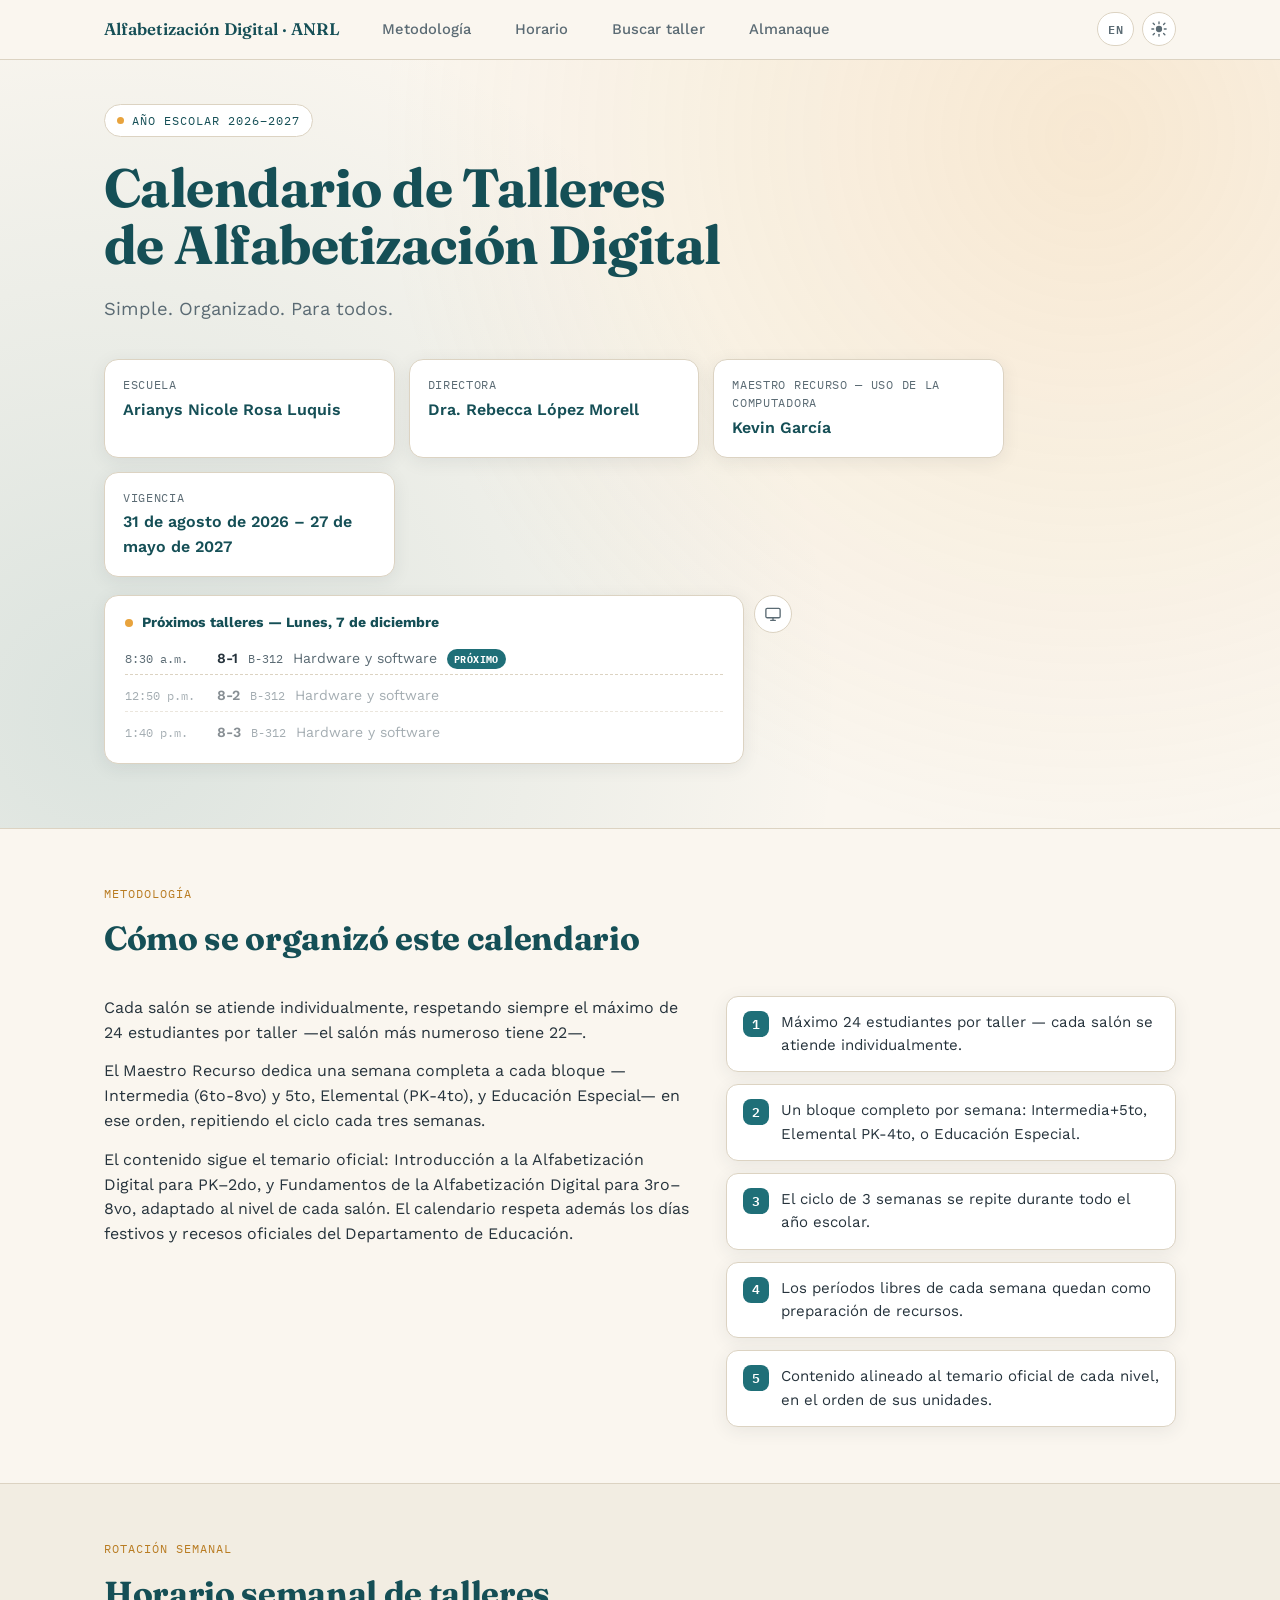
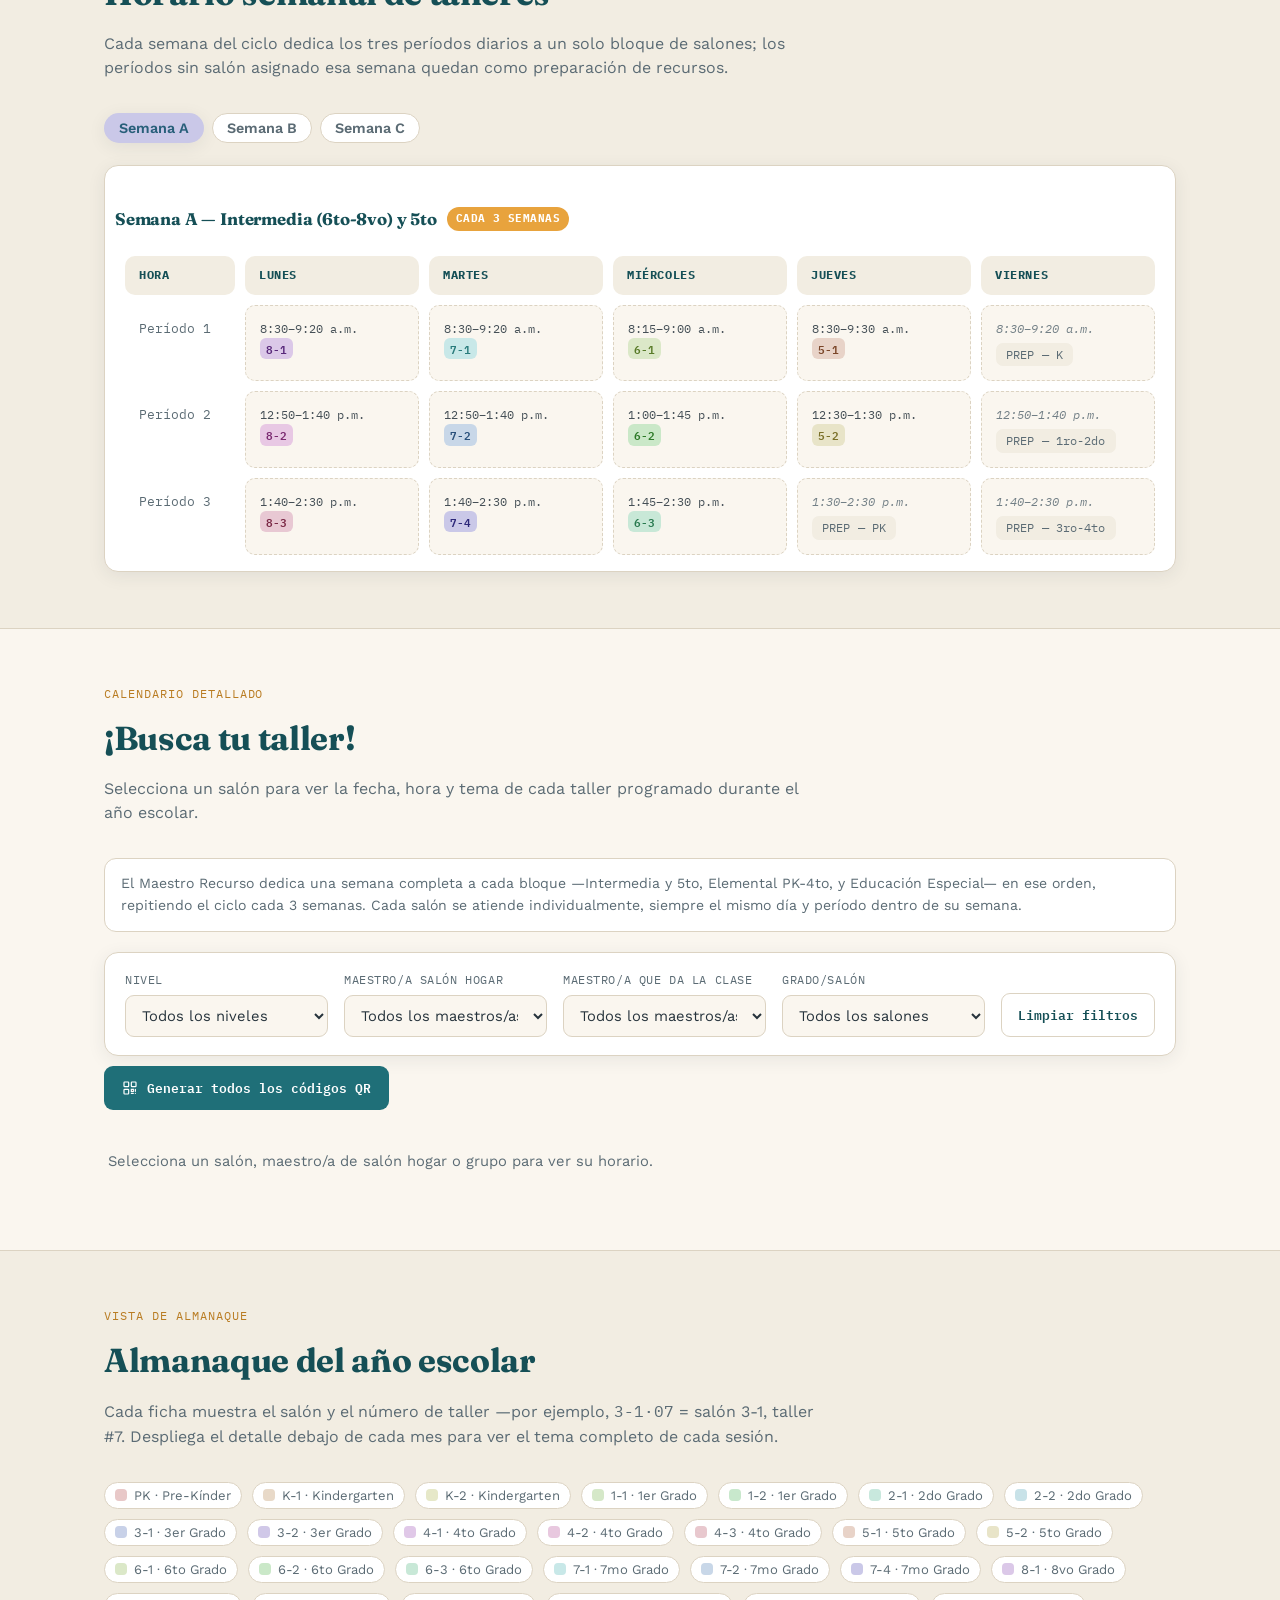
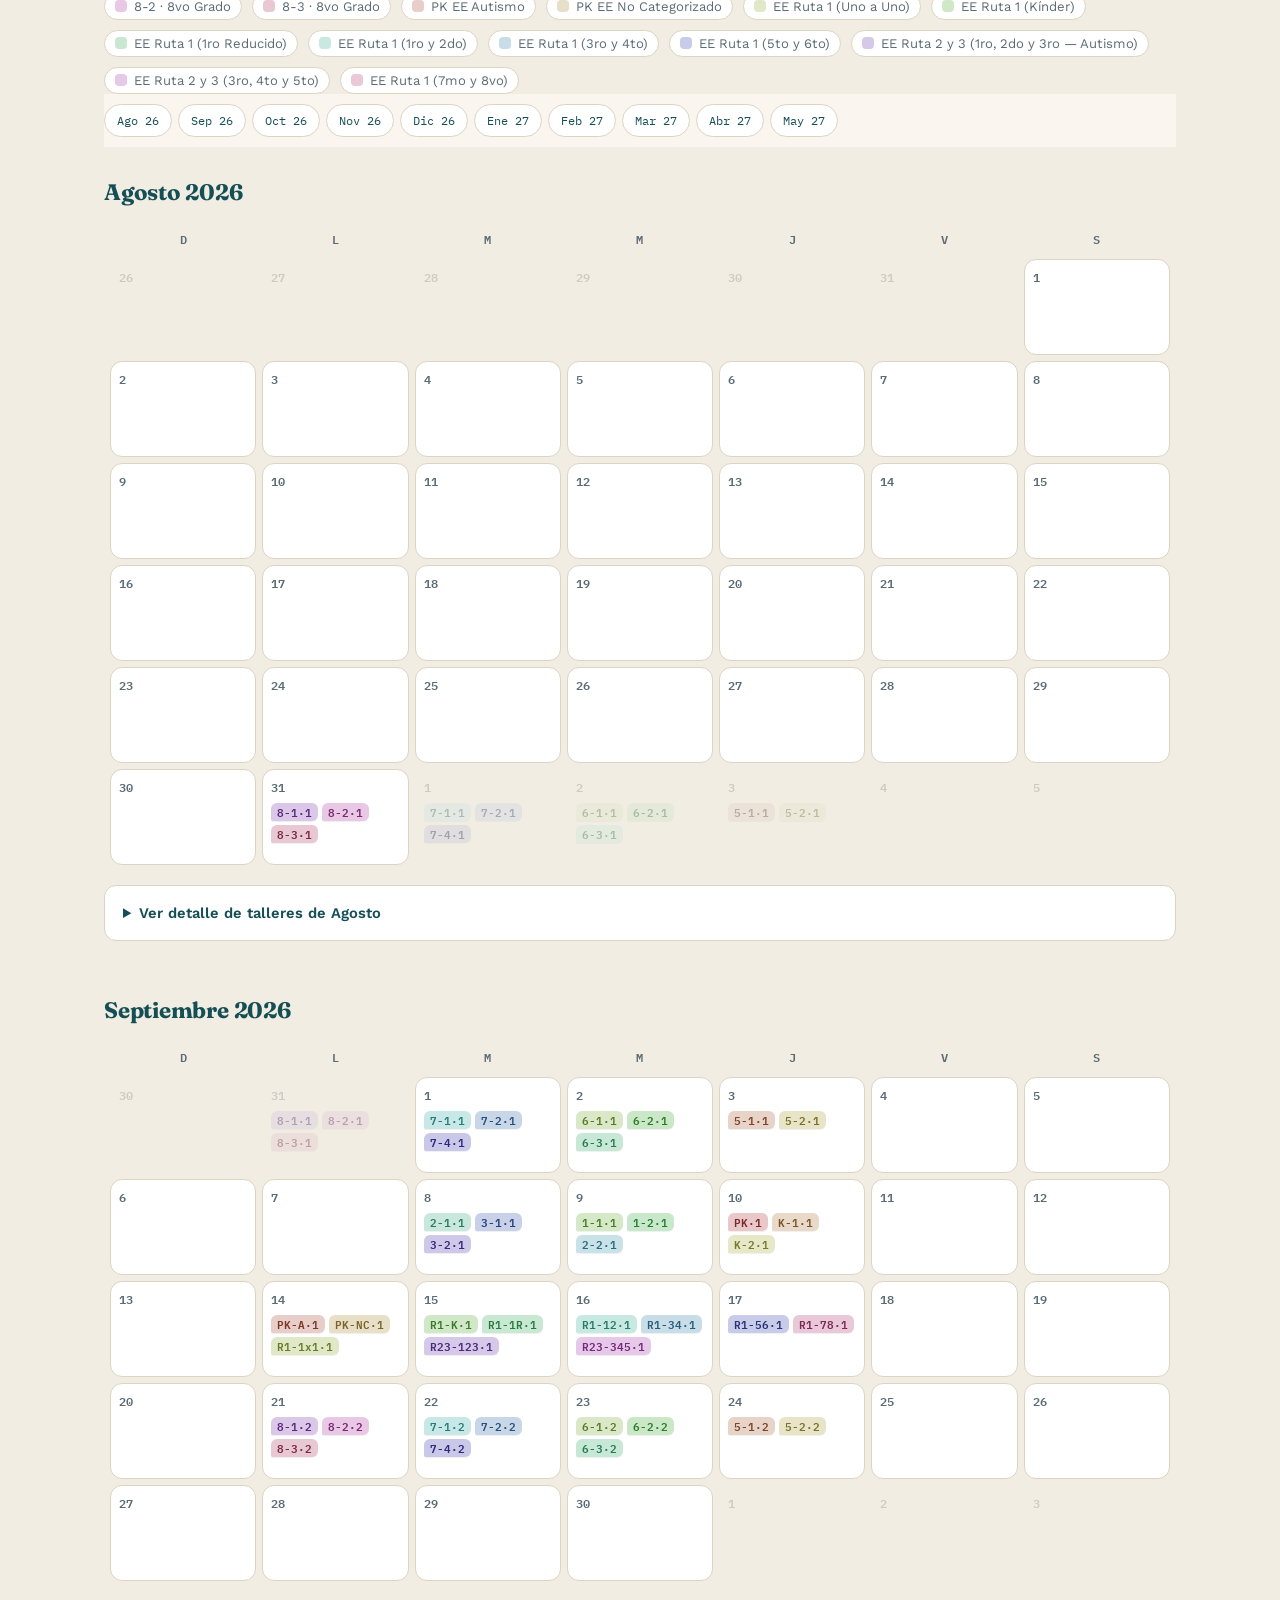
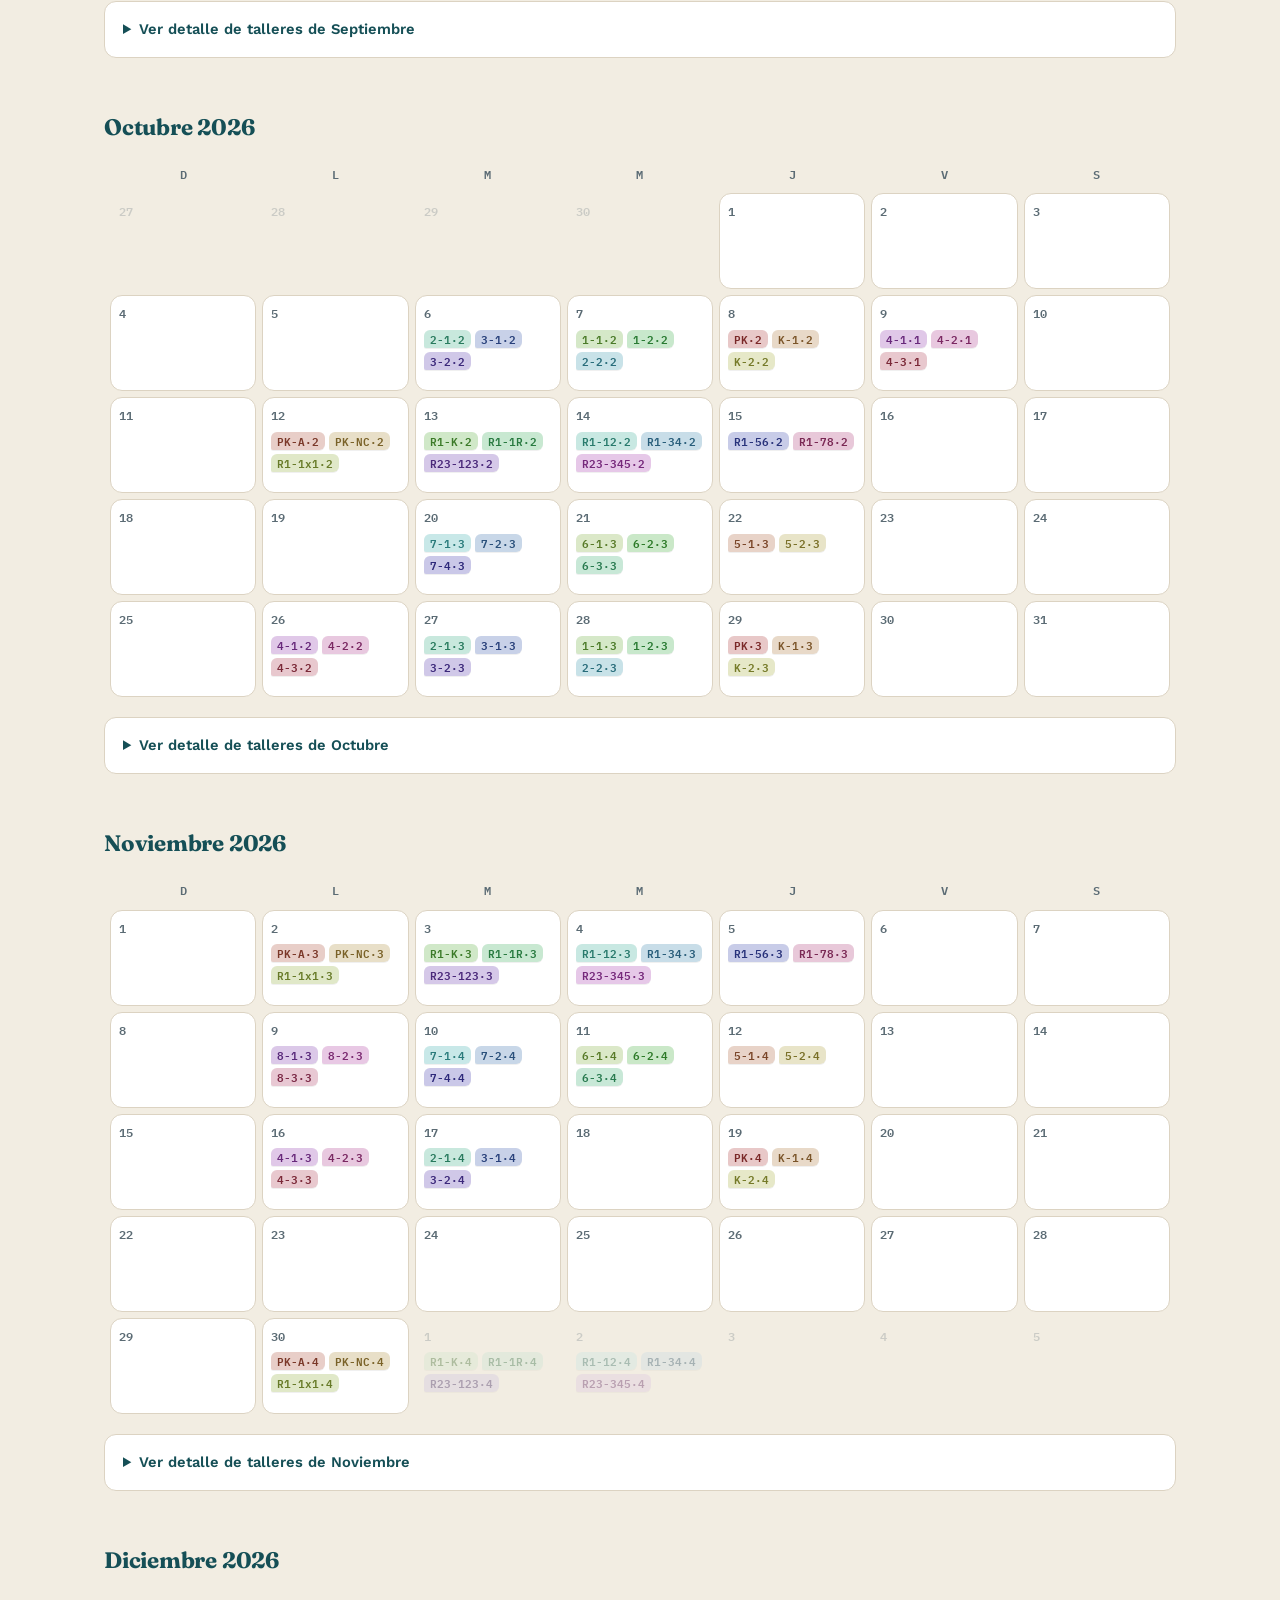
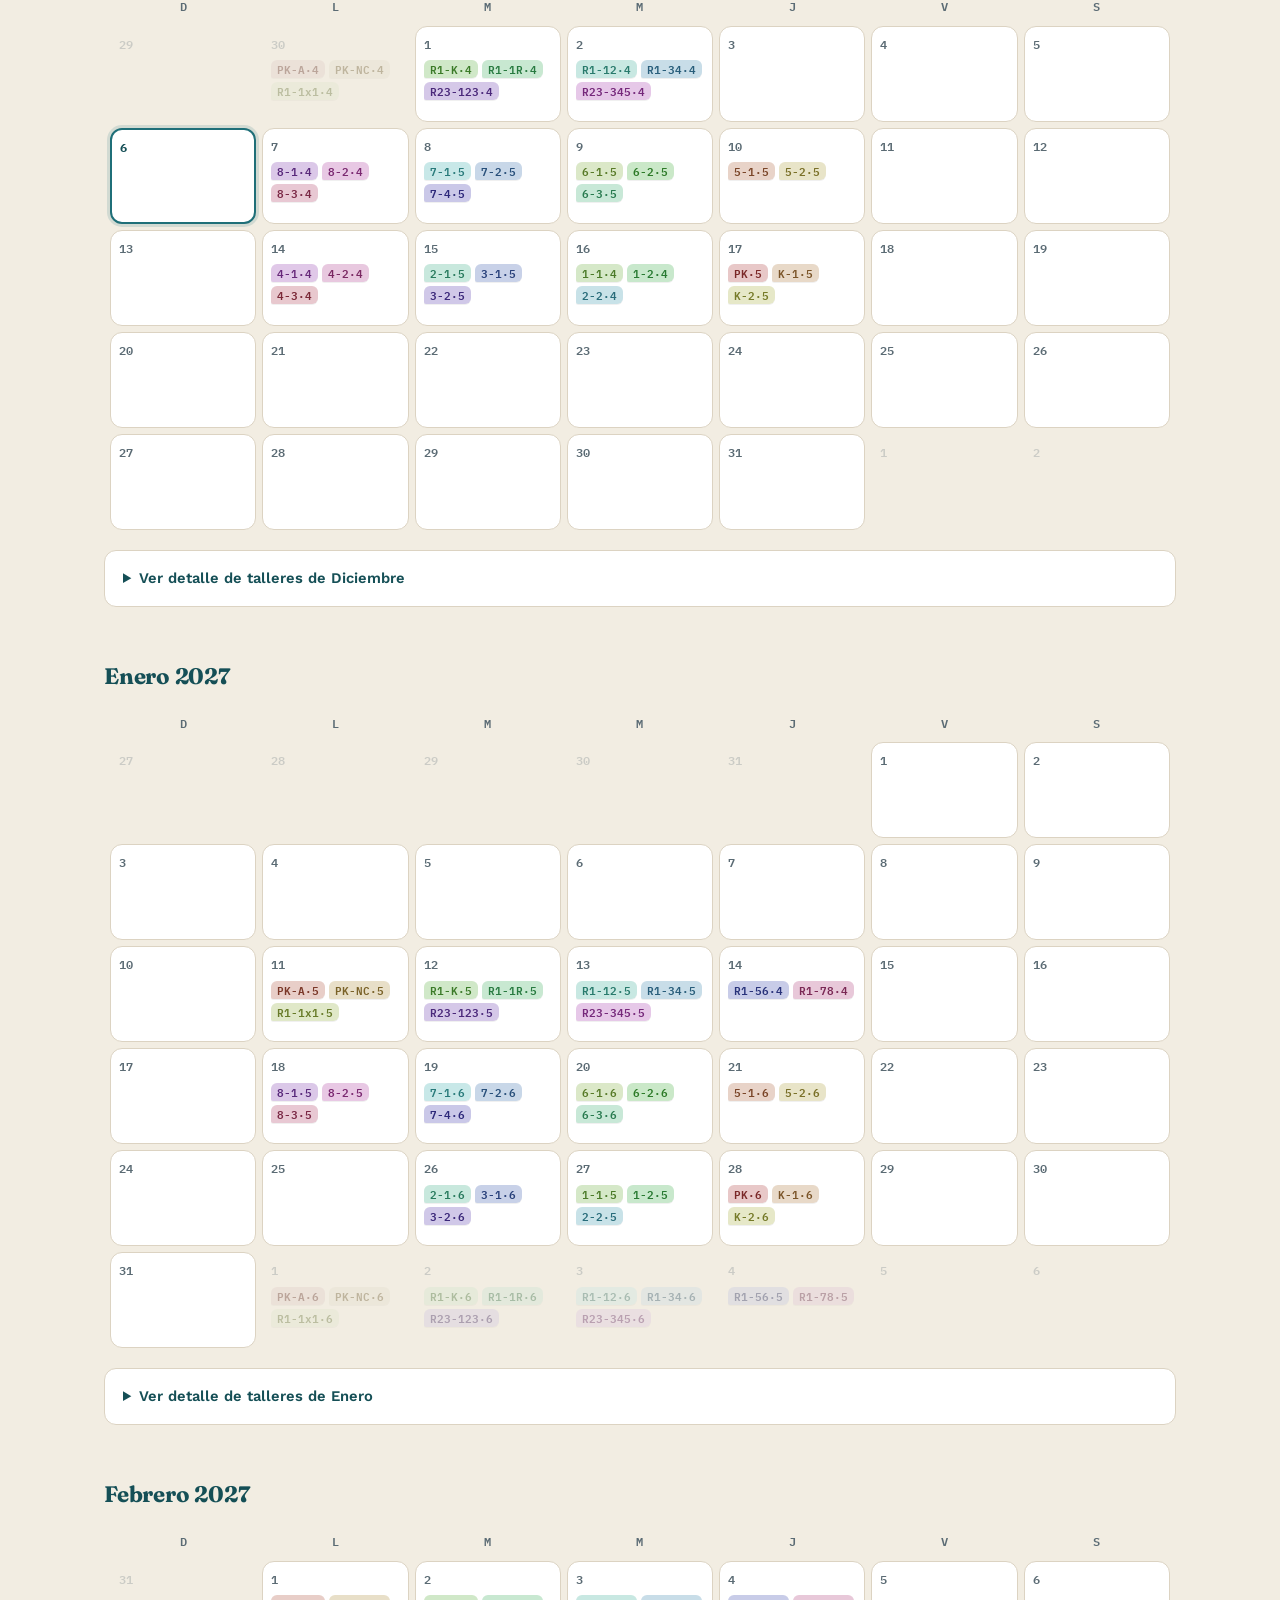
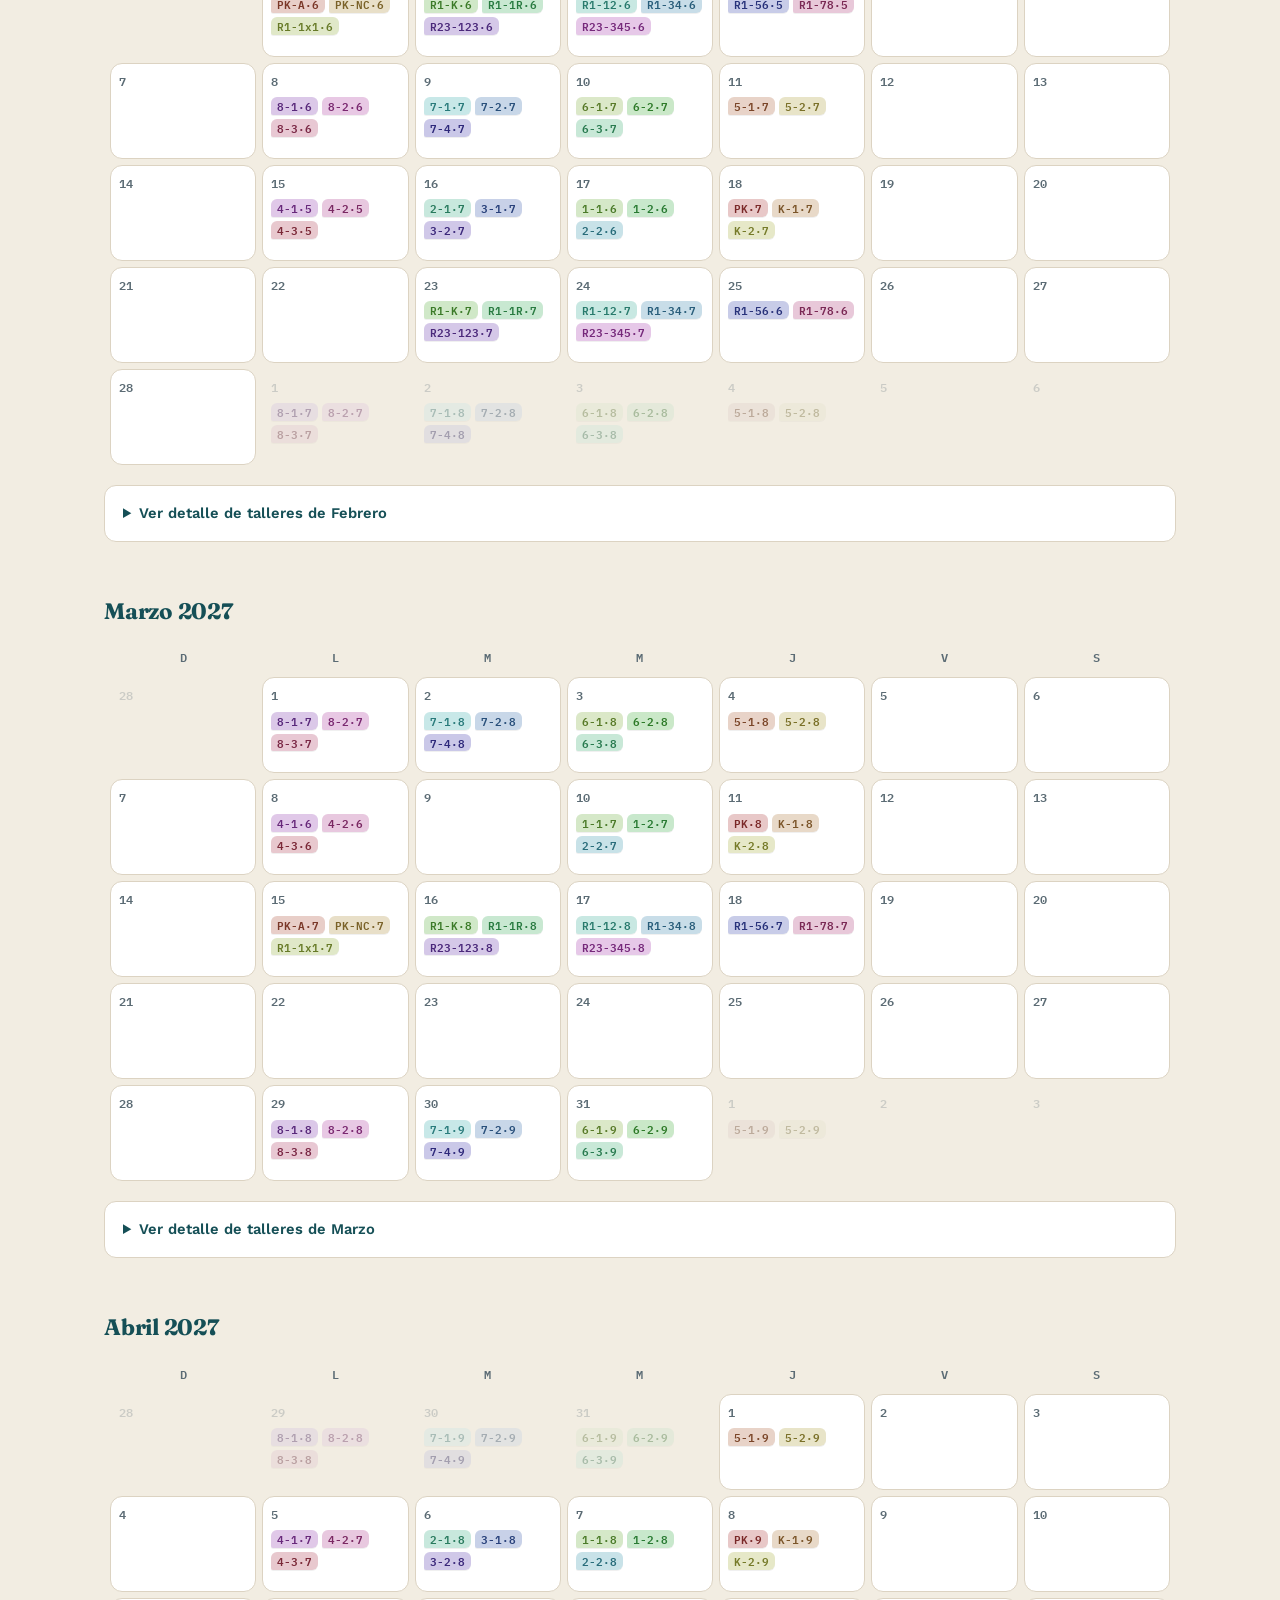
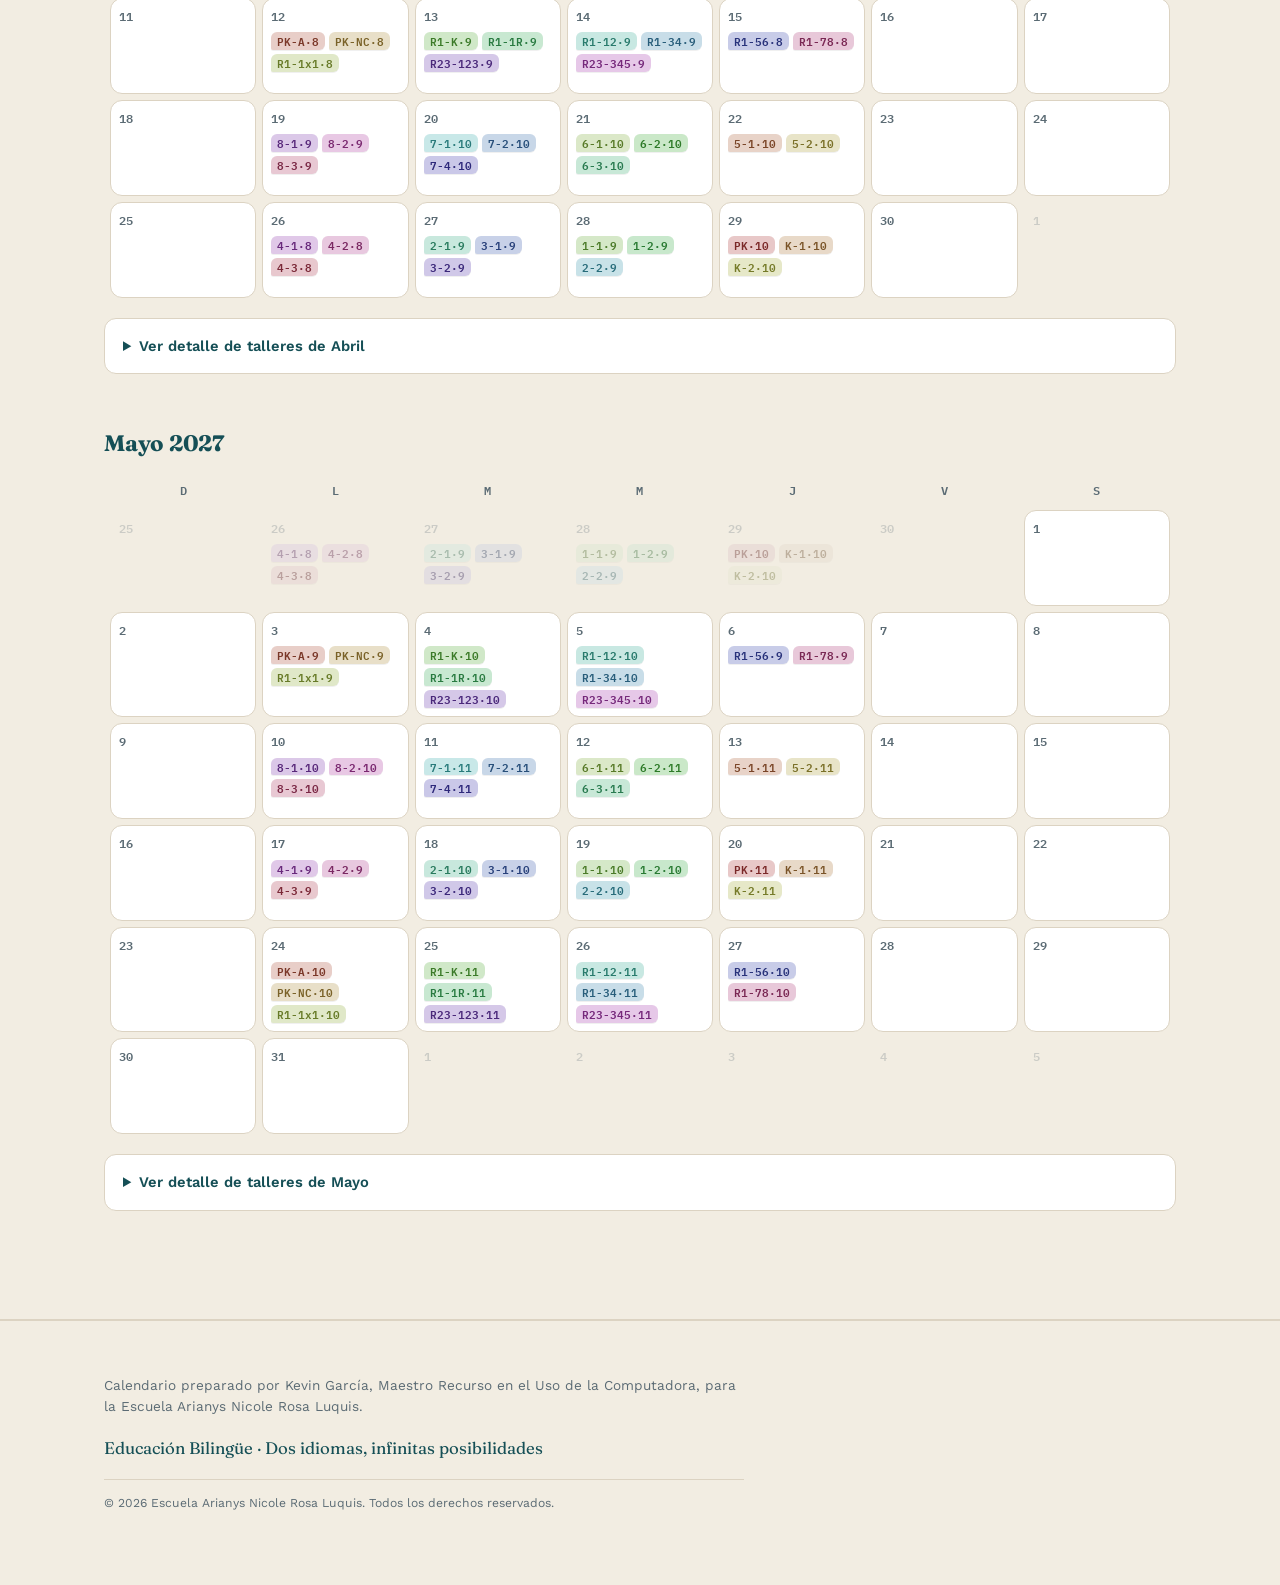
==== commit 80c1bacf: "Pasar los talleres de 4-1/4-2/4-3 del lunes 5 al viernes 9 de octubre y actualizar el aviso La incap" ====
--- a/index.html
+++ b/index.html
@@ -32,10 +32,23 @@
 <meta name="twitter:card" content="summary">
 <link rel="preconnect" href="https://fonts.googleapis.com">
 <link rel="preconnect" href="https://fonts.gstatic.com" crossorigin>
-<link href="https://fonts.googleapis.com/css2?family=Fraunces:opsz,wght@9..144,400;9..144,500;9..144,600;9..144,700&family=Work+Sans:wght@400;500;600;700&family=IBM+Plex+Mono:wght@400;500;600&display=swap" rel="stylesheet">
+<link href="https://fonts.googleapis.com/css2?family=Fraunces:opsz,wght@9..144,400;9..144,500;9..144,600;9..144,700&family=Work+Sans:wght@400;500;600;700&family=IBM+Plex+Mono:wght@400;500;600&family=Dancing+Script:wght@600;700&display=swap" rel="stylesheet">
 <link rel="stylesheet" href="css/styles.css">
 </head>
 <body>
+
+<div class="announce-overlay" id="announce-overlay" hidden>
+  <div class="announce-card" role="dialog" aria-modal="true" aria-labelledby="announce-title">
+    <span class="announce-kicker" id="announce-kicker"></span>
+    <h2 class="announce-title" id="announce-title"></h2>
+    <div class="announce-body" id="announce-body"></div>
+    <div class="announce-sign">
+      <span class="announce-sign-name">Kevin García</span>
+      <span class="announce-sign-role" id="announce-role"></span>
+    </div>
+    <button type="button" class="announce-close" id="announce-close"></button>
+  </div>
+</div>
 
 <div class="topnav">
   <div class="wrap">
@@ -1038,7 +1051,7 @@
       <thead><tr><th scope="col" data-i18n="grados.th.num">#</th><th scope="col" data-i18n="grados.th.fecha">Fecha</th><th scope="col" data-i18n="grados.th.hora">Hora</th><th scope="col" data-i18n="grados.th.unidad">Unidad</th><th scope="col" data-i18n="grados.th.tema">Tema del taller</th></tr></thead>
       <tbody><tr>
   <td class="col-num">1</td>
-  <td class="col-fecha">5 de octubre de 2026<span class="wk">Lunes</span></td>
+  <td class="col-fecha">9 de octubre de 2026<span class="wk">Viernes</span></td>
   <td class="col-hora">8:30 a.m. – 9:30 a.m.</td>
   <td class="col-unidad">Unidad 1</td>
   <td class="col-tema"><strong>Historia, evolución y cuidados de la computadora</strong><span class="desc">Cómo han cambiado las computadoras y cómo cuidarlas y usarlas correctamente en el salón.</span></td>
@@ -1105,7 +1118,7 @@
       <thead><tr><th scope="col" data-i18n="grados.th.num">#</th><th scope="col" data-i18n="grados.th.fecha">Fecha</th><th scope="col" data-i18n="grados.th.hora">Hora</th><th scope="col" data-i18n="grados.th.unidad">Unidad</th><th scope="col" data-i18n="grados.th.tema">Tema del taller</th></tr></thead>
       <tbody><tr>
   <td class="col-num">1</td>
-  <td class="col-fecha">5 de octubre de 2026<span class="wk">Lunes</span></td>
+  <td class="col-fecha">9 de octubre de 2026<span class="wk">Viernes</span></td>
   <td class="col-hora">12:30 p.m. – 1:30 p.m.</td>
   <td class="col-unidad">Unidad 1</td>
   <td class="col-tema"><strong>Historia, evolución y cuidados de la computadora</strong><span class="desc">Cómo han cambiado las computadoras y cómo cuidarlas y usarlas correctamente en el salón.</span></td>
@@ -1172,7 +1185,7 @@
       <thead><tr><th scope="col" data-i18n="grados.th.num">#</th><th scope="col" data-i18n="grados.th.fecha">Fecha</th><th scope="col" data-i18n="grados.th.hora">Hora</th><th scope="col" data-i18n="grados.th.unidad">Unidad</th><th scope="col" data-i18n="grados.th.tema">Tema del taller</th></tr></thead>
       <tbody><tr>
   <td class="col-num">1</td>
-  <td class="col-fecha">5 de octubre de 2026<span class="wk">Lunes</span></td>
+  <td class="col-fecha">9 de octubre de 2026<span class="wk">Viernes</span></td>
   <td class="col-hora">1:30 p.m. – 2:30 p.m.</td>
   <td class="col-unidad">Unidad 1</td>
   <td class="col-tema"><strong>Historia, evolución y cuidados de la computadora</strong><span class="desc">Cómo han cambiado las computadoras y cómo cuidarlas y usarlas correctamente en el salón.</span></td>
@@ -2996,11 +3009,11 @@
       <h3 class="month-title">Octubre 2026</h3>
       <table class="cal-table">
         <thead><tr><th scope="col">D</th><th scope="col">L</th><th scope="col">M</th><th scope="col">M</th><th scope="col">J</th><th scope="col">V</th><th scope="col">S</th></tr></thead>
-        <tbody><tr><td class="cal-day out-month"><span class="daynum">27</span><div class="chipwrap"></div></td><td class="cal-day out-month"><span class="daynum">28</span><div class="chipwrap"></div></td><td class="cal-day out-month"><span class="daynum">29</span><div class="chipwrap"></div></td><td class="cal-day out-month"><span class="daynum">30</span><div class="chipwrap"></div></td><td class="cal-day"><span class="daynum">1</span><div class="chipwrap"></div></td><td class="cal-day"><span class="daynum">2</span><div class="chipwrap"></div></td><td class="cal-day"><span class="daynum">3</span><div class="chipwrap"></div></td></tr><tr><td class="cal-day"><span class="daynum">4</span><div class="chipwrap"></div></td><td class="cal-day"><span class="daynum">5</span><div class="chipwrap"><span class="chip c-s-4-1" title="4-1 · 4to Grado — Taller #1: Historia, evolución y cuidados de la computadora">4-1·1</span><span class="chip c-s-4-2" title="4-2 · 4to Grado — Taller #1: Historia, evolución y cuidados de la computadora">4-2·1</span><span class="chip c-s-4-3" title="4-3 · 4to Grado — Taller #1: Historia, evolución y cuidados de la computadora">4-3·1</span></div></td><td class="cal-day"><span class="daynum">6</span><div class="chipwrap"><span class="chip c-s-2-1" title="2-1 · 2do Grado — Taller #2: Tipos de computadoras">2-1·2</span><span class="chip c-s-3-1" title="3-1 · 3er Grado — Taller #2: Tipos de computadoras">3-1·2</span><span class="chip c-s-3-2" title="3-2 · 3er Grado — Taller #2: Tipos de computadoras">3-2·2</span></div></td><td class="cal-day"><span class="daynum">7</span><div class="chipwrap"><span class="chip c-s-1-1" title="1-1 · 1er Grado — Taller #2: Tipos de computadoras">1-1·2</span><span class="chip c-s-1-2" title="1-2 · 1er Grado — Taller #2: Tipos de computadoras">1-2·2</span><span class="chip c-s-2-2" title="2-2 · 2do Grado — Taller #2: Tipos de computadoras">2-2·2</span></div></td><td class="cal-day"><span class="daynum">8</span><div class="chipwrap"><span class="chip c-s-pk" title="PK · Pre-Kínder — Taller #2: Tipos de computadoras">PK·2</span><span class="chip c-s-k-1" title="K-1 · Kindergarten — Taller #2: Tipos de computadoras">K-1·2</span><span class="chip c-s-k-2" title="K-2 · Kindergarten — Taller #2: Tipos de computadoras">K-2·2</span></div></td><td class="cal-day"><span class="daynum">9</span><div class="chipwrap"></div></td><td class="cal-day"><span class="daynum">10</span><div class="chipwrap"></div></td></tr><tr><td class="cal-day"><span class="daynum">11</span><div class="chipwrap"></div></td><td class="cal-day"><span class="daynum">12</span><div class="chipwrap"><span class="chip c-s-pk-ee-autismo" title="PK EE Autismo — Taller #2: Tipos de computadoras">PK-A·2</span><span class="chip c-s-pk-ee-no-cat" title="PK EE No Categorizado — Taller #2: Tipos de computadoras">PK-NC·2</span><span class="chip c-s-ee-r1-1x1" title="EE Ruta 1 (Uno a Uno) — Taller #2: Tipos de computadoras">R1-1x1·2</span></div></td><td class="cal-day"><span class="daynum">13</span><div class="chipwrap"><span class="chip c-s-ee-r1-kinder" title="EE Ruta 1 (Kínder) — Taller #2: Tipos de computadoras">R1-K·2</span><span class="chip c-s-ee-r1-1ro-red" title="EE Ruta 1 (1ro Reducido) — Taller #2: Tipos de computadoras">R1-1R·2</span><span class="chip c-s-ee-r23-1-2-3" title="EE Ruta 2 y 3 (1ro, 2do y 3ro — Autismo) — Taller #2: Tipos de computadoras">R23-123·2</span></div></td><td class="cal-day"><span class="daynum">14</span><div class="chipwrap"><span class="chip c-s-ee-r1-1-2" title="EE Ruta 1 (1ro y 2do) — Taller #2: Tipos de computadoras">R1-12·2</span><span class="chip c-s-ee-r1-3-4" title="EE Ruta 1 (3ro y 4to) — Taller #2: Tipos de computadoras">R1-34·2</span><span class="chip c-s-ee-r23-3-4-5" title="EE Ruta 2 y 3 (3ro, 4to y 5to) — Taller #2: Tipos de computadoras">R23-345·2</span></div></td><td class="cal-day"><span class="daynum">15</span><div class="chipwrap"><span class="chip c-s-ee-r1-5-6" title="EE Ruta 1 (5to y 6to) — Taller #2: Tipos de computadoras">R1-56·2</span><span class="chip c-s-ee-r1-7-8" title="EE Ruta 1 (7mo y 8vo) — Taller #2: Tipos de computadoras">R1-78·2</span></div></td><td class="cal-day"><span class="daynum">16</span><div class="chipwrap"></div></td><td class="cal-day"><span class="daynum">17</span><div class="chipwrap"></div></td></tr><tr><td class="cal-day"><span class="daynum">18</span><div class="chipwrap"></div></td><td class="cal-day"><span class="daynum">19</span><div class="chipwrap"></div></td><td class="cal-day"><span class="daynum">20</span><div class="chipwrap"><span class="chip c-s-7-1" title="7-1 · 7mo Grado — Taller #3: Partes de la computadora de escritorio">7-1·3</span><span class="chip c-s-7-2" title="7-2 · 7mo Grado — Taller #3: Partes de la computadora de escritorio">7-2·3</span><span class="chip c-s-7-4" title="7-4 · 7mo Grado — Taller #3: Partes de la computadora de escritorio">7-4·3</span></div></td><td class="cal-day"><span class="daynum">21</span><div class="chipwrap"><span class="chip c-s-6-1" title="6-1 · 6to Grado — Taller #3: Partes de la computadora de escritorio">6-1·3</span><span class="chip c-s-6-2" title="6-2 · 6to Grado — Taller #3: Partes de la computadora de escritorio">6-2·3</span><span class="chip c-s-6-3" title="6-3 · 6to Grado — Taller #3: Partes de la computadora de escritorio">6-3·3</span></div></td><td class="cal-day"><span class="daynum">22</span><div class="chipwrap"><span class="chip c-s-5-1" title="5-1 · 5to Grado — Taller #3: Partes de la computadora de escritorio">5-1·3</span><span class="chip c-s-5-2" title="5-2 · 5to Grado — Taller #3: Partes de la computadora de escritorio">5-2·3</span></div></td><td class="cal-day"><span class="daynum">23</span><div class="chipwrap"></div></td><td class="cal-day"><span class="daynum">24</span><div class="chipwrap"></div></td></tr><tr><td class="cal-day"><span class="daynum">25</span><div class="chipwrap"></div></td><td class="cal-day"><span class="daynum">26</span><div class="chipwrap"><span class="chip c-s-4-1" title="4-1 · 4to Grado — Taller #2: Tipos de computadoras">4-1·2</span><span class="chip c-s-4-2" title="4-2 · 4to Grado — Taller #2: Tipos de computadoras">4-2·2</span><span class="chip c-s-4-3" title="4-3 · 4to Grado — Taller #2: Tipos de computadoras">4-3·2</span></div></td><td class="cal-day"><span class="daynum">27</span><div class="chipwrap"><span class="chip c-s-2-1" title="2-1 · 2do Grado — Taller #3: Partes de la computadora de escritorio">2-1·3</span><span class="chip c-s-3-1" title="3-1 · 3er Grado — Taller #3: Partes de la computadora de escritorio">3-1·3</span><span class="chip c-s-3-2" title="3-2 · 3er Grado — Taller #3: Partes de la computadora de escritorio">3-2·3</span></div></td><td class="cal-day"><span class="daynum">28</span><div class="chipwrap"><span class="chip c-s-1-1" title="1-1 · 1er Grado — Taller #3: Partes de la computadora de escritorio">1-1·3</span><span class="chip c-s-1-2" title="1-2 · 1er Grado — Taller #3: Partes de la computadora de escritorio">1-2·3</span><span class="chip c-s-2-2" title="2-2 · 2do Grado — Taller #3: Partes de la computadora de escritorio">2-2·3</span></div></td><td class="cal-day"><span class="daynum">29</span><div class="chipwrap"><span class="chip c-s-pk" title="PK · Pre-Kínder — Taller #3: Partes de la computadora de escritorio">PK·3</span><span class="chip c-s-k-1" title="K-1 · Kindergarten — Taller #3: Partes de la computadora de escritorio">K-1·3</span><span class="chip c-s-k-2" title="K-2 · Kindergarten — Taller #3: Partes de la computadora de escritorio">K-2·3</span></div></td><td class="cal-day"><span class="daynum">30</span><div class="chipwrap"></div></td><td class="cal-day"><span class="daynum">31</span><div class="chipwrap"></div></td></tr></tbody>
+        <tbody><tr><td class="cal-day out-month"><span class="daynum">27</span><div class="chipwrap"></div></td><td class="cal-day out-month"><span class="daynum">28</span><div class="chipwrap"></div></td><td class="cal-day out-month"><span class="daynum">29</span><div class="chipwrap"></div></td><td class="cal-day out-month"><span class="daynum">30</span><div class="chipwrap"></div></td><td class="cal-day"><span class="daynum">1</span><div class="chipwrap"></div></td><td class="cal-day"><span class="daynum">2</span><div class="chipwrap"></div></td><td class="cal-day"><span class="daynum">3</span><div class="chipwrap"></div></td></tr><tr><td class="cal-day"><span class="daynum">4</span><div class="chipwrap"></div></td><td class="cal-day"><span class="daynum">5</span><div class="chipwrap"></div></td><td class="cal-day"><span class="daynum">6</span><div class="chipwrap"><span class="chip c-s-2-1" title="2-1 · 2do Grado — Taller #2: Tipos de computadoras">2-1·2</span><span class="chip c-s-3-1" title="3-1 · 3er Grado — Taller #2: Tipos de computadoras">3-1·2</span><span class="chip c-s-3-2" title="3-2 · 3er Grado — Taller #2: Tipos de computadoras">3-2·2</span></div></td><td class="cal-day"><span class="daynum">7</span><div class="chipwrap"><span class="chip c-s-1-1" title="1-1 · 1er Grado — Taller #2: Tipos de computadoras">1-1·2</span><span class="chip c-s-1-2" title="1-2 · 1er Grado — Taller #2: Tipos de computadoras">1-2·2</span><span class="chip c-s-2-2" title="2-2 · 2do Grado — Taller #2: Tipos de computadoras">2-2·2</span></div></td><td class="cal-day"><span class="daynum">8</span><div class="chipwrap"><span class="chip c-s-pk" title="PK · Pre-Kínder — Taller #2: Tipos de computadoras">PK·2</span><span class="chip c-s-k-1" title="K-1 · Kindergarten — Taller #2: Tipos de computadoras">K-1·2</span><span class="chip c-s-k-2" title="K-2 · Kindergarten — Taller #2: Tipos de computadoras">K-2·2</span></div></td><td class="cal-day"><span class="daynum">9</span><div class="chipwrap"><span class="chip c-s-4-1" title="4-1 · 4to Grado — Taller #1: Historia, evolución y cuidados de la computadora">4-1·1</span><span class="chip c-s-4-2" title="4-2 · 4to Grado — Taller #1: Historia, evolución y cuidados de la computadora">4-2·1</span><span class="chip c-s-4-3" title="4-3 · 4to Grado — Taller #1: Historia, evolución y cuidados de la computadora">4-3·1</span></div></td><td class="cal-day"><span class="daynum">10</span><div class="chipwrap"></div></td></tr><tr><td class="cal-day"><span class="daynum">11</span><div class="chipwrap"></div></td><td class="cal-day"><span class="daynum">12</span><div class="chipwrap"><span class="chip c-s-pk-ee-autismo" title="PK EE Autismo — Taller #2: Tipos de computadoras">PK-A·2</span><span class="chip c-s-pk-ee-no-cat" title="PK EE No Categorizado — Taller #2: Tipos de computadoras">PK-NC·2</span><span class="chip c-s-ee-r1-1x1" title="EE Ruta 1 (Uno a Uno) — Taller #2: Tipos de computadoras">R1-1x1·2</span></div></td><td class="cal-day"><span class="daynum">13</span><div class="chipwrap"><span class="chip c-s-ee-r1-kinder" title="EE Ruta 1 (Kínder) — Taller #2: Tipos de computadoras">R1-K·2</span><span class="chip c-s-ee-r1-1ro-red" title="EE Ruta 1 (1ro Reducido) — Taller #2: Tipos de computadoras">R1-1R·2</span><span class="chip c-s-ee-r23-1-2-3" title="EE Ruta 2 y 3 (1ro, 2do y 3ro — Autismo) — Taller #2: Tipos de computadoras">R23-123·2</span></div></td><td class="cal-day"><span class="daynum">14</span><div class="chipwrap"><span class="chip c-s-ee-r1-1-2" title="EE Ruta 1 (1ro y 2do) — Taller #2: Tipos de computadoras">R1-12·2</span><span class="chip c-s-ee-r1-3-4" title="EE Ruta 1 (3ro y 4to) — Taller #2: Tipos de computadoras">R1-34·2</span><span class="chip c-s-ee-r23-3-4-5" title="EE Ruta 2 y 3 (3ro, 4to y 5to) — Taller #2: Tipos de computadoras">R23-345·2</span></div></td><td class="cal-day"><span class="daynum">15</span><div class="chipwrap"><span class="chip c-s-ee-r1-5-6" title="EE Ruta 1 (5to y 6to) — Taller #2: Tipos de computadoras">R1-56·2</span><span class="chip c-s-ee-r1-7-8" title="EE Ruta 1 (7mo y 8vo) — Taller #2: Tipos de computadoras">R1-78·2</span></div></td><td class="cal-day"><span class="daynum">16</span><div class="chipwrap"></div></td><td class="cal-day"><span class="daynum">17</span><div class="chipwrap"></div></td></tr><tr><td class="cal-day"><span class="daynum">18</span><div class="chipwrap"></div></td><td class="cal-day"><span class="daynum">19</span><div class="chipwrap"></div></td><td class="cal-day"><span class="daynum">20</span><div class="chipwrap"><span class="chip c-s-7-1" title="7-1 · 7mo Grado — Taller #3: Partes de la computadora de escritorio">7-1·3</span><span class="chip c-s-7-2" title="7-2 · 7mo Grado — Taller #3: Partes de la computadora de escritorio">7-2·3</span><span class="chip c-s-7-4" title="7-4 · 7mo Grado — Taller #3: Partes de la computadora de escritorio">7-4·3</span></div></td><td class="cal-day"><span class="daynum">21</span><div class="chipwrap"><span class="chip c-s-6-1" title="6-1 · 6to Grado — Taller #3: Partes de la computadora de escritorio">6-1·3</span><span class="chip c-s-6-2" title="6-2 · 6to Grado — Taller #3: Partes de la computadora de escritorio">6-2·3</span><span class="chip c-s-6-3" title="6-3 · 6to Grado — Taller #3: Partes de la computadora de escritorio">6-3·3</span></div></td><td class="cal-day"><span class="daynum">22</span><div class="chipwrap"><span class="chip c-s-5-1" title="5-1 · 5to Grado — Taller #3: Partes de la computadora de escritorio">5-1·3</span><span class="chip c-s-5-2" title="5-2 · 5to Grado — Taller #3: Partes de la computadora de escritorio">5-2·3</span></div></td><td class="cal-day"><span class="daynum">23</span><div class="chipwrap"></div></td><td class="cal-day"><span class="daynum">24</span><div class="chipwrap"></div></td></tr><tr><td class="cal-day"><span class="daynum">25</span><div class="chipwrap"></div></td><td class="cal-day"><span class="daynum">26</span><div class="chipwrap"><span class="chip c-s-4-1" title="4-1 · 4to Grado — Taller #2: Tipos de computadoras">4-1·2</span><span class="chip c-s-4-2" title="4-2 · 4to Grado — Taller #2: Tipos de computadoras">4-2·2</span><span class="chip c-s-4-3" title="4-3 · 4to Grado — Taller #2: Tipos de computadoras">4-3·2</span></div></td><td class="cal-day"><span class="daynum">27</span><div class="chipwrap"><span class="chip c-s-2-1" title="2-1 · 2do Grado — Taller #3: Partes de la computadora de escritorio">2-1·3</span><span class="chip c-s-3-1" title="3-1 · 3er Grado — Taller #3: Partes de la computadora de escritorio">3-1·3</span><span class="chip c-s-3-2" title="3-2 · 3er Grado — Taller #3: Partes de la computadora de escritorio">3-2·3</span></div></td><td class="cal-day"><span class="daynum">28</span><div class="chipwrap"><span class="chip c-s-1-1" title="1-1 · 1er Grado — Taller #3: Partes de la computadora de escritorio">1-1·3</span><span class="chip c-s-1-2" title="1-2 · 1er Grado — Taller #3: Partes de la computadora de escritorio">1-2·3</span><span class="chip c-s-2-2" title="2-2 · 2do Grado — Taller #3: Partes de la computadora de escritorio">2-2·3</span></div></td><td class="cal-day"><span class="daynum">29</span><div class="chipwrap"><span class="chip c-s-pk" title="PK · Pre-Kínder — Taller #3: Partes de la computadora de escritorio">PK·3</span><span class="chip c-s-k-1" title="K-1 · Kindergarten — Taller #3: Partes de la computadora de escritorio">K-1·3</span><span class="chip c-s-k-2" title="K-2 · Kindergarten — Taller #3: Partes de la computadora de escritorio">K-2·3</span></div></td><td class="cal-day"><span class="daynum">30</span><div class="chipwrap"></div></td><td class="cal-day"><span class="daynum">31</span><div class="chipwrap"></div></td></tr></tbody>
       </table>
       <details class="month-detail">
         <summary>Ver detalle de talleres de Octubre</summary>
-        <ul class='month-detail-list'><li><span class="dot c-s-4-1"></span><strong>5 de octubre</strong> — 4-1 · 4to Grado, taller #1: Historia, evolución y cuidados de la computadora</li><li><span class="dot c-s-4-2"></span><strong>5 de octubre</strong> — 4-2 · 4to Grado, taller #1: Historia, evolución y cuidados de la computadora</li><li><span class="dot c-s-4-3"></span><strong>5 de octubre</strong> — 4-3 · 4to Grado, taller #1: Historia, evolución y cuidados de la computadora</li><li><span class="dot c-s-2-1"></span><strong>6 de octubre</strong> — 2-1 · 2do Grado, taller #2: Tipos de computadoras</li><li><span class="dot c-s-3-1"></span><strong>6 de octubre</strong> — 3-1 · 3er Grado, taller #2: Tipos de computadoras</li><li><span class="dot c-s-3-2"></span><strong>6 de octubre</strong> — 3-2 · 3er Grado, taller #2: Tipos de computadoras</li><li><span class="dot c-s-1-1"></span><strong>7 de octubre</strong> — 1-1 · 1er Grado, taller #2: Tipos de computadoras</li><li><span class="dot c-s-1-2"></span><strong>7 de octubre</strong> — 1-2 · 1er Grado, taller #2: Tipos de computadoras</li><li><span class="dot c-s-2-2"></span><strong>7 de octubre</strong> — 2-2 · 2do Grado, taller #2: Tipos de computadoras</li><li><span class="dot c-s-pk"></span><strong>8 de octubre</strong> — PK · Pre-Kínder, taller #2: Tipos de computadoras</li><li><span class="dot c-s-k-1"></span><strong>8 de octubre</strong> — K-1 · Kindergarten, taller #2: Tipos de computadoras</li><li><span class="dot c-s-k-2"></span><strong>8 de octubre</strong> — K-2 · Kindergarten, taller #2: Tipos de computadoras</li><li><span class="dot c-s-pk-ee-autismo"></span><strong>12 de octubre</strong> — PK EE Autismo, taller #2: Tipos de computadoras</li><li><span class="dot c-s-pk-ee-no-cat"></span><strong>12 de octubre</strong> — PK EE No Categorizado, taller #2: Tipos de computadoras</li><li><span class="dot c-s-ee-r1-1x1"></span><strong>12 de octubre</strong> — EE Ruta 1 (Uno a Uno), taller #2: Tipos de computadoras</li><li><span class="dot c-s-ee-r1-kinder"></span><strong>13 de octubre</strong> — EE Ruta 1 (Kínder), taller #2: Tipos de computadoras</li><li><span class="dot c-s-ee-r1-1ro-red"></span><strong>13 de octubre</strong> — EE Ruta 1 (1ro Reducido), taller #2: Tipos de computadoras</li><li><span class="dot c-s-ee-r23-1-2-3"></span><strong>13 de octubre</strong> — EE Ruta 2 y 3 (1ro, 2do y 3ro — Autismo), taller #2: Tipos de computadoras</li><li><span class="dot c-s-ee-r1-1-2"></span><strong>14 de octubre</strong> — EE Ruta 1 (1ro y 2do), taller #2: Tipos de computadoras</li><li><span class="dot c-s-ee-r1-3-4"></span><strong>14 de octubre</strong> — EE Ruta 1 (3ro y 4to), taller #2: Tipos de computadoras</li><li><span class="dot c-s-ee-r23-3-4-5"></span><strong>14 de octubre</strong> — EE Ruta 2 y 3 (3ro, 4to y 5to), taller #2: Tipos de computadoras</li><li><span class="dot c-s-ee-r1-5-6"></span><strong>15 de octubre</strong> — EE Ruta 1 (5to y 6to), taller #2: Tipos de computadoras</li><li><span class="dot c-s-ee-r1-7-8"></span><strong>15 de octubre</strong> — EE Ruta 1 (7mo y 8vo), taller #2: Tipos de computadoras</li><li><span class="dot c-s-7-1"></span><strong>20 de octubre</strong> — 7-1 · 7mo Grado, taller #3: Partes de la computadora de escritorio</li><li><span class="dot c-s-7-2"></span><strong>20 de octubre</strong> — 7-2 · 7mo Grado, taller #3: Partes de la computadora de escritorio</li><li><span class="dot c-s-7-4"></span><strong>20 de octubre</strong> — 7-4 · 7mo Grado, taller #3: Partes de la computadora de escritorio</li><li><span class="dot c-s-6-1"></span><strong>21 de octubre</strong> — 6-1 · 6to Grado, taller #3: Partes de la computadora de escritorio</li><li><span class="dot c-s-6-2"></span><strong>21 de octubre</strong> — 6-2 · 6to Grado, taller #3: Partes de la computadora de escritorio</li><li><span class="dot c-s-6-3"></span><strong>21 de octubre</strong> — 6-3 · 6to Grado, taller #3: Partes de la computadora de escritorio</li><li><span class="dot c-s-5-1"></span><strong>22 de octubre</strong> — 5-1 · 5to Grado, taller #3: Partes de la computadora de escritorio</li><li><span class="dot c-s-5-2"></span><strong>22 de octubre</strong> — 5-2 · 5to Grado, taller #3: Partes de la computadora de escritorio</li><li><span class="dot c-s-4-1"></span><strong>26 de octubre</strong> — 4-1 · 4to Grado, taller #2: Tipos de computadoras</li><li><span class="dot c-s-4-2"></span><strong>26 de octubre</strong> — 4-2 · 4to Grado, taller #2: Tipos de computadoras</li><li><span class="dot c-s-4-3"></span><strong>26 de octubre</strong> — 4-3 · 4to Grado, taller #2: Tipos de computadoras</li><li><span class="dot c-s-2-1"></span><strong>27 de octubre</strong> — 2-1 · 2do Grado, taller #3: Partes de la computadora de escritorio</li><li><span class="dot c-s-3-1"></span><strong>27 de octubre</strong> — 3-1 · 3er Grado, taller #3: Partes de la computadora de escritorio</li><li><span class="dot c-s-3-2"></span><strong>27 de octubre</strong> — 3-2 · 3er Grado, taller #3: Partes de la computadora de escritorio</li><li><span class="dot c-s-1-1"></span><strong>28 de octubre</strong> — 1-1 · 1er Grado, taller #3: Partes de la computadora de escritorio</li><li><span class="dot c-s-1-2"></span><strong>28 de octubre</strong> — 1-2 · 1er Grado, taller #3: Partes de la computadora de escritorio</li><li><span class="dot c-s-2-2"></span><strong>28 de octubre</strong> — 2-2 · 2do Grado, taller #3: Partes de la computadora de escritorio</li><li><span class="dot c-s-pk"></span><strong>29 de octubre</strong> — PK · Pre-Kínder, taller #3: Partes de la computadora de escritorio</li><li><span class="dot c-s-k-1"></span><strong>29 de octubre</strong> — K-1 · Kindergarten, taller #3: Partes de la computadora de escritorio</li><li><span class="dot c-s-k-2"></span><strong>29 de octubre</strong> — K-2 · Kindergarten, taller #3: Partes de la computadora de escritorio</li></ul>
+        <ul class='month-detail-list'><li><span class="dot c-s-2-1"></span><strong>6 de octubre</strong> — 2-1 · 2do Grado, taller #2: Tipos de computadoras</li><li><span class="dot c-s-3-1"></span><strong>6 de octubre</strong> — 3-1 · 3er Grado, taller #2: Tipos de computadoras</li><li><span class="dot c-s-3-2"></span><strong>6 de octubre</strong> — 3-2 · 3er Grado, taller #2: Tipos de computadoras</li><li><span class="dot c-s-1-1"></span><strong>7 de octubre</strong> — 1-1 · 1er Grado, taller #2: Tipos de computadoras</li><li><span class="dot c-s-1-2"></span><strong>7 de octubre</strong> — 1-2 · 1er Grado, taller #2: Tipos de computadoras</li><li><span class="dot c-s-2-2"></span><strong>7 de octubre</strong> — 2-2 · 2do Grado, taller #2: Tipos de computadoras</li><li><span class="dot c-s-pk"></span><strong>8 de octubre</strong> — PK · Pre-Kínder, taller #2: Tipos de computadoras</li><li><span class="dot c-s-k-1"></span><strong>8 de octubre</strong> — K-1 · Kindergarten, taller #2: Tipos de computadoras</li><li><span class="dot c-s-k-2"></span><strong>8 de octubre</strong> — K-2 · Kindergarten, taller #2: Tipos de computadoras</li><li><span class="dot c-s-4-1"></span><strong>9 de octubre</strong> — 4-1 · 4to Grado, taller #1: Historia, evolución y cuidados de la computadora</li><li><span class="dot c-s-4-2"></span><strong>9 de octubre</strong> — 4-2 · 4to Grado, taller #1: Historia, evolución y cuidados de la computadora</li><li><span class="dot c-s-4-3"></span><strong>9 de octubre</strong> — 4-3 · 4to Grado, taller #1: Historia, evolución y cuidados de la computadora</li><li><span class="dot c-s-pk-ee-autismo"></span><strong>12 de octubre</strong> — PK EE Autismo, taller #2: Tipos de computadoras</li><li><span class="dot c-s-pk-ee-no-cat"></span><strong>12 de octubre</strong> — PK EE No Categorizado, taller #2: Tipos de computadoras</li><li><span class="dot c-s-ee-r1-1x1"></span><strong>12 de octubre</strong> — EE Ruta 1 (Uno a Uno), taller #2: Tipos de computadoras</li><li><span class="dot c-s-ee-r1-kinder"></span><strong>13 de octubre</strong> — EE Ruta 1 (Kínder), taller #2: Tipos de computadoras</li><li><span class="dot c-s-ee-r1-1ro-red"></span><strong>13 de octubre</strong> — EE Ruta 1 (1ro Reducido), taller #2: Tipos de computadoras</li><li><span class="dot c-s-ee-r23-1-2-3"></span><strong>13 de octubre</strong> — EE Ruta 2 y 3 (1ro, 2do y 3ro — Autismo), taller #2: Tipos de computadoras</li><li><span class="dot c-s-ee-r1-1-2"></span><strong>14 de octubre</strong> — EE Ruta 1 (1ro y 2do), taller #2: Tipos de computadoras</li><li><span class="dot c-s-ee-r1-3-4"></span><strong>14 de octubre</strong> — EE Ruta 1 (3ro y 4to), taller #2: Tipos de computadoras</li><li><span class="dot c-s-ee-r23-3-4-5"></span><strong>14 de octubre</strong> — EE Ruta 2 y 3 (3ro, 4to y 5to), taller #2: Tipos de computadoras</li><li><span class="dot c-s-ee-r1-5-6"></span><strong>15 de octubre</strong> — EE Ruta 1 (5to y 6to), taller #2: Tipos de computadoras</li><li><span class="dot c-s-ee-r1-7-8"></span><strong>15 de octubre</strong> — EE Ruta 1 (7mo y 8vo), taller #2: Tipos de computadoras</li><li><span class="dot c-s-7-1"></span><strong>20 de octubre</strong> — 7-1 · 7mo Grado, taller #3: Partes de la computadora de escritorio</li><li><span class="dot c-s-7-2"></span><strong>20 de octubre</strong> — 7-2 · 7mo Grado, taller #3: Partes de la computadora de escritorio</li><li><span class="dot c-s-7-4"></span><strong>20 de octubre</strong> — 7-4 · 7mo Grado, taller #3: Partes de la computadora de escritorio</li><li><span class="dot c-s-6-1"></span><strong>21 de octubre</strong> — 6-1 · 6to Grado, taller #3: Partes de la computadora de escritorio</li><li><span class="dot c-s-6-2"></span><strong>21 de octubre</strong> — 6-2 · 6to Grado, taller #3: Partes de la computadora de escritorio</li><li><span class="dot c-s-6-3"></span><strong>21 de octubre</strong> — 6-3 · 6to Grado, taller #3: Partes de la computadora de escritorio</li><li><span class="dot c-s-5-1"></span><strong>22 de octubre</strong> — 5-1 · 5to Grado, taller #3: Partes de la computadora de escritorio</li><li><span class="dot c-s-5-2"></span><strong>22 de octubre</strong> — 5-2 · 5to Grado, taller #3: Partes de la computadora de escritorio</li><li><span class="dot c-s-4-1"></span><strong>26 de octubre</strong> — 4-1 · 4to Grado, taller #2: Tipos de computadoras</li><li><span class="dot c-s-4-2"></span><strong>26 de octubre</strong> — 4-2 · 4to Grado, taller #2: Tipos de computadoras</li><li><span class="dot c-s-4-3"></span><strong>26 de octubre</strong> — 4-3 · 4to Grado, taller #2: Tipos de computadoras</li><li><span class="dot c-s-2-1"></span><strong>27 de octubre</strong> — 2-1 · 2do Grado, taller #3: Partes de la computadora de escritorio</li><li><span class="dot c-s-3-1"></span><strong>27 de octubre</strong> — 3-1 · 3er Grado, taller #3: Partes de la computadora de escritorio</li><li><span class="dot c-s-3-2"></span><strong>27 de octubre</strong> — 3-2 · 3er Grado, taller #3: Partes de la computadora de escritorio</li><li><span class="dot c-s-1-1"></span><strong>28 de octubre</strong> — 1-1 · 1er Grado, taller #3: Partes de la computadora de escritorio</li><li><span class="dot c-s-1-2"></span><strong>28 de octubre</strong> — 1-2 · 1er Grado, taller #3: Partes de la computadora de escritorio</li><li><span class="dot c-s-2-2"></span><strong>28 de octubre</strong> — 2-2 · 2do Grado, taller #3: Partes de la computadora de escritorio</li><li><span class="dot c-s-pk"></span><strong>29 de octubre</strong> — PK · Pre-Kínder, taller #3: Partes de la computadora de escritorio</li><li><span class="dot c-s-k-1"></span><strong>29 de octubre</strong> — K-1 · Kindergarten, taller #3: Partes de la computadora de escritorio</li><li><span class="dot c-s-k-2"></span><strong>29 de octubre</strong> — K-2 · Kindergarten, taller #3: Partes de la computadora de escritorio</li></ul>
       </details>
     </section>
     <section class="month-block" id="mes-2026-11">
--- a/css/styles.css
+++ b/css/styles.css
@@ -824,3 +824,67 @@
 @media (max-width:600px){
   table.grp-table{min-width:0;}
 }
+
+/* ---------- Aviso emergente (anuncio temporal al entrar) ---------- */
+.announce-overlay{
+  position:fixed; inset:0; z-index:1200;
+  display:flex; align-items:center; justify-content:center; padding:24px;
+  background:rgba(15,20,24,.55);
+  -webkit-backdrop-filter:blur(6px); backdrop-filter:blur(6px);
+}
+.announce-overlay[hidden]{display:none;}
+.announce-card{
+  position:relative; width:100%; max-width:480px; max-height:calc(100vh - 48px); overflow-y:auto;
+  background:var(--card); border-radius:calc(var(--radius) + 4px); border:1px solid var(--line);
+  box-shadow:0 24px 60px rgba(0,0,0,.35);
+  padding:34px 32px 28px; text-align:center;
+}
+.announce-card::before{
+  content:''; position:absolute; top:0; left:20px; right:20px; height:4px;
+  border-radius:0 0 4px 4px;
+  background:linear-gradient(90deg, var(--teal), var(--mango), var(--teal-deep), var(--mango-deep), var(--teal));
+  background-size:300% 100%;
+  animation:announce-bar-flow 14s linear infinite, announce-bar-glow 6s ease-in-out infinite;
+}
+@keyframes announce-bar-flow{
+  0%{background-position:0% 50%;}
+  100%{background-position:300% 50%;}
+}
+@keyframes announce-bar-glow{
+  0%, 100%{box-shadow:0 0 5px 0 rgba(31,111,120,.25);}
+  50%{box-shadow:0 0 9px 1px rgba(232,163,61,.35);}
+}
+@media (prefers-reduced-motion: reduce){
+  .announce-card::before{animation:none;}
+}
+.announce-kicker{
+  font-family:'IBM Plex Mono',monospace; font-size:.74rem; text-transform:uppercase; letter-spacing:.1em;
+  color:var(--mango-deep); display:block; margin-bottom:10px;
+}
+.announce-title{
+  font-family:'Fraunces',serif; font-weight:700; font-size:clamp(1.3rem,3vw,1.65rem);
+  color:var(--teal-deep); margin:0 0 14px; line-height:1.25;
+}
+.announce-body{color:var(--ink); font-size:.98rem; line-height:1.6; text-align:left;}
+.announce-body p{margin:0 0 12px;}
+.announce-body p:last-child{margin-bottom:0;}
+.announce-body strong{color:var(--teal-deep);}
+.announce-sign{
+  margin-top:22px; padding-top:16px; border-top:1px dashed var(--line);
+  display:flex; flex-direction:column; align-items:flex-end; text-align:right;
+}
+.announce-sign-name{
+  font-family:'Dancing Script',cursive; font-weight:700; font-size:2.1rem; line-height:1;
+  color:var(--teal-deep);
+}
+.announce-sign-role{font-size:.78rem; color:var(--ink-soft); margin-top:4px;}
+.announce-close{
+  margin-top:26px; width:100%; padding:12px 20px; border-radius:999px; border:none;
+  background:var(--teal-btn); color:#fff; font-weight:600; font-size:.95rem; cursor:pointer;
+  transition:background .15s;
+}
+.announce-close:hover{background:var(--teal-btn-hover);}
+@media (max-width:480px){
+  .announce-card{padding:28px 22px 24px;}
+  .announce-sign{align-items:center; text-align:center;}
+}
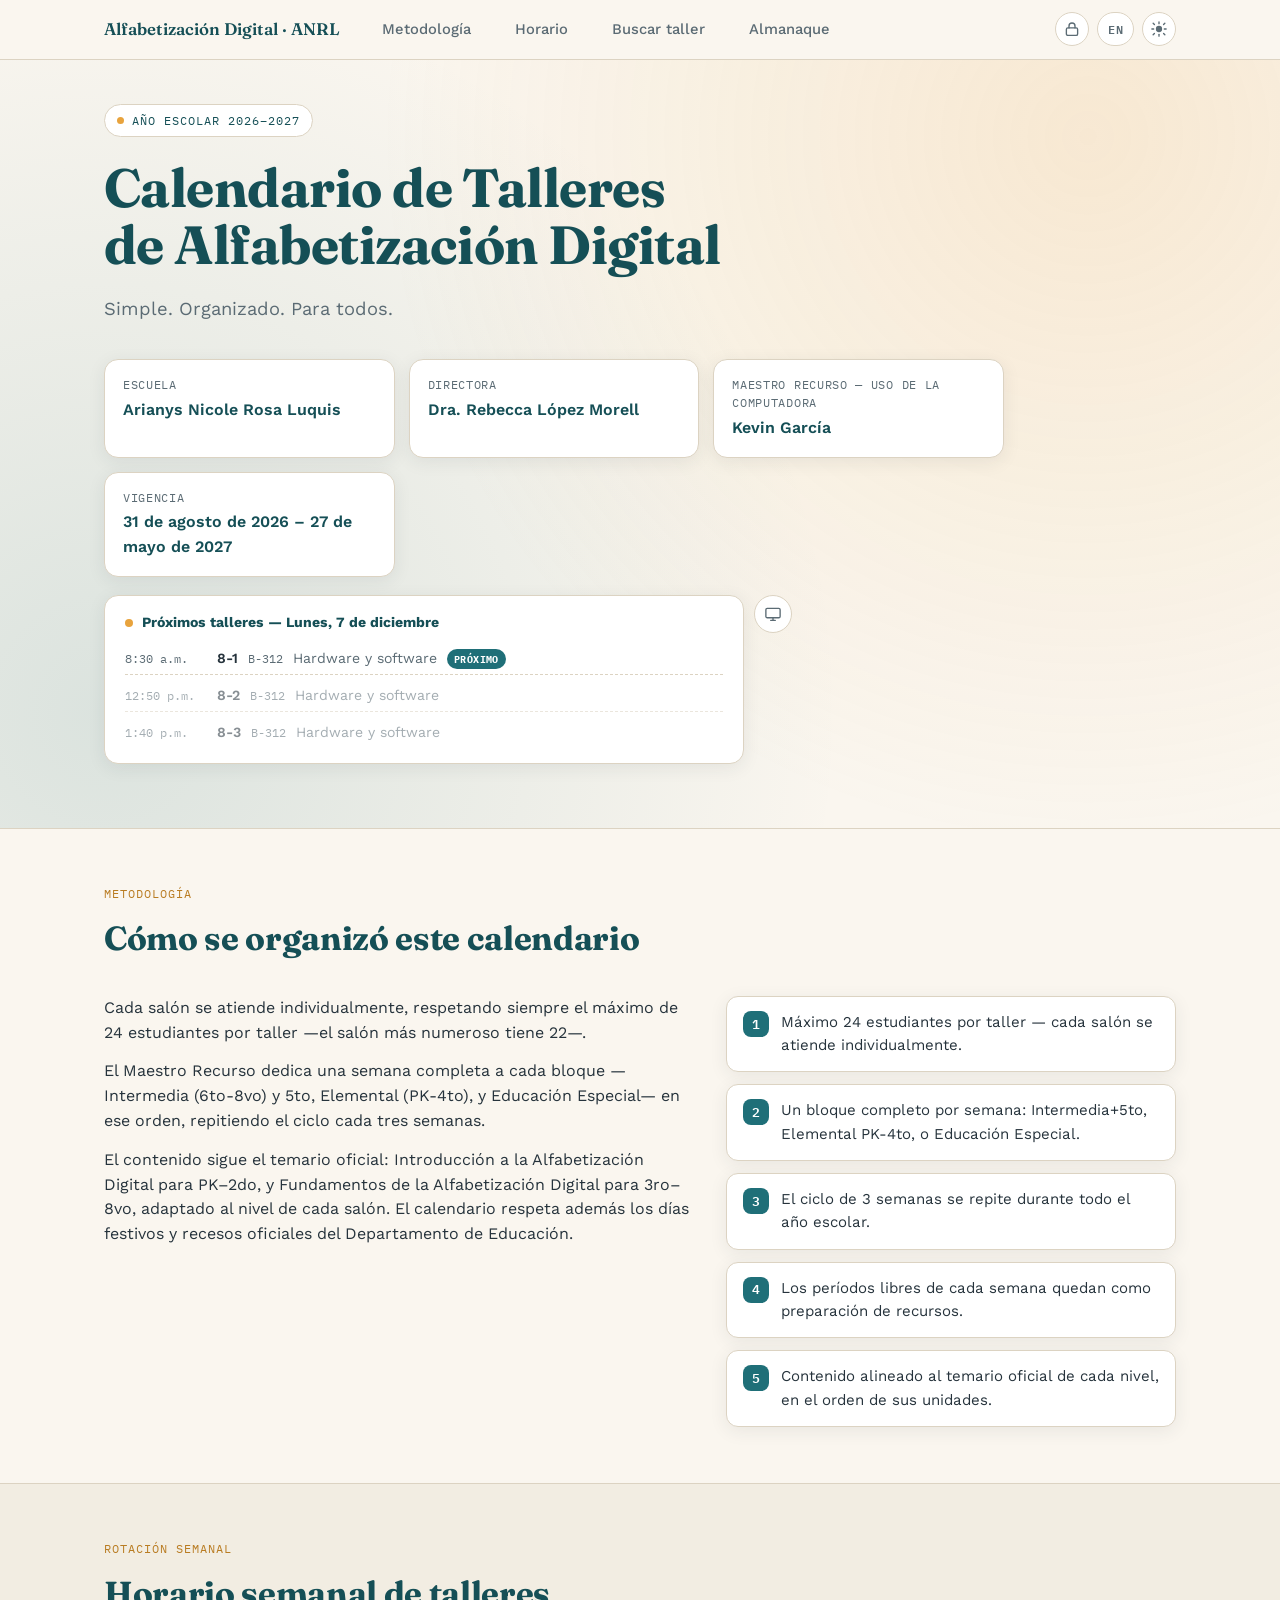
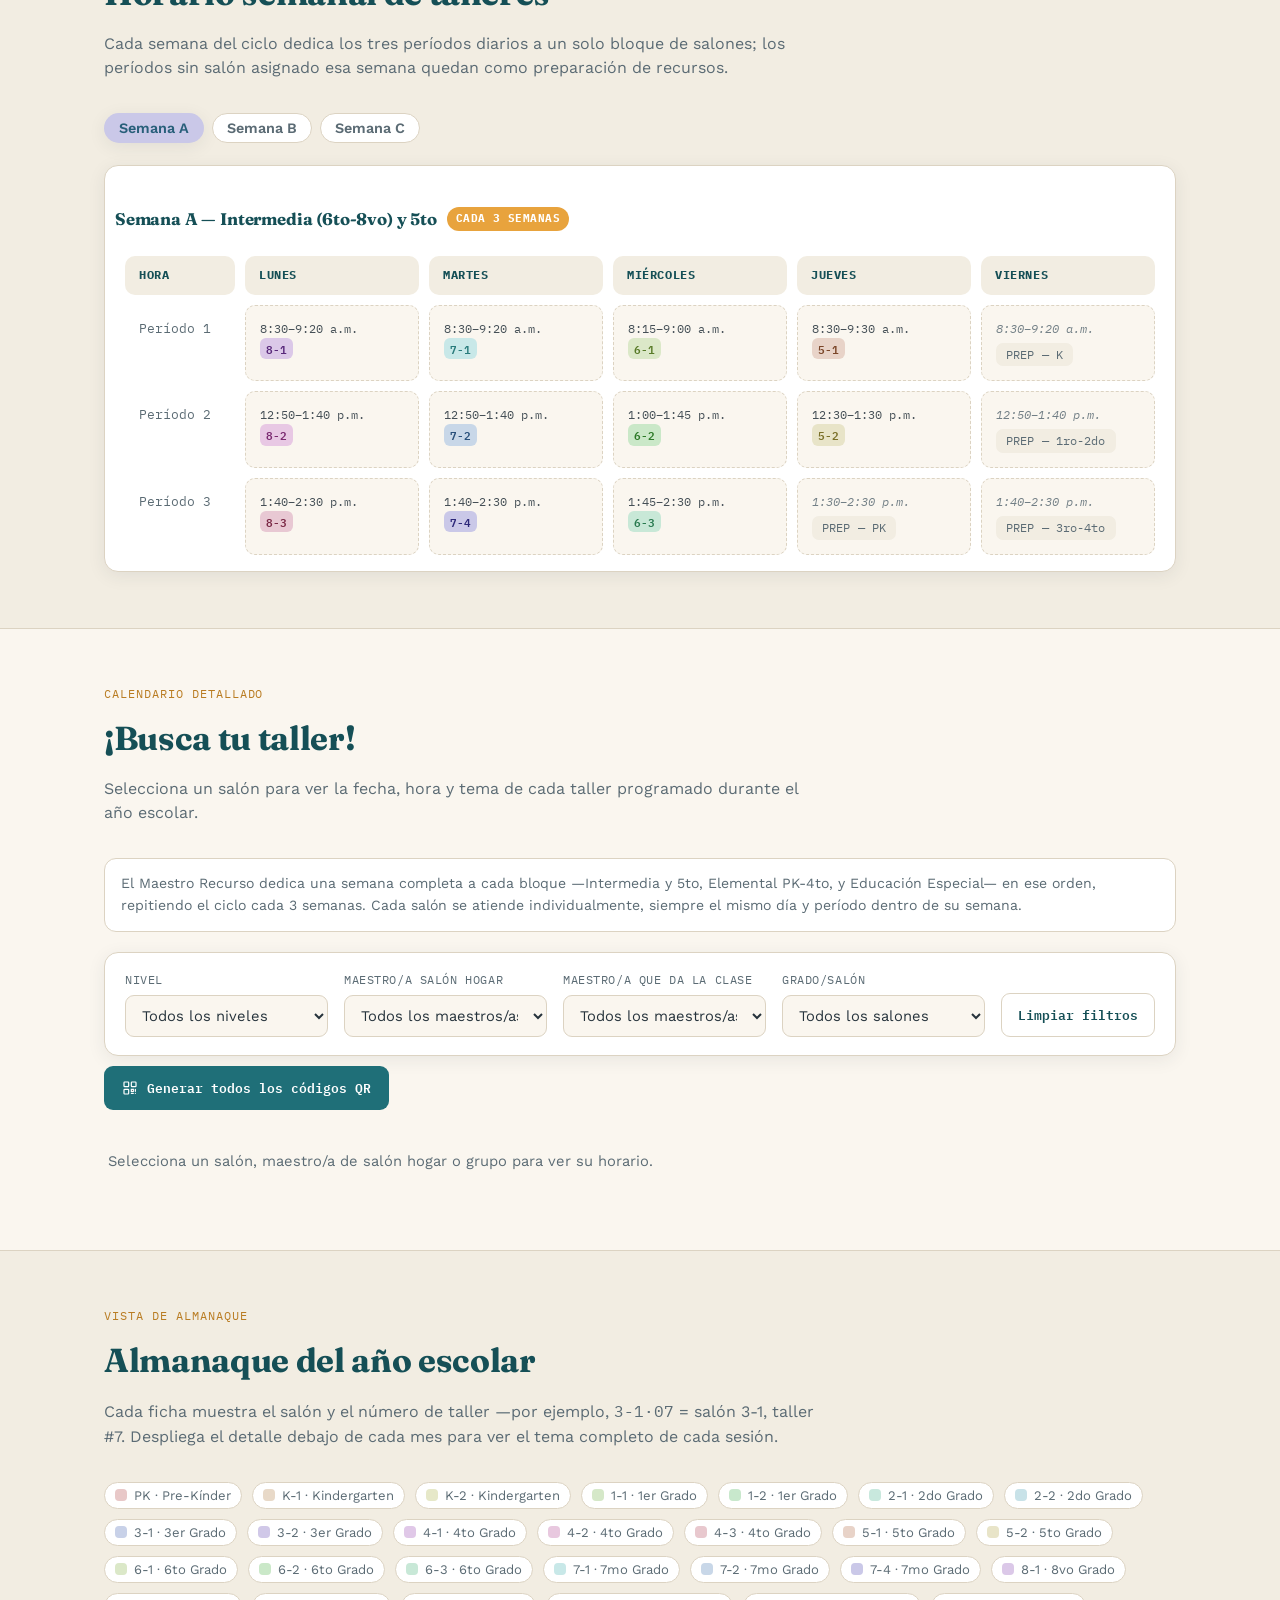
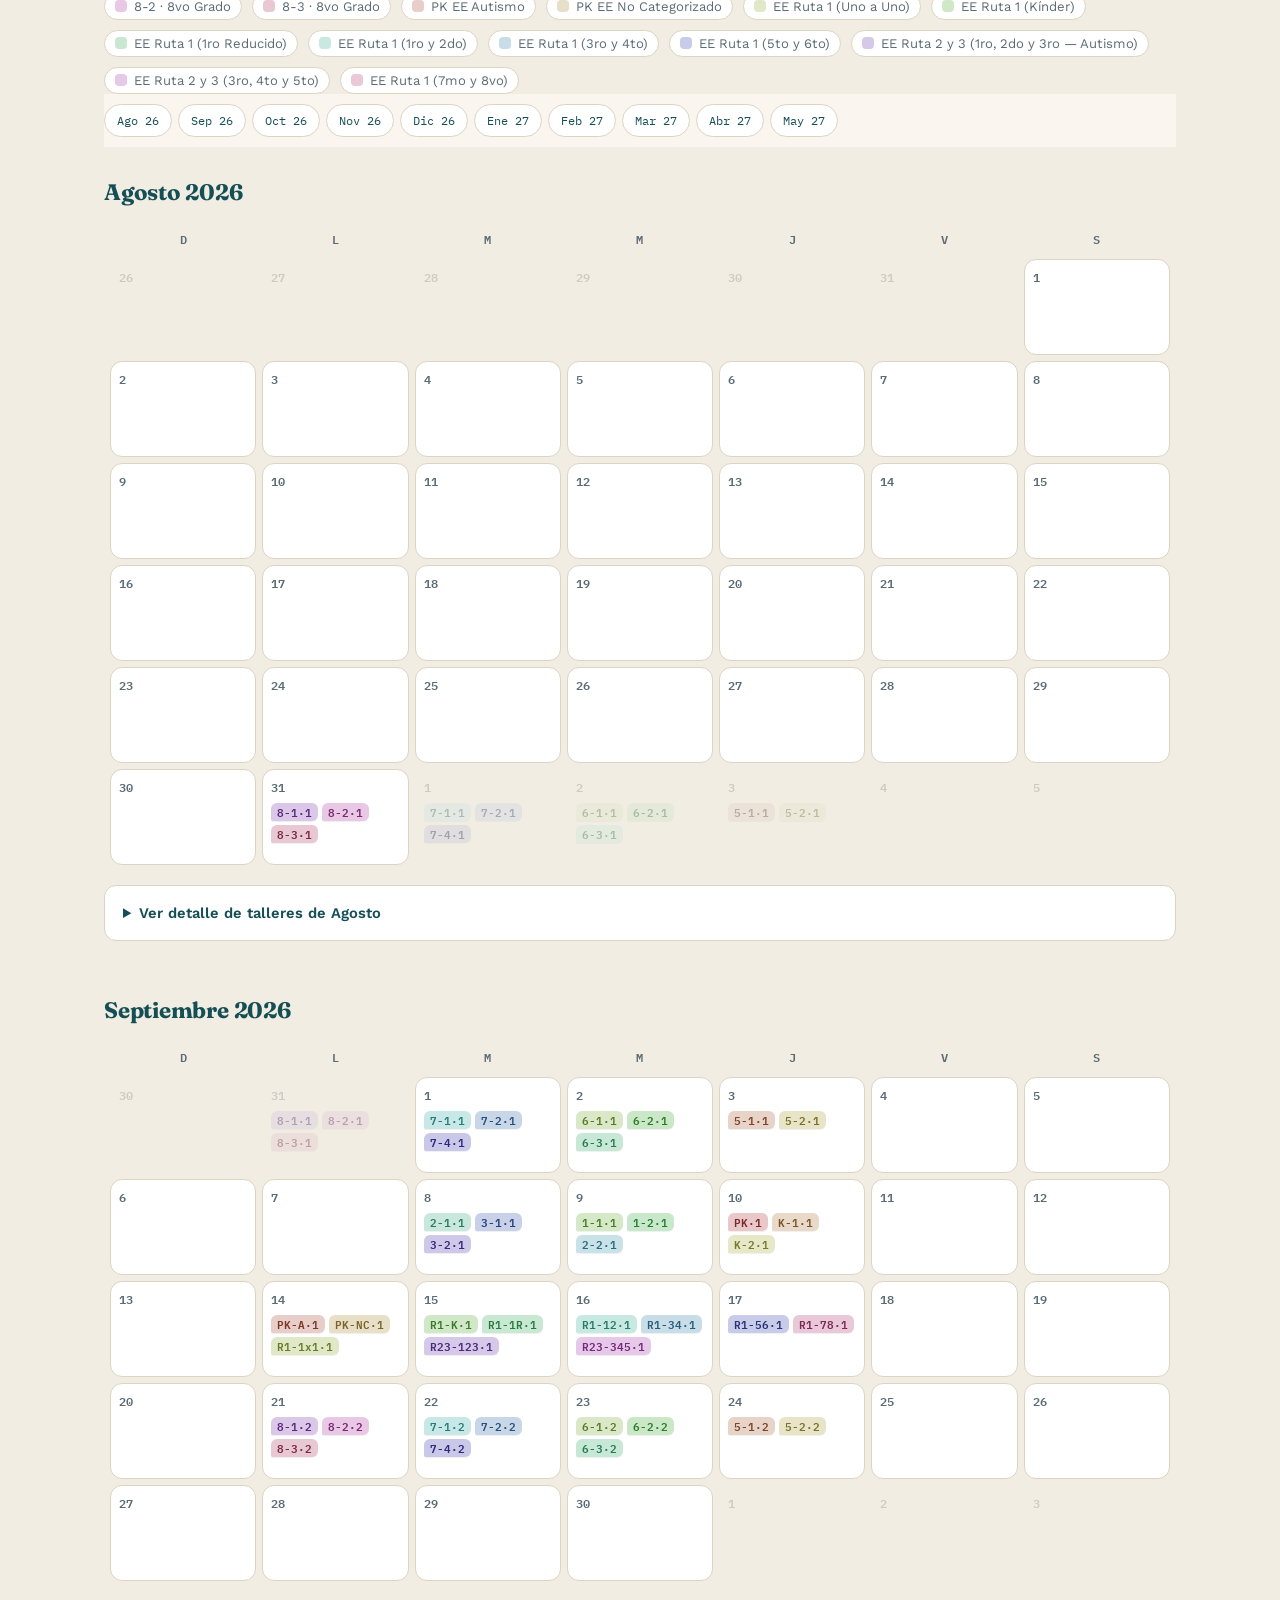
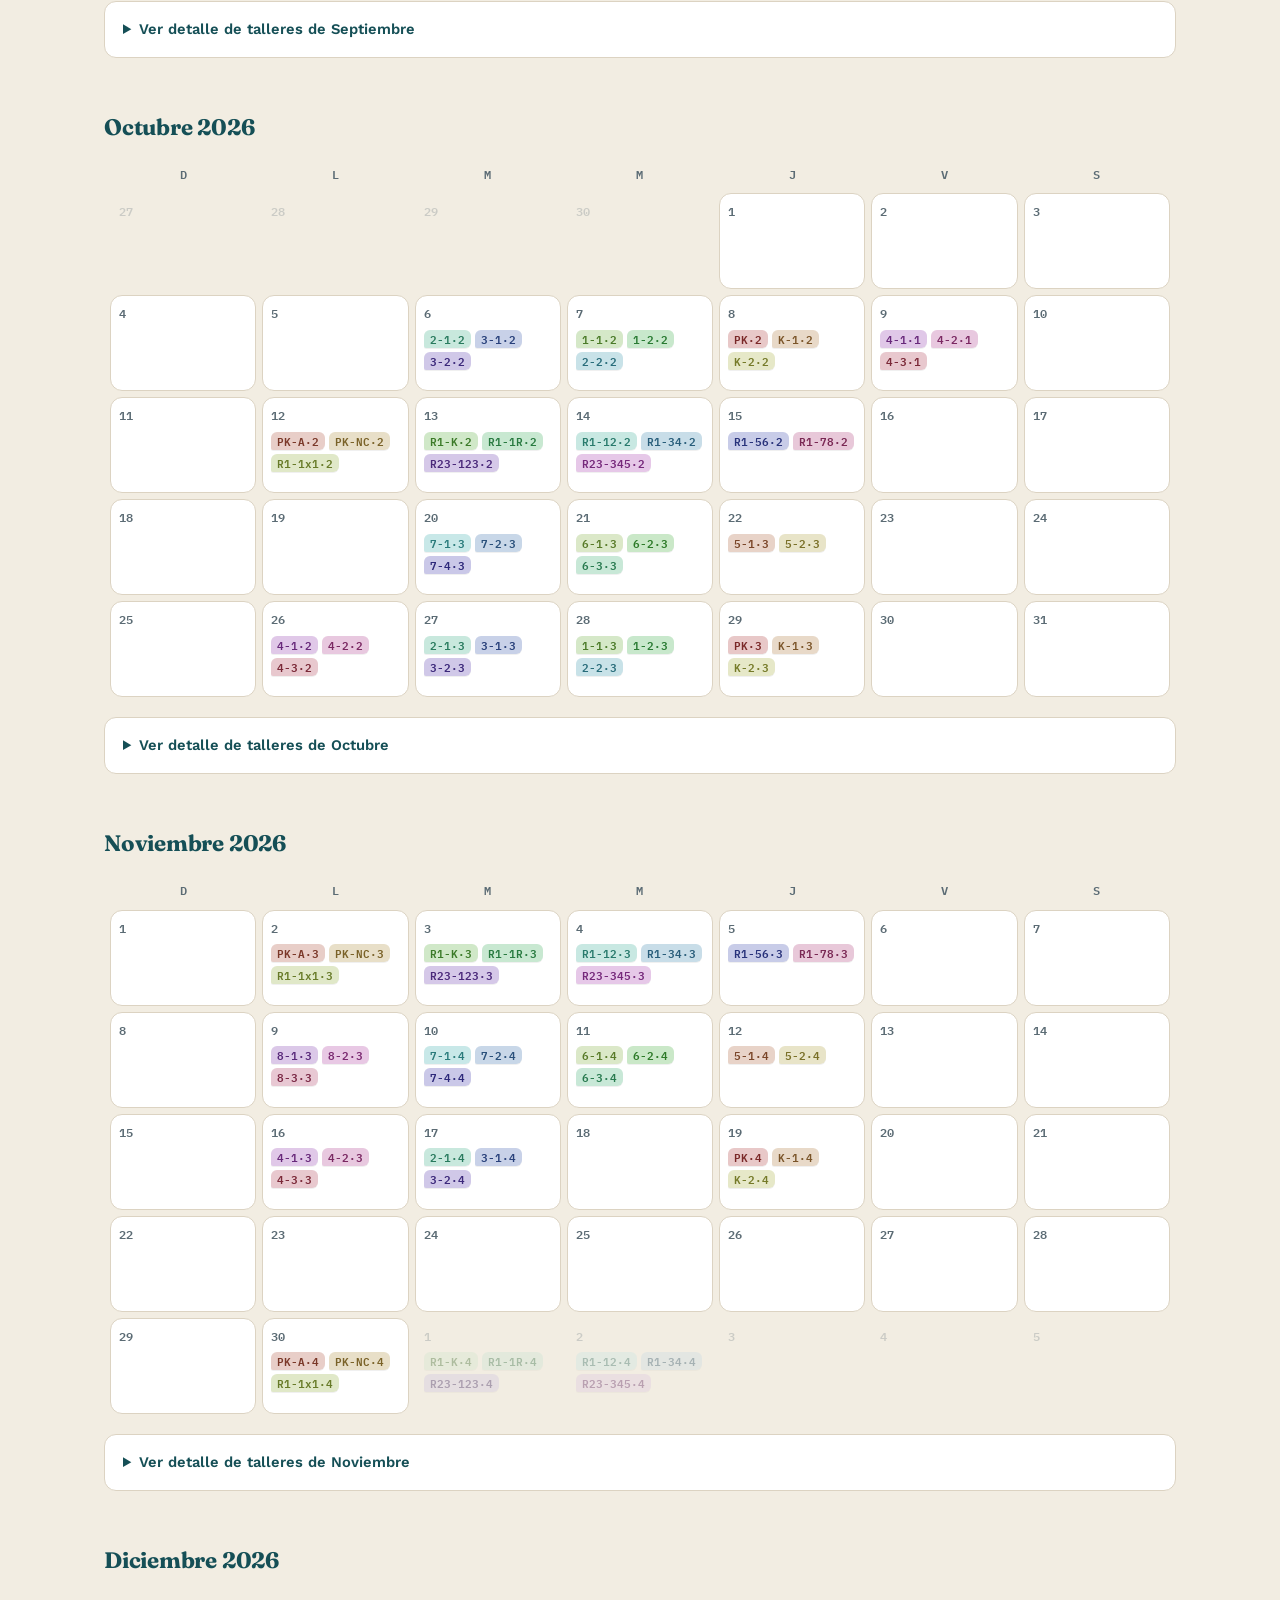
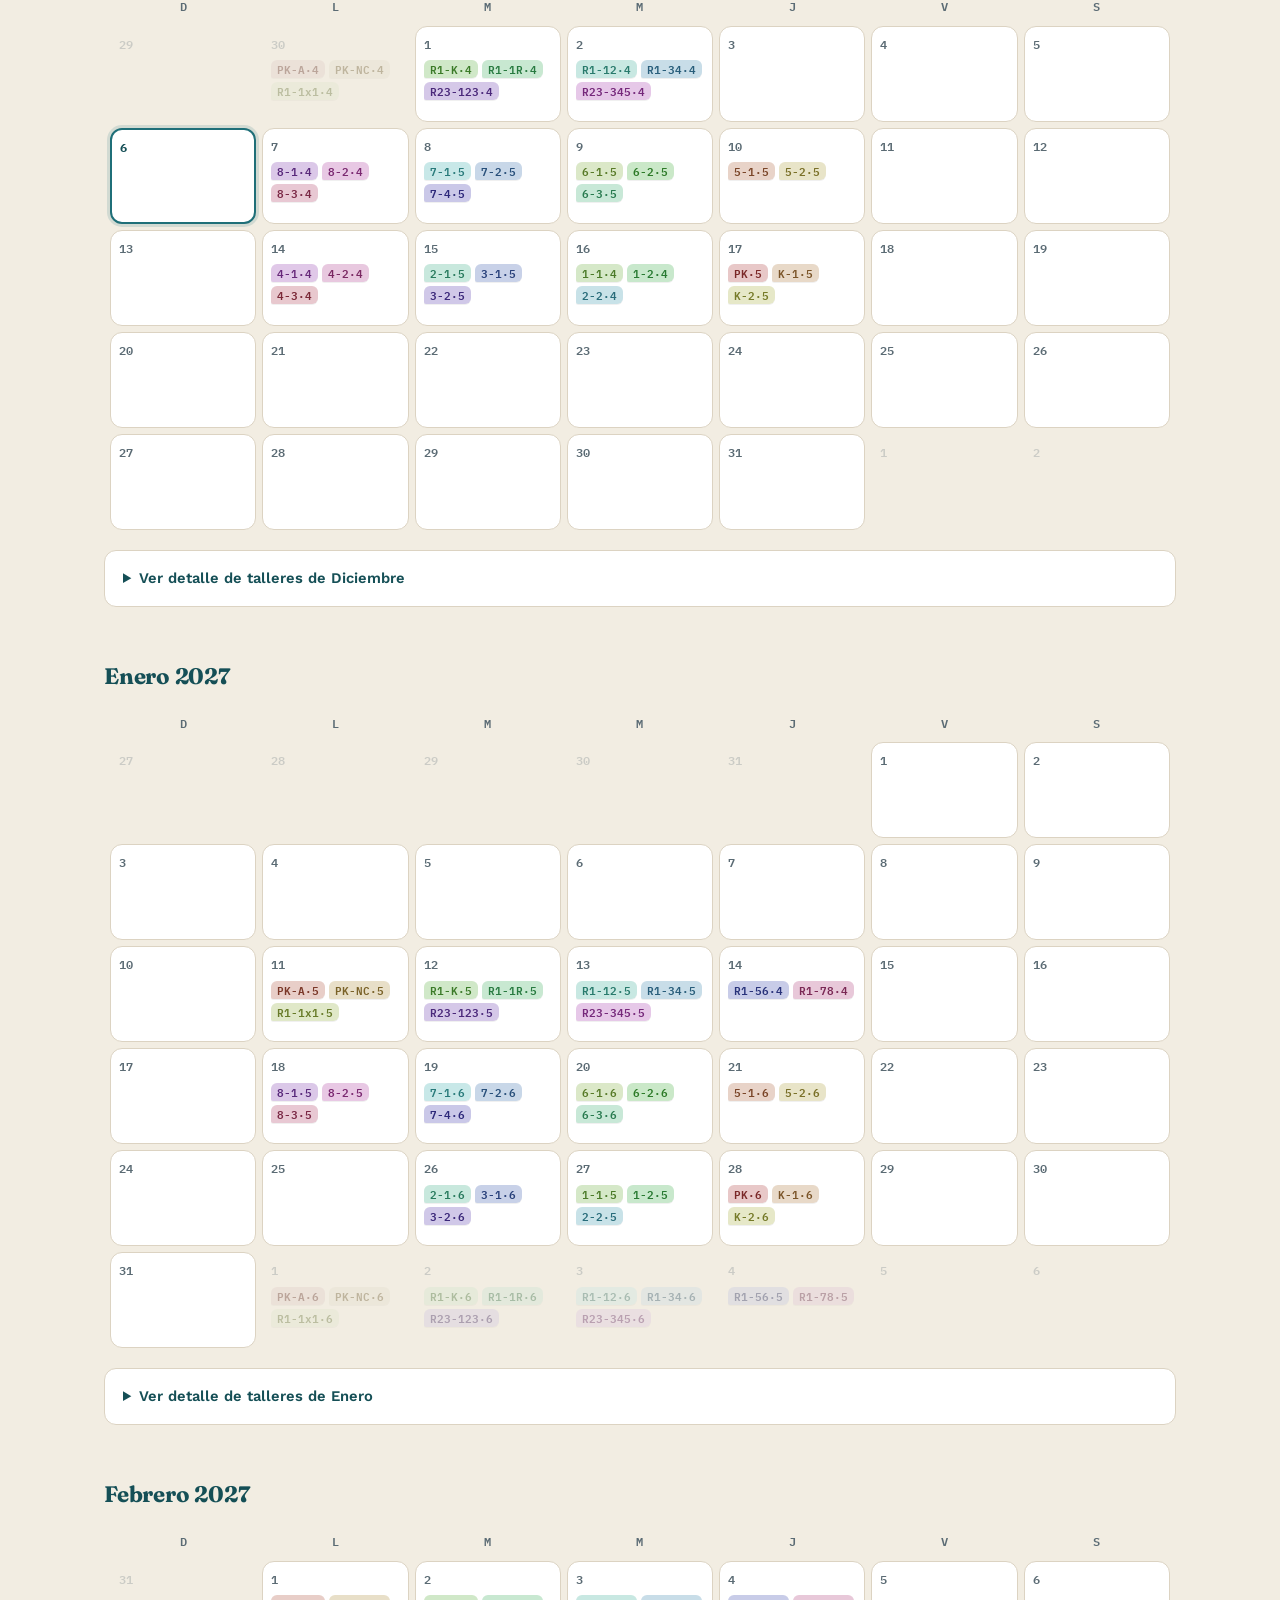
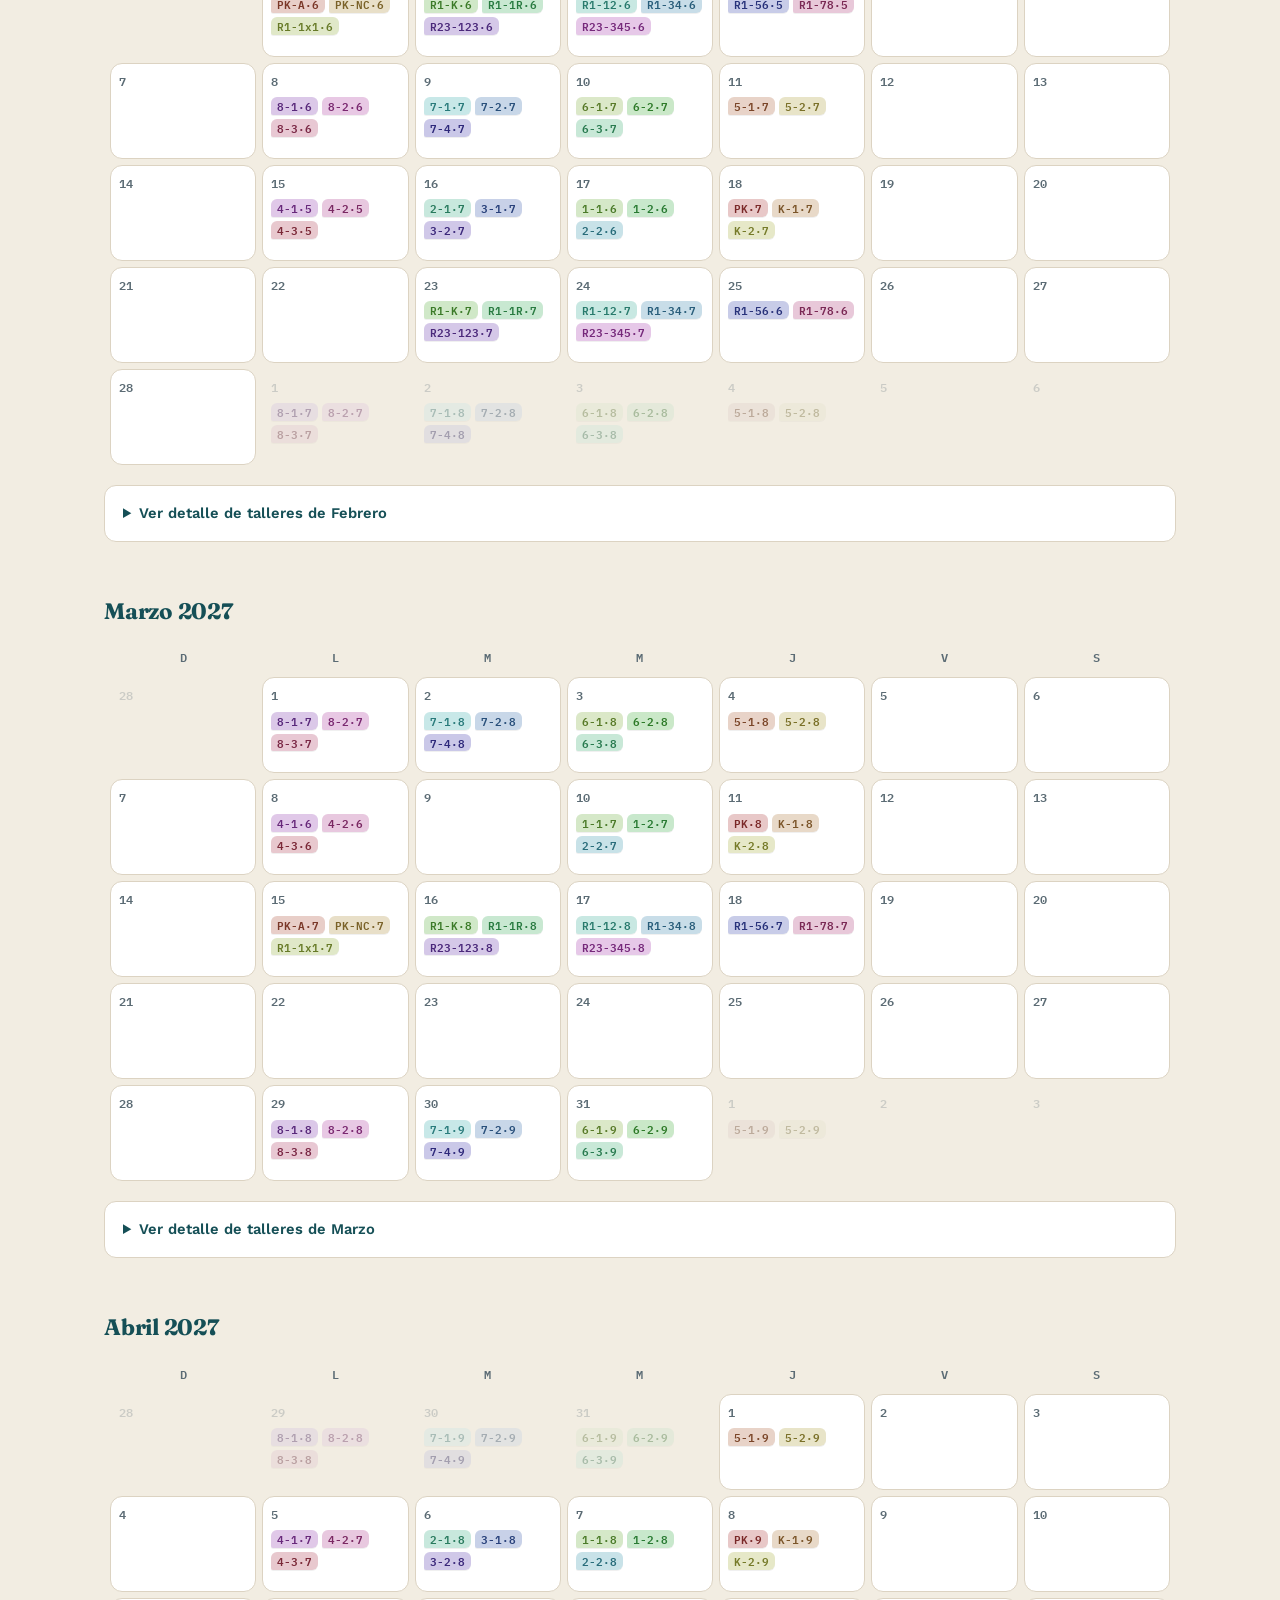
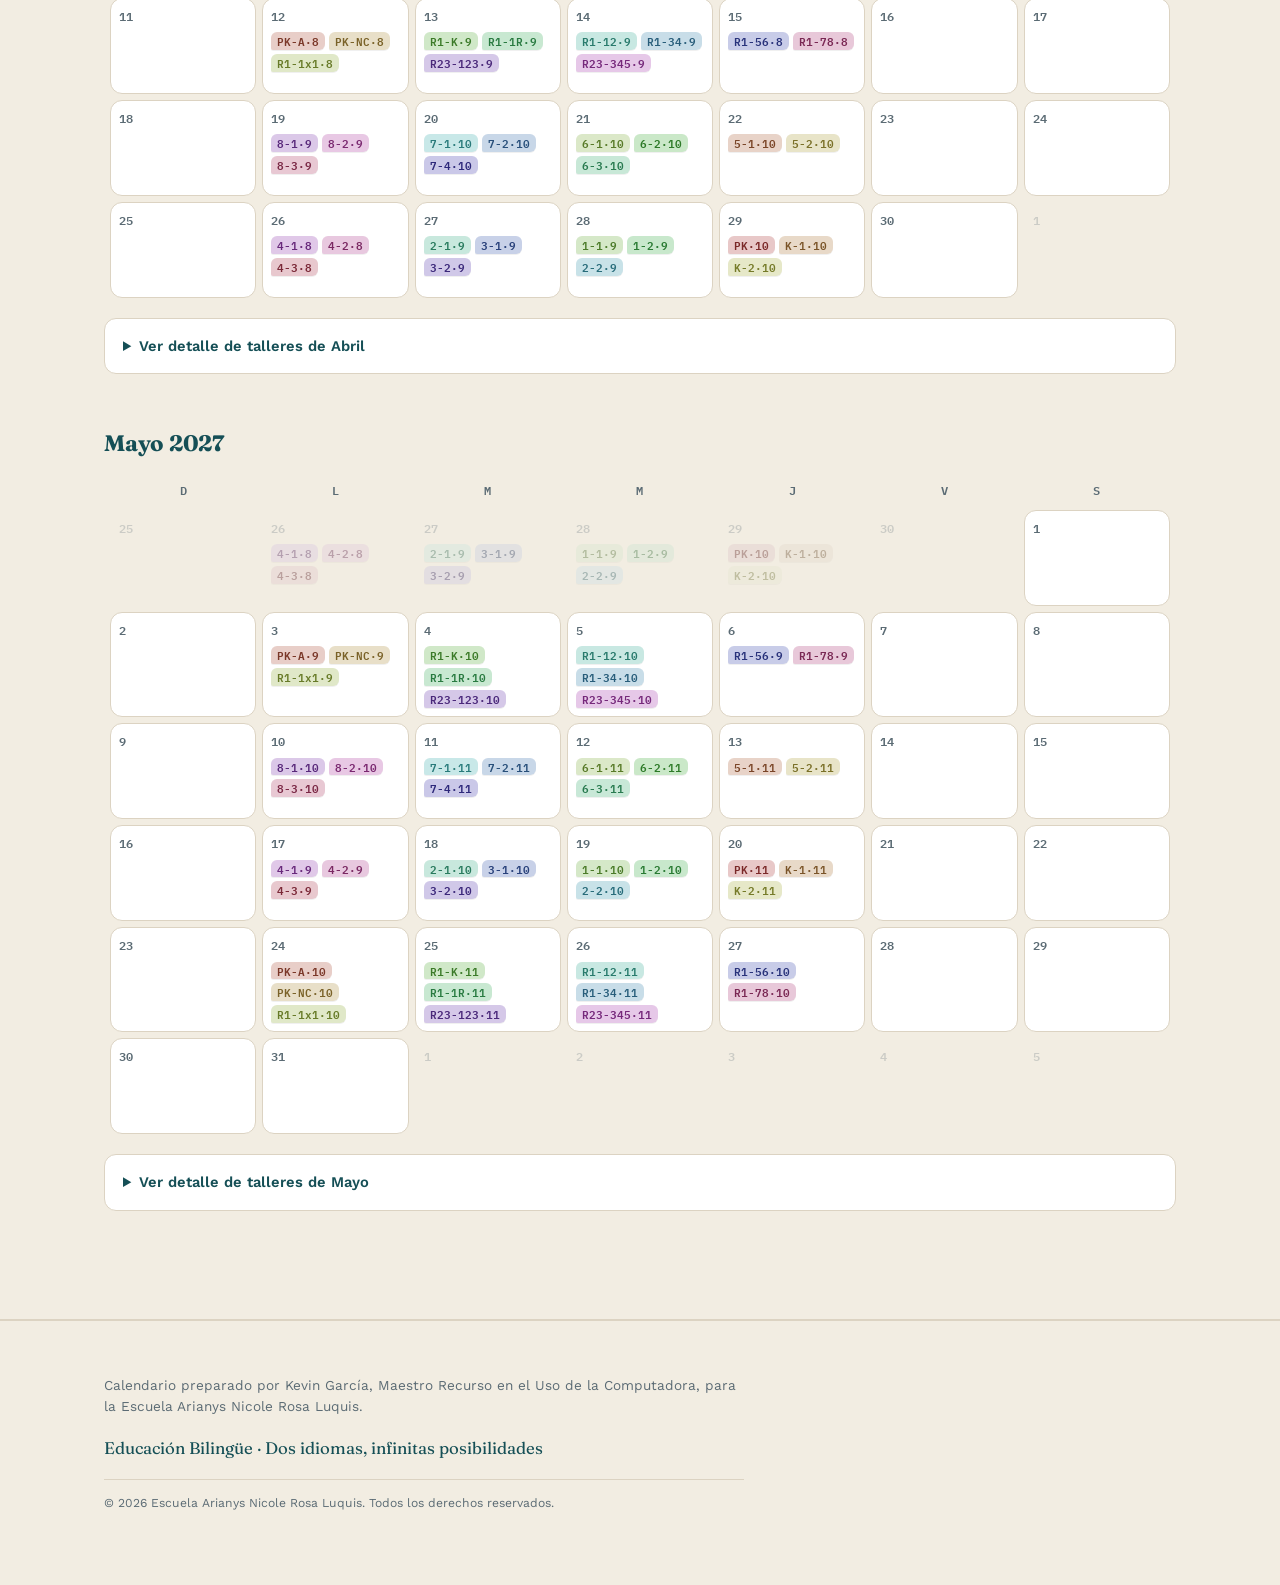
==== commit dca6dce7: "Agregar botón de inicio de sesión y opciones extra visibles solo con sesión Botón con candado en la " ====
--- a/index.html
+++ b/index.html
@@ -50,6 +50,25 @@
   </div>
 </div>
 
+<div class="auth-overlay" id="auth-overlay" hidden>
+  <div class="auth-card" role="dialog" aria-modal="true" aria-labelledby="auth-title">
+    <svg class="auth-card-icon" viewBox="0 0 24 24" aria-hidden="true" focusable="false"><rect x="4.5" y="10.5" width="15" height="10" rx="2" fill="none" stroke="currentColor" stroke-width="1.7"/><path d="M8 10.5V8a4 4 0 0 1 8 0v2.5" fill="none" stroke="currentColor" stroke-width="1.7" stroke-linecap="round"/></svg>
+    <h2 class="auth-title" id="auth-title"></h2>
+    <p class="auth-text" id="auth-text"></p>
+    <form id="auth-form" autocomplete="off">
+      <div class="auth-pin-row">
+        <input type="password" inputmode="numeric" pattern="[0-9]*" maxlength="1" class="auth-digit" aria-label="1">
+        <input type="password" inputmode="numeric" pattern="[0-9]*" maxlength="1" class="auth-digit" aria-label="2">
+        <input type="password" inputmode="numeric" pattern="[0-9]*" maxlength="1" class="auth-digit" aria-label="3">
+        <input type="password" inputmode="numeric" pattern="[0-9]*" maxlength="1" class="auth-digit" aria-label="4">
+      </div>
+      <button type="submit" class="auth-submit" id="auth-submit"></button>
+      <button type="button" class="auth-cancel" id="auth-cancel"></button>
+      <div class="auth-error" id="auth-error" role="alert"></div>
+    </form>
+  </div>
+</div>
+
 <div class="topnav">
   <div class="wrap">
     <a class="brand" href="/" data-i18n="nav.brand">Alfabetización Digital · ANRL</a>
@@ -58,8 +77,15 @@
       <a href="#horario" data-i18n="nav.horario">Horario</a>
       <a href="#grados" data-i18n="nav.grados">Buscar taller</a>
       <a href="#almanaque" data-i18n="nav.almanaque">Almanaque</a>
+      <a href="schedule.html" class="nav-auth" data-auth-only hidden data-i18n="nav.mihorario">Mi horario</a>
+      <a href="groups.html" class="nav-auth" data-auth-only hidden data-i18n="nav.grupos">Grupos</a>
+      <a href="builder.html" class="nav-auth" data-auth-only hidden data-i18n="nav.constructor">Constructor</a>
     </nav>
     <div class="toolbar-buttons">
+      <button type="button" id="auth-toggle" class="auth-toggle" aria-pressed="false" aria-label="Iniciar sesión" title="Iniciar sesión">
+        <svg class="icon-locked" viewBox="0 0 24 24" aria-hidden="true" focusable="false"><rect x="4.5" y="10.5" width="15" height="10" rx="2" fill="none" stroke="currentColor" stroke-width="1.8"/><path d="M8 10.5V8a4 4 0 0 1 8 0v2.5" fill="none" stroke="currentColor" stroke-width="1.8" stroke-linecap="round"/></svg>
+        <svg class="icon-unlocked" viewBox="0 0 24 24" aria-hidden="true" focusable="false"><rect x="4.5" y="10.5" width="15" height="10" rx="2" fill="none" stroke="currentColor" stroke-width="1.8"/><path d="M8 10.5V8a4 4 0 0 1 7.6-1.7" fill="none" stroke="currentColor" stroke-width="1.8" stroke-linecap="round"/></svg>
+      </button>
       <button type="button" id="lang-toggle" class="lang-toggle" aria-pressed="false" aria-label="Switch to English" title="Switch to English">EN</button>
       <button type="button" id="theme-toggle" class="theme-toggle" aria-pressed="false" aria-label="Cambiar a modo oscuro" title="Cambiar a modo oscuro">
         <svg class="icon-sun" viewBox="0 0 24 24" aria-hidden="true" focusable="false"><circle cx="12" cy="12" r="4.2" fill="currentColor"/><g stroke="currentColor" stroke-width="1.8" stroke-linecap="round"><path d="M12 2.5v2.4"/><path d="M12 19.1v2.4"/><path d="M4.2 4.2l1.7 1.7"/><path d="M18.1 18.1l1.7 1.7"/><path d="M2.5 12h2.4"/><path d="M19.1 12h2.4"/><path d="M4.2 19.8l1.7-1.7"/><path d="M18.1 5.9l1.7-1.7"/></g></svg>
@@ -2394,7 +2420,7 @@
   <div class="panel-head" style="--tab-bg:#c8e8d1;--tab-fg:#287a40">
     <h3>EE Ruta 1 (1ro Reducido)</h3>
     <p>Introducción a la Alfabetización Digital (adaptado)</p>
-    <p class="panel-meta"><span class="pm-item"><svg class="pm-icon" viewBox="0 0 24 24" aria-hidden="true" focusable="false"><rect x="3.5" y="5" width="17" height="15" rx="2.5" fill="none" stroke="currentColor" stroke-width="1.8"/><path d="M3.5 9.5h17M8 3.5v3M16 3.5v3" stroke="currentColor" stroke-width="1.8" stroke-linecap="round"/></svg>Martes, 12:30 p.m. – 1:30 p.m.</span><span class="pm-item"><svg class="pm-icon" viewBox="0 0 24 24" aria-hidden="true" focusable="false"><rect x="6" y="3" width="12" height="18" rx="1" fill="none" stroke="currentColor" stroke-width="1.8"/><circle cx="14.3" cy="12" r="1" fill="currentColor"/></svg>204</span><span class="pm-item"><svg class="pm-icon" viewBox="0 0 24 24" aria-hidden="true" focusable="false"><circle cx="9" cy="8" r="3.2" fill="none" stroke="currentColor" stroke-width="1.7"/><path d="M3.3 20c0-3.7 2.6-6.3 5.7-6.3s5.7 2.6 5.7 6.3" fill="none" stroke="currentColor" stroke-width="1.7" stroke-linecap="round"/><path d="M15.3 8.3a2.6 2.6 0 1 1 3.3 2.5" fill="none" stroke="currentColor" stroke-width="1.5" stroke-linecap="round"/><path d="M16 14c2.6.4 4.4 2.4 4.7 6" fill="none" stroke="currentColor" stroke-width="1.5" stroke-linecap="round"/></svg>4 estudiantes</span><span class="pm-item"><svg class="pm-icon" viewBox="0 0 24 24" aria-hidden="true" focusable="false"><path d="M4 11.2 12 4l8 7.2" fill="none" stroke="currentColor" stroke-width="1.8" stroke-linecap="round" stroke-linejoin="round"/><path d="M6 9.8V20h12V9.8" fill="none" stroke="currentColor" stroke-width="1.8" stroke-linejoin="round"/></svg>Vacante</span><span class="pm-item"><svg class="pm-icon" viewBox="0 0 24 24" aria-hidden="true" focusable="false"><path d="M3.5 5.8c2.5-1.1 5-1.1 7.5 0v13c-2.5-1.1-5-1.1-7.5 0z" fill="none" stroke="currentColor" stroke-width="1.6" stroke-linejoin="round"/><path d="M20.5 5.8c-2.5-1.1-5-1.1-7.5 0v13c2.5-1.1 5-1.1 7.5 0z" fill="none" stroke="currentColor" stroke-width="1.6" stroke-linejoin="round"/></svg>Matemáticas</span></p>
+    <p class="panel-meta"><span class="pm-item"><svg class="pm-icon" viewBox="0 0 24 24" aria-hidden="true" focusable="false"><rect x="3.5" y="5" width="17" height="15" rx="2.5" fill="none" stroke="currentColor" stroke-width="1.8"/><path d="M3.5 9.5h17M8 3.5v3M16 3.5v3" stroke="currentColor" stroke-width="1.8" stroke-linecap="round"/></svg>Martes, 12:30 p.m. – 1:30 p.m.</span><span class="pm-item"><svg class="pm-icon" viewBox="0 0 24 24" aria-hidden="true" focusable="false"><rect x="6" y="3" width="12" height="18" rx="1" fill="none" stroke="currentColor" stroke-width="1.8"/><circle cx="14.3" cy="12" r="1" fill="currentColor"/></svg>203</span><span class="pm-item"><svg class="pm-icon" viewBox="0 0 24 24" aria-hidden="true" focusable="false"><circle cx="9" cy="8" r="3.2" fill="none" stroke="currentColor" stroke-width="1.7"/><path d="M3.3 20c0-3.7 2.6-6.3 5.7-6.3s5.7 2.6 5.7 6.3" fill="none" stroke="currentColor" stroke-width="1.7" stroke-linecap="round"/><path d="M15.3 8.3a2.6 2.6 0 1 1 3.3 2.5" fill="none" stroke="currentColor" stroke-width="1.5" stroke-linecap="round"/><path d="M16 14c2.6.4 4.4 2.4 4.7 6" fill="none" stroke="currentColor" stroke-width="1.5" stroke-linecap="round"/></svg>3 estudiantes</span><span class="pm-item"><svg class="pm-icon" viewBox="0 0 24 24" aria-hidden="true" focusable="false"><path d="M4 11.2 12 4l8 7.2" fill="none" stroke="currentColor" stroke-width="1.8" stroke-linecap="round" stroke-linejoin="round"/><path d="M6 9.8V20h12V9.8" fill="none" stroke="currentColor" stroke-width="1.8" stroke-linejoin="round"/></svg>Vacante</span><span class="pm-item"><svg class="pm-icon" viewBox="0 0 24 24" aria-hidden="true" focusable="false"><path d="M3.5 5.8c2.5-1.1 5-1.1 7.5 0v13c-2.5-1.1-5-1.1-7.5 0z" fill="none" stroke="currentColor" stroke-width="1.6" stroke-linejoin="round"/><path d="M20.5 5.8c-2.5-1.1-5-1.1-7.5 0v13c2.5-1.1 5-1.1 7.5 0z" fill="none" stroke="currentColor" stroke-width="1.6" stroke-linejoin="round"/></svg>Ciencias</span></p>
   </div>
   <div class="table-wrap">
     <table class="grade-table">
--- a/css/styles.css
+++ b/css/styles.css
@@ -888,3 +888,49 @@
   .announce-card{padding:28px 22px 24px;}
   .announce-sign{align-items:center; text-align:center;}
 }
+
+/* ---------- Inicio de sesión (opciones extra) ---------- */
+.auth-toggle{
+  display:inline-flex; align-items:center; justify-content:center;
+  width:34px; height:34px; border-radius:999px; border:1px solid var(--line);
+  background:var(--card); color:var(--ink-soft); cursor:pointer; flex:none; padding:0; transition:.15s;
+}
+.auth-toggle:hover{border-color:var(--teal); color:var(--teal-deep);}
+.auth-toggle svg{width:18px; height:18px; display:block;}
+.auth-toggle .icon-unlocked{display:none;}
+.auth-toggle.is-on{border-color:var(--teal); color:var(--teal-deep); background:rgba(31,111,120,.1);}
+.auth-toggle.is-on .icon-locked{display:none;}
+.auth-toggle.is-on .icon-unlocked{display:block;}
+.topnav nav a.nav-auth{color:var(--teal-deep); font-weight:600;}
+.topnav nav a[hidden]{display:none;}
+.auth-overlay{
+  position:fixed; inset:0; z-index:1300;
+  display:flex; align-items:center; justify-content:center; padding:24px;
+  background:rgba(15,20,24,.55); -webkit-backdrop-filter:blur(6px); backdrop-filter:blur(6px);
+}
+.auth-overlay[hidden]{display:none;}
+.auth-card{
+  width:100%; max-width:360px; background:var(--card); border:1px solid var(--line);
+  border-radius:calc(var(--radius) + 4px); box-shadow:0 24px 60px rgba(0,0,0,.35);
+  padding:30px 26px 24px; text-align:center;
+}
+.auth-card-icon{width:40px; height:40px; margin:0 auto 12px; color:var(--teal-deep); display:block;}
+.auth-title{font-family:'Fraunces',serif; font-size:1.3rem; color:var(--teal-deep); margin:0 0 6px;}
+.auth-text{color:var(--ink-soft); font-size:.9rem; margin:0 0 20px;}
+.auth-pin-row{display:flex; gap:8px; justify-content:center; margin-bottom:16px;}
+.auth-pin-row input{
+  width:46px; height:54px; text-align:center; font-family:'IBM Plex Mono',monospace; font-size:1.3rem;
+  border:1.5px solid var(--line); border-radius:9px; background:var(--paper); color:var(--ink);
+}
+.auth-pin-row input:focus{outline:none; border-color:var(--teal);}
+.auth-submit{
+  width:100%; padding:11px 18px; border:none; border-radius:999px; cursor:pointer;
+  background:var(--teal-btn); color:#fff; font-weight:600; font-size:.95rem; transition:background .15s;
+}
+.auth-submit:hover{background:var(--teal-btn-hover);}
+.auth-cancel{
+  width:100%; margin-top:8px; padding:9px 18px; border:none; background:none; cursor:pointer;
+  color:var(--ink-soft); font-size:.88rem;
+}
+.auth-cancel:hover{color:var(--teal-deep);}
+.auth-error{color:var(--mango-deep); font-size:.84rem; margin-top:10px; min-height:1.2em;}
